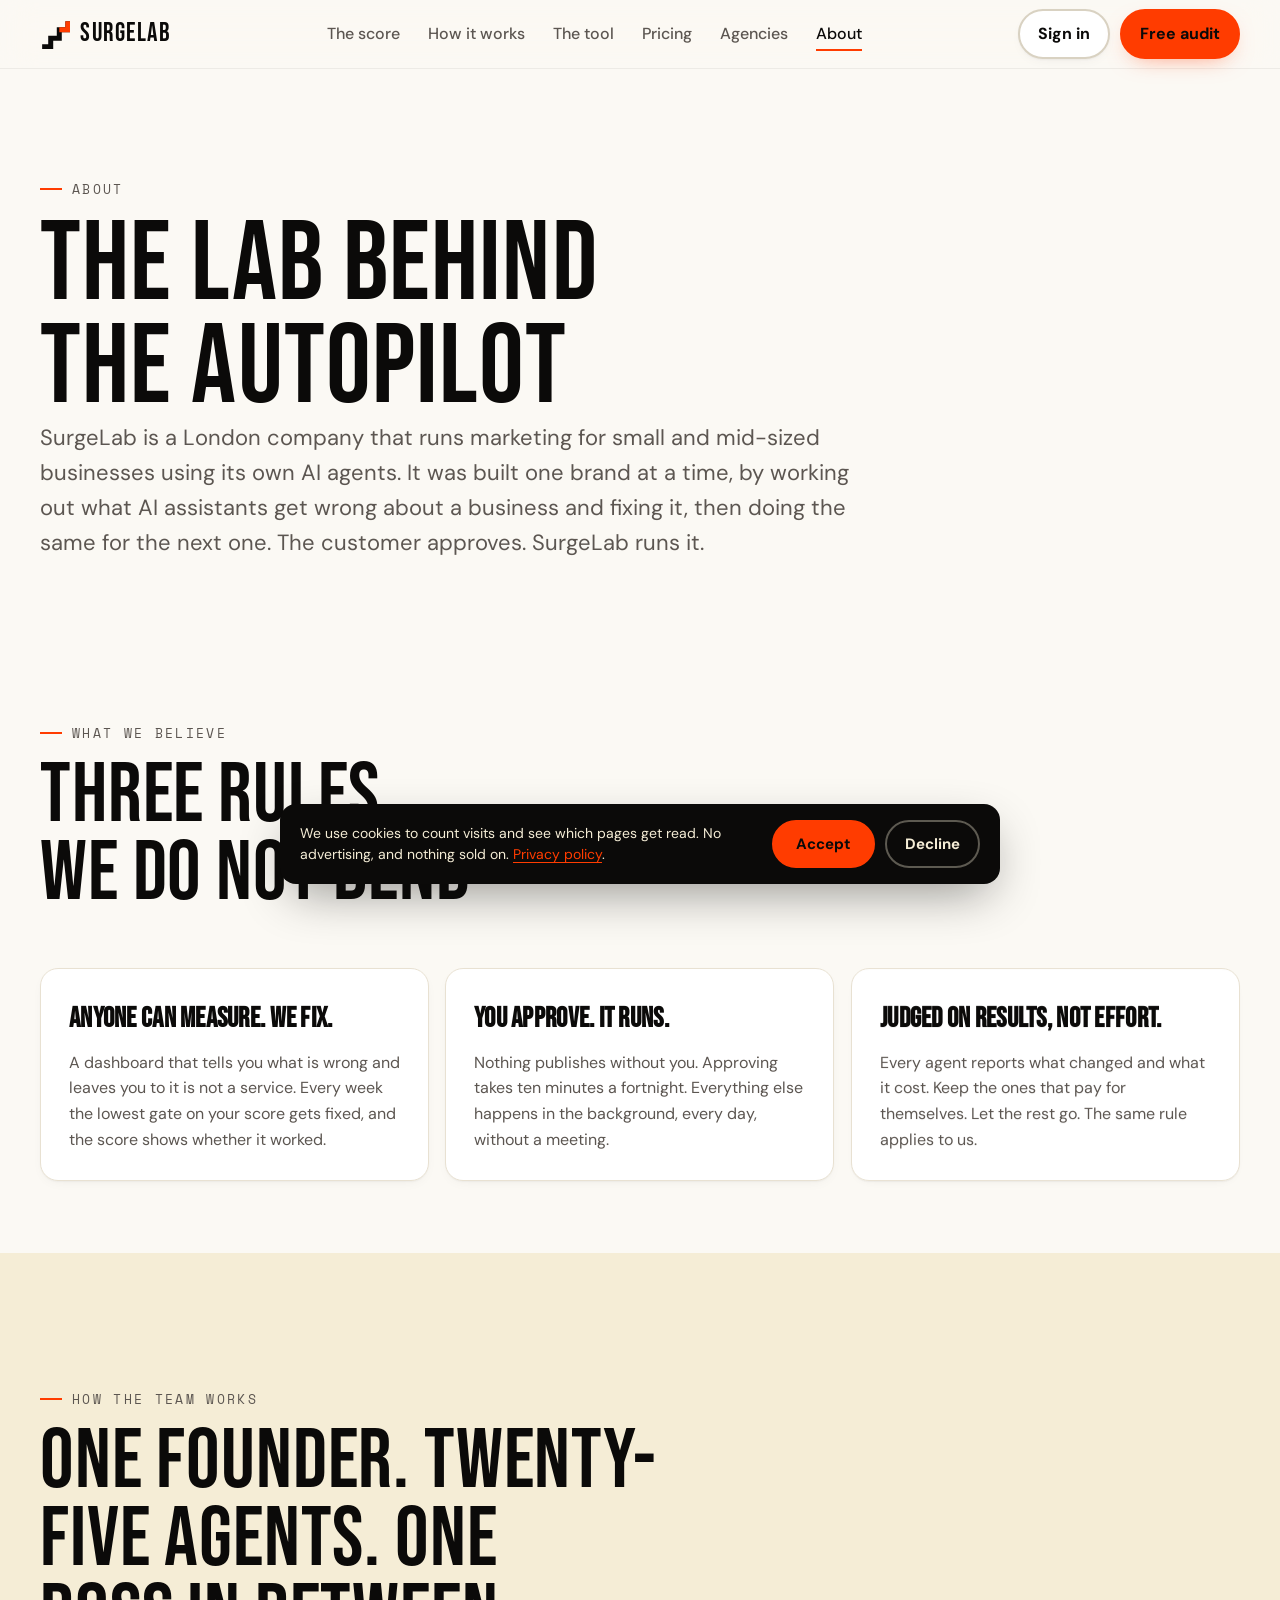
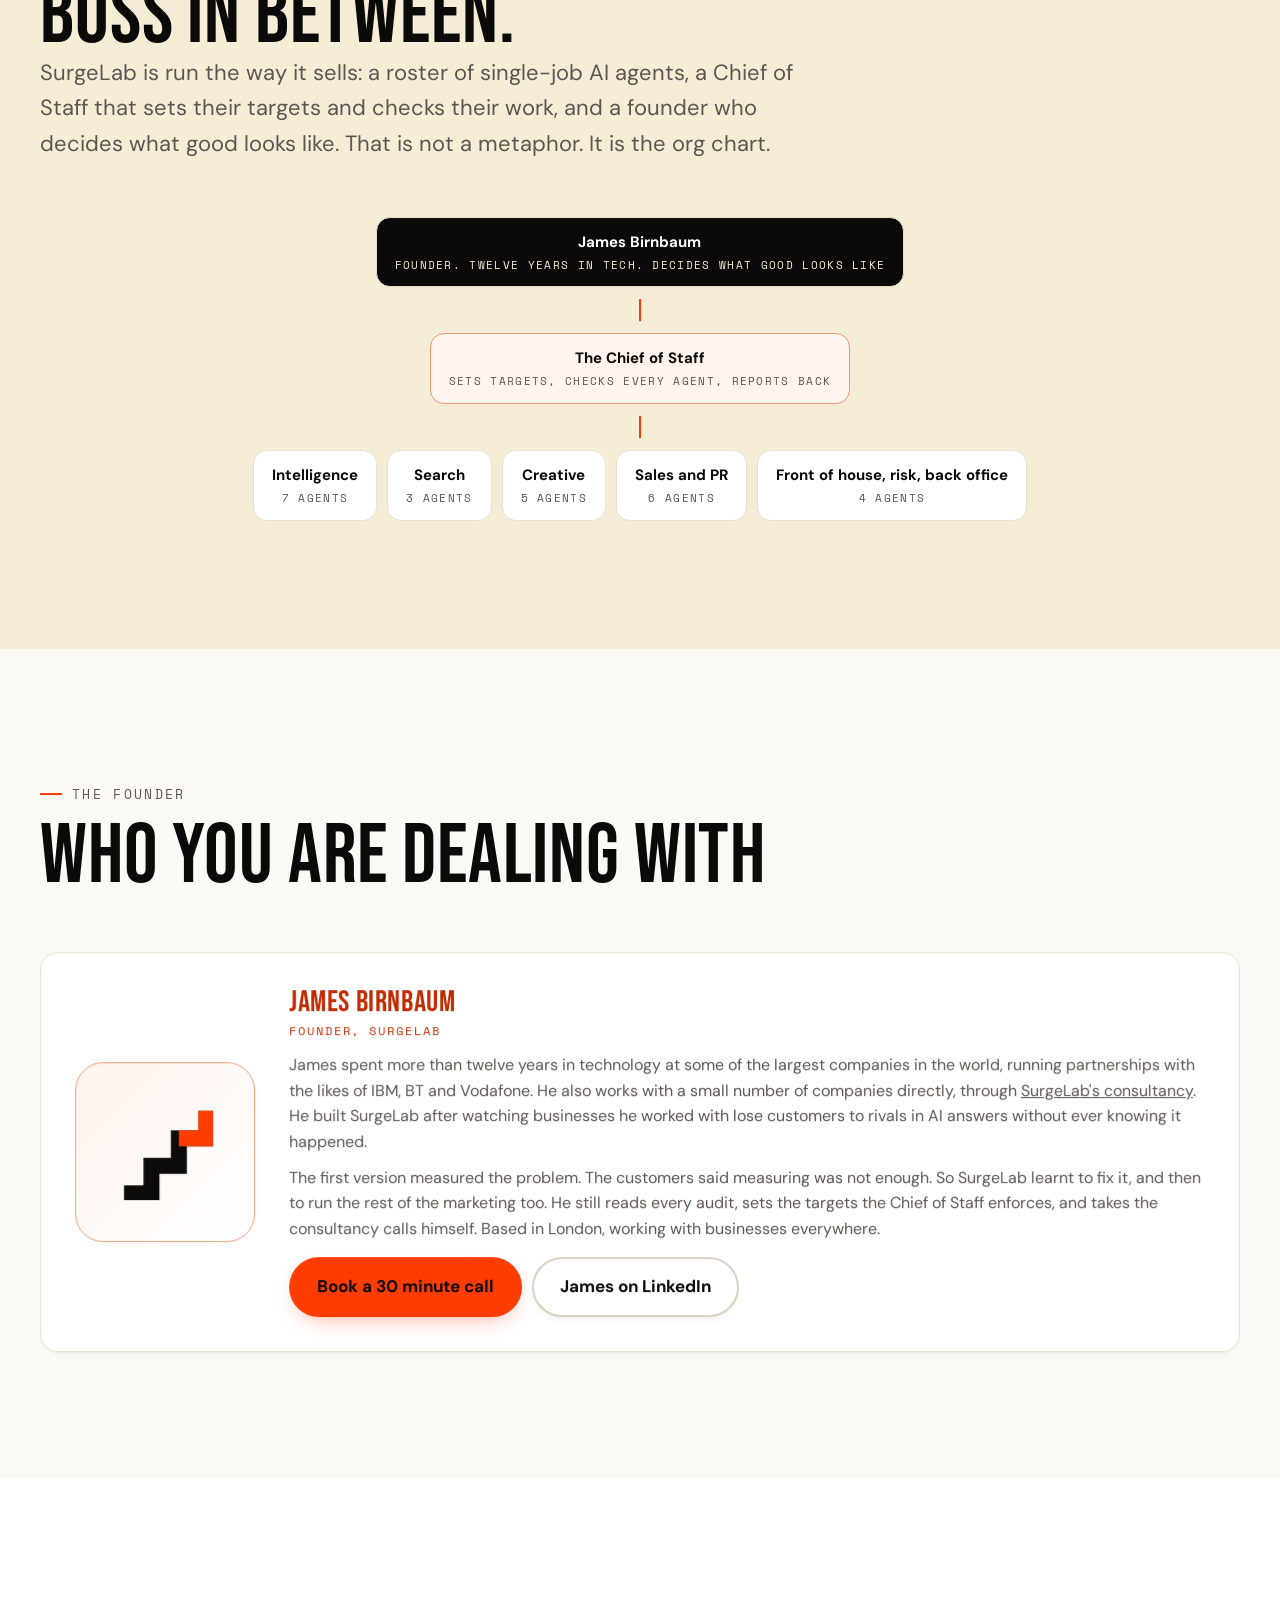
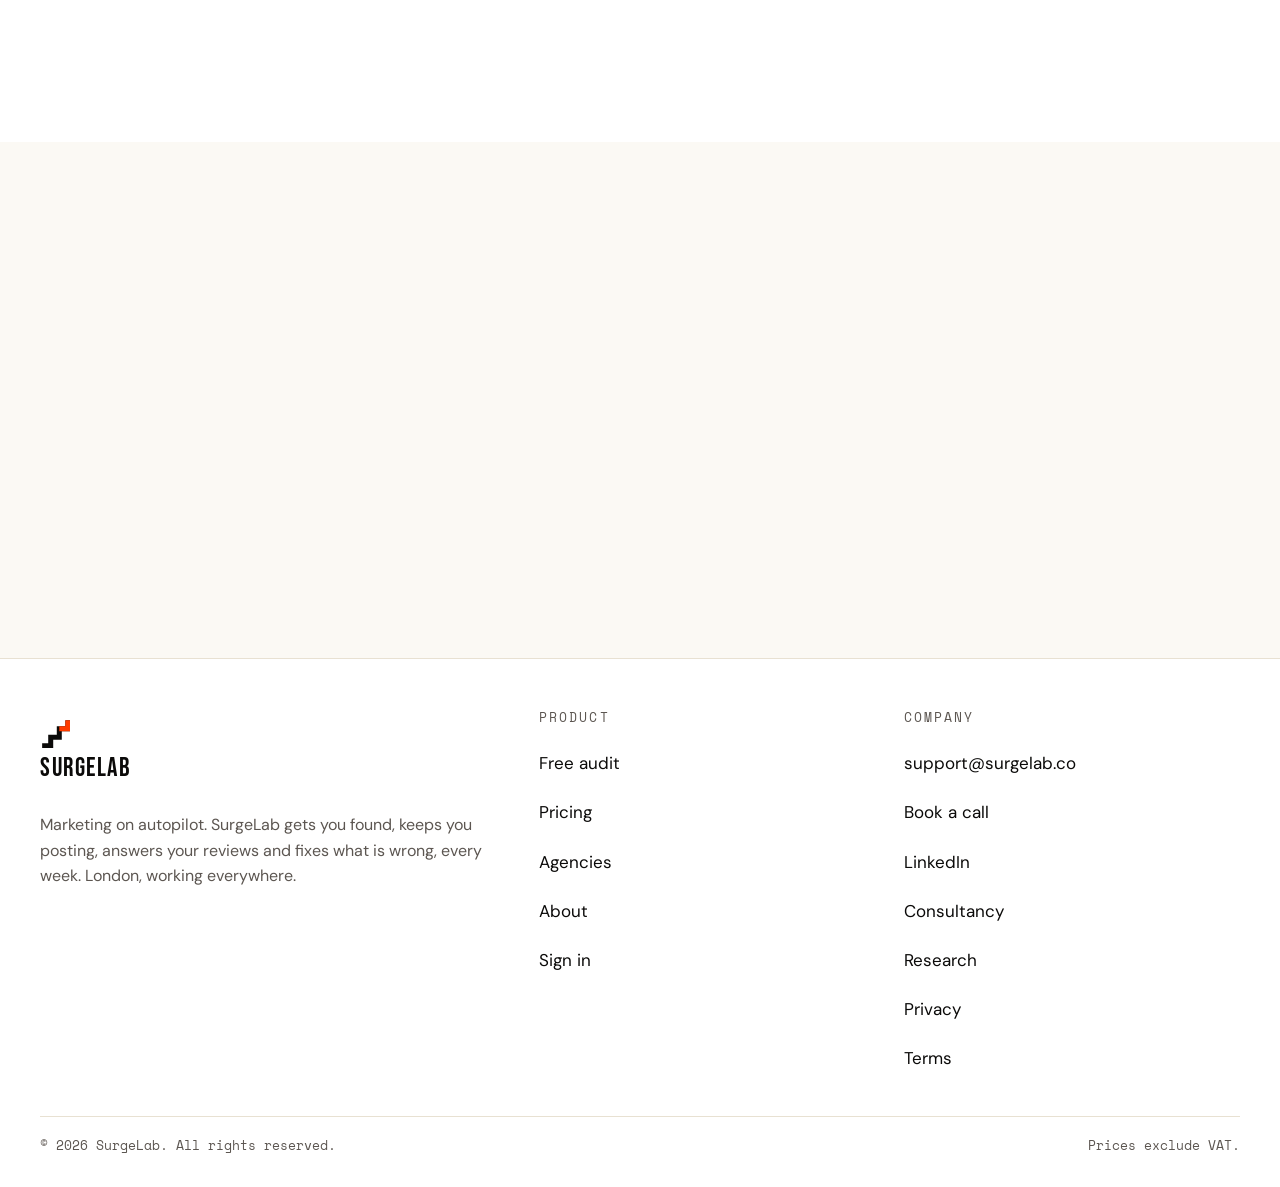
==== about.html @ 24a917e3 "Show the findings, the crawler block, and an honest upsell The report was four gate rows and a trans" ====
<!DOCTYPE html>
<html lang="en-GB">
<head>
  <meta charset="utf-8">
  <meta name="viewport" content="width=device-width, initial-scale=1">
  <title>The lab behind SurgeLab | About</title>
  <meta name="description" content="SurgeLab is built in London by James Birnbaum, twelve years in tech at some of the largest companies in the world, and run by a team of 25 AI marketing agents with a Chief of Staff keeping them honest. What we believe, how the team works, and how to reach us.">
  <link rel="canonical" href="https://surgelab.co/about">
  <link rel="llms-txt" href="/llms.txt" type="text/plain">
  <meta name="theme-color" content="#FBF9F4">
  <link rel="icon" href="/assets/img/favicon.svg" type="image/svg+xml">
  <link rel="apple-touch-icon" href="/assets/img/apple-touch-icon.png">
  <meta property="og:type" content="website">
  <meta property="og:site_name" content="SurgeLab">
  <meta property="og:title" content="The lab behind SurgeLab">
  <meta property="og:description" content="Who is behind SurgeLab, how a team of 25 agents and one founder runs marketing on autopilot, and what we stand for.">
  <meta property="og:url" content="https://surgelab.co/about">
  <meta property="og:image" content="https://surgelab.co/assets/img/og-image.png">
  <meta property="og:image:width" content="1200">
  <meta property="og:image:height" content="630">
  <meta property="og:image:alt" content="SurgeLab. Can AI book you? Your Front Door score out of 100.">
  <meta name="twitter:card" content="summary_large_image">
  <meta name="twitter:title" content="The lab behind SurgeLab">
  <meta name="twitter:description" content="Who is behind SurgeLab, how a team of 25 agents and one founder runs marketing on autopilot, and what we stand for.">
  <meta name="twitter:image" content="https://surgelab.co/assets/img/og-image.png">
  <link rel="preload" href="/assets/fonts/bebas-neue-latin-400-normal.woff2" as="font" type="font/woff2" crossorigin>
  <link rel="preload" href="/assets/fonts/dm-sans-latin-400-normal.woff2" as="font" type="font/woff2" crossorigin>
  <script>if(!matchMedia("(prefers-reduced-motion: reduce)").matches)document.documentElement.classList.add("js-anime")</script>
  <!-- Google Analytics. Held off until the visitor accepts cookies. -->
  <script>
    window.dataLayer = window.dataLayer || [];
    function gtag(){dataLayer.push(arguments);}
    gtag('consent','default',{ad_storage:'denied',ad_user_data:'denied',ad_personalization:'denied',analytics_storage:'denied'});
    try{if(localStorage.getItem('sl-cookies')==='granted'){gtag('consent','update',{analytics_storage:'granted'});}}catch(e){}
    gtag('js',new Date());
    gtag('config','G-MWPDZ9F3QK');
  </script>
  <script async src="https://www.googletagmanager.com/gtag/js?id=G-MWPDZ9F3QK"></script>
  <script type="application/ld+json">
{"@context":"https://schema.org","@graph":[
{"@type":"AboutPage","@id":"https://surgelab.co/about#page","url":"https://surgelab.co/about","name":"The lab behind SurgeLab","isPartOf":{"@id":"https://surgelab.co/#website"},"about":{"@id":"https://surgelab.co/#org"},"dateModified":"2026-09-08","inLanguage":"en-GB"},
{"@type":"Person","@id":"https://surgelab.co/#james","name":"James Birnbaum","jobTitle":"Founder","worksFor":{"@id":"https://surgelab.co/#org"},"url":"https://surgelab.co/about","sameAs":["https://www.linkedin.com/in/james-birnbaum/"],"knowsAbout":["AI marketing agents","Generative engine optimisation","Small business marketing","Technology partnerships"],"description":"Founder of SurgeLab. More than twelve years in technology at some of the largest companies in the world, running partnerships with IBM, BT and Vodafone among others.","email":"support@surgelab.co"},
{"@type":"Organization","@id":"https://surgelab.co/#org","name":"SurgeLab","legalName":"SurgeLab AI Ltd","url":"https://surgelab.co/","founder":{"@id":"https://surgelab.co/#james"},"foundingLocation":{"@type":"Place","name":"London, United Kingdom"}}
]}
  </script>
  <link rel="stylesheet" href="/assets/css/site.min.css?v=62cfa38e">
</head>
<body>
<a class="skip-link" href="#main">Skip to content</a>

<header class="site-header">
  <div class="container">
    <a class="logo" href="/" aria-label="SurgeLab home">
      <svg viewBox="0 0 84 84" aria-hidden="true" fill="none"><path d="M6 78H30V54H54V30H78V6" stroke="currentColor" stroke-width="14"/><path class="logo-tick" d="M54 30H78V6" stroke="#FF3C00" stroke-width="14"/></svg>
      <span>SurgeLab</span>
    </a>
    <nav class="nav" aria-label="Main">
      <a href="/#score">The score</a>
      <a href="/#how">How it works</a>
      <a href="/#tool">The tool</a>
      <a href="/#pricing">Pricing</a>
      <a href="/agencies">Agencies</a>
      <a href="/about" aria-current="page">About</a>
    </nav>
    <div class="header-actions">
      <a class="btn btn-ghost btn-signin" href="https://socialtool.surgelab.co/login">Sign in</a>
      <a class="btn" href="/audit">Free audit</a>
      <button class="menu-btn" type="button" aria-expanded="false" aria-controls="mobile-nav" aria-label="Menu"><span></span></button>
    </div>
  </div>
  <div class="mobile-nav" id="mobile-nav">
    <div class="container">
      <ul>
        <li><a href="/#score">The score</a></li>
        <li><a href="/#how">How it works</a></li>
        <li><a href="/#tool">The tool</a></li>
        <li><a href="/#pricing">Pricing</a></li>
        <li><a href="/agencies">Agencies</a></li>
        <li><a href="/about" aria-current="page">About</a></li>
        <li><a href="https://socialtool.surgelab.co/login">Sign in</a></li>
      </ul>
    </div>
  </div>
</header>

<main id="main">
  <section class="about-hero">
    <div class="container">
      <div style="max-width: 820px">
        <p class="eyebrow">About</p>
        <h1 id="about-title" class="display h1" style="font-size: clamp(52px, 11vw, 112px)">The lab behind <br>the autopilot</h1>
        <p class="lede">SurgeLab is a London company that runs marketing for small and mid-sized businesses using its own AI agents. It was built one brand at a time, by working out what AI assistants get wrong about a business and fixing it, then doing the same for the next one. The customer approves. SurgeLab runs it.</p>
      </div>
    </div>
  </section>

  <section class="section-tight">
    <div class="container">
      <div class="section-head" data-reveal>
        <p class="eyebrow">What we believe</p>
        <h2 class="display h2">Three rules we do not bend</h2>
      </div>
      <div class="grid grid-3 beliefs" data-stagger="first">
        <article class="card card-accent" style="--accent: var(--orange); --accent-ink: var(--orange-ink)"><b>Anyone can measure. We fix.</b><p>A dashboard that tells you what is wrong and leaves you to it is not a service. Every week the lowest gate on your score gets fixed, and the score shows whether it worked.</p></article>
        <article class="card card-accent" style="--accent: var(--cyan); --accent-ink: var(--cyan-ink)"><b>You approve. It runs.</b><p>Nothing publishes without you. Approving takes ten minutes a fortnight. Everything else happens in the background, every day, without a meeting.</p></article>
        <article class="card card-accent" style="--accent: var(--green); --accent-ink: var(--green-ink)"><b>Judged on results, not effort.</b><p>Every agent reports what changed and what it cost. Keep the ones that pay for themselves. Let the rest go. The same rule applies to us.</p></article>
      </div>
    </div>
  </section>

  <section class="section section-tint">
    <div class="container">
      <div class="section-head" data-reveal>
        <p class="eyebrow">How the team works</p>
        <h2 class="display h2">One founder. Twenty-five agents. One boss in between.</h2>
        <p class="lede">SurgeLab is run the way it sells: a roster of single-job AI agents, a Chief of Staff that sets their targets and checks their work, and a founder who decides what good looks like. That is not a metaphor. It is the org chart.</p>
      </div>
      <div class="org-chart" data-reveal>
        <div class="tier"><div class="node lead">James Birnbaum<small>Founder. Twelve years in tech. Decides what good looks like</small></div></div>
        <div class="line" aria-hidden="true"></div>
        <div class="tier"><div class="node boss">The Chief of Staff<small>Sets targets, checks every agent, reports back</small></div></div>
        <div class="line" aria-hidden="true"></div>
        <div class="tier">
          <div class="node">Intelligence<small>7 agents</small></div>
          <div class="node">Search<small>3 agents</small></div>
          <div class="node">Creative<small>5 agents</small></div>
          <div class="node">Sales and PR<small>6 agents</small></div>
          <div class="node">Front of house, risk, back office<small>4 agents</small></div>
        </div>
      </div>
    </div>
  </section>

  <section class="section">
    <div class="container">
      <div class="section-head" data-reveal>
        <p class="eyebrow">The founder</p>
        <h2 class="display h2">Who you are dealing with</h2>
      </div>
      <article class="card card-accent founder beam" data-reveal="scale">
        <div class="photo" aria-hidden="true"><svg viewBox="0 0 84 84" fill="none" width="96" height="96"><path d="M6 78H30V54H54V30H78V6" stroke="#0b0a09" stroke-width="14"/><path d="M54 30H78V6" stroke="#FF3C00" stroke-width="14"/></svg></div>
        <div>
          <h3 class="display">James Birnbaum</h3>
          <p class="role">Founder, SurgeLab</p>
          <p>James spent more than twelve years in technology at some of the largest companies in the world, running partnerships with the likes of IBM, BT and Vodafone. He also works with a small number of companies directly, through <a href="/consultancy">SurgeLab's consultancy</a>. He built SurgeLab after watching businesses he worked with lose customers to rivals in AI answers without ever knowing it happened.</p>
          <p style="margin-top: 10px">The first version measured the problem. The customers said measuring was not enough. So SurgeLab learnt to fix it, and then to run the rest of the marketing too. He still reads every audit, sets the targets the Chief of Staff enforces, and takes the consultancy calls himself. Based in London, working with businesses everywhere.</p>
          <div class="links">
            <a class="btn" href="https://cal.com/james-birnbaum-zgzeth/30min" rel="noopener">Book a 30 minute call</a>
            <a class="btn btn-ghost" href="https://www.linkedin.com/in/james-birnbaum/" rel="noopener">James on LinkedIn</a>
          </div>
        </div>
      </article>
    </div>
  </section>

  <section class="section-tight section-white">
    <div class="container">
      <div class="facts" data-stagger="first">
        <div class="card"><small>Company</small><b>SurgeLab AI Ltd</b></div>
        <div class="card"><small>Based in</small><b>London, working everywhere</b></div>
        <div class="card"><small>AI assistants checked</small><b>ChatGPT, Gemini, Perplexity, Claude</b></div>
        <div class="card"><small>Support</small><b><a href="mailto:support@surgelab.co">support@surgelab.co</a></b></div>
      </div>
    </div>
  </section>

  <section class="section-tight">
    <div class="container">
      <div class="cta-band" data-reveal="scale">
        <h2 class="display h2">See what AI says about you</h2>
        <p class="lede">Two minutes, free, on this site. Then decide.</p>
        <div class="btn-row">
          <a class="btn btn-lg" href="/audit">Run your free audit <span class="arrow" aria-hidden="true">&rarr;</span></a>
          <a class="btn btn-ghost btn-lg" href="/#pricing">See the plan</a>
        </div>
      </div>
    </div>
  </section>
</main>

<footer class="site-footer">
  <div class="container">
    <div class="foot-grid">
      <div>
        <a class="logo" href="/" aria-label="SurgeLab home">
          <svg viewBox="0 0 84 84" aria-hidden="true" fill="none"><path d="M6 78H30V54H54V30H78V6" stroke="currentColor" stroke-width="14"/><path class="logo-tick" d="M54 30H78V6" stroke="#FF3C00" stroke-width="14"/></svg>
          <span>SurgeLab</span>
        </a>
        <p style="margin-top: 12px">Marketing on autopilot. SurgeLab gets you found, keeps you posting, answers your reviews and fixes what is wrong, every week. London, working everywhere.</p>
      </div>
      <div>
        <h3>Product</h3>
        <a href="/audit">Free audit</a><br>
        <a href="/#pricing">Pricing</a><br>
        <a href="/agencies">Agencies</a><br>
        <a href="/about">About</a><br>
        <a href="https://socialtool.surgelab.co/login">Sign in</a>
      </div>
      <div>
        <h3>Company</h3>
        <a href="mailto:support@surgelab.co">support@surgelab.co</a><br>
        <a href="https://cal.com/james-birnbaum-zgzeth/30min" rel="noopener">Book a call</a><br>
        <a href="https://www.linkedin.com/company/surgelab-ai/" rel="noopener">LinkedIn</a><br>
        <a href="/consultancy">Consultancy</a><br>
        <a href="/blog">Research</a><br>
        <a href="/privacy">Privacy</a><br>
        <a href="/terms">Terms</a>
      </div>
    </div>
    <div class="foot-bottom">
      <span>&copy; <span data-year>2026</span> SurgeLab. All rights reserved.</span>
      <span>Prices exclude VAT.</span>
    </div>
  </div>
</footer>

<script src="/assets/js/anime.umd.min.js" defer></script>
<script src="/assets/js/site.js?v=c2477dcc" defer></script>
</body>
</html>
---- assets/css/site.min.css ----
@keyframes grad-slide{to{background-position:200%0}}@keyframes shine{0%{transform:translateX(-130%) skewX(-14deg)}to{transform:translateX(240%) skewX(-14deg)}}@keyframes drift{0%{transform:translate(0,0) scale(1)}50%{transform:translate(4%,-6%) scale(1.08)}to{transform:translate(-3%,5%) scale(.96)}}@keyframes char-in{0%{transform:translateY(112%) rotate(5deg)}to{transform:none}}@keyframes rise-in{0%{transform:translateY(26px)}to{transform:none}}@keyframes hud-in{0%{opacity:0;transform:translateY(40px) scale(.96)}to{opacity:1;transform:none}}@keyframes pulse{0%{box-shadow:0 0 0 0 rgba(15,120,51,.5)}70%{box-shadow:0 0 0 9px transparent}to{box-shadow:0 0 0 0 transparent}}@keyframes floaty{0%,to{transform:translateY(0)}50%{transform:translateY(-10px)}}@keyframes ticker{0%{transform:translateX(0)}to{transform:translateX(-50%)}}@keyframes scan{0%,20%{transform:translateX(-100%)}60%,to{transform:translateX(100%)}}@keyframes band{0%,to{background-position:0 50%}50%{background-position:100% 50%}}@keyframes blink{0%,88%,to{transform:scaleY(1)}94%{transform:scaleY(.1)}}@keyframes ant-glow{0%,to{fill:#fff}50%{fill:var(--bc)}}@keyframes bob{0%,to{transform:translateY(0) rotate(0)}50%{transform:translateY(-4px) rotate(-3deg)}}@keyframes beam-spin{to{--beam-a:360deg}}@keyframes chip-run{0%{offset-distance:0}to{offset-distance:100%}}@keyframes spark{0%,to{opacity:0;transform:scale(.4)}50%{opacity:.9;transform:scale(1.3)}}@keyframes warn-pulse{0%,to{box-shadow:0 0 0 0 rgba(202,138,4,.45)}60%{box-shadow:0 0 0 7px transparent}}@keyframes slot-in{0%{transform:scale(.7);opacity:0}}@keyframes ar-spin{to{transform:rotate(360deg)}}@keyframes consult-spin{to{transform:rotate(360deg)}}@keyframes spectrum-slide{to{background-position:-300%0}}@font-face{font-family:"Bebas Neue";font-style:normal;font-weight:400;font-display:swap;src:url(/assets/fonts/bebas-neue-latin-400-normal.woff2)format("woff2")}@font-face{font-family:"DM Sans";font-style:normal;font-weight:400;font-display:swap;src:url(/assets/fonts/dm-sans-latin-400-normal.woff2)format("woff2")}@font-face{font-family:"DM Sans";font-style:normal;font-weight:500;font-display:swap;src:url(/assets/fonts/dm-sans-latin-500-normal.woff2)format("woff2")}@font-face{font-family:"DM Sans";font-style:normal;font-weight:700;font-display:swap;src:url(/assets/fonts/dm-sans-latin-700-normal.woff2)format("woff2")}@font-face{font-family:"Space Mono";font-style:normal;font-weight:400;font-display:swap;src:url(/assets/fonts/space-mono-latin-400-normal.woff2)format("woff2")}@font-face{font-family:"Space Mono";font-style:normal;font-weight:700;font-display:swap;src:url(/assets/fonts/space-mono-latin-700-normal.woff2)format("woff2")}:root{--bg:#fbf9f4;--bg-2:#f5edd6;--bg-3:#ffffff;--card:#ffffff;--ink:#0b0a09;--muted:#5c5651;--muted-2:#857e77;--line:#e8e1d2;--line-2:#d9d2c2;--line-focus:#857e77;--orange:#ff3c00;--orange-ink:#c12a00;--amber:#ffb800;--amber-ink:#ca8a04;--cyan:#22d3ee;--cyan-ink:#0891b2;--blue:#60a5fa;--blue-ink:#2563eb;--green:#34d399;--green-ink:#0f7833;--pink:#f472b6;--pink-ink:#be185d;--violet:#a78bfa;--violet-ink:#6d28d9;--gate-found:var(--cyan-ink);--gate-right:var(--blue-ink);--gate-clear:var(--amber-ink);--gate-bookable:var(--orange-ink);--gate-proven:var(--green-ink);--font-display:"Bebas Neue", "Arial Narrow", Impact, sans-serif;--font-body:"DM Sans", system-ui, -apple-system, "Segoe UI", sans-serif;--font-mono:"Space Mono", ui-monospace, "SFMono-Regular", Menlo, monospace;--radius:18px;--radius-lg:26px;--ease-out:cubic-bezier(0.16, 1, 0.3, 1);--shadow-sm:0 1px 2px rgba(30, 20, 0, 0.04), 0 4px 14px -6px rgba(30, 20, 0, 0.08);--shadow:0 1px 2px rgba(30, 20, 0, 0.04), 0 18px 50px -20px rgba(30, 20, 0, 0.18);--shadow-hover:0 2px 4px rgba(30, 20, 0, 0.04), 0 30px 70px -24px rgba(255, 60, 0, 0.35);--container:1200px;--gutter:clamp(18px, 4vw, 40px)}*,::after,::before{box-sizing:border-box}html{-webkit-text-size-adjust:100%;scroll-behavior:smooth}body{margin:0;background:var(--bg);color:var(--ink);font-family:var(--font-body);font-size:17px;line-height:1.6;-webkit-font-smoothing:antialiased;overflow-x:hidden}img,svg,video{max-width:100%;height:auto;display:block}a,button{color:inherit}button{font:inherit}h1,h2,h3,h4{margin:0;font-weight:400}p{margin:0 0 1em}ol,ul{margin:0;padding:0;list-style:none}details summary{cursor:pointer}:focus-visible{outline:3px solid var(--orange-ink);outline-offset:3px;border-radius:6px}::selection{background:var(--orange);color:#fff}.skip-link{position:absolute;left:12px;top:-60px;z-index:100;background:var(--ink);color:#fff;padding:10px 14px;border-radius:8px;font-family:var(--font-mono);font-size:14px;text-decoration:none}.skip-link:focus{top:12px}.display{font-family:var(--font-display);line-height:.92;letter-spacing:.01em;text-transform:uppercase;text-wrap:balance}.h1{font-size:clamp(54px,12vw,128px)}.h2{font-size:clamp(42px,7.5vw,84px)}.h3{font-size:clamp(26px,4vw,40px)}.card h3,.eyebrow{text-transform:uppercase}.eyebrow,.lede{color:var(--muted)}.eyebrow{font-family:var(--font-mono);font-size:13px;letter-spacing:.18em;display:inline-flex;align-items:center;gap:10px;margin-bottom:14px}.eyebrow::before{content:"";width:22px;height:2px;background:var(--orange);display:inline-block}.lede{font-size:clamp(18px,2.2vw,22px);max-width:58ch;text-wrap:pretty}.mono{font-family:var(--font-mono);font-size:13px;letter-spacing:.06em}.faq summary:hover,.orange{color:var(--orange-ink)}.green{color:var(--green-ink)}.floater b,.ink,.nav a:hover,.nav a[aria-current=page],.prose strong{color:var(--ink)}.case-fix .found dd,.case-fix .found dt,.muted{color:var(--muted)}.grad-text{background:linear-gradient(92deg,#ff3c00 0,#ff7a00 45%,#ff3c00 100%);-webkit-background-clip:text;background-clip:text;color:transparent;background-size:200% 100%;animation:grad-slide 6s linear infinite}.vh{position:absolute;width:1px;height:1px;overflow:hidden;clip:rect(0 0 0 0);white-space:nowrap}.char,.word{display:inline-block}.word{white-space:nowrap}.char{will-change:transform}.container{width:min(100% - 2*var(--gutter),var(--container));margin-inline:auto}.section{padding:clamp(64px,10vw,136px)0;position:relative}.section-tight{padding:clamp(40px,6vw,72px)0}.section-tint{background:var(--bg-2)}.section-white{background:var(--bg-3)}.section-head{max-width:780px;margin-bottom:clamp(32px,5vw,56px)}.section-head.center{text-align:center;margin-inline:auto}.section-head.center .eyebrow{justify-content:center}.section-head.center .lede{margin-inline:auto}.grid{display:grid;gap:16px}@media (min-width:560px) and (max-width:719px){.grid-3{grid-template-columns:repeat(2,1fr)}}@media (min-width:720px){.grid-2{grid-template-columns:repeat(2,1fr)}.grid-3{grid-template-columns:repeat(3,1fr)}}@media (min-width:980px){.grid-4{grid-template-columns:repeat(4,1fr)}.grid-5{grid-template-columns:repeat(5,1fr)}}@media (min-width:720px) and (max-width:979px){.grid-4,.grid-5{grid-template-columns:repeat(2,1fr)}}.btn{--btn-bg:var(--orange);--btn-ink:#0b0a09;--btn-border:var(--orange);display:inline-flex;align-items:center;justify-content:center;gap:10px;min-height:52px;padding:14px 26px;background:var(--btn-bg);color:var(--btn-ink);border:2px solid var(--btn-border);border-radius:999px;font-family:var(--font-body);font-weight:700;font-size:17px;text-decoration:none;cursor:pointer;position:relative;overflow:hidden;isolation:isolate;transform:translate(var(--mx-btn, 0),var(--my-btn, 0));transition:transform .35s var(--ease-out),box-shadow .35s var(--ease-out),background .2s,color .2s,border-color .2s;box-shadow:0 8px 24px -12px rgba(255,60,0,.6)}.btn::after,.card::before{content:"";position:absolute;inset:0;pointer-events:none;opacity:0}.btn::after{z-index:-1;background:linear-gradient(90deg,transparent 0,rgba(255,255,255,.45) 50%,transparent 100%);transform:translateX(-130%) skewX(-14deg)}.btn:hover{box-shadow:0 18px 40px -12px rgba(255,60,0,.55);transform:translate(var(--mx-btn, 0),calc(var(--my-btn, 0) - 2px))}.btn:hover::after{opacity:1;animation:shine .9s var(--ease-out)}.btn:active{transform:scale(.97)}.btn-ghost{--btn-bg:#fff;--btn-ink:var(--ink);--btn-border:var(--line-2);box-shadow:var(--shadow-sm)}.btn-dark,.btn-ghost:hover{--btn-border:var(--ink);box-shadow:0 18px 40px -18px rgba(11,10,9,.3)}.btn-dark{--btn-bg:var(--ink);--btn-ink:#fff;box-shadow:0 8px 24px -12px rgba(11,10,9,.5)}.btn-dark:hover{box-shadow:0 18px 40px -12px rgba(11,10,9,.45)}.btn-lg{min-height:60px;padding:16px 34px;font-size:18px}.btn .arrow{transition:transform .28s var(--ease-out)}.btn:hover .arrow{transform:translateX(4px)}.btn-row{display:flex;flex-direction:column;gap:12px}@media (min-width:560px){.btn-row{flex-direction:row;flex-wrap:wrap;align-items:center}}@media (max-width:559px){.btn{width:100%}}.btn-note{font-family:var(--font-mono);font-size:13px;color:var(--muted);letter-spacing:.04em}.card,.card>*{position:relative}.card{--accent:var(--orange);--accent-ink:var(--orange-ink);overflow:hidden;background:var(--card);border:1px solid var(--line);border-radius:var(--radius);padding:clamp(20px,3vw,28px);box-shadow:var(--shadow-sm);transition:transform .35s var(--ease-out),box-shadow .35s var(--ease-out),border-color .3s ease;will-change:transform}.card::before{background:radial-gradient(420px circle at var(--mx, 50%) var(--my, 50%),color-mix(in srgb,var(--accent) 14%,transparent),transparent 60%);transition:opacity .35s ease}.card::after,.nav a::after{content:"";position:absolute;left:0}.card::after{top:0;width:60%;height:100%;pointer-events:none;opacity:0;background:linear-gradient(90deg,transparent 0,rgba(255,255,255,.7) 50%,transparent 100%);transform:translateX(-120%) skewX(-12deg)}.card:hover{transform:translateY(-5px);border-color:color-mix(in srgb,var(--accent) 45%,var(--line));box-shadow:0 2px 4px rgba(30,20,0,.04),0 30px 60px -24px color-mix(in srgb,var(--accent) 45%,transparent)}.card:hover::before{opacity:1}.card:hover::after{opacity:1;animation:shine 1.1s ease-out}.card>*{z-index:1}.card h3{font-family:var(--font-display);font-size:30px;line-height:1;letter-spacing:.02em;margin-bottom:8px}.card p{margin:0}.card p+p{margin-top:10px}.card-accent h3,.gate-card .lvl b,.icon{color:var(--accent-ink)}.icon{width:40px;height:40px;border-radius:12px;display:grid;place-items:center;background:color-mix(in srgb,var(--accent) 16%,#fff);margin-bottom:14px}.chip,.tag{font-family:var(--font-mono);letter-spacing:.12em;text-transform:uppercase}.chip{display:inline-flex;align-items:center;gap:8px;font-size:13px;padding:7px 13px;border-radius:999px;border:1px solid var(--line-2);color:var(--muted);background:#fff;box-shadow:var(--shadow-sm)}.chip .dot{width:8px;height:8px;border-radius:50%;background:var(--accent, var(--orange));box-shadow:0 0 10px var(--accent, var(--orange))}.tag{font-size:12px;padding:5px 10px;border-radius:8px;background:color-mix(in srgb,var(--accent) 14%,#fff);color:var(--accent-ink)}.site-header{position:sticky;top:0;z-index:50;background:rgba(251,249,244,.78);backdrop-filter:blur(16px) saturate(1.4);-webkit-backdrop-filter:blur(16px) saturate(1.4);border-bottom:1px solid rgba(11,10,9,.06)}.site-header .container{display:flex;align-items:center;justify-content:space-between;gap:16px;min-height:68px}.logo{display:inline-flex;align-items:center;gap:10px;min-height:44px;text-decoration:none;font-family:var(--font-display);font-size:26px;letter-spacing:.06em;text-transform:uppercase;color:var(--ink)}.logo svg{width:30px;height:30px}.logo:hover .logo-tick{transform:translate(2px,-2px)}.logo-tick{transition:transform .28s var(--ease-out)}.nav{display:none;align-items:center;gap:28px}.card p,.hud-verdict p,.nav a{color:var(--muted);font-size:16px}.nav a{text-decoration:none;font-weight:500;position:relative;padding:12px 0;display:inline-block}.nav a::after{right:100%;bottom:8px;height:2px;background:var(--orange);transition:right .28s var(--ease-out)}.nav a:hover::after,.nav a[aria-current=page]::after{right:0}.header-actions{display:flex;align-items:center;gap:10px}.header-actions .btn{min-height:44px;padding:10px 18px;font-size:16px;width:auto}.header-actions .btn-signin{display:none}.menu-btn{display:inline-flex;align-items:center;justify-content:center;width:44px;height:44px;flex:none;background:#fff;border:1px solid var(--line-2);border-radius:12px;cursor:pointer}.menu-btn span,.menu-btn span::after,.menu-btn span::before{display:block;width:18px;height:2px;background:var(--ink);position:relative;transition:transform .25s var(--ease-out),opacity .2s}.menu-btn span::after,.menu-btn span::before{content:"";position:absolute;left:0}.menu-btn span::before{top:-6px}.menu-btn span::after{top:6px}.menu-btn[aria-expanded=true] span{background:0 0}.menu-btn[aria-expanded=true] span::before{transform:translateY(6px) rotate(45deg)}.menu-btn[aria-expanded=true] span::after{transform:translateY(-6px) rotate(-45deg)}.mobile-nav{display:none;border-top:1px solid var(--line);background:rgba(251,249,244,.98)}.checklist li b,.consult li b,.gate .bar i,.mobile-nav.is-open{display:block}.mobile-nav ul{padding:12px 0 18px}.mobile-nav a{display:block;padding:14px 0;font-size:18px;text-decoration:none;border-bottom:1px solid var(--line)}.mobile-nav .btn{margin-top:14px}@media (min-width:900px){.nav{display:flex}.menu-btn,.mobile-nav{display:none!important}.header-actions .btn-signin{display:inline-flex}}.blob,.mesh{position:absolute}.mesh{inset:0;overflow:hidden;pointer-events:none}.blob{border-radius:50%;opacity:.55;will-change:transform;animation:drift 22s ease-in-out infinite alternate;background:radial-gradient(closest-side,var(--bc),transparent 100%)!important}.blob-1{width:56vw;height:56vw;max-width:720px;max-height:720px;--bc:#ff7a3d;top:-24%;right:-14%;opacity:.55}.blob-2{width:40vw;height:40vw;max-width:520px;max-height:520px;--bc:#ffd166;bottom:-18%;left:-10%;opacity:.7;animation-delay:-6s}.blob-3{width:30vw;height:30vw;max-width:380px;max-height:380px;--bc:#f9a8d4;top:40%;left:30%;opacity:.45;animation-delay:-11s}.blob-4{width:26vw;height:26vw;max-width:340px;max-height:340px;--bc:#7dd3fc;top:10%;left:55%;opacity:.45;animation-delay:-15s}.grid-bg,.noise{position:absolute;inset:0}.grid-bg{background-image:linear-gradient(rgba(11,10,9,.06) 1px,transparent 1px),linear-gradient(90deg,rgba(11,10,9,.06) 1px,transparent 1px);background-size:56px 56px;mask-image:radial-gradient(ellipse 70% 60%at 50% 40%,#000 30%,transparent 75%);-webkit-mask-image:radial-gradient(ellipse 70% 60%at 50% 40%,#000 30%,transparent 75%)}.noise{opacity:.35;pointer-events:none;background-image:url("data:image/svg+xml,%3Csvg xmlns='http://www.w3.org/2000/svg' width='180' height='180'%3E%3Cfilter id='n'%3E%3CfeTurbulence type='fractalNoise' baseFrequency='0.85' numOctaves='2' stitchTiles='stitch'/%3E%3CfeColorMatrix values='0 0 0 0 0 0 0 0 0 0 0 0 0 0 0 0 0 0 0.06 0'/%3E%3C/filter%3E%3Crect width='100%25' height='100%25' filter='url(%23n)'/%3E%3C/svg%3E")}.hero{position:relative;overflow:hidden;padding:clamp(56px,9vw,120px)0 clamp(48px,7vw,96px);min-height:80vh;display:flex;align-items:center}.hero-layer{position:absolute;inset:0;will-change:transform}.hero-inner{position:relative;display:grid;gap:44px;align-items:center}@media (min-width:980px){.hero-inner{grid-template-columns:1.1fr .9fr;gap:56px}}.hero .h1{margin:6px 0 22px}.hero .h1 .line{display:block;overflow:hidden;padding-bottom:.06em;margin-bottom:-.06em}.hero .h1 .char{animation:char-in 1.1s var(--ease-out) backwards;animation-delay:calc(var(--i, 0)*28ms + 60ms)}.hero .lede{margin-bottom:30px}.hero-sub{display:flex;flex-wrap:wrap;gap:10px;margin-top:22px}.hero-enter{animation:rise-in 1s var(--ease-out) backwards;animation-delay:calc(var(--i, 0)*110ms + 300ms)}.hud{animation:hud-in 1.3s cubic-bezier(.2,1.4,.4,1) backwards;animation-delay:500ms;position:relative;border-radius:var(--radius-lg);padding:clamp(20px,3vw,30px);background:rgba(255,255,255,.86);backdrop-filter:blur(14px);-webkit-backdrop-filter:blur(14px);border:1px solid rgba(11,10,9,.08);box-shadow:0 40px 90px -30px rgba(30,20,0,.35),0 0 0 1px rgba(255,255,255,.6) inset;transform-style:preserve-3d;will-change:transform}.hud-top{display:flex;justify-content:space-between;align-items:center;gap:12px;margin-bottom:18px}.live,.ring .num small{font-family:var(--font-mono)}.hud-score,.live{align-items:center}.live{display:inline-flex;gap:8px;font-size:13px;letter-spacing:.14em;color:var(--green-ink);white-space:nowrap}.floater::before,.live i{width:8px;height:8px;border-radius:50%}.live i{background:var(--green-ink);box-shadow:0 0 0 0 rgba(15,120,51,.5);animation:pulse 1.8s infinite}.hud-score{display:grid;grid-template-columns:auto 1fr;gap:20px;margin-bottom:20px}.ring{width:122px;height:122px;position:relative}.ring svg{width:100%;height:100%;transform:rotate(-90deg)}.ring circle{fill:none;stroke-width:10;stroke-linecap:round}.ring .track{stroke:rgba(11,10,9,.08)}.ring .bar{stroke:var(--orange);stroke-dasharray:314;stroke-dashoffset:314;transition:stroke-dashoffset 1.6s var(--ease-out)}.ring .num{position:absolute;inset:0;display:flex;flex-direction:column;align-items:center;justify-content:center;gap:2px;font-family:var(--font-display);font-size:44px;line-height:1}.ring .num small{display:block;font-size:10px;letter-spacing:.12em;color:var(--muted);line-height:1}.hud-verdict .display{font-size:30px;line-height:1}.hud-verdict p{margin:6px 0 0}.gate,.gates{display:grid;gap:10px}.gate{grid-template-columns:22px 1fr auto;align-items:center;font-size:16px;opacity:0;transform:translateX(-10px);transition:opacity .5s var(--ease-out),transform .5s var(--ease-out)}.gate.is-in{opacity:1;transform:none}.gate .k{font-family:var(--font-mono);font-size:12px;letter-spacing:.1em;color:var(--muted);width:22px}.gate .name{display:flex;align-items:center;gap:10px;font-weight:500}.gate .bar{height:8px;border-radius:999px;background:rgba(11,10,9,.07);flex:1;overflow:hidden;min-width:60px}.gate .bar i{height:100%;width:0;background:var(--g, var(--orange));transition:width 1.2s var(--ease-out);border-radius:inherit}.gate .pts,.hud-foot{font-family:var(--font-mono);font-size:13px}.gate .pts{min-width:44px;text-align:right;font-variant-numeric:tabular-nums}.hud-foot{margin-top:18px;color:var(--muted);letter-spacing:.04em}.floaters{position:absolute;inset:0;pointer-events:none;display:none;z-index:2}@media (min-width:980px){.floaters{display:block}}.floater,.marquee-track span{font-family:var(--font-mono);text-transform:uppercase}.floater{position:absolute;padding:9px 13px;border-radius:12px;font-size:13px;letter-spacing:.1em;background:#fff;border:1px solid var(--line-2);color:var(--ink);box-shadow:var(--shadow);animation:floaty 6s ease-in-out infinite}.floater::before{content:"";display:inline-block;background:var(--f, var(--orange));margin-right:8px;vertical-align:1px}.marquee{overflow:hidden;padding:16px 0;border-top:1px solid var(--line);border-bottom:1px solid var(--line);background:#fff}.marquee-track{display:flex;gap:48px;width:max-content;animation:ticker 44s linear infinite}.marquee:hover .marquee-track{animation-play-state:paused}.marquee-track span{font-size:14px;letter-spacing:.16em;color:var(--muted);white-space:nowrap;display:inline-flex;align-items:center;gap:14px}.marquee-track span::after{content:"";width:6px;height:6px;background:var(--orange);border-radius:50%}.marquee-logos .marquee-track{gap:64px;animation-duration:60s}.marquee-logos .marquee-track span{font-family:var(--font-display);font-size:26px;letter-spacing:.06em;color:var(--muted-2);text-transform:uppercase}.marquee-logos .marquee-track span::after{display:none}[data-reveal]{opacity:0;transform:translateY(28px);transition:opacity .9s var(--ease-out),transform .9s var(--ease-out);transition-delay:var(--d, 0ms)}.feed.is-in li,.js-anime [data-reveal].is-in,.js-anime [data-stagger].is-in>*,[data-reveal].is-in{opacity:1;transform:none}[data-reveal=scale]{transform:scale(.94) translateY(20px)}[data-reveal=left]{transform:translateX(-36px)}[data-reveal=right]{transform:translateX(36px)}.js-anime [data-reveal]{transition:none;opacity:0;transform:translateY(36px)}.js-anime [data-reveal=left]{transform:translateX(-40px)}.js-anime [data-reveal=right]{transform:translateX(40px)}.js-anime [data-reveal=scale]{transform:translateY(24px) scale(.94)}.js-anime [data-stagger]>*{opacity:0;transform:translateY(40px) scale(.97)}.section-tight,.section:not(.how){content-visibility:auto;contain-intrinsic-size:auto 900px}.gate-card{min-height:280px;display:flex;flex-direction:column}.gate-card .lvl{font-family:var(--font-mono);font-size:12px;letter-spacing:.12em;color:var(--muted);display:flex;justify-content:space-between;gap:8px;margin-bottom:14px;padding-right:44px;white-space:nowrap}.gate-card h3{font-size:clamp(32px,2.6vw,42px);color:var(--accent-ink)}.gate-card .q{color:var(--ink);font-size:17px;font-weight:500;margin-bottom:6px}.gate-card .xp{margin-top:auto;padding-top:18px}.gate-card .xp .bar{height:8px;border-radius:999px;background:rgba(11,10,9,.07);overflow:hidden}.gate-card .xp .bar i{display:block;height:100%;width:0;background:var(--accent-ink);transition-delay:var(--d, 0ms);border-radius:inherit}.gate-card .xp .lbl{display:flex;justify-content:space-between;gap:8px;font-family:var(--font-mono);font-size:13px;color:var(--muted);margin-top:8px}.gate-card .xp .lbl span:last-child{white-space:nowrap;font-variant-numeric:tabular-nums}.gate-card .badge{position:absolute;top:18px;right:18px;width:34px;height:34px;border-radius:50%;display:grid;place-items:center;background:color-mix(in srgb,var(--accent) 16%,#fff);color:var(--accent-ink);font-size:18px}.total-line{display:flex;flex-wrap:wrap;align-items:baseline;gap:10px 22px;margin-top:28px;font-family:var(--font-mono);font-size:14px;color:var(--muted)}.gate-card .badge,.step .n,.total-line b{font-family:var(--font-display)}.total-line b{font-size:44px;color:var(--ink);letter-spacing:.02em;font-variant-numeric:tabular-nums}.how{position:relative}.how-track{display:grid;gap:16px}.step .n{font-size:92px;line-height:.85;color:transparent;-webkit-text-stroke:1.5px var(--accent-ink);margin-bottom:14px}.step h3{font-size:36px}.step .tag-row{margin-top:18px}@media (min-width:1024px){.how-track{grid-template-columns:repeat(3,minmax(0,1fr));gap:24px}.step{padding:34px 32px}.step .n{font-size:80px}.step h3{font-size:32px}}.how-progress{display:none}.demo-wrap{position:relative}.section{overflow:hidden}.demo-glow{position:absolute;inset:-10% -6%;background:radial-gradient(60% 60%at 30% 30%,rgba(255,122,61,.35),transparent 70%),radial-gradient(50% 50%at 75% 70%,rgba(125,211,252,.35),transparent 70%),radial-gradient(40% 40%at 60% 20%,rgba(249,168,212,.3),transparent 70%);pointer-events:none}.window{position:relative;background:#fff;border:1px solid var(--line-2);border-radius:var(--radius-lg);box-shadow:0 50px 110px -40px rgba(30,20,0,.35),0 0 0 1px rgba(255,255,255,.8) inset;overflow:hidden}.window-bar{display:flex;align-items:center;gap:8px;padding:12px 16px;border-bottom:1px solid var(--line);background:var(--bg)}.window-bar i{width:11px;height:11px;border-radius:50%;background:var(--line-2)}.window-bar i:nth-child(1){background:#ff5f57}.window-bar i:nth-child(2){background:#febc2e}.window-bar i:nth-child(3){background:#28c840}.window-bar .url{margin-left:10px;font-family:var(--font-mono);font-size:12px;color:var(--muted);background:#fff;border:1px solid var(--line);border-radius:8px;padding:5px 12px;flex:1;letter-spacing:.04em}.panel .ph,.window-bar .demo-tag{font-family:var(--font-mono);letter-spacing:.14em}.window-bar .demo-tag{font-size:11px;color:#7a5200;background:#fff4d6;padding:4px 8px;border-radius:6px}.window-body{display:grid;gap:14px;padding:16px;background:linear-gradient(180deg,#fff,#fbf9f4)}@media (min-width:760px){.window-body{grid-template-columns:1.3fr 1fr;grid-template-rows:auto auto}.panel-wide{grid-column:1/-1}}@media (min-width:1024px){.window-body{grid-template-columns:1.4fr 1fr 1fr;grid-template-rows:auto auto}.panel-tall{grid-row:1/3}.panel-wide{grid-column:2/-1}}.panel{background:#fff;border:1px solid var(--line);border-radius:14px;padding:16px;box-shadow:var(--shadow-sm);min-width:0}.panel .ph{font-size:12px;text-transform:uppercase;color:var(--muted);margin:0 0 10px;display:flex;justify-content:space-between;gap:8px}.panel .ph span{color:var(--ink);letter-spacing:0;text-transform:none;font-family:var(--font-body);font-weight:600}.panel .big{font-family:var(--font-display);font-size:42px;line-height:1;letter-spacing:.02em;font-variant-numeric:tabular-nums}.chart text,.panel .delta{font-family:var(--font-mono)}.panel .delta{font-size:13px;color:var(--green-ink)}.chart{width:100%;height:auto;overflow:visible}.chart text{font-size:10px;fill:var(--muted)}.chart .grid-line{stroke:rgba(11,10,9,.08);stroke-width:1}.chart .line{fill:none;stroke:var(--orange-ink);stroke-width:2.5;stroke-linecap:round;stroke-linejoin:round}.chart .area{fill:url(#areaGrad);opacity:0;transition:opacity 1s ease 1s}.chart.is-in .area,.chart.is-in .pt{opacity:1}.chart .pt{fill:#fff;stroke:var(--orange-ink);stroke-width:2.5;r:5;opacity:0;transition:opacity .4s ease 1.4s}.chart .bar{transform-origin:bottom;transform:scaleY(0);transition:transform 1s var(--ease-out)}.chart.is-in .bar{transform:scaleY(1)}.chart .bar:nth-child(2){transition-delay:.1s}.chart .bar:nth-child(3){transition-delay:.2s}.chart .bar:nth-child(4){transition-delay:.3s}.brow,.legend li{align-items:center}.brow{display:grid;grid-template-columns:82px 1fr auto;gap:10px;font-size:14px}.brow .b{height:12px;border-radius:6px;background:rgba(11,10,9,.06);overflow:hidden}.brow .b i{display:block;height:100%;width:0;border-radius:inherit;background:var(--c);transition:width 1.1s var(--ease-out);transition-delay:var(--d, 0ms)}.brow .v{font-family:var(--font-mono);font-size:13px;color:var(--ink);font-variant-numeric:tabular-nums;min-width:42px;text-align:right}.donut{display:grid;grid-template-columns:96px 1fr;gap:14px;align-items:center}.donut svg{transform:rotate(-90deg)}.donut circle{fill:none;stroke-width:14}.donut .d-track{stroke:rgba(11,10,9,.07)}.donut .d-seg{stroke-dasharray:251;stroke-dashoffset:251;transition:stroke-dashoffset 1.3s var(--ease-out);stroke-linecap:butt}.legend{display:grid;gap:6px;font-size:14px}.legend li{display:flex;gap:8px}.legend i{width:10px;height:10px;border-radius:3px;background:var(--c);flex:none}.legend b{margin-left:auto;font-size:13px;font-weight:400}.feed,.feed li{display:grid;gap:8px}.feed li{grid-template-columns:30px 1fr auto;gap:10px;align-items:center;font-size:14px;padding:8px 10px;border-radius:10px;background:var(--bg);opacity:0;transform:translateY(8px);transition:opacity .5s var(--ease-out),transform .5s var(--ease-out);transition-delay:var(--d, 0ms)}.feed .av{width:30px;height:30px;border-radius:9px;display:grid;place-items:center;background:color-mix(in srgb,var(--c) 18%,#fff);color:var(--c);font-family:var(--font-display);font-size:15px}.feed .t,.legend b{font-family:var(--font-mono)}.feed .t{font-size:11px;color:var(--muted)}.gate-strip,.gate-strip+.lbls{display:grid;grid-template-columns:repeat(5,1fr);gap:6px;margin-top:12px}.gate-strip div{height:8px;border-radius:4px;background:var(--c);opacity:.85}.gate-strip+.lbls{font-family:var(--font-mono);font-size:10px;color:var(--muted);margin-top:6px;text-align:center}.bento{display:grid;gap:16px}@media (min-width:720px){.bento{grid-template-columns:repeat(2,1fr)}}@media (min-width:1024px){.bento{grid-template-columns:repeat(3,1fr)}.bento .span-2{grid-column:span 2}}.bento .card{padding:clamp(22px,3vw,30px)}.bento .card h3{font-size:32px}.agents-scroller{display:flex;overflow-x:auto;scroll-snap-type:x mandatory;gap:14px;margin-inline:calc(-1*var(--gutter));padding:8px var(--gutter) 22px;scrollbar-width:thin;-webkit-overflow-scrolling:touch;cursor:grab}.agents-scroller:active{cursor:grabbing}.agents-scroller .agent{flex:0 0 min(80%,300px);scroll-snap-align:start}.agent{padding:22px}.agent .role{font-family:var(--font-mono);font-size:12px;letter-spacing:.16em;text-transform:uppercase;color:var(--accent-ink);margin-bottom:8px;display:flex;justify-content:space-between}.agent h3{font-size:28px;color:var(--ink)}.agent p{font-size:16px}.agent .av{width:46px;height:46px;border-radius:14px;display:grid;place-items:center;background:color-mix(in srgb,var(--accent) 18%,#fff);color:var(--accent-ink);font-family:var(--font-display);font-size:24px;margin-bottom:12px}.sowhat{display:grid;gap:14px}@media (min-width:720px){.sowhat{grid-template-columns:repeat(3,1fr)}}.sowhat .card b{display:block;font-size:18px;margin-bottom:6px}.video-feature{display:grid;gap:24px;align-items:center}@media (min-width:900px){.video-feature{grid-template-columns:1fr 1fr;gap:48px}}.lock,.lock .frame-unused{box-shadow:var(--shadow);display:grid;place-items:center;overflow:hidden}.lock{--accent:var(--pink);--accent-ink:var(--pink-ink);position:relative;border-radius:var(--radius-lg);background:linear-gradient(135deg,#fff1eb,#fff8e1 50%,#ecfeff);border:1px solid var(--line-2)}.lock .frame-unused{position:absolute;inset:12%;border-radius:18px;background:#fff;border:1px solid var(--line)}.lock .frame::before{content:"";position:absolute;inset:0;background:linear-gradient(120deg,transparent 30%,rgba(255,255,255,.8) 50%,transparent 70%);transform:translateX(-100%);animation:scan 4s ease-in-out infinite}.lock .mark{width:34%}.lock .pin{position:absolute;padding:8px 12px;border-radius:10px;background:#fff;border:1px solid var(--line-2);box-shadow:var(--shadow);font-family:var(--font-mono);font-size:12px;letter-spacing:.1em;text-transform:uppercase;animation:floaty 5s ease-in-out infinite}.addon li::before,.lock .pin b{color:var(--accent-ink)}.addon ul,.checklist,.checklist li{display:grid;gap:12px}.checklist li{grid-template-columns:28px 1fr;align-items:start;font-size:17px}.checklist li span,.stat .big small{color:var(--muted);font-size:16px}.checklist .tick{width:28px;height:28px;border-radius:50%;display:grid;place-items:center;background:color-mix(in srgb,var(--accent, var(--orange)) 16%,#fff);color:var(--accent-ink, var(--orange-ink))}.stat .big{font-family:var(--font-display);font-size:clamp(64px,9vw,110px);line-height:.9;color:var(--accent-ink);font-variant-numeric:tabular-nums}.stat .big small{font-size:.42em}.stat p{margin-top:12px}.sample::before,.stat .src{font-family:var(--font-mono)}.stat .src{font-size:12px;color:var(--muted);margin-top:14px;letter-spacing:.06em}.sample{position:relative}.sample::before{content:"SAMPLE — REPLACE ME";position:absolute;top:12px;right:12px;font-size:10px;letter-spacing:.14em;color:var(--amber-ink);background:#fff4d6;padding:4px 8px;border-radius:6px;z-index:2}.quote{font-size:19px;line-height:1.5;color:var(--ink);margin:0 0 16px}.quote::before,.who .av{font-family:var(--font-display)}.quote::before{content:"“";color:var(--orange);font-size:48px;line-height:0;vertical-align:-14px;margin-right:6px}.inc b,.who{font-size:16px}.who{display:flex;align-items:center;gap:12px;color:var(--muted)}.who .av{width:40px;height:40px;border-radius:50%;background:linear-gradient(135deg,var(--orange),var(--amber));display:grid;place-items:center;font-size:20px;color:#fff}.seg,.seg .pill,.seg button{border-radius:999px}.seg{display:inline-flex;padding:5px;border:1px solid var(--line-2);background:#fff;position:relative;box-shadow:var(--shadow-sm)}.seg button{position:relative;z-index:1;border:0;background:0 0;padding:10px 22px;min-height:44px;font-weight:600;cursor:pointer;transition:color .2s;white-space:nowrap}.seg button[aria-pressed=true]{color:#fff}.seg .pill{position:absolute;top:5px;bottom:5px;left:5px;width:calc(50% - 5px);background:var(--ink);transition:transform .4s var(--ease-out)}.seg[data-mode=agencies] .pill,.seg[data-mode=annual] .pill{transform:translateX(100%)}.seg .save{font-family:var(--font-mono);font-size:11px;margin-left:6px;letter-spacing:.08em;color:var(--green-ink)}.seg button[aria-pressed=true] .save{color:#9be4b2}.quiz-steps span.on,.seg-orange .pill{background:var(--orange)}.seg-orange button[aria-pressed=true],.seg-orange button[aria-pressed=true] .save{color:#0b0a09}.plan{padding:clamp(24px,4vw,44px);border-color:color-mix(in srgb,var(--orange) 40%,var(--line));box-shadow:0 2px 4px rgba(30,20,0,.04),0 40px 90px -36px rgba(255,60,0,.45);max-width:860px;margin-inline:auto}.faq summary,.plan-head{display:flex;justify-content:space-between}.plan-head{flex-wrap:wrap;gap:18px;align-items:flex-end;margin-bottom:26px}.plan h3{font-size:clamp(42px,6vw,68px);margin:0}.plan .price{font-family:var(--font-display);font-size:clamp(60px,9vw,100px);line-height:.9;color:var(--orange-ink);display:flex;align-items:baseline;gap:8px;font-variant-numeric:tabular-nums}.plan .price small,.vat{font-family:var(--font-mono);font-size:13px;color:var(--muted);letter-spacing:.08em}.plan .price .amt{display:inline-block;min-width:3ch;transition:transform .35s var(--ease-out),opacity .35s}.plan .price.is-flipping .amt{transform:translateY(-14px) rotateX(70deg);opacity:0}.vat{letter-spacing:.06em;margin-top:6px}.includes{display:grid;gap:12px;margin:22px 0 26px}@media (min-width:640px){.includes{grid-template-columns:repeat(3,1fr)}}.inc{--accent:var(--orange);--accent-ink:var(--orange-ink);padding:16px;border-radius:14px;border:1px solid var(--line);background:var(--bg);transition:transform .3s var(--ease-out),border-color .3s,box-shadow .3s}.inc:hover{transform:translateY(-3px);border-color:color-mix(in srgb,var(--accent) 45%,var(--line));box-shadow:var(--shadow)}.inc .ic{width:34px;height:34px;border-radius:9px;display:grid;place-items:center;background:color-mix(in srgb,var(--accent) 16%,#fff);color:var(--accent-ink);margin-bottom:10px}.inc b{display:block;margin-bottom:4px}.addon li,.addons h4,.inc span,.seg button,.tl span{font-size:16px;color:var(--muted)}.addons{max-width:860px;margin:28px auto 0}.addons h4{font-family:var(--font-mono);font-size:13px;letter-spacing:.16em;text-transform:uppercase;margin-bottom:12px}.addon{display:grid;gap:14px;padding:22px}@media (min-width:640px){.addon{grid-template-columns:1fr auto;align-items:start}}.addon h3{font-size:30px;margin-bottom:6px}.addon ul{gap:6px;margin-top:10px}.addon li{display:flex;gap:10px}.addon li::before{content:"✓";font-weight:700;flex:none}.addon .tag{align-self:start;white-space:nowrap}.pricing-panel[hidden]{display:none}.agency-plan{max-width:860px;margin-inline:auto;padding:clamp(24px,4vw,44px);--accent:var(--cyan);--accent-ink:var(--cyan-ink)}.agency-plan h3{font-size:clamp(42px,6vw,68px)}.agency-plan .includes{grid-template-columns:1fr}@media (min-width:640px){.agency-plan .includes{grid-template-columns:repeat(2,1fr)}}.consult,.consult ul{display:grid;position:relative}.consult{overflow:hidden;border-radius:var(--radius-lg);background:var(--ink);color:#fff;padding:clamp(32px,5vw,64px);gap:28px;align-items:center}@media (min-width:900px){.consult{grid-template-columns:1.2fr .8fr}}.consult .eyebrow{color:#c9c2b6}.consult .display{color:#fff}.consult .lede{color:#c9c2b6}.consult .btn{--btn-bg:var(--orange);--btn-ink:#0b0a09;--btn-border:var(--orange)}.consult .btn-ghost{--btn-bg:transparent;--btn-ink:#fff;--btn-border:rgba(255,255,255,0.35)}.consult .btn-ghost:hover{--btn-border:#fff}.consult .orb{position:absolute;width:60%;aspect-ratio:1;border-radius:50%;background:radial-gradient(circle,rgba(255,60,0,.6),transparent 65%);right:-20%;top:-30%;animation:drift 18s ease-in-out infinite alternate}.consult ul{gap:12px}.consult li{display:grid;grid-template-columns:34px 1fr;gap:12px;align-items:start}.consult li span{color:#c9c2b6;font-size:16px}.consult .n{width:34px;height:34px;border-radius:10px;display:grid;place-items:center;background:rgba(255,255,255,.1);font-family:var(--font-display);font-size:18px;color:var(--orange)}.faq details{border-bottom:1px solid var(--line)}.faq summary{list-style:none;align-items:center;gap:16px;padding:20px 0;font-size:18px;font-weight:600;min-height:44px}.faq summary::-webkit-details-marker{display:none}.faq summary .plus{width:32px;height:32px;border-radius:50%;border:1px solid var(--line-2);background:#fff;display:grid;place-items:center;flex:none;position:relative;transition:transform .3s var(--ease-out),background .2s,border-color .2s}.faq summary .plus::after,.faq summary .plus::before{content:"";position:absolute;background:var(--ink);width:12px;height:2px}.faq summary .plus::after{transform:rotate(90deg)}.faq details[open] summary .plus{transform:rotate(45deg);background:var(--orange);border-color:var(--orange)}.faq .a{padding:0 0 22px;color:var(--muted);max-width:70ch}.faq .a p:last-child{margin:0}.faq .a a,.site-footer a:hover{color:var(--orange-ink)}.cta-band,.video-band{position:relative;overflow:hidden}.cta-band{border-radius:var(--radius-lg);padding:clamp(36px,6vw,80px);text-align:center;background:linear-gradient(120deg,#ff3c00,#ff7a00,#ffb800,#ff3c00);background-size:300% 300%;animation:band 14s ease infinite;box-shadow:0 40px 90px -36px rgba(255,60,0,.6)}.cta-band,.cta-band .display{color:#0b0a09}.cta-band .lede{color:rgba(11,10,9,.72);margin:14px auto 26px}.cta-band .btn{--btn-bg:#0b0a09;--btn-ink:#fff;--btn-border:#0b0a09}.cta-band .btn-ghost{--btn-bg:transparent;--btn-ink:#0b0a09;--btn-border:rgba(11,10,9,0.4)}.cta-band .btn-row{justify-content:center}.video-band{background:#050505}.video-band video{width:100%;max-height:70vh;object-fit:cover;display:block}.prose h2,.video-band .fallback{font-family:var(--font-display);text-transform:uppercase}.video-band .fallback{display:grid;place-items:center;min-height:240px;color:#f5edd6;font-size:clamp(40px,8vw,96px);letter-spacing:.04em}.site-footer{border-top:1px solid var(--line);padding:48px 0 32px;background:#fff}.foot-grid{display:grid;gap:28px}@media (min-width:720px){.foot-grid{grid-template-columns:1.4fr 1fr 1fr}}.site-footer h3{letter-spacing:.16em;text-transform:uppercase;color:var(--muted);margin-bottom:12px}.site-footer a{text-decoration:none;color:var(--ink);display:inline-block;padding:11px 0}.foot-bottom,.site-footer p{color:var(--muted);font-size:16px}.foot-bottom,.site-footer h3{font-family:var(--font-mono);font-size:13px}.foot-bottom{margin-top:32px;padding-top:18px;border-top:1px solid var(--line);display:flex;flex-wrap:wrap;gap:8px 20px;justify-content:space-between}.prose{max-width:760px}.prose h1{margin-bottom:8px}.prose h2{font-size:32px;letter-spacing:.02em;margin:40px 0 12px;color:var(--ink)}.prose h2:first-of-type{margin-top:28px}.prose li,.prose p{color:var(--muted);font-size:17px}.prose ul{list-style:disc;padding-left:22px;margin-bottom:1em}.prose li{margin-bottom:6px}.prose a{color:var(--orange-ink)}.prose code{font-family:var(--font-mono);font-size:.9em;background:var(--bg-2);padding:2px 6px;border-radius:6px}.field label,.prose .meta{font-family:var(--font-mono);font-size:14px;color:var(--muted);letter-spacing:.06em}.form{display:grid;gap:16px;max-width:560px}.field label{display:block;font-size:13px;letter-spacing:.14em;text-transform:uppercase;margin-bottom:8px}.field input,.field select,.field textarea{width:100%;min-height:52px;padding:12px 16px;border-radius:12px;background:#fff;border:1px solid var(--line-focus);color:var(--ink);font:inherit;font-size:17px;transition:border-color .2s,box-shadow .2s}.field input:focus,.field select:focus,.field textarea:focus{outline:0;border-color:var(--orange);box-shadow:0 0 0 4px rgba(255,60,0,.18)}.field select{appearance:none;-webkit-appearance:none;background-image:url("data:image/svg+xml,%3Csvg xmlns='http://www.w3.org/2000/svg' width='14' height='9' viewBox='0 0 14 9'%3E%3Cpath d='M1 1l6 6 6-6' stroke='%235c5651' stroke-width='2' fill='none'/%3E%3C/svg%3E");background-repeat:no-repeat;background-position:right 16px center;padding-right:44px}.field .hint{font-size:16px;color:var(--muted);margin-top:6px}.hp{position:absolute;left:-9999px}.audit-form{padding:clamp(20px,3vw,28px);border-color:color-mix(in srgb,var(--orange) 40%,var(--line));box-shadow:0 2px 4px rgba(30,20,0,.04),0 40px 90px -36px rgba(255,60,0,.45)}.audit-form .row{display:grid;gap:10px}@media (min-width:640px){.audit-form .row{grid-template-columns:1fr auto}.audit-form .row .btn{width:auto}}.audit-form input{min-height:56px;font-size:18px}.audit-form .note{display:flex;align-items:center;gap:8px;margin-top:12px;font-family:var(--font-mono);font-size:13px;color:var(--muted);letter-spacing:.04em}.timeline{gap:14px}.timeline,.tl,.tl .n{display:grid}.tl{grid-template-columns:44px 1fr;gap:16px;align-items:start;padding:18px}.tl .n{width:44px;height:44px;border-radius:12px;place-items:center;font-family:var(--font-display);font-size:24px;background:color-mix(in srgb,var(--accent) 16%,#fff);color:var(--accent-ink)}.tl b{display:block;font-size:17px;margin-bottom:4px}.result-demo{padding:clamp(20px,3vw,28px)}.result-demo .row{display:grid;grid-template-columns:1fr auto;gap:12px;align-items:center;padding:12px 0;border-bottom:1px solid var(--line);font-size:16px}.ar-table tr:last-child td,.result-demo .row:last-child{border-bottom:0}.result-demo .row b{color:var(--ink)}.doors .door text,.pill{font-family:var(--font-mono)}.pill{font-size:12px;letter-spacing:.12em;text-transform:uppercase;padding:5px 10px;border-radius:999px}.pill-ok{background:#dfede3;color:var(--green-ink)}.pill-warn{background:#fff4d6;color:var(--amber-ink)}.pill-bad{background:#ffe4da;color:var(--orange-ink)}.pillars .card h3{font-size:30px}.agency-form-wrap{padding:clamp(22px,3.5vw,36px)}@media (prefers-reduced-motion:reduce){html{scroll-behavior:auto}*,::after,::before{animation:none!important;transition:none!important}.feed li,.gate,.hero-enter,[data-reveal]{opacity:1!important;transform:none!important}.blob,.hero-layer,.hud{transform:none!important}.marquee-track{animation:none!important;flex-wrap:wrap;width:auto;justify-content:center}.btn:hover,.card:hover,.inc:hover,.plan:hover{transform:none}.brow .b i,.donut .d-seg,.gate .bar i,.gate-card .xp .bar i,.ring .bar{transition:none}.chart .bar{transform:none}.chart .area,.chart .pt{opacity:1}.how,.how-sticky{height:auto!important}.how-sticky{position:static!important;overflow:visible!important}.how-track{grid-template-columns:1fr!important;width:auto!important;transform:none!important}.how-progress{display:none!important}.grad-text{animation:none}.char,.word{transform:none!important;opacity:1!important}}.progress{position:absolute;left:0;right:0;top:0;height:3px;background:0 0}.progress i{display:block;height:100%;width:0;background:linear-gradient(90deg,var(--orange),var(--amber));transition:width .15s linear}.bot{width:64px;height:64px;margin-bottom:12px}.bot .eye{transform-origin:center}.agent:hover .bot .eye{animation:blink 1.8s ease-in-out infinite}.agent:hover .bot .ant{animation:ant-glow 1.2s ease-in-out infinite}.agent:hover .bot{animation:bob 1.6s ease-in-out infinite}.agent .role .lvl{color:var(--muted);letter-spacing:.12em}.gate-card .lbl-fixed,.gate-card .pts-fixed{display:none}.gate-card .xp .bar i{transition:width .9s var(--ease-out),background .3s}@media (hover:hover){.gate-card:hover .lbl-now,.gate-card:hover .pts-now{display:none}.gate-card:hover .lbl-fixed,.gate-card:hover .pts-fixed{display:inline;color:var(--green-ink);font-weight:700}.gate-card:hover .xp .bar i{width:var(--fixed, 100%)!important;background:var(--green-ink)}.gate-card:hover .badge{background:var(--green-ink);color:#fff}}.hud-actions{display:flex;flex-wrap:wrap;align-items:center;gap:12px;margin-top:18px}.hud-actions .hud-foot{margin:0;flex:1;min-width:160px}.hud .fixbtn{min-height:44px;padding:10px 18px;font-size:15px;width:auto}.hud.is-fixed .ring .bar{stroke:var(--green-ink)}.case-fix .fixed dt,.hud .pop,.hud.is-fixed .live{color:var(--green-ink)}.hud.is-fixed .gate .bar i{background:var(--green-ink)}.hud.is-fixed .fixbtn{--btn-bg:var(--ink);--btn-ink:#fff;--btn-border:var(--ink)}.hud .pop{display:inline-block;margin-top:10px;font-family:var(--font-mono);font-size:13px;background:#dfede3;padding:5px 10px;border-radius:999px;opacity:0;transform:translateY(8px);transition:opacity .4s,transform .4s var(--ease-out);pointer-events:none}.hud.is-fixed .pop{opacity:1;transform:none}.statement{text-align:center}.statement .eyebrow,.usp-row{justify-content:center}.statement .usp{font-size:clamp(48px,9vw,120px)}.statement .usp-a{display:block;color:var(--muted-2)}.phone video,.statement .usp-b{display:block}.statement .lede{margin:16px auto 22px}.usp-row{display:flex;flex-wrap:wrap;gap:10px}.lock{aspect-ratio:4/3.4}.phone,.phone::before{position:absolute;left:50%;transform:translateX(-50%);background:#0b0a09}.phone{top:7%;bottom:7%;aspect-ratio:9/16;border-radius:34px;padding:9px;box-shadow:0 40px 90px -30px rgba(30,20,0,.5),0 0 0 1px rgba(255,255,255,.4) inset}.phone::before{content:"";top:16px;width:26%;height:18px;border-radius:999px;z-index:2}.phone video{width:100%;height:100%;object-fit:cover;border-radius:26px;background:#f5f5f5}@media (max-width:899px){.lock{aspect-ratio:4/4.6}}.lock .pin{z-index:3}.lede strong{font-weight:700}.calc label,.step-top{display:flex;justify-content:space-between}.step-top{align-items:flex-start;gap:12px;margin-bottom:14px}.step .ill{width:64px;height:64px;color:var(--accent-ink);flex:none;opacity:.9}.js-anime .chief.is-in .cc-agent:hover .bot,.step:hover .ill{animation:bob 1.6s ease-in-out infinite}.journey{margin:0 0 28px}.doors{width:100%;height:auto;overflow:visible}.doors .path{stroke:rgba(11,10,9,.12);stroke-width:3;stroke-dasharray:8 8;fill:none}.doors .door .frame,.doors .walker{fill:none;stroke:var(--dc);stroke-width:3}.doors .door .leaf{fill:var(--dc);opacity:.9;transform-origin:-26px 0;transition:transform .9s var(--ease-out);transition-delay:var(--dd, 0ms)}.doors .door .knob{fill:#fff}.doors .door text{font-size:11px;letter-spacing:.14em;fill:var(--muted);text-anchor:middle}.doors.is-in .door .leaf{transform:rotateY(70deg) skewY(-6deg) scaleX(.35);opacity:.55}.doors .walker{stroke:var(--ink);stroke-linecap:round;stroke-linejoin:round;transform:translate(30px,78px);transition:transform 3.2s cubic-bezier(.45,0,.2,1);transition-delay:300ms}.doors .walker circle{fill:var(--ink)}.doors.is-in .walker{transform:translate(935px,78px)}.doors .end{font-family:var(--font-display);font-size:36px;fill:var(--green-ink);text-anchor:middle;opacity:0;transition:opacity .5s ease 3.3s}.doors.is-in .end{opacity:1}@media (max-width:720px){.doors .door text{font-size:16px}}.case-fix dt,.vertical-pick{display:flex;align-items:center}.vertical-pick{flex-wrap:wrap;gap:12px;margin-bottom:22px}.seg-vertical{flex-wrap:wrap}.seg-vertical .pill{display:none}.seg-vertical button[aria-pressed=true]{background:var(--ink);color:#fff}.seg-vertical button{padding:8px 16px}.case .case-num{font-family:var(--font-display);font-size:clamp(48px,6vw,72px);line-height:.9;color:var(--accent-ink);margin:14px 0 8px;font-variant-numeric:tabular-nums}.case .case-num small{font-size:.4em;color:var(--muted)}.case .who{margin-bottom:4px}.case-fix{display:grid;gap:10px;margin-top:4px}.case-fix>div{display:grid;grid-template-columns:62px 1fr;gap:10px;align-items:start}.case-fix dt{font-family:var(--font-mono);font-size:11px;letter-spacing:.14em;text-transform:uppercase;padding:4px 0 0;gap:6px}.brand::before,.case-fix dt::before{content:"";width:8px;height:8px;border-radius:50%}.case-fix dt::before{flex:none}.case-fix .found dt::before{background:var(--muted)}.case-fix .fixed dt::before{background:var(--green);box-shadow:0 0 0 3px color-mix(in srgb,var(--green) 25%,#fff)}.case-fix dd{font-size:15px;line-height:1.5}.case-fix .fixed dd{color:var(--ink);font-weight:500}.agency-window{align-self:center}.brand-grid{display:grid;grid-template-columns:repeat(2,1fr);gap:10px;padding:14px;background:linear-gradient(180deg,#fff,#fbf9f4)}@media (min-width:560px){.brand-grid{grid-template-columns:repeat(3,1fr)}}.brand,.calc-out div{border:1px solid var(--line);border-radius:12px;padding:12px}.brand{position:relative;background:#fff;box-shadow:var(--shadow-sm);display:grid;gap:4px}.brand b{font-size:14px}.brand .sc,.calc output{font-family:var(--font-display)}.brand .sc{font-size:34px;line-height:1;color:var(--c)}.brand i,.level .lvl-badge{font-family:var(--font-mono)}.brand i{font-style:normal;font-size:11px;color:var(--muted);letter-spacing:.04em}.brand::before{position:absolute;top:12px;right:12px;background:var(--c)}.brand-add{border-style:dashed;background:var(--bg)}.brand-add::before{display:none}.brand-add b{color:var(--orange-ink)}.levels{display:grid;gap:16px}@media (min-width:720px){.levels{grid-template-columns:repeat(3,1fr)}}.level{display:grid;gap:10px}.level .lvl-badge{font-size:12px;letter-spacing:.16em;color:var(--accent-ink)}.level h3{font-size:34px}.level .lvl-bar{height:120px;display:flex;align-items:flex-end;background:linear-gradient(180deg,transparent,rgba(11,10,9,.04));border-radius:12px;padding:8px}.level .lvl-bar i{display:block;width:100%;height:0;border-radius:8px;background:linear-gradient(180deg,var(--accent),var(--accent-ink));transition:height 1.2s var(--ease-out)}.js-anime .level .lvl-bar i,.level.is-in .lvl-bar i{height:var(--h)}.calc{padding:clamp(22px,3.5vw,36px);border-color:color-mix(in srgb,var(--orange) 40%,var(--line))}.calc .field{margin-bottom:18px}.calc label{align-items:baseline}.calc output{font-size:26px;letter-spacing:.02em}.calc input[type=range]{width:100%;min-height:44px;accent-color:var(--orange)}.calc-out{display:grid;grid-template-columns:repeat(3,1fr);gap:10px;margin:8px 0 16px}.calc-out div{background:var(--bg)}.calc-out .k{display:block;font-family:var(--font-mono);font-size:11px;letter-spacing:.14em;text-transform:uppercase;color:var(--muted);margin-bottom:4px}.calc-out b{font-size:clamp(22px,3vw,34px);line-height:1;color:var(--ink);font-variant-numeric:tabular-nums}.calc-out b.lv1{color:var(--cyan-ink)}.calc-out b.lv2{color:var(--amber-ink)}.calc-out b.lv3,.cc-agent em.ok{color:var(--green-ink)}.tiles{display:grid;grid-template-columns:repeat(10,1fr);gap:6px}.tiles i{display:block;aspect-ratio:1;border-radius:6px;background:rgba(11,10,9,.06);transition:background .3s,transform .3s var(--ease-out)}.tiles i.on{background:var(--orange);transform:scale(1.06)}.tiles i.on.l2{background:var(--amber-ink)}.tiles i.on.l3{background:var(--green-ink)}.beam{position:relative}.beam::after,.orbit{position:absolute;pointer-events:none}.beam::after{content:"";inset:-1px;border-radius:inherit;padding:2px;z-index:2;background:conic-gradient(from var(--beam-a, 0deg),transparent 0 70%,var(--orange) 85%,#fff 92%,transparent 100%);-webkit-mask:linear-gradient(#000 0 0) content-box,linear-gradient(#000 0 0);mask:linear-gradient(#000 0 0) content-box,linear-gradient(#000 0 0);-webkit-mask-composite:xor;mask-composite:exclude;animation:beam-spin 6s linear infinite}@property --beam-a{syntax:"<angle>";inherits:false;initial-value:0deg}.card.beam::after{opacity:.9}.btn-shimmer::after{opacity:1;animation:shine 2.8s var(--ease-out) infinite;animation-delay:1.6s}.orbit{inset:-16px;display:none;z-index:3}@media (min-width:980px){.orbit{display:block}}.orb-chip{position:absolute;top:0;left:0;padding:7px 12px;border-radius:10px;background:#fff;border:1px solid var(--line-2);box-shadow:var(--shadow);font-family:var(--font-mono);font-size:12px;letter-spacing:.12em;text-transform:uppercase;color:var(--f);white-space:nowrap;offset-path:inset(0 round 34px);offset-rotate:0deg;offset-distance:0;animation:chip-run 36s linear infinite;animation-delay:calc(var(--i)*-7.2s)}.orb-chip b{font-weight:700}@supports not (offset-path:inset(0)){.orb-chip{display:none}}.text-reveal .w{color:rgba(11,10,9,.6);transition:color .3s ease}.calc output,.chief h3,.text-reveal .w.on{color:var(--ink)}.icon svg,.inc .ic svg,.tl .n{transition:transform .4s var(--ease-out)}.card:hover .icon svg{transform:rotate(-8deg) scale(1.15)}.inc:hover .ic svg{transform:scale(1.18)}.tl:hover .n{transform:rotate(-6deg) scale(1.08)}.cta-band .spark{position:absolute;width:6px;height:6px;border-radius:50%;background:#fff;opacity:0;animation:spark 5s ease-in-out infinite;animation-delay:var(--d);left:var(--x);top:var(--y);box-shadow:0 0 12px 3px rgba(255,255,255,.7)}@media (prefers-reduced-motion:reduce){.beam::after,.btn-shimmer::after,.cta-band .spark,.orb-chip{animation:none!important}.orb-chip{offset-distance:calc(var(--i)*20%)}.text-reveal .w{color:var(--ink)}}.chief{--accent:var(--orange);--accent-ink:var(--orange-ink);display:grid;gap:26px;padding:26px;margin-bottom:26px;border-radius:var(--radius-lg);border:1px solid color-mix(in srgb,var(--orange) 45%,var(--line));background:linear-gradient(135deg,#fff 0,#fff4ee 60%,#fff 100%);box-shadow:0 18px 50px -30px rgba(255,60,0,.35)}@media (min-width:900px){.chief{grid-template-columns:1.1fr 1fr;align-items:center;padding:36px 40px;gap:40px}}.chief .role{font-family:var(--font-mono);font-size:12px;letter-spacing:.16em;text-transform:uppercase;color:var(--orange-ink);display:flex;justify-content:space-between;margin-bottom:12px}.chief .role .lvl{color:var(--muted);letter-spacing:.12em}.chief-who>.bot{width:92px;height:92px;margin-bottom:10px;animation:bob 2.4s ease-in-out infinite}.chief-who>.bot .eye{animation:blink 3.2s ease-in-out infinite}.chief h3{font-family:var(--font-display);font-size:clamp(38px,5vw,56px);line-height:.95;letter-spacing:.01em;margin-bottom:12px}.chief p{font-size:17px;max-width:52ch}.chief .tag{display:inline-block;margin-top:16px}.chief-chart{display:grid;justify-items:center}.cc-agent em,.cc-top{font-family:var(--font-mono);text-transform:uppercase}.cc-top{font-size:12px;letter-spacing:.16em;background:var(--ink);color:#f5edd6;padding:10px 18px;border-radius:999px;box-shadow:0 0 0 6px color-mix(in srgb,var(--orange) 16%,transparent)}.cc-lines{width:100%;height:44px;display:block}.cc-lines path{fill:none;stroke:var(--orange);stroke-width:2;stroke-linecap:round}.cc-row{display:grid;grid-template-columns:repeat(3,1fr);gap:10px;width:100%}.cc-agent{background:#fff;border:1px solid var(--line);border-radius:14px;padding:12px 8px;text-align:center;display:grid;gap:6px;justify-items:center}.cc-agent .bot{width:40px;height:40px;margin:0}.cc-agent b{font-size:13px;line-height:1.2}.cc-agent em{font-style:normal;font-size:10px;letter-spacing:.1em;padding:4px 8px;border-radius:6px;white-space:nowrap}.cc-agent em.ok{background:color-mix(in srgb,var(--green) 20%,#fff)}.cc-agent em.warn{background:color-mix(in srgb,var(--amber) 26%,#fff);color:var(--amber-ink);animation:warn-pulse 1.6s ease-in-out infinite}.chief .cc-note{font-family:var(--font-mono);font-size:12px;color:var(--muted);margin-top:14px;text-align:center}.js-anime .cc-lines path{stroke-dasharray:120;stroke-dashoffset:120;transition:stroke-dashoffset .9s var(--ease-out) .35s}.js-anime .chief.is-in .cc-lines path{stroke-dashoffset:0}.js-anime .cc-agent{opacity:0;transform:translateY(12px);transition:opacity .6s var(--ease-out) var(--d, 0ms),transform .6s var(--ease-out) var(--d, 0ms)}.js-anime .chief.is-in .cc-agent{opacity:1;transform:none}.agent-more{border-style:dashed;border-color:color-mix(in srgb,var(--cyan) 50%,var(--line));--accent:var(--cyan);--accent-ink:var(--cyan-ink);text-decoration:none;color:inherit;display:block}.agent-more:hover{border-style:solid}.agent-more .more-bots{display:flex;margin-bottom:8px}.agent-more .more-bots .bot{width:48px;height:48px;margin:0-8px 0 0}.agent-more:hover .more-bots .bot:nth-child(1){animation:bob 1.6s ease-in-out infinite}.agent-more:hover .more-bots .bot:nth-child(2){animation:bob 1.6s ease-in-out infinite .2s}.agent-more:hover .more-bots .bot:nth-child(3){animation:bob 1.6s ease-in-out infinite .4s}.agent-more .tag{display:inline-block;margin-top:12px}[hidden]{display:none!important}.agent{display:flex;flex-direction:column}.agent>p{flex:1}.hire,.q-opts button{background:#fff;font-family:var(--font-body);cursor:pointer}.hire{margin-top:14px;align-self:flex-start;border:2px solid var(--accent-ink);color:var(--accent-ink);font-weight:700;font-size:14px;line-height:1;padding:10px 18px;min-height:40px;border-radius:999px;transition:background .2s,color .2s,transform .2s}.hire:hover{transform:translateY(-1px)}.hire[aria-pressed=true]{background:var(--accent-ink);color:#fff}.hire[aria-pressed=true]::before{content:"✓ "}.team{margin-top:6px;padding:22px;display:grid;gap:16px;--accent:var(--orange);--accent-ink:var(--orange-ink)}@media (min-width:720px){.team{padding:26px 30px}}.team-head,.team-slots{display:flex;flex-wrap:wrap}.team-head{justify-content:space-between;gap:10px 20px;align-items:flex-end}.team-head b{font-family:var(--font-display);font-size:28px;letter-spacing:.01em;line-height:1;display:block}.team-slots{gap:8px}.qr-team .card .role,.slot{font-family:var(--font-mono);text-transform:uppercase}.slot{font-size:12px;letter-spacing:.08em;padding:10px 14px;border-radius:999px;border:1px dashed var(--line-2);color:var(--muted)}.slot.on{border-style:solid;border-color:var(--ink);background:var(--ink);color:#fff;animation:slot-in .45s var(--ease-out)}.team-chief,.team-cta{gap:14px;align-items:center}.team-chief{display:grid;grid-template-columns:72px 1fr;padding:16px;border-radius:16px;background:linear-gradient(135deg,#fff,#fff4ee);border:1px solid color-mix(in srgb,var(--orange) 45%,var(--line));opacity:0;transform:translateY(14px) scale(.98);transition:opacity .6s var(--ease-out),transform .6s var(--ease-out)}.team-chief.on{opacity:1;transform:none}.team-chief .bot{width:72px;height:72px;margin:0;animation:bob 2.4s ease-in-out infinite}.qr-team .card b,.team-chief b{display:block;font-size:18px;margin-bottom:4px}.team-chief p{font-size:15px}.team-cta{display:flex;flex-wrap:wrap}.quiz{padding:24px;max-width:840px;margin:0 auto}@media (min-width:720px){.quiz{padding:36px 40px}}.quiz-steps{display:flex;gap:6px;margin-bottom:22px}.quiz-steps span{flex:1;height:6px;border-radius:999px;background:var(--line);transition:background .3s}.q-title{font-family:var(--font-display);font-size:clamp(30px,4vw,44px);line-height:1;letter-spacing:.01em;text-transform:uppercase;margin-bottom:18px}.q-opts{display:grid;gap:10px}@media (min-width:600px){.q-opts{grid-template-columns:1fr 1fr}}.q-opts button{text-align:left;padding:16px 18px;min-height:56px;border-radius:14px;border:2px solid var(--line-2);font-weight:600;font-size:17px;line-height:1.3;color:var(--ink);transition:border-color .2s,transform .2s,box-shadow .2s,background .2s}.q-opts button:hover{border-color:var(--ink);transform:translateY(-2px);box-shadow:var(--shadow-sm)}.q-opts button[aria-pressed=true]{border-color:var(--orange);background:#fff4ee}.q-result h3{font-size:clamp(34px,5vw,56px);margin-bottom:18px}.qr-fixes{list-style:none}.qr-fixes li{display:flex;gap:12px;align-items:flex-start;font-size:17px}.qr-fixes li::before{content:"✓";flex:0 0 24px;height:24px;border-radius:50%;background:color-mix(in srgb,var(--green) 22%,#fff);color:var(--green-ink);font-family:var(--font-mono);font-size:13px;font-weight:700;line-height:24px;text-align:center;margin-top:1px}.qr-fixes,.qr-team{display:grid;gap:10px}@media (min-width:720px){.qr-team{grid-template-columns:repeat(3,1fr)}}.qr-team .card{padding:14px 16px}.qr-team .card .role{font-size:11px;letter-spacing:.14em;color:var(--accent-ink);margin-bottom:6px;display:block}.qr-team .card b{font-size:17px}.qr-team .card p{font-size:14px;color:var(--muted)}.qr-actions{display:flex;flex-wrap:wrap;gap:12px;align-items:center;margin-top:22px}.linkish{background:0 0;border:0;color:var(--muted);text-decoration:underline;cursor:pointer;font-family:var(--font-body);font-size:15px;padding:8px 4px}.js-anime .q,.js-anime .q-result{animation:rise-in .5s var(--ease-out) both}.q-result:focus{outline:0}.toasts{position:fixed;left:16px;bottom:16px;z-index:60;display:grid;gap:8px;pointer-events:none;max-width:min(380px,calc(100vw - 32px))}.toast{display:flex;gap:12px;align-items:center;padding:12px 18px 12px 12px;border-radius:14px;background:var(--ink);color:#fff;box-shadow:0 18px 40px -18px rgba(0,0,0,.5);text-decoration:none;opacity:0;transform:translateY(16px) scale(.96);transition:opacity .45s var(--ease-out),transform .45s var(--ease-out);pointer-events:auto}.toast.on{opacity:1;transform:none}.ar-ring .mid b,.toast .t-ic{font-family:var(--font-display)}.toast .t-ic{flex:0 0 36px;height:36px;border-radius:10px;background:var(--orange);color:#0b0a09;display:grid;place-items:center;font-size:20px}.toast b{display:block;font-size:15px;color:#fff}.toast small{font-size:13px;opacity:.8;display:block}a.toast:hover{background:#1c1a18}@media (max-width:600px){.toasts{left:12px;right:12px;bottom:12px;max-width:none}}.audit-run{margin-top:16px;display:grid;gap:12px}.ar-progress{display:flex;align-items:center;gap:12px;padding:16px 18px;border-radius:14px;background:#fff;border:1px solid var(--line);font-size:16px;color:var(--muted)}.ar-progress .spin{width:18px;height:18px;border-radius:50%;border:3px solid var(--line-2);border-top-color:var(--orange);animation:ar-spin .9s linear infinite;flex:none}.ar-error{padding:14px 18px;border-radius:12px;background:#ffe4da;color:var(--orange-ink);font-size:16px}.ar-result{padding:clamp(20px,3vw,28px);display:grid;gap:20px;animation:rise-in .5s var(--ease-out) both}.ar-head{display:grid;gap:18px;align-items:center}@media (min-width:640px){.ar-head{grid-template-columns:148px 1fr}}.ar-head h2{font-size:clamp(30px,4vw,40px);margin-bottom:8px}.ar-ring,.ar-ring svg{width:148px;height:148px}.ar-ring{position:relative;margin-inline:auto}.ar-ring svg{transform:rotate(-90deg)}.ar-ring circle{fill:none;stroke-width:10}.ar-ring .bg{stroke:var(--line)}.ar-ring .fg{stroke:var(--orange);stroke-linecap:round;transition:stroke-dashoffset 1.1s var(--ease-out)}.ar-ring .mid{position:absolute;inset:0;display:grid;place-content:center;text-align:center}.ar-ring .mid b{font-size:48px;line-height:1}.ar-ring .mid span{font-family:var(--font-mono);font-size:12px;color:var(--muted);letter-spacing:.08em}.ar-lead{display:grid;gap:14px;padding:18px;border-radius:14px;border:1px solid color-mix(in srgb,var(--orange) 40%,var(--line));background:#fff8f4}.ar-lead .row{display:grid;gap:12px}@media (min-width:640px){.ar-lead .row{grid-template-columns:1fr 1fr}}.ar-lead .field{margin:0}.ar-sent{padding:14px 18px;border-radius:12px;background:#dfede3;color:var(--green-ink);font-size:16px}.ar-gate ul,.ar-gates{display:grid;gap:10px}.ar-gate,.ar-table table{background:#fff;border:1px solid var(--line)}.ar-gate{padding:14px 16px;border-radius:14px;animation:rise-in .5s var(--ease-out) both;animation-delay:var(--d, 0ms)}.ar-gate .top{display:flex;flex-wrap:wrap;justify-content:space-between;gap:8px 14px;align-items:center;font-size:16px;color:var(--muted)}.ar-gate .top b,.ar-ring .mid b,.plan .vat b{color:var(--ink)}.ar-gate ul{list-style:none;margin-top:8px;gap:4px}.ar-gate li{font-size:15px;color:var(--muted)}.ar-table{display:grid;gap:8px;overflow-x:auto}.ar-table table{width:100%;border-collapse:collapse;font-size:15px;border-radius:12px;overflow:hidden}.ar-table td,.ar-table th{padding:10px 12px;border-bottom:1px solid var(--line);text-align:center}.ar-table td:first-child,.ar-table th:first-child{text-align:left}.ar-table th,.facts .card small,.org-chart .node small{font-family:var(--font-mono);text-transform:uppercase;color:var(--muted)}.ar-table th{font-size:12px;letter-spacing:.1em;background:var(--bg-2)}.ar-table td.yes{color:var(--green-ink);font-weight:700}.ar-table td.no{color:var(--orange-ink);font-weight:700}.ar-cta{display:flex;flex-wrap:wrap;gap:12px}.small{font-size:12px}.plan .vat s{color:var(--muted);text-decoration-thickness:2px;text-decoration-color:var(--orange)}.plan .monthly-note{color:var(--green-ink)}.about-hero{padding:clamp(56px,8vw,110px)0 clamp(32px,5vw,60px)}.about-hero .lede{max-width:62ch}.founder{display:grid;gap:22px;align-items:center;padding:clamp(22px,3vw,34px);--accent:var(--orange);--accent-ink:var(--orange-ink)}@media (min-width:720px){.founder{grid-template-columns:180px 1fr;gap:34px}}.founder .photo{width:180px;height:180px;border-radius:28px;overflow:hidden;background:linear-gradient(135deg,#fff4ee,#fff);border:1px solid color-mix(in srgb,var(--orange) 40%,var(--line));display:grid;place-items:center;margin-inline:auto}.founder .photo img{width:100%;height:100%;object-fit:cover;display:block}.founder .photo .bot{width:120px;height:120px;margin:0}.founder h3{font-size:30px;margin-bottom:4px}.founder .role{font-family:var(--font-mono);font-size:12px;letter-spacing:.16em;text-transform:uppercase;color:var(--orange-ink);margin-bottom:12px}.founder p{font-size:16px}.founder .links,.org-chart .tier{display:flex;flex-wrap:wrap;gap:10px}.founder .links{margin-top:16px}.org-chart{text-align:center}.org-chart .tier{justify-content:center}.org-chart .node{padding:12px 18px;border-radius:14px;background:#fff;border:1px solid var(--line);font-weight:600;font-size:15px}.org-chart .node.lead{background:var(--ink);color:#fff}.org-chart .node.boss{border-color:color-mix(in srgb,var(--orange) 45%,var(--line));background:#fff4ee}.facts .card small,.org-chart .node small{display:block;font-size:11px}.org-chart .node small{letter-spacing:.12em;font-weight:400;margin-top:3px}.org-chart .node.lead small{color:#f5edd6}.org-chart .line{width:2px;height:22px;background:var(--orange);margin:0 auto}.beliefs .card b{display:block;font-family:var(--font-display);font-size:28px;letter-spacing:.01em;margin-bottom:8px}.facts,.org-chart{display:grid;gap:12px}@media (min-width:640px){.facts{grid-template-columns:repeat(2,1fr)}}@media (min-width:1024px){.facts{grid-template-columns:repeat(4,1fr)}}.facts .card{padding:18px}.facts .card small{letter-spacing:.14em;margin-bottom:6px}.facts .card b{font-size:18px}.cookie-bar{position:fixed;left:16px;right:16px;bottom:16px;z-index:60;max-width:720px;margin:0 auto;display:flex;flex-wrap:wrap;align-items:center;justify-content:space-between;gap:16px;padding:16px 20px;background:var(--ink);color:var(--bg-2);border-radius:16px;box-shadow:0 18px 50px -12px rgba(11,10,9,.45)}.cookie-bar p{margin:0;flex:1 1 260px;font-size:14px;line-height:1.5;color:var(--bg-2)}.cookie-bar a{color:var(--orange);text-underline-offset:3px}.cookie-actions{display:flex;gap:10px;flex-shrink:0}.cookie-bar .cookie-yes{min-height:42px;padding:10px 22px;font-size:15px;box-shadow:none}.cookie-bar .cookie-no{min-height:42px;padding:10px 18px;background:0 0;color:var(--bg-2);border:2px solid rgba(245,237,214,.35);border-radius:999px;font-family:var(--font-body);font-weight:700;font-size:15px;cursor:pointer;transition:border-color .2s,color .2s}.cookie-bar .cookie-no:hover{border-color:var(--bg-2)}@media (max-width:560px){.cookie-bar{flex-direction:column;align-items:stretch}.cookie-bar p{flex:0 0 auto}.cookie-actions .cookie-no,.cookie-actions .cookie-yes{flex:1}}.page-dark{background:var(--d-bg);--d-bg:#050505;--d-bg-2:#0b0a09;--d-card:#121110;--d-fg:#f2f0ec;--d-muted:#a29c93;--d-line:#26241f}.page-dark .site-header{background:color-mix(in srgb,var(--d-bg) 86%,transparent);border-bottom-color:var(--d-line)}.page-dark,.page-dark .logo,.page-dark .nav a:hover,.page-dark .site-footer a{color:var(--d-fg)}.page-dark .nav a{color:var(--d-muted)}.page-dark .faq details,.page-dark .menu-btn,.page-dark .mobile-nav{border-color:var(--d-line)}.page-dark .faq summary .plus::after,.page-dark .faq summary .plus::before,.page-dark .menu-btn span,.page-dark .menu-btn span::after,.page-dark .menu-btn span::before{background:var(--d-fg)}.page-dark .mobile-nav{background:var(--d-bg)}.page-dark .faq summary,.page-dark .mobile-nav a,.page-dark b,.page-dark h1,.page-dark h2,.page-dark h3,.page-dark strong{color:var(--d-fg)}.page-dark .btn-ghost{--btn-bg:transparent;--btn-ink:var(--d-fg);--btn-border:#3a3630;box-shadow:none}.page-dark .btn-ghost:hover{--btn-border:var(--d-fg);box-shadow:none}.page-dark .site-footer{background:var(--d-bg);border-top-color:var(--d-line)}.page-dark .eyebrow,.page-dark .foot-bottom,.page-dark .lede,.page-dark .prose p,.page-dark .site-footer h3,.page-dark .site-footer p,.page-dark li,.page-dark p{color:var(--d-muted)}.page-dark .prose a{color:var(--orange)}.page-dark .about-hero,.page-dark .section,.page-dark .section-tight{background:0 0}.page-dark .section-tint,.page-dark .section-white{background:var(--d-bg-2)}.page-dark .card{background:var(--d-card);border-color:var(--d-line);box-shadow:none}.page-dark .card-accent::before{opacity:.9}.pair,.pairs{display:grid;gap:18px}.pair{gap:12px;grid-template-columns:1fr;align-items:stretch}@media (min-width:900px){.pair{grid-template-columns:1fr 72px 1fr;gap:0}}.pair-side{border-radius:20px;padding:clamp(22px,3vw,30px);display:flex;flex-direction:column;gap:10px}.pair-problem{background:var(--bg-2);border:1px solid var(--line)}.pair-solution{background:var(--card);border:1px solid color-mix(in srgb,var(--orange) 45%,transparent);box-shadow:0 30px 70px -44px color-mix(in srgb,var(--orange) 60%,transparent)}.pair-arrow,.pair-tag{display:flex;align-items:center}.pair-tag{font-family:var(--font-mono);font-size:11px;letter-spacing:.18em;text-transform:uppercase;gap:8px}.pair-problem .pair-tag{color:var(--muted-2)}.pair-solution .pair-tag{color:var(--orange-ink)}.pair-side p{margin:0;font-size:clamp(17px,2vw,20px);line-height:1.45}.pair-problem .pair-icon,.pair-problem p{color:var(--muted-2)}.article>p>strong,.pair-solution p,.post-card h3{color:var(--ink)}.pair-arrow{justify-content:center;color:var(--line-2)}.pair-arrow svg{width:26px;height:26px;transform:rotate(90deg)}@media (min-width:900px){.pair-arrow svg{transform:none}}.pair-icon{width:34px;height:34px;flex:none}.article a,.pair-solution .pair-icon{color:var(--orange-ink)}.post-list{display:grid;gap:18px}@media (min-width:820px){.post-list{grid-template-columns:repeat(2,1fr)}}.post-card{display:flex;flex-direction:column;gap:12px;text-decoration:none;color:inherit;background:var(--card);border:1px solid var(--line);border-radius:var(--radius-lg);padding:clamp(22px,3vw,30px);transition:transform .3s var(--ease-out),box-shadow .3s var(--ease-out),border-color .2s}.post-card:hover{transform:translateY(-3px);border-color:var(--line-2);box-shadow:0 24px 50px -30px rgba(11,10,9,.35)}.post-card .kicker{font-family:var(--font-mono);font-size:12px;letter-spacing:.14em;text-transform:uppercase;color:var(--muted-2);display:flex;gap:10px;align-items:center}.post-card h3{font-family:var(--font-display);font-size:clamp(26px,3.2vw,34px);letter-spacing:.02em;text-transform:uppercase;line-height:1.02}.post-card p{color:var(--muted);font-size:16px;margin:0}.post-card .more{font-weight:700;color:var(--orange-ink);margin-top:auto}.article{max-width:720px}.article>ol,.article>p,.article>ul{color:var(--muted);font-size:18px;line-height:1.65}.article>h2,.post-meta{text-transform:uppercase}.article>h2{font-size:clamp(30px,4.2vw,44px);letter-spacing:.02em;color:var(--ink);margin:48px 0 14px;line-height:1.04}.article>h3{font-size:21px;color:var(--ink);margin:30px 0 8px}.article ul,.method ul{list-style:disc;padding-left:22px}.article li{margin-bottom:8px}.article .standfirst{font-size:21px;line-height:1.5;color:var(--ink)}.post-meta{font-family:var(--font-mono);font-size:13px;letter-spacing:.08em;color:var(--muted-2)}.keynum{margin:34px 0;padding:26px 30px;border-left:4px solid var(--orange);background:var(--bg-2);border-radius:0 16px 16px 0}.article>h2,.bar-row .lab b,.keynum b{font-family:var(--font-display)}.keynum b{display:block;font-size:clamp(48px,8vw,76px);line-height:.95;color:var(--ink);letter-spacing:.01em}.keynum span{display:block;margin-top:8px;color:var(--muted);font-size:17px}.method{margin:40px 0;padding:24px 28px;border:1px solid var(--line);border-radius:16px;background:var(--card)}.method h3,figure.chart figcaption{font-family:var(--font-mono);color:var(--muted-2);text-transform:uppercase}.method h3{margin:0 0 10px;font-size:15px;letter-spacing:.14em}.method li,.method p{font-size:15px;color:var(--muted)}.method ul{padding-left:20px;margin:0}figure.chart{margin:38px 0}figure.chart figcaption{font-size:12px;letter-spacing:.08em;margin-top:12px}.bar-row,.bars{display:grid;gap:18px}.bar-row{gap:6px}.bar-row .lab{display:flex;justify-content:space-between;align-items:baseline;gap:12px;font-size:16px;color:var(--ink)}.bar-row .lab b{font-size:26px;letter-spacing:.02em}.bar-track{height:18px;border-radius:4px;background:var(--bg-2);overflow:hidden}.bar-fill{display:block;height:100%;border-radius:4px;width:0;transition:width 1.1s var(--ease-out)}.bars.is-in .bar-fill{width:var(--w)}.dotgrid{display:grid;grid-template-columns:repeat(auto-fill,11px);gap:5px}.dotgrid i{width:7px;height:7px;border-radius:50%;background:#8a8175;opacity:.42;display:block}.dotgrid i.hit{background:var(--orange);opacity:1;box-shadow:0 0 0 3px color-mix(in srgb,var(--orange) 22%,transparent)}.dot-key{display:flex;gap:20px;flex-wrap:wrap;margin-top:14px;font-size:14px;color:var(--muted)}.dot-key span{display:inline-flex;align-items:center;gap:8px}.dot-key i{width:9px;height:9px;border-radius:50%;display:inline-block}.post-card{padding-top:0;overflow:hidden}.post-thumb{display:block;width:calc(100% + 2px);margin:-1px -1px 4px;aspect-ratio:1200/630;object-fit:cover;border-bottom:1px solid var(--line);background:var(--bg-2)}.post-card>:not(.post-thumb){padding-left:0;padding-right:0}.answer{margin:34px 0;border:1px solid var(--line);border-radius:18px;background:var(--card);padding:22px 24px}.answer-q{font-family:var(--font-mono);font-size:13px;letter-spacing:.06em;color:var(--muted-2);text-transform:uppercase;margin:0 0 14px}.answer-q b{color:var(--ink);text-transform:none;letter-spacing:0;font-family:var(--font-body);font-size:16px;display:block;margin-top:6px;font-weight:500}.answer-a{font-size:17px;line-height:1.6;color:var(--muted);margin:0;padding-top:14px;border-top:1px solid var(--line)}.redact{display:inline-block;vertical-align:baseline;background:var(--orange);color:#fff;font-family:var(--font-mono);font-size:11px;letter-spacing:.1em;text-transform:uppercase;padding:2px 8px;border-radius:5px}.redact.other{background:var(--muted-2)}.ladder{display:grid;gap:8px;margin:0}.ladder-row{display:flex;align-items:center;gap:14px;padding:13px 16px;border-radius:12px;background:var(--bg-2);border:1px solid transparent}.ladder-rank{font-family:var(--font-mono);font-size:12px;letter-spacing:.1em;color:var(--muted-2);width:22px}.consult-inner h2,.ladder-name{font-family:var(--font-display);text-transform:uppercase;letter-spacing:.02em}.ladder-name{font-size:24px;color:var(--ink);line-height:1}.ladder-note{margin-left:auto;font-family:var(--font-mono);font-size:11px;letter-spacing:.1em;text-transform:uppercase;color:var(--muted-2)}.ladder-row.is-new{background:var(--card);border-color:var(--orange)}.ladder-row.is-new .ladder-note,.ladder-row.is-new .ladder-rank{color:var(--orange-ink)}.consult-band{position:relative;display:block;border-radius:28px;padding:3px;overflow:hidden;text-decoration:none;isolation:isolate}.consult-edge{position:absolute;inset:-75%;z-index:0;background:conic-gradient(from 0deg,#ff3c00,#ffb800,#34d399,#22d3ee,#60a5fa,#a78bfa,#f472b6,#ff3c00);animation:consult-spin 11s linear infinite}.consult-inner{position:relative;z-index:1;display:grid;border-radius:25px;background:#050505;color:#f5edd6;padding:clamp(28px,4.4vw,52px);gap:clamp(18px,3vw,40px)}@media (min-width:880px){.consult-inner{grid-template-columns:1.15fr 1fr;align-items:end}}.consult-col{display:block}.consult-inner .eyebrow{color:#ffb800}.consult-inner h2{color:#f5edd6;font-size:clamp(32px,5vw,56px);line-height:.98;margin:10px 0 0;max-width:17ch}.consult-inner p{color:#b8b0a2;font-size:clamp(16px,1.6vw,19px);margin:0;max-width:46ch}.consult-actions{margin-top:24px}.consult-actions .btn-ghost{--btn-bg:transparent;--btn-ink:#F5EDD6;--btn-border:#45403a;box-shadow:none}.consult-actions .btn-ghost:hover{--btn-border:#F5EDD6;box-shadow:none}@media (prefers-reduced-motion:reduce){.consult-edge{animation:none}}.post-card.compact p{display:none}.post-card.compact h3{font-size:clamp(22px,2.4vw,27px)}.spectrum-rule{display:block;width:190px;height:5px;border-radius:3px;margin:26px 0 24px;background:linear-gradient(90deg,#ff3c00,#ffb800,#34d399,#22d3ee,#60a5fa,#a78bfa,#f472b6,#ff3c00);background-size:300% 100%;animation:spectrum-slide 7s linear infinite}@media (prefers-reduced-motion:reduce){.spectrum-rule{animation:none}}.research-strip{border-top:1px solid var(--line);padding-top:22px}.research-strip .eyebrow{margin-bottom:14px}.mini-list{grid-template-columns:1fr;align-items:stretch}@media (min-width:820px){.mini-list{grid-template-columns:1fr 1fr auto;gap:14px;align-items:center}}.post-card.mini{flex-direction:row;align-items:center;gap:16px;padding:12px 16px 12px 12px;border-radius:14px}.post-card.mini .post-thumb{width:104px;flex:none;margin:0;border:1px solid var(--line);border-radius:8px;aspect-ratio:1200/630}.post-card.mini .mini-body{display:flex;flex-direction:column;gap:4px}.post-card.mini .kicker{font-size:11px}.post-card.mini h3{font-family:var(--font-body);font-weight:700;font-size:16px;line-height:1.3;text-transform:none;letter-spacing:0;color:var(--ink)}.mini-all{align-self:center;white-space:nowrap;font-weight:700;color:var(--orange-ink);text-decoration:none;font-size:15px}.mini-all:hover{text-decoration:underline}.ar-verdict{padding:18px 20px;border-radius:16px;border:1px solid var(--line);background:var(--bg-2);display:grid;gap:10px}.ar-verdict h3{margin:0}.ar-verdict>p{margin:0;font-size:16px}.ar-next{padding:12px 14px;border-radius:12px;background:#fff;border:1px solid var(--line);display:grid;gap:4px}.ar-next p{margin:0}.ar-note{padding:14px 16px;border-radius:14px;border:1px solid var(--line);background:var(--bg-2);display:grid;gap:6px}.ar-note p{margin:0;font-size:15px}.ar-gate .ar-sowhat{margin-top:8px;font-size:15px;color:var(--ink)}.ar-gate .ar-fix{margin-top:8px;font-size:15px;color:var(--muted)}.ar-gate .ar-fix b{color:var(--ink)}.ar-alert{padding:18px 20px;border-radius:16px;border:1px solid var(--brand);background:#fff;display:grid;gap:10px}.ar-alert h3{margin:0}.ar-alert p{margin:0;font-size:16px}.ar-snippet{margin:0;padding:12px 14px;border-radius:12px;background:var(--bg-2);border:1px solid var(--line);font-family:var(--font-mono);font-size:13px;white-space:pre-wrap;overflow-x:auto}.ar-findings{display:grid;gap:10px}.ar-findings h3{margin:0 0 2px}.ar-finding{padding:14px 16px;border-radius:14px;border:1px solid var(--line);background:#fff;animation:rise-in .5s var(--ease-out) both;animation-delay:var(--d,0ms)}.ar-finding b{display:block;font-size:16px}.ar-finding p{margin:6px 0 0;font-size:15px}.ar-tease{margin:0;font-size:17px}.ar-coverage{margin:0}
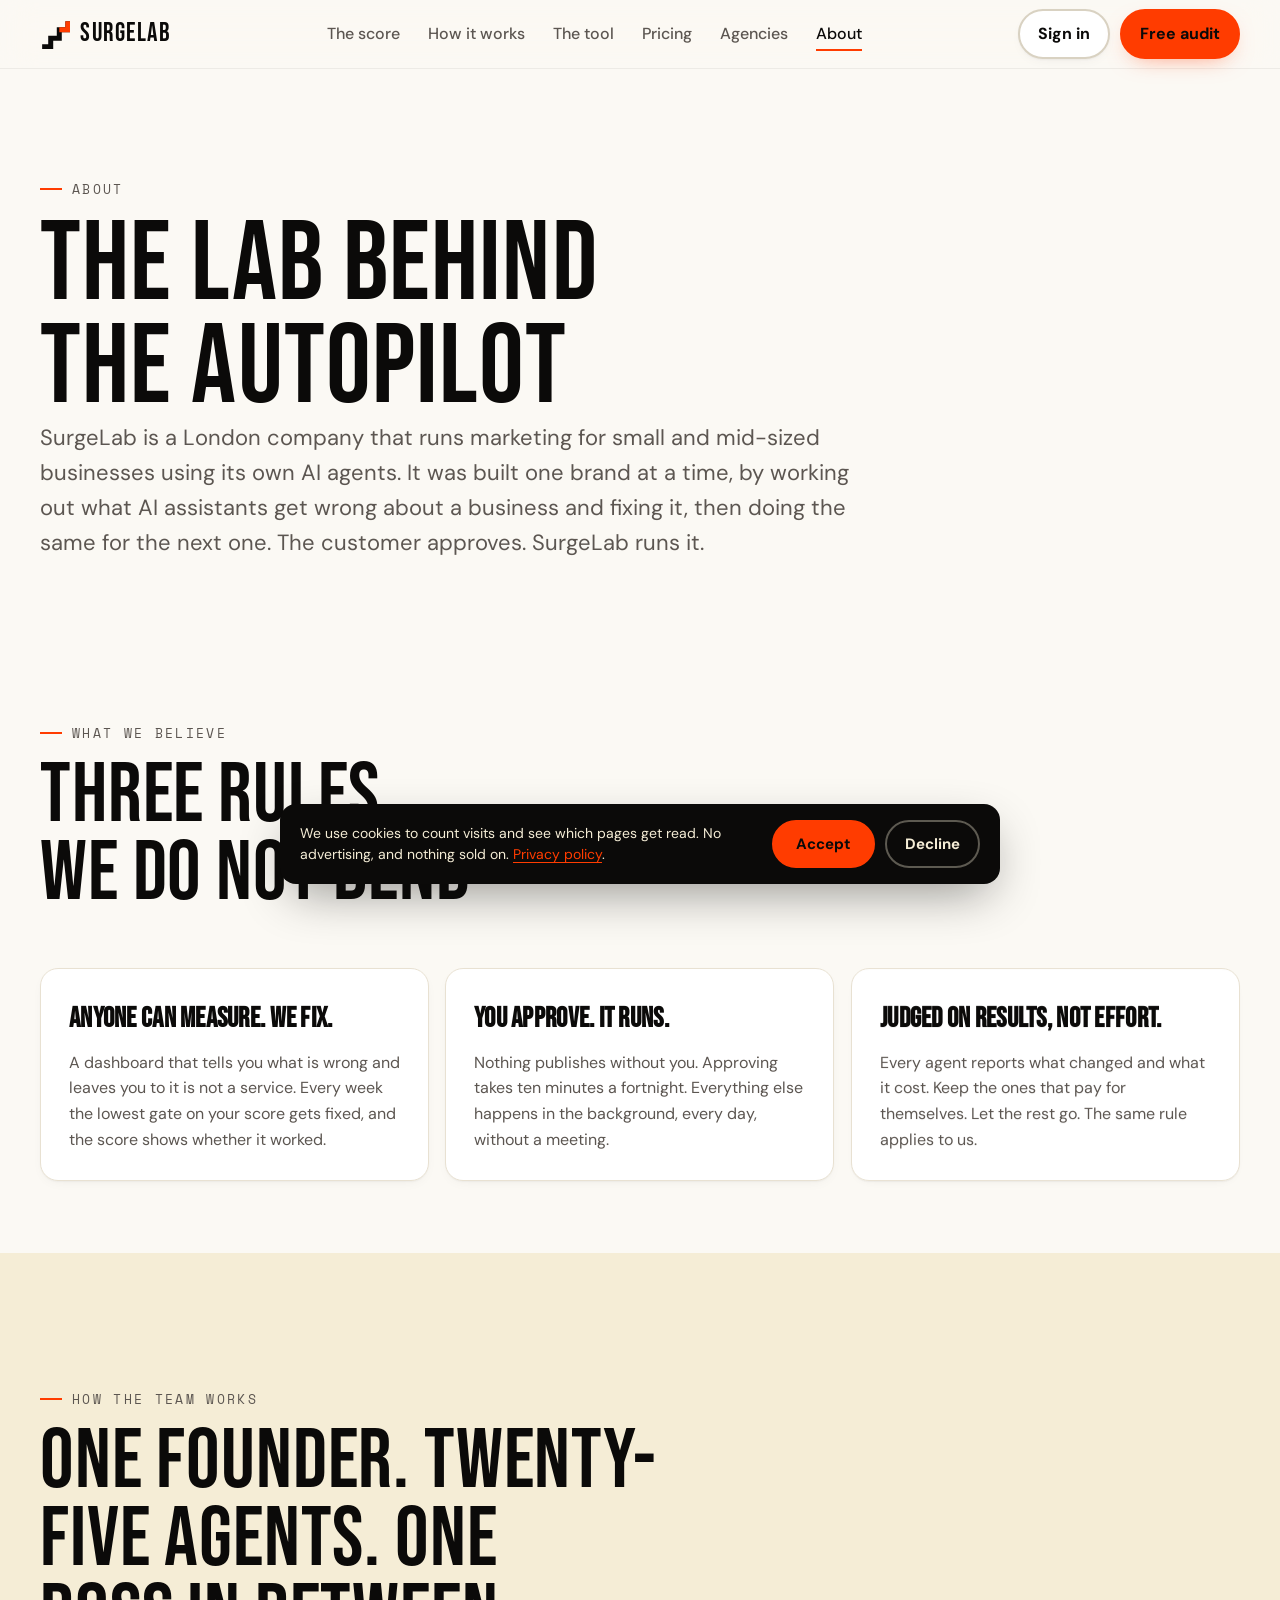
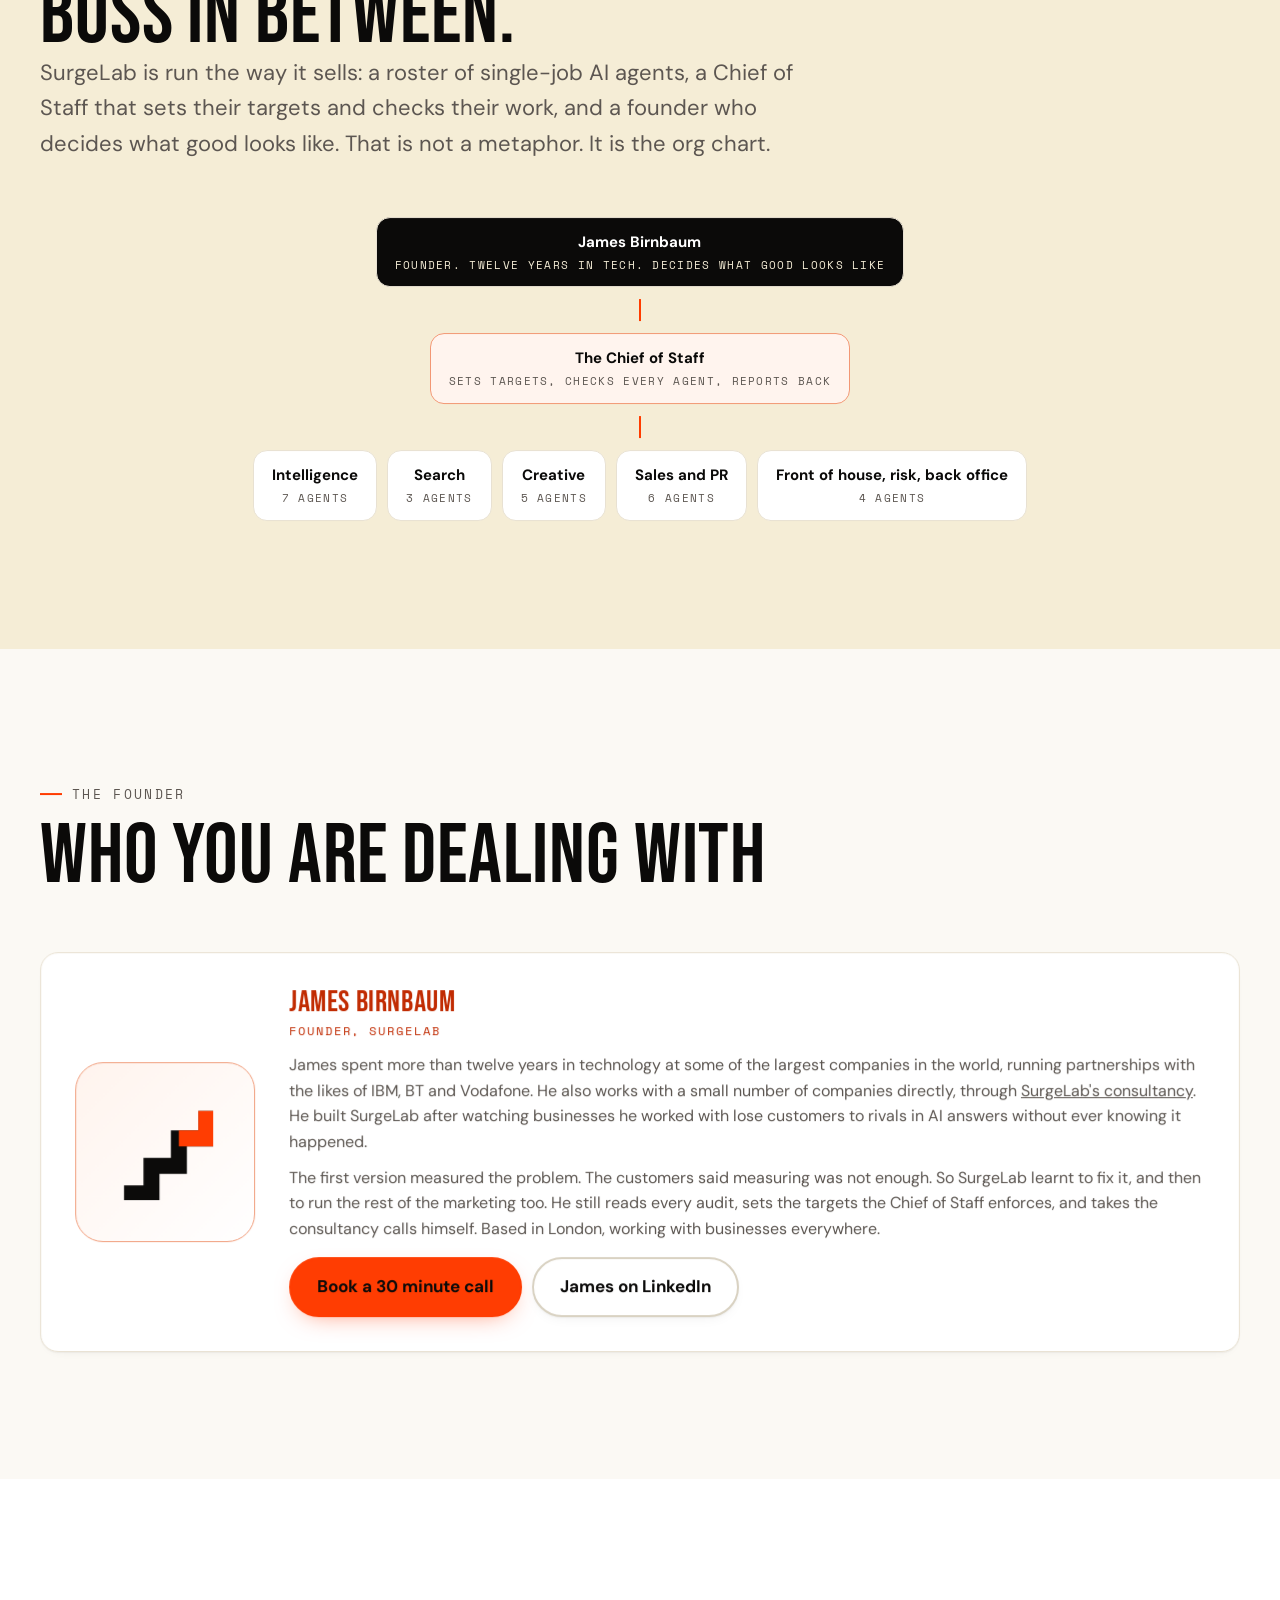
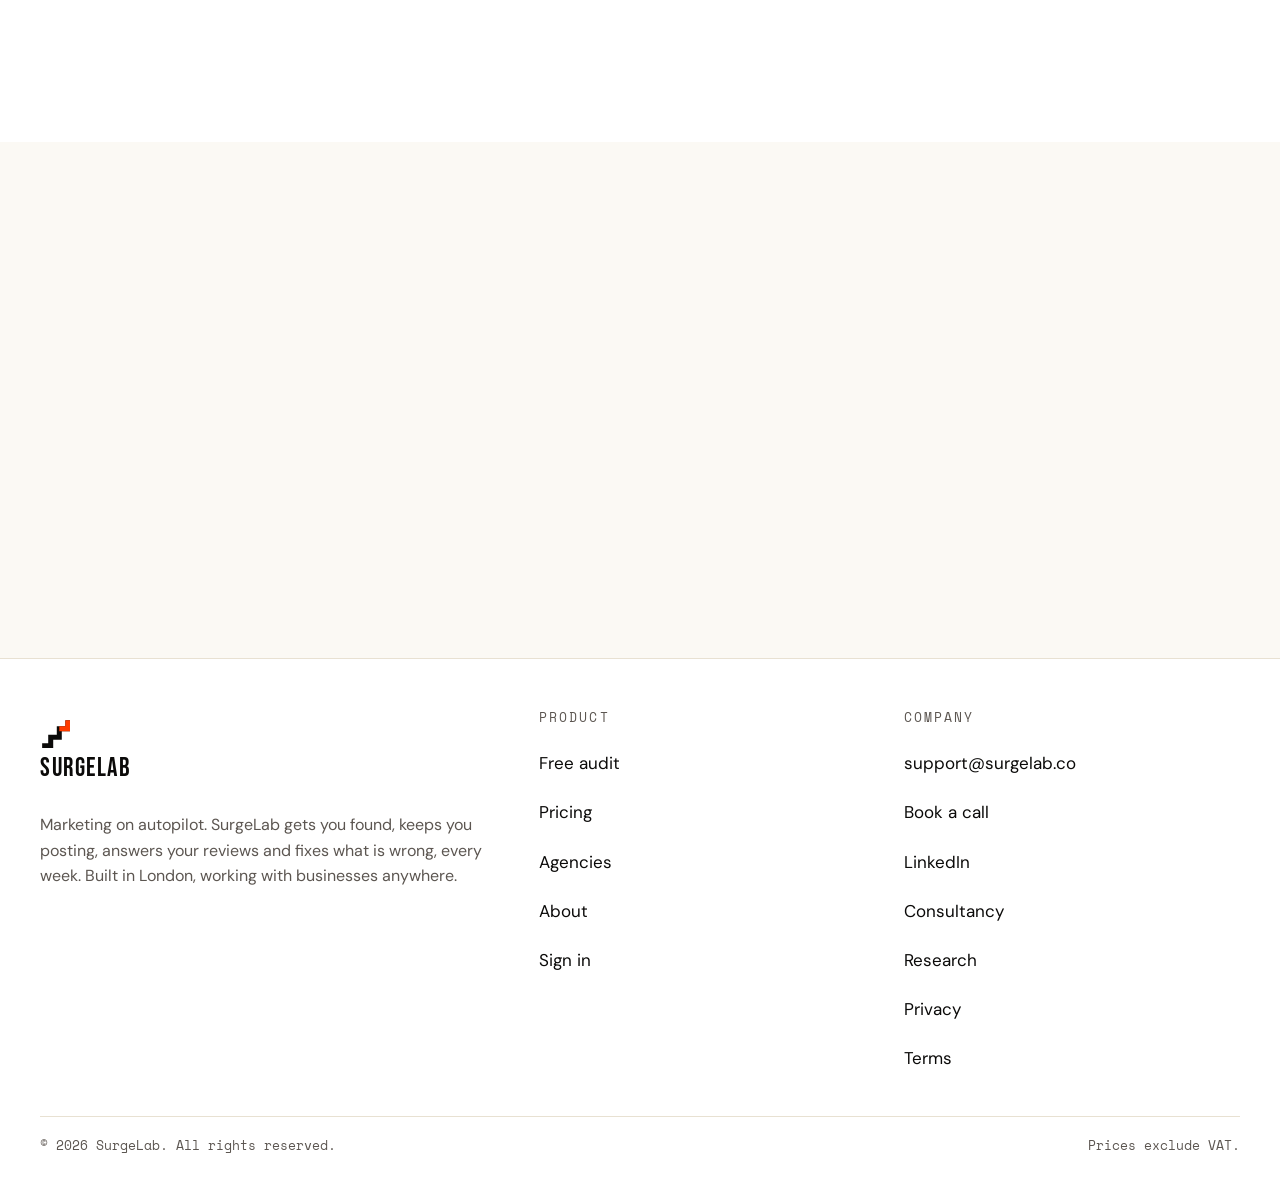
==== commit 513d85a0: "One name for the main action, the score explained, add-ons after the price James picked points 1 to " ====
--- a/about.html
+++ b/about.html
@@ -43,7 +43,7 @@
 {"@type":"Organization","@id":"https://surgelab.co/#org","name":"SurgeLab","legalName":"SurgeLab AI Ltd","url":"https://surgelab.co/","founder":{"@id":"https://surgelab.co/#james"},"foundingLocation":{"@type":"Place","name":"London, United Kingdom"}}
 ]}
   </script>
-  <link rel="stylesheet" href="/assets/css/site.min.css?v=62cfa38e">
+  <link rel="stylesheet" href="/assets/css/site.min.css?v=34ac29a8">
 </head>
 <body>
 <a class="skip-link" href="#main">Skip to content</a>
@@ -157,7 +157,7 @@
     <div class="container">
       <div class="facts" data-stagger="first">
         <div class="card"><small>Company</small><b>SurgeLab AI Ltd</b></div>
-        <div class="card"><small>Based in</small><b>London, working everywhere</b></div>
+        <div class="card"><small>Based in</small><b>London, working anywhere</b></div>
         <div class="card"><small>AI assistants checked</small><b>ChatGPT, Gemini, Perplexity, Claude</b></div>
         <div class="card"><small>Support</small><b><a href="mailto:support@surgelab.co">support@surgelab.co</a></b></div>
       </div>
@@ -186,7 +186,7 @@
           <svg viewBox="0 0 84 84" aria-hidden="true" fill="none"><path d="M6 78H30V54H54V30H78V6" stroke="currentColor" stroke-width="14"/><path class="logo-tick" d="M54 30H78V6" stroke="#FF3C00" stroke-width="14"/></svg>
           <span>SurgeLab</span>
         </a>
-        <p style="margin-top: 12px">Marketing on autopilot. SurgeLab gets you found, keeps you posting, answers your reviews and fixes what is wrong, every week. London, working everywhere.</p>
+        <p style="margin-top: 12px">Marketing on autopilot. SurgeLab gets you found, keeps you posting, answers your reviews and fixes what is wrong, every week. Built in London, working with businesses anywhere.</p>
       </div>
       <div>
         <h3>Product</h3>
@@ -215,6 +215,6 @@
 </footer>
 
 <script src="/assets/js/anime.umd.min.js" defer></script>
-<script src="/assets/js/site.js?v=c2477dcc" defer></script>
+<script src="/assets/js/site.js?v=2761c96d" defer></script>
 </body>
 </html>
--- a/assets/css/site.min.css
+++ b/assets/css/site.min.css
@@ -1 +1 @@
-@keyframes grad-slide{to{background-position:200%0}}@keyframes shine{0%{transform:translateX(-130%) skewX(-14deg)}to{transform:translateX(240%) skewX(-14deg)}}@keyframes drift{0%{transform:translate(0,0) scale(1)}50%{transform:translate(4%,-6%) scale(1.08)}to{transform:translate(-3%,5%) scale(.96)}}@keyframes char-in{0%{transform:translateY(112%) rotate(5deg)}to{transform:none}}@keyframes rise-in{0%{transform:translateY(26px)}to{transform:none}}@keyframes hud-in{0%{opacity:0;transform:translateY(40px) scale(.96)}to{opacity:1;transform:none}}@keyframes pulse{0%{box-shadow:0 0 0 0 rgba(15,120,51,.5)}70%{box-shadow:0 0 0 9px transparent}to{box-shadow:0 0 0 0 transparent}}@keyframes floaty{0%,to{transform:translateY(0)}50%{transform:translateY(-10px)}}@keyframes ticker{0%{transform:translateX(0)}to{transform:translateX(-50%)}}@keyframes scan{0%,20%{transform:translateX(-100%)}60%,to{transform:translateX(100%)}}@keyframes band{0%,to{background-position:0 50%}50%{background-position:100% 50%}}@keyframes blink{0%,88%,to{transform:scaleY(1)}94%{transform:scaleY(.1)}}@keyframes ant-glow{0%,to{fill:#fff}50%{fill:var(--bc)}}@keyframes bob{0%,to{transform:translateY(0) rotate(0)}50%{transform:translateY(-4px) rotate(-3deg)}}@keyframes beam-spin{to{--beam-a:360deg}}@keyframes chip-run{0%{offset-distance:0}to{offset-distance:100%}}@keyframes spark{0%,to{opacity:0;transform:scale(.4)}50%{opacity:.9;transform:scale(1.3)}}@keyframes warn-pulse{0%,to{box-shadow:0 0 0 0 rgba(202,138,4,.45)}60%{box-shadow:0 0 0 7px transparent}}@keyframes slot-in{0%{transform:scale(.7);opacity:0}}@keyframes ar-spin{to{transform:rotate(360deg)}}@keyframes consult-spin{to{transform:rotate(360deg)}}@keyframes spectrum-slide{to{background-position:-300%0}}@font-face{font-family:"Bebas Neue";font-style:normal;font-weight:400;font-display:swap;src:url(/assets/fonts/bebas-neue-latin-400-normal.woff2)format("woff2")}@font-face{font-family:"DM Sans";font-style:normal;font-weight:400;font-display:swap;src:url(/assets/fonts/dm-sans-latin-400-normal.woff2)format("woff2")}@font-face{font-family:"DM Sans";font-style:normal;font-weight:500;font-display:swap;src:url(/assets/fonts/dm-sans-latin-500-normal.woff2)format("woff2")}@font-face{font-family:"DM Sans";font-style:normal;font-weight:700;font-display:swap;src:url(/assets/fonts/dm-sans-latin-700-normal.woff2)format("woff2")}@font-face{font-family:"Space Mono";font-style:normal;font-weight:400;font-display:swap;src:url(/assets/fonts/space-mono-latin-400-normal.woff2)format("woff2")}@font-face{font-family:"Space Mono";font-style:normal;font-weight:700;font-display:swap;src:url(/assets/fonts/space-mono-latin-700-normal.woff2)format("woff2")}:root{--bg:#fbf9f4;--bg-2:#f5edd6;--bg-3:#ffffff;--card:#ffffff;--ink:#0b0a09;--muted:#5c5651;--muted-2:#857e77;--line:#e8e1d2;--line-2:#d9d2c2;--line-focus:#857e77;--orange:#ff3c00;--orange-ink:#c12a00;--amber:#ffb800;--amber-ink:#ca8a04;--cyan:#22d3ee;--cyan-ink:#0891b2;--blue:#60a5fa;--blue-ink:#2563eb;--green:#34d399;--green-ink:#0f7833;--pink:#f472b6;--pink-ink:#be185d;--violet:#a78bfa;--violet-ink:#6d28d9;--gate-found:var(--cyan-ink);--gate-right:var(--blue-ink);--gate-clear:var(--amber-ink);--gate-bookable:var(--orange-ink);--gate-proven:var(--green-ink);--font-display:"Bebas Neue", "Arial Narrow", Impact, sans-serif;--font-body:"DM Sans", system-ui, -apple-system, "Segoe UI", sans-serif;--font-mono:"Space Mono", ui-monospace, "SFMono-Regular", Menlo, monospace;--radius:18px;--radius-lg:26px;--ease-out:cubic-bezier(0.16, 1, 0.3, 1);--shadow-sm:0 1px 2px rgba(30, 20, 0, 0.04), 0 4px 14px -6px rgba(30, 20, 0, 0.08);--shadow:0 1px 2px rgba(30, 20, 0, 0.04), 0 18px 50px -20px rgba(30, 20, 0, 0.18);--shadow-hover:0 2px 4px rgba(30, 20, 0, 0.04), 0 30px 70px -24px rgba(255, 60, 0, 0.35);--container:1200px;--gutter:clamp(18px, 4vw, 40px)}*,::after,::before{box-sizing:border-box}html{-webkit-text-size-adjust:100%;scroll-behavior:smooth}body{margin:0;background:var(--bg);color:var(--ink);font-family:var(--font-body);font-size:17px;line-height:1.6;-webkit-font-smoothing:antialiased;overflow-x:hidden}img,svg,video{max-width:100%;height:auto;display:block}a,button{color:inherit}button{font:inherit}h1,h2,h3,h4{margin:0;font-weight:400}p{margin:0 0 1em}ol,ul{margin:0;padding:0;list-style:none}details summary{cursor:pointer}:focus-visible{outline:3px solid var(--orange-ink);outline-offset:3px;border-radius:6px}::selection{background:var(--orange);color:#fff}.skip-link{position:absolute;left:12px;top:-60px;z-index:100;background:var(--ink);color:#fff;padding:10px 14px;border-radius:8px;font-family:var(--font-mono);font-size:14px;text-decoration:none}.skip-link:focus{top:12px}.display{font-family:var(--font-display);line-height:.92;letter-spacing:.01em;text-transform:uppercase;text-wrap:balance}.h1{font-size:clamp(54px,12vw,128px)}.h2{font-size:clamp(42px,7.5vw,84px)}.h3{font-size:clamp(26px,4vw,40px)}.card h3,.eyebrow{text-transform:uppercase}.eyebrow,.lede{color:var(--muted)}.eyebrow{font-family:var(--font-mono);font-size:13px;letter-spacing:.18em;display:inline-flex;align-items:center;gap:10px;margin-bottom:14px}.eyebrow::before{content:"";width:22px;height:2px;background:var(--orange);display:inline-block}.lede{font-size:clamp(18px,2.2vw,22px);max-width:58ch;text-wrap:pretty}.mono{font-family:var(--font-mono);font-size:13px;letter-spacing:.06em}.faq summary:hover,.orange{color:var(--orange-ink)}.green{color:var(--green-ink)}.floater b,.ink,.nav a:hover,.nav a[aria-current=page],.prose strong{color:var(--ink)}.case-fix .found dd,.case-fix .found dt,.muted{color:var(--muted)}.grad-text{background:linear-gradient(92deg,#ff3c00 0,#ff7a00 45%,#ff3c00 100%);-webkit-background-clip:text;background-clip:text;color:transparent;background-size:200% 100%;animation:grad-slide 6s linear infinite}.vh{position:absolute;width:1px;height:1px;overflow:hidden;clip:rect(0 0 0 0);white-space:nowrap}.char,.word{display:inline-block}.word{white-space:nowrap}.char{will-change:transform}.container{width:min(100% - 2*var(--gutter),var(--container));margin-inline:auto}.section{padding:clamp(64px,10vw,136px)0;position:relative}.section-tight{padding:clamp(40px,6vw,72px)0}.section-tint{background:var(--bg-2)}.section-white{background:var(--bg-3)}.section-head{max-width:780px;margin-bottom:clamp(32px,5vw,56px)}.section-head.center{text-align:center;margin-inline:auto}.section-head.center .eyebrow{justify-content:center}.section-head.center .lede{margin-inline:auto}.grid{display:grid;gap:16px}@media (min-width:560px) and (max-width:719px){.grid-3{grid-template-columns:repeat(2,1fr)}}@media (min-width:720px){.grid-2{grid-template-columns:repeat(2,1fr)}.grid-3{grid-template-columns:repeat(3,1fr)}}@media (min-width:980px){.grid-4{grid-template-columns:repeat(4,1fr)}.grid-5{grid-template-columns:repeat(5,1fr)}}@media (min-width:720px) and (max-width:979px){.grid-4,.grid-5{grid-template-columns:repeat(2,1fr)}}.btn{--btn-bg:var(--orange);--btn-ink:#0b0a09;--btn-border:var(--orange);display:inline-flex;align-items:center;justify-content:center;gap:10px;min-height:52px;padding:14px 26px;background:var(--btn-bg);color:var(--btn-ink);border:2px solid var(--btn-border);border-radius:999px;font-family:var(--font-body);font-weight:700;font-size:17px;text-decoration:none;cursor:pointer;position:relative;overflow:hidden;isolation:isolate;transform:translate(var(--mx-btn, 0),var(--my-btn, 0));transition:transform .35s var(--ease-out),box-shadow .35s var(--ease-out),background .2s,color .2s,border-color .2s;box-shadow:0 8px 24px -12px rgba(255,60,0,.6)}.btn::after,.card::before{content:"";position:absolute;inset:0;pointer-events:none;opacity:0}.btn::after{z-index:-1;background:linear-gradient(90deg,transparent 0,rgba(255,255,255,.45) 50%,transparent 100%);transform:translateX(-130%) skewX(-14deg)}.btn:hover{box-shadow:0 18px 40px -12px rgba(255,60,0,.55);transform:translate(var(--mx-btn, 0),calc(var(--my-btn, 0) - 2px))}.btn:hover::after{opacity:1;animation:shine .9s var(--ease-out)}.btn:active{transform:scale(.97)}.btn-ghost{--btn-bg:#fff;--btn-ink:var(--ink);--btn-border:var(--line-2);box-shadow:var(--shadow-sm)}.btn-dark,.btn-ghost:hover{--btn-border:var(--ink);box-shadow:0 18px 40px -18px rgba(11,10,9,.3)}.btn-dark{--btn-bg:var(--ink);--btn-ink:#fff;box-shadow:0 8px 24px -12px rgba(11,10,9,.5)}.btn-dark:hover{box-shadow:0 18px 40px -12px rgba(11,10,9,.45)}.btn-lg{min-height:60px;padding:16px 34px;font-size:18px}.btn .arrow{transition:transform .28s var(--ease-out)}.btn:hover .arrow{transform:translateX(4px)}.btn-row{display:flex;flex-direction:column;gap:12px}@media (min-width:560px){.btn-row{flex-direction:row;flex-wrap:wrap;align-items:center}}@media (max-width:559px){.btn{width:100%}}.btn-note{font-family:var(--font-mono);font-size:13px;color:var(--muted);letter-spacing:.04em}.card,.card>*{position:relative}.card{--accent:var(--orange);--accent-ink:var(--orange-ink);overflow:hidden;background:var(--card);border:1px solid var(--line);border-radius:var(--radius);padding:clamp(20px,3vw,28px);box-shadow:var(--shadow-sm);transition:transform .35s var(--ease-out),box-shadow .35s var(--ease-out),border-color .3s ease;will-change:transform}.card::before{background:radial-gradient(420px circle at var(--mx, 50%) var(--my, 50%),color-mix(in srgb,var(--accent) 14%,transparent),transparent 60%);transition:opacity .35s ease}.card::after,.nav a::after{content:"";position:absolute;left:0}.card::after{top:0;width:60%;height:100%;pointer-events:none;opacity:0;background:linear-gradient(90deg,transparent 0,rgba(255,255,255,.7) 50%,transparent 100%);transform:translateX(-120%) skewX(-12deg)}.card:hover{transform:translateY(-5px);border-color:color-mix(in srgb,var(--accent) 45%,var(--line));box-shadow:0 2px 4px rgba(30,20,0,.04),0 30px 60px -24px color-mix(in srgb,var(--accent) 45%,transparent)}.card:hover::before{opacity:1}.card:hover::after{opacity:1;animation:shine 1.1s ease-out}.card>*{z-index:1}.card h3{font-family:var(--font-display);font-size:30px;line-height:1;letter-spacing:.02em;margin-bottom:8px}.card p{margin:0}.card p+p{margin-top:10px}.card-accent h3,.gate-card .lvl b,.icon{color:var(--accent-ink)}.icon{width:40px;height:40px;border-radius:12px;display:grid;place-items:center;background:color-mix(in srgb,var(--accent) 16%,#fff);margin-bottom:14px}.chip,.tag{font-family:var(--font-mono);letter-spacing:.12em;text-transform:uppercase}.chip{display:inline-flex;align-items:center;gap:8px;font-size:13px;padding:7px 13px;border-radius:999px;border:1px solid var(--line-2);color:var(--muted);background:#fff;box-shadow:var(--shadow-sm)}.chip .dot{width:8px;height:8px;border-radius:50%;background:var(--accent, var(--orange));box-shadow:0 0 10px var(--accent, var(--orange))}.tag{font-size:12px;padding:5px 10px;border-radius:8px;background:color-mix(in srgb,var(--accent) 14%,#fff);color:var(--accent-ink)}.site-header{position:sticky;top:0;z-index:50;background:rgba(251,249,244,.78);backdrop-filter:blur(16px) saturate(1.4);-webkit-backdrop-filter:blur(16px) saturate(1.4);border-bottom:1px solid rgba(11,10,9,.06)}.site-header .container{display:flex;align-items:center;justify-content:space-between;gap:16px;min-height:68px}.logo{display:inline-flex;align-items:center;gap:10px;min-height:44px;text-decoration:none;font-family:var(--font-display);font-size:26px;letter-spacing:.06em;text-transform:uppercase;color:var(--ink)}.logo svg{width:30px;height:30px}.logo:hover .logo-tick{transform:translate(2px,-2px)}.logo-tick{transition:transform .28s var(--ease-out)}.nav{display:none;align-items:center;gap:28px}.card p,.hud-verdict p,.nav a{color:var(--muted);font-size:16px}.nav a{text-decoration:none;font-weight:500;position:relative;padding:12px 0;display:inline-block}.nav a::after{right:100%;bottom:8px;height:2px;background:var(--orange);transition:right .28s var(--ease-out)}.nav a:hover::after,.nav a[aria-current=page]::after{right:0}.header-actions{display:flex;align-items:center;gap:10px}.header-actions .btn{min-height:44px;padding:10px 18px;font-size:16px;width:auto}.header-actions .btn-signin{display:none}.menu-btn{display:inline-flex;align-items:center;justify-content:center;width:44px;height:44px;flex:none;background:#fff;border:1px solid var(--line-2);border-radius:12px;cursor:pointer}.menu-btn span,.menu-btn span::after,.menu-btn span::before{display:block;width:18px;height:2px;background:var(--ink);position:relative;transition:transform .25s var(--ease-out),opacity .2s}.menu-btn span::after,.menu-btn span::before{content:"";position:absolute;left:0}.menu-btn span::before{top:-6px}.menu-btn span::after{top:6px}.menu-btn[aria-expanded=true] span{background:0 0}.menu-btn[aria-expanded=true] span::before{transform:translateY(6px) rotate(45deg)}.menu-btn[aria-expanded=true] span::after{transform:translateY(-6px) rotate(-45deg)}.mobile-nav{display:none;border-top:1px solid var(--line);background:rgba(251,249,244,.98)}.checklist li b,.consult li b,.gate .bar i,.mobile-nav.is-open{display:block}.mobile-nav ul{padding:12px 0 18px}.mobile-nav a{display:block;padding:14px 0;font-size:18px;text-decoration:none;border-bottom:1px solid var(--line)}.mobile-nav .btn{margin-top:14px}@media (min-width:900px){.nav{display:flex}.menu-btn,.mobile-nav{display:none!important}.header-actions .btn-signin{display:inline-flex}}.blob,.mesh{position:absolute}.mesh{inset:0;overflow:hidden;pointer-events:none}.blob{border-radius:50%;opacity:.55;will-change:transform;animation:drift 22s ease-in-out infinite alternate;background:radial-gradient(closest-side,var(--bc),transparent 100%)!important}.blob-1{width:56vw;height:56vw;max-width:720px;max-height:720px;--bc:#ff7a3d;top:-24%;right:-14%;opacity:.55}.blob-2{width:40vw;height:40vw;max-width:520px;max-height:520px;--bc:#ffd166;bottom:-18%;left:-10%;opacity:.7;animation-delay:-6s}.blob-3{width:30vw;height:30vw;max-width:380px;max-height:380px;--bc:#f9a8d4;top:40%;left:30%;opacity:.45;animation-delay:-11s}.blob-4{width:26vw;height:26vw;max-width:340px;max-height:340px;--bc:#7dd3fc;top:10%;left:55%;opacity:.45;animation-delay:-15s}.grid-bg,.noise{position:absolute;inset:0}.grid-bg{background-image:linear-gradient(rgba(11,10,9,.06) 1px,transparent 1px),linear-gradient(90deg,rgba(11,10,9,.06) 1px,transparent 1px);background-size:56px 56px;mask-image:radial-gradient(ellipse 70% 60%at 50% 40%,#000 30%,transparent 75%);-webkit-mask-image:radial-gradient(ellipse 70% 60%at 50% 40%,#000 30%,transparent 75%)}.noise{opacity:.35;pointer-events:none;background-image:url("data:image/svg+xml,%3Csvg xmlns='http://www.w3.org/2000/svg' width='180' height='180'%3E%3Cfilter id='n'%3E%3CfeTurbulence type='fractalNoise' baseFrequency='0.85' numOctaves='2' stitchTiles='stitch'/%3E%3CfeColorMatrix values='0 0 0 0 0 0 0 0 0 0 0 0 0 0 0 0 0 0 0.06 0'/%3E%3C/filter%3E%3Crect width='100%25' height='100%25' filter='url(%23n)'/%3E%3C/svg%3E")}.hero{position:relative;overflow:hidden;padding:clamp(56px,9vw,120px)0 clamp(48px,7vw,96px);min-height:80vh;display:flex;align-items:center}.hero-layer{position:absolute;inset:0;will-change:transform}.hero-inner{position:relative;display:grid;gap:44px;align-items:center}@media (min-width:980px){.hero-inner{grid-template-columns:1.1fr .9fr;gap:56px}}.hero .h1{margin:6px 0 22px}.hero .h1 .line{display:block;overflow:hidden;padding-bottom:.06em;margin-bottom:-.06em}.hero .h1 .char{animation:char-in 1.1s var(--ease-out) backwards;animation-delay:calc(var(--i, 0)*28ms + 60ms)}.hero .lede{margin-bottom:30px}.hero-sub{display:flex;flex-wrap:wrap;gap:10px;margin-top:22px}.hero-enter{animation:rise-in 1s var(--ease-out) backwards;animation-delay:calc(var(--i, 0)*110ms + 300ms)}.hud{animation:hud-in 1.3s cubic-bezier(.2,1.4,.4,1) backwards;animation-delay:500ms;position:relative;border-radius:var(--radius-lg);padding:clamp(20px,3vw,30px);background:rgba(255,255,255,.86);backdrop-filter:blur(14px);-webkit-backdrop-filter:blur(14px);border:1px solid rgba(11,10,9,.08);box-shadow:0 40px 90px -30px rgba(30,20,0,.35),0 0 0 1px rgba(255,255,255,.6) inset;transform-style:preserve-3d;will-change:transform}.hud-top{display:flex;justify-content:space-between;align-items:center;gap:12px;margin-bottom:18px}.live,.ring .num small{font-family:var(--font-mono)}.hud-score,.live{align-items:center}.live{display:inline-flex;gap:8px;font-size:13px;letter-spacing:.14em;color:var(--green-ink);white-space:nowrap}.floater::before,.live i{width:8px;height:8px;border-radius:50%}.live i{background:var(--green-ink);box-shadow:0 0 0 0 rgba(15,120,51,.5);animation:pulse 1.8s infinite}.hud-score{display:grid;grid-template-columns:auto 1fr;gap:20px;margin-bottom:20px}.ring{width:122px;height:122px;position:relative}.ring svg{width:100%;height:100%;transform:rotate(-90deg)}.ring circle{fill:none;stroke-width:10;stroke-linecap:round}.ring .track{stroke:rgba(11,10,9,.08)}.ring .bar{stroke:var(--orange);stroke-dasharray:314;stroke-dashoffset:314;transition:stroke-dashoffset 1.6s var(--ease-out)}.ring .num{position:absolute;inset:0;display:flex;flex-direction:column;align-items:center;justify-content:center;gap:2px;font-family:var(--font-display);font-size:44px;line-height:1}.ring .num small{display:block;font-size:10px;letter-spacing:.12em;color:var(--muted);line-height:1}.hud-verdict .display{font-size:30px;line-height:1}.hud-verdict p{margin:6px 0 0}.gate,.gates{display:grid;gap:10px}.gate{grid-template-columns:22px 1fr auto;align-items:center;font-size:16px;opacity:0;transform:translateX(-10px);transition:opacity .5s var(--ease-out),transform .5s var(--ease-out)}.gate.is-in{opacity:1;transform:none}.gate .k{font-family:var(--font-mono);font-size:12px;letter-spacing:.1em;color:var(--muted);width:22px}.gate .name{display:flex;align-items:center;gap:10px;font-weight:500}.gate .bar{height:8px;border-radius:999px;background:rgba(11,10,9,.07);flex:1;overflow:hidden;min-width:60px}.gate .bar i{height:100%;width:0;background:var(--g, var(--orange));transition:width 1.2s var(--ease-out);border-radius:inherit}.gate .pts,.hud-foot{font-family:var(--font-mono);font-size:13px}.gate .pts{min-width:44px;text-align:right;font-variant-numeric:tabular-nums}.hud-foot{margin-top:18px;color:var(--muted);letter-spacing:.04em}.floaters{position:absolute;inset:0;pointer-events:none;display:none;z-index:2}@media (min-width:980px){.floaters{display:block}}.floater,.marquee-track span{font-family:var(--font-mono);text-transform:uppercase}.floater{position:absolute;padding:9px 13px;border-radius:12px;font-size:13px;letter-spacing:.1em;background:#fff;border:1px solid var(--line-2);color:var(--ink);box-shadow:var(--shadow);animation:floaty 6s ease-in-out infinite}.floater::before{content:"";display:inline-block;background:var(--f, var(--orange));margin-right:8px;vertical-align:1px}.marquee{overflow:hidden;padding:16px 0;border-top:1px solid var(--line);border-bottom:1px solid var(--line);background:#fff}.marquee-track{display:flex;gap:48px;width:max-content;animation:ticker 44s linear infinite}.marquee:hover .marquee-track{animation-play-state:paused}.marquee-track span{font-size:14px;letter-spacing:.16em;color:var(--muted);white-space:nowrap;display:inline-flex;align-items:center;gap:14px}.marquee-track span::after{content:"";width:6px;height:6px;background:var(--orange);border-radius:50%}.marquee-logos .marquee-track{gap:64px;animation-duration:60s}.marquee-logos .marquee-track span{font-family:var(--font-display);font-size:26px;letter-spacing:.06em;color:var(--muted-2);text-transform:uppercase}.marquee-logos .marquee-track span::after{display:none}[data-reveal]{opacity:0;transform:translateY(28px);transition:opacity .9s var(--ease-out),transform .9s var(--ease-out);transition-delay:var(--d, 0ms)}.feed.is-in li,.js-anime [data-reveal].is-in,.js-anime [data-stagger].is-in>*,[data-reveal].is-in{opacity:1;transform:none}[data-reveal=scale]{transform:scale(.94) translateY(20px)}[data-reveal=left]{transform:translateX(-36px)}[data-reveal=right]{transform:translateX(36px)}.js-anime [data-reveal]{transition:none;opacity:0;transform:translateY(36px)}.js-anime [data-reveal=left]{transform:translateX(-40px)}.js-anime [data-reveal=right]{transform:translateX(40px)}.js-anime [data-reveal=scale]{transform:translateY(24px) scale(.94)}.js-anime [data-stagger]>*{opacity:0;transform:translateY(40px) scale(.97)}.section-tight,.section:not(.how){content-visibility:auto;contain-intrinsic-size:auto 900px}.gate-card{min-height:280px;display:flex;flex-direction:column}.gate-card .lvl{font-family:var(--font-mono);font-size:12px;letter-spacing:.12em;color:var(--muted);display:flex;justify-content:space-between;gap:8px;margin-bottom:14px;padding-right:44px;white-space:nowrap}.gate-card h3{font-size:clamp(32px,2.6vw,42px);color:var(--accent-ink)}.gate-card .q{color:var(--ink);font-size:17px;font-weight:500;margin-bottom:6px}.gate-card .xp{margin-top:auto;padding-top:18px}.gate-card .xp .bar{height:8px;border-radius:999px;background:rgba(11,10,9,.07);overflow:hidden}.gate-card .xp .bar i{display:block;height:100%;width:0;background:var(--accent-ink);transition-delay:var(--d, 0ms);border-radius:inherit}.gate-card .xp .lbl{display:flex;justify-content:space-between;gap:8px;font-family:var(--font-mono);font-size:13px;color:var(--muted);margin-top:8px}.gate-card .xp .lbl span:last-child{white-space:nowrap;font-variant-numeric:tabular-nums}.gate-card .badge{position:absolute;top:18px;right:18px;width:34px;height:34px;border-radius:50%;display:grid;place-items:center;background:color-mix(in srgb,var(--accent) 16%,#fff);color:var(--accent-ink);font-size:18px}.total-line{display:flex;flex-wrap:wrap;align-items:baseline;gap:10px 22px;margin-top:28px;font-family:var(--font-mono);font-size:14px;color:var(--muted)}.gate-card .badge,.step .n,.total-line b{font-family:var(--font-display)}.total-line b{font-size:44px;color:var(--ink);letter-spacing:.02em;font-variant-numeric:tabular-nums}.how{position:relative}.how-track{display:grid;gap:16px}.step .n{font-size:92px;line-height:.85;color:transparent;-webkit-text-stroke:1.5px var(--accent-ink);margin-bottom:14px}.step h3{font-size:36px}.step .tag-row{margin-top:18px}@media (min-width:1024px){.how-track{grid-template-columns:repeat(3,minmax(0,1fr));gap:24px}.step{padding:34px 32px}.step .n{font-size:80px}.step h3{font-size:32px}}.how-progress{display:none}.demo-wrap{position:relative}.section{overflow:hidden}.demo-glow{position:absolute;inset:-10% -6%;background:radial-gradient(60% 60%at 30% 30%,rgba(255,122,61,.35),transparent 70%),radial-gradient(50% 50%at 75% 70%,rgba(125,211,252,.35),transparent 70%),radial-gradient(40% 40%at 60% 20%,rgba(249,168,212,.3),transparent 70%);pointer-events:none}.window{position:relative;background:#fff;border:1px solid var(--line-2);border-radius:var(--radius-lg);box-shadow:0 50px 110px -40px rgba(30,20,0,.35),0 0 0 1px rgba(255,255,255,.8) inset;overflow:hidden}.window-bar{display:flex;align-items:center;gap:8px;padding:12px 16px;border-bottom:1px solid var(--line);background:var(--bg)}.window-bar i{width:11px;height:11px;border-radius:50%;background:var(--line-2)}.window-bar i:nth-child(1){background:#ff5f57}.window-bar i:nth-child(2){background:#febc2e}.window-bar i:nth-child(3){background:#28c840}.window-bar .url{margin-left:10px;font-family:var(--font-mono);font-size:12px;color:var(--muted);background:#fff;border:1px solid var(--line);border-radius:8px;padding:5px 12px;flex:1;letter-spacing:.04em}.panel .ph,.window-bar .demo-tag{font-family:var(--font-mono);letter-spacing:.14em}.window-bar .demo-tag{font-size:11px;color:#7a5200;background:#fff4d6;padding:4px 8px;border-radius:6px}.window-body{display:grid;gap:14px;padding:16px;background:linear-gradient(180deg,#fff,#fbf9f4)}@media (min-width:760px){.window-body{grid-template-columns:1.3fr 1fr;grid-template-rows:auto auto}.panel-wide{grid-column:1/-1}}@media (min-width:1024px){.window-body{grid-template-columns:1.4fr 1fr 1fr;grid-template-rows:auto auto}.panel-tall{grid-row:1/3}.panel-wide{grid-column:2/-1}}.panel{background:#fff;border:1px solid var(--line);border-radius:14px;padding:16px;box-shadow:var(--shadow-sm);min-width:0}.panel .ph{font-size:12px;text-transform:uppercase;color:var(--muted);margin:0 0 10px;display:flex;justify-content:space-between;gap:8px}.panel .ph span{color:var(--ink);letter-spacing:0;text-transform:none;font-family:var(--font-body);font-weight:600}.panel .big{font-family:var(--font-display);font-size:42px;line-height:1;letter-spacing:.02em;font-variant-numeric:tabular-nums}.chart text,.panel .delta{font-family:var(--font-mono)}.panel .delta{font-size:13px;color:var(--green-ink)}.chart{width:100%;height:auto;overflow:visible}.chart text{font-size:10px;fill:var(--muted)}.chart .grid-line{stroke:rgba(11,10,9,.08);stroke-width:1}.chart .line{fill:none;stroke:var(--orange-ink);stroke-width:2.5;stroke-linecap:round;stroke-linejoin:round}.chart .area{fill:url(#areaGrad);opacity:0;transition:opacity 1s ease 1s}.chart.is-in .area,.chart.is-in .pt{opacity:1}.chart .pt{fill:#fff;stroke:var(--orange-ink);stroke-width:2.5;r:5;opacity:0;transition:opacity .4s ease 1.4s}.chart .bar{transform-origin:bottom;transform:scaleY(0);transition:transform 1s var(--ease-out)}.chart.is-in .bar{transform:scaleY(1)}.chart .bar:nth-child(2){transition-delay:.1s}.chart .bar:nth-child(3){transition-delay:.2s}.chart .bar:nth-child(4){transition-delay:.3s}.brow,.legend li{align-items:center}.brow{display:grid;grid-template-columns:82px 1fr auto;gap:10px;font-size:14px}.brow .b{height:12px;border-radius:6px;background:rgba(11,10,9,.06);overflow:hidden}.brow .b i{display:block;height:100%;width:0;border-radius:inherit;background:var(--c);transition:width 1.1s var(--ease-out);transition-delay:var(--d, 0ms)}.brow .v{font-family:var(--font-mono);font-size:13px;color:var(--ink);font-variant-numeric:tabular-nums;min-width:42px;text-align:right}.donut{display:grid;grid-template-columns:96px 1fr;gap:14px;align-items:center}.donut svg{transform:rotate(-90deg)}.donut circle{fill:none;stroke-width:14}.donut .d-track{stroke:rgba(11,10,9,.07)}.donut .d-seg{stroke-dasharray:251;stroke-dashoffset:251;transition:stroke-dashoffset 1.3s var(--ease-out);stroke-linecap:butt}.legend{display:grid;gap:6px;font-size:14px}.legend li{display:flex;gap:8px}.legend i{width:10px;height:10px;border-radius:3px;background:var(--c);flex:none}.legend b{margin-left:auto;font-size:13px;font-weight:400}.feed,.feed li{display:grid;gap:8px}.feed li{grid-template-columns:30px 1fr auto;gap:10px;align-items:center;font-size:14px;padding:8px 10px;border-radius:10px;background:var(--bg);opacity:0;transform:translateY(8px);transition:opacity .5s var(--ease-out),transform .5s var(--ease-out);transition-delay:var(--d, 0ms)}.feed .av{width:30px;height:30px;border-radius:9px;display:grid;place-items:center;background:color-mix(in srgb,var(--c) 18%,#fff);color:var(--c);font-family:var(--font-display);font-size:15px}.feed .t,.legend b{font-family:var(--font-mono)}.feed .t{font-size:11px;color:var(--muted)}.gate-strip,.gate-strip+.lbls{display:grid;grid-template-columns:repeat(5,1fr);gap:6px;margin-top:12px}.gate-strip div{height:8px;border-radius:4px;background:var(--c);opacity:.85}.gate-strip+.lbls{font-family:var(--font-mono);font-size:10px;color:var(--muted);margin-top:6px;text-align:center}.bento{display:grid;gap:16px}@media (min-width:720px){.bento{grid-template-columns:repeat(2,1fr)}}@media (min-width:1024px){.bento{grid-template-columns:repeat(3,1fr)}.bento .span-2{grid-column:span 2}}.bento .card{padding:clamp(22px,3vw,30px)}.bento .card h3{font-size:32px}.agents-scroller{display:flex;overflow-x:auto;scroll-snap-type:x mandatory;gap:14px;margin-inline:calc(-1*var(--gutter));padding:8px var(--gutter) 22px;scrollbar-width:thin;-webkit-overflow-scrolling:touch;cursor:grab}.agents-scroller:active{cursor:grabbing}.agents-scroller .agent{flex:0 0 min(80%,300px);scroll-snap-align:start}.agent{padding:22px}.agent .role{font-family:var(--font-mono);font-size:12px;letter-spacing:.16em;text-transform:uppercase;color:var(--accent-ink);margin-bottom:8px;display:flex;justify-content:space-between}.agent h3{font-size:28px;color:var(--ink)}.agent p{font-size:16px}.agent .av{width:46px;height:46px;border-radius:14px;display:grid;place-items:center;background:color-mix(in srgb,var(--accent) 18%,#fff);color:var(--accent-ink);font-family:var(--font-display);font-size:24px;margin-bottom:12px}.sowhat{display:grid;gap:14px}@media (min-width:720px){.sowhat{grid-template-columns:repeat(3,1fr)}}.sowhat .card b{display:block;font-size:18px;margin-bottom:6px}.video-feature{display:grid;gap:24px;align-items:center}@media (min-width:900px){.video-feature{grid-template-columns:1fr 1fr;gap:48px}}.lock,.lock .frame-unused{box-shadow:var(--shadow);display:grid;place-items:center;overflow:hidden}.lock{--accent:var(--pink);--accent-ink:var(--pink-ink);position:relative;border-radius:var(--radius-lg);background:linear-gradient(135deg,#fff1eb,#fff8e1 50%,#ecfeff);border:1px solid var(--line-2)}.lock .frame-unused{position:absolute;inset:12%;border-radius:18px;background:#fff;border:1px solid var(--line)}.lock .frame::before{content:"";position:absolute;inset:0;background:linear-gradient(120deg,transparent 30%,rgba(255,255,255,.8) 50%,transparent 70%);transform:translateX(-100%);animation:scan 4s ease-in-out infinite}.lock .mark{width:34%}.lock .pin{position:absolute;padding:8px 12px;border-radius:10px;background:#fff;border:1px solid var(--line-2);box-shadow:var(--shadow);font-family:var(--font-mono);font-size:12px;letter-spacing:.1em;text-transform:uppercase;animation:floaty 5s ease-in-out infinite}.addon li::before,.lock .pin b{color:var(--accent-ink)}.addon ul,.checklist,.checklist li{display:grid;gap:12px}.checklist li{grid-template-columns:28px 1fr;align-items:start;font-size:17px}.checklist li span,.stat .big small{color:var(--muted);font-size:16px}.checklist .tick{width:28px;height:28px;border-radius:50%;display:grid;place-items:center;background:color-mix(in srgb,var(--accent, var(--orange)) 16%,#fff);color:var(--accent-ink, var(--orange-ink))}.stat .big{font-family:var(--font-display);font-size:clamp(64px,9vw,110px);line-height:.9;color:var(--accent-ink);font-variant-numeric:tabular-nums}.stat .big small{font-size:.42em}.stat p{margin-top:12px}.sample::before,.stat .src{font-family:var(--font-mono)}.stat .src{font-size:12px;color:var(--muted);margin-top:14px;letter-spacing:.06em}.sample{position:relative}.sample::before{content:"SAMPLE — REPLACE ME";position:absolute;top:12px;right:12px;font-size:10px;letter-spacing:.14em;color:var(--amber-ink);background:#fff4d6;padding:4px 8px;border-radius:6px;z-index:2}.quote{font-size:19px;line-height:1.5;color:var(--ink);margin:0 0 16px}.quote::before,.who .av{font-family:var(--font-display)}.quote::before{content:"“";color:var(--orange);font-size:48px;line-height:0;vertical-align:-14px;margin-right:6px}.inc b,.who{font-size:16px}.who{display:flex;align-items:center;gap:12px;color:var(--muted)}.who .av{width:40px;height:40px;border-radius:50%;background:linear-gradient(135deg,var(--orange),var(--amber));display:grid;place-items:center;font-size:20px;color:#fff}.seg,.seg .pill,.seg button{border-radius:999px}.seg{display:inline-flex;padding:5px;border:1px solid var(--line-2);background:#fff;position:relative;box-shadow:var(--shadow-sm)}.seg button{position:relative;z-index:1;border:0;background:0 0;padding:10px 22px;min-height:44px;font-weight:600;cursor:pointer;transition:color .2s;white-space:nowrap}.seg button[aria-pressed=true]{color:#fff}.seg .pill{position:absolute;top:5px;bottom:5px;left:5px;width:calc(50% - 5px);background:var(--ink);transition:transform .4s var(--ease-out)}.seg[data-mode=agencies] .pill,.seg[data-mode=annual] .pill{transform:translateX(100%)}.seg .save{font-family:var(--font-mono);font-size:11px;margin-left:6px;letter-spacing:.08em;color:var(--green-ink)}.seg button[aria-pressed=true] .save{color:#9be4b2}.quiz-steps span.on,.seg-orange .pill{background:var(--orange)}.seg-orange button[aria-pressed=true],.seg-orange button[aria-pressed=true] .save{color:#0b0a09}.plan{padding:clamp(24px,4vw,44px);border-color:color-mix(in srgb,var(--orange) 40%,var(--line));box-shadow:0 2px 4px rgba(30,20,0,.04),0 40px 90px -36px rgba(255,60,0,.45);max-width:860px;margin-inline:auto}.faq summary,.plan-head{display:flex;justify-content:space-between}.plan-head{flex-wrap:wrap;gap:18px;align-items:flex-end;margin-bottom:26px}.plan h3{font-size:clamp(42px,6vw,68px);margin:0}.plan .price{font-family:var(--font-display);font-size:clamp(60px,9vw,100px);line-height:.9;color:var(--orange-ink);display:flex;align-items:baseline;gap:8px;font-variant-numeric:tabular-nums}.plan .price small,.vat{font-family:var(--font-mono);font-size:13px;color:var(--muted);letter-spacing:.08em}.plan .price .amt{display:inline-block;min-width:3ch;transition:transform .35s var(--ease-out),opacity .35s}.plan .price.is-flipping .amt{transform:translateY(-14px) rotateX(70deg);opacity:0}.vat{letter-spacing:.06em;margin-top:6px}.includes{display:grid;gap:12px;margin:22px 0 26px}@media (min-width:640px){.includes{grid-template-columns:repeat(3,1fr)}}.inc{--accent:var(--orange);--accent-ink:var(--orange-ink);padding:16px;border-radius:14px;border:1px solid var(--line);background:var(--bg);transition:transform .3s var(--ease-out),border-color .3s,box-shadow .3s}.inc:hover{transform:translateY(-3px);border-color:color-mix(in srgb,var(--accent) 45%,var(--line));box-shadow:var(--shadow)}.inc .ic{width:34px;height:34px;border-radius:9px;display:grid;place-items:center;background:color-mix(in srgb,var(--accent) 16%,#fff);color:var(--accent-ink);margin-bottom:10px}.inc b{display:block;margin-bottom:4px}.addon li,.addons h4,.inc span,.seg button,.tl span{font-size:16px;color:var(--muted)}.addons{max-width:860px;margin:28px auto 0}.addons h4{font-family:var(--font-mono);font-size:13px;letter-spacing:.16em;text-transform:uppercase;margin-bottom:12px}.addon{display:grid;gap:14px;padding:22px}@media (min-width:640px){.addon{grid-template-columns:1fr auto;align-items:start}}.addon h3{font-size:30px;margin-bottom:6px}.addon ul{gap:6px;margin-top:10px}.addon li{display:flex;gap:10px}.addon li::before{content:"✓";font-weight:700;flex:none}.addon .tag{align-self:start;white-space:nowrap}.pricing-panel[hidden]{display:none}.agency-plan{max-width:860px;margin-inline:auto;padding:clamp(24px,4vw,44px);--accent:var(--cyan);--accent-ink:var(--cyan-ink)}.agency-plan h3{font-size:clamp(42px,6vw,68px)}.agency-plan .includes{grid-template-columns:1fr}@media (min-width:640px){.agency-plan .includes{grid-template-columns:repeat(2,1fr)}}.consult,.consult ul{display:grid;position:relative}.consult{overflow:hidden;border-radius:var(--radius-lg);background:var(--ink);color:#fff;padding:clamp(32px,5vw,64px);gap:28px;align-items:center}@media (min-width:900px){.consult{grid-template-columns:1.2fr .8fr}}.consult .eyebrow{color:#c9c2b6}.consult .display{color:#fff}.consult .lede{color:#c9c2b6}.consult .btn{--btn-bg:var(--orange);--btn-ink:#0b0a09;--btn-border:var(--orange)}.consult .btn-ghost{--btn-bg:transparent;--btn-ink:#fff;--btn-border:rgba(255,255,255,0.35)}.consult .btn-ghost:hover{--btn-border:#fff}.consult .orb{position:absolute;width:60%;aspect-ratio:1;border-radius:50%;background:radial-gradient(circle,rgba(255,60,0,.6),transparent 65%);right:-20%;top:-30%;animation:drift 18s ease-in-out infinite alternate}.consult ul{gap:12px}.consult li{display:grid;grid-template-columns:34px 1fr;gap:12px;align-items:start}.consult li span{color:#c9c2b6;font-size:16px}.consult .n{width:34px;height:34px;border-radius:10px;display:grid;place-items:center;background:rgba(255,255,255,.1);font-family:var(--font-display);font-size:18px;color:var(--orange)}.faq details{border-bottom:1px solid var(--line)}.faq summary{list-style:none;align-items:center;gap:16px;padding:20px 0;font-size:18px;font-weight:600;min-height:44px}.faq summary::-webkit-details-marker{display:none}.faq summary .plus{width:32px;height:32px;border-radius:50%;border:1px solid var(--line-2);background:#fff;display:grid;place-items:center;flex:none;position:relative;transition:transform .3s var(--ease-out),background .2s,border-color .2s}.faq summary .plus::after,.faq summary .plus::before{content:"";position:absolute;background:var(--ink);width:12px;height:2px}.faq summary .plus::after{transform:rotate(90deg)}.faq details[open] summary .plus{transform:rotate(45deg);background:var(--orange);border-color:var(--orange)}.faq .a{padding:0 0 22px;color:var(--muted);max-width:70ch}.faq .a p:last-child{margin:0}.faq .a a,.site-footer a:hover{color:var(--orange-ink)}.cta-band,.video-band{position:relative;overflow:hidden}.cta-band{border-radius:var(--radius-lg);padding:clamp(36px,6vw,80px);text-align:center;background:linear-gradient(120deg,#ff3c00,#ff7a00,#ffb800,#ff3c00);background-size:300% 300%;animation:band 14s ease infinite;box-shadow:0 40px 90px -36px rgba(255,60,0,.6)}.cta-band,.cta-band .display{color:#0b0a09}.cta-band .lede{color:rgba(11,10,9,.72);margin:14px auto 26px}.cta-band .btn{--btn-bg:#0b0a09;--btn-ink:#fff;--btn-border:#0b0a09}.cta-band .btn-ghost{--btn-bg:transparent;--btn-ink:#0b0a09;--btn-border:rgba(11,10,9,0.4)}.cta-band .btn-row{justify-content:center}.video-band{background:#050505}.video-band video{width:100%;max-height:70vh;object-fit:cover;display:block}.prose h2,.video-band .fallback{font-family:var(--font-display);text-transform:uppercase}.video-band .fallback{display:grid;place-items:center;min-height:240px;color:#f5edd6;font-size:clamp(40px,8vw,96px);letter-spacing:.04em}.site-footer{border-top:1px solid var(--line);padding:48px 0 32px;background:#fff}.foot-grid{display:grid;gap:28px}@media (min-width:720px){.foot-grid{grid-template-columns:1.4fr 1fr 1fr}}.site-footer h3{letter-spacing:.16em;text-transform:uppercase;color:var(--muted);margin-bottom:12px}.site-footer a{text-decoration:none;color:var(--ink);display:inline-block;padding:11px 0}.foot-bottom,.site-footer p{color:var(--muted);font-size:16px}.foot-bottom,.site-footer h3{font-family:var(--font-mono);font-size:13px}.foot-bottom{margin-top:32px;padding-top:18px;border-top:1px solid var(--line);display:flex;flex-wrap:wrap;gap:8px 20px;justify-content:space-between}.prose{max-width:760px}.prose h1{margin-bottom:8px}.prose h2{font-size:32px;letter-spacing:.02em;margin:40px 0 12px;color:var(--ink)}.prose h2:first-of-type{margin-top:28px}.prose li,.prose p{color:var(--muted);font-size:17px}.prose ul{list-style:disc;padding-left:22px;margin-bottom:1em}.prose li{margin-bottom:6px}.prose a{color:var(--orange-ink)}.prose code{font-family:var(--font-mono);font-size:.9em;background:var(--bg-2);padding:2px 6px;border-radius:6px}.field label,.prose .meta{font-family:var(--font-mono);font-size:14px;color:var(--muted);letter-spacing:.06em}.form{display:grid;gap:16px;max-width:560px}.field label{display:block;font-size:13px;letter-spacing:.14em;text-transform:uppercase;margin-bottom:8px}.field input,.field select,.field textarea{width:100%;min-height:52px;padding:12px 16px;border-radius:12px;background:#fff;border:1px solid var(--line-focus);color:var(--ink);font:inherit;font-size:17px;transition:border-color .2s,box-shadow .2s}.field input:focus,.field select:focus,.field textarea:focus{outline:0;border-color:var(--orange);box-shadow:0 0 0 4px rgba(255,60,0,.18)}.field select{appearance:none;-webkit-appearance:none;background-image:url("data:image/svg+xml,%3Csvg xmlns='http://www.w3.org/2000/svg' width='14' height='9' viewBox='0 0 14 9'%3E%3Cpath d='M1 1l6 6 6-6' stroke='%235c5651' stroke-width='2' fill='none'/%3E%3C/svg%3E");background-repeat:no-repeat;background-position:right 16px center;padding-right:44px}.field .hint{font-size:16px;color:var(--muted);margin-top:6px}.hp{position:absolute;left:-9999px}.audit-form{padding:clamp(20px,3vw,28px);border-color:color-mix(in srgb,var(--orange) 40%,var(--line));box-shadow:0 2px 4px rgba(30,20,0,.04),0 40px 90px -36px rgba(255,60,0,.45)}.audit-form .row{display:grid;gap:10px}@media (min-width:640px){.audit-form .row{grid-template-columns:1fr auto}.audit-form .row .btn{width:auto}}.audit-form input{min-height:56px;font-size:18px}.audit-form .note{display:flex;align-items:center;gap:8px;margin-top:12px;font-family:var(--font-mono);font-size:13px;color:var(--muted);letter-spacing:.04em}.timeline{gap:14px}.timeline,.tl,.tl .n{display:grid}.tl{grid-template-columns:44px 1fr;gap:16px;align-items:start;padding:18px}.tl .n{width:44px;height:44px;border-radius:12px;place-items:center;font-family:var(--font-display);font-size:24px;background:color-mix(in srgb,var(--accent) 16%,#fff);color:var(--accent-ink)}.tl b{display:block;font-size:17px;margin-bottom:4px}.result-demo{padding:clamp(20px,3vw,28px)}.result-demo .row{display:grid;grid-template-columns:1fr auto;gap:12px;align-items:center;padding:12px 0;border-bottom:1px solid var(--line);font-size:16px}.ar-table tr:last-child td,.result-demo .row:last-child{border-bottom:0}.result-demo .row b{color:var(--ink)}.doors .door text,.pill{font-family:var(--font-mono)}.pill{font-size:12px;letter-spacing:.12em;text-transform:uppercase;padding:5px 10px;border-radius:999px}.pill-ok{background:#dfede3;color:var(--green-ink)}.pill-warn{background:#fff4d6;color:var(--amber-ink)}.pill-bad{background:#ffe4da;color:var(--orange-ink)}.pillars .card h3{font-size:30px}.agency-form-wrap{padding:clamp(22px,3.5vw,36px)}@media (prefers-reduced-motion:reduce){html{scroll-behavior:auto}*,::after,::before{animation:none!important;transition:none!important}.feed li,.gate,.hero-enter,[data-reveal]{opacity:1!important;transform:none!important}.blob,.hero-layer,.hud{transform:none!important}.marquee-track{animation:none!important;flex-wrap:wrap;width:auto;justify-content:center}.btn:hover,.card:hover,.inc:hover,.plan:hover{transform:none}.brow .b i,.donut .d-seg,.gate .bar i,.gate-card .xp .bar i,.ring .bar{transition:none}.chart .bar{transform:none}.chart .area,.chart .pt{opacity:1}.how,.how-sticky{height:auto!important}.how-sticky{position:static!important;overflow:visible!important}.how-track{grid-template-columns:1fr!important;width:auto!important;transform:none!important}.how-progress{display:none!important}.grad-text{animation:none}.char,.word{transform:none!important;opacity:1!important}}.progress{position:absolute;left:0;right:0;top:0;height:3px;background:0 0}.progress i{display:block;height:100%;width:0;background:linear-gradient(90deg,var(--orange),var(--amber));transition:width .15s linear}.bot{width:64px;height:64px;margin-bottom:12px}.bot .eye{transform-origin:center}.agent:hover .bot .eye{animation:blink 1.8s ease-in-out infinite}.agent:hover .bot .ant{animation:ant-glow 1.2s ease-in-out infinite}.agent:hover .bot{animation:bob 1.6s ease-in-out infinite}.agent .role .lvl{color:var(--muted);letter-spacing:.12em}.gate-card .lbl-fixed,.gate-card .pts-fixed{display:none}.gate-card .xp .bar i{transition:width .9s var(--ease-out),background .3s}@media (hover:hover){.gate-card:hover .lbl-now,.gate-card:hover .pts-now{display:none}.gate-card:hover .lbl-fixed,.gate-card:hover .pts-fixed{display:inline;color:var(--green-ink);font-weight:700}.gate-card:hover .xp .bar i{width:var(--fixed, 100%)!important;background:var(--green-ink)}.gate-card:hover .badge{background:var(--green-ink);color:#fff}}.hud-actions{display:flex;flex-wrap:wrap;align-items:center;gap:12px;margin-top:18px}.hud-actions .hud-foot{margin:0;flex:1;min-width:160px}.hud .fixbtn{min-height:44px;padding:10px 18px;font-size:15px;width:auto}.hud.is-fixed .ring .bar{stroke:var(--green-ink)}.case-fix .fixed dt,.hud .pop,.hud.is-fixed .live{color:var(--green-ink)}.hud.is-fixed .gate .bar i{background:var(--green-ink)}.hud.is-fixed .fixbtn{--btn-bg:var(--ink);--btn-ink:#fff;--btn-border:var(--ink)}.hud .pop{display:inline-block;margin-top:10px;font-family:var(--font-mono);font-size:13px;background:#dfede3;padding:5px 10px;border-radius:999px;opacity:0;transform:translateY(8px);transition:opacity .4s,transform .4s var(--ease-out);pointer-events:none}.hud.is-fixed .pop{opacity:1;transform:none}.statement{text-align:center}.statement .eyebrow,.usp-row{justify-content:center}.statement .usp{font-size:clamp(48px,9vw,120px)}.statement .usp-a{display:block;color:var(--muted-2)}.phone video,.statement .usp-b{display:block}.statement .lede{margin:16px auto 22px}.usp-row{display:flex;flex-wrap:wrap;gap:10px}.lock{aspect-ratio:4/3.4}.phone,.phone::before{position:absolute;left:50%;transform:translateX(-50%);background:#0b0a09}.phone{top:7%;bottom:7%;aspect-ratio:9/16;border-radius:34px;padding:9px;box-shadow:0 40px 90px -30px rgba(30,20,0,.5),0 0 0 1px rgba(255,255,255,.4) inset}.phone::before{content:"";top:16px;width:26%;height:18px;border-radius:999px;z-index:2}.phone video{width:100%;height:100%;object-fit:cover;border-radius:26px;background:#f5f5f5}@media (max-width:899px){.lock{aspect-ratio:4/4.6}}.lock .pin{z-index:3}.lede strong{font-weight:700}.calc label,.step-top{display:flex;justify-content:space-between}.step-top{align-items:flex-start;gap:12px;margin-bottom:14px}.step .ill{width:64px;height:64px;color:var(--accent-ink);flex:none;opacity:.9}.js-anime .chief.is-in .cc-agent:hover .bot,.step:hover .ill{animation:bob 1.6s ease-in-out infinite}.journey{margin:0 0 28px}.doors{width:100%;height:auto;overflow:visible}.doors .path{stroke:rgba(11,10,9,.12);stroke-width:3;stroke-dasharray:8 8;fill:none}.doors .door .frame,.doors .walker{fill:none;stroke:var(--dc);stroke-width:3}.doors .door .leaf{fill:var(--dc);opacity:.9;transform-origin:-26px 0;transition:transform .9s var(--ease-out);transition-delay:var(--dd, 0ms)}.doors .door .knob{fill:#fff}.doors .door text{font-size:11px;letter-spacing:.14em;fill:var(--muted);text-anchor:middle}.doors.is-in .door .leaf{transform:rotateY(70deg) skewY(-6deg) scaleX(.35);opacity:.55}.doors .walker{stroke:var(--ink);stroke-linecap:round;stroke-linejoin:round;transform:translate(30px,78px);transition:transform 3.2s cubic-bezier(.45,0,.2,1);transition-delay:300ms}.doors .walker circle{fill:var(--ink)}.doors.is-in .walker{transform:translate(935px,78px)}.doors .end{font-family:var(--font-display);font-size:36px;fill:var(--green-ink);text-anchor:middle;opacity:0;transition:opacity .5s ease 3.3s}.doors.is-in .end{opacity:1}@media (max-width:720px){.doors .door text{font-size:16px}}.case-fix dt,.vertical-pick{display:flex;align-items:center}.vertical-pick{flex-wrap:wrap;gap:12px;margin-bottom:22px}.seg-vertical{flex-wrap:wrap}.seg-vertical .pill{display:none}.seg-vertical button[aria-pressed=true]{background:var(--ink);color:#fff}.seg-vertical button{padding:8px 16px}.case .case-num{font-family:var(--font-display);font-size:clamp(48px,6vw,72px);line-height:.9;color:var(--accent-ink);margin:14px 0 8px;font-variant-numeric:tabular-nums}.case .case-num small{font-size:.4em;color:var(--muted)}.case .who{margin-bottom:4px}.case-fix{display:grid;gap:10px;margin-top:4px}.case-fix>div{display:grid;grid-template-columns:62px 1fr;gap:10px;align-items:start}.case-fix dt{font-family:var(--font-mono);font-size:11px;letter-spacing:.14em;text-transform:uppercase;padding:4px 0 0;gap:6px}.brand::before,.case-fix dt::before{content:"";width:8px;height:8px;border-radius:50%}.case-fix dt::before{flex:none}.case-fix .found dt::before{background:var(--muted)}.case-fix .fixed dt::before{background:var(--green);box-shadow:0 0 0 3px color-mix(in srgb,var(--green) 25%,#fff)}.case-fix dd{font-size:15px;line-height:1.5}.case-fix .fixed dd{color:var(--ink);font-weight:500}.agency-window{align-self:center}.brand-grid{display:grid;grid-template-columns:repeat(2,1fr);gap:10px;padding:14px;background:linear-gradient(180deg,#fff,#fbf9f4)}@media (min-width:560px){.brand-grid{grid-template-columns:repeat(3,1fr)}}.brand,.calc-out div{border:1px solid var(--line);border-radius:12px;padding:12px}.brand{position:relative;background:#fff;box-shadow:var(--shadow-sm);display:grid;gap:4px}.brand b{font-size:14px}.brand .sc,.calc output{font-family:var(--font-display)}.brand .sc{font-size:34px;line-height:1;color:var(--c)}.brand i,.level .lvl-badge{font-family:var(--font-mono)}.brand i{font-style:normal;font-size:11px;color:var(--muted);letter-spacing:.04em}.brand::before{position:absolute;top:12px;right:12px;background:var(--c)}.brand-add{border-style:dashed;background:var(--bg)}.brand-add::before{display:none}.brand-add b{color:var(--orange-ink)}.levels{display:grid;gap:16px}@media (min-width:720px){.levels{grid-template-columns:repeat(3,1fr)}}.level{display:grid;gap:10px}.level .lvl-badge{font-size:12px;letter-spacing:.16em;color:var(--accent-ink)}.level h3{font-size:34px}.level .lvl-bar{height:120px;display:flex;align-items:flex-end;background:linear-gradient(180deg,transparent,rgba(11,10,9,.04));border-radius:12px;padding:8px}.level .lvl-bar i{display:block;width:100%;height:0;border-radius:8px;background:linear-gradient(180deg,var(--accent),var(--accent-ink));transition:height 1.2s var(--ease-out)}.js-anime .level .lvl-bar i,.level.is-in .lvl-bar i{height:var(--h)}.calc{padding:clamp(22px,3.5vw,36px);border-color:color-mix(in srgb,var(--orange) 40%,var(--line))}.calc .field{margin-bottom:18px}.calc label{align-items:baseline}.calc output{font-size:26px;letter-spacing:.02em}.calc input[type=range]{width:100%;min-height:44px;accent-color:var(--orange)}.calc-out{display:grid;grid-template-columns:repeat(3,1fr);gap:10px;margin:8px 0 16px}.calc-out div{background:var(--bg)}.calc-out .k{display:block;font-family:var(--font-mono);font-size:11px;letter-spacing:.14em;text-transform:uppercase;color:var(--muted);margin-bottom:4px}.calc-out b{font-size:clamp(22px,3vw,34px);line-height:1;color:var(--ink);font-variant-numeric:tabular-nums}.calc-out b.lv1{color:var(--cyan-ink)}.calc-out b.lv2{color:var(--amber-ink)}.calc-out b.lv3,.cc-agent em.ok{color:var(--green-ink)}.tiles{display:grid;grid-template-columns:repeat(10,1fr);gap:6px}.tiles i{display:block;aspect-ratio:1;border-radius:6px;background:rgba(11,10,9,.06);transition:background .3s,transform .3s var(--ease-out)}.tiles i.on{background:var(--orange);transform:scale(1.06)}.tiles i.on.l2{background:var(--amber-ink)}.tiles i.on.l3{background:var(--green-ink)}.beam{position:relative}.beam::after,.orbit{position:absolute;pointer-events:none}.beam::after{content:"";inset:-1px;border-radius:inherit;padding:2px;z-index:2;background:conic-gradient(from var(--beam-a, 0deg),transparent 0 70%,var(--orange) 85%,#fff 92%,transparent 100%);-webkit-mask:linear-gradient(#000 0 0) content-box,linear-gradient(#000 0 0);mask:linear-gradient(#000 0 0) content-box,linear-gradient(#000 0 0);-webkit-mask-composite:xor;mask-composite:exclude;animation:beam-spin 6s linear infinite}@property --beam-a{syntax:"<angle>";inherits:false;initial-value:0deg}.card.beam::after{opacity:.9}.btn-shimmer::after{opacity:1;animation:shine 2.8s var(--ease-out) infinite;animation-delay:1.6s}.orbit{inset:-16px;display:none;z-index:3}@media (min-width:980px){.orbit{display:block}}.orb-chip{position:absolute;top:0;left:0;padding:7px 12px;border-radius:10px;background:#fff;border:1px solid var(--line-2);box-shadow:var(--shadow);font-family:var(--font-mono);font-size:12px;letter-spacing:.12em;text-transform:uppercase;color:var(--f);white-space:nowrap;offset-path:inset(0 round 34px);offset-rotate:0deg;offset-distance:0;animation:chip-run 36s linear infinite;animation-delay:calc(var(--i)*-7.2s)}.orb-chip b{font-weight:700}@supports not (offset-path:inset(0)){.orb-chip{display:none}}.text-reveal .w{color:rgba(11,10,9,.6);transition:color .3s ease}.calc output,.chief h3,.text-reveal .w.on{color:var(--ink)}.icon svg,.inc .ic svg,.tl .n{transition:transform .4s var(--ease-out)}.card:hover .icon svg{transform:rotate(-8deg) scale(1.15)}.inc:hover .ic svg{transform:scale(1.18)}.tl:hover .n{transform:rotate(-6deg) scale(1.08)}.cta-band .spark{position:absolute;width:6px;height:6px;border-radius:50%;background:#fff;opacity:0;animation:spark 5s ease-in-out infinite;animation-delay:var(--d);left:var(--x);top:var(--y);box-shadow:0 0 12px 3px rgba(255,255,255,.7)}@media (prefers-reduced-motion:reduce){.beam::after,.btn-shimmer::after,.cta-band .spark,.orb-chip{animation:none!important}.orb-chip{offset-distance:calc(var(--i)*20%)}.text-reveal .w{color:var(--ink)}}.chief{--accent:var(--orange);--accent-ink:var(--orange-ink);display:grid;gap:26px;padding:26px;margin-bottom:26px;border-radius:var(--radius-lg);border:1px solid color-mix(in srgb,var(--orange) 45%,var(--line));background:linear-gradient(135deg,#fff 0,#fff4ee 60%,#fff 100%);box-shadow:0 18px 50px -30px rgba(255,60,0,.35)}@media (min-width:900px){.chief{grid-template-columns:1.1fr 1fr;align-items:center;padding:36px 40px;gap:40px}}.chief .role{font-family:var(--font-mono);font-size:12px;letter-spacing:.16em;text-transform:uppercase;color:var(--orange-ink);display:flex;justify-content:space-between;margin-bottom:12px}.chief .role .lvl{color:var(--muted);letter-spacing:.12em}.chief-who>.bot{width:92px;height:92px;margin-bottom:10px;animation:bob 2.4s ease-in-out infinite}.chief-who>.bot .eye{animation:blink 3.2s ease-in-out infinite}.chief h3{font-family:var(--font-display);font-size:clamp(38px,5vw,56px);line-height:.95;letter-spacing:.01em;margin-bottom:12px}.chief p{font-size:17px;max-width:52ch}.chief .tag{display:inline-block;margin-top:16px}.chief-chart{display:grid;justify-items:center}.cc-agent em,.cc-top{font-family:var(--font-mono);text-transform:uppercase}.cc-top{font-size:12px;letter-spacing:.16em;background:var(--ink);color:#f5edd6;padding:10px 18px;border-radius:999px;box-shadow:0 0 0 6px color-mix(in srgb,var(--orange) 16%,transparent)}.cc-lines{width:100%;height:44px;display:block}.cc-lines path{fill:none;stroke:var(--orange);stroke-width:2;stroke-linecap:round}.cc-row{display:grid;grid-template-columns:repeat(3,1fr);gap:10px;width:100%}.cc-agent{background:#fff;border:1px solid var(--line);border-radius:14px;padding:12px 8px;text-align:center;display:grid;gap:6px;justify-items:center}.cc-agent .bot{width:40px;height:40px;margin:0}.cc-agent b{font-size:13px;line-height:1.2}.cc-agent em{font-style:normal;font-size:10px;letter-spacing:.1em;padding:4px 8px;border-radius:6px;white-space:nowrap}.cc-agent em.ok{background:color-mix(in srgb,var(--green) 20%,#fff)}.cc-agent em.warn{background:color-mix(in srgb,var(--amber) 26%,#fff);color:var(--amber-ink);animation:warn-pulse 1.6s ease-in-out infinite}.chief .cc-note{font-family:var(--font-mono);font-size:12px;color:var(--muted);margin-top:14px;text-align:center}.js-anime .cc-lines path{stroke-dasharray:120;stroke-dashoffset:120;transition:stroke-dashoffset .9s var(--ease-out) .35s}.js-anime .chief.is-in .cc-lines path{stroke-dashoffset:0}.js-anime .cc-agent{opacity:0;transform:translateY(12px);transition:opacity .6s var(--ease-out) var(--d, 0ms),transform .6s var(--ease-out) var(--d, 0ms)}.js-anime .chief.is-in .cc-agent{opacity:1;transform:none}.agent-more{border-style:dashed;border-color:color-mix(in srgb,var(--cyan) 50%,var(--line));--accent:var(--cyan);--accent-ink:var(--cyan-ink);text-decoration:none;color:inherit;display:block}.agent-more:hover{border-style:solid}.agent-more .more-bots{display:flex;margin-bottom:8px}.agent-more .more-bots .bot{width:48px;height:48px;margin:0-8px 0 0}.agent-more:hover .more-bots .bot:nth-child(1){animation:bob 1.6s ease-in-out infinite}.agent-more:hover .more-bots .bot:nth-child(2){animation:bob 1.6s ease-in-out infinite .2s}.agent-more:hover .more-bots .bot:nth-child(3){animation:bob 1.6s ease-in-out infinite .4s}.agent-more .tag{display:inline-block;margin-top:12px}[hidden]{display:none!important}.agent{display:flex;flex-direction:column}.agent>p{flex:1}.hire,.q-opts button{background:#fff;font-family:var(--font-body);cursor:pointer}.hire{margin-top:14px;align-self:flex-start;border:2px solid var(--accent-ink);color:var(--accent-ink);font-weight:700;font-size:14px;line-height:1;padding:10px 18px;min-height:40px;border-radius:999px;transition:background .2s,color .2s,transform .2s}.hire:hover{transform:translateY(-1px)}.hire[aria-pressed=true]{background:var(--accent-ink);color:#fff}.hire[aria-pressed=true]::before{content:"✓ "}.team{margin-top:6px;padding:22px;display:grid;gap:16px;--accent:var(--orange);--accent-ink:var(--orange-ink)}@media (min-width:720px){.team{padding:26px 30px}}.team-head,.team-slots{display:flex;flex-wrap:wrap}.team-head{justify-content:space-between;gap:10px 20px;align-items:flex-end}.team-head b{font-family:var(--font-display);font-size:28px;letter-spacing:.01em;line-height:1;display:block}.team-slots{gap:8px}.qr-team .card .role,.slot{font-family:var(--font-mono);text-transform:uppercase}.slot{font-size:12px;letter-spacing:.08em;padding:10px 14px;border-radius:999px;border:1px dashed var(--line-2);color:var(--muted)}.slot.on{border-style:solid;border-color:var(--ink);background:var(--ink);color:#fff;animation:slot-in .45s var(--ease-out)}.team-chief,.team-cta{gap:14px;align-items:center}.team-chief{display:grid;grid-template-columns:72px 1fr;padding:16px;border-radius:16px;background:linear-gradient(135deg,#fff,#fff4ee);border:1px solid color-mix(in srgb,var(--orange) 45%,var(--line));opacity:0;transform:translateY(14px) scale(.98);transition:opacity .6s var(--ease-out),transform .6s var(--ease-out)}.team-chief.on{opacity:1;transform:none}.team-chief .bot{width:72px;height:72px;margin:0;animation:bob 2.4s ease-in-out infinite}.qr-team .card b,.team-chief b{display:block;font-size:18px;margin-bottom:4px}.team-chief p{font-size:15px}.team-cta{display:flex;flex-wrap:wrap}.quiz{padding:24px;max-width:840px;margin:0 auto}@media (min-width:720px){.quiz{padding:36px 40px}}.quiz-steps{display:flex;gap:6px;margin-bottom:22px}.quiz-steps span{flex:1;height:6px;border-radius:999px;background:var(--line);transition:background .3s}.q-title{font-family:var(--font-display);font-size:clamp(30px,4vw,44px);line-height:1;letter-spacing:.01em;text-transform:uppercase;margin-bottom:18px}.q-opts{display:grid;gap:10px}@media (min-width:600px){.q-opts{grid-template-columns:1fr 1fr}}.q-opts button{text-align:left;padding:16px 18px;min-height:56px;border-radius:14px;border:2px solid var(--line-2);font-weight:600;font-size:17px;line-height:1.3;color:var(--ink);transition:border-color .2s,transform .2s,box-shadow .2s,background .2s}.q-opts button:hover{border-color:var(--ink);transform:translateY(-2px);box-shadow:var(--shadow-sm)}.q-opts button[aria-pressed=true]{border-color:var(--orange);background:#fff4ee}.q-result h3{font-size:clamp(34px,5vw,56px);margin-bottom:18px}.qr-fixes{list-style:none}.qr-fixes li{display:flex;gap:12px;align-items:flex-start;font-size:17px}.qr-fixes li::before{content:"✓";flex:0 0 24px;height:24px;border-radius:50%;background:color-mix(in srgb,var(--green) 22%,#fff);color:var(--green-ink);font-family:var(--font-mono);font-size:13px;font-weight:700;line-height:24px;text-align:center;margin-top:1px}.qr-fixes,.qr-team{display:grid;gap:10px}@media (min-width:720px){.qr-team{grid-template-columns:repeat(3,1fr)}}.qr-team .card{padding:14px 16px}.qr-team .card .role{font-size:11px;letter-spacing:.14em;color:var(--accent-ink);margin-bottom:6px;display:block}.qr-team .card b{font-size:17px}.qr-team .card p{font-size:14px;color:var(--muted)}.qr-actions{display:flex;flex-wrap:wrap;gap:12px;align-items:center;margin-top:22px}.linkish{background:0 0;border:0;color:var(--muted);text-decoration:underline;cursor:pointer;font-family:var(--font-body);font-size:15px;padding:8px 4px}.js-anime .q,.js-anime .q-result{animation:rise-in .5s var(--ease-out) both}.q-result:focus{outline:0}.toasts{position:fixed;left:16px;bottom:16px;z-index:60;display:grid;gap:8px;pointer-events:none;max-width:min(380px,calc(100vw - 32px))}.toast{display:flex;gap:12px;align-items:center;padding:12px 18px 12px 12px;border-radius:14px;background:var(--ink);color:#fff;box-shadow:0 18px 40px -18px rgba(0,0,0,.5);text-decoration:none;opacity:0;transform:translateY(16px) scale(.96);transition:opacity .45s var(--ease-out),transform .45s var(--ease-out);pointer-events:auto}.toast.on{opacity:1;transform:none}.ar-ring .mid b,.toast .t-ic{font-family:var(--font-display)}.toast .t-ic{flex:0 0 36px;height:36px;border-radius:10px;background:var(--orange);color:#0b0a09;display:grid;place-items:center;font-size:20px}.toast b{display:block;font-size:15px;color:#fff}.toast small{font-size:13px;opacity:.8;display:block}a.toast:hover{background:#1c1a18}@media (max-width:600px){.toasts{left:12px;right:12px;bottom:12px;max-width:none}}.audit-run{margin-top:16px;display:grid;gap:12px}.ar-progress{display:flex;align-items:center;gap:12px;padding:16px 18px;border-radius:14px;background:#fff;border:1px solid var(--line);font-size:16px;color:var(--muted)}.ar-progress .spin{width:18px;height:18px;border-radius:50%;border:3px solid var(--line-2);border-top-color:var(--orange);animation:ar-spin .9s linear infinite;flex:none}.ar-error{padding:14px 18px;border-radius:12px;background:#ffe4da;color:var(--orange-ink);font-size:16px}.ar-result{padding:clamp(20px,3vw,28px);display:grid;gap:20px;animation:rise-in .5s var(--ease-out) both}.ar-head{display:grid;gap:18px;align-items:center}@media (min-width:640px){.ar-head{grid-template-columns:148px 1fr}}.ar-head h2{font-size:clamp(30px,4vw,40px);margin-bottom:8px}.ar-ring,.ar-ring svg{width:148px;height:148px}.ar-ring{position:relative;margin-inline:auto}.ar-ring svg{transform:rotate(-90deg)}.ar-ring circle{fill:none;stroke-width:10}.ar-ring .bg{stroke:var(--line)}.ar-ring .fg{stroke:var(--orange);stroke-linecap:round;transition:stroke-dashoffset 1.1s var(--ease-out)}.ar-ring .mid{position:absolute;inset:0;display:grid;place-content:center;text-align:center}.ar-ring .mid b{font-size:48px;line-height:1}.ar-ring .mid span{font-family:var(--font-mono);font-size:12px;color:var(--muted);letter-spacing:.08em}.ar-lead{display:grid;gap:14px;padding:18px;border-radius:14px;border:1px solid color-mix(in srgb,var(--orange) 40%,var(--line));background:#fff8f4}.ar-lead .row{display:grid;gap:12px}@media (min-width:640px){.ar-lead .row{grid-template-columns:1fr 1fr}}.ar-lead .field{margin:0}.ar-sent{padding:14px 18px;border-radius:12px;background:#dfede3;color:var(--green-ink);font-size:16px}.ar-gate ul,.ar-gates{display:grid;gap:10px}.ar-gate,.ar-table table{background:#fff;border:1px solid var(--line)}.ar-gate{padding:14px 16px;border-radius:14px;animation:rise-in .5s var(--ease-out) both;animation-delay:var(--d, 0ms)}.ar-gate .top{display:flex;flex-wrap:wrap;justify-content:space-between;gap:8px 14px;align-items:center;font-size:16px;color:var(--muted)}.ar-gate .top b,.ar-ring .mid b,.plan .vat b{color:var(--ink)}.ar-gate ul{list-style:none;margin-top:8px;gap:4px}.ar-gate li{font-size:15px;color:var(--muted)}.ar-table{display:grid;gap:8px;overflow-x:auto}.ar-table table{width:100%;border-collapse:collapse;font-size:15px;border-radius:12px;overflow:hidden}.ar-table td,.ar-table th{padding:10px 12px;border-bottom:1px solid var(--line);text-align:center}.ar-table td:first-child,.ar-table th:first-child{text-align:left}.ar-table th,.facts .card small,.org-chart .node small{font-family:var(--font-mono);text-transform:uppercase;color:var(--muted)}.ar-table th{font-size:12px;letter-spacing:.1em;background:var(--bg-2)}.ar-table td.yes{color:var(--green-ink);font-weight:700}.ar-table td.no{color:var(--orange-ink);font-weight:700}.ar-cta{display:flex;flex-wrap:wrap;gap:12px}.small{font-size:12px}.plan .vat s{color:var(--muted);text-decoration-thickness:2px;text-decoration-color:var(--orange)}.plan .monthly-note{color:var(--green-ink)}.about-hero{padding:clamp(56px,8vw,110px)0 clamp(32px,5vw,60px)}.about-hero .lede{max-width:62ch}.founder{display:grid;gap:22px;align-items:center;padding:clamp(22px,3vw,34px);--accent:var(--orange);--accent-ink:var(--orange-ink)}@media (min-width:720px){.founder{grid-template-columns:180px 1fr;gap:34px}}.founder .photo{width:180px;height:180px;border-radius:28px;overflow:hidden;background:linear-gradient(135deg,#fff4ee,#fff);border:1px solid color-mix(in srgb,var(--orange) 40%,var(--line));display:grid;place-items:center;margin-inline:auto}.founder .photo img{width:100%;height:100%;object-fit:cover;display:block}.founder .photo .bot{width:120px;height:120px;margin:0}.founder h3{font-size:30px;margin-bottom:4px}.founder .role{font-family:var(--font-mono);font-size:12px;letter-spacing:.16em;text-transform:uppercase;color:var(--orange-ink);margin-bottom:12px}.founder p{font-size:16px}.founder .links,.org-chart .tier{display:flex;flex-wrap:wrap;gap:10px}.founder .links{margin-top:16px}.org-chart{text-align:center}.org-chart .tier{justify-content:center}.org-chart .node{padding:12px 18px;border-radius:14px;background:#fff;border:1px solid var(--line);font-weight:600;font-size:15px}.org-chart .node.lead{background:var(--ink);color:#fff}.org-chart .node.boss{border-color:color-mix(in srgb,var(--orange) 45%,var(--line));background:#fff4ee}.facts .card small,.org-chart .node small{display:block;font-size:11px}.org-chart .node small{letter-spacing:.12em;font-weight:400;margin-top:3px}.org-chart .node.lead small{color:#f5edd6}.org-chart .line{width:2px;height:22px;background:var(--orange);margin:0 auto}.beliefs .card b{display:block;font-family:var(--font-display);font-size:28px;letter-spacing:.01em;margin-bottom:8px}.facts,.org-chart{display:grid;gap:12px}@media (min-width:640px){.facts{grid-template-columns:repeat(2,1fr)}}@media (min-width:1024px){.facts{grid-template-columns:repeat(4,1fr)}}.facts .card{padding:18px}.facts .card small{letter-spacing:.14em;margin-bottom:6px}.facts .card b{font-size:18px}.cookie-bar{position:fixed;left:16px;right:16px;bottom:16px;z-index:60;max-width:720px;margin:0 auto;display:flex;flex-wrap:wrap;align-items:center;justify-content:space-between;gap:16px;padding:16px 20px;background:var(--ink);color:var(--bg-2);border-radius:16px;box-shadow:0 18px 50px -12px rgba(11,10,9,.45)}.cookie-bar p{margin:0;flex:1 1 260px;font-size:14px;line-height:1.5;color:var(--bg-2)}.cookie-bar a{color:var(--orange);text-underline-offset:3px}.cookie-actions{display:flex;gap:10px;flex-shrink:0}.cookie-bar .cookie-yes{min-height:42px;padding:10px 22px;font-size:15px;box-shadow:none}.cookie-bar .cookie-no{min-height:42px;padding:10px 18px;background:0 0;color:var(--bg-2);border:2px solid rgba(245,237,214,.35);border-radius:999px;font-family:var(--font-body);font-weight:700;font-size:15px;cursor:pointer;transition:border-color .2s,color .2s}.cookie-bar .cookie-no:hover{border-color:var(--bg-2)}@media (max-width:560px){.cookie-bar{flex-direction:column;align-items:stretch}.cookie-bar p{flex:0 0 auto}.cookie-actions .cookie-no,.cookie-actions .cookie-yes{flex:1}}.page-dark{background:var(--d-bg);--d-bg:#050505;--d-bg-2:#0b0a09;--d-card:#121110;--d-fg:#f2f0ec;--d-muted:#a29c93;--d-line:#26241f}.page-dark .site-header{background:color-mix(in srgb,var(--d-bg) 86%,transparent);border-bottom-color:var(--d-line)}.page-dark,.page-dark .logo,.page-dark .nav a:hover,.page-dark .site-footer a{color:var(--d-fg)}.page-dark .nav a{color:var(--d-muted)}.page-dark .faq details,.page-dark .menu-btn,.page-dark .mobile-nav{border-color:var(--d-line)}.page-dark .faq summary .plus::after,.page-dark .faq summary .plus::before,.page-dark .menu-btn span,.page-dark .menu-btn span::after,.page-dark .menu-btn span::before{background:var(--d-fg)}.page-dark .mobile-nav{background:var(--d-bg)}.page-dark .faq summary,.page-dark .mobile-nav a,.page-dark b,.page-dark h1,.page-dark h2,.page-dark h3,.page-dark strong{color:var(--d-fg)}.page-dark .btn-ghost{--btn-bg:transparent;--btn-ink:var(--d-fg);--btn-border:#3a3630;box-shadow:none}.page-dark .btn-ghost:hover{--btn-border:var(--d-fg);box-shadow:none}.page-dark .site-footer{background:var(--d-bg);border-top-color:var(--d-line)}.page-dark .eyebrow,.page-dark .foot-bottom,.page-dark .lede,.page-dark .prose p,.page-dark .site-footer h3,.page-dark .site-footer p,.page-dark li,.page-dark p{color:var(--d-muted)}.page-dark .prose a{color:var(--orange)}.page-dark .about-hero,.page-dark .section,.page-dark .section-tight{background:0 0}.page-dark .section-tint,.page-dark .section-white{background:var(--d-bg-2)}.page-dark .card{background:var(--d-card);border-color:var(--d-line);box-shadow:none}.page-dark .card-accent::before{opacity:.9}.pair,.pairs{display:grid;gap:18px}.pair{gap:12px;grid-template-columns:1fr;align-items:stretch}@media (min-width:900px){.pair{grid-template-columns:1fr 72px 1fr;gap:0}}.pair-side{border-radius:20px;padding:clamp(22px,3vw,30px);display:flex;flex-direction:column;gap:10px}.pair-problem{background:var(--bg-2);border:1px solid var(--line)}.pair-solution{background:var(--card);border:1px solid color-mix(in srgb,var(--orange) 45%,transparent);box-shadow:0 30px 70px -44px color-mix(in srgb,var(--orange) 60%,transparent)}.pair-arrow,.pair-tag{display:flex;align-items:center}.pair-tag{font-family:var(--font-mono);font-size:11px;letter-spacing:.18em;text-transform:uppercase;gap:8px}.pair-problem .pair-tag{color:var(--muted-2)}.pair-solution .pair-tag{color:var(--orange-ink)}.pair-side p{margin:0;font-size:clamp(17px,2vw,20px);line-height:1.45}.pair-problem .pair-icon,.pair-problem p{color:var(--muted-2)}.article>p>strong,.pair-solution p,.post-card h3{color:var(--ink)}.pair-arrow{justify-content:center;color:var(--line-2)}.pair-arrow svg{width:26px;height:26px;transform:rotate(90deg)}@media (min-width:900px){.pair-arrow svg{transform:none}}.pair-icon{width:34px;height:34px;flex:none}.article a,.pair-solution .pair-icon{color:var(--orange-ink)}.post-list{display:grid;gap:18px}@media (min-width:820px){.post-list{grid-template-columns:repeat(2,1fr)}}.post-card{display:flex;flex-direction:column;gap:12px;text-decoration:none;color:inherit;background:var(--card);border:1px solid var(--line);border-radius:var(--radius-lg);padding:clamp(22px,3vw,30px);transition:transform .3s var(--ease-out),box-shadow .3s var(--ease-out),border-color .2s}.post-card:hover{transform:translateY(-3px);border-color:var(--line-2);box-shadow:0 24px 50px -30px rgba(11,10,9,.35)}.post-card .kicker{font-family:var(--font-mono);font-size:12px;letter-spacing:.14em;text-transform:uppercase;color:var(--muted-2);display:flex;gap:10px;align-items:center}.post-card h3{font-family:var(--font-display);font-size:clamp(26px,3.2vw,34px);letter-spacing:.02em;text-transform:uppercase;line-height:1.02}.post-card p{color:var(--muted);font-size:16px;margin:0}.post-card .more{font-weight:700;color:var(--orange-ink);margin-top:auto}.article{max-width:720px}.article>ol,.article>p,.article>ul{color:var(--muted);font-size:18px;line-height:1.65}.article>h2,.post-meta{text-transform:uppercase}.article>h2{font-size:clamp(30px,4.2vw,44px);letter-spacing:.02em;color:var(--ink);margin:48px 0 14px;line-height:1.04}.article>h3{font-size:21px;color:var(--ink);margin:30px 0 8px}.article ul,.method ul{list-style:disc;padding-left:22px}.article li{margin-bottom:8px}.article .standfirst{font-size:21px;line-height:1.5;color:var(--ink)}.post-meta{font-family:var(--font-mono);font-size:13px;letter-spacing:.08em;color:var(--muted-2)}.keynum{margin:34px 0;padding:26px 30px;border-left:4px solid var(--orange);background:var(--bg-2);border-radius:0 16px 16px 0}.article>h2,.bar-row .lab b,.keynum b{font-family:var(--font-display)}.keynum b{display:block;font-size:clamp(48px,8vw,76px);line-height:.95;color:var(--ink);letter-spacing:.01em}.keynum span{display:block;margin-top:8px;color:var(--muted);font-size:17px}.method{margin:40px 0;padding:24px 28px;border:1px solid var(--line);border-radius:16px;background:var(--card)}.method h3,figure.chart figcaption{font-family:var(--font-mono);color:var(--muted-2);text-transform:uppercase}.method h3{margin:0 0 10px;font-size:15px;letter-spacing:.14em}.method li,.method p{font-size:15px;color:var(--muted)}.method ul{padding-left:20px;margin:0}figure.chart{margin:38px 0}figure.chart figcaption{font-size:12px;letter-spacing:.08em;margin-top:12px}.bar-row,.bars{display:grid;gap:18px}.bar-row{gap:6px}.bar-row .lab{display:flex;justify-content:space-between;align-items:baseline;gap:12px;font-size:16px;color:var(--ink)}.bar-row .lab b{font-size:26px;letter-spacing:.02em}.bar-track{height:18px;border-radius:4px;background:var(--bg-2);overflow:hidden}.bar-fill{display:block;height:100%;border-radius:4px;width:0;transition:width 1.1s var(--ease-out)}.bars.is-in .bar-fill{width:var(--w)}.dotgrid{display:grid;grid-template-columns:repeat(auto-fill,11px);gap:5px}.dotgrid i{width:7px;height:7px;border-radius:50%;background:#8a8175;opacity:.42;display:block}.dotgrid i.hit{background:var(--orange);opacity:1;box-shadow:0 0 0 3px color-mix(in srgb,var(--orange) 22%,transparent)}.dot-key{display:flex;gap:20px;flex-wrap:wrap;margin-top:14px;font-size:14px;color:var(--muted)}.dot-key span{display:inline-flex;align-items:center;gap:8px}.dot-key i{width:9px;height:9px;border-radius:50%;display:inline-block}.post-card{padding-top:0;overflow:hidden}.post-thumb{display:block;width:calc(100% + 2px);margin:-1px -1px 4px;aspect-ratio:1200/630;object-fit:cover;border-bottom:1px solid var(--line);background:var(--bg-2)}.post-card>:not(.post-thumb){padding-left:0;padding-right:0}.answer{margin:34px 0;border:1px solid var(--line);border-radius:18px;background:var(--card);padding:22px 24px}.answer-q{font-family:var(--font-mono);font-size:13px;letter-spacing:.06em;color:var(--muted-2);text-transform:uppercase;margin:0 0 14px}.answer-q b{color:var(--ink);text-transform:none;letter-spacing:0;font-family:var(--font-body);font-size:16px;display:block;margin-top:6px;font-weight:500}.answer-a{font-size:17px;line-height:1.6;color:var(--muted);margin:0;padding-top:14px;border-top:1px solid var(--line)}.redact{display:inline-block;vertical-align:baseline;background:var(--orange);color:#fff;font-family:var(--font-mono);font-size:11px;letter-spacing:.1em;text-transform:uppercase;padding:2px 8px;border-radius:5px}.redact.other{background:var(--muted-2)}.ladder{display:grid;gap:8px;margin:0}.ladder-row{display:flex;align-items:center;gap:14px;padding:13px 16px;border-radius:12px;background:var(--bg-2);border:1px solid transparent}.ladder-rank{font-family:var(--font-mono);font-size:12px;letter-spacing:.1em;color:var(--muted-2);width:22px}.consult-inner h2,.ladder-name{font-family:var(--font-display);text-transform:uppercase;letter-spacing:.02em}.ladder-name{font-size:24px;color:var(--ink);line-height:1}.ladder-note{margin-left:auto;font-family:var(--font-mono);font-size:11px;letter-spacing:.1em;text-transform:uppercase;color:var(--muted-2)}.ladder-row.is-new{background:var(--card);border-color:var(--orange)}.ladder-row.is-new .ladder-note,.ladder-row.is-new .ladder-rank{color:var(--orange-ink)}.consult-band{position:relative;display:block;border-radius:28px;padding:3px;overflow:hidden;text-decoration:none;isolation:isolate}.consult-edge{position:absolute;inset:-75%;z-index:0;background:conic-gradient(from 0deg,#ff3c00,#ffb800,#34d399,#22d3ee,#60a5fa,#a78bfa,#f472b6,#ff3c00);animation:consult-spin 11s linear infinite}.consult-inner{position:relative;z-index:1;display:grid;border-radius:25px;background:#050505;color:#f5edd6;padding:clamp(28px,4.4vw,52px);gap:clamp(18px,3vw,40px)}@media (min-width:880px){.consult-inner{grid-template-columns:1.15fr 1fr;align-items:end}}.consult-col{display:block}.consult-inner .eyebrow{color:#ffb800}.consult-inner h2{color:#f5edd6;font-size:clamp(32px,5vw,56px);line-height:.98;margin:10px 0 0;max-width:17ch}.consult-inner p{color:#b8b0a2;font-size:clamp(16px,1.6vw,19px);margin:0;max-width:46ch}.consult-actions{margin-top:24px}.consult-actions .btn-ghost{--btn-bg:transparent;--btn-ink:#F5EDD6;--btn-border:#45403a;box-shadow:none}.consult-actions .btn-ghost:hover{--btn-border:#F5EDD6;box-shadow:none}@media (prefers-reduced-motion:reduce){.consult-edge{animation:none}}.post-card.compact p{display:none}.post-card.compact h3{font-size:clamp(22px,2.4vw,27px)}.spectrum-rule{display:block;width:190px;height:5px;border-radius:3px;margin:26px 0 24px;background:linear-gradient(90deg,#ff3c00,#ffb800,#34d399,#22d3ee,#60a5fa,#a78bfa,#f472b6,#ff3c00);background-size:300% 100%;animation:spectrum-slide 7s linear infinite}@media (prefers-reduced-motion:reduce){.spectrum-rule{animation:none}}.research-strip{border-top:1px solid var(--line);padding-top:22px}.research-strip .eyebrow{margin-bottom:14px}.mini-list{grid-template-columns:1fr;align-items:stretch}@media (min-width:820px){.mini-list{grid-template-columns:1fr 1fr auto;gap:14px;align-items:center}}.post-card.mini{flex-direction:row;align-items:center;gap:16px;padding:12px 16px 12px 12px;border-radius:14px}.post-card.mini .post-thumb{width:104px;flex:none;margin:0;border:1px solid var(--line);border-radius:8px;aspect-ratio:1200/630}.post-card.mini .mini-body{display:flex;flex-direction:column;gap:4px}.post-card.mini .kicker{font-size:11px}.post-card.mini h3{font-family:var(--font-body);font-weight:700;font-size:16px;line-height:1.3;text-transform:none;letter-spacing:0;color:var(--ink)}.mini-all{align-self:center;white-space:nowrap;font-weight:700;color:var(--orange-ink);text-decoration:none;font-size:15px}.mini-all:hover{text-decoration:underline}.ar-verdict{padding:18px 20px;border-radius:16px;border:1px solid var(--line);background:var(--bg-2);display:grid;gap:10px}.ar-verdict h3{margin:0}.ar-verdict>p{margin:0;font-size:16px}.ar-next{padding:12px 14px;border-radius:12px;background:#fff;border:1px solid var(--line);display:grid;gap:4px}.ar-next p{margin:0}.ar-note{padding:14px 16px;border-radius:14px;border:1px solid var(--line);background:var(--bg-2);display:grid;gap:6px}.ar-note p{margin:0;font-size:15px}.ar-gate .ar-sowhat{margin-top:8px;font-size:15px;color:var(--ink)}.ar-gate .ar-fix{margin-top:8px;font-size:15px;color:var(--muted)}.ar-gate .ar-fix b{color:var(--ink)}.ar-alert{padding:18px 20px;border-radius:16px;border:1px solid var(--brand);background:#fff;display:grid;gap:10px}.ar-alert h3{margin:0}.ar-alert p{margin:0;font-size:16px}.ar-snippet{margin:0;padding:12px 14px;border-radius:12px;background:var(--bg-2);border:1px solid var(--line);font-family:var(--font-mono);font-size:13px;white-space:pre-wrap;overflow-x:auto}.ar-findings{display:grid;gap:10px}.ar-findings h3{margin:0 0 2px}.ar-finding{padding:14px 16px;border-radius:14px;border:1px solid var(--line);background:#fff;animation:rise-in .5s var(--ease-out) both;animation-delay:var(--d,0ms)}.ar-finding b{display:block;font-size:16px}.ar-finding p{margin:6px 0 0;font-size:15px}.ar-tease{margin:0;font-size:17px}.ar-coverage{margin:0}
+@keyframes grad-slide{to{background-position:200%0}}@keyframes shine{0%{transform:translateX(-130%) skewX(-14deg)}to{transform:translateX(240%) skewX(-14deg)}}@keyframes drift{0%{transform:translate(0,0) scale(1)}50%{transform:translate(4%,-6%) scale(1.08)}to{transform:translate(-3%,5%) scale(.96)}}@keyframes char-in{0%{transform:translateY(112%) rotate(5deg)}to{transform:none}}@keyframes rise-in{0%{transform:translateY(26px)}to{transform:none}}@keyframes hud-in{0%{opacity:0;transform:translateY(40px) scale(.96)}to{opacity:1;transform:none}}@keyframes pulse{0%{box-shadow:0 0 0 0 rgba(15,120,51,.5)}70%{box-shadow:0 0 0 9px transparent}to{box-shadow:0 0 0 0 transparent}}@keyframes floaty{0%,to{transform:translateY(0)}50%{transform:translateY(-10px)}}@keyframes ticker{0%{transform:translateX(0)}to{transform:translateX(-50%)}}@keyframes scan{0%,20%{transform:translateX(-100%)}60%,to{transform:translateX(100%)}}@keyframes band{0%,to{background-position:0 50%}50%{background-position:100% 50%}}@keyframes blink{0%,88%,to{transform:scaleY(1)}94%{transform:scaleY(.1)}}@keyframes ant-glow{0%,to{fill:#fff}50%{fill:var(--bc)}}@keyframes bob{0%,to{transform:translateY(0) rotate(0)}50%{transform:translateY(-4px) rotate(-3deg)}}@keyframes beam-spin{to{--beam-a:360deg}}@keyframes chip-run{0%{offset-distance:0}to{offset-distance:100%}}@keyframes spark{0%,to{opacity:0;transform:scale(.4)}50%{opacity:.9;transform:scale(1.3)}}@keyframes warn-pulse{0%,to{box-shadow:0 0 0 0 rgba(202,138,4,.45)}60%{box-shadow:0 0 0 7px transparent}}@keyframes slot-in{0%{transform:scale(.7);opacity:0}}@keyframes ar-spin{to{transform:rotate(360deg)}}@keyframes consult-spin{to{transform:rotate(360deg)}}@keyframes spectrum-slide{to{background-position:-300%0}}@font-face{font-family:"Bebas Neue";font-style:normal;font-weight:400;font-display:swap;src:url(/assets/fonts/bebas-neue-latin-400-normal.woff2)format("woff2")}@font-face{font-family:"DM Sans";font-style:normal;font-weight:400;font-display:swap;src:url(/assets/fonts/dm-sans-latin-400-normal.woff2)format("woff2")}@font-face{font-family:"DM Sans";font-style:normal;font-weight:500;font-display:swap;src:url(/assets/fonts/dm-sans-latin-500-normal.woff2)format("woff2")}@font-face{font-family:"DM Sans";font-style:normal;font-weight:700;font-display:swap;src:url(/assets/fonts/dm-sans-latin-700-normal.woff2)format("woff2")}@font-face{font-family:"Space Mono";font-style:normal;font-weight:400;font-display:swap;src:url(/assets/fonts/space-mono-latin-400-normal.woff2)format("woff2")}@font-face{font-family:"Space Mono";font-style:normal;font-weight:700;font-display:swap;src:url(/assets/fonts/space-mono-latin-700-normal.woff2)format("woff2")}:root{--bg:#fbf9f4;--bg-2:#f5edd6;--bg-3:#ffffff;--card:#ffffff;--ink:#0b0a09;--muted:#5c5651;--muted-2:#857e77;--line:#e8e1d2;--line-2:#d9d2c2;--line-focus:#857e77;--orange:#ff3c00;--orange-ink:#c12a00;--amber:#ffb800;--amber-ink:#ca8a04;--cyan:#22d3ee;--cyan-ink:#0891b2;--blue:#60a5fa;--blue-ink:#2563eb;--green:#34d399;--green-ink:#0f7833;--pink:#f472b6;--pink-ink:#be185d;--violet:#a78bfa;--violet-ink:#6d28d9;--gate-found:var(--cyan-ink);--gate-right:var(--blue-ink);--gate-clear:var(--amber-ink);--gate-bookable:var(--orange-ink);--gate-proven:var(--green-ink);--font-display:"Bebas Neue", "Arial Narrow", Impact, sans-serif;--font-body:"DM Sans", system-ui, -apple-system, "Segoe UI", sans-serif;--font-mono:"Space Mono", ui-monospace, "SFMono-Regular", Menlo, monospace;--radius:18px;--radius-lg:26px;--ease-out:cubic-bezier(0.16, 1, 0.3, 1);--shadow-sm:0 1px 2px rgba(30, 20, 0, 0.04), 0 4px 14px -6px rgba(30, 20, 0, 0.08);--shadow:0 1px 2px rgba(30, 20, 0, 0.04), 0 18px 50px -20px rgba(30, 20, 0, 0.18);--shadow-hover:0 2px 4px rgba(30, 20, 0, 0.04), 0 30px 70px -24px rgba(255, 60, 0, 0.35);--container:1200px;--gutter:clamp(18px, 4vw, 40px)}*,::after,::before{box-sizing:border-box}html{-webkit-text-size-adjust:100%;scroll-behavior:smooth}body{margin:0;background:var(--bg);color:var(--ink);font-family:var(--font-body);font-size:17px;line-height:1.6;-webkit-font-smoothing:antialiased;overflow-x:hidden}img,svg,video{max-width:100%;height:auto;display:block}a,button{color:inherit}button{font:inherit}h1,h2,h3,h4{margin:0;font-weight:400}p{margin:0 0 1em}ol,ul{margin:0;padding:0;list-style:none}details summary{cursor:pointer}:focus-visible{outline:3px solid var(--orange-ink);outline-offset:3px;border-radius:6px}::selection{background:var(--orange);color:#fff}.skip-link{position:absolute;left:12px;top:-60px;z-index:100;background:var(--ink);color:#fff;padding:10px 14px;border-radius:8px;font-family:var(--font-mono);font-size:14px;text-decoration:none}.skip-link:focus{top:12px}.display{font-family:var(--font-display);line-height:.92;letter-spacing:.01em;text-transform:uppercase;text-wrap:balance}.h1{font-size:clamp(54px,12vw,128px)}.h2{font-size:clamp(42px,7.5vw,84px)}.h3{font-size:clamp(26px,4vw,40px)}.card h3,.eyebrow{text-transform:uppercase}.eyebrow,.lede{color:var(--muted)}.eyebrow{font-family:var(--font-mono);font-size:13px;letter-spacing:.18em;display:inline-flex;align-items:center;gap:10px;margin-bottom:14px}.eyebrow::before{content:"";width:22px;height:2px;background:var(--orange);display:inline-block}.lede{font-size:clamp(18px,2.2vw,22px);max-width:58ch;text-wrap:pretty}.mono{font-family:var(--font-mono);font-size:13px;letter-spacing:.06em}.faq summary:hover,.orange{color:var(--orange-ink)}.green{color:var(--green-ink)}.floater b,.ink,.nav a:hover,.nav a[aria-current=page],.prose strong{color:var(--ink)}.case-fix .found dd,.case-fix .found dt,.muted{color:var(--muted)}.grad-text{background:linear-gradient(92deg,#ff3c00 0,#ff7a00 45%,#ff3c00 100%);-webkit-background-clip:text;background-clip:text;color:transparent;background-size:200% 100%;animation:grad-slide 6s linear infinite}.vh{position:absolute;width:1px;height:1px;overflow:hidden;clip:rect(0 0 0 0);white-space:nowrap}.char,.word{display:inline-block}.word{white-space:nowrap}.char{will-change:transform}.container{width:min(100% - 2*var(--gutter),var(--container));margin-inline:auto}.section{padding:clamp(64px,10vw,136px)0;position:relative}.section-tight{padding:clamp(40px,6vw,72px)0}.section-tint{background:var(--bg-2)}.section-white{background:var(--bg-3)}.section-head{max-width:780px;margin-bottom:clamp(32px,5vw,56px)}.section-head.center{text-align:center;margin-inline:auto}.section-head.center .eyebrow{justify-content:center}.section-head.center .lede{margin-inline:auto}.grid{display:grid;gap:16px}@media (min-width:560px) and (max-width:719px){.grid-3{grid-template-columns:repeat(2,1fr)}}@media (min-width:720px){.grid-2{grid-template-columns:repeat(2,1fr)}.grid-3{grid-template-columns:repeat(3,1fr)}}@media (min-width:980px){.grid-4{grid-template-columns:repeat(4,1fr)}.grid-5{grid-template-columns:repeat(5,1fr)}}@media (min-width:720px) and (max-width:979px){.grid-4,.grid-5{grid-template-columns:repeat(2,1fr)}}.btn{--btn-bg:var(--orange);--btn-ink:#0b0a09;--btn-border:var(--orange);display:inline-flex;align-items:center;justify-content:center;gap:10px;min-height:52px;padding:14px 26px;background:var(--btn-bg);color:var(--btn-ink);border:2px solid var(--btn-border);border-radius:999px;font-family:var(--font-body);font-weight:700;font-size:17px;text-decoration:none;cursor:pointer;position:relative;overflow:hidden;isolation:isolate;transform:translate(var(--mx-btn, 0),var(--my-btn, 0));transition:transform .35s var(--ease-out),box-shadow .35s var(--ease-out),background .2s,color .2s,border-color .2s;box-shadow:0 8px 24px -12px rgba(255,60,0,.6)}.btn::after,.card::before{content:"";position:absolute;inset:0;pointer-events:none;opacity:0}.btn::after{z-index:-1;background:linear-gradient(90deg,transparent 0,rgba(255,255,255,.45) 50%,transparent 100%);transform:translateX(-130%) skewX(-14deg)}.btn:hover{box-shadow:0 18px 40px -12px rgba(255,60,0,.55);transform:translate(var(--mx-btn, 0),calc(var(--my-btn, 0) - 2px))}.btn:hover::after{opacity:1;animation:shine .9s var(--ease-out)}.btn:active{transform:scale(.97)}.btn-ghost{--btn-bg:#fff;--btn-ink:var(--ink);--btn-border:var(--line-2);box-shadow:var(--shadow-sm)}.btn-dark,.btn-ghost:hover{--btn-border:var(--ink);box-shadow:0 18px 40px -18px rgba(11,10,9,.3)}.btn-dark{--btn-bg:var(--ink);--btn-ink:#fff;box-shadow:0 8px 24px -12px rgba(11,10,9,.5)}.btn-dark:hover{box-shadow:0 18px 40px -12px rgba(11,10,9,.45)}.btn-lg{min-height:60px;padding:16px 34px;font-size:18px}.btn .arrow{transition:transform .28s var(--ease-out)}.btn:hover .arrow{transform:translateX(4px)}.btn-row{display:flex;flex-direction:column;gap:12px}@media (min-width:560px){.btn-row{flex-direction:row;flex-wrap:wrap;align-items:center}}@media (max-width:559px){.btn{width:100%}}.btn-note{font-family:var(--font-mono);font-size:13px;color:var(--muted);letter-spacing:.04em}.card,.card>*{position:relative}.card{--accent:var(--orange);--accent-ink:var(--orange-ink);overflow:hidden;background:var(--card);border:1px solid var(--line);border-radius:var(--radius);padding:clamp(20px,3vw,28px);box-shadow:var(--shadow-sm);transition:transform .35s var(--ease-out),box-shadow .35s var(--ease-out),border-color .3s ease;will-change:transform}.card::before{background:radial-gradient(420px circle at var(--mx, 50%) var(--my, 50%),color-mix(in srgb,var(--accent) 14%,transparent),transparent 60%);transition:opacity .35s ease}.card::after,.nav a::after{content:"";position:absolute;left:0}.card::after{top:0;width:60%;height:100%;pointer-events:none;opacity:0;background:linear-gradient(90deg,transparent 0,rgba(255,255,255,.7) 50%,transparent 100%);transform:translateX(-120%) skewX(-12deg)}.card:hover{transform:translateY(-5px);border-color:color-mix(in srgb,var(--accent) 45%,var(--line));box-shadow:0 2px 4px rgba(30,20,0,.04),0 30px 60px -24px color-mix(in srgb,var(--accent) 45%,transparent)}.card:hover::before{opacity:1}.card:hover::after{opacity:1;animation:shine 1.1s ease-out}.card>*{z-index:1}.card h3{font-family:var(--font-display);font-size:30px;line-height:1;letter-spacing:.02em;margin-bottom:8px}.card p{margin:0}.card p+p{margin-top:10px}.card-accent h3,.gate-card .lvl b,.icon{color:var(--accent-ink)}.icon{width:40px;height:40px;border-radius:12px;display:grid;place-items:center;background:color-mix(in srgb,var(--accent) 16%,#fff);margin-bottom:14px}.chip,.tag{font-family:var(--font-mono);letter-spacing:.12em;text-transform:uppercase}.chip{display:inline-flex;align-items:center;gap:8px;font-size:13px;padding:7px 13px;border-radius:999px;border:1px solid var(--line-2);color:var(--muted);background:#fff;box-shadow:var(--shadow-sm)}.chip .dot{width:8px;height:8px;border-radius:50%;background:var(--accent, var(--orange));box-shadow:0 0 10px var(--accent, var(--orange))}.tag{font-size:12px;padding:5px 10px;border-radius:8px;background:color-mix(in srgb,var(--accent) 14%,#fff);color:var(--accent-ink)}.site-header{position:sticky;top:0;z-index:50;background:rgba(251,249,244,.78);backdrop-filter:blur(16px) saturate(1.4);-webkit-backdrop-filter:blur(16px) saturate(1.4);border-bottom:1px solid rgba(11,10,9,.06)}.site-header .container{display:flex;align-items:center;justify-content:space-between;gap:16px;min-height:68px}.logo{display:inline-flex;align-items:center;gap:10px;min-height:44px;text-decoration:none;font-family:var(--font-display);font-size:26px;letter-spacing:.06em;text-transform:uppercase;color:var(--ink)}.logo svg{width:30px;height:30px}.logo:hover .logo-tick{transform:translate(2px,-2px)}.logo-tick{transition:transform .28s var(--ease-out)}.nav{display:none;align-items:center;gap:28px}.card p,.hud-verdict p,.nav a{color:var(--muted);font-size:16px}.nav a{text-decoration:none;font-weight:500;position:relative;padding:12px 0;display:inline-block}.nav a::after{right:100%;bottom:8px;height:2px;background:var(--orange);transition:right .28s var(--ease-out)}.nav a:hover::after,.nav a[aria-current=page]::after{right:0}.header-actions{display:flex;align-items:center;gap:10px}.header-actions .btn{min-height:44px;padding:10px 18px;font-size:16px;width:auto}.header-actions .btn-signin{display:none}.menu-btn{display:inline-flex;align-items:center;justify-content:center;width:44px;height:44px;flex:none;background:#fff;border:1px solid var(--line-2);border-radius:12px;cursor:pointer}.menu-btn span,.menu-btn span::after,.menu-btn span::before{display:block;width:18px;height:2px;background:var(--ink);position:relative;transition:transform .25s var(--ease-out),opacity .2s}.menu-btn span::after,.menu-btn span::before{content:"";position:absolute;left:0}.menu-btn span::before{top:-6px}.menu-btn span::after{top:6px}.menu-btn[aria-expanded=true] span{background:0 0}.menu-btn[aria-expanded=true] span::before{transform:translateY(6px) rotate(45deg)}.menu-btn[aria-expanded=true] span::after{transform:translateY(-6px) rotate(-45deg)}.mobile-nav{display:none;border-top:1px solid var(--line);background:rgba(251,249,244,.98)}.checklist li b,.consult li b,.gate .bar i,.mobile-nav.is-open{display:block}.mobile-nav ul{padding:12px 0 18px}.mobile-nav a{display:block;padding:14px 0;font-size:18px;text-decoration:none;border-bottom:1px solid var(--line)}.mobile-nav .btn{margin-top:14px}@media (min-width:900px){.nav{display:flex}.menu-btn,.mobile-nav{display:none!important}.header-actions .btn-signin{display:inline-flex}}.blob,.mesh{position:absolute}.mesh{inset:0;overflow:hidden;pointer-events:none}.blob{border-radius:50%;opacity:.55;will-change:transform;animation:drift 22s ease-in-out infinite alternate;background:radial-gradient(closest-side,var(--bc),transparent 100%)!important}.blob-1{width:56vw;height:56vw;max-width:720px;max-height:720px;--bc:#ff7a3d;top:-24%;right:-14%;opacity:.55}.blob-2{width:40vw;height:40vw;max-width:520px;max-height:520px;--bc:#ffd166;bottom:-18%;left:-10%;opacity:.7;animation-delay:-6s}.blob-3{width:30vw;height:30vw;max-width:380px;max-height:380px;--bc:#f9a8d4;top:40%;left:30%;opacity:.45;animation-delay:-11s}.blob-4{width:26vw;height:26vw;max-width:340px;max-height:340px;--bc:#7dd3fc;top:10%;left:55%;opacity:.45;animation-delay:-15s}.grid-bg,.noise{position:absolute;inset:0}.grid-bg{background-image:linear-gradient(rgba(11,10,9,.06) 1px,transparent 1px),linear-gradient(90deg,rgba(11,10,9,.06) 1px,transparent 1px);background-size:56px 56px;mask-image:radial-gradient(ellipse 70% 60%at 50% 40%,#000 30%,transparent 75%);-webkit-mask-image:radial-gradient(ellipse 70% 60%at 50% 40%,#000 30%,transparent 75%)}.noise{opacity:.35;pointer-events:none;background-image:url("data:image/svg+xml,%3Csvg xmlns='http://www.w3.org/2000/svg' width='180' height='180'%3E%3Cfilter id='n'%3E%3CfeTurbulence type='fractalNoise' baseFrequency='0.85' numOctaves='2' stitchTiles='stitch'/%3E%3CfeColorMatrix values='0 0 0 0 0 0 0 0 0 0 0 0 0 0 0 0 0 0 0.06 0'/%3E%3C/filter%3E%3Crect width='100%25' height='100%25' filter='url(%23n)'/%3E%3C/svg%3E")}.hero{position:relative;overflow:hidden;padding:clamp(56px,9vw,120px)0 clamp(48px,7vw,96px);min-height:80vh;display:flex;align-items:center}.hero-layer{position:absolute;inset:0;will-change:transform}.hero-inner{position:relative;display:grid;gap:44px;align-items:center}@media (min-width:980px){.hero-inner{grid-template-columns:1.1fr .9fr;gap:56px}}.hero .h1{margin:6px 0 22px}.hero .h1 .line{display:block;overflow:hidden;padding-bottom:.06em;margin-bottom:-.06em}.hero .h1 .char{animation:char-in 1.1s var(--ease-out) backwards;animation-delay:calc(var(--i, 0)*28ms + 60ms)}.hero .lede{margin-bottom:30px}.hero-sub{display:flex;flex-wrap:wrap;gap:10px;margin-top:22px}.hero-enter{animation:rise-in 1s var(--ease-out) backwards;animation-delay:calc(var(--i, 0)*110ms + 300ms)}.hud{animation:hud-in 1.3s cubic-bezier(.2,1.4,.4,1) backwards;animation-delay:500ms;position:relative;border-radius:var(--radius-lg);padding:clamp(20px,3vw,30px);background:rgba(255,255,255,.86);backdrop-filter:blur(14px);-webkit-backdrop-filter:blur(14px);border:1px solid rgba(11,10,9,.08);box-shadow:0 40px 90px -30px rgba(30,20,0,.35),0 0 0 1px rgba(255,255,255,.6) inset;transform-style:preserve-3d;will-change:transform}.hud-top{display:flex;justify-content:space-between;align-items:center;gap:12px;margin-bottom:18px}.live,.ring .num small{font-family:var(--font-mono)}.hud-score,.live{align-items:center}.live{display:inline-flex;gap:8px;font-size:13px;letter-spacing:.14em;color:var(--green-ink);white-space:nowrap}.floater::before,.live i{width:8px;height:8px;border-radius:50%}.live i{background:var(--green-ink);box-shadow:0 0 0 0 rgba(15,120,51,.5);animation:pulse 1.8s infinite}.hud-score{display:grid;grid-template-columns:auto 1fr;gap:20px;margin-bottom:20px}.ring{width:122px;height:122px;position:relative}.ring svg{width:100%;height:100%;transform:rotate(-90deg)}.ring circle{fill:none;stroke-width:10;stroke-linecap:round}.ring .track{stroke:rgba(11,10,9,.08)}.ring .bar{stroke:var(--orange);stroke-dasharray:314;stroke-dashoffset:314;transition:stroke-dashoffset 1.6s var(--ease-out)}.ring .num{position:absolute;inset:0;display:flex;flex-direction:column;align-items:center;justify-content:center;gap:2px;font-family:var(--font-display);font-size:44px;line-height:1}.ring .num small{display:block;font-size:10px;letter-spacing:.12em;color:var(--muted);line-height:1}.hud-verdict .display{font-size:30px;line-height:1}.hud-verdict p{margin:6px 0 0}.gate,.gates{display:grid;gap:10px}.gate{grid-template-columns:22px 1fr auto;align-items:center;font-size:16px;opacity:0;transform:translateX(-10px);transition:opacity .5s var(--ease-out),transform .5s var(--ease-out)}.gate.is-in{opacity:1;transform:none}.gate .k{font-family:var(--font-mono);font-size:12px;letter-spacing:.1em;color:var(--muted);width:22px}.gate .name{display:flex;align-items:center;gap:10px;font-weight:500}.gate .bar{height:8px;border-radius:999px;background:rgba(11,10,9,.07);flex:1;overflow:hidden;min-width:60px}.gate .bar i{height:100%;width:0;background:var(--g, var(--orange));transition:width 1.2s var(--ease-out);border-radius:inherit}.gate .pts,.hud-foot{font-family:var(--font-mono);font-size:13px}.gate .pts{min-width:44px;text-align:right;font-variant-numeric:tabular-nums}.hud-foot{margin-top:18px;color:var(--muted);letter-spacing:.04em}.floaters{position:absolute;inset:0;pointer-events:none;display:none;z-index:2}@media (min-width:980px){.floaters{display:block}}.floater,.marquee-track span{font-family:var(--font-mono);text-transform:uppercase}.floater{position:absolute;padding:9px 13px;border-radius:12px;font-size:13px;letter-spacing:.1em;background:#fff;border:1px solid var(--line-2);color:var(--ink);box-shadow:var(--shadow);animation:floaty 6s ease-in-out infinite}.floater::before{content:"";display:inline-block;background:var(--f, var(--orange));margin-right:8px;vertical-align:1px}.marquee{overflow:hidden;padding:16px 0;border-top:1px solid var(--line);border-bottom:1px solid var(--line);background:#fff}.marquee-track{display:flex;gap:48px;width:max-content;animation:ticker 44s linear infinite}.marquee:hover .marquee-track{animation-play-state:paused}.marquee-track span{font-size:14px;letter-spacing:.16em;color:var(--muted);white-space:nowrap;display:inline-flex;align-items:center;gap:14px}.marquee-track span::after{content:"";width:6px;height:6px;background:var(--orange);border-radius:50%}.marquee-logos .marquee-track{gap:64px;animation-duration:60s}.marquee-logos .marquee-track span{font-family:var(--font-display);font-size:26px;letter-spacing:.06em;color:var(--muted-2);text-transform:uppercase}.marquee-logos .marquee-track span::after{display:none}[data-reveal]{opacity:0;transform:translateY(28px);transition:opacity .9s var(--ease-out),transform .9s var(--ease-out);transition-delay:var(--d, 0ms)}.feed.is-in li,.js-anime [data-reveal].is-in,.js-anime [data-stagger].is-in>*,[data-reveal].is-in{opacity:1;transform:none}[data-reveal=scale]{transform:scale(.94) translateY(20px)}[data-reveal=left]{transform:translateX(-36px)}[data-reveal=right]{transform:translateX(36px)}.js-anime [data-reveal]{transition:none;opacity:0;transform:translateY(36px)}.js-anime [data-reveal=left]{transform:translateX(-40px)}.js-anime [data-reveal=right]{transform:translateX(40px)}.js-anime [data-reveal=scale]{transform:translateY(24px) scale(.94)}.js-anime [data-stagger]>*{opacity:0;transform:translateY(40px) scale(.97)}.section-tight,.section:not(.how){content-visibility:auto;contain-intrinsic-size:auto 900px}.gate-card{min-height:280px;display:flex;flex-direction:column}.gate-card .lvl{font-family:var(--font-mono);font-size:12px;letter-spacing:.12em;color:var(--muted);display:flex;justify-content:space-between;gap:8px;margin-bottom:14px;padding-right:44px;white-space:nowrap}.gate-card h3{font-size:clamp(32px,2.6vw,42px);color:var(--accent-ink)}.gate-card .q{color:var(--ink);font-size:17px;font-weight:500;margin-bottom:6px}.gate-card .xp{margin-top:auto;padding-top:18px}.gate-card .xp .bar{height:8px;border-radius:999px;background:rgba(11,10,9,.07);overflow:hidden}.gate-card .xp .bar i{display:block;height:100%;width:0;background:var(--accent-ink);transition-delay:var(--d, 0ms);border-radius:inherit}.gate-card .xp .lbl{display:flex;justify-content:space-between;gap:8px;font-family:var(--font-mono);font-size:13px;color:var(--muted);margin-top:8px}.gate-card .xp .lbl span:last-child{white-space:nowrap;font-variant-numeric:tabular-nums}.gate-card .badge{position:absolute;top:18px;right:18px;width:34px;height:34px;border-radius:50%;display:grid;place-items:center;background:color-mix(in srgb,var(--accent) 16%,#fff);color:var(--accent-ink);font-size:18px}.total-line{display:flex;flex-wrap:wrap;align-items:baseline;gap:10px 22px;margin-top:28px;font-family:var(--font-mono);font-size:14px;color:var(--muted)}.gate-card .badge,.step .n,.total-line b{font-family:var(--font-display)}.total-line b{font-size:44px;color:var(--ink);letter-spacing:.02em;font-variant-numeric:tabular-nums}.how{position:relative}.how-track{display:grid;gap:16px}.step .n{font-size:92px;line-height:.85;color:transparent;-webkit-text-stroke:1.5px var(--accent-ink);margin-bottom:14px}.step h3{font-size:36px}.step .tag-row{margin-top:18px}@media (min-width:1024px){.how-track{grid-template-columns:repeat(3,minmax(0,1fr));gap:24px}.step{padding:34px 32px}.step .n{font-size:80px}.step h3{font-size:32px}}.how-progress{display:none}.demo-wrap{position:relative}.section{overflow:hidden}.demo-glow{position:absolute;inset:-10% -6%;background:radial-gradient(60% 60%at 30% 30%,rgba(255,122,61,.35),transparent 70%),radial-gradient(50% 50%at 75% 70%,rgba(125,211,252,.35),transparent 70%),radial-gradient(40% 40%at 60% 20%,rgba(249,168,212,.3),transparent 70%);pointer-events:none}.window{position:relative;background:#fff;border:1px solid var(--line-2);border-radius:var(--radius-lg);box-shadow:0 50px 110px -40px rgba(30,20,0,.35),0 0 0 1px rgba(255,255,255,.8) inset;overflow:hidden}.window-bar{display:flex;align-items:center;gap:8px;padding:12px 16px;border-bottom:1px solid var(--line);background:var(--bg)}.window-bar i{width:11px;height:11px;border-radius:50%;background:var(--line-2)}.window-bar i:nth-child(1){background:#ff5f57}.window-bar i:nth-child(2){background:#febc2e}.window-bar i:nth-child(3){background:#28c840}.window-bar .url{margin-left:10px;font-family:var(--font-mono);font-size:12px;color:var(--muted);background:#fff;border:1px solid var(--line);border-radius:8px;padding:5px 12px;flex:1;letter-spacing:.04em}.panel .ph,.window-bar .demo-tag{font-family:var(--font-mono);letter-spacing:.14em}.window-bar .demo-tag{font-size:11px;color:#7a5200;background:#fff4d6;padding:4px 8px;border-radius:6px}.window-body{display:grid;gap:14px;padding:16px;background:linear-gradient(180deg,#fff,#fbf9f4)}@media (min-width:760px){.window-body{grid-template-columns:1.3fr 1fr;grid-template-rows:auto auto}.panel-wide{grid-column:1/-1}}@media (min-width:1024px){.window-body{grid-template-columns:1.4fr 1fr 1fr;grid-template-rows:auto auto}.panel-tall{grid-row:1/3}.panel-wide{grid-column:2/-1}}.panel{background:#fff;border:1px solid var(--line);border-radius:14px;padding:16px;box-shadow:var(--shadow-sm);min-width:0}.panel .ph{font-size:12px;text-transform:uppercase;color:var(--muted);margin:0 0 10px;display:flex;justify-content:space-between;gap:8px}.panel .ph span{color:var(--ink);letter-spacing:0;text-transform:none;font-family:var(--font-body);font-weight:600}.panel .big{font-family:var(--font-display);font-size:42px;line-height:1;letter-spacing:.02em;font-variant-numeric:tabular-nums}.chart text,.panel .delta{font-family:var(--font-mono)}.panel .delta{font-size:13px;color:var(--green-ink)}.chart{width:100%;height:auto;overflow:visible}.chart text{font-size:10px;fill:var(--muted)}.chart .grid-line{stroke:rgba(11,10,9,.08);stroke-width:1}.chart .line{fill:none;stroke:var(--orange-ink);stroke-width:2.5;stroke-linecap:round;stroke-linejoin:round}.chart .area{fill:url(#areaGrad);opacity:0;transition:opacity 1s ease 1s}.chart.is-in .area,.chart.is-in .pt{opacity:1}.chart .pt{fill:#fff;stroke:var(--orange-ink);stroke-width:2.5;r:5;opacity:0;transition:opacity .4s ease 1.4s}.chart .bar{transform-origin:bottom;transform:scaleY(0);transition:transform 1s var(--ease-out)}.chart.is-in .bar{transform:scaleY(1)}.chart .bar:nth-child(2){transition-delay:.1s}.chart .bar:nth-child(3){transition-delay:.2s}.chart .bar:nth-child(4){transition-delay:.3s}.brow,.legend li{align-items:center}.brow{display:grid;grid-template-columns:82px 1fr auto;gap:10px;font-size:14px}.brow .b{height:12px;border-radius:6px;background:rgba(11,10,9,.06);overflow:hidden}.brow .b i{display:block;height:100%;width:0;border-radius:inherit;background:var(--c);transition:width 1.1s var(--ease-out);transition-delay:var(--d, 0ms)}.brow .v{font-family:var(--font-mono);font-size:13px;color:var(--ink);font-variant-numeric:tabular-nums;min-width:42px;text-align:right}.donut{display:grid;grid-template-columns:96px 1fr;gap:14px;align-items:center}.donut svg{transform:rotate(-90deg)}.donut circle{fill:none;stroke-width:14}.donut .d-track{stroke:rgba(11,10,9,.07)}.donut .d-seg{stroke-dasharray:251;stroke-dashoffset:251;transition:stroke-dashoffset 1.3s var(--ease-out);stroke-linecap:butt}.legend{display:grid;gap:6px;font-size:14px}.legend li{display:flex;gap:8px}.legend i{width:10px;height:10px;border-radius:3px;background:var(--c);flex:none}.legend b{margin-left:auto;font-size:13px;font-weight:400}.feed,.feed li{display:grid;gap:8px}.feed li{grid-template-columns:30px 1fr auto;gap:10px;align-items:center;font-size:14px;padding:8px 10px;border-radius:10px;background:var(--bg);opacity:0;transform:translateY(8px);transition:opacity .5s var(--ease-out),transform .5s var(--ease-out);transition-delay:var(--d, 0ms)}.feed .av{width:30px;height:30px;border-radius:9px;display:grid;place-items:center;background:color-mix(in srgb,var(--c) 18%,#fff);color:var(--c);font-family:var(--font-display);font-size:15px}.feed .t,.legend b{font-family:var(--font-mono)}.feed .t{font-size:11px;color:var(--muted)}.gate-strip,.gate-strip+.lbls{display:grid;grid-template-columns:repeat(5,1fr);gap:6px;margin-top:12px}.gate-strip div{height:8px;border-radius:4px;background:var(--c);opacity:.85}.gate-strip+.lbls{font-family:var(--font-mono);font-size:10px;color:var(--muted);margin-top:6px;text-align:center}.bento{display:grid;gap:16px}@media (min-width:720px){.bento{grid-template-columns:repeat(2,1fr)}}@media (min-width:1024px){.bento{grid-template-columns:repeat(3,1fr)}.bento .span-2{grid-column:span 2}}.bento .card{padding:clamp(22px,3vw,30px)}.bento .card h3{font-size:32px}.agents-scroller{display:flex;overflow-x:auto;scroll-snap-type:x mandatory;gap:14px;margin-inline:calc(-1*var(--gutter));padding:8px var(--gutter) 22px;scrollbar-width:thin;-webkit-overflow-scrolling:touch;cursor:grab}.agents-scroller:active{cursor:grabbing}.agents-scroller .agent{flex:0 0 min(80%,300px);scroll-snap-align:start}.agent{padding:22px}.agent .role{font-family:var(--font-mono);font-size:12px;letter-spacing:.16em;text-transform:uppercase;color:var(--accent-ink);margin-bottom:8px;display:flex;justify-content:space-between}.agent h3{font-size:28px;color:var(--ink)}.agent p{font-size:16px}.agent .av{width:46px;height:46px;border-radius:14px;display:grid;place-items:center;background:color-mix(in srgb,var(--accent) 18%,#fff);color:var(--accent-ink);font-family:var(--font-display);font-size:24px;margin-bottom:12px}.sowhat{display:grid;gap:14px}@media (min-width:720px){.sowhat{grid-template-columns:repeat(3,1fr)}}.sowhat .card b{display:block;font-size:18px;margin-bottom:6px}.video-feature{display:grid;gap:24px;align-items:center}@media (min-width:900px){.video-feature{grid-template-columns:1fr 1fr;gap:48px}}.lock,.lock .frame-unused{box-shadow:var(--shadow);display:grid;place-items:center;overflow:hidden}.lock{--accent:var(--pink);--accent-ink:var(--pink-ink);position:relative;border-radius:var(--radius-lg);background:linear-gradient(135deg,#fff1eb,#fff8e1 50%,#ecfeff);border:1px solid var(--line-2)}.lock .frame-unused{position:absolute;inset:12%;border-radius:18px;background:#fff;border:1px solid var(--line)}.lock .frame::before{content:"";position:absolute;inset:0;background:linear-gradient(120deg,transparent 30%,rgba(255,255,255,.8) 50%,transparent 70%);transform:translateX(-100%);animation:scan 4s ease-in-out infinite}.lock .mark{width:34%}.lock .pin{position:absolute;padding:8px 12px;border-radius:10px;background:#fff;border:1px solid var(--line-2);box-shadow:var(--shadow);font-family:var(--font-mono);font-size:12px;letter-spacing:.1em;text-transform:uppercase;animation:floaty 5s ease-in-out infinite}.addon li::before,.lock .pin b{color:var(--accent-ink)}.addon ul,.checklist,.checklist li{display:grid;gap:12px}.checklist li{grid-template-columns:28px 1fr;align-items:start;font-size:17px}.checklist li span,.stat .big small{color:var(--muted);font-size:16px}.checklist .tick{width:28px;height:28px;border-radius:50%;display:grid;place-items:center;background:color-mix(in srgb,var(--accent, var(--orange)) 16%,#fff);color:var(--accent-ink, var(--orange-ink))}.stat .big{font-family:var(--font-display);font-size:clamp(64px,9vw,110px);line-height:.9;color:var(--accent-ink);font-variant-numeric:tabular-nums}.stat .big small{font-size:.42em}.stat p{margin-top:12px}.sample::before,.stat .src{font-family:var(--font-mono)}.stat .src{font-size:12px;color:var(--muted);margin-top:14px;letter-spacing:.06em}.sample{position:relative}.sample::before{content:"SAMPLE — REPLACE ME";position:absolute;top:12px;right:12px;font-size:10px;letter-spacing:.14em;color:var(--amber-ink);background:#fff4d6;padding:4px 8px;border-radius:6px;z-index:2}.quote{font-size:19px;line-height:1.5;color:var(--ink);margin:0 0 16px}.quote::before,.who .av{font-family:var(--font-display)}.quote::before{content:"“";color:var(--orange);font-size:48px;line-height:0;vertical-align:-14px;margin-right:6px}.inc b,.who{font-size:16px}.who{display:flex;align-items:center;gap:12px;color:var(--muted)}.who .av{width:40px;height:40px;border-radius:50%;background:linear-gradient(135deg,var(--orange),var(--amber));display:grid;place-items:center;font-size:20px;color:#fff}.seg,.seg .pill,.seg button{border-radius:999px}.seg{display:inline-flex;padding:5px;border:1px solid var(--line-2);background:#fff;position:relative;box-shadow:var(--shadow-sm)}.seg button{position:relative;z-index:1;border:0;background:0 0;padding:10px 22px;min-height:44px;font-weight:600;cursor:pointer;transition:color .2s;white-space:nowrap}.seg button[aria-pressed=true]{color:#fff}.seg .pill{position:absolute;top:5px;bottom:5px;left:5px;width:calc(50% - 5px);background:var(--ink);transition:transform .4s var(--ease-out)}.seg[data-mode=agencies] .pill,.seg[data-mode=annual] .pill{transform:translateX(100%)}.seg .save{font-family:var(--font-mono);font-size:11px;margin-left:6px;letter-spacing:.08em;color:var(--green-ink)}.seg button[aria-pressed=true] .save{color:#9be4b2}.quiz-steps span.on,.seg-orange .pill{background:var(--orange)}.seg-orange button[aria-pressed=true],.seg-orange button[aria-pressed=true] .save{color:#0b0a09}.plan{padding:clamp(24px,4vw,44px);border-color:color-mix(in srgb,var(--orange) 40%,var(--line));box-shadow:0 2px 4px rgba(30,20,0,.04),0 40px 90px -36px rgba(255,60,0,.45);max-width:860px;margin-inline:auto}.faq summary,.plan-head{display:flex;justify-content:space-between}.plan-head{flex-wrap:wrap;gap:18px;align-items:flex-end;margin-bottom:26px}.plan h3{font-size:clamp(42px,6vw,68px);margin:0}.plan .price{font-family:var(--font-display);font-size:clamp(60px,9vw,100px);line-height:.9;color:var(--orange-ink);display:flex;align-items:baseline;gap:8px;font-variant-numeric:tabular-nums}.plan .price small,.vat{font-family:var(--font-mono);font-size:13px;color:var(--muted);letter-spacing:.08em}.plan .price .amt{display:inline-block;min-width:3ch;transition:transform .35s var(--ease-out),opacity .35s}.plan .price.is-flipping .amt{transform:translateY(-14px) rotateX(70deg);opacity:0}.vat{letter-spacing:.06em;margin-top:6px}.includes{display:grid;gap:12px;margin:22px 0 26px}@media (min-width:640px){.includes{grid-template-columns:repeat(3,1fr)}}.inc{--accent:var(--orange);--accent-ink:var(--orange-ink);padding:16px;border-radius:14px;border:1px solid var(--line);background:var(--bg);transition:transform .3s var(--ease-out),border-color .3s,box-shadow .3s}.inc:hover{transform:translateY(-3px);border-color:color-mix(in srgb,var(--accent) 45%,var(--line));box-shadow:var(--shadow)}.inc .ic{width:34px;height:34px;border-radius:9px;display:grid;place-items:center;background:color-mix(in srgb,var(--accent) 16%,#fff);color:var(--accent-ink);margin-bottom:10px}.inc b{display:block;margin-bottom:4px}.addon li,.addons h4,.inc span,.seg button,.tl span{font-size:16px;color:var(--muted)}.addons{max-width:860px;margin:28px auto 0}.addons h4{font-family:var(--font-mono);font-size:13px;letter-spacing:.16em;text-transform:uppercase;margin-bottom:12px}.addon{display:grid;gap:14px;padding:22px}@media (min-width:640px){.addon{grid-template-columns:1fr auto;align-items:start}}.addon h3{font-size:30px;margin-bottom:6px}.addon ul{gap:6px;margin-top:10px}.addon li{display:flex;gap:10px}.addon li::before{content:"✓";font-weight:700;flex:none}.addon .tag{align-self:start;white-space:nowrap}.pricing-panel[hidden]{display:none}.agency-plan{max-width:860px;margin-inline:auto;padding:clamp(24px,4vw,44px);--accent:var(--cyan);--accent-ink:var(--cyan-ink)}.agency-plan h3{font-size:clamp(42px,6vw,68px)}.agency-plan .includes{grid-template-columns:1fr}@media (min-width:640px){.agency-plan .includes{grid-template-columns:repeat(2,1fr)}}.consult,.consult ul{display:grid;position:relative}.consult{overflow:hidden;border-radius:var(--radius-lg);background:var(--ink);color:#fff;padding:clamp(32px,5vw,64px);gap:28px;align-items:center}@media (min-width:900px){.consult{grid-template-columns:1.2fr .8fr}}.consult .eyebrow{color:#c9c2b6}.consult .display{color:#fff}.consult .lede{color:#c9c2b6}.consult .btn{--btn-bg:var(--orange);--btn-ink:#0b0a09;--btn-border:var(--orange)}.consult .btn-ghost{--btn-bg:transparent;--btn-ink:#fff;--btn-border:rgba(255,255,255,0.35)}.consult .btn-ghost:hover{--btn-border:#fff}.consult .orb{position:absolute;width:60%;aspect-ratio:1;border-radius:50%;background:radial-gradient(circle,rgba(255,60,0,.6),transparent 65%);right:-20%;top:-30%;animation:drift 18s ease-in-out infinite alternate}.consult ul{gap:12px}.consult li{display:grid;grid-template-columns:34px 1fr;gap:12px;align-items:start}.consult li span{color:#c9c2b6;font-size:16px}.consult .n{width:34px;height:34px;border-radius:10px;display:grid;place-items:center;background:rgba(255,255,255,.1);font-family:var(--font-display);font-size:18px;color:var(--orange)}.faq details{border-bottom:1px solid var(--line)}.faq summary{list-style:none;align-items:center;gap:16px;padding:20px 0;font-size:18px;font-weight:600;min-height:44px}.faq summary::-webkit-details-marker{display:none}.faq summary .plus{width:32px;height:32px;border-radius:50%;border:1px solid var(--line-2);background:#fff;display:grid;place-items:center;flex:none;position:relative;transition:transform .3s var(--ease-out),background .2s,border-color .2s}.faq summary .plus::after,.faq summary .plus::before{content:"";position:absolute;background:var(--ink);width:12px;height:2px}.faq summary .plus::after{transform:rotate(90deg)}.faq details[open] summary .plus{transform:rotate(45deg);background:var(--orange);border-color:var(--orange)}.faq .a{padding:0 0 22px;color:var(--muted);max-width:70ch}.faq .a p:last-child{margin:0}.faq .a a,.site-footer a:hover{color:var(--orange-ink)}.cta-band,.video-band{position:relative;overflow:hidden}.cta-band{border-radius:var(--radius-lg);padding:clamp(36px,6vw,80px);text-align:center;background:linear-gradient(120deg,#ff3c00,#ff7a00,#ffb800,#ff3c00);background-size:300% 300%;animation:band 14s ease infinite;box-shadow:0 40px 90px -36px rgba(255,60,0,.6)}.cta-band,.cta-band .display{color:#0b0a09}.cta-band .lede{color:rgba(11,10,9,.72);margin:14px auto 26px}.cta-band .btn{--btn-bg:#0b0a09;--btn-ink:#fff;--btn-border:#0b0a09}.cta-band .btn-ghost{--btn-bg:transparent;--btn-ink:#0b0a09;--btn-border:rgba(11,10,9,0.4)}.cta-band .btn-row{justify-content:center}.video-band{background:#050505}.video-band video{width:100%;max-height:70vh;object-fit:cover;display:block}.prose h2,.video-band .fallback{font-family:var(--font-display);text-transform:uppercase}.video-band .fallback{display:grid;place-items:center;min-height:240px;color:#f5edd6;font-size:clamp(40px,8vw,96px);letter-spacing:.04em}.site-footer{border-top:1px solid var(--line);padding:48px 0 32px;background:#fff}.foot-grid{display:grid;gap:28px}@media (min-width:720px){.foot-grid{grid-template-columns:1.4fr 1fr 1fr}}.site-footer h3{letter-spacing:.16em;text-transform:uppercase;color:var(--muted);margin-bottom:12px}.site-footer a{text-decoration:none;color:var(--ink);display:inline-block;padding:11px 0}.foot-bottom,.site-footer p{color:var(--muted);font-size:16px}.foot-bottom,.site-footer h3{font-family:var(--font-mono);font-size:13px}.foot-bottom{margin-top:32px;padding-top:18px;border-top:1px solid var(--line);display:flex;flex-wrap:wrap;gap:8px 20px;justify-content:space-between}.prose{max-width:760px}.prose h1{margin-bottom:8px}.prose h2{font-size:32px;letter-spacing:.02em;margin:40px 0 12px;color:var(--ink)}.prose h2:first-of-type{margin-top:28px}.prose li,.prose p{color:var(--muted);font-size:17px}.prose ul{list-style:disc;padding-left:22px;margin-bottom:1em}.prose li{margin-bottom:6px}.prose a{color:var(--orange-ink)}.prose code{font-family:var(--font-mono);font-size:.9em;background:var(--bg-2);padding:2px 6px;border-radius:6px}.field label,.prose .meta{font-family:var(--font-mono);font-size:14px;color:var(--muted);letter-spacing:.06em}.form{display:grid;gap:16px;max-width:560px}.field label{display:block;font-size:13px;letter-spacing:.14em;text-transform:uppercase;margin-bottom:8px}.field input,.field select,.field textarea{width:100%;min-height:52px;padding:12px 16px;border-radius:12px;background:#fff;border:1px solid var(--line-focus);color:var(--ink);font:inherit;font-size:17px;transition:border-color .2s,box-shadow .2s}.field input:focus,.field select:focus,.field textarea:focus{outline:0;border-color:var(--orange);box-shadow:0 0 0 4px rgba(255,60,0,.18)}.field select{appearance:none;-webkit-appearance:none;background-image:url("data:image/svg+xml,%3Csvg xmlns='http://www.w3.org/2000/svg' width='14' height='9' viewBox='0 0 14 9'%3E%3Cpath d='M1 1l6 6 6-6' stroke='%235c5651' stroke-width='2' fill='none'/%3E%3C/svg%3E");background-repeat:no-repeat;background-position:right 16px center;padding-right:44px}.field .hint{font-size:16px;color:var(--muted);margin-top:6px}.hp{position:absolute;left:-9999px}.audit-form{padding:clamp(20px,3vw,28px);border-color:color-mix(in srgb,var(--orange) 40%,var(--line));box-shadow:0 2px 4px rgba(30,20,0,.04),0 40px 90px -36px rgba(255,60,0,.45)}.audit-form .row{display:grid;gap:10px}@media (min-width:640px){.audit-form .row{grid-template-columns:1fr auto}.audit-form .row .btn{width:auto}}.audit-form input{min-height:56px;font-size:18px}.audit-form .note{display:flex;align-items:center;gap:8px;margin-top:12px;font-family:var(--font-mono);font-size:13px;color:var(--muted);letter-spacing:.04em}.timeline{gap:14px}.timeline,.tl,.tl .n{display:grid}.tl{grid-template-columns:44px 1fr;gap:16px;align-items:start;padding:18px}.tl .n{width:44px;height:44px;border-radius:12px;place-items:center;font-family:var(--font-display);font-size:24px;background:color-mix(in srgb,var(--accent) 16%,#fff);color:var(--accent-ink)}.tl b{display:block;font-size:17px;margin-bottom:4px}.result-demo{padding:clamp(20px,3vw,28px)}.result-demo .row{display:grid;grid-template-columns:1fr auto;gap:12px;align-items:center;padding:12px 0;border-bottom:1px solid var(--line);font-size:16px}.ar-table tr:last-child td,.result-demo .row:last-child{border-bottom:0}.result-demo .row b{color:var(--ink)}.doors .door text,.pill{font-family:var(--font-mono)}.pill{font-size:12px;letter-spacing:.12em;text-transform:uppercase;padding:5px 10px;border-radius:999px}.pill-ok{background:#dfede3;color:var(--green-ink)}.pill-warn{background:#fff4d6;color:var(--amber-ink)}.pill-bad{background:#ffe4da;color:var(--orange-ink)}.pillars .card h3{font-size:30px}.agency-form-wrap{padding:clamp(22px,3.5vw,36px)}@media (prefers-reduced-motion:reduce){html{scroll-behavior:auto}*,::after,::before{animation:none!important;transition:none!important}.feed li,.gate,.hero-enter,[data-reveal]{opacity:1!important;transform:none!important}.blob,.hero-layer,.hud{transform:none!important}.marquee-track{animation:none!important;flex-wrap:wrap;width:auto;justify-content:center}.btn:hover,.card:hover,.inc:hover,.plan:hover{transform:none}.brow .b i,.donut .d-seg,.gate .bar i,.gate-card .xp .bar i,.ring .bar{transition:none}.chart .bar{transform:none}.chart .area,.chart .pt{opacity:1}.how,.how-sticky{height:auto!important}.how-sticky{position:static!important;overflow:visible!important}.how-track{grid-template-columns:1fr!important;width:auto!important;transform:none!important}.how-progress{display:none!important}.grad-text{animation:none}.char,.word{transform:none!important;opacity:1!important}}.progress{position:absolute;left:0;right:0;top:0;height:3px;background:0 0}.progress i{display:block;height:100%;width:0;background:linear-gradient(90deg,var(--orange),var(--amber));transition:width .15s linear}.bot{width:64px;height:64px;margin-bottom:12px}.bot .eye{transform-origin:center}.agent:hover .bot .eye{animation:blink 1.8s ease-in-out infinite}.agent:hover .bot .ant{animation:ant-glow 1.2s ease-in-out infinite}.agent:hover .bot{animation:bob 1.6s ease-in-out infinite}.agent .role .lvl{color:var(--muted);letter-spacing:.12em}.gate-card .lbl-fixed,.gate-card .pts-fixed{display:none}.gate-card .xp .bar i{transition:width .9s var(--ease-out),background .3s}@media (hover:hover){.gate-card:hover .lbl-now,.gate-card:hover .pts-now{display:none}.gate-card:hover .lbl-fixed,.gate-card:hover .pts-fixed{display:inline;color:var(--green-ink);font-weight:700}.gate-card:hover .xp .bar i{width:var(--fixed, 100%)!important;background:var(--green-ink)}.gate-card:hover .badge{background:var(--green-ink);color:#fff}}.hud-actions{display:flex;flex-wrap:wrap;align-items:center;gap:12px;margin-top:18px}.hud-actions .hud-foot{margin:0;flex:1;min-width:160px}.hud .fixbtn{min-height:44px;padding:10px 18px;font-size:15px;width:auto}.hud.is-fixed .ring .bar{stroke:var(--green-ink)}.case-fix .fixed dt,.hud .pop,.hud.is-fixed .live{color:var(--green-ink)}.hud.is-fixed .gate .bar i{background:var(--green-ink)}.hud.is-fixed .fixbtn{--btn-bg:var(--ink);--btn-ink:#fff;--btn-border:var(--ink)}.hud .pop{display:inline-block;margin-top:10px;font-family:var(--font-mono);font-size:13px;background:#dfede3;padding:5px 10px;border-radius:999px;opacity:0;transform:translateY(8px);transition:opacity .4s,transform .4s var(--ease-out);pointer-events:none}.hud.is-fixed .pop{opacity:1;transform:none}.statement{text-align:center}.statement .eyebrow,.usp-row{justify-content:center}.statement .usp{font-size:clamp(48px,9vw,120px)}.statement .usp-a{display:block;color:var(--muted-2)}.phone video,.statement .usp-b{display:block}.statement .lede{margin:16px auto 22px}.usp-row{display:flex;flex-wrap:wrap;gap:10px}.lock{aspect-ratio:4/3.4}.phone,.phone::before{position:absolute;left:50%;transform:translateX(-50%);background:#0b0a09}.phone{top:7%;bottom:7%;aspect-ratio:9/16;border-radius:34px;padding:9px;box-shadow:0 40px 90px -30px rgba(30,20,0,.5),0 0 0 1px rgba(255,255,255,.4) inset}.phone::before{content:"";top:16px;width:26%;height:18px;border-radius:999px;z-index:2}.phone video{width:100%;height:100%;object-fit:cover;border-radius:26px;background:#f5f5f5}@media (max-width:899px){.lock{aspect-ratio:4/4.6}}.lock .pin{z-index:3}.lede strong{font-weight:700}.calc label,.step-top{display:flex;justify-content:space-between}.step-top{align-items:flex-start;gap:12px;margin-bottom:14px}.step .ill{width:64px;height:64px;color:var(--accent-ink);flex:none;opacity:.9}.js-anime .chief.is-in .cc-agent:hover .bot,.step:hover .ill{animation:bob 1.6s ease-in-out infinite}.journey{margin:0 0 28px}.doors{width:100%;height:auto;overflow:visible}.doors .path{stroke:rgba(11,10,9,.12);stroke-width:3;stroke-dasharray:8 8;fill:none}.doors .door .frame,.doors .walker{fill:none;stroke:var(--dc);stroke-width:3}.doors .door .leaf{fill:var(--dc);opacity:.9;transform-origin:-26px 0;transition:transform .9s var(--ease-out);transition-delay:var(--dd, 0ms)}.doors .door .knob{fill:#fff}.doors .door text{font-size:11px;letter-spacing:.14em;fill:var(--muted);text-anchor:middle}.doors.is-in .door .leaf{transform:rotateY(70deg) skewY(-6deg) scaleX(.35);opacity:.55}.doors .walker{stroke:var(--ink);stroke-linecap:round;stroke-linejoin:round;transform:translate(30px,78px);transition:transform 3.2s cubic-bezier(.45,0,.2,1);transition-delay:300ms}.doors .walker circle{fill:var(--ink)}.doors.is-in .walker{transform:translate(935px,78px)}.doors .end{font-family:var(--font-display);font-size:36px;fill:var(--green-ink);text-anchor:middle;opacity:0;transition:opacity .5s ease 3.3s}.doors.is-in .end{opacity:1}@media (max-width:720px){.doors .door text{font-size:16px}}.case-fix dt,.vertical-pick{display:flex;align-items:center}.vertical-pick{flex-wrap:wrap;gap:12px;margin-bottom:22px}.seg-vertical{flex-wrap:wrap}.seg-vertical .pill{display:none}.seg-vertical button[aria-pressed=true]{background:var(--ink);color:#fff}.seg-vertical button{padding:8px 16px}.case .case-num{font-family:var(--font-display);font-size:clamp(48px,6vw,72px);line-height:.9;color:var(--accent-ink);margin:14px 0 8px;font-variant-numeric:tabular-nums}.case .case-num small{font-size:.4em;color:var(--muted)}.case .who{margin-bottom:4px}.case-fix{display:grid;gap:10px;margin-top:4px}.case-fix>div{display:grid;grid-template-columns:62px 1fr;gap:10px;align-items:start}.case-fix dt{font-family:var(--font-mono);font-size:11px;letter-spacing:.14em;text-transform:uppercase;padding:4px 0 0;gap:6px}.brand::before,.case-fix dt::before{content:"";width:8px;height:8px;border-radius:50%}.case-fix dt::before{flex:none}.case-fix .found dt::before{background:var(--muted)}.case-fix .fixed dt::before{background:var(--green);box-shadow:0 0 0 3px color-mix(in srgb,var(--green) 25%,#fff)}.case-fix dd{font-size:15px;line-height:1.5}.case-fix .fixed dd{color:var(--ink);font-weight:500}.agency-window{align-self:center}.brand-grid{display:grid;grid-template-columns:repeat(2,1fr);gap:10px;padding:14px;background:linear-gradient(180deg,#fff,#fbf9f4)}@media (min-width:560px){.brand-grid{grid-template-columns:repeat(3,1fr)}}.brand,.calc-out div{border:1px solid var(--line);border-radius:12px;padding:12px}.brand{position:relative;background:#fff;box-shadow:var(--shadow-sm);display:grid;gap:4px}.brand b{font-size:14px}.brand .sc,.calc output{font-family:var(--font-display)}.brand .sc{font-size:34px;line-height:1;color:var(--c)}.brand i,.level .lvl-badge{font-family:var(--font-mono)}.brand i{font-style:normal;font-size:11px;color:var(--muted);letter-spacing:.04em}.brand::before{position:absolute;top:12px;right:12px;background:var(--c)}.brand-add{border-style:dashed;background:var(--bg)}.brand-add::before{display:none}.brand-add b{color:var(--orange-ink)}.levels{display:grid;gap:16px}@media (min-width:720px){.levels{grid-template-columns:repeat(3,1fr)}}.level{display:grid;gap:10px}.level .lvl-badge{font-size:12px;letter-spacing:.16em;color:var(--accent-ink)}.level h3{font-size:34px}.level .lvl-bar{height:120px;display:flex;align-items:flex-end;background:linear-gradient(180deg,transparent,rgba(11,10,9,.04));border-radius:12px;padding:8px}.level .lvl-bar i{display:block;width:100%;height:0;border-radius:8px;background:linear-gradient(180deg,var(--accent),var(--accent-ink));transition:height 1.2s var(--ease-out)}.js-anime .level .lvl-bar i,.level.is-in .lvl-bar i{height:var(--h)}.calc{padding:clamp(22px,3.5vw,36px);border-color:color-mix(in srgb,var(--orange) 40%,var(--line))}.calc .field{margin-bottom:18px}.calc label{align-items:baseline}.calc output{font-size:26px;letter-spacing:.02em}.calc input[type=range]{width:100%;min-height:44px;accent-color:var(--orange)}.calc-out{display:grid;grid-template-columns:repeat(3,1fr);gap:10px;margin:8px 0 16px}.calc-out div{background:var(--bg)}.calc-out .k{display:block;font-family:var(--font-mono);font-size:11px;letter-spacing:.14em;text-transform:uppercase;color:var(--muted);margin-bottom:4px}.calc-out b{font-size:clamp(22px,3vw,34px);line-height:1;color:var(--ink);font-variant-numeric:tabular-nums}.calc-out b.lv1{color:var(--cyan-ink)}.calc-out b.lv2{color:var(--amber-ink)}.calc-out b.lv3,.cc-agent em.ok{color:var(--green-ink)}.tiles{display:grid;grid-template-columns:repeat(10,1fr);gap:6px}.tiles i{display:block;aspect-ratio:1;border-radius:6px;background:rgba(11,10,9,.06);transition:background .3s,transform .3s var(--ease-out)}.tiles i.on{background:var(--orange);transform:scale(1.06)}.tiles i.on.l2{background:var(--amber-ink)}.tiles i.on.l3{background:var(--green-ink)}.beam{position:relative}.beam::after,.orbit{position:absolute;pointer-events:none}.beam::after{content:"";inset:-1px;border-radius:inherit;padding:2px;z-index:2;background:conic-gradient(from var(--beam-a, 0deg),transparent 0 70%,var(--orange) 85%,#fff 92%,transparent 100%);-webkit-mask:linear-gradient(#000 0 0) content-box,linear-gradient(#000 0 0);mask:linear-gradient(#000 0 0) content-box,linear-gradient(#000 0 0);-webkit-mask-composite:xor;mask-composite:exclude;animation:beam-spin 6s linear infinite}@property --beam-a{syntax:"<angle>";inherits:false;initial-value:0deg}.card.beam::after{opacity:.9}.btn-shimmer::after{opacity:1;animation:shine 2.8s var(--ease-out) infinite;animation-delay:1.6s}.orbit{inset:-16px;display:none;z-index:3}@media (min-width:980px){.orbit{display:block}}.orb-chip{position:absolute;top:0;left:0;padding:7px 12px;border-radius:10px;background:#fff;border:1px solid var(--line-2);box-shadow:var(--shadow);font-family:var(--font-mono);font-size:12px;letter-spacing:.12em;text-transform:uppercase;color:var(--f);white-space:nowrap;offset-path:inset(0 round 34px);offset-rotate:0deg;offset-distance:0;animation:chip-run 36s linear infinite;animation-delay:calc(var(--i)*-7.2s)}.orb-chip b{font-weight:700}@supports not (offset-path:inset(0)){.orb-chip{display:none}}.text-reveal .w{color:rgba(11,10,9,.6);transition:color .3s ease}.calc output,.chief h3,.text-reveal .w.on{color:var(--ink)}.icon svg,.inc .ic svg,.tl .n{transition:transform .4s var(--ease-out)}.card:hover .icon svg{transform:rotate(-8deg) scale(1.15)}.inc:hover .ic svg{transform:scale(1.18)}.tl:hover .n{transform:rotate(-6deg) scale(1.08)}.cta-band .spark{position:absolute;width:6px;height:6px;border-radius:50%;background:#fff;opacity:0;animation:spark 5s ease-in-out infinite;animation-delay:var(--d);left:var(--x);top:var(--y);box-shadow:0 0 12px 3px rgba(255,255,255,.7)}@media (prefers-reduced-motion:reduce){.beam::after,.btn-shimmer::after,.cta-band .spark,.orb-chip{animation:none!important}.orb-chip{offset-distance:calc(var(--i)*20%)}.text-reveal .w{color:var(--ink)}}.chief{--accent:var(--orange);--accent-ink:var(--orange-ink);display:grid;gap:26px;padding:26px;margin-bottom:26px;border-radius:var(--radius-lg);border:1px solid color-mix(in srgb,var(--orange) 45%,var(--line));background:linear-gradient(135deg,#fff 0,#fff4ee 60%,#fff 100%);box-shadow:0 18px 50px -30px rgba(255,60,0,.35)}@media (min-width:900px){.chief{grid-template-columns:1.1fr 1fr;align-items:center;padding:36px 40px;gap:40px}}.chief .role{font-family:var(--font-mono);font-size:12px;letter-spacing:.16em;text-transform:uppercase;color:var(--orange-ink);display:flex;justify-content:space-between;margin-bottom:12px}.chief .role .lvl{color:var(--muted);letter-spacing:.12em}.chief-who>.bot{width:92px;height:92px;margin-bottom:10px;animation:bob 2.4s ease-in-out infinite}.chief-who>.bot .eye{animation:blink 3.2s ease-in-out infinite}.chief h3{font-family:var(--font-display);font-size:clamp(38px,5vw,56px);line-height:.95;letter-spacing:.01em;margin-bottom:12px}.chief p{font-size:17px;max-width:52ch}.chief .tag{display:inline-block;margin-top:16px}.chief-chart{display:grid;justify-items:center}.cc-agent em,.cc-top{font-family:var(--font-mono);text-transform:uppercase}.cc-top{font-size:12px;letter-spacing:.16em;background:var(--ink);color:#f5edd6;padding:10px 18px;border-radius:999px;box-shadow:0 0 0 6px color-mix(in srgb,var(--orange) 16%,transparent)}.cc-lines{width:100%;height:44px;display:block}.cc-lines path{fill:none;stroke:var(--orange);stroke-width:2;stroke-linecap:round}.cc-row{display:grid;grid-template-columns:repeat(3,1fr);gap:10px;width:100%}.cc-agent{background:#fff;border:1px solid var(--line);border-radius:14px;padding:12px 8px;text-align:center;display:grid;gap:6px;justify-items:center}.cc-agent .bot{width:40px;height:40px;margin:0}.cc-agent b{font-size:13px;line-height:1.2}.cc-agent em{font-style:normal;font-size:10px;letter-spacing:.1em;padding:4px 8px;border-radius:6px;white-space:nowrap}.cc-agent em.ok{background:color-mix(in srgb,var(--green) 20%,#fff)}.cc-agent em.warn{background:color-mix(in srgb,var(--amber) 26%,#fff);color:var(--amber-ink);animation:warn-pulse 1.6s ease-in-out infinite}.chief .cc-note{font-family:var(--font-mono);font-size:12px;color:var(--muted);margin-top:14px;text-align:center}.js-anime .cc-lines path{stroke-dasharray:120;stroke-dashoffset:120;transition:stroke-dashoffset .9s var(--ease-out) .35s}.js-anime .chief.is-in .cc-lines path{stroke-dashoffset:0}.js-anime .cc-agent{opacity:0;transform:translateY(12px);transition:opacity .6s var(--ease-out) var(--d, 0ms),transform .6s var(--ease-out) var(--d, 0ms)}.js-anime .chief.is-in .cc-agent{opacity:1;transform:none}.agent-more{border-style:dashed;border-color:color-mix(in srgb,var(--cyan) 50%,var(--line));--accent:var(--cyan);--accent-ink:var(--cyan-ink);text-decoration:none;color:inherit;display:block}.agent-more:hover{border-style:solid}.agent-more .more-bots{display:flex;margin-bottom:8px}.agent-more .more-bots .bot{width:48px;height:48px;margin:0-8px 0 0}.agent-more:hover .more-bots .bot:nth-child(1){animation:bob 1.6s ease-in-out infinite}.agent-more:hover .more-bots .bot:nth-child(2){animation:bob 1.6s ease-in-out infinite .2s}.agent-more:hover .more-bots .bot:nth-child(3){animation:bob 1.6s ease-in-out infinite .4s}.agent-more .tag{display:inline-block;margin-top:12px}[hidden]{display:none!important}.agent{display:flex;flex-direction:column}.agent>p{flex:1}.hire,.q-opts button{background:#fff;font-family:var(--font-body);cursor:pointer}.hire{margin-top:14px;align-self:flex-start;border:2px solid var(--accent-ink);color:var(--accent-ink);font-weight:700;font-size:14px;line-height:1;padding:10px 18px;min-height:40px;border-radius:999px;transition:background .2s,color .2s,transform .2s}.hire:hover{transform:translateY(-1px)}.hire[aria-pressed=true]{background:var(--accent-ink);color:#fff}.hire[aria-pressed=true]::before{content:"✓ "}.team{margin-top:6px;padding:22px;display:grid;gap:16px;--accent:var(--orange);--accent-ink:var(--orange-ink)}@media (min-width:720px){.team{padding:26px 30px}}.team-head,.team-slots{display:flex;flex-wrap:wrap}.team-head{justify-content:space-between;gap:10px 20px;align-items:flex-end}.team-head b{font-family:var(--font-display);font-size:28px;letter-spacing:.01em;line-height:1;display:block}.team-slots{gap:8px}.qr-team .card .role,.slot{font-family:var(--font-mono);text-transform:uppercase}.slot{font-size:12px;letter-spacing:.08em;padding:10px 14px;border-radius:999px;border:1px dashed var(--line-2);color:var(--muted)}.slot.on{border-style:solid;border-color:var(--ink);background:var(--ink);color:#fff;animation:slot-in .45s var(--ease-out)}.team-chief,.team-cta{gap:14px;align-items:center}.team-chief{display:grid;grid-template-columns:72px 1fr;padding:16px;border-radius:16px;background:linear-gradient(135deg,#fff,#fff4ee);border:1px solid color-mix(in srgb,var(--orange) 45%,var(--line));opacity:0;transform:translateY(14px) scale(.98);transition:opacity .6s var(--ease-out),transform .6s var(--ease-out)}.team-chief.on{opacity:1;transform:none}.team-chief .bot{width:72px;height:72px;margin:0;animation:bob 2.4s ease-in-out infinite}.qr-team .card b,.team-chief b{display:block;font-size:18px;margin-bottom:4px}.team-chief p{font-size:15px}.team-cta{display:flex;flex-wrap:wrap}.quiz{padding:24px;max-width:840px;margin:0 auto}@media (min-width:720px){.quiz{padding:36px 40px}}.quiz-steps{display:flex;gap:6px;margin-bottom:22px}.quiz-steps span{flex:1;height:6px;border-radius:999px;background:var(--line);transition:background .3s}.q-title{font-family:var(--font-display);font-size:clamp(30px,4vw,44px);line-height:1;letter-spacing:.01em;text-transform:uppercase;margin-bottom:18px}.q-opts{display:grid;gap:10px}@media (min-width:600px){.q-opts{grid-template-columns:1fr 1fr}}.q-opts button{text-align:left;padding:16px 18px;min-height:56px;border-radius:14px;border:2px solid var(--line-2);font-weight:600;font-size:17px;line-height:1.3;color:var(--ink);transition:border-color .2s,transform .2s,box-shadow .2s,background .2s}.q-opts button:hover{border-color:var(--ink);transform:translateY(-2px);box-shadow:var(--shadow-sm)}.q-opts button[aria-pressed=true]{border-color:var(--orange);background:#fff4ee}.q-result h3{font-size:clamp(34px,5vw,56px);margin-bottom:18px}.qr-fixes{list-style:none}.qr-fixes li{display:flex;gap:12px;align-items:flex-start;font-size:17px}.qr-fixes li::before{content:"✓";flex:0 0 24px;height:24px;border-radius:50%;background:color-mix(in srgb,var(--green) 22%,#fff);color:var(--green-ink);font-family:var(--font-mono);font-size:13px;font-weight:700;line-height:24px;text-align:center;margin-top:1px}.qr-fixes,.qr-team{display:grid;gap:10px}@media (min-width:720px){.qr-team{grid-template-columns:repeat(3,1fr)}}.qr-team .card{padding:14px 16px}.qr-team .card .role{font-size:11px;letter-spacing:.14em;color:var(--accent-ink);margin-bottom:6px;display:block}.qr-team .card b{font-size:17px}.qr-team .card p{font-size:14px;color:var(--muted)}.qr-actions{display:flex;flex-wrap:wrap;gap:12px;align-items:center;margin-top:22px}.linkish{background:0 0;border:0;color:var(--muted);text-decoration:underline;cursor:pointer;font-family:var(--font-body);font-size:15px;padding:8px 4px}.js-anime .q,.js-anime .q-result{animation:rise-in .5s var(--ease-out) both}.q-result:focus{outline:0}.toasts{position:fixed;left:16px;bottom:16px;z-index:60;display:grid;gap:8px;pointer-events:none;max-width:min(380px,calc(100vw - 32px))}.toast{display:flex;gap:12px;align-items:center;padding:12px 18px 12px 12px;border-radius:14px;background:var(--ink);color:#fff;box-shadow:0 18px 40px -18px rgba(0,0,0,.5);text-decoration:none;opacity:0;transform:translateY(16px) scale(.96);transition:opacity .45s var(--ease-out),transform .45s var(--ease-out);pointer-events:auto}.toast.on{opacity:1;transform:none}.ar-ring .mid b,.toast .t-ic{font-family:var(--font-display)}.toast .t-ic{flex:0 0 36px;height:36px;border-radius:10px;background:var(--orange);color:#0b0a09;display:grid;place-items:center;font-size:20px}.toast b{display:block;font-size:15px;color:#fff}.toast small{font-size:13px;opacity:.8;display:block}a.toast:hover{background:#1c1a18}@media (max-width:600px){.toasts{left:12px;right:12px;bottom:12px;max-width:none}}.audit-run{margin-top:16px;display:grid;gap:12px}.ar-progress{display:flex;align-items:center;gap:12px;padding:16px 18px;border-radius:14px;background:#fff;border:1px solid var(--line);font-size:16px;color:var(--muted)}.ar-progress .spin{width:18px;height:18px;border-radius:50%;border:3px solid var(--line-2);border-top-color:var(--orange);animation:ar-spin .9s linear infinite;flex:none}.ar-error{padding:14px 18px;border-radius:12px;background:#ffe4da;color:var(--orange-ink);font-size:16px}.ar-result{padding:clamp(20px,3vw,28px);display:grid;gap:20px;animation:rise-in .5s var(--ease-out) both}.ar-head{display:grid;gap:18px;align-items:center}@media (min-width:640px){.ar-head{grid-template-columns:148px 1fr}}.ar-head h2{font-size:clamp(30px,4vw,40px);margin-bottom:8px}.ar-ring,.ar-ring svg{width:148px;height:148px}.ar-ring{position:relative;margin-inline:auto}.ar-ring svg{transform:rotate(-90deg)}.ar-ring circle{fill:none;stroke-width:10}.ar-ring .bg{stroke:var(--line)}.ar-ring .fg{stroke:var(--orange);stroke-linecap:round;transition:stroke-dashoffset 1.1s var(--ease-out)}.ar-ring .mid{position:absolute;inset:0;display:grid;place-content:center;text-align:center}.ar-ring .mid b{font-size:48px;line-height:1}.ar-ring .mid span{font-family:var(--font-mono);font-size:12px;color:var(--muted);letter-spacing:.08em}.ar-lead{display:grid;gap:14px;padding:18px;border-radius:14px;border:1px solid color-mix(in srgb,var(--orange) 40%,var(--line));background:#fff8f4}.ar-lead .row{display:grid;gap:12px}@media (min-width:640px){.ar-lead .row{grid-template-columns:1fr 1fr}}.ar-lead .field{margin:0}.ar-sent{padding:14px 18px;border-radius:12px;background:#dfede3;color:var(--green-ink);font-size:16px}.ar-gate ul,.ar-gates{display:grid;gap:10px}.ar-gate,.ar-table table{background:#fff;border:1px solid var(--line)}.ar-gate{padding:14px 16px;border-radius:14px;animation:rise-in .5s var(--ease-out) both;animation-delay:var(--d, 0ms)}.ar-gate .top{display:flex;flex-wrap:wrap;justify-content:space-between;gap:8px 14px;align-items:center;font-size:16px;color:var(--muted)}.ar-gate .top b,.ar-ring .mid b,.plan .vat b{color:var(--ink)}.ar-gate ul{list-style:none;margin-top:8px;gap:4px}.ar-gate li{font-size:15px;color:var(--muted)}.ar-table{display:grid;gap:8px;overflow-x:auto}.ar-table table{width:100%;border-collapse:collapse;font-size:15px;border-radius:12px;overflow:hidden}.ar-table td,.ar-table th{padding:10px 12px;border-bottom:1px solid var(--line);text-align:center}.ar-table td:first-child,.ar-table th:first-child{text-align:left}.ar-table th,.facts .card small,.org-chart .node small{font-family:var(--font-mono);text-transform:uppercase;color:var(--muted)}.ar-table th{font-size:12px;letter-spacing:.1em;background:var(--bg-2)}.ar-table td.yes{color:var(--green-ink);font-weight:700}.ar-table td.no{color:var(--orange-ink);font-weight:700}.ar-cta{display:flex;flex-wrap:wrap;gap:12px}.small{font-size:12px}.plan .vat s{color:var(--muted);text-decoration-thickness:2px;text-decoration-color:var(--orange)}.plan .monthly-note{color:var(--green-ink)}.about-hero{padding:clamp(56px,8vw,110px)0 clamp(32px,5vw,60px)}.about-hero .lede{max-width:62ch}.founder{display:grid;gap:22px;align-items:center;padding:clamp(22px,3vw,34px);--accent:var(--orange);--accent-ink:var(--orange-ink)}@media (min-width:720px){.founder{grid-template-columns:180px 1fr;gap:34px}}.founder .photo{width:180px;height:180px;border-radius:28px;overflow:hidden;background:linear-gradient(135deg,#fff4ee,#fff);border:1px solid color-mix(in srgb,var(--orange) 40%,var(--line));display:grid;place-items:center;margin-inline:auto}.founder .photo img{width:100%;height:100%;object-fit:cover;display:block}.founder .photo .bot{width:120px;height:120px;margin:0}.founder h3{font-size:30px;margin-bottom:4px}.founder .role{font-family:var(--font-mono);font-size:12px;letter-spacing:.16em;text-transform:uppercase;color:var(--orange-ink);margin-bottom:12px}.founder p{font-size:16px}.founder .links,.org-chart .tier{display:flex;flex-wrap:wrap;gap:10px}.founder .links{margin-top:16px}.org-chart{text-align:center}.org-chart .tier{justify-content:center}.org-chart .node{padding:12px 18px;border-radius:14px;background:#fff;border:1px solid var(--line);font-weight:600;font-size:15px}.org-chart .node.lead{background:var(--ink);color:#fff}.org-chart .node.boss{border-color:color-mix(in srgb,var(--orange) 45%,var(--line));background:#fff4ee}.facts .card small,.org-chart .node small{display:block;font-size:11px}.org-chart .node small{letter-spacing:.12em;font-weight:400;margin-top:3px}.org-chart .node.lead small{color:#f5edd6}.org-chart .line{width:2px;height:22px;background:var(--orange);margin:0 auto}.beliefs .card b{display:block;font-family:var(--font-display);font-size:28px;letter-spacing:.01em;margin-bottom:8px}.facts,.org-chart{display:grid;gap:12px}@media (min-width:640px){.facts{grid-template-columns:repeat(2,1fr)}}@media (min-width:1024px){.facts{grid-template-columns:repeat(4,1fr)}}.facts .card{padding:18px}.facts .card small{letter-spacing:.14em;margin-bottom:6px}.facts .card b{font-size:18px}.cookie-bar{position:fixed;left:16px;right:16px;bottom:16px;z-index:60;max-width:720px;margin:0 auto;display:flex;flex-wrap:wrap;align-items:center;justify-content:space-between;gap:16px;padding:16px 20px;background:var(--ink);color:var(--bg-2);border-radius:16px;box-shadow:0 18px 50px -12px rgba(11,10,9,.45)}.cookie-bar p{margin:0;flex:1 1 260px;font-size:14px;line-height:1.5;color:var(--bg-2)}.cookie-bar a{color:var(--orange);text-underline-offset:3px}.cookie-actions{display:flex;gap:10px;flex-shrink:0}.cookie-bar .cookie-yes{min-height:42px;padding:10px 22px;font-size:15px;box-shadow:none}.cookie-bar .cookie-no{min-height:42px;padding:10px 18px;background:0 0;color:var(--bg-2);border:2px solid rgba(245,237,214,.35);border-radius:999px;font-family:var(--font-body);font-weight:700;font-size:15px;cursor:pointer;transition:border-color .2s,color .2s}.cookie-bar .cookie-no:hover{border-color:var(--bg-2)}@media (max-width:560px){.cookie-bar{flex-direction:column;align-items:stretch}.cookie-bar p{flex:0 0 auto}.cookie-actions .cookie-no,.cookie-actions .cookie-yes{flex:1}}.page-dark{background:var(--d-bg);--d-bg:#050505;--d-bg-2:#0b0a09;--d-card:#121110;--d-fg:#f2f0ec;--d-muted:#a29c93;--d-line:#26241f}.page-dark .site-header{background:color-mix(in srgb,var(--d-bg) 86%,transparent);border-bottom-color:var(--d-line)}.page-dark,.page-dark .logo,.page-dark .nav a:hover,.page-dark .site-footer a{color:var(--d-fg)}.page-dark .nav a{color:var(--d-muted)}.page-dark .faq details,.page-dark .menu-btn,.page-dark .mobile-nav{border-color:var(--d-line)}.page-dark .faq summary .plus::after,.page-dark .faq summary .plus::before,.page-dark .menu-btn span,.page-dark .menu-btn span::after,.page-dark .menu-btn span::before{background:var(--d-fg)}.page-dark .mobile-nav{background:var(--d-bg)}.page-dark .faq summary,.page-dark .mobile-nav a,.page-dark b,.page-dark h1,.page-dark h2,.page-dark h3,.page-dark strong{color:var(--d-fg)}.page-dark .btn-ghost{--btn-bg:transparent;--btn-ink:var(--d-fg);--btn-border:#3a3630;box-shadow:none}.page-dark .btn-ghost:hover{--btn-border:var(--d-fg);box-shadow:none}.page-dark .site-footer{background:var(--d-bg);border-top-color:var(--d-line)}.page-dark .eyebrow,.page-dark .foot-bottom,.page-dark .lede,.page-dark .prose p,.page-dark .site-footer h3,.page-dark .site-footer p,.page-dark li,.page-dark p{color:var(--d-muted)}.page-dark .prose a{color:var(--orange)}.page-dark .about-hero,.page-dark .section,.page-dark .section-tight{background:0 0}.page-dark .section-tint,.page-dark .section-white{background:var(--d-bg-2)}.page-dark .card{background:var(--d-card);border-color:var(--d-line);box-shadow:none}.page-dark .card-accent::before{opacity:.9}.pair,.pairs{display:grid;gap:18px}.pair{gap:12px;grid-template-columns:1fr;align-items:stretch}@media (min-width:900px){.pair{grid-template-columns:1fr 72px 1fr;gap:0}}.pair-side{border-radius:20px;padding:clamp(22px,3vw,30px);display:flex;flex-direction:column;gap:10px}.pair-problem{background:var(--bg-2);border:1px solid var(--line)}.pair-solution{background:var(--card);border:1px solid color-mix(in srgb,var(--orange) 45%,transparent);box-shadow:0 30px 70px -44px color-mix(in srgb,var(--orange) 60%,transparent)}.pair-arrow,.pair-tag{display:flex;align-items:center}.pair-tag{font-family:var(--font-mono);font-size:11px;letter-spacing:.18em;text-transform:uppercase;gap:8px}.pair-problem .pair-tag{color:var(--muted-2)}.pair-solution .pair-tag{color:var(--orange-ink)}.pair-side p{margin:0;font-size:clamp(17px,2vw,20px);line-height:1.45}.pair-problem .pair-icon,.pair-problem p{color:var(--muted-2)}.article>p>strong,.pair-solution p,.post-card h3{color:var(--ink)}.pair-arrow{justify-content:center;color:var(--line-2)}.pair-arrow svg{width:26px;height:26px;transform:rotate(90deg)}@media (min-width:900px){.pair-arrow svg{transform:none}}.pair-icon{width:34px;height:34px;flex:none}.article a,.pair-solution .pair-icon{color:var(--orange-ink)}.post-list{display:grid;gap:18px}@media (min-width:820px){.post-list{grid-template-columns:repeat(2,1fr)}}.post-card{display:flex;flex-direction:column;gap:12px;text-decoration:none;color:inherit;background:var(--card);border:1px solid var(--line);border-radius:var(--radius-lg);padding:clamp(22px,3vw,30px);transition:transform .3s var(--ease-out),box-shadow .3s var(--ease-out),border-color .2s}.post-card:hover{transform:translateY(-3px);border-color:var(--line-2);box-shadow:0 24px 50px -30px rgba(11,10,9,.35)}.post-card .kicker{font-family:var(--font-mono);font-size:12px;letter-spacing:.14em;text-transform:uppercase;color:var(--muted-2);display:flex;gap:10px;align-items:center}.post-card h3{font-family:var(--font-display);font-size:clamp(26px,3.2vw,34px);letter-spacing:.02em;text-transform:uppercase;line-height:1.02}.post-card p{color:var(--muted);font-size:16px;margin:0}.post-card .more{font-weight:700;color:var(--orange-ink);margin-top:auto}.article{max-width:720px}.article>ol,.article>p,.article>ul{color:var(--muted);font-size:18px;line-height:1.65}.article>h2,.post-meta{text-transform:uppercase}.article>h2{font-size:clamp(30px,4.2vw,44px);letter-spacing:.02em;color:var(--ink);margin:48px 0 14px;line-height:1.04}.article>h3{font-size:21px;color:var(--ink);margin:30px 0 8px}.article ul,.method ul{list-style:disc;padding-left:22px}.article li{margin-bottom:8px}.article .standfirst{font-size:21px;line-height:1.5;color:var(--ink)}.post-meta{font-family:var(--font-mono);font-size:13px;letter-spacing:.08em;color:var(--muted-2)}.keynum{margin:34px 0;padding:26px 30px;border-left:4px solid var(--orange);background:var(--bg-2);border-radius:0 16px 16px 0}.article>h2,.bar-row .lab b,.keynum b{font-family:var(--font-display)}.keynum b{display:block;font-size:clamp(48px,8vw,76px);line-height:.95;color:var(--ink);letter-spacing:.01em}.keynum span{display:block;margin-top:8px;color:var(--muted);font-size:17px}.method{margin:40px 0;padding:24px 28px;border:1px solid var(--line);border-radius:16px;background:var(--card)}.method h3,figure.chart figcaption{font-family:var(--font-mono);color:var(--muted-2);text-transform:uppercase}.method h3{margin:0 0 10px;font-size:15px;letter-spacing:.14em}.method li,.method p{font-size:15px;color:var(--muted)}.method ul{padding-left:20px;margin:0}figure.chart{margin:38px 0}figure.chart figcaption{font-size:12px;letter-spacing:.08em;margin-top:12px}.bar-row,.bars{display:grid;gap:18px}.bar-row{gap:6px}.bar-row .lab{display:flex;justify-content:space-between;align-items:baseline;gap:12px;font-size:16px;color:var(--ink)}.bar-row .lab b{font-size:26px;letter-spacing:.02em}.bar-track{height:18px;border-radius:4px;background:var(--bg-2);overflow:hidden}.bar-fill{display:block;height:100%;border-radius:4px;width:0;transition:width 1.1s var(--ease-out)}.bars.is-in .bar-fill{width:var(--w)}.dotgrid{display:grid;grid-template-columns:repeat(auto-fill,11px);gap:5px}.dotgrid i{width:7px;height:7px;border-radius:50%;background:#8a8175;opacity:.42;display:block}.dotgrid i.hit{background:var(--orange);opacity:1;box-shadow:0 0 0 3px color-mix(in srgb,var(--orange) 22%,transparent)}.dot-key{display:flex;gap:20px;flex-wrap:wrap;margin-top:14px;font-size:14px;color:var(--muted)}.dot-key span{display:inline-flex;align-items:center;gap:8px}.dot-key i{width:9px;height:9px;border-radius:50%;display:inline-block}.post-card{padding-top:0;overflow:hidden}.post-thumb{display:block;width:calc(100% + 2px);margin:-1px -1px 4px;aspect-ratio:1200/630;object-fit:cover;border-bottom:1px solid var(--line);background:var(--bg-2)}.post-card>:not(.post-thumb){padding-left:0;padding-right:0}.answer{margin:34px 0;border:1px solid var(--line);border-radius:18px;background:var(--card);padding:22px 24px}.answer-q{font-family:var(--font-mono);font-size:13px;letter-spacing:.06em;color:var(--muted-2);text-transform:uppercase;margin:0 0 14px}.answer-q b{text-transform:none;letter-spacing:0;font-family:var(--font-body);font-size:16px;display:block;margin-top:6px;font-weight:500}.answer-a{font-size:17px;line-height:1.6;color:var(--muted);margin:0;padding-top:14px;border-top:1px solid var(--line)}.redact{display:inline-block;vertical-align:baseline;background:var(--orange);color:#fff;font-family:var(--font-mono);font-size:11px;letter-spacing:.1em;text-transform:uppercase;padding:2px 8px;border-radius:5px}.redact.other{background:var(--muted-2)}.ladder{display:grid;gap:8px;margin:0}.ladder-row{display:flex;align-items:center;gap:14px;padding:13px 16px;border-radius:12px;background:var(--bg-2);border:1px solid transparent}.ladder-rank{font-family:var(--font-mono);font-size:12px;letter-spacing:.1em;color:var(--muted-2);width:22px}.consult-inner h2,.ladder-name{font-family:var(--font-display);text-transform:uppercase;letter-spacing:.02em}.ladder-name{font-size:24px;color:var(--ink);line-height:1}.ladder-note{margin-left:auto;font-family:var(--font-mono);font-size:11px;letter-spacing:.1em;text-transform:uppercase;color:var(--muted-2)}.ladder-row.is-new{background:var(--card);border-color:var(--orange)}.ladder-row.is-new .ladder-note,.ladder-row.is-new .ladder-rank{color:var(--orange-ink)}.consult-band{position:relative;display:block;border-radius:28px;padding:3px;overflow:hidden;text-decoration:none;isolation:isolate}.consult-edge{position:absolute;inset:-75%;z-index:0;background:conic-gradient(from 0deg,#ff3c00,#ffb800,#34d399,#22d3ee,#60a5fa,#a78bfa,#f472b6,#ff3c00);animation:consult-spin 11s linear infinite}.consult-inner{position:relative;z-index:1;display:grid;border-radius:25px;background:#050505;color:#f5edd6;padding:clamp(28px,4.4vw,52px);gap:clamp(18px,3vw,40px)}@media (min-width:880px){.consult-inner{grid-template-columns:1.15fr 1fr;align-items:end}}.consult-col{display:block}.consult-inner .eyebrow{color:#ffb800}.consult-inner h2{color:#f5edd6;font-size:clamp(32px,5vw,56px);line-height:.98;margin:10px 0 0;max-width:17ch}.consult-inner p{color:#b8b0a2;font-size:clamp(16px,1.6vw,19px);margin:0;max-width:46ch}.consult-actions{margin-top:24px}.consult-actions .btn-ghost{--btn-bg:transparent;--btn-ink:#F5EDD6;--btn-border:#45403a;box-shadow:none}.consult-actions .btn-ghost:hover{--btn-border:#F5EDD6;box-shadow:none}@media (prefers-reduced-motion:reduce){.consult-edge{animation:none}}.post-card.compact p{display:none}.post-card.compact h3{font-size:clamp(22px,2.4vw,27px)}.spectrum-rule{display:block;width:190px;height:5px;border-radius:3px;margin:26px 0 24px;background:linear-gradient(90deg,#ff3c00,#ffb800,#34d399,#22d3ee,#60a5fa,#a78bfa,#f472b6,#ff3c00);background-size:300% 100%;animation:spectrum-slide 7s linear infinite}@media (prefers-reduced-motion:reduce){.spectrum-rule{animation:none}}.research-strip{border-top:1px solid var(--line);padding-top:22px}.research-strip .eyebrow{margin-bottom:14px}.mini-list{grid-template-columns:1fr;align-items:stretch}@media (min-width:820px){.mini-list{grid-template-columns:1fr 1fr auto;gap:14px;align-items:center}}.post-card.mini{flex-direction:row;align-items:center;gap:16px;padding:12px 16px 12px 12px;border-radius:14px}.post-card.mini .post-thumb{width:104px;flex:none;margin:0;border:1px solid var(--line);border-radius:8px;aspect-ratio:1200/630}.post-card.mini .mini-body{display:flex;flex-direction:column;gap:4px}.post-card.mini .kicker{font-size:11px}.post-card.mini h3{font-family:var(--font-body);font-weight:700;font-size:16px;line-height:1.3;text-transform:none;letter-spacing:0;color:var(--ink)}.mini-all{align-self:center;white-space:nowrap;font-weight:700;color:var(--orange-ink);text-decoration:none;font-size:15px}.mini-all:hover{text-decoration:underline}.ar-verdict{padding:18px 20px;border-radius:16px;background:var(--bg-2);gap:10px}.ar-verdict>p{margin:0;font-size:16px}.ar-next,.ar-note,.ar-verdict{border:1px solid var(--line);display:grid}.ar-next{padding:12px 14px;border-radius:12px;background:#fff;gap:4px}.ar-next p,.ar-verdict h3{margin:0}.ar-note{padding:14px 16px;border-radius:14px;background:var(--bg-2);gap:6px}.ar-note p{margin:0;font-size:15px}.ar-gate .ar-fix,.ar-gate .ar-sowhat{margin-top:8px;font-size:15px;color:var(--ink)}.ar-gate .ar-fix{color:var(--muted)}.answer-q b,.ar-gate .ar-fix b{color:var(--ink)}.addons-note{max-width:62ch;margin:0 0 clamp(28px,4vw,48px);color:var(--muted);font-size:clamp(16px,1.7vw,19px);line-height:1.55}
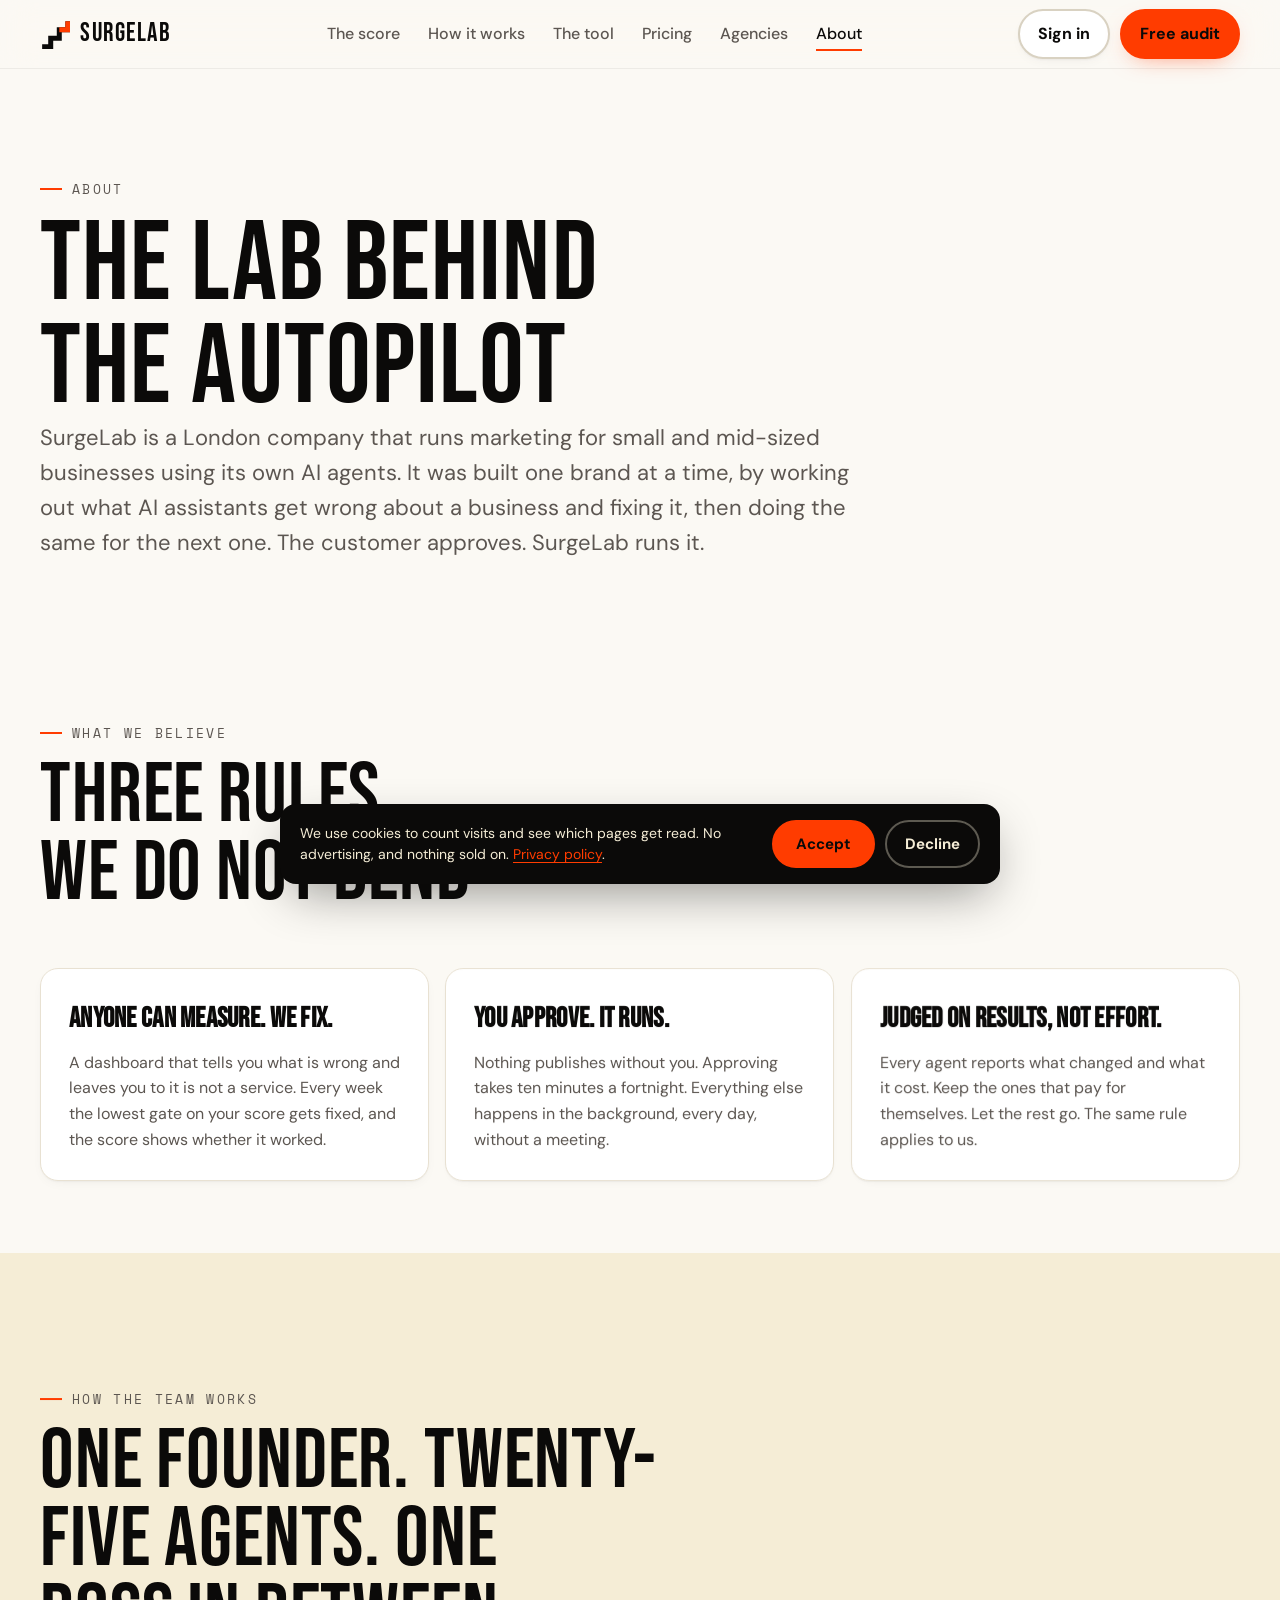
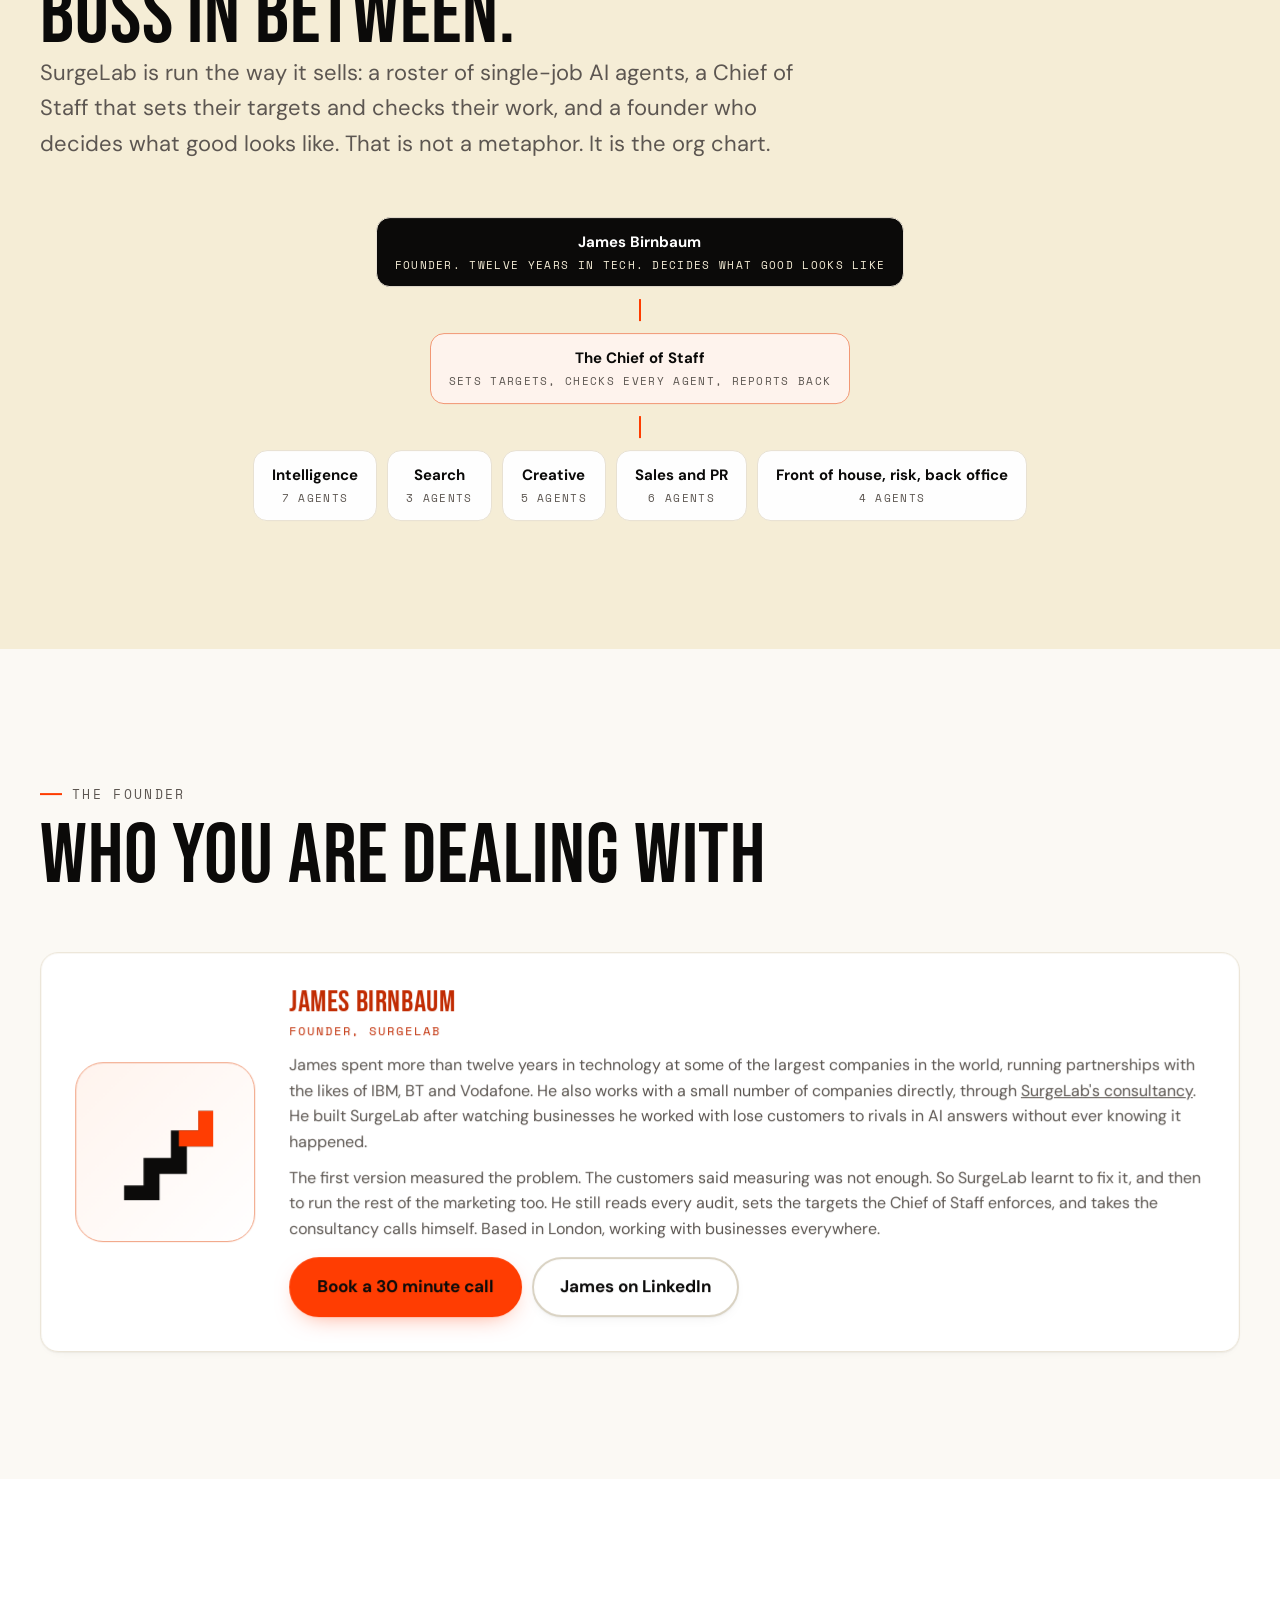
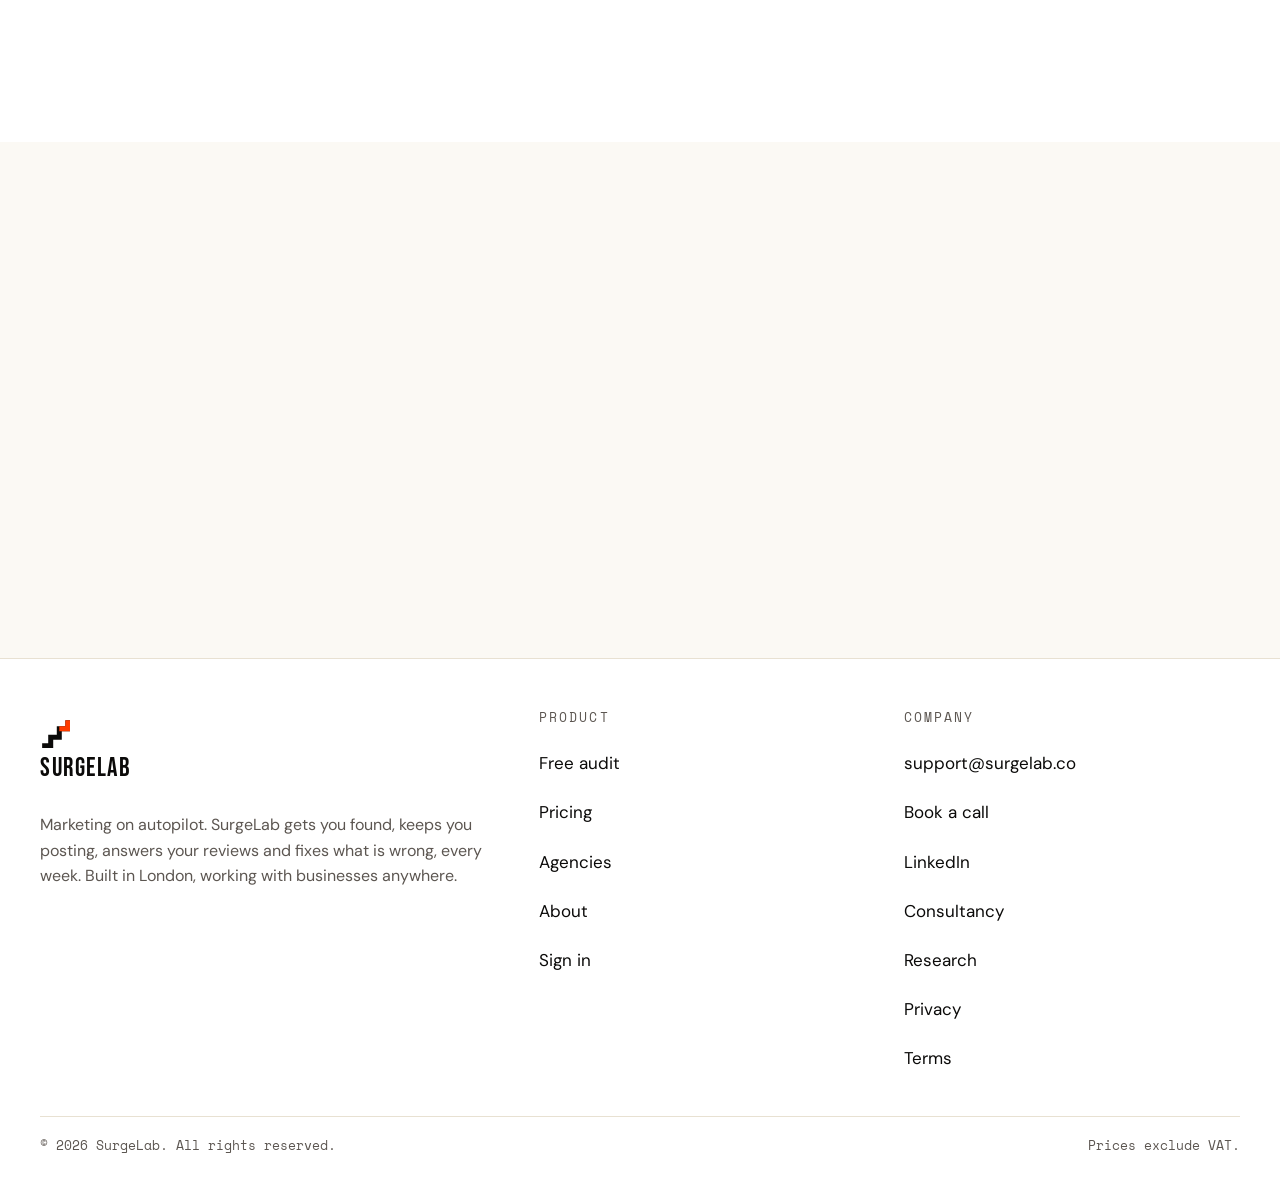
==== commit 61293682: "One name for the main action, the score explained, add-ons after the price James picked points 1 to " ====
--- a/about.html
+++ b/about.html
@@ -43,7 +43,7 @@
 {"@type":"Organization","@id":"https://surgelab.co/#org","name":"SurgeLab","legalName":"SurgeLab AI Ltd","url":"https://surgelab.co/","founder":{"@id":"https://surgelab.co/#james"},"foundingLocation":{"@type":"Place","name":"London, United Kingdom"}}
 ]}
   </script>
-  <link rel="stylesheet" href="/assets/css/site.min.css?v=34ac29a8">
+  <link rel="stylesheet" href="/assets/css/site.min.css?v=bd63cc34">
 </head>
 <body>
 <a class="skip-link" href="#main">Skip to content</a>
@@ -215,6 +215,6 @@
 </footer>
 
 <script src="/assets/js/anime.umd.min.js" defer></script>
-<script src="/assets/js/site.js?v=2761c96d" defer></script>
+<script src="/assets/js/site.js?v=320e2da7" defer></script>
 </body>
 </html>
--- a/assets/css/site.min.css
+++ b/assets/css/site.min.css
@@ -1 +1 @@
-@keyframes grad-slide{to{background-position:200%0}}@keyframes shine{0%{transform:translateX(-130%) skewX(-14deg)}to{transform:translateX(240%) skewX(-14deg)}}@keyframes drift{0%{transform:translate(0,0) scale(1)}50%{transform:translate(4%,-6%) scale(1.08)}to{transform:translate(-3%,5%) scale(.96)}}@keyframes char-in{0%{transform:translateY(112%) rotate(5deg)}to{transform:none}}@keyframes rise-in{0%{transform:translateY(26px)}to{transform:none}}@keyframes hud-in{0%{opacity:0;transform:translateY(40px) scale(.96)}to{opacity:1;transform:none}}@keyframes pulse{0%{box-shadow:0 0 0 0 rgba(15,120,51,.5)}70%{box-shadow:0 0 0 9px transparent}to{box-shadow:0 0 0 0 transparent}}@keyframes floaty{0%,to{transform:translateY(0)}50%{transform:translateY(-10px)}}@keyframes ticker{0%{transform:translateX(0)}to{transform:translateX(-50%)}}@keyframes scan{0%,20%{transform:translateX(-100%)}60%,to{transform:translateX(100%)}}@keyframes band{0%,to{background-position:0 50%}50%{background-position:100% 50%}}@keyframes blink{0%,88%,to{transform:scaleY(1)}94%{transform:scaleY(.1)}}@keyframes ant-glow{0%,to{fill:#fff}50%{fill:var(--bc)}}@keyframes bob{0%,to{transform:translateY(0) rotate(0)}50%{transform:translateY(-4px) rotate(-3deg)}}@keyframes beam-spin{to{--beam-a:360deg}}@keyframes chip-run{0%{offset-distance:0}to{offset-distance:100%}}@keyframes spark{0%,to{opacity:0;transform:scale(.4)}50%{opacity:.9;transform:scale(1.3)}}@keyframes warn-pulse{0%,to{box-shadow:0 0 0 0 rgba(202,138,4,.45)}60%{box-shadow:0 0 0 7px transparent}}@keyframes slot-in{0%{transform:scale(.7);opacity:0}}@keyframes ar-spin{to{transform:rotate(360deg)}}@keyframes consult-spin{to{transform:rotate(360deg)}}@keyframes spectrum-slide{to{background-position:-300%0}}@font-face{font-family:"Bebas Neue";font-style:normal;font-weight:400;font-display:swap;src:url(/assets/fonts/bebas-neue-latin-400-normal.woff2)format("woff2")}@font-face{font-family:"DM Sans";font-style:normal;font-weight:400;font-display:swap;src:url(/assets/fonts/dm-sans-latin-400-normal.woff2)format("woff2")}@font-face{font-family:"DM Sans";font-style:normal;font-weight:500;font-display:swap;src:url(/assets/fonts/dm-sans-latin-500-normal.woff2)format("woff2")}@font-face{font-family:"DM Sans";font-style:normal;font-weight:700;font-display:swap;src:url(/assets/fonts/dm-sans-latin-700-normal.woff2)format("woff2")}@font-face{font-family:"Space Mono";font-style:normal;font-weight:400;font-display:swap;src:url(/assets/fonts/space-mono-latin-400-normal.woff2)format("woff2")}@font-face{font-family:"Space Mono";font-style:normal;font-weight:700;font-display:swap;src:url(/assets/fonts/space-mono-latin-700-normal.woff2)format("woff2")}:root{--bg:#fbf9f4;--bg-2:#f5edd6;--bg-3:#ffffff;--card:#ffffff;--ink:#0b0a09;--muted:#5c5651;--muted-2:#857e77;--line:#e8e1d2;--line-2:#d9d2c2;--line-focus:#857e77;--orange:#ff3c00;--orange-ink:#c12a00;--amber:#ffb800;--amber-ink:#ca8a04;--cyan:#22d3ee;--cyan-ink:#0891b2;--blue:#60a5fa;--blue-ink:#2563eb;--green:#34d399;--green-ink:#0f7833;--pink:#f472b6;--pink-ink:#be185d;--violet:#a78bfa;--violet-ink:#6d28d9;--gate-found:var(--cyan-ink);--gate-right:var(--blue-ink);--gate-clear:var(--amber-ink);--gate-bookable:var(--orange-ink);--gate-proven:var(--green-ink);--font-display:"Bebas Neue", "Arial Narrow", Impact, sans-serif;--font-body:"DM Sans", system-ui, -apple-system, "Segoe UI", sans-serif;--font-mono:"Space Mono", ui-monospace, "SFMono-Regular", Menlo, monospace;--radius:18px;--radius-lg:26px;--ease-out:cubic-bezier(0.16, 1, 0.3, 1);--shadow-sm:0 1px 2px rgba(30, 20, 0, 0.04), 0 4px 14px -6px rgba(30, 20, 0, 0.08);--shadow:0 1px 2px rgba(30, 20, 0, 0.04), 0 18px 50px -20px rgba(30, 20, 0, 0.18);--shadow-hover:0 2px 4px rgba(30, 20, 0, 0.04), 0 30px 70px -24px rgba(255, 60, 0, 0.35);--container:1200px;--gutter:clamp(18px, 4vw, 40px)}*,::after,::before{box-sizing:border-box}html{-webkit-text-size-adjust:100%;scroll-behavior:smooth}body{margin:0;background:var(--bg);color:var(--ink);font-family:var(--font-body);font-size:17px;line-height:1.6;-webkit-font-smoothing:antialiased;overflow-x:hidden}img,svg,video{max-width:100%;height:auto;display:block}a,button{color:inherit}button{font:inherit}h1,h2,h3,h4{margin:0;font-weight:400}p{margin:0 0 1em}ol,ul{margin:0;padding:0;list-style:none}details summary{cursor:pointer}:focus-visible{outline:3px solid var(--orange-ink);outline-offset:3px;border-radius:6px}::selection{background:var(--orange);color:#fff}.skip-link{position:absolute;left:12px;top:-60px;z-index:100;background:var(--ink);color:#fff;padding:10px 14px;border-radius:8px;font-family:var(--font-mono);font-size:14px;text-decoration:none}.skip-link:focus{top:12px}.display{font-family:var(--font-display);line-height:.92;letter-spacing:.01em;text-transform:uppercase;text-wrap:balance}.h1{font-size:clamp(54px,12vw,128px)}.h2{font-size:clamp(42px,7.5vw,84px)}.h3{font-size:clamp(26px,4vw,40px)}.card h3,.eyebrow{text-transform:uppercase}.eyebrow,.lede{color:var(--muted)}.eyebrow{font-family:var(--font-mono);font-size:13px;letter-spacing:.18em;display:inline-flex;align-items:center;gap:10px;margin-bottom:14px}.eyebrow::before{content:"";width:22px;height:2px;background:var(--orange);display:inline-block}.lede{font-size:clamp(18px,2.2vw,22px);max-width:58ch;text-wrap:pretty}.mono{font-family:var(--font-mono);font-size:13px;letter-spacing:.06em}.faq summary:hover,.orange{color:var(--orange-ink)}.green{color:var(--green-ink)}.floater b,.ink,.nav a:hover,.nav a[aria-current=page],.prose strong{color:var(--ink)}.case-fix .found dd,.case-fix .found dt,.muted{color:var(--muted)}.grad-text{background:linear-gradient(92deg,#ff3c00 0,#ff7a00 45%,#ff3c00 100%);-webkit-background-clip:text;background-clip:text;color:transparent;background-size:200% 100%;animation:grad-slide 6s linear infinite}.vh{position:absolute;width:1px;height:1px;overflow:hidden;clip:rect(0 0 0 0);white-space:nowrap}.char,.word{display:inline-block}.word{white-space:nowrap}.char{will-change:transform}.container{width:min(100% - 2*var(--gutter),var(--container));margin-inline:auto}.section{padding:clamp(64px,10vw,136px)0;position:relative}.section-tight{padding:clamp(40px,6vw,72px)0}.section-tint{background:var(--bg-2)}.section-white{background:var(--bg-3)}.section-head{max-width:780px;margin-bottom:clamp(32px,5vw,56px)}.section-head.center{text-align:center;margin-inline:auto}.section-head.center .eyebrow{justify-content:center}.section-head.center .lede{margin-inline:auto}.grid{display:grid;gap:16px}@media (min-width:560px) and (max-width:719px){.grid-3{grid-template-columns:repeat(2,1fr)}}@media (min-width:720px){.grid-2{grid-template-columns:repeat(2,1fr)}.grid-3{grid-template-columns:repeat(3,1fr)}}@media (min-width:980px){.grid-4{grid-template-columns:repeat(4,1fr)}.grid-5{grid-template-columns:repeat(5,1fr)}}@media (min-width:720px) and (max-width:979px){.grid-4,.grid-5{grid-template-columns:repeat(2,1fr)}}.btn{--btn-bg:var(--orange);--btn-ink:#0b0a09;--btn-border:var(--orange);display:inline-flex;align-items:center;justify-content:center;gap:10px;min-height:52px;padding:14px 26px;background:var(--btn-bg);color:var(--btn-ink);border:2px solid var(--btn-border);border-radius:999px;font-family:var(--font-body);font-weight:700;font-size:17px;text-decoration:none;cursor:pointer;position:relative;overflow:hidden;isolation:isolate;transform:translate(var(--mx-btn, 0),var(--my-btn, 0));transition:transform .35s var(--ease-out),box-shadow .35s var(--ease-out),background .2s,color .2s,border-color .2s;box-shadow:0 8px 24px -12px rgba(255,60,0,.6)}.btn::after,.card::before{content:"";position:absolute;inset:0;pointer-events:none;opacity:0}.btn::after{z-index:-1;background:linear-gradient(90deg,transparent 0,rgba(255,255,255,.45) 50%,transparent 100%);transform:translateX(-130%) skewX(-14deg)}.btn:hover{box-shadow:0 18px 40px -12px rgba(255,60,0,.55);transform:translate(var(--mx-btn, 0),calc(var(--my-btn, 0) - 2px))}.btn:hover::after{opacity:1;animation:shine .9s var(--ease-out)}.btn:active{transform:scale(.97)}.btn-ghost{--btn-bg:#fff;--btn-ink:var(--ink);--btn-border:var(--line-2);box-shadow:var(--shadow-sm)}.btn-dark,.btn-ghost:hover{--btn-border:var(--ink);box-shadow:0 18px 40px -18px rgba(11,10,9,.3)}.btn-dark{--btn-bg:var(--ink);--btn-ink:#fff;box-shadow:0 8px 24px -12px rgba(11,10,9,.5)}.btn-dark:hover{box-shadow:0 18px 40px -12px rgba(11,10,9,.45)}.btn-lg{min-height:60px;padding:16px 34px;font-size:18px}.btn .arrow{transition:transform .28s var(--ease-out)}.btn:hover .arrow{transform:translateX(4px)}.btn-row{display:flex;flex-direction:column;gap:12px}@media (min-width:560px){.btn-row{flex-direction:row;flex-wrap:wrap;align-items:center}}@media (max-width:559px){.btn{width:100%}}.btn-note{font-family:var(--font-mono);font-size:13px;color:var(--muted);letter-spacing:.04em}.card,.card>*{position:relative}.card{--accent:var(--orange);--accent-ink:var(--orange-ink);overflow:hidden;background:var(--card);border:1px solid var(--line);border-radius:var(--radius);padding:clamp(20px,3vw,28px);box-shadow:var(--shadow-sm);transition:transform .35s var(--ease-out),box-shadow .35s var(--ease-out),border-color .3s ease;will-change:transform}.card::before{background:radial-gradient(420px circle at var(--mx, 50%) var(--my, 50%),color-mix(in srgb,var(--accent) 14%,transparent),transparent 60%);transition:opacity .35s ease}.card::after,.nav a::after{content:"";position:absolute;left:0}.card::after{top:0;width:60%;height:100%;pointer-events:none;opacity:0;background:linear-gradient(90deg,transparent 0,rgba(255,255,255,.7) 50%,transparent 100%);transform:translateX(-120%) skewX(-12deg)}.card:hover{transform:translateY(-5px);border-color:color-mix(in srgb,var(--accent) 45%,var(--line));box-shadow:0 2px 4px rgba(30,20,0,.04),0 30px 60px -24px color-mix(in srgb,var(--accent) 45%,transparent)}.card:hover::before{opacity:1}.card:hover::after{opacity:1;animation:shine 1.1s ease-out}.card>*{z-index:1}.card h3{font-family:var(--font-display);font-size:30px;line-height:1;letter-spacing:.02em;margin-bottom:8px}.card p{margin:0}.card p+p{margin-top:10px}.card-accent h3,.gate-card .lvl b,.icon{color:var(--accent-ink)}.icon{width:40px;height:40px;border-radius:12px;display:grid;place-items:center;background:color-mix(in srgb,var(--accent) 16%,#fff);margin-bottom:14px}.chip,.tag{font-family:var(--font-mono);letter-spacing:.12em;text-transform:uppercase}.chip{display:inline-flex;align-items:center;gap:8px;font-size:13px;padding:7px 13px;border-radius:999px;border:1px solid var(--line-2);color:var(--muted);background:#fff;box-shadow:var(--shadow-sm)}.chip .dot{width:8px;height:8px;border-radius:50%;background:var(--accent, var(--orange));box-shadow:0 0 10px var(--accent, var(--orange))}.tag{font-size:12px;padding:5px 10px;border-radius:8px;background:color-mix(in srgb,var(--accent) 14%,#fff);color:var(--accent-ink)}.site-header{position:sticky;top:0;z-index:50;background:rgba(251,249,244,.78);backdrop-filter:blur(16px) saturate(1.4);-webkit-backdrop-filter:blur(16px) saturate(1.4);border-bottom:1px solid rgba(11,10,9,.06)}.site-header .container{display:flex;align-items:center;justify-content:space-between;gap:16px;min-height:68px}.logo{display:inline-flex;align-items:center;gap:10px;min-height:44px;text-decoration:none;font-family:var(--font-display);font-size:26px;letter-spacing:.06em;text-transform:uppercase;color:var(--ink)}.logo svg{width:30px;height:30px}.logo:hover .logo-tick{transform:translate(2px,-2px)}.logo-tick{transition:transform .28s var(--ease-out)}.nav{display:none;align-items:center;gap:28px}.card p,.hud-verdict p,.nav a{color:var(--muted);font-size:16px}.nav a{text-decoration:none;font-weight:500;position:relative;padding:12px 0;display:inline-block}.nav a::after{right:100%;bottom:8px;height:2px;background:var(--orange);transition:right .28s var(--ease-out)}.nav a:hover::after,.nav a[aria-current=page]::after{right:0}.header-actions{display:flex;align-items:center;gap:10px}.header-actions .btn{min-height:44px;padding:10px 18px;font-size:16px;width:auto}.header-actions .btn-signin{display:none}.menu-btn{display:inline-flex;align-items:center;justify-content:center;width:44px;height:44px;flex:none;background:#fff;border:1px solid var(--line-2);border-radius:12px;cursor:pointer}.menu-btn span,.menu-btn span::after,.menu-btn span::before{display:block;width:18px;height:2px;background:var(--ink);position:relative;transition:transform .25s var(--ease-out),opacity .2s}.menu-btn span::after,.menu-btn span::before{content:"";position:absolute;left:0}.menu-btn span::before{top:-6px}.menu-btn span::after{top:6px}.menu-btn[aria-expanded=true] span{background:0 0}.menu-btn[aria-expanded=true] span::before{transform:translateY(6px) rotate(45deg)}.menu-btn[aria-expanded=true] span::after{transform:translateY(-6px) rotate(-45deg)}.mobile-nav{display:none;border-top:1px solid var(--line);background:rgba(251,249,244,.98)}.checklist li b,.consult li b,.gate .bar i,.mobile-nav.is-open{display:block}.mobile-nav ul{padding:12px 0 18px}.mobile-nav a{display:block;padding:14px 0;font-size:18px;text-decoration:none;border-bottom:1px solid var(--line)}.mobile-nav .btn{margin-top:14px}@media (min-width:900px){.nav{display:flex}.menu-btn,.mobile-nav{display:none!important}.header-actions .btn-signin{display:inline-flex}}.blob,.mesh{position:absolute}.mesh{inset:0;overflow:hidden;pointer-events:none}.blob{border-radius:50%;opacity:.55;will-change:transform;animation:drift 22s ease-in-out infinite alternate;background:radial-gradient(closest-side,var(--bc),transparent 100%)!important}.blob-1{width:56vw;height:56vw;max-width:720px;max-height:720px;--bc:#ff7a3d;top:-24%;right:-14%;opacity:.55}.blob-2{width:40vw;height:40vw;max-width:520px;max-height:520px;--bc:#ffd166;bottom:-18%;left:-10%;opacity:.7;animation-delay:-6s}.blob-3{width:30vw;height:30vw;max-width:380px;max-height:380px;--bc:#f9a8d4;top:40%;left:30%;opacity:.45;animation-delay:-11s}.blob-4{width:26vw;height:26vw;max-width:340px;max-height:340px;--bc:#7dd3fc;top:10%;left:55%;opacity:.45;animation-delay:-15s}.grid-bg,.noise{position:absolute;inset:0}.grid-bg{background-image:linear-gradient(rgba(11,10,9,.06) 1px,transparent 1px),linear-gradient(90deg,rgba(11,10,9,.06) 1px,transparent 1px);background-size:56px 56px;mask-image:radial-gradient(ellipse 70% 60%at 50% 40%,#000 30%,transparent 75%);-webkit-mask-image:radial-gradient(ellipse 70% 60%at 50% 40%,#000 30%,transparent 75%)}.noise{opacity:.35;pointer-events:none;background-image:url("data:image/svg+xml,%3Csvg xmlns='http://www.w3.org/2000/svg' width='180' height='180'%3E%3Cfilter id='n'%3E%3CfeTurbulence type='fractalNoise' baseFrequency='0.85' numOctaves='2' stitchTiles='stitch'/%3E%3CfeColorMatrix values='0 0 0 0 0 0 0 0 0 0 0 0 0 0 0 0 0 0 0.06 0'/%3E%3C/filter%3E%3Crect width='100%25' height='100%25' filter='url(%23n)'/%3E%3C/svg%3E")}.hero{position:relative;overflow:hidden;padding:clamp(56px,9vw,120px)0 clamp(48px,7vw,96px);min-height:80vh;display:flex;align-items:center}.hero-layer{position:absolute;inset:0;will-change:transform}.hero-inner{position:relative;display:grid;gap:44px;align-items:center}@media (min-width:980px){.hero-inner{grid-template-columns:1.1fr .9fr;gap:56px}}.hero .h1{margin:6px 0 22px}.hero .h1 .line{display:block;overflow:hidden;padding-bottom:.06em;margin-bottom:-.06em}.hero .h1 .char{animation:char-in 1.1s var(--ease-out) backwards;animation-delay:calc(var(--i, 0)*28ms + 60ms)}.hero .lede{margin-bottom:30px}.hero-sub{display:flex;flex-wrap:wrap;gap:10px;margin-top:22px}.hero-enter{animation:rise-in 1s var(--ease-out) backwards;animation-delay:calc(var(--i, 0)*110ms + 300ms)}.hud{animation:hud-in 1.3s cubic-bezier(.2,1.4,.4,1) backwards;animation-delay:500ms;position:relative;border-radius:var(--radius-lg);padding:clamp(20px,3vw,30px);background:rgba(255,255,255,.86);backdrop-filter:blur(14px);-webkit-backdrop-filter:blur(14px);border:1px solid rgba(11,10,9,.08);box-shadow:0 40px 90px -30px rgba(30,20,0,.35),0 0 0 1px rgba(255,255,255,.6) inset;transform-style:preserve-3d;will-change:transform}.hud-top{display:flex;justify-content:space-between;align-items:center;gap:12px;margin-bottom:18px}.live,.ring .num small{font-family:var(--font-mono)}.hud-score,.live{align-items:center}.live{display:inline-flex;gap:8px;font-size:13px;letter-spacing:.14em;color:var(--green-ink);white-space:nowrap}.floater::before,.live i{width:8px;height:8px;border-radius:50%}.live i{background:var(--green-ink);box-shadow:0 0 0 0 rgba(15,120,51,.5);animation:pulse 1.8s infinite}.hud-score{display:grid;grid-template-columns:auto 1fr;gap:20px;margin-bottom:20px}.ring{width:122px;height:122px;position:relative}.ring svg{width:100%;height:100%;transform:rotate(-90deg)}.ring circle{fill:none;stroke-width:10;stroke-linecap:round}.ring .track{stroke:rgba(11,10,9,.08)}.ring .bar{stroke:var(--orange);stroke-dasharray:314;stroke-dashoffset:314;transition:stroke-dashoffset 1.6s var(--ease-out)}.ring .num{position:absolute;inset:0;display:flex;flex-direction:column;align-items:center;justify-content:center;gap:2px;font-family:var(--font-display);font-size:44px;line-height:1}.ring .num small{display:block;font-size:10px;letter-spacing:.12em;color:var(--muted);line-height:1}.hud-verdict .display{font-size:30px;line-height:1}.hud-verdict p{margin:6px 0 0}.gate,.gates{display:grid;gap:10px}.gate{grid-template-columns:22px 1fr auto;align-items:center;font-size:16px;opacity:0;transform:translateX(-10px);transition:opacity .5s var(--ease-out),transform .5s var(--ease-out)}.gate.is-in{opacity:1;transform:none}.gate .k{font-family:var(--font-mono);font-size:12px;letter-spacing:.1em;color:var(--muted);width:22px}.gate .name{display:flex;align-items:center;gap:10px;font-weight:500}.gate .bar{height:8px;border-radius:999px;background:rgba(11,10,9,.07);flex:1;overflow:hidden;min-width:60px}.gate .bar i{height:100%;width:0;background:var(--g, var(--orange));transition:width 1.2s var(--ease-out);border-radius:inherit}.gate .pts,.hud-foot{font-family:var(--font-mono);font-size:13px}.gate .pts{min-width:44px;text-align:right;font-variant-numeric:tabular-nums}.hud-foot{margin-top:18px;color:var(--muted);letter-spacing:.04em}.floaters{position:absolute;inset:0;pointer-events:none;display:none;z-index:2}@media (min-width:980px){.floaters{display:block}}.floater,.marquee-track span{font-family:var(--font-mono);text-transform:uppercase}.floater{position:absolute;padding:9px 13px;border-radius:12px;font-size:13px;letter-spacing:.1em;background:#fff;border:1px solid var(--line-2);color:var(--ink);box-shadow:var(--shadow);animation:floaty 6s ease-in-out infinite}.floater::before{content:"";display:inline-block;background:var(--f, var(--orange));margin-right:8px;vertical-align:1px}.marquee{overflow:hidden;padding:16px 0;border-top:1px solid var(--line);border-bottom:1px solid var(--line);background:#fff}.marquee-track{display:flex;gap:48px;width:max-content;animation:ticker 44s linear infinite}.marquee:hover .marquee-track{animation-play-state:paused}.marquee-track span{font-size:14px;letter-spacing:.16em;color:var(--muted);white-space:nowrap;display:inline-flex;align-items:center;gap:14px}.marquee-track span::after{content:"";width:6px;height:6px;background:var(--orange);border-radius:50%}.marquee-logos .marquee-track{gap:64px;animation-duration:60s}.marquee-logos .marquee-track span{font-family:var(--font-display);font-size:26px;letter-spacing:.06em;color:var(--muted-2);text-transform:uppercase}.marquee-logos .marquee-track span::after{display:none}[data-reveal]{opacity:0;transform:translateY(28px);transition:opacity .9s var(--ease-out),transform .9s var(--ease-out);transition-delay:var(--d, 0ms)}.feed.is-in li,.js-anime [data-reveal].is-in,.js-anime [data-stagger].is-in>*,[data-reveal].is-in{opacity:1;transform:none}[data-reveal=scale]{transform:scale(.94) translateY(20px)}[data-reveal=left]{transform:translateX(-36px)}[data-reveal=right]{transform:translateX(36px)}.js-anime [data-reveal]{transition:none;opacity:0;transform:translateY(36px)}.js-anime [data-reveal=left]{transform:translateX(-40px)}.js-anime [data-reveal=right]{transform:translateX(40px)}.js-anime [data-reveal=scale]{transform:translateY(24px) scale(.94)}.js-anime [data-stagger]>*{opacity:0;transform:translateY(40px) scale(.97)}.section-tight,.section:not(.how){content-visibility:auto;contain-intrinsic-size:auto 900px}.gate-card{min-height:280px;display:flex;flex-direction:column}.gate-card .lvl{font-family:var(--font-mono);font-size:12px;letter-spacing:.12em;color:var(--muted);display:flex;justify-content:space-between;gap:8px;margin-bottom:14px;padding-right:44px;white-space:nowrap}.gate-card h3{font-size:clamp(32px,2.6vw,42px);color:var(--accent-ink)}.gate-card .q{color:var(--ink);font-size:17px;font-weight:500;margin-bottom:6px}.gate-card .xp{margin-top:auto;padding-top:18px}.gate-card .xp .bar{height:8px;border-radius:999px;background:rgba(11,10,9,.07);overflow:hidden}.gate-card .xp .bar i{display:block;height:100%;width:0;background:var(--accent-ink);transition-delay:var(--d, 0ms);border-radius:inherit}.gate-card .xp .lbl{display:flex;justify-content:space-between;gap:8px;font-family:var(--font-mono);font-size:13px;color:var(--muted);margin-top:8px}.gate-card .xp .lbl span:last-child{white-space:nowrap;font-variant-numeric:tabular-nums}.gate-card .badge{position:absolute;top:18px;right:18px;width:34px;height:34px;border-radius:50%;display:grid;place-items:center;background:color-mix(in srgb,var(--accent) 16%,#fff);color:var(--accent-ink);font-size:18px}.total-line{display:flex;flex-wrap:wrap;align-items:baseline;gap:10px 22px;margin-top:28px;font-family:var(--font-mono);font-size:14px;color:var(--muted)}.gate-card .badge,.step .n,.total-line b{font-family:var(--font-display)}.total-line b{font-size:44px;color:var(--ink);letter-spacing:.02em;font-variant-numeric:tabular-nums}.how{position:relative}.how-track{display:grid;gap:16px}.step .n{font-size:92px;line-height:.85;color:transparent;-webkit-text-stroke:1.5px var(--accent-ink);margin-bottom:14px}.step h3{font-size:36px}.step .tag-row{margin-top:18px}@media (min-width:1024px){.how-track{grid-template-columns:repeat(3,minmax(0,1fr));gap:24px}.step{padding:34px 32px}.step .n{font-size:80px}.step h3{font-size:32px}}.how-progress{display:none}.demo-wrap{position:relative}.section{overflow:hidden}.demo-glow{position:absolute;inset:-10% -6%;background:radial-gradient(60% 60%at 30% 30%,rgba(255,122,61,.35),transparent 70%),radial-gradient(50% 50%at 75% 70%,rgba(125,211,252,.35),transparent 70%),radial-gradient(40% 40%at 60% 20%,rgba(249,168,212,.3),transparent 70%);pointer-events:none}.window{position:relative;background:#fff;border:1px solid var(--line-2);border-radius:var(--radius-lg);box-shadow:0 50px 110px -40px rgba(30,20,0,.35),0 0 0 1px rgba(255,255,255,.8) inset;overflow:hidden}.window-bar{display:flex;align-items:center;gap:8px;padding:12px 16px;border-bottom:1px solid var(--line);background:var(--bg)}.window-bar i{width:11px;height:11px;border-radius:50%;background:var(--line-2)}.window-bar i:nth-child(1){background:#ff5f57}.window-bar i:nth-child(2){background:#febc2e}.window-bar i:nth-child(3){background:#28c840}.window-bar .url{margin-left:10px;font-family:var(--font-mono);font-size:12px;color:var(--muted);background:#fff;border:1px solid var(--line);border-radius:8px;padding:5px 12px;flex:1;letter-spacing:.04em}.panel .ph,.window-bar .demo-tag{font-family:var(--font-mono);letter-spacing:.14em}.window-bar .demo-tag{font-size:11px;color:#7a5200;background:#fff4d6;padding:4px 8px;border-radius:6px}.window-body{display:grid;gap:14px;padding:16px;background:linear-gradient(180deg,#fff,#fbf9f4)}@media (min-width:760px){.window-body{grid-template-columns:1.3fr 1fr;grid-template-rows:auto auto}.panel-wide{grid-column:1/-1}}@media (min-width:1024px){.window-body{grid-template-columns:1.4fr 1fr 1fr;grid-template-rows:auto auto}.panel-tall{grid-row:1/3}.panel-wide{grid-column:2/-1}}.panel{background:#fff;border:1px solid var(--line);border-radius:14px;padding:16px;box-shadow:var(--shadow-sm);min-width:0}.panel .ph{font-size:12px;text-transform:uppercase;color:var(--muted);margin:0 0 10px;display:flex;justify-content:space-between;gap:8px}.panel .ph span{color:var(--ink);letter-spacing:0;text-transform:none;font-family:var(--font-body);font-weight:600}.panel .big{font-family:var(--font-display);font-size:42px;line-height:1;letter-spacing:.02em;font-variant-numeric:tabular-nums}.chart text,.panel .delta{font-family:var(--font-mono)}.panel .delta{font-size:13px;color:var(--green-ink)}.chart{width:100%;height:auto;overflow:visible}.chart text{font-size:10px;fill:var(--muted)}.chart .grid-line{stroke:rgba(11,10,9,.08);stroke-width:1}.chart .line{fill:none;stroke:var(--orange-ink);stroke-width:2.5;stroke-linecap:round;stroke-linejoin:round}.chart .area{fill:url(#areaGrad);opacity:0;transition:opacity 1s ease 1s}.chart.is-in .area,.chart.is-in .pt{opacity:1}.chart .pt{fill:#fff;stroke:var(--orange-ink);stroke-width:2.5;r:5;opacity:0;transition:opacity .4s ease 1.4s}.chart .bar{transform-origin:bottom;transform:scaleY(0);transition:transform 1s var(--ease-out)}.chart.is-in .bar{transform:scaleY(1)}.chart .bar:nth-child(2){transition-delay:.1s}.chart .bar:nth-child(3){transition-delay:.2s}.chart .bar:nth-child(4){transition-delay:.3s}.brow,.legend li{align-items:center}.brow{display:grid;grid-template-columns:82px 1fr auto;gap:10px;font-size:14px}.brow .b{height:12px;border-radius:6px;background:rgba(11,10,9,.06);overflow:hidden}.brow .b i{display:block;height:100%;width:0;border-radius:inherit;background:var(--c);transition:width 1.1s var(--ease-out);transition-delay:var(--d, 0ms)}.brow .v{font-family:var(--font-mono);font-size:13px;color:var(--ink);font-variant-numeric:tabular-nums;min-width:42px;text-align:right}.donut{display:grid;grid-template-columns:96px 1fr;gap:14px;align-items:center}.donut svg{transform:rotate(-90deg)}.donut circle{fill:none;stroke-width:14}.donut .d-track{stroke:rgba(11,10,9,.07)}.donut .d-seg{stroke-dasharray:251;stroke-dashoffset:251;transition:stroke-dashoffset 1.3s var(--ease-out);stroke-linecap:butt}.legend{display:grid;gap:6px;font-size:14px}.legend li{display:flex;gap:8px}.legend i{width:10px;height:10px;border-radius:3px;background:var(--c);flex:none}.legend b{margin-left:auto;font-size:13px;font-weight:400}.feed,.feed li{display:grid;gap:8px}.feed li{grid-template-columns:30px 1fr auto;gap:10px;align-items:center;font-size:14px;padding:8px 10px;border-radius:10px;background:var(--bg);opacity:0;transform:translateY(8px);transition:opacity .5s var(--ease-out),transform .5s var(--ease-out);transition-delay:var(--d, 0ms)}.feed .av{width:30px;height:30px;border-radius:9px;display:grid;place-items:center;background:color-mix(in srgb,var(--c) 18%,#fff);color:var(--c);font-family:var(--font-display);font-size:15px}.feed .t,.legend b{font-family:var(--font-mono)}.feed .t{font-size:11px;color:var(--muted)}.gate-strip,.gate-strip+.lbls{display:grid;grid-template-columns:repeat(5,1fr);gap:6px;margin-top:12px}.gate-strip div{height:8px;border-radius:4px;background:var(--c);opacity:.85}.gate-strip+.lbls{font-family:var(--font-mono);font-size:10px;color:var(--muted);margin-top:6px;text-align:center}.bento{display:grid;gap:16px}@media (min-width:720px){.bento{grid-template-columns:repeat(2,1fr)}}@media (min-width:1024px){.bento{grid-template-columns:repeat(3,1fr)}.bento .span-2{grid-column:span 2}}.bento .card{padding:clamp(22px,3vw,30px)}.bento .card h3{font-size:32px}.agents-scroller{display:flex;overflow-x:auto;scroll-snap-type:x mandatory;gap:14px;margin-inline:calc(-1*var(--gutter));padding:8px var(--gutter) 22px;scrollbar-width:thin;-webkit-overflow-scrolling:touch;cursor:grab}.agents-scroller:active{cursor:grabbing}.agents-scroller .agent{flex:0 0 min(80%,300px);scroll-snap-align:start}.agent{padding:22px}.agent .role{font-family:var(--font-mono);font-size:12px;letter-spacing:.16em;text-transform:uppercase;color:var(--accent-ink);margin-bottom:8px;display:flex;justify-content:space-between}.agent h3{font-size:28px;color:var(--ink)}.agent p{font-size:16px}.agent .av{width:46px;height:46px;border-radius:14px;display:grid;place-items:center;background:color-mix(in srgb,var(--accent) 18%,#fff);color:var(--accent-ink);font-family:var(--font-display);font-size:24px;margin-bottom:12px}.sowhat{display:grid;gap:14px}@media (min-width:720px){.sowhat{grid-template-columns:repeat(3,1fr)}}.sowhat .card b{display:block;font-size:18px;margin-bottom:6px}.video-feature{display:grid;gap:24px;align-items:center}@media (min-width:900px){.video-feature{grid-template-columns:1fr 1fr;gap:48px}}.lock,.lock .frame-unused{box-shadow:var(--shadow);display:grid;place-items:center;overflow:hidden}.lock{--accent:var(--pink);--accent-ink:var(--pink-ink);position:relative;border-radius:var(--radius-lg);background:linear-gradient(135deg,#fff1eb,#fff8e1 50%,#ecfeff);border:1px solid var(--line-2)}.lock .frame-unused{position:absolute;inset:12%;border-radius:18px;background:#fff;border:1px solid var(--line)}.lock .frame::before{content:"";position:absolute;inset:0;background:linear-gradient(120deg,transparent 30%,rgba(255,255,255,.8) 50%,transparent 70%);transform:translateX(-100%);animation:scan 4s ease-in-out infinite}.lock .mark{width:34%}.lock .pin{position:absolute;padding:8px 12px;border-radius:10px;background:#fff;border:1px solid var(--line-2);box-shadow:var(--shadow);font-family:var(--font-mono);font-size:12px;letter-spacing:.1em;text-transform:uppercase;animation:floaty 5s ease-in-out infinite}.addon li::before,.lock .pin b{color:var(--accent-ink)}.addon ul,.checklist,.checklist li{display:grid;gap:12px}.checklist li{grid-template-columns:28px 1fr;align-items:start;font-size:17px}.checklist li span,.stat .big small{color:var(--muted);font-size:16px}.checklist .tick{width:28px;height:28px;border-radius:50%;display:grid;place-items:center;background:color-mix(in srgb,var(--accent, var(--orange)) 16%,#fff);color:var(--accent-ink, var(--orange-ink))}.stat .big{font-family:var(--font-display);font-size:clamp(64px,9vw,110px);line-height:.9;color:var(--accent-ink);font-variant-numeric:tabular-nums}.stat .big small{font-size:.42em}.stat p{margin-top:12px}.sample::before,.stat .src{font-family:var(--font-mono)}.stat .src{font-size:12px;color:var(--muted);margin-top:14px;letter-spacing:.06em}.sample{position:relative}.sample::before{content:"SAMPLE — REPLACE ME";position:absolute;top:12px;right:12px;font-size:10px;letter-spacing:.14em;color:var(--amber-ink);background:#fff4d6;padding:4px 8px;border-radius:6px;z-index:2}.quote{font-size:19px;line-height:1.5;color:var(--ink);margin:0 0 16px}.quote::before,.who .av{font-family:var(--font-display)}.quote::before{content:"“";color:var(--orange);font-size:48px;line-height:0;vertical-align:-14px;margin-right:6px}.inc b,.who{font-size:16px}.who{display:flex;align-items:center;gap:12px;color:var(--muted)}.who .av{width:40px;height:40px;border-radius:50%;background:linear-gradient(135deg,var(--orange),var(--amber));display:grid;place-items:center;font-size:20px;color:#fff}.seg,.seg .pill,.seg button{border-radius:999px}.seg{display:inline-flex;padding:5px;border:1px solid var(--line-2);background:#fff;position:relative;box-shadow:var(--shadow-sm)}.seg button{position:relative;z-index:1;border:0;background:0 0;padding:10px 22px;min-height:44px;font-weight:600;cursor:pointer;transition:color .2s;white-space:nowrap}.seg button[aria-pressed=true]{color:#fff}.seg .pill{position:absolute;top:5px;bottom:5px;left:5px;width:calc(50% - 5px);background:var(--ink);transition:transform .4s var(--ease-out)}.seg[data-mode=agencies] .pill,.seg[data-mode=annual] .pill{transform:translateX(100%)}.seg .save{font-family:var(--font-mono);font-size:11px;margin-left:6px;letter-spacing:.08em;color:var(--green-ink)}.seg button[aria-pressed=true] .save{color:#9be4b2}.quiz-steps span.on,.seg-orange .pill{background:var(--orange)}.seg-orange button[aria-pressed=true],.seg-orange button[aria-pressed=true] .save{color:#0b0a09}.plan{padding:clamp(24px,4vw,44px);border-color:color-mix(in srgb,var(--orange) 40%,var(--line));box-shadow:0 2px 4px rgba(30,20,0,.04),0 40px 90px -36px rgba(255,60,0,.45);max-width:860px;margin-inline:auto}.faq summary,.plan-head{display:flex;justify-content:space-between}.plan-head{flex-wrap:wrap;gap:18px;align-items:flex-end;margin-bottom:26px}.plan h3{font-size:clamp(42px,6vw,68px);margin:0}.plan .price{font-family:var(--font-display);font-size:clamp(60px,9vw,100px);line-height:.9;color:var(--orange-ink);display:flex;align-items:baseline;gap:8px;font-variant-numeric:tabular-nums}.plan .price small,.vat{font-family:var(--font-mono);font-size:13px;color:var(--muted);letter-spacing:.08em}.plan .price .amt{display:inline-block;min-width:3ch;transition:transform .35s var(--ease-out),opacity .35s}.plan .price.is-flipping .amt{transform:translateY(-14px) rotateX(70deg);opacity:0}.vat{letter-spacing:.06em;margin-top:6px}.includes{display:grid;gap:12px;margin:22px 0 26px}@media (min-width:640px){.includes{grid-template-columns:repeat(3,1fr)}}.inc{--accent:var(--orange);--accent-ink:var(--orange-ink);padding:16px;border-radius:14px;border:1px solid var(--line);background:var(--bg);transition:transform .3s var(--ease-out),border-color .3s,box-shadow .3s}.inc:hover{transform:translateY(-3px);border-color:color-mix(in srgb,var(--accent) 45%,var(--line));box-shadow:var(--shadow)}.inc .ic{width:34px;height:34px;border-radius:9px;display:grid;place-items:center;background:color-mix(in srgb,var(--accent) 16%,#fff);color:var(--accent-ink);margin-bottom:10px}.inc b{display:block;margin-bottom:4px}.addon li,.addons h4,.inc span,.seg button,.tl span{font-size:16px;color:var(--muted)}.addons{max-width:860px;margin:28px auto 0}.addons h4{font-family:var(--font-mono);font-size:13px;letter-spacing:.16em;text-transform:uppercase;margin-bottom:12px}.addon{display:grid;gap:14px;padding:22px}@media (min-width:640px){.addon{grid-template-columns:1fr auto;align-items:start}}.addon h3{font-size:30px;margin-bottom:6px}.addon ul{gap:6px;margin-top:10px}.addon li{display:flex;gap:10px}.addon li::before{content:"✓";font-weight:700;flex:none}.addon .tag{align-self:start;white-space:nowrap}.pricing-panel[hidden]{display:none}.agency-plan{max-width:860px;margin-inline:auto;padding:clamp(24px,4vw,44px);--accent:var(--cyan);--accent-ink:var(--cyan-ink)}.agency-plan h3{font-size:clamp(42px,6vw,68px)}.agency-plan .includes{grid-template-columns:1fr}@media (min-width:640px){.agency-plan .includes{grid-template-columns:repeat(2,1fr)}}.consult,.consult ul{display:grid;position:relative}.consult{overflow:hidden;border-radius:var(--radius-lg);background:var(--ink);color:#fff;padding:clamp(32px,5vw,64px);gap:28px;align-items:center}@media (min-width:900px){.consult{grid-template-columns:1.2fr .8fr}}.consult .eyebrow{color:#c9c2b6}.consult .display{color:#fff}.consult .lede{color:#c9c2b6}.consult .btn{--btn-bg:var(--orange);--btn-ink:#0b0a09;--btn-border:var(--orange)}.consult .btn-ghost{--btn-bg:transparent;--btn-ink:#fff;--btn-border:rgba(255,255,255,0.35)}.consult .btn-ghost:hover{--btn-border:#fff}.consult .orb{position:absolute;width:60%;aspect-ratio:1;border-radius:50%;background:radial-gradient(circle,rgba(255,60,0,.6),transparent 65%);right:-20%;top:-30%;animation:drift 18s ease-in-out infinite alternate}.consult ul{gap:12px}.consult li{display:grid;grid-template-columns:34px 1fr;gap:12px;align-items:start}.consult li span{color:#c9c2b6;font-size:16px}.consult .n{width:34px;height:34px;border-radius:10px;display:grid;place-items:center;background:rgba(255,255,255,.1);font-family:var(--font-display);font-size:18px;color:var(--orange)}.faq details{border-bottom:1px solid var(--line)}.faq summary{list-style:none;align-items:center;gap:16px;padding:20px 0;font-size:18px;font-weight:600;min-height:44px}.faq summary::-webkit-details-marker{display:none}.faq summary .plus{width:32px;height:32px;border-radius:50%;border:1px solid var(--line-2);background:#fff;display:grid;place-items:center;flex:none;position:relative;transition:transform .3s var(--ease-out),background .2s,border-color .2s}.faq summary .plus::after,.faq summary .plus::before{content:"";position:absolute;background:var(--ink);width:12px;height:2px}.faq summary .plus::after{transform:rotate(90deg)}.faq details[open] summary .plus{transform:rotate(45deg);background:var(--orange);border-color:var(--orange)}.faq .a{padding:0 0 22px;color:var(--muted);max-width:70ch}.faq .a p:last-child{margin:0}.faq .a a,.site-footer a:hover{color:var(--orange-ink)}.cta-band,.video-band{position:relative;overflow:hidden}.cta-band{border-radius:var(--radius-lg);padding:clamp(36px,6vw,80px);text-align:center;background:linear-gradient(120deg,#ff3c00,#ff7a00,#ffb800,#ff3c00);background-size:300% 300%;animation:band 14s ease infinite;box-shadow:0 40px 90px -36px rgba(255,60,0,.6)}.cta-band,.cta-band .display{color:#0b0a09}.cta-band .lede{color:rgba(11,10,9,.72);margin:14px auto 26px}.cta-band .btn{--btn-bg:#0b0a09;--btn-ink:#fff;--btn-border:#0b0a09}.cta-band .btn-ghost{--btn-bg:transparent;--btn-ink:#0b0a09;--btn-border:rgba(11,10,9,0.4)}.cta-band .btn-row{justify-content:center}.video-band{background:#050505}.video-band video{width:100%;max-height:70vh;object-fit:cover;display:block}.prose h2,.video-band .fallback{font-family:var(--font-display);text-transform:uppercase}.video-band .fallback{display:grid;place-items:center;min-height:240px;color:#f5edd6;font-size:clamp(40px,8vw,96px);letter-spacing:.04em}.site-footer{border-top:1px solid var(--line);padding:48px 0 32px;background:#fff}.foot-grid{display:grid;gap:28px}@media (min-width:720px){.foot-grid{grid-template-columns:1.4fr 1fr 1fr}}.site-footer h3{letter-spacing:.16em;text-transform:uppercase;color:var(--muted);margin-bottom:12px}.site-footer a{text-decoration:none;color:var(--ink);display:inline-block;padding:11px 0}.foot-bottom,.site-footer p{color:var(--muted);font-size:16px}.foot-bottom,.site-footer h3{font-family:var(--font-mono);font-size:13px}.foot-bottom{margin-top:32px;padding-top:18px;border-top:1px solid var(--line);display:flex;flex-wrap:wrap;gap:8px 20px;justify-content:space-between}.prose{max-width:760px}.prose h1{margin-bottom:8px}.prose h2{font-size:32px;letter-spacing:.02em;margin:40px 0 12px;color:var(--ink)}.prose h2:first-of-type{margin-top:28px}.prose li,.prose p{color:var(--muted);font-size:17px}.prose ul{list-style:disc;padding-left:22px;margin-bottom:1em}.prose li{margin-bottom:6px}.prose a{color:var(--orange-ink)}.prose code{font-family:var(--font-mono);font-size:.9em;background:var(--bg-2);padding:2px 6px;border-radius:6px}.field label,.prose .meta{font-family:var(--font-mono);font-size:14px;color:var(--muted);letter-spacing:.06em}.form{display:grid;gap:16px;max-width:560px}.field label{display:block;font-size:13px;letter-spacing:.14em;text-transform:uppercase;margin-bottom:8px}.field input,.field select,.field textarea{width:100%;min-height:52px;padding:12px 16px;border-radius:12px;background:#fff;border:1px solid var(--line-focus);color:var(--ink);font:inherit;font-size:17px;transition:border-color .2s,box-shadow .2s}.field input:focus,.field select:focus,.field textarea:focus{outline:0;border-color:var(--orange);box-shadow:0 0 0 4px rgba(255,60,0,.18)}.field select{appearance:none;-webkit-appearance:none;background-image:url("data:image/svg+xml,%3Csvg xmlns='http://www.w3.org/2000/svg' width='14' height='9' viewBox='0 0 14 9'%3E%3Cpath d='M1 1l6 6 6-6' stroke='%235c5651' stroke-width='2' fill='none'/%3E%3C/svg%3E");background-repeat:no-repeat;background-position:right 16px center;padding-right:44px}.field .hint{font-size:16px;color:var(--muted);margin-top:6px}.hp{position:absolute;left:-9999px}.audit-form{padding:clamp(20px,3vw,28px);border-color:color-mix(in srgb,var(--orange) 40%,var(--line));box-shadow:0 2px 4px rgba(30,20,0,.04),0 40px 90px -36px rgba(255,60,0,.45)}.audit-form .row{display:grid;gap:10px}@media (min-width:640px){.audit-form .row{grid-template-columns:1fr auto}.audit-form .row .btn{width:auto}}.audit-form input{min-height:56px;font-size:18px}.audit-form .note{display:flex;align-items:center;gap:8px;margin-top:12px;font-family:var(--font-mono);font-size:13px;color:var(--muted);letter-spacing:.04em}.timeline{gap:14px}.timeline,.tl,.tl .n{display:grid}.tl{grid-template-columns:44px 1fr;gap:16px;align-items:start;padding:18px}.tl .n{width:44px;height:44px;border-radius:12px;place-items:center;font-family:var(--font-display);font-size:24px;background:color-mix(in srgb,var(--accent) 16%,#fff);color:var(--accent-ink)}.tl b{display:block;font-size:17px;margin-bottom:4px}.result-demo{padding:clamp(20px,3vw,28px)}.result-demo .row{display:grid;grid-template-columns:1fr auto;gap:12px;align-items:center;padding:12px 0;border-bottom:1px solid var(--line);font-size:16px}.ar-table tr:last-child td,.result-demo .row:last-child{border-bottom:0}.result-demo .row b{color:var(--ink)}.doors .door text,.pill{font-family:var(--font-mono)}.pill{font-size:12px;letter-spacing:.12em;text-transform:uppercase;padding:5px 10px;border-radius:999px}.pill-ok{background:#dfede3;color:var(--green-ink)}.pill-warn{background:#fff4d6;color:var(--amber-ink)}.pill-bad{background:#ffe4da;color:var(--orange-ink)}.pillars .card h3{font-size:30px}.agency-form-wrap{padding:clamp(22px,3.5vw,36px)}@media (prefers-reduced-motion:reduce){html{scroll-behavior:auto}*,::after,::before{animation:none!important;transition:none!important}.feed li,.gate,.hero-enter,[data-reveal]{opacity:1!important;transform:none!important}.blob,.hero-layer,.hud{transform:none!important}.marquee-track{animation:none!important;flex-wrap:wrap;width:auto;justify-content:center}.btn:hover,.card:hover,.inc:hover,.plan:hover{transform:none}.brow .b i,.donut .d-seg,.gate .bar i,.gate-card .xp .bar i,.ring .bar{transition:none}.chart .bar{transform:none}.chart .area,.chart .pt{opacity:1}.how,.how-sticky{height:auto!important}.how-sticky{position:static!important;overflow:visible!important}.how-track{grid-template-columns:1fr!important;width:auto!important;transform:none!important}.how-progress{display:none!important}.grad-text{animation:none}.char,.word{transform:none!important;opacity:1!important}}.progress{position:absolute;left:0;right:0;top:0;height:3px;background:0 0}.progress i{display:block;height:100%;width:0;background:linear-gradient(90deg,var(--orange),var(--amber));transition:width .15s linear}.bot{width:64px;height:64px;margin-bottom:12px}.bot .eye{transform-origin:center}.agent:hover .bot .eye{animation:blink 1.8s ease-in-out infinite}.agent:hover .bot .ant{animation:ant-glow 1.2s ease-in-out infinite}.agent:hover .bot{animation:bob 1.6s ease-in-out infinite}.agent .role .lvl{color:var(--muted);letter-spacing:.12em}.gate-card .lbl-fixed,.gate-card .pts-fixed{display:none}.gate-card .xp .bar i{transition:width .9s var(--ease-out),background .3s}@media (hover:hover){.gate-card:hover .lbl-now,.gate-card:hover .pts-now{display:none}.gate-card:hover .lbl-fixed,.gate-card:hover .pts-fixed{display:inline;color:var(--green-ink);font-weight:700}.gate-card:hover .xp .bar i{width:var(--fixed, 100%)!important;background:var(--green-ink)}.gate-card:hover .badge{background:var(--green-ink);color:#fff}}.hud-actions{display:flex;flex-wrap:wrap;align-items:center;gap:12px;margin-top:18px}.hud-actions .hud-foot{margin:0;flex:1;min-width:160px}.hud .fixbtn{min-height:44px;padding:10px 18px;font-size:15px;width:auto}.hud.is-fixed .ring .bar{stroke:var(--green-ink)}.case-fix .fixed dt,.hud .pop,.hud.is-fixed .live{color:var(--green-ink)}.hud.is-fixed .gate .bar i{background:var(--green-ink)}.hud.is-fixed .fixbtn{--btn-bg:var(--ink);--btn-ink:#fff;--btn-border:var(--ink)}.hud .pop{display:inline-block;margin-top:10px;font-family:var(--font-mono);font-size:13px;background:#dfede3;padding:5px 10px;border-radius:999px;opacity:0;transform:translateY(8px);transition:opacity .4s,transform .4s var(--ease-out);pointer-events:none}.hud.is-fixed .pop{opacity:1;transform:none}.statement{text-align:center}.statement .eyebrow,.usp-row{justify-content:center}.statement .usp{font-size:clamp(48px,9vw,120px)}.statement .usp-a{display:block;color:var(--muted-2)}.phone video,.statement .usp-b{display:block}.statement .lede{margin:16px auto 22px}.usp-row{display:flex;flex-wrap:wrap;gap:10px}.lock{aspect-ratio:4/3.4}.phone,.phone::before{position:absolute;left:50%;transform:translateX(-50%);background:#0b0a09}.phone{top:7%;bottom:7%;aspect-ratio:9/16;border-radius:34px;padding:9px;box-shadow:0 40px 90px -30px rgba(30,20,0,.5),0 0 0 1px rgba(255,255,255,.4) inset}.phone::before{content:"";top:16px;width:26%;height:18px;border-radius:999px;z-index:2}.phone video{width:100%;height:100%;object-fit:cover;border-radius:26px;background:#f5f5f5}@media (max-width:899px){.lock{aspect-ratio:4/4.6}}.lock .pin{z-index:3}.lede strong{font-weight:700}.calc label,.step-top{display:flex;justify-content:space-between}.step-top{align-items:flex-start;gap:12px;margin-bottom:14px}.step .ill{width:64px;height:64px;color:var(--accent-ink);flex:none;opacity:.9}.js-anime .chief.is-in .cc-agent:hover .bot,.step:hover .ill{animation:bob 1.6s ease-in-out infinite}.journey{margin:0 0 28px}.doors{width:100%;height:auto;overflow:visible}.doors .path{stroke:rgba(11,10,9,.12);stroke-width:3;stroke-dasharray:8 8;fill:none}.doors .door .frame,.doors .walker{fill:none;stroke:var(--dc);stroke-width:3}.doors .door .leaf{fill:var(--dc);opacity:.9;transform-origin:-26px 0;transition:transform .9s var(--ease-out);transition-delay:var(--dd, 0ms)}.doors .door .knob{fill:#fff}.doors .door text{font-size:11px;letter-spacing:.14em;fill:var(--muted);text-anchor:middle}.doors.is-in .door .leaf{transform:rotateY(70deg) skewY(-6deg) scaleX(.35);opacity:.55}.doors .walker{stroke:var(--ink);stroke-linecap:round;stroke-linejoin:round;transform:translate(30px,78px);transition:transform 3.2s cubic-bezier(.45,0,.2,1);transition-delay:300ms}.doors .walker circle{fill:var(--ink)}.doors.is-in .walker{transform:translate(935px,78px)}.doors .end{font-family:var(--font-display);font-size:36px;fill:var(--green-ink);text-anchor:middle;opacity:0;transition:opacity .5s ease 3.3s}.doors.is-in .end{opacity:1}@media (max-width:720px){.doors .door text{font-size:16px}}.case-fix dt,.vertical-pick{display:flex;align-items:center}.vertical-pick{flex-wrap:wrap;gap:12px;margin-bottom:22px}.seg-vertical{flex-wrap:wrap}.seg-vertical .pill{display:none}.seg-vertical button[aria-pressed=true]{background:var(--ink);color:#fff}.seg-vertical button{padding:8px 16px}.case .case-num{font-family:var(--font-display);font-size:clamp(48px,6vw,72px);line-height:.9;color:var(--accent-ink);margin:14px 0 8px;font-variant-numeric:tabular-nums}.case .case-num small{font-size:.4em;color:var(--muted)}.case .who{margin-bottom:4px}.case-fix{display:grid;gap:10px;margin-top:4px}.case-fix>div{display:grid;grid-template-columns:62px 1fr;gap:10px;align-items:start}.case-fix dt{font-family:var(--font-mono);font-size:11px;letter-spacing:.14em;text-transform:uppercase;padding:4px 0 0;gap:6px}.brand::before,.case-fix dt::before{content:"";width:8px;height:8px;border-radius:50%}.case-fix dt::before{flex:none}.case-fix .found dt::before{background:var(--muted)}.case-fix .fixed dt::before{background:var(--green);box-shadow:0 0 0 3px color-mix(in srgb,var(--green) 25%,#fff)}.case-fix dd{font-size:15px;line-height:1.5}.case-fix .fixed dd{color:var(--ink);font-weight:500}.agency-window{align-self:center}.brand-grid{display:grid;grid-template-columns:repeat(2,1fr);gap:10px;padding:14px;background:linear-gradient(180deg,#fff,#fbf9f4)}@media (min-width:560px){.brand-grid{grid-template-columns:repeat(3,1fr)}}.brand,.calc-out div{border:1px solid var(--line);border-radius:12px;padding:12px}.brand{position:relative;background:#fff;box-shadow:var(--shadow-sm);display:grid;gap:4px}.brand b{font-size:14px}.brand .sc,.calc output{font-family:var(--font-display)}.brand .sc{font-size:34px;line-height:1;color:var(--c)}.brand i,.level .lvl-badge{font-family:var(--font-mono)}.brand i{font-style:normal;font-size:11px;color:var(--muted);letter-spacing:.04em}.brand::before{position:absolute;top:12px;right:12px;background:var(--c)}.brand-add{border-style:dashed;background:var(--bg)}.brand-add::before{display:none}.brand-add b{color:var(--orange-ink)}.levels{display:grid;gap:16px}@media (min-width:720px){.levels{grid-template-columns:repeat(3,1fr)}}.level{display:grid;gap:10px}.level .lvl-badge{font-size:12px;letter-spacing:.16em;color:var(--accent-ink)}.level h3{font-size:34px}.level .lvl-bar{height:120px;display:flex;align-items:flex-end;background:linear-gradient(180deg,transparent,rgba(11,10,9,.04));border-radius:12px;padding:8px}.level .lvl-bar i{display:block;width:100%;height:0;border-radius:8px;background:linear-gradient(180deg,var(--accent),var(--accent-ink));transition:height 1.2s var(--ease-out)}.js-anime .level .lvl-bar i,.level.is-in .lvl-bar i{height:var(--h)}.calc{padding:clamp(22px,3.5vw,36px);border-color:color-mix(in srgb,var(--orange) 40%,var(--line))}.calc .field{margin-bottom:18px}.calc label{align-items:baseline}.calc output{font-size:26px;letter-spacing:.02em}.calc input[type=range]{width:100%;min-height:44px;accent-color:var(--orange)}.calc-out{display:grid;grid-template-columns:repeat(3,1fr);gap:10px;margin:8px 0 16px}.calc-out div{background:var(--bg)}.calc-out .k{display:block;font-family:var(--font-mono);font-size:11px;letter-spacing:.14em;text-transform:uppercase;color:var(--muted);margin-bottom:4px}.calc-out b{font-size:clamp(22px,3vw,34px);line-height:1;color:var(--ink);font-variant-numeric:tabular-nums}.calc-out b.lv1{color:var(--cyan-ink)}.calc-out b.lv2{color:var(--amber-ink)}.calc-out b.lv3,.cc-agent em.ok{color:var(--green-ink)}.tiles{display:grid;grid-template-columns:repeat(10,1fr);gap:6px}.tiles i{display:block;aspect-ratio:1;border-radius:6px;background:rgba(11,10,9,.06);transition:background .3s,transform .3s var(--ease-out)}.tiles i.on{background:var(--orange);transform:scale(1.06)}.tiles i.on.l2{background:var(--amber-ink)}.tiles i.on.l3{background:var(--green-ink)}.beam{position:relative}.beam::after,.orbit{position:absolute;pointer-events:none}.beam::after{content:"";inset:-1px;border-radius:inherit;padding:2px;z-index:2;background:conic-gradient(from var(--beam-a, 0deg),transparent 0 70%,var(--orange) 85%,#fff 92%,transparent 100%);-webkit-mask:linear-gradient(#000 0 0) content-box,linear-gradient(#000 0 0);mask:linear-gradient(#000 0 0) content-box,linear-gradient(#000 0 0);-webkit-mask-composite:xor;mask-composite:exclude;animation:beam-spin 6s linear infinite}@property --beam-a{syntax:"<angle>";inherits:false;initial-value:0deg}.card.beam::after{opacity:.9}.btn-shimmer::after{opacity:1;animation:shine 2.8s var(--ease-out) infinite;animation-delay:1.6s}.orbit{inset:-16px;display:none;z-index:3}@media (min-width:980px){.orbit{display:block}}.orb-chip{position:absolute;top:0;left:0;padding:7px 12px;border-radius:10px;background:#fff;border:1px solid var(--line-2);box-shadow:var(--shadow);font-family:var(--font-mono);font-size:12px;letter-spacing:.12em;text-transform:uppercase;color:var(--f);white-space:nowrap;offset-path:inset(0 round 34px);offset-rotate:0deg;offset-distance:0;animation:chip-run 36s linear infinite;animation-delay:calc(var(--i)*-7.2s)}.orb-chip b{font-weight:700}@supports not (offset-path:inset(0)){.orb-chip{display:none}}.text-reveal .w{color:rgba(11,10,9,.6);transition:color .3s ease}.calc output,.chief h3,.text-reveal .w.on{color:var(--ink)}.icon svg,.inc .ic svg,.tl .n{transition:transform .4s var(--ease-out)}.card:hover .icon svg{transform:rotate(-8deg) scale(1.15)}.inc:hover .ic svg{transform:scale(1.18)}.tl:hover .n{transform:rotate(-6deg) scale(1.08)}.cta-band .spark{position:absolute;width:6px;height:6px;border-radius:50%;background:#fff;opacity:0;animation:spark 5s ease-in-out infinite;animation-delay:var(--d);left:var(--x);top:var(--y);box-shadow:0 0 12px 3px rgba(255,255,255,.7)}@media (prefers-reduced-motion:reduce){.beam::after,.btn-shimmer::after,.cta-band .spark,.orb-chip{animation:none!important}.orb-chip{offset-distance:calc(var(--i)*20%)}.text-reveal .w{color:var(--ink)}}.chief{--accent:var(--orange);--accent-ink:var(--orange-ink);display:grid;gap:26px;padding:26px;margin-bottom:26px;border-radius:var(--radius-lg);border:1px solid color-mix(in srgb,var(--orange) 45%,var(--line));background:linear-gradient(135deg,#fff 0,#fff4ee 60%,#fff 100%);box-shadow:0 18px 50px -30px rgba(255,60,0,.35)}@media (min-width:900px){.chief{grid-template-columns:1.1fr 1fr;align-items:center;padding:36px 40px;gap:40px}}.chief .role{font-family:var(--font-mono);font-size:12px;letter-spacing:.16em;text-transform:uppercase;color:var(--orange-ink);display:flex;justify-content:space-between;margin-bottom:12px}.chief .role .lvl{color:var(--muted);letter-spacing:.12em}.chief-who>.bot{width:92px;height:92px;margin-bottom:10px;animation:bob 2.4s ease-in-out infinite}.chief-who>.bot .eye{animation:blink 3.2s ease-in-out infinite}.chief h3{font-family:var(--font-display);font-size:clamp(38px,5vw,56px);line-height:.95;letter-spacing:.01em;margin-bottom:12px}.chief p{font-size:17px;max-width:52ch}.chief .tag{display:inline-block;margin-top:16px}.chief-chart{display:grid;justify-items:center}.cc-agent em,.cc-top{font-family:var(--font-mono);text-transform:uppercase}.cc-top{font-size:12px;letter-spacing:.16em;background:var(--ink);color:#f5edd6;padding:10px 18px;border-radius:999px;box-shadow:0 0 0 6px color-mix(in srgb,var(--orange) 16%,transparent)}.cc-lines{width:100%;height:44px;display:block}.cc-lines path{fill:none;stroke:var(--orange);stroke-width:2;stroke-linecap:round}.cc-row{display:grid;grid-template-columns:repeat(3,1fr);gap:10px;width:100%}.cc-agent{background:#fff;border:1px solid var(--line);border-radius:14px;padding:12px 8px;text-align:center;display:grid;gap:6px;justify-items:center}.cc-agent .bot{width:40px;height:40px;margin:0}.cc-agent b{font-size:13px;line-height:1.2}.cc-agent em{font-style:normal;font-size:10px;letter-spacing:.1em;padding:4px 8px;border-radius:6px;white-space:nowrap}.cc-agent em.ok{background:color-mix(in srgb,var(--green) 20%,#fff)}.cc-agent em.warn{background:color-mix(in srgb,var(--amber) 26%,#fff);color:var(--amber-ink);animation:warn-pulse 1.6s ease-in-out infinite}.chief .cc-note{font-family:var(--font-mono);font-size:12px;color:var(--muted);margin-top:14px;text-align:center}.js-anime .cc-lines path{stroke-dasharray:120;stroke-dashoffset:120;transition:stroke-dashoffset .9s var(--ease-out) .35s}.js-anime .chief.is-in .cc-lines path{stroke-dashoffset:0}.js-anime .cc-agent{opacity:0;transform:translateY(12px);transition:opacity .6s var(--ease-out) var(--d, 0ms),transform .6s var(--ease-out) var(--d, 0ms)}.js-anime .chief.is-in .cc-agent{opacity:1;transform:none}.agent-more{border-style:dashed;border-color:color-mix(in srgb,var(--cyan) 50%,var(--line));--accent:var(--cyan);--accent-ink:var(--cyan-ink);text-decoration:none;color:inherit;display:block}.agent-more:hover{border-style:solid}.agent-more .more-bots{display:flex;margin-bottom:8px}.agent-more .more-bots .bot{width:48px;height:48px;margin:0-8px 0 0}.agent-more:hover .more-bots .bot:nth-child(1){animation:bob 1.6s ease-in-out infinite}.agent-more:hover .more-bots .bot:nth-child(2){animation:bob 1.6s ease-in-out infinite .2s}.agent-more:hover .more-bots .bot:nth-child(3){animation:bob 1.6s ease-in-out infinite .4s}.agent-more .tag{display:inline-block;margin-top:12px}[hidden]{display:none!important}.agent{display:flex;flex-direction:column}.agent>p{flex:1}.hire,.q-opts button{background:#fff;font-family:var(--font-body);cursor:pointer}.hire{margin-top:14px;align-self:flex-start;border:2px solid var(--accent-ink);color:var(--accent-ink);font-weight:700;font-size:14px;line-height:1;padding:10px 18px;min-height:40px;border-radius:999px;transition:background .2s,color .2s,transform .2s}.hire:hover{transform:translateY(-1px)}.hire[aria-pressed=true]{background:var(--accent-ink);color:#fff}.hire[aria-pressed=true]::before{content:"✓ "}.team{margin-top:6px;padding:22px;display:grid;gap:16px;--accent:var(--orange);--accent-ink:var(--orange-ink)}@media (min-width:720px){.team{padding:26px 30px}}.team-head,.team-slots{display:flex;flex-wrap:wrap}.team-head{justify-content:space-between;gap:10px 20px;align-items:flex-end}.team-head b{font-family:var(--font-display);font-size:28px;letter-spacing:.01em;line-height:1;display:block}.team-slots{gap:8px}.qr-team .card .role,.slot{font-family:var(--font-mono);text-transform:uppercase}.slot{font-size:12px;letter-spacing:.08em;padding:10px 14px;border-radius:999px;border:1px dashed var(--line-2);color:var(--muted)}.slot.on{border-style:solid;border-color:var(--ink);background:var(--ink);color:#fff;animation:slot-in .45s var(--ease-out)}.team-chief,.team-cta{gap:14px;align-items:center}.team-chief{display:grid;grid-template-columns:72px 1fr;padding:16px;border-radius:16px;background:linear-gradient(135deg,#fff,#fff4ee);border:1px solid color-mix(in srgb,var(--orange) 45%,var(--line));opacity:0;transform:translateY(14px) scale(.98);transition:opacity .6s var(--ease-out),transform .6s var(--ease-out)}.team-chief.on{opacity:1;transform:none}.team-chief .bot{width:72px;height:72px;margin:0;animation:bob 2.4s ease-in-out infinite}.qr-team .card b,.team-chief b{display:block;font-size:18px;margin-bottom:4px}.team-chief p{font-size:15px}.team-cta{display:flex;flex-wrap:wrap}.quiz{padding:24px;max-width:840px;margin:0 auto}@media (min-width:720px){.quiz{padding:36px 40px}}.quiz-steps{display:flex;gap:6px;margin-bottom:22px}.quiz-steps span{flex:1;height:6px;border-radius:999px;background:var(--line);transition:background .3s}.q-title{font-family:var(--font-display);font-size:clamp(30px,4vw,44px);line-height:1;letter-spacing:.01em;text-transform:uppercase;margin-bottom:18px}.q-opts{display:grid;gap:10px}@media (min-width:600px){.q-opts{grid-template-columns:1fr 1fr}}.q-opts button{text-align:left;padding:16px 18px;min-height:56px;border-radius:14px;border:2px solid var(--line-2);font-weight:600;font-size:17px;line-height:1.3;color:var(--ink);transition:border-color .2s,transform .2s,box-shadow .2s,background .2s}.q-opts button:hover{border-color:var(--ink);transform:translateY(-2px);box-shadow:var(--shadow-sm)}.q-opts button[aria-pressed=true]{border-color:var(--orange);background:#fff4ee}.q-result h3{font-size:clamp(34px,5vw,56px);margin-bottom:18px}.qr-fixes{list-style:none}.qr-fixes li{display:flex;gap:12px;align-items:flex-start;font-size:17px}.qr-fixes li::before{content:"✓";flex:0 0 24px;height:24px;border-radius:50%;background:color-mix(in srgb,var(--green) 22%,#fff);color:var(--green-ink);font-family:var(--font-mono);font-size:13px;font-weight:700;line-height:24px;text-align:center;margin-top:1px}.qr-fixes,.qr-team{display:grid;gap:10px}@media (min-width:720px){.qr-team{grid-template-columns:repeat(3,1fr)}}.qr-team .card{padding:14px 16px}.qr-team .card .role{font-size:11px;letter-spacing:.14em;color:var(--accent-ink);margin-bottom:6px;display:block}.qr-team .card b{font-size:17px}.qr-team .card p{font-size:14px;color:var(--muted)}.qr-actions{display:flex;flex-wrap:wrap;gap:12px;align-items:center;margin-top:22px}.linkish{background:0 0;border:0;color:var(--muted);text-decoration:underline;cursor:pointer;font-family:var(--font-body);font-size:15px;padding:8px 4px}.js-anime .q,.js-anime .q-result{animation:rise-in .5s var(--ease-out) both}.q-result:focus{outline:0}.toasts{position:fixed;left:16px;bottom:16px;z-index:60;display:grid;gap:8px;pointer-events:none;max-width:min(380px,calc(100vw - 32px))}.toast{display:flex;gap:12px;align-items:center;padding:12px 18px 12px 12px;border-radius:14px;background:var(--ink);color:#fff;box-shadow:0 18px 40px -18px rgba(0,0,0,.5);text-decoration:none;opacity:0;transform:translateY(16px) scale(.96);transition:opacity .45s var(--ease-out),transform .45s var(--ease-out);pointer-events:auto}.toast.on{opacity:1;transform:none}.ar-ring .mid b,.toast .t-ic{font-family:var(--font-display)}.toast .t-ic{flex:0 0 36px;height:36px;border-radius:10px;background:var(--orange);color:#0b0a09;display:grid;place-items:center;font-size:20px}.toast b{display:block;font-size:15px;color:#fff}.toast small{font-size:13px;opacity:.8;display:block}a.toast:hover{background:#1c1a18}@media (max-width:600px){.toasts{left:12px;right:12px;bottom:12px;max-width:none}}.audit-run{margin-top:16px;display:grid;gap:12px}.ar-progress{display:flex;align-items:center;gap:12px;padding:16px 18px;border-radius:14px;background:#fff;border:1px solid var(--line);font-size:16px;color:var(--muted)}.ar-progress .spin{width:18px;height:18px;border-radius:50%;border:3px solid var(--line-2);border-top-color:var(--orange);animation:ar-spin .9s linear infinite;flex:none}.ar-error{padding:14px 18px;border-radius:12px;background:#ffe4da;color:var(--orange-ink);font-size:16px}.ar-result{padding:clamp(20px,3vw,28px);display:grid;gap:20px;animation:rise-in .5s var(--ease-out) both}.ar-head{display:grid;gap:18px;align-items:center}@media (min-width:640px){.ar-head{grid-template-columns:148px 1fr}}.ar-head h2{font-size:clamp(30px,4vw,40px);margin-bottom:8px}.ar-ring,.ar-ring svg{width:148px;height:148px}.ar-ring{position:relative;margin-inline:auto}.ar-ring svg{transform:rotate(-90deg)}.ar-ring circle{fill:none;stroke-width:10}.ar-ring .bg{stroke:var(--line)}.ar-ring .fg{stroke:var(--orange);stroke-linecap:round;transition:stroke-dashoffset 1.1s var(--ease-out)}.ar-ring .mid{position:absolute;inset:0;display:grid;place-content:center;text-align:center}.ar-ring .mid b{font-size:48px;line-height:1}.ar-ring .mid span{font-family:var(--font-mono);font-size:12px;color:var(--muted);letter-spacing:.08em}.ar-lead{display:grid;gap:14px;padding:18px;border-radius:14px;border:1px solid color-mix(in srgb,var(--orange) 40%,var(--line));background:#fff8f4}.ar-lead .row{display:grid;gap:12px}@media (min-width:640px){.ar-lead .row{grid-template-columns:1fr 1fr}}.ar-lead .field{margin:0}.ar-sent{padding:14px 18px;border-radius:12px;background:#dfede3;color:var(--green-ink);font-size:16px}.ar-gate ul,.ar-gates{display:grid;gap:10px}.ar-gate,.ar-table table{background:#fff;border:1px solid var(--line)}.ar-gate{padding:14px 16px;border-radius:14px;animation:rise-in .5s var(--ease-out) both;animation-delay:var(--d, 0ms)}.ar-gate .top{display:flex;flex-wrap:wrap;justify-content:space-between;gap:8px 14px;align-items:center;font-size:16px;color:var(--muted)}.ar-gate .top b,.ar-ring .mid b,.plan .vat b{color:var(--ink)}.ar-gate ul{list-style:none;margin-top:8px;gap:4px}.ar-gate li{font-size:15px;color:var(--muted)}.ar-table{display:grid;gap:8px;overflow-x:auto}.ar-table table{width:100%;border-collapse:collapse;font-size:15px;border-radius:12px;overflow:hidden}.ar-table td,.ar-table th{padding:10px 12px;border-bottom:1px solid var(--line);text-align:center}.ar-table td:first-child,.ar-table th:first-child{text-align:left}.ar-table th,.facts .card small,.org-chart .node small{font-family:var(--font-mono);text-transform:uppercase;color:var(--muted)}.ar-table th{font-size:12px;letter-spacing:.1em;background:var(--bg-2)}.ar-table td.yes{color:var(--green-ink);font-weight:700}.ar-table td.no{color:var(--orange-ink);font-weight:700}.ar-cta{display:flex;flex-wrap:wrap;gap:12px}.small{font-size:12px}.plan .vat s{color:var(--muted);text-decoration-thickness:2px;text-decoration-color:var(--orange)}.plan .monthly-note{color:var(--green-ink)}.about-hero{padding:clamp(56px,8vw,110px)0 clamp(32px,5vw,60px)}.about-hero .lede{max-width:62ch}.founder{display:grid;gap:22px;align-items:center;padding:clamp(22px,3vw,34px);--accent:var(--orange);--accent-ink:var(--orange-ink)}@media (min-width:720px){.founder{grid-template-columns:180px 1fr;gap:34px}}.founder .photo{width:180px;height:180px;border-radius:28px;overflow:hidden;background:linear-gradient(135deg,#fff4ee,#fff);border:1px solid color-mix(in srgb,var(--orange) 40%,var(--line));display:grid;place-items:center;margin-inline:auto}.founder .photo img{width:100%;height:100%;object-fit:cover;display:block}.founder .photo .bot{width:120px;height:120px;margin:0}.founder h3{font-size:30px;margin-bottom:4px}.founder .role{font-family:var(--font-mono);font-size:12px;letter-spacing:.16em;text-transform:uppercase;color:var(--orange-ink);margin-bottom:12px}.founder p{font-size:16px}.founder .links,.org-chart .tier{display:flex;flex-wrap:wrap;gap:10px}.founder .links{margin-top:16px}.org-chart{text-align:center}.org-chart .tier{justify-content:center}.org-chart .node{padding:12px 18px;border-radius:14px;background:#fff;border:1px solid var(--line);font-weight:600;font-size:15px}.org-chart .node.lead{background:var(--ink);color:#fff}.org-chart .node.boss{border-color:color-mix(in srgb,var(--orange) 45%,var(--line));background:#fff4ee}.facts .card small,.org-chart .node small{display:block;font-size:11px}.org-chart .node small{letter-spacing:.12em;font-weight:400;margin-top:3px}.org-chart .node.lead small{color:#f5edd6}.org-chart .line{width:2px;height:22px;background:var(--orange);margin:0 auto}.beliefs .card b{display:block;font-family:var(--font-display);font-size:28px;letter-spacing:.01em;margin-bottom:8px}.facts,.org-chart{display:grid;gap:12px}@media (min-width:640px){.facts{grid-template-columns:repeat(2,1fr)}}@media (min-width:1024px){.facts{grid-template-columns:repeat(4,1fr)}}.facts .card{padding:18px}.facts .card small{letter-spacing:.14em;margin-bottom:6px}.facts .card b{font-size:18px}.cookie-bar{position:fixed;left:16px;right:16px;bottom:16px;z-index:60;max-width:720px;margin:0 auto;display:flex;flex-wrap:wrap;align-items:center;justify-content:space-between;gap:16px;padding:16px 20px;background:var(--ink);color:var(--bg-2);border-radius:16px;box-shadow:0 18px 50px -12px rgba(11,10,9,.45)}.cookie-bar p{margin:0;flex:1 1 260px;font-size:14px;line-height:1.5;color:var(--bg-2)}.cookie-bar a{color:var(--orange);text-underline-offset:3px}.cookie-actions{display:flex;gap:10px;flex-shrink:0}.cookie-bar .cookie-yes{min-height:42px;padding:10px 22px;font-size:15px;box-shadow:none}.cookie-bar .cookie-no{min-height:42px;padding:10px 18px;background:0 0;color:var(--bg-2);border:2px solid rgba(245,237,214,.35);border-radius:999px;font-family:var(--font-body);font-weight:700;font-size:15px;cursor:pointer;transition:border-color .2s,color .2s}.cookie-bar .cookie-no:hover{border-color:var(--bg-2)}@media (max-width:560px){.cookie-bar{flex-direction:column;align-items:stretch}.cookie-bar p{flex:0 0 auto}.cookie-actions .cookie-no,.cookie-actions .cookie-yes{flex:1}}.page-dark{background:var(--d-bg);--d-bg:#050505;--d-bg-2:#0b0a09;--d-card:#121110;--d-fg:#f2f0ec;--d-muted:#a29c93;--d-line:#26241f}.page-dark .site-header{background:color-mix(in srgb,var(--d-bg) 86%,transparent);border-bottom-color:var(--d-line)}.page-dark,.page-dark .logo,.page-dark .nav a:hover,.page-dark .site-footer a{color:var(--d-fg)}.page-dark .nav a{color:var(--d-muted)}.page-dark .faq details,.page-dark .menu-btn,.page-dark .mobile-nav{border-color:var(--d-line)}.page-dark .faq summary .plus::after,.page-dark .faq summary .plus::before,.page-dark .menu-btn span,.page-dark .menu-btn span::after,.page-dark .menu-btn span::before{background:var(--d-fg)}.page-dark .mobile-nav{background:var(--d-bg)}.page-dark .faq summary,.page-dark .mobile-nav a,.page-dark b,.page-dark h1,.page-dark h2,.page-dark h3,.page-dark strong{color:var(--d-fg)}.page-dark .btn-ghost{--btn-bg:transparent;--btn-ink:var(--d-fg);--btn-border:#3a3630;box-shadow:none}.page-dark .btn-ghost:hover{--btn-border:var(--d-fg);box-shadow:none}.page-dark .site-footer{background:var(--d-bg);border-top-color:var(--d-line)}.page-dark .eyebrow,.page-dark .foot-bottom,.page-dark .lede,.page-dark .prose p,.page-dark .site-footer h3,.page-dark .site-footer p,.page-dark li,.page-dark p{color:var(--d-muted)}.page-dark .prose a{color:var(--orange)}.page-dark .about-hero,.page-dark .section,.page-dark .section-tight{background:0 0}.page-dark .section-tint,.page-dark .section-white{background:var(--d-bg-2)}.page-dark .card{background:var(--d-card);border-color:var(--d-line);box-shadow:none}.page-dark .card-accent::before{opacity:.9}.pair,.pairs{display:grid;gap:18px}.pair{gap:12px;grid-template-columns:1fr;align-items:stretch}@media (min-width:900px){.pair{grid-template-columns:1fr 72px 1fr;gap:0}}.pair-side{border-radius:20px;padding:clamp(22px,3vw,30px);display:flex;flex-direction:column;gap:10px}.pair-problem{background:var(--bg-2);border:1px solid var(--line)}.pair-solution{background:var(--card);border:1px solid color-mix(in srgb,var(--orange) 45%,transparent);box-shadow:0 30px 70px -44px color-mix(in srgb,var(--orange) 60%,transparent)}.pair-arrow,.pair-tag{display:flex;align-items:center}.pair-tag{font-family:var(--font-mono);font-size:11px;letter-spacing:.18em;text-transform:uppercase;gap:8px}.pair-problem .pair-tag{color:var(--muted-2)}.pair-solution .pair-tag{color:var(--orange-ink)}.pair-side p{margin:0;font-size:clamp(17px,2vw,20px);line-height:1.45}.pair-problem .pair-icon,.pair-problem p{color:var(--muted-2)}.article>p>strong,.pair-solution p,.post-card h3{color:var(--ink)}.pair-arrow{justify-content:center;color:var(--line-2)}.pair-arrow svg{width:26px;height:26px;transform:rotate(90deg)}@media (min-width:900px){.pair-arrow svg{transform:none}}.pair-icon{width:34px;height:34px;flex:none}.article a,.pair-solution .pair-icon{color:var(--orange-ink)}.post-list{display:grid;gap:18px}@media (min-width:820px){.post-list{grid-template-columns:repeat(2,1fr)}}.post-card{display:flex;flex-direction:column;gap:12px;text-decoration:none;color:inherit;background:var(--card);border:1px solid var(--line);border-radius:var(--radius-lg);padding:clamp(22px,3vw,30px);transition:transform .3s var(--ease-out),box-shadow .3s var(--ease-out),border-color .2s}.post-card:hover{transform:translateY(-3px);border-color:var(--line-2);box-shadow:0 24px 50px -30px rgba(11,10,9,.35)}.post-card .kicker{font-family:var(--font-mono);font-size:12px;letter-spacing:.14em;text-transform:uppercase;color:var(--muted-2);display:flex;gap:10px;align-items:center}.post-card h3{font-family:var(--font-display);font-size:clamp(26px,3.2vw,34px);letter-spacing:.02em;text-transform:uppercase;line-height:1.02}.post-card p{color:var(--muted);font-size:16px;margin:0}.post-card .more{font-weight:700;color:var(--orange-ink);margin-top:auto}.article{max-width:720px}.article>ol,.article>p,.article>ul{color:var(--muted);font-size:18px;line-height:1.65}.article>h2,.post-meta{text-transform:uppercase}.article>h2{font-size:clamp(30px,4.2vw,44px);letter-spacing:.02em;color:var(--ink);margin:48px 0 14px;line-height:1.04}.article>h3{font-size:21px;color:var(--ink);margin:30px 0 8px}.article ul,.method ul{list-style:disc;padding-left:22px}.article li{margin-bottom:8px}.article .standfirst{font-size:21px;line-height:1.5;color:var(--ink)}.post-meta{font-family:var(--font-mono);font-size:13px;letter-spacing:.08em;color:var(--muted-2)}.keynum{margin:34px 0;padding:26px 30px;border-left:4px solid var(--orange);background:var(--bg-2);border-radius:0 16px 16px 0}.article>h2,.bar-row .lab b,.keynum b{font-family:var(--font-display)}.keynum b{display:block;font-size:clamp(48px,8vw,76px);line-height:.95;color:var(--ink);letter-spacing:.01em}.keynum span{display:block;margin-top:8px;color:var(--muted);font-size:17px}.method{margin:40px 0;padding:24px 28px;border:1px solid var(--line);border-radius:16px;background:var(--card)}.method h3,figure.chart figcaption{font-family:var(--font-mono);color:var(--muted-2);text-transform:uppercase}.method h3{margin:0 0 10px;font-size:15px;letter-spacing:.14em}.method li,.method p{font-size:15px;color:var(--muted)}.method ul{padding-left:20px;margin:0}figure.chart{margin:38px 0}figure.chart figcaption{font-size:12px;letter-spacing:.08em;margin-top:12px}.bar-row,.bars{display:grid;gap:18px}.bar-row{gap:6px}.bar-row .lab{display:flex;justify-content:space-between;align-items:baseline;gap:12px;font-size:16px;color:var(--ink)}.bar-row .lab b{font-size:26px;letter-spacing:.02em}.bar-track{height:18px;border-radius:4px;background:var(--bg-2);overflow:hidden}.bar-fill{display:block;height:100%;border-radius:4px;width:0;transition:width 1.1s var(--ease-out)}.bars.is-in .bar-fill{width:var(--w)}.dotgrid{display:grid;grid-template-columns:repeat(auto-fill,11px);gap:5px}.dotgrid i{width:7px;height:7px;border-radius:50%;background:#8a8175;opacity:.42;display:block}.dotgrid i.hit{background:var(--orange);opacity:1;box-shadow:0 0 0 3px color-mix(in srgb,var(--orange) 22%,transparent)}.dot-key{display:flex;gap:20px;flex-wrap:wrap;margin-top:14px;font-size:14px;color:var(--muted)}.dot-key span{display:inline-flex;align-items:center;gap:8px}.dot-key i{width:9px;height:9px;border-radius:50%;display:inline-block}.post-card{padding-top:0;overflow:hidden}.post-thumb{display:block;width:calc(100% + 2px);margin:-1px -1px 4px;aspect-ratio:1200/630;object-fit:cover;border-bottom:1px solid var(--line);background:var(--bg-2)}.post-card>:not(.post-thumb){padding-left:0;padding-right:0}.answer{margin:34px 0;border:1px solid var(--line);border-radius:18px;background:var(--card);padding:22px 24px}.answer-q{font-family:var(--font-mono);font-size:13px;letter-spacing:.06em;color:var(--muted-2);text-transform:uppercase;margin:0 0 14px}.answer-q b{text-transform:none;letter-spacing:0;font-family:var(--font-body);font-size:16px;display:block;margin-top:6px;font-weight:500}.answer-a{font-size:17px;line-height:1.6;color:var(--muted);margin:0;padding-top:14px;border-top:1px solid var(--line)}.redact{display:inline-block;vertical-align:baseline;background:var(--orange);color:#fff;font-family:var(--font-mono);font-size:11px;letter-spacing:.1em;text-transform:uppercase;padding:2px 8px;border-radius:5px}.redact.other{background:var(--muted-2)}.ladder{display:grid;gap:8px;margin:0}.ladder-row{display:flex;align-items:center;gap:14px;padding:13px 16px;border-radius:12px;background:var(--bg-2);border:1px solid transparent}.ladder-rank{font-family:var(--font-mono);font-size:12px;letter-spacing:.1em;color:var(--muted-2);width:22px}.consult-inner h2,.ladder-name{font-family:var(--font-display);text-transform:uppercase;letter-spacing:.02em}.ladder-name{font-size:24px;color:var(--ink);line-height:1}.ladder-note{margin-left:auto;font-family:var(--font-mono);font-size:11px;letter-spacing:.1em;text-transform:uppercase;color:var(--muted-2)}.ladder-row.is-new{background:var(--card);border-color:var(--orange)}.ladder-row.is-new .ladder-note,.ladder-row.is-new .ladder-rank{color:var(--orange-ink)}.consult-band{position:relative;display:block;border-radius:28px;padding:3px;overflow:hidden;text-decoration:none;isolation:isolate}.consult-edge{position:absolute;inset:-75%;z-index:0;background:conic-gradient(from 0deg,#ff3c00,#ffb800,#34d399,#22d3ee,#60a5fa,#a78bfa,#f472b6,#ff3c00);animation:consult-spin 11s linear infinite}.consult-inner{position:relative;z-index:1;display:grid;border-radius:25px;background:#050505;color:#f5edd6;padding:clamp(28px,4.4vw,52px);gap:clamp(18px,3vw,40px)}@media (min-width:880px){.consult-inner{grid-template-columns:1.15fr 1fr;align-items:end}}.consult-col{display:block}.consult-inner .eyebrow{color:#ffb800}.consult-inner h2{color:#f5edd6;font-size:clamp(32px,5vw,56px);line-height:.98;margin:10px 0 0;max-width:17ch}.consult-inner p{color:#b8b0a2;font-size:clamp(16px,1.6vw,19px);margin:0;max-width:46ch}.consult-actions{margin-top:24px}.consult-actions .btn-ghost{--btn-bg:transparent;--btn-ink:#F5EDD6;--btn-border:#45403a;box-shadow:none}.consult-actions .btn-ghost:hover{--btn-border:#F5EDD6;box-shadow:none}@media (prefers-reduced-motion:reduce){.consult-edge{animation:none}}.post-card.compact p{display:none}.post-card.compact h3{font-size:clamp(22px,2.4vw,27px)}.spectrum-rule{display:block;width:190px;height:5px;border-radius:3px;margin:26px 0 24px;background:linear-gradient(90deg,#ff3c00,#ffb800,#34d399,#22d3ee,#60a5fa,#a78bfa,#f472b6,#ff3c00);background-size:300% 100%;animation:spectrum-slide 7s linear infinite}@media (prefers-reduced-motion:reduce){.spectrum-rule{animation:none}}.research-strip{border-top:1px solid var(--line);padding-top:22px}.research-strip .eyebrow{margin-bottom:14px}.mini-list{grid-template-columns:1fr;align-items:stretch}@media (min-width:820px){.mini-list{grid-template-columns:1fr 1fr auto;gap:14px;align-items:center}}.post-card.mini{flex-direction:row;align-items:center;gap:16px;padding:12px 16px 12px 12px;border-radius:14px}.post-card.mini .post-thumb{width:104px;flex:none;margin:0;border:1px solid var(--line);border-radius:8px;aspect-ratio:1200/630}.post-card.mini .mini-body{display:flex;flex-direction:column;gap:4px}.post-card.mini .kicker{font-size:11px}.post-card.mini h3{font-family:var(--font-body);font-weight:700;font-size:16px;line-height:1.3;text-transform:none;letter-spacing:0;color:var(--ink)}.mini-all{align-self:center;white-space:nowrap;font-weight:700;color:var(--orange-ink);text-decoration:none;font-size:15px}.mini-all:hover{text-decoration:underline}.ar-verdict{padding:18px 20px;border-radius:16px;background:var(--bg-2);gap:10px}.ar-verdict>p{margin:0;font-size:16px}.ar-next,.ar-note,.ar-verdict{border:1px solid var(--line);display:grid}.ar-next{padding:12px 14px;border-radius:12px;background:#fff;gap:4px}.ar-next p,.ar-verdict h3{margin:0}.ar-note{padding:14px 16px;border-radius:14px;background:var(--bg-2);gap:6px}.ar-note p{margin:0;font-size:15px}.ar-gate .ar-fix,.ar-gate .ar-sowhat{margin-top:8px;font-size:15px;color:var(--ink)}.ar-gate .ar-fix{color:var(--muted)}.answer-q b,.ar-gate .ar-fix b{color:var(--ink)}.addons-note{max-width:62ch;margin:0 0 clamp(28px,4vw,48px);color:var(--muted);font-size:clamp(16px,1.7vw,19px);line-height:1.55}+@keyframes grad-slide{to{background-position:200%0}}@keyframes shine{0%{transform:translateX(-130%) skewX(-14deg)}to{transform:translateX(240%) skewX(-14deg)}}@keyframes drift{0%{transform:translate(0,0) scale(1)}50%{transform:translate(4%,-6%) scale(1.08)}to{transform:translate(-3%,5%) scale(.96)}}@keyframes char-in{0%{transform:translateY(112%) rotate(5deg)}to{transform:none}}@keyframes rise-in{0%{transform:translateY(26px)}to{transform:none}}@keyframes hud-in{0%{opacity:0;transform:translateY(40px) scale(.96)}to{opacity:1;transform:none}}@keyframes pulse{0%{box-shadow:0 0 0 0 rgba(15,120,51,.5)}70%{box-shadow:0 0 0 9px transparent}to{box-shadow:0 0 0 0 transparent}}@keyframes floaty{0%,to{transform:translateY(0)}50%{transform:translateY(-10px)}}@keyframes ticker{0%{transform:translateX(0)}to{transform:translateX(-50%)}}@keyframes scan{0%,20%{transform:translateX(-100%)}60%,to{transform:translateX(100%)}}@keyframes band{0%,to{background-position:0 50%}50%{background-position:100% 50%}}@keyframes blink{0%,88%,to{transform:scaleY(1)}94%{transform:scaleY(.1)}}@keyframes ant-glow{0%,to{fill:#fff}50%{fill:var(--bc)}}@keyframes bob{0%,to{transform:translateY(0) rotate(0)}50%{transform:translateY(-4px) rotate(-3deg)}}@keyframes beam-spin{to{--beam-a:360deg}}@keyframes chip-run{0%{offset-distance:0}to{offset-distance:100%}}@keyframes spark{0%,to{opacity:0;transform:scale(.4)}50%{opacity:.9;transform:scale(1.3)}}@keyframes warn-pulse{0%,to{box-shadow:0 0 0 0 rgba(202,138,4,.45)}60%{box-shadow:0 0 0 7px transparent}}@keyframes slot-in{0%{transform:scale(.7);opacity:0}}@keyframes ar-spin{to{transform:rotate(360deg)}}@keyframes consult-spin{to{transform:rotate(360deg)}}@keyframes spectrum-slide{to{background-position:-300%0}}@font-face{font-family:"Bebas Neue";font-style:normal;font-weight:400;font-display:swap;src:url(/assets/fonts/bebas-neue-latin-400-normal.woff2)format("woff2")}@font-face{font-family:"DM Sans";font-style:normal;font-weight:400;font-display:swap;src:url(/assets/fonts/dm-sans-latin-400-normal.woff2)format("woff2")}@font-face{font-family:"DM Sans";font-style:normal;font-weight:500;font-display:swap;src:url(/assets/fonts/dm-sans-latin-500-normal.woff2)format("woff2")}@font-face{font-family:"DM Sans";font-style:normal;font-weight:700;font-display:swap;src:url(/assets/fonts/dm-sans-latin-700-normal.woff2)format("woff2")}@font-face{font-family:"Space Mono";font-style:normal;font-weight:400;font-display:swap;src:url(/assets/fonts/space-mono-latin-400-normal.woff2)format("woff2")}@font-face{font-family:"Space Mono";font-style:normal;font-weight:700;font-display:swap;src:url(/assets/fonts/space-mono-latin-700-normal.woff2)format("woff2")}:root{--bg:#fbf9f4;--bg-2:#f5edd6;--bg-3:#ffffff;--card:#ffffff;--ink:#0b0a09;--muted:#5c5651;--muted-2:#857e77;--line:#e8e1d2;--line-2:#d9d2c2;--line-focus:#857e77;--orange:#ff3c00;--orange-ink:#c12a00;--amber:#ffb800;--amber-ink:#ca8a04;--cyan:#22d3ee;--cyan-ink:#0891b2;--blue:#60a5fa;--blue-ink:#2563eb;--green:#34d399;--green-ink:#0f7833;--pink:#f472b6;--pink-ink:#be185d;--violet:#a78bfa;--violet-ink:#6d28d9;--gate-found:var(--cyan-ink);--gate-right:var(--blue-ink);--gate-clear:var(--amber-ink);--gate-bookable:var(--orange-ink);--gate-proven:var(--green-ink);--font-display:"Bebas Neue", "Arial Narrow", Impact, sans-serif;--font-body:"DM Sans", system-ui, -apple-system, "Segoe UI", sans-serif;--font-mono:"Space Mono", ui-monospace, "SFMono-Regular", Menlo, monospace;--radius:18px;--radius-lg:26px;--ease-out:cubic-bezier(0.16, 1, 0.3, 1);--shadow-sm:0 1px 2px rgba(30, 20, 0, 0.04), 0 4px 14px -6px rgba(30, 20, 0, 0.08);--shadow:0 1px 2px rgba(30, 20, 0, 0.04), 0 18px 50px -20px rgba(30, 20, 0, 0.18);--shadow-hover:0 2px 4px rgba(30, 20, 0, 0.04), 0 30px 70px -24px rgba(255, 60, 0, 0.35);--container:1200px;--gutter:clamp(18px, 4vw, 40px)}*,::after,::before{box-sizing:border-box}html{-webkit-text-size-adjust:100%;scroll-behavior:smooth}body{margin:0;background:var(--bg);color:var(--ink);font-family:var(--font-body);font-size:17px;line-height:1.6;-webkit-font-smoothing:antialiased;overflow-x:hidden}img,svg,video{max-width:100%;height:auto;display:block}a,button{color:inherit}button{font:inherit}h1,h2,h3,h4{margin:0;font-weight:400}p{margin:0 0 1em}ol,ul{margin:0;padding:0;list-style:none}details summary{cursor:pointer}:focus-visible{outline:3px solid var(--orange-ink);outline-offset:3px;border-radius:6px}::selection{background:var(--orange);color:#fff}.skip-link{position:absolute;left:12px;top:-60px;z-index:100;background:var(--ink);color:#fff;padding:10px 14px;border-radius:8px;font-family:var(--font-mono);font-size:14px;text-decoration:none}.skip-link:focus{top:12px}.display{font-family:var(--font-display);line-height:.92;letter-spacing:.01em;text-transform:uppercase;text-wrap:balance}.h1{font-size:clamp(54px,12vw,128px)}.h2{font-size:clamp(42px,7.5vw,84px)}.h3{font-size:clamp(26px,4vw,40px)}.card h3,.eyebrow{text-transform:uppercase}.eyebrow,.lede{color:var(--muted)}.eyebrow{font-family:var(--font-mono);font-size:13px;letter-spacing:.18em;display:inline-flex;align-items:center;gap:10px;margin-bottom:14px}.eyebrow::before{content:"";width:22px;height:2px;background:var(--orange);display:inline-block}.lede{font-size:clamp(18px,2.2vw,22px);max-width:58ch;text-wrap:pretty}.mono{font-family:var(--font-mono);font-size:13px;letter-spacing:.06em}.faq summary:hover,.orange{color:var(--orange-ink)}.green{color:var(--green-ink)}.floater b,.ink,.nav a:hover,.nav a[aria-current=page],.prose strong{color:var(--ink)}.case-fix .found dd,.case-fix .found dt,.muted{color:var(--muted)}.grad-text{background:linear-gradient(92deg,#ff3c00 0,#ff7a00 45%,#ff3c00 100%);-webkit-background-clip:text;background-clip:text;color:transparent;background-size:200% 100%;animation:grad-slide 6s linear infinite}.vh{position:absolute;width:1px;height:1px;overflow:hidden;clip:rect(0 0 0 0);white-space:nowrap}.char,.word{display:inline-block}.word{white-space:nowrap}.char{will-change:transform}.container{width:min(100% - 2*var(--gutter),var(--container));margin-inline:auto}.section{padding:clamp(64px,10vw,136px)0;position:relative}.section-tight{padding:clamp(40px,6vw,72px)0}.section-tint{background:var(--bg-2)}.section-white{background:var(--bg-3)}.section-head{max-width:780px;margin-bottom:clamp(32px,5vw,56px)}.section-head.center{text-align:center;margin-inline:auto}.section-head.center .eyebrow{justify-content:center}.section-head.center .lede{margin-inline:auto}.grid{display:grid;gap:16px}@media (min-width:560px) and (max-width:719px){.grid-3{grid-template-columns:repeat(2,1fr)}}@media (min-width:720px){.grid-2{grid-template-columns:repeat(2,1fr)}.grid-3{grid-template-columns:repeat(3,1fr)}}@media (min-width:980px){.grid-4{grid-template-columns:repeat(4,1fr)}.grid-5{grid-template-columns:repeat(5,1fr)}}@media (min-width:720px) and (max-width:979px){.grid-4,.grid-5{grid-template-columns:repeat(2,1fr)}}.btn{--btn-bg:var(--orange);--btn-ink:#0b0a09;--btn-border:var(--orange);display:inline-flex;align-items:center;justify-content:center;gap:10px;min-height:52px;padding:14px 26px;background:var(--btn-bg);color:var(--btn-ink);border:2px solid var(--btn-border);border-radius:999px;font-family:var(--font-body);font-weight:700;font-size:17px;text-decoration:none;cursor:pointer;position:relative;overflow:hidden;isolation:isolate;transform:translate(var(--mx-btn, 0),var(--my-btn, 0));transition:transform .35s var(--ease-out),box-shadow .35s var(--ease-out),background .2s,color .2s,border-color .2s;box-shadow:0 8px 24px -12px rgba(255,60,0,.6)}.btn::after,.card::before{content:"";position:absolute;inset:0;pointer-events:none;opacity:0}.btn::after{z-index:-1;background:linear-gradient(90deg,transparent 0,rgba(255,255,255,.45) 50%,transparent 100%);transform:translateX(-130%) skewX(-14deg)}.btn:hover{box-shadow:0 18px 40px -12px rgba(255,60,0,.55);transform:translate(var(--mx-btn, 0),calc(var(--my-btn, 0) - 2px))}.btn:hover::after{opacity:1;animation:shine .9s var(--ease-out)}.btn:active{transform:scale(.97)}.btn-ghost{--btn-bg:#fff;--btn-ink:var(--ink);--btn-border:var(--line-2);box-shadow:var(--shadow-sm)}.btn-dark,.btn-ghost:hover{--btn-border:var(--ink);box-shadow:0 18px 40px -18px rgba(11,10,9,.3)}.btn-dark{--btn-bg:var(--ink);--btn-ink:#fff;box-shadow:0 8px 24px -12px rgba(11,10,9,.5)}.btn-dark:hover{box-shadow:0 18px 40px -12px rgba(11,10,9,.45)}.btn-lg{min-height:60px;padding:16px 34px;font-size:18px}.btn .arrow{transition:transform .28s var(--ease-out)}.btn:hover .arrow{transform:translateX(4px)}.btn-row{display:flex;flex-direction:column;gap:12px}@media (min-width:560px){.btn-row{flex-direction:row;flex-wrap:wrap;align-items:center}}@media (max-width:559px){.btn{width:100%}}.btn-note{font-family:var(--font-mono);font-size:13px;color:var(--muted);letter-spacing:.04em}.card,.card>*{position:relative}.card{--accent:var(--orange);--accent-ink:var(--orange-ink);overflow:hidden;background:var(--card);border:1px solid var(--line);border-radius:var(--radius);padding:clamp(20px,3vw,28px);box-shadow:var(--shadow-sm);transition:transform .35s var(--ease-out),box-shadow .35s var(--ease-out),border-color .3s ease;will-change:transform}.card::before{background:radial-gradient(420px circle at var(--mx, 50%) var(--my, 50%),color-mix(in srgb,var(--accent) 14%,transparent),transparent 60%);transition:opacity .35s ease}.card::after,.nav a::after{content:"";position:absolute;left:0}.card::after{top:0;width:60%;height:100%;pointer-events:none;opacity:0;background:linear-gradient(90deg,transparent 0,rgba(255,255,255,.7) 50%,transparent 100%);transform:translateX(-120%) skewX(-12deg)}.card:hover{transform:translateY(-5px);border-color:color-mix(in srgb,var(--accent) 45%,var(--line));box-shadow:0 2px 4px rgba(30,20,0,.04),0 30px 60px -24px color-mix(in srgb,var(--accent) 45%,transparent)}.card:hover::before{opacity:1}.card:hover::after{opacity:1;animation:shine 1.1s ease-out}.card>*{z-index:1}.card h3{font-family:var(--font-display);font-size:30px;line-height:1;letter-spacing:.02em;margin-bottom:8px}.card p{margin:0}.card p+p{margin-top:10px}.card-accent h3,.gate-card .lvl b,.icon{color:var(--accent-ink)}.icon{width:40px;height:40px;border-radius:12px;display:grid;place-items:center;background:color-mix(in srgb,var(--accent) 16%,#fff);margin-bottom:14px}.chip,.tag{font-family:var(--font-mono);letter-spacing:.12em;text-transform:uppercase}.chip{display:inline-flex;align-items:center;gap:8px;font-size:13px;padding:7px 13px;border-radius:999px;border:1px solid var(--line-2);color:var(--muted);background:#fff;box-shadow:var(--shadow-sm)}.chip .dot{width:8px;height:8px;border-radius:50%;background:var(--accent, var(--orange));box-shadow:0 0 10px var(--accent, var(--orange))}.tag{font-size:12px;padding:5px 10px;border-radius:8px;background:color-mix(in srgb,var(--accent) 14%,#fff);color:var(--accent-ink)}.site-header{position:sticky;top:0;z-index:50;background:rgba(251,249,244,.78);backdrop-filter:blur(16px) saturate(1.4);-webkit-backdrop-filter:blur(16px) saturate(1.4);border-bottom:1px solid rgba(11,10,9,.06)}.site-header .container{display:flex;align-items:center;justify-content:space-between;gap:16px;min-height:68px}.logo{display:inline-flex;align-items:center;gap:10px;min-height:44px;text-decoration:none;font-family:var(--font-display);font-size:26px;letter-spacing:.06em;text-transform:uppercase;color:var(--ink)}.logo svg{width:30px;height:30px}.logo:hover .logo-tick{transform:translate(2px,-2px)}.logo-tick{transition:transform .28s var(--ease-out)}.nav{display:none;align-items:center;gap:28px}.card p,.hud-verdict p,.nav a{color:var(--muted);font-size:16px}.nav a{text-decoration:none;font-weight:500;position:relative;padding:12px 0;display:inline-block}.nav a::after{right:100%;bottom:8px;height:2px;background:var(--orange);transition:right .28s var(--ease-out)}.nav a:hover::after,.nav a[aria-current=page]::after{right:0}.header-actions{display:flex;align-items:center;gap:10px}.header-actions .btn{min-height:44px;padding:10px 18px;font-size:16px;width:auto}.header-actions .btn-signin{display:none}.menu-btn{display:inline-flex;align-items:center;justify-content:center;width:44px;height:44px;flex:none;background:#fff;border:1px solid var(--line-2);border-radius:12px;cursor:pointer}.menu-btn span,.menu-btn span::after,.menu-btn span::before{display:block;width:18px;height:2px;background:var(--ink);position:relative;transition:transform .25s var(--ease-out),opacity .2s}.menu-btn span::after,.menu-btn span::before{content:"";position:absolute;left:0}.menu-btn span::before{top:-6px}.menu-btn span::after{top:6px}.menu-btn[aria-expanded=true] span{background:0 0}.menu-btn[aria-expanded=true] span::before{transform:translateY(6px) rotate(45deg)}.menu-btn[aria-expanded=true] span::after{transform:translateY(-6px) rotate(-45deg)}.mobile-nav{display:none;border-top:1px solid var(--line);background:rgba(251,249,244,.98)}.checklist li b,.consult li b,.gate .bar i,.mobile-nav.is-open{display:block}.mobile-nav ul{padding:12px 0 18px}.mobile-nav a{display:block;padding:14px 0;font-size:18px;text-decoration:none;border-bottom:1px solid var(--line)}.mobile-nav .btn{margin-top:14px}@media (min-width:900px){.nav{display:flex}.menu-btn,.mobile-nav{display:none!important}.header-actions .btn-signin{display:inline-flex}}.blob,.mesh{position:absolute}.mesh{inset:0;overflow:hidden;pointer-events:none}.blob{border-radius:50%;opacity:.55;will-change:transform;animation:drift 22s ease-in-out infinite alternate;background:radial-gradient(closest-side,var(--bc),transparent 100%)!important}.blob-1{width:56vw;height:56vw;max-width:720px;max-height:720px;--bc:#ff7a3d;top:-24%;right:-14%;opacity:.55}.blob-2{width:40vw;height:40vw;max-width:520px;max-height:520px;--bc:#ffd166;bottom:-18%;left:-10%;opacity:.7;animation-delay:-6s}.blob-3{width:30vw;height:30vw;max-width:380px;max-height:380px;--bc:#f9a8d4;top:40%;left:30%;opacity:.45;animation-delay:-11s}.blob-4{width:26vw;height:26vw;max-width:340px;max-height:340px;--bc:#7dd3fc;top:10%;left:55%;opacity:.45;animation-delay:-15s}.grid-bg,.noise{position:absolute;inset:0}.grid-bg{background-image:linear-gradient(rgba(11,10,9,.06) 1px,transparent 1px),linear-gradient(90deg,rgba(11,10,9,.06) 1px,transparent 1px);background-size:56px 56px;mask-image:radial-gradient(ellipse 70% 60%at 50% 40%,#000 30%,transparent 75%);-webkit-mask-image:radial-gradient(ellipse 70% 60%at 50% 40%,#000 30%,transparent 75%)}.noise{opacity:.35;pointer-events:none;background-image:url("data:image/svg+xml,%3Csvg xmlns='http://www.w3.org/2000/svg' width='180' height='180'%3E%3Cfilter id='n'%3E%3CfeTurbulence type='fractalNoise' baseFrequency='0.85' numOctaves='2' stitchTiles='stitch'/%3E%3CfeColorMatrix values='0 0 0 0 0 0 0 0 0 0 0 0 0 0 0 0 0 0 0.06 0'/%3E%3C/filter%3E%3Crect width='100%25' height='100%25' filter='url(%23n)'/%3E%3C/svg%3E")}.hero{position:relative;overflow:hidden;padding:clamp(56px,9vw,120px)0 clamp(48px,7vw,96px);min-height:80vh;display:flex;align-items:center}.hero-layer{position:absolute;inset:0;will-change:transform}.hero-inner{position:relative;display:grid;gap:44px;align-items:center}@media (min-width:980px){.hero-inner{grid-template-columns:1.1fr .9fr;gap:56px}}.hero .h1{margin:6px 0 22px}.hero .h1 .line{display:block;overflow:hidden;padding-bottom:.06em;margin-bottom:-.06em}.hero .h1 .char{animation:char-in 1.1s var(--ease-out) backwards;animation-delay:calc(var(--i, 0)*28ms + 60ms)}.hero .lede{margin-bottom:30px}.hero-sub{display:flex;flex-wrap:wrap;gap:10px;margin-top:22px}.hero-enter{animation:rise-in 1s var(--ease-out) backwards;animation-delay:calc(var(--i, 0)*110ms + 300ms)}.hud{animation:hud-in 1.3s cubic-bezier(.2,1.4,.4,1) backwards;animation-delay:500ms;position:relative;border-radius:var(--radius-lg);padding:clamp(20px,3vw,30px);background:rgba(255,255,255,.86);backdrop-filter:blur(14px);-webkit-backdrop-filter:blur(14px);border:1px solid rgba(11,10,9,.08);box-shadow:0 40px 90px -30px rgba(30,20,0,.35),0 0 0 1px rgba(255,255,255,.6) inset;transform-style:preserve-3d;will-change:transform}.hud-top{display:flex;justify-content:space-between;align-items:center;gap:12px;margin-bottom:18px}.live,.ring .num small{font-family:var(--font-mono)}.hud-score,.live{align-items:center}.live{display:inline-flex;gap:8px;font-size:13px;letter-spacing:.14em;color:var(--green-ink);white-space:nowrap}.floater::before,.live i{width:8px;height:8px;border-radius:50%}.live i{background:var(--green-ink);box-shadow:0 0 0 0 rgba(15,120,51,.5);animation:pulse 1.8s infinite}.hud-score{display:grid;grid-template-columns:auto 1fr;gap:20px;margin-bottom:20px}.ring{width:122px;height:122px;position:relative}.ring svg{width:100%;height:100%;transform:rotate(-90deg)}.ring circle{fill:none;stroke-width:10;stroke-linecap:round}.ring .track{stroke:rgba(11,10,9,.08)}.ring .bar{stroke:var(--orange);stroke-dasharray:314;stroke-dashoffset:314;transition:stroke-dashoffset 1.6s var(--ease-out)}.ring .num{position:absolute;inset:0;display:flex;flex-direction:column;align-items:center;justify-content:center;gap:2px;font-family:var(--font-display);font-size:44px;line-height:1}.ring .num small{display:block;font-size:10px;letter-spacing:.12em;color:var(--muted);line-height:1}.hud-verdict .display{font-size:30px;line-height:1}.hud-verdict p{margin:6px 0 0}.gate,.gates{display:grid;gap:10px}.gate{grid-template-columns:22px 1fr auto;align-items:center;font-size:16px;opacity:0;transform:translateX(-10px);transition:opacity .5s var(--ease-out),transform .5s var(--ease-out)}.gate.is-in{opacity:1;transform:none}.gate .k{font-family:var(--font-mono);font-size:12px;letter-spacing:.1em;color:var(--muted);width:22px}.gate .name{display:flex;align-items:center;gap:10px;font-weight:500}.gate .bar{height:8px;border-radius:999px;background:rgba(11,10,9,.07);flex:1;overflow:hidden;min-width:60px}.gate .bar i{height:100%;width:0;background:var(--g, var(--orange));transition:width 1.2s var(--ease-out);border-radius:inherit}.gate .pts,.hud-foot{font-family:var(--font-mono);font-size:13px}.gate .pts{min-width:44px;text-align:right;font-variant-numeric:tabular-nums}.hud-foot{margin-top:18px;color:var(--muted);letter-spacing:.04em}.floaters{position:absolute;inset:0;pointer-events:none;display:none;z-index:2}@media (min-width:980px){.floaters{display:block}}.floater,.marquee-track span{font-family:var(--font-mono);text-transform:uppercase}.floater{position:absolute;padding:9px 13px;border-radius:12px;font-size:13px;letter-spacing:.1em;background:#fff;border:1px solid var(--line-2);color:var(--ink);box-shadow:var(--shadow);animation:floaty 6s ease-in-out infinite}.floater::before{content:"";display:inline-block;background:var(--f, var(--orange));margin-right:8px;vertical-align:1px}.marquee{overflow:hidden;padding:16px 0;border-top:1px solid var(--line);border-bottom:1px solid var(--line);background:#fff}.marquee-track{display:flex;gap:48px;width:max-content;animation:ticker 44s linear infinite}.marquee:hover .marquee-track{animation-play-state:paused}.marquee-track span{font-size:14px;letter-spacing:.16em;color:var(--muted);white-space:nowrap;display:inline-flex;align-items:center;gap:14px}.marquee-track span::after{content:"";width:6px;height:6px;background:var(--orange);border-radius:50%}.marquee-logos .marquee-track{gap:64px;animation-duration:60s}.marquee-logos .marquee-track span{font-family:var(--font-display);font-size:26px;letter-spacing:.06em;color:var(--muted-2);text-transform:uppercase}.marquee-logos .marquee-track span::after{display:none}[data-reveal]{opacity:0;transform:translateY(28px);transition:opacity .9s var(--ease-out),transform .9s var(--ease-out);transition-delay:var(--d, 0ms)}.feed.is-in li,.js-anime [data-reveal].is-in,.js-anime [data-stagger].is-in>*,[data-reveal].is-in{opacity:1;transform:none}[data-reveal=scale]{transform:scale(.94) translateY(20px)}[data-reveal=left]{transform:translateX(-36px)}[data-reveal=right]{transform:translateX(36px)}.js-anime [data-reveal]{transition:none;opacity:0;transform:translateY(36px)}.js-anime [data-reveal=left]{transform:translateX(-40px)}.js-anime [data-reveal=right]{transform:translateX(40px)}.js-anime [data-reveal=scale]{transform:translateY(24px) scale(.94)}.js-anime [data-stagger]>*{opacity:0;transform:translateY(40px) scale(.97)}.section-tight,.section:not(.how){content-visibility:auto;contain-intrinsic-size:auto 900px}.gate-card{min-height:280px;display:flex;flex-direction:column}.gate-card .lvl{font-family:var(--font-mono);font-size:12px;letter-spacing:.12em;color:var(--muted);display:flex;justify-content:space-between;gap:8px;margin-bottom:14px;padding-right:44px;white-space:nowrap}.gate-card h3{font-size:clamp(32px,2.6vw,42px);color:var(--accent-ink)}.gate-card .q{color:var(--ink);font-size:17px;font-weight:500;margin-bottom:6px}.gate-card .xp{margin-top:auto;padding-top:18px}.gate-card .xp .bar{height:8px;border-radius:999px;background:rgba(11,10,9,.07);overflow:hidden}.gate-card .xp .bar i{display:block;height:100%;width:0;background:var(--accent-ink);transition-delay:var(--d, 0ms);border-radius:inherit}.gate-card .xp .lbl{display:flex;justify-content:space-between;gap:8px;font-family:var(--font-mono);font-size:13px;color:var(--muted);margin-top:8px}.gate-card .xp .lbl span:last-child{white-space:nowrap;font-variant-numeric:tabular-nums}.gate-card .badge{position:absolute;top:18px;right:18px;width:34px;height:34px;border-radius:50%;display:grid;place-items:center;background:color-mix(in srgb,var(--accent) 16%,#fff);color:var(--accent-ink);font-size:18px}.total-line{display:flex;flex-wrap:wrap;align-items:baseline;gap:10px 22px;margin-top:28px;font-family:var(--font-mono);font-size:14px;color:var(--muted)}.gate-card .badge,.step .n,.total-line b{font-family:var(--font-display)}.total-line b{font-size:44px;color:var(--ink);letter-spacing:.02em;font-variant-numeric:tabular-nums}.how{position:relative}.how-track{display:grid;gap:16px}.step .n{font-size:92px;line-height:.85;color:transparent;-webkit-text-stroke:1.5px var(--accent-ink);margin-bottom:14px}.step h3{font-size:36px}.step .tag-row{margin-top:18px}@media (min-width:1024px){.how-track{grid-template-columns:repeat(3,minmax(0,1fr));gap:24px}.step{padding:34px 32px}.step .n{font-size:80px}.step h3{font-size:32px}}.how-progress{display:none}.demo-wrap{position:relative}.section{overflow:hidden}.demo-glow{position:absolute;inset:-10% -6%;background:radial-gradient(60% 60%at 30% 30%,rgba(255,122,61,.35),transparent 70%),radial-gradient(50% 50%at 75% 70%,rgba(125,211,252,.35),transparent 70%),radial-gradient(40% 40%at 60% 20%,rgba(249,168,212,.3),transparent 70%);pointer-events:none}.window{position:relative;background:#fff;border:1px solid var(--line-2);border-radius:var(--radius-lg);box-shadow:0 50px 110px -40px rgba(30,20,0,.35),0 0 0 1px rgba(255,255,255,.8) inset;overflow:hidden}.window-bar{display:flex;align-items:center;gap:8px;padding:12px 16px;border-bottom:1px solid var(--line);background:var(--bg)}.window-bar i{width:11px;height:11px;border-radius:50%;background:var(--line-2)}.window-bar i:nth-child(1){background:#ff5f57}.window-bar i:nth-child(2){background:#febc2e}.window-bar i:nth-child(3){background:#28c840}.window-bar .url{margin-left:10px;font-family:var(--font-mono);font-size:12px;color:var(--muted);background:#fff;border:1px solid var(--line);border-radius:8px;padding:5px 12px;flex:1;letter-spacing:.04em}.panel .ph,.window-bar .demo-tag{font-family:var(--font-mono);letter-spacing:.14em}.window-bar .demo-tag{font-size:11px;color:#7a5200;background:#fff4d6;padding:4px 8px;border-radius:6px}.window-body{display:grid;gap:14px;padding:16px;background:linear-gradient(180deg,#fff,#fbf9f4)}@media (min-width:760px){.window-body{grid-template-columns:1.3fr 1fr;grid-template-rows:auto auto}.panel-wide{grid-column:1/-1}}@media (min-width:1024px){.window-body{grid-template-columns:1.4fr 1fr 1fr;grid-template-rows:auto auto}.panel-tall{grid-row:1/3}.panel-wide{grid-column:2/-1}}.panel{background:#fff;border:1px solid var(--line);border-radius:14px;padding:16px;box-shadow:var(--shadow-sm);min-width:0}.panel .ph{font-size:12px;text-transform:uppercase;color:var(--muted);margin:0 0 10px;display:flex;justify-content:space-between;gap:8px}.panel .ph span{color:var(--ink);letter-spacing:0;text-transform:none;font-family:var(--font-body);font-weight:600}.panel .big{font-family:var(--font-display);font-size:42px;line-height:1;letter-spacing:.02em;font-variant-numeric:tabular-nums}.chart text,.panel .delta{font-family:var(--font-mono)}.panel .delta{font-size:13px;color:var(--green-ink)}.chart{width:100%;height:auto;overflow:visible}.chart text{font-size:10px;fill:var(--muted)}.chart .grid-line{stroke:rgba(11,10,9,.08);stroke-width:1}.chart .line{fill:none;stroke:var(--orange-ink);stroke-width:2.5;stroke-linecap:round;stroke-linejoin:round}.chart .area{fill:url(#areaGrad);opacity:0;transition:opacity 1s ease 1s}.chart.is-in .area,.chart.is-in .pt{opacity:1}.chart .pt{fill:#fff;stroke:var(--orange-ink);stroke-width:2.5;r:5;opacity:0;transition:opacity .4s ease 1.4s}.chart .bar{transform-origin:bottom;transform:scaleY(0);transition:transform 1s var(--ease-out)}.chart.is-in .bar{transform:scaleY(1)}.chart .bar:nth-child(2){transition-delay:.1s}.chart .bar:nth-child(3){transition-delay:.2s}.chart .bar:nth-child(4){transition-delay:.3s}.brow,.legend li{align-items:center}.brow{display:grid;grid-template-columns:82px 1fr auto;gap:10px;font-size:14px}.brow .b{height:12px;border-radius:6px;background:rgba(11,10,9,.06);overflow:hidden}.brow .b i{display:block;height:100%;width:0;border-radius:inherit;background:var(--c);transition:width 1.1s var(--ease-out);transition-delay:var(--d, 0ms)}.brow .v{font-family:var(--font-mono);font-size:13px;color:var(--ink);font-variant-numeric:tabular-nums;min-width:42px;text-align:right}.donut{display:grid;grid-template-columns:96px 1fr;gap:14px;align-items:center}.donut svg{transform:rotate(-90deg)}.donut circle{fill:none;stroke-width:14}.donut .d-track{stroke:rgba(11,10,9,.07)}.donut .d-seg{stroke-dasharray:251;stroke-dashoffset:251;transition:stroke-dashoffset 1.3s var(--ease-out);stroke-linecap:butt}.legend{display:grid;gap:6px;font-size:14px}.legend li{display:flex;gap:8px}.legend i{width:10px;height:10px;border-radius:3px;background:var(--c);flex:none}.legend b{margin-left:auto;font-size:13px;font-weight:400}.feed,.feed li{display:grid;gap:8px}.feed li{grid-template-columns:30px 1fr auto;gap:10px;align-items:center;font-size:14px;padding:8px 10px;border-radius:10px;background:var(--bg);opacity:0;transform:translateY(8px);transition:opacity .5s var(--ease-out),transform .5s var(--ease-out);transition-delay:var(--d, 0ms)}.feed .av{width:30px;height:30px;border-radius:9px;display:grid;place-items:center;background:color-mix(in srgb,var(--c) 18%,#fff);color:var(--c);font-family:var(--font-display);font-size:15px}.feed .t,.legend b{font-family:var(--font-mono)}.feed .t{font-size:11px;color:var(--muted)}.gate-strip,.gate-strip+.lbls{display:grid;grid-template-columns:repeat(5,1fr);gap:6px;margin-top:12px}.gate-strip div{height:8px;border-radius:4px;background:var(--c);opacity:.85}.gate-strip+.lbls{font-family:var(--font-mono);font-size:10px;color:var(--muted);margin-top:6px;text-align:center}.bento{display:grid;gap:16px}@media (min-width:720px){.bento{grid-template-columns:repeat(2,1fr)}}@media (min-width:1024px){.bento{grid-template-columns:repeat(3,1fr)}.bento .span-2{grid-column:span 2}}.bento .card{padding:clamp(22px,3vw,30px)}.bento .card h3{font-size:32px}.agents-scroller{display:flex;overflow-x:auto;scroll-snap-type:x mandatory;gap:14px;margin-inline:calc(-1*var(--gutter));padding:8px var(--gutter) 22px;scrollbar-width:thin;-webkit-overflow-scrolling:touch;cursor:grab}.agents-scroller:active{cursor:grabbing}.agents-scroller .agent{flex:0 0 min(80%,300px);scroll-snap-align:start}.agent{padding:22px}.agent .role{font-family:var(--font-mono);font-size:12px;letter-spacing:.16em;text-transform:uppercase;color:var(--accent-ink);margin-bottom:8px;display:flex;justify-content:space-between}.agent h3{font-size:28px;color:var(--ink)}.agent p{font-size:16px}.agent .av{width:46px;height:46px;border-radius:14px;display:grid;place-items:center;background:color-mix(in srgb,var(--accent) 18%,#fff);color:var(--accent-ink);font-family:var(--font-display);font-size:24px;margin-bottom:12px}.sowhat{display:grid;gap:14px}@media (min-width:720px){.sowhat{grid-template-columns:repeat(3,1fr)}}.sowhat .card b{display:block;font-size:18px;margin-bottom:6px}.video-feature{display:grid;gap:24px;align-items:center}@media (min-width:900px){.video-feature{grid-template-columns:1fr 1fr;gap:48px}}.lock,.lock .frame-unused{box-shadow:var(--shadow);display:grid;place-items:center;overflow:hidden}.lock{--accent:var(--pink);--accent-ink:var(--pink-ink);position:relative;border-radius:var(--radius-lg);background:linear-gradient(135deg,#fff1eb,#fff8e1 50%,#ecfeff);border:1px solid var(--line-2)}.lock .frame-unused{position:absolute;inset:12%;border-radius:18px;background:#fff;border:1px solid var(--line)}.lock .frame::before{content:"";position:absolute;inset:0;background:linear-gradient(120deg,transparent 30%,rgba(255,255,255,.8) 50%,transparent 70%);transform:translateX(-100%);animation:scan 4s ease-in-out infinite}.lock .mark{width:34%}.lock .pin{position:absolute;padding:8px 12px;border-radius:10px;background:#fff;border:1px solid var(--line-2);box-shadow:var(--shadow);font-family:var(--font-mono);font-size:12px;letter-spacing:.1em;text-transform:uppercase;animation:floaty 5s ease-in-out infinite}.addon li::before,.lock .pin b{color:var(--accent-ink)}.addon ul,.checklist,.checklist li{display:grid;gap:12px}.checklist li{grid-template-columns:28px 1fr;align-items:start;font-size:17px}.checklist li span,.stat .big small{color:var(--muted);font-size:16px}.checklist .tick{width:28px;height:28px;border-radius:50%;display:grid;place-items:center;background:color-mix(in srgb,var(--accent, var(--orange)) 16%,#fff);color:var(--accent-ink, var(--orange-ink))}.stat .big{font-family:var(--font-display);font-size:clamp(64px,9vw,110px);line-height:.9;color:var(--accent-ink);font-variant-numeric:tabular-nums}.stat .big small{font-size:.42em}.stat p{margin-top:12px}.sample::before,.stat .src{font-family:var(--font-mono)}.stat .src{font-size:12px;color:var(--muted);margin-top:14px;letter-spacing:.06em}.sample{position:relative}.sample::before{content:"SAMPLE — REPLACE ME";position:absolute;top:12px;right:12px;font-size:10px;letter-spacing:.14em;color:var(--amber-ink);background:#fff4d6;padding:4px 8px;border-radius:6px;z-index:2}.quote{font-size:19px;line-height:1.5;color:var(--ink);margin:0 0 16px}.quote::before,.who .av{font-family:var(--font-display)}.quote::before{content:"“";color:var(--orange);font-size:48px;line-height:0;vertical-align:-14px;margin-right:6px}.inc b,.who{font-size:16px}.who{display:flex;align-items:center;gap:12px;color:var(--muted)}.who .av{width:40px;height:40px;border-radius:50%;background:linear-gradient(135deg,var(--orange),var(--amber));display:grid;place-items:center;font-size:20px;color:#fff}.seg,.seg .pill,.seg button{border-radius:999px}.seg{display:inline-flex;padding:5px;border:1px solid var(--line-2);background:#fff;position:relative;box-shadow:var(--shadow-sm)}.seg button{position:relative;z-index:1;border:0;background:0 0;padding:10px 22px;min-height:44px;font-weight:600;cursor:pointer;transition:color .2s;white-space:nowrap}.seg button[aria-pressed=true]{color:#fff}.seg .pill{position:absolute;top:5px;bottom:5px;left:5px;width:calc(50% - 5px);background:var(--ink);transition:transform .4s var(--ease-out)}.seg[data-mode=agencies] .pill,.seg[data-mode=annual] .pill{transform:translateX(100%)}.seg .save{font-family:var(--font-mono);font-size:11px;margin-left:6px;letter-spacing:.08em;color:var(--green-ink)}.seg button[aria-pressed=true] .save{color:#9be4b2}.quiz-steps span.on,.seg-orange .pill{background:var(--orange)}.seg-orange button[aria-pressed=true],.seg-orange button[aria-pressed=true] .save{color:#0b0a09}.plan{padding:clamp(24px,4vw,44px);border-color:color-mix(in srgb,var(--orange) 40%,var(--line));box-shadow:0 2px 4px rgba(30,20,0,.04),0 40px 90px -36px rgba(255,60,0,.45);max-width:860px;margin-inline:auto}.faq summary,.plan-head{display:flex;justify-content:space-between}.plan-head{flex-wrap:wrap;gap:18px;align-items:flex-end;margin-bottom:26px}.plan h3{font-size:clamp(42px,6vw,68px);margin:0}.plan .price{font-family:var(--font-display);font-size:clamp(60px,9vw,100px);line-height:.9;color:var(--orange-ink);display:flex;align-items:baseline;gap:8px;font-variant-numeric:tabular-nums}.plan .price small,.vat{font-family:var(--font-mono);font-size:13px;color:var(--muted);letter-spacing:.08em}.plan .price .amt{display:inline-block;min-width:3ch;transition:transform .35s var(--ease-out),opacity .35s}.plan .price.is-flipping .amt{transform:translateY(-14px) rotateX(70deg);opacity:0}.vat{letter-spacing:.06em;margin-top:6px}.includes{display:grid;gap:12px;margin:22px 0 26px}@media (min-width:640px){.includes{grid-template-columns:repeat(3,1fr)}}.inc{--accent:var(--orange);--accent-ink:var(--orange-ink);padding:16px;border-radius:14px;border:1px solid var(--line);background:var(--bg);transition:transform .3s var(--ease-out),border-color .3s,box-shadow .3s}.inc:hover{transform:translateY(-3px);border-color:color-mix(in srgb,var(--accent) 45%,var(--line));box-shadow:var(--shadow)}.inc .ic{width:34px;height:34px;border-radius:9px;display:grid;place-items:center;background:color-mix(in srgb,var(--accent) 16%,#fff);color:var(--accent-ink);margin-bottom:10px}.inc b{display:block;margin-bottom:4px}.addon li,.addons h4,.inc span,.seg button,.tl span{font-size:16px;color:var(--muted)}.addons{max-width:860px;margin:28px auto 0}.addons h4{font-family:var(--font-mono);font-size:13px;letter-spacing:.16em;text-transform:uppercase;margin-bottom:12px}.addon{display:grid;gap:14px;padding:22px}@media (min-width:640px){.addon{grid-template-columns:1fr auto;align-items:start}}.addon h3{font-size:30px;margin-bottom:6px}.addon ul{gap:6px;margin-top:10px}.addon li{display:flex;gap:10px}.addon li::before{content:"✓";font-weight:700;flex:none}.addon .tag{align-self:start;white-space:nowrap}.pricing-panel[hidden]{display:none}.agency-plan{max-width:860px;margin-inline:auto;padding:clamp(24px,4vw,44px);--accent:var(--cyan);--accent-ink:var(--cyan-ink)}.agency-plan h3{font-size:clamp(42px,6vw,68px)}.agency-plan .includes{grid-template-columns:1fr}@media (min-width:640px){.agency-plan .includes{grid-template-columns:repeat(2,1fr)}}.consult,.consult ul{display:grid;position:relative}.consult{overflow:hidden;border-radius:var(--radius-lg);background:var(--ink);color:#fff;padding:clamp(32px,5vw,64px);gap:28px;align-items:center}@media (min-width:900px){.consult{grid-template-columns:1.2fr .8fr}}.consult .eyebrow{color:#c9c2b6}.consult .display{color:#fff}.consult .lede{color:#c9c2b6}.consult .btn{--btn-bg:var(--orange);--btn-ink:#0b0a09;--btn-border:var(--orange)}.consult .btn-ghost{--btn-bg:transparent;--btn-ink:#fff;--btn-border:rgba(255,255,255,0.35)}.consult .btn-ghost:hover{--btn-border:#fff}.consult .orb{position:absolute;width:60%;aspect-ratio:1;border-radius:50%;background:radial-gradient(circle,rgba(255,60,0,.6),transparent 65%);right:-20%;top:-30%;animation:drift 18s ease-in-out infinite alternate}.consult ul{gap:12px}.consult li{display:grid;grid-template-columns:34px 1fr;gap:12px;align-items:start}.consult li span{color:#c9c2b6;font-size:16px}.consult .n{width:34px;height:34px;border-radius:10px;display:grid;place-items:center;background:rgba(255,255,255,.1);font-family:var(--font-display);font-size:18px;color:var(--orange)}.faq details{border-bottom:1px solid var(--line)}.faq summary{list-style:none;align-items:center;gap:16px;padding:20px 0;font-size:18px;font-weight:600;min-height:44px}.faq summary::-webkit-details-marker{display:none}.faq summary .plus{width:32px;height:32px;border-radius:50%;border:1px solid var(--line-2);background:#fff;display:grid;place-items:center;flex:none;position:relative;transition:transform .3s var(--ease-out),background .2s,border-color .2s}.faq summary .plus::after,.faq summary .plus::before{content:"";position:absolute;background:var(--ink);width:12px;height:2px}.faq summary .plus::after{transform:rotate(90deg)}.faq details[open] summary .plus{transform:rotate(45deg);background:var(--orange);border-color:var(--orange)}.faq .a{padding:0 0 22px;color:var(--muted);max-width:70ch}.faq .a p:last-child{margin:0}.faq .a a,.site-footer a:hover{color:var(--orange-ink)}.cta-band,.video-band{position:relative;overflow:hidden}.cta-band{border-radius:var(--radius-lg);padding:clamp(36px,6vw,80px);text-align:center;background:linear-gradient(120deg,#ff3c00,#ff7a00,#ffb800,#ff3c00);background-size:300% 300%;animation:band 14s ease infinite;box-shadow:0 40px 90px -36px rgba(255,60,0,.6)}.cta-band,.cta-band .display{color:#0b0a09}.cta-band .lede{color:rgba(11,10,9,.72);margin:14px auto 26px}.cta-band .btn{--btn-bg:#0b0a09;--btn-ink:#fff;--btn-border:#0b0a09}.cta-band .btn-ghost{--btn-bg:transparent;--btn-ink:#0b0a09;--btn-border:rgba(11,10,9,0.4)}.cta-band .btn-row{justify-content:center}.video-band{background:#050505}.video-band video{width:100%;max-height:70vh;object-fit:cover;display:block}.prose h2,.video-band .fallback{font-family:var(--font-display);text-transform:uppercase}.video-band .fallback{display:grid;place-items:center;min-height:240px;color:#f5edd6;font-size:clamp(40px,8vw,96px);letter-spacing:.04em}.site-footer{border-top:1px solid var(--line);padding:48px 0 32px;background:#fff}.foot-grid{display:grid;gap:28px}@media (min-width:720px){.foot-grid{grid-template-columns:1.4fr 1fr 1fr}}.site-footer h3{letter-spacing:.16em;text-transform:uppercase;color:var(--muted);margin-bottom:12px}.site-footer a{text-decoration:none;color:var(--ink);display:inline-block;padding:11px 0}.foot-bottom,.site-footer p{color:var(--muted);font-size:16px}.foot-bottom,.site-footer h3{font-family:var(--font-mono);font-size:13px}.foot-bottom{margin-top:32px;padding-top:18px;border-top:1px solid var(--line);display:flex;flex-wrap:wrap;gap:8px 20px;justify-content:space-between}.prose{max-width:760px}.prose h1{margin-bottom:8px}.prose h2{font-size:32px;letter-spacing:.02em;margin:40px 0 12px;color:var(--ink)}.prose h2:first-of-type{margin-top:28px}.prose li,.prose p{color:var(--muted);font-size:17px}.prose ul{list-style:disc;padding-left:22px;margin-bottom:1em}.prose li{margin-bottom:6px}.prose a{color:var(--orange-ink)}.prose code{font-family:var(--font-mono);font-size:.9em;background:var(--bg-2);padding:2px 6px;border-radius:6px}.field label,.prose .meta{font-family:var(--font-mono);font-size:14px;color:var(--muted);letter-spacing:.06em}.form{display:grid;gap:16px;max-width:560px}.field label{display:block;font-size:13px;letter-spacing:.14em;text-transform:uppercase;margin-bottom:8px}.field input,.field select,.field textarea{width:100%;min-height:52px;padding:12px 16px;border-radius:12px;background:#fff;border:1px solid var(--line-focus);color:var(--ink);font:inherit;font-size:17px;transition:border-color .2s,box-shadow .2s}.field input:focus,.field select:focus,.field textarea:focus{outline:0;border-color:var(--orange);box-shadow:0 0 0 4px rgba(255,60,0,.18)}.field select{appearance:none;-webkit-appearance:none;background-image:url("data:image/svg+xml,%3Csvg xmlns='http://www.w3.org/2000/svg' width='14' height='9' viewBox='0 0 14 9'%3E%3Cpath d='M1 1l6 6 6-6' stroke='%235c5651' stroke-width='2' fill='none'/%3E%3C/svg%3E");background-repeat:no-repeat;background-position:right 16px center;padding-right:44px}.field .hint{font-size:16px;color:var(--muted);margin-top:6px}.hp{position:absolute;left:-9999px}.audit-form{padding:clamp(20px,3vw,28px);border-color:color-mix(in srgb,var(--orange) 40%,var(--line));box-shadow:0 2px 4px rgba(30,20,0,.04),0 40px 90px -36px rgba(255,60,0,.45)}.audit-form .row{display:grid;gap:10px}@media (min-width:640px){.audit-form .row{grid-template-columns:1fr auto}.audit-form .row .btn{width:auto}}.audit-form input{min-height:56px;font-size:18px}.audit-form .note{display:flex;align-items:center;gap:8px;margin-top:12px;font-family:var(--font-mono);font-size:13px;color:var(--muted);letter-spacing:.04em}.timeline{gap:14px}.timeline,.tl,.tl .n{display:grid}.tl{grid-template-columns:44px 1fr;gap:16px;align-items:start;padding:18px}.tl .n{width:44px;height:44px;border-radius:12px;place-items:center;font-family:var(--font-display);font-size:24px;background:color-mix(in srgb,var(--accent) 16%,#fff);color:var(--accent-ink)}.tl b{display:block;font-size:17px;margin-bottom:4px}.result-demo{padding:clamp(20px,3vw,28px)}.result-demo .row{display:grid;grid-template-columns:1fr auto;gap:12px;align-items:center;padding:12px 0;border-bottom:1px solid var(--line);font-size:16px}.ar-table tr:last-child td,.result-demo .row:last-child{border-bottom:0}.result-demo .row b{color:var(--ink)}.doors .door text,.pill{font-family:var(--font-mono)}.pill{font-size:12px;letter-spacing:.12em;text-transform:uppercase;padding:5px 10px;border-radius:999px}.pill-ok{background:#dfede3;color:var(--green-ink)}.pill-warn{background:#fff4d6;color:var(--amber-ink)}.pill-bad{background:#ffe4da;color:var(--orange-ink)}.pillars .card h3{font-size:30px}.agency-form-wrap{padding:clamp(22px,3.5vw,36px)}@media (prefers-reduced-motion:reduce){html{scroll-behavior:auto}*,::after,::before{animation:none!important;transition:none!important}.feed li,.gate,.hero-enter,[data-reveal]{opacity:1!important;transform:none!important}.blob,.hero-layer,.hud{transform:none!important}.marquee-track{animation:none!important;flex-wrap:wrap;width:auto;justify-content:center}.btn:hover,.card:hover,.inc:hover,.plan:hover{transform:none}.brow .b i,.donut .d-seg,.gate .bar i,.gate-card .xp .bar i,.ring .bar{transition:none}.chart .bar{transform:none}.chart .area,.chart .pt{opacity:1}.how,.how-sticky{height:auto!important}.how-sticky{position:static!important;overflow:visible!important}.how-track{grid-template-columns:1fr!important;width:auto!important;transform:none!important}.how-progress{display:none!important}.grad-text{animation:none}.char,.word{transform:none!important;opacity:1!important}}.progress{position:absolute;left:0;right:0;top:0;height:3px;background:0 0}.progress i{display:block;height:100%;width:0;background:linear-gradient(90deg,var(--orange),var(--amber));transition:width .15s linear}.bot{width:64px;height:64px;margin-bottom:12px}.bot .eye{transform-origin:center}.agent:hover .bot .eye{animation:blink 1.8s ease-in-out infinite}.agent:hover .bot .ant{animation:ant-glow 1.2s ease-in-out infinite}.agent:hover .bot{animation:bob 1.6s ease-in-out infinite}.agent .role .lvl{color:var(--muted);letter-spacing:.12em}.gate-card .lbl-fixed,.gate-card .pts-fixed{display:none}.gate-card .xp .bar i{transition:width .9s var(--ease-out),background .3s}@media (hover:hover){.gate-card:hover .lbl-now,.gate-card:hover .pts-now{display:none}.gate-card:hover .lbl-fixed,.gate-card:hover .pts-fixed{display:inline;color:var(--green-ink);font-weight:700}.gate-card:hover .xp .bar i{width:var(--fixed, 100%)!important;background:var(--green-ink)}.gate-card:hover .badge{background:var(--green-ink);color:#fff}}.hud-actions{display:flex;flex-wrap:wrap;align-items:center;gap:12px;margin-top:18px}.hud-actions .hud-foot{margin:0;flex:1;min-width:160px}.hud .fixbtn{min-height:44px;padding:10px 18px;font-size:15px;width:auto}.hud.is-fixed .ring .bar{stroke:var(--green-ink)}.case-fix .fixed dt,.hud .pop,.hud.is-fixed .live{color:var(--green-ink)}.hud.is-fixed .gate .bar i{background:var(--green-ink)}.hud.is-fixed .fixbtn{--btn-bg:var(--ink);--btn-ink:#fff;--btn-border:var(--ink)}.hud .pop{display:inline-block;margin-top:10px;font-family:var(--font-mono);font-size:13px;background:#dfede3;padding:5px 10px;border-radius:999px;opacity:0;transform:translateY(8px);transition:opacity .4s,transform .4s var(--ease-out);pointer-events:none}.hud.is-fixed .pop{opacity:1;transform:none}.statement{text-align:center}.statement .eyebrow,.usp-row{justify-content:center}.statement .usp{font-size:clamp(48px,9vw,120px)}.statement .usp-a{display:block;color:var(--muted-2)}.phone video,.statement .usp-b{display:block}.statement .lede{margin:16px auto 22px}.usp-row{display:flex;flex-wrap:wrap;gap:10px}.lock{aspect-ratio:4/3.4}.phone,.phone::before{position:absolute;left:50%;transform:translateX(-50%);background:#0b0a09}.phone{top:7%;bottom:7%;aspect-ratio:9/16;border-radius:34px;padding:9px;box-shadow:0 40px 90px -30px rgba(30,20,0,.5),0 0 0 1px rgba(255,255,255,.4) inset}.phone::before{content:"";top:16px;width:26%;height:18px;border-radius:999px;z-index:2}.phone video{width:100%;height:100%;object-fit:cover;border-radius:26px;background:#f5f5f5}@media (max-width:899px){.lock{aspect-ratio:4/4.6}}.lock .pin{z-index:3}.lede strong{font-weight:700}.calc label,.step-top{display:flex;justify-content:space-between}.step-top{align-items:flex-start;gap:12px;margin-bottom:14px}.step .ill{width:64px;height:64px;color:var(--accent-ink);flex:none;opacity:.9}.js-anime .chief.is-in .cc-agent:hover .bot,.step:hover .ill{animation:bob 1.6s ease-in-out infinite}.journey{margin:0 0 28px}.doors{width:100%;height:auto;overflow:visible}.doors .path{stroke:rgba(11,10,9,.12);stroke-width:3;stroke-dasharray:8 8;fill:none}.doors .door .frame,.doors .walker{fill:none;stroke:var(--dc);stroke-width:3}.doors .door .leaf{fill:var(--dc);opacity:.9;transform-origin:-26px 0;transition:transform .9s var(--ease-out);transition-delay:var(--dd, 0ms)}.doors .door .knob{fill:#fff}.doors .door text{font-size:11px;letter-spacing:.14em;fill:var(--muted);text-anchor:middle}.doors.is-in .door .leaf{transform:rotateY(70deg) skewY(-6deg) scaleX(.35);opacity:.55}.doors .walker{stroke:var(--ink);stroke-linecap:round;stroke-linejoin:round;transform:translate(30px,78px);transition:transform 3.2s cubic-bezier(.45,0,.2,1);transition-delay:300ms}.doors .walker circle{fill:var(--ink)}.doors.is-in .walker{transform:translate(935px,78px)}.doors .end{font-family:var(--font-display);font-size:36px;fill:var(--green-ink);text-anchor:middle;opacity:0;transition:opacity .5s ease 3.3s}.doors.is-in .end{opacity:1}@media (max-width:720px){.doors .door text{font-size:16px}}.case-fix dt,.vertical-pick{display:flex;align-items:center}.vertical-pick{flex-wrap:wrap;gap:12px;margin-bottom:22px}.seg-vertical{flex-wrap:wrap}.seg-vertical .pill{display:none}.seg-vertical button[aria-pressed=true]{background:var(--ink);color:#fff}.seg-vertical button{padding:8px 16px}.case .case-num{font-family:var(--font-display);font-size:clamp(48px,6vw,72px);line-height:.9;color:var(--accent-ink);margin:14px 0 8px;font-variant-numeric:tabular-nums}.case .case-num small{font-size:.4em;color:var(--muted)}.case .who{margin-bottom:4px}.case-fix{display:grid;gap:10px;margin-top:4px}.case-fix>div{display:grid;grid-template-columns:62px 1fr;gap:10px;align-items:start}.case-fix dt{font-family:var(--font-mono);font-size:11px;letter-spacing:.14em;text-transform:uppercase;padding:4px 0 0;gap:6px}.brand::before,.case-fix dt::before{content:"";width:8px;height:8px;border-radius:50%}.case-fix dt::before{flex:none}.case-fix .found dt::before{background:var(--muted)}.case-fix .fixed dt::before{background:var(--green);box-shadow:0 0 0 3px color-mix(in srgb,var(--green) 25%,#fff)}.case-fix dd{font-size:15px;line-height:1.5}.case-fix .fixed dd{color:var(--ink);font-weight:500}.agency-window{align-self:center}.brand-grid{display:grid;grid-template-columns:repeat(2,1fr);gap:10px;padding:14px;background:linear-gradient(180deg,#fff,#fbf9f4)}@media (min-width:560px){.brand-grid{grid-template-columns:repeat(3,1fr)}}.brand,.calc-out div{border:1px solid var(--line);border-radius:12px;padding:12px}.brand{position:relative;background:#fff;box-shadow:var(--shadow-sm);display:grid;gap:4px}.brand b{font-size:14px}.brand .sc,.calc output{font-family:var(--font-display)}.brand .sc{font-size:34px;line-height:1;color:var(--c)}.brand i,.level .lvl-badge{font-family:var(--font-mono)}.brand i{font-style:normal;font-size:11px;color:var(--muted);letter-spacing:.04em}.brand::before{position:absolute;top:12px;right:12px;background:var(--c)}.brand-add{border-style:dashed;background:var(--bg)}.brand-add::before{display:none}.brand-add b{color:var(--orange-ink)}.levels{display:grid;gap:16px}@media (min-width:720px){.levels{grid-template-columns:repeat(3,1fr)}}.level{display:grid;gap:10px}.level .lvl-badge{font-size:12px;letter-spacing:.16em;color:var(--accent-ink)}.level h3{font-size:34px}.level .lvl-bar{height:120px;display:flex;align-items:flex-end;background:linear-gradient(180deg,transparent,rgba(11,10,9,.04));border-radius:12px;padding:8px}.level .lvl-bar i{display:block;width:100%;height:0;border-radius:8px;background:linear-gradient(180deg,var(--accent),var(--accent-ink));transition:height 1.2s var(--ease-out)}.js-anime .level .lvl-bar i,.level.is-in .lvl-bar i{height:var(--h)}.calc{padding:clamp(22px,3.5vw,36px);border-color:color-mix(in srgb,var(--orange) 40%,var(--line))}.calc .field{margin-bottom:18px}.calc label{align-items:baseline}.calc output{font-size:26px;letter-spacing:.02em}.calc input[type=range]{width:100%;min-height:44px;accent-color:var(--orange)}.calc-out{display:grid;grid-template-columns:repeat(3,1fr);gap:10px;margin:8px 0 16px}.calc-out div{background:var(--bg)}.calc-out .k{display:block;font-family:var(--font-mono);font-size:11px;letter-spacing:.14em;text-transform:uppercase;color:var(--muted);margin-bottom:4px}.calc-out b{font-size:clamp(22px,3vw,34px);line-height:1;color:var(--ink);font-variant-numeric:tabular-nums}.calc-out b.lv1{color:var(--cyan-ink)}.calc-out b.lv2{color:var(--amber-ink)}.calc-out b.lv3,.cc-agent em.ok{color:var(--green-ink)}.tiles{display:grid;grid-template-columns:repeat(10,1fr);gap:6px}.tiles i{display:block;aspect-ratio:1;border-radius:6px;background:rgba(11,10,9,.06);transition:background .3s,transform .3s var(--ease-out)}.tiles i.on{background:var(--orange);transform:scale(1.06)}.tiles i.on.l2{background:var(--amber-ink)}.tiles i.on.l3{background:var(--green-ink)}.beam{position:relative}.beam::after,.orbit{position:absolute;pointer-events:none}.beam::after{content:"";inset:-1px;border-radius:inherit;padding:2px;z-index:2;background:conic-gradient(from var(--beam-a, 0deg),transparent 0 70%,var(--orange) 85%,#fff 92%,transparent 100%);-webkit-mask:linear-gradient(#000 0 0) content-box,linear-gradient(#000 0 0);mask:linear-gradient(#000 0 0) content-box,linear-gradient(#000 0 0);-webkit-mask-composite:xor;mask-composite:exclude;animation:beam-spin 6s linear infinite}@property --beam-a{syntax:"<angle>";inherits:false;initial-value:0deg}.card.beam::after{opacity:.9}.btn-shimmer::after{opacity:1;animation:shine 2.8s var(--ease-out) infinite;animation-delay:1.6s}.orbit{inset:-16px;display:none;z-index:3}@media (min-width:980px){.orbit{display:block}}.orb-chip{position:absolute;top:0;left:0;padding:7px 12px;border-radius:10px;background:#fff;border:1px solid var(--line-2);box-shadow:var(--shadow);font-family:var(--font-mono);font-size:12px;letter-spacing:.12em;text-transform:uppercase;color:var(--f);white-space:nowrap;offset-path:inset(0 round 34px);offset-rotate:0deg;offset-distance:0;animation:chip-run 36s linear infinite;animation-delay:calc(var(--i)*-7.2s)}.orb-chip b{font-weight:700}@supports not (offset-path:inset(0)){.orb-chip{display:none}}.text-reveal .w{color:rgba(11,10,9,.6);transition:color .3s ease}.calc output,.chief h3,.text-reveal .w.on{color:var(--ink)}.icon svg,.inc .ic svg,.tl .n{transition:transform .4s var(--ease-out)}.card:hover .icon svg{transform:rotate(-8deg) scale(1.15)}.inc:hover .ic svg{transform:scale(1.18)}.tl:hover .n{transform:rotate(-6deg) scale(1.08)}.cta-band .spark{position:absolute;width:6px;height:6px;border-radius:50%;background:#fff;opacity:0;animation:spark 5s ease-in-out infinite;animation-delay:var(--d);left:var(--x);top:var(--y);box-shadow:0 0 12px 3px rgba(255,255,255,.7)}@media (prefers-reduced-motion:reduce){.beam::after,.btn-shimmer::after,.cta-band .spark,.orb-chip{animation:none!important}.orb-chip{offset-distance:calc(var(--i)*20%)}.text-reveal .w{color:var(--ink)}}.chief{--accent:var(--orange);--accent-ink:var(--orange-ink);display:grid;gap:26px;padding:26px;margin-bottom:26px;border-radius:var(--radius-lg);border:1px solid color-mix(in srgb,var(--orange) 45%,var(--line));background:linear-gradient(135deg,#fff 0,#fff4ee 60%,#fff 100%);box-shadow:0 18px 50px -30px rgba(255,60,0,.35)}@media (min-width:900px){.chief{grid-template-columns:1.1fr 1fr;align-items:center;padding:36px 40px;gap:40px}}.chief .role{font-family:var(--font-mono);font-size:12px;letter-spacing:.16em;text-transform:uppercase;color:var(--orange-ink);display:flex;justify-content:space-between;margin-bottom:12px}.chief .role .lvl{color:var(--muted);letter-spacing:.12em}.chief-who>.bot{width:92px;height:92px;margin-bottom:10px;animation:bob 2.4s ease-in-out infinite}.chief-who>.bot .eye{animation:blink 3.2s ease-in-out infinite}.chief h3{font-family:var(--font-display);font-size:clamp(38px,5vw,56px);line-height:.95;letter-spacing:.01em;margin-bottom:12px}.chief p{font-size:17px;max-width:52ch}.chief .tag{display:inline-block;margin-top:16px}.chief-chart{display:grid;justify-items:center}.cc-agent em,.cc-top{font-family:var(--font-mono);text-transform:uppercase}.cc-top{font-size:12px;letter-spacing:.16em;background:var(--ink);color:#f5edd6;padding:10px 18px;border-radius:999px;box-shadow:0 0 0 6px color-mix(in srgb,var(--orange) 16%,transparent)}.cc-lines{width:100%;height:44px;display:block}.cc-lines path{fill:none;stroke:var(--orange);stroke-width:2;stroke-linecap:round}.cc-row{display:grid;grid-template-columns:repeat(3,1fr);gap:10px;width:100%}.cc-agent{background:#fff;border:1px solid var(--line);border-radius:14px;padding:12px 8px;text-align:center;display:grid;gap:6px;justify-items:center}.cc-agent .bot{width:40px;height:40px;margin:0}.cc-agent b{font-size:13px;line-height:1.2}.cc-agent em{font-style:normal;font-size:10px;letter-spacing:.1em;padding:4px 8px;border-radius:6px;white-space:nowrap}.cc-agent em.ok{background:color-mix(in srgb,var(--green) 20%,#fff)}.cc-agent em.warn{background:color-mix(in srgb,var(--amber) 26%,#fff);color:var(--amber-ink);animation:warn-pulse 1.6s ease-in-out infinite}.chief .cc-note{font-family:var(--font-mono);font-size:12px;color:var(--muted);margin-top:14px;text-align:center}.js-anime .cc-lines path{stroke-dasharray:120;stroke-dashoffset:120;transition:stroke-dashoffset .9s var(--ease-out) .35s}.js-anime .chief.is-in .cc-lines path{stroke-dashoffset:0}.js-anime .cc-agent{opacity:0;transform:translateY(12px);transition:opacity .6s var(--ease-out) var(--d, 0ms),transform .6s var(--ease-out) var(--d, 0ms)}.js-anime .chief.is-in .cc-agent{opacity:1;transform:none}.agent-more{border-style:dashed;border-color:color-mix(in srgb,var(--cyan) 50%,var(--line));--accent:var(--cyan);--accent-ink:var(--cyan-ink);text-decoration:none;color:inherit;display:block}.agent-more:hover{border-style:solid}.agent-more .more-bots{display:flex;margin-bottom:8px}.agent-more .more-bots .bot{width:48px;height:48px;margin:0-8px 0 0}.agent-more:hover .more-bots .bot:nth-child(1){animation:bob 1.6s ease-in-out infinite}.agent-more:hover .more-bots .bot:nth-child(2){animation:bob 1.6s ease-in-out infinite .2s}.agent-more:hover .more-bots .bot:nth-child(3){animation:bob 1.6s ease-in-out infinite .4s}.agent-more .tag{display:inline-block;margin-top:12px}[hidden]{display:none!important}.agent{display:flex;flex-direction:column}.agent>p{flex:1}.hire,.q-opts button{background:#fff;font-family:var(--font-body);cursor:pointer}.hire{margin-top:14px;align-self:flex-start;border:2px solid var(--accent-ink);color:var(--accent-ink);font-weight:700;font-size:14px;line-height:1;padding:10px 18px;min-height:40px;border-radius:999px;transition:background .2s,color .2s,transform .2s}.hire:hover{transform:translateY(-1px)}.hire[aria-pressed=true]{background:var(--accent-ink);color:#fff}.hire[aria-pressed=true]::before{content:"✓ "}.team{margin-top:6px;padding:22px;display:grid;gap:16px;--accent:var(--orange);--accent-ink:var(--orange-ink)}@media (min-width:720px){.team{padding:26px 30px}}.team-head,.team-slots{display:flex;flex-wrap:wrap}.team-head{justify-content:space-between;gap:10px 20px;align-items:flex-end}.team-head b{font-family:var(--font-display);font-size:28px;letter-spacing:.01em;line-height:1;display:block}.team-slots{gap:8px}.qr-team .card .role,.slot{font-family:var(--font-mono);text-transform:uppercase}.slot{font-size:12px;letter-spacing:.08em;padding:10px 14px;border-radius:999px;border:1px dashed var(--line-2);color:var(--muted)}.slot.on{border-style:solid;border-color:var(--ink);background:var(--ink);color:#fff;animation:slot-in .45s var(--ease-out)}.team-chief,.team-cta{gap:14px;align-items:center}.team-chief{display:grid;grid-template-columns:72px 1fr;padding:16px;border-radius:16px;background:linear-gradient(135deg,#fff,#fff4ee);border:1px solid color-mix(in srgb,var(--orange) 45%,var(--line));opacity:0;transform:translateY(14px) scale(.98);transition:opacity .6s var(--ease-out),transform .6s var(--ease-out)}.team-chief.on{opacity:1;transform:none}.team-chief .bot{width:72px;height:72px;margin:0;animation:bob 2.4s ease-in-out infinite}.qr-team .card b,.team-chief b{display:block;font-size:18px;margin-bottom:4px}.team-chief p{font-size:15px}.team-cta{display:flex;flex-wrap:wrap}.quiz{padding:24px;max-width:840px;margin:0 auto}@media (min-width:720px){.quiz{padding:36px 40px}}.quiz-steps{display:flex;gap:6px;margin-bottom:22px}.quiz-steps span{flex:1;height:6px;border-radius:999px;background:var(--line);transition:background .3s}.q-title{font-family:var(--font-display);font-size:clamp(30px,4vw,44px);line-height:1;letter-spacing:.01em;text-transform:uppercase;margin-bottom:18px}.q-opts{display:grid;gap:10px}@media (min-width:600px){.q-opts{grid-template-columns:1fr 1fr}}.q-opts button{text-align:left;padding:16px 18px;min-height:56px;border-radius:14px;border:2px solid var(--line-2);font-weight:600;font-size:17px;line-height:1.3;color:var(--ink);transition:border-color .2s,transform .2s,box-shadow .2s,background .2s}.q-opts button:hover{border-color:var(--ink);transform:translateY(-2px);box-shadow:var(--shadow-sm)}.q-opts button[aria-pressed=true]{border-color:var(--orange);background:#fff4ee}.q-result h3{font-size:clamp(34px,5vw,56px);margin-bottom:18px}.qr-fixes{list-style:none}.qr-fixes li{display:flex;gap:12px;align-items:flex-start;font-size:17px}.qr-fixes li::before{content:"✓";flex:0 0 24px;height:24px;border-radius:50%;background:color-mix(in srgb,var(--green) 22%,#fff);color:var(--green-ink);font-family:var(--font-mono);font-size:13px;font-weight:700;line-height:24px;text-align:center;margin-top:1px}.qr-fixes,.qr-team{display:grid;gap:10px}@media (min-width:720px){.qr-team{grid-template-columns:repeat(3,1fr)}}.qr-team .card{padding:14px 16px}.qr-team .card .role{font-size:11px;letter-spacing:.14em;color:var(--accent-ink);margin-bottom:6px;display:block}.qr-team .card b{font-size:17px}.qr-team .card p{font-size:14px;color:var(--muted)}.qr-actions{display:flex;flex-wrap:wrap;gap:12px;align-items:center;margin-top:22px}.linkish{background:0 0;border:0;color:var(--muted);text-decoration:underline;cursor:pointer;font-family:var(--font-body);font-size:15px;padding:8px 4px}.js-anime .q,.js-anime .q-result{animation:rise-in .5s var(--ease-out) both}.q-result:focus{outline:0}.toasts{position:fixed;left:16px;bottom:16px;z-index:60;display:grid;gap:8px;pointer-events:none;max-width:min(380px,calc(100vw - 32px))}.toast{display:flex;gap:12px;align-items:center;padding:12px 18px 12px 12px;border-radius:14px;background:var(--ink);color:#fff;box-shadow:0 18px 40px -18px rgba(0,0,0,.5);text-decoration:none;opacity:0;transform:translateY(16px) scale(.96);transition:opacity .45s var(--ease-out),transform .45s var(--ease-out);pointer-events:auto}.toast.on{opacity:1;transform:none}.ar-ring .mid b,.toast .t-ic{font-family:var(--font-display)}.toast .t-ic{flex:0 0 36px;height:36px;border-radius:10px;background:var(--orange);color:#0b0a09;display:grid;place-items:center;font-size:20px}.toast b{display:block;font-size:15px;color:#fff}.toast small{font-size:13px;opacity:.8;display:block}a.toast:hover{background:#1c1a18}@media (max-width:600px){.toasts{left:12px;right:12px;bottom:12px;max-width:none}}.audit-run{margin-top:16px;display:grid;gap:12px}.ar-progress{display:flex;align-items:center;gap:12px;padding:16px 18px;border-radius:14px;background:#fff;border:1px solid var(--line);font-size:16px;color:var(--muted)}.ar-progress .spin{width:18px;height:18px;border-radius:50%;border:3px solid var(--line-2);border-top-color:var(--orange);animation:ar-spin .9s linear infinite;flex:none}.ar-error{padding:14px 18px;border-radius:12px;background:#ffe4da;color:var(--orange-ink);font-size:16px}.ar-result{padding:clamp(20px,3vw,28px);display:grid;gap:20px;animation:rise-in .5s var(--ease-out) both}.ar-head{display:grid;gap:18px;align-items:center}@media (min-width:640px){.ar-head{grid-template-columns:148px 1fr}}.ar-head h2{font-size:clamp(30px,4vw,40px);margin-bottom:8px}.ar-ring,.ar-ring svg{width:148px;height:148px}.ar-ring{position:relative;margin-inline:auto}.ar-ring svg{transform:rotate(-90deg)}.ar-ring circle{fill:none;stroke-width:10}.ar-ring .bg{stroke:var(--line)}.ar-ring .fg{stroke:var(--orange);stroke-linecap:round;transition:stroke-dashoffset 1.1s var(--ease-out)}.ar-ring .mid{position:absolute;inset:0;display:grid;place-content:center;text-align:center}.ar-ring .mid b{font-size:48px;line-height:1}.ar-ring .mid span{font-family:var(--font-mono);font-size:12px;color:var(--muted);letter-spacing:.08em}.ar-lead{display:grid;gap:14px;padding:18px;border-radius:14px;border:1px solid color-mix(in srgb,var(--orange) 40%,var(--line));background:#fff8f4}.ar-lead .row{display:grid;gap:12px}@media (min-width:640px){.ar-lead .row{grid-template-columns:1fr 1fr}}.ar-lead .field{margin:0}.ar-sent{padding:14px 18px;border-radius:12px;background:#dfede3;color:var(--green-ink);font-size:16px}.ar-gate ul,.ar-gates{display:grid;gap:10px}.ar-gate,.ar-table table{background:#fff;border:1px solid var(--line)}.ar-gate{padding:14px 16px;border-radius:14px;animation:rise-in .5s var(--ease-out) both;animation-delay:var(--d, 0ms)}.ar-gate .top{display:flex;flex-wrap:wrap;justify-content:space-between;gap:8px 14px;align-items:center;font-size:16px;color:var(--muted)}.ar-gate .top b,.ar-ring .mid b,.plan .vat b{color:var(--ink)}.ar-gate ul{list-style:none;margin-top:8px;gap:4px}.ar-gate li{font-size:15px;color:var(--muted)}.ar-table{display:grid;gap:8px;overflow-x:auto}.ar-table table{width:100%;border-collapse:collapse;font-size:15px;border-radius:12px;overflow:hidden}.ar-table td,.ar-table th{padding:10px 12px;border-bottom:1px solid var(--line);text-align:center}.ar-table td:first-child,.ar-table th:first-child{text-align:left}.ar-table th,.facts .card small,.org-chart .node small{font-family:var(--font-mono);text-transform:uppercase;color:var(--muted)}.ar-table th{font-size:12px;letter-spacing:.1em;background:var(--bg-2)}.ar-table td.yes{color:var(--green-ink);font-weight:700}.ar-table td.no{color:var(--orange-ink);font-weight:700}.ar-cta{display:flex;flex-wrap:wrap;gap:12px}.small{font-size:12px}.plan .vat s{color:var(--muted);text-decoration-thickness:2px;text-decoration-color:var(--orange)}.plan .monthly-note{color:var(--green-ink)}.about-hero{padding:clamp(56px,8vw,110px)0 clamp(32px,5vw,60px)}.about-hero .lede{max-width:62ch}.founder{display:grid;gap:22px;align-items:center;padding:clamp(22px,3vw,34px);--accent:var(--orange);--accent-ink:var(--orange-ink)}@media (min-width:720px){.founder{grid-template-columns:180px 1fr;gap:34px}}.founder .photo{width:180px;height:180px;border-radius:28px;overflow:hidden;background:linear-gradient(135deg,#fff4ee,#fff);border:1px solid color-mix(in srgb,var(--orange) 40%,var(--line));display:grid;place-items:center;margin-inline:auto}.founder .photo img{width:100%;height:100%;object-fit:cover;display:block}.founder .photo .bot{width:120px;height:120px;margin:0}.founder h3{font-size:30px;margin-bottom:4px}.founder .role{font-family:var(--font-mono);font-size:12px;letter-spacing:.16em;text-transform:uppercase;color:var(--orange-ink);margin-bottom:12px}.founder p{font-size:16px}.founder .links,.org-chart .tier{display:flex;flex-wrap:wrap;gap:10px}.founder .links{margin-top:16px}.org-chart{text-align:center}.org-chart .tier{justify-content:center}.org-chart .node{padding:12px 18px;border-radius:14px;background:#fff;border:1px solid var(--line);font-weight:600;font-size:15px}.org-chart .node.lead{background:var(--ink);color:#fff}.org-chart .node.boss{border-color:color-mix(in srgb,var(--orange) 45%,var(--line));background:#fff4ee}.facts .card small,.org-chart .node small{display:block;font-size:11px}.org-chart .node small{letter-spacing:.12em;font-weight:400;margin-top:3px}.org-chart .node.lead small{color:#f5edd6}.org-chart .line{width:2px;height:22px;background:var(--orange);margin:0 auto}.beliefs .card b{display:block;font-family:var(--font-display);font-size:28px;letter-spacing:.01em;margin-bottom:8px}.facts,.org-chart{display:grid;gap:12px}@media (min-width:640px){.facts{grid-template-columns:repeat(2,1fr)}}@media (min-width:1024px){.facts{grid-template-columns:repeat(4,1fr)}}.facts .card{padding:18px}.facts .card small{letter-spacing:.14em;margin-bottom:6px}.facts .card b{font-size:18px}.cookie-bar{position:fixed;left:16px;right:16px;bottom:16px;z-index:60;max-width:720px;margin:0 auto;display:flex;flex-wrap:wrap;align-items:center;justify-content:space-between;gap:16px;padding:16px 20px;background:var(--ink);color:var(--bg-2);border-radius:16px;box-shadow:0 18px 50px -12px rgba(11,10,9,.45)}.cookie-bar p{margin:0;flex:1 1 260px;font-size:14px;line-height:1.5;color:var(--bg-2)}.cookie-bar a{color:var(--orange);text-underline-offset:3px}.cookie-actions{display:flex;gap:10px;flex-shrink:0}.cookie-bar .cookie-yes{min-height:42px;padding:10px 22px;font-size:15px;box-shadow:none}.cookie-bar .cookie-no{min-height:42px;padding:10px 18px;background:0 0;color:var(--bg-2);border:2px solid rgba(245,237,214,.35);border-radius:999px;font-family:var(--font-body);font-weight:700;font-size:15px;cursor:pointer;transition:border-color .2s,color .2s}.cookie-bar .cookie-no:hover{border-color:var(--bg-2)}@media (max-width:560px){.cookie-bar{flex-direction:column;align-items:stretch}.cookie-bar p{flex:0 0 auto}.cookie-actions .cookie-no,.cookie-actions .cookie-yes{flex:1}}.page-dark{background:var(--d-bg);--d-bg:#050505;--d-bg-2:#0b0a09;--d-card:#121110;--d-fg:#f2f0ec;--d-muted:#a29c93;--d-line:#26241f}.page-dark .site-header{background:color-mix(in srgb,var(--d-bg) 86%,transparent);border-bottom-color:var(--d-line)}.page-dark,.page-dark .logo,.page-dark .nav a:hover,.page-dark .site-footer a{color:var(--d-fg)}.page-dark .nav a{color:var(--d-muted)}.page-dark .faq details,.page-dark .menu-btn,.page-dark .mobile-nav{border-color:var(--d-line)}.page-dark .faq summary .plus::after,.page-dark .faq summary .plus::before,.page-dark .menu-btn span,.page-dark .menu-btn span::after,.page-dark .menu-btn span::before{background:var(--d-fg)}.page-dark .mobile-nav{background:var(--d-bg)}.page-dark .faq summary,.page-dark .mobile-nav a,.page-dark b,.page-dark h1,.page-dark h2,.page-dark h3,.page-dark strong{color:var(--d-fg)}.page-dark .btn-ghost{--btn-bg:transparent;--btn-ink:var(--d-fg);--btn-border:#3a3630;box-shadow:none}.page-dark .btn-ghost:hover{--btn-border:var(--d-fg);box-shadow:none}.page-dark .site-footer{background:var(--d-bg);border-top-color:var(--d-line)}.page-dark .eyebrow,.page-dark .foot-bottom,.page-dark .lede,.page-dark .prose p,.page-dark .site-footer h3,.page-dark .site-footer p,.page-dark li,.page-dark p{color:var(--d-muted)}.page-dark .prose a{color:var(--orange)}.page-dark .about-hero,.page-dark .section,.page-dark .section-tight{background:0 0}.page-dark .section-tint,.page-dark .section-white{background:var(--d-bg-2)}.page-dark .card{background:var(--d-card);border-color:var(--d-line);box-shadow:none}.page-dark .card-accent::before{opacity:.9}.pair,.pairs{display:grid;gap:18px}.pair{gap:12px;grid-template-columns:1fr;align-items:stretch}@media (min-width:900px){.pair{grid-template-columns:1fr 72px 1fr;gap:0}}.pair-side{border-radius:20px;padding:clamp(22px,3vw,30px);display:flex;flex-direction:column;gap:10px}.pair-problem{background:var(--bg-2);border:1px solid var(--line)}.pair-solution{background:var(--card);border:1px solid color-mix(in srgb,var(--orange) 45%,transparent);box-shadow:0 30px 70px -44px color-mix(in srgb,var(--orange) 60%,transparent)}.pair-arrow,.pair-tag{display:flex;align-items:center}.pair-tag{font-family:var(--font-mono);font-size:11px;letter-spacing:.18em;text-transform:uppercase;gap:8px}.pair-problem .pair-tag{color:var(--muted-2)}.pair-solution .pair-tag{color:var(--orange-ink)}.pair-side p{margin:0;font-size:clamp(17px,2vw,20px);line-height:1.45}.pair-problem .pair-icon,.pair-problem p{color:var(--muted-2)}.article>p>strong,.pair-solution p,.post-card h3{color:var(--ink)}.pair-arrow{justify-content:center;color:var(--line-2)}.pair-arrow svg{width:26px;height:26px;transform:rotate(90deg)}@media (min-width:900px){.pair-arrow svg{transform:none}}.pair-icon{width:34px;height:34px;flex:none}.article a,.pair-solution .pair-icon{color:var(--orange-ink)}.post-list{display:grid;gap:18px}@media (min-width:820px){.post-list{grid-template-columns:repeat(2,1fr)}}.post-card{display:flex;flex-direction:column;gap:12px;text-decoration:none;color:inherit;background:var(--card);border:1px solid var(--line);border-radius:var(--radius-lg);padding:clamp(22px,3vw,30px);transition:transform .3s var(--ease-out),box-shadow .3s var(--ease-out),border-color .2s}.post-card:hover{transform:translateY(-3px);border-color:var(--line-2);box-shadow:0 24px 50px -30px rgba(11,10,9,.35)}.post-card .kicker{font-family:var(--font-mono);font-size:12px;letter-spacing:.14em;text-transform:uppercase;color:var(--muted-2);display:flex;gap:10px;align-items:center}.post-card h3{font-family:var(--font-display);font-size:clamp(26px,3.2vw,34px);letter-spacing:.02em;text-transform:uppercase;line-height:1.02}.post-card p{color:var(--muted);font-size:16px;margin:0}.post-card .more{font-weight:700;color:var(--orange-ink);margin-top:auto}.article{max-width:720px}.article>ol,.article>p,.article>ul{color:var(--muted);font-size:18px;line-height:1.65}.article>h2,.post-meta{text-transform:uppercase}.article>h2{font-size:clamp(30px,4.2vw,44px);letter-spacing:.02em;color:var(--ink);margin:48px 0 14px;line-height:1.04}.article>h3{font-size:21px;color:var(--ink);margin:30px 0 8px}.article ul,.method ul{list-style:disc;padding-left:22px}.article li{margin-bottom:8px}.article .standfirst{font-size:21px;line-height:1.5;color:var(--ink)}.post-meta{font-family:var(--font-mono);font-size:13px;letter-spacing:.08em;color:var(--muted-2)}.keynum{margin:34px 0;padding:26px 30px;border-left:4px solid var(--orange);background:var(--bg-2);border-radius:0 16px 16px 0}.article>h2,.bar-row .lab b,.keynum b{font-family:var(--font-display)}.keynum b{display:block;font-size:clamp(48px,8vw,76px);line-height:.95;color:var(--ink);letter-spacing:.01em}.keynum span{display:block;margin-top:8px;color:var(--muted);font-size:17px}.method{margin:40px 0;padding:24px 28px;border:1px solid var(--line);border-radius:16px;background:var(--card)}.method h3,figure.chart figcaption{font-family:var(--font-mono);color:var(--muted-2);text-transform:uppercase}.method h3{margin:0 0 10px;font-size:15px;letter-spacing:.14em}.method li,.method p{font-size:15px;color:var(--muted)}.method ul{padding-left:20px;margin:0}figure.chart{margin:38px 0}figure.chart figcaption{font-size:12px;letter-spacing:.08em;margin-top:12px}.bar-row,.bars{display:grid;gap:18px}.bar-row{gap:6px}.bar-row .lab{display:flex;justify-content:space-between;align-items:baseline;gap:12px;font-size:16px;color:var(--ink)}.bar-row .lab b{font-size:26px;letter-spacing:.02em}.bar-track{height:18px;border-radius:4px;background:var(--bg-2);overflow:hidden}.bar-fill{display:block;height:100%;border-radius:4px;width:0;transition:width 1.1s var(--ease-out)}.bars.is-in .bar-fill{width:var(--w)}.dotgrid{display:grid;grid-template-columns:repeat(auto-fill,11px);gap:5px}.dotgrid i{width:7px;height:7px;border-radius:50%;background:#8a8175;opacity:.42;display:block}.dotgrid i.hit{background:var(--orange);opacity:1;box-shadow:0 0 0 3px color-mix(in srgb,var(--orange) 22%,transparent)}.dot-key{display:flex;gap:20px;flex-wrap:wrap;margin-top:14px;font-size:14px;color:var(--muted)}.dot-key span{display:inline-flex;align-items:center;gap:8px}.dot-key i{width:9px;height:9px;border-radius:50%;display:inline-block}.post-card{padding-top:0;overflow:hidden}.post-thumb{display:block;width:calc(100% + 2px);margin:-1px -1px 4px;aspect-ratio:1200/630;object-fit:cover;border-bottom:1px solid var(--line);background:var(--bg-2)}.post-card>:not(.post-thumb){padding-left:0;padding-right:0}.answer{margin:34px 0;border:1px solid var(--line);border-radius:18px;background:var(--card);padding:22px 24px}.answer-q{font-family:var(--font-mono);font-size:13px;letter-spacing:.06em;color:var(--muted-2);text-transform:uppercase;margin:0 0 14px}.answer-q b{color:var(--ink);text-transform:none;letter-spacing:0;font-family:var(--font-body);font-size:16px;display:block;margin-top:6px;font-weight:500}.answer-a{font-size:17px;line-height:1.6;color:var(--muted);margin:0;padding-top:14px;border-top:1px solid var(--line)}.redact{display:inline-block;vertical-align:baseline;background:var(--orange);color:#fff;font-family:var(--font-mono);font-size:11px;letter-spacing:.1em;text-transform:uppercase;padding:2px 8px;border-radius:5px}.redact.other{background:var(--muted-2)}.ladder{display:grid;gap:8px;margin:0}.ladder-row{display:flex;align-items:center;gap:14px;padding:13px 16px;border-radius:12px;background:var(--bg-2);border:1px solid transparent}.ladder-rank{font-family:var(--font-mono);font-size:12px;letter-spacing:.1em;color:var(--muted-2);width:22px}.consult-inner h2,.ladder-name{font-family:var(--font-display);text-transform:uppercase;letter-spacing:.02em}.ladder-name{font-size:24px;color:var(--ink);line-height:1}.ladder-note{margin-left:auto;font-family:var(--font-mono);font-size:11px;letter-spacing:.1em;text-transform:uppercase;color:var(--muted-2)}.ladder-row.is-new{background:var(--card);border-color:var(--orange)}.ladder-row.is-new .ladder-note,.ladder-row.is-new .ladder-rank{color:var(--orange-ink)}.consult-band{position:relative;display:block;border-radius:28px;padding:3px;overflow:hidden;text-decoration:none;isolation:isolate}.consult-edge{position:absolute;inset:-75%;z-index:0;background:conic-gradient(from 0deg,#ff3c00,#ffb800,#34d399,#22d3ee,#60a5fa,#a78bfa,#f472b6,#ff3c00);animation:consult-spin 11s linear infinite}.consult-inner{position:relative;z-index:1;display:grid;border-radius:25px;background:#050505;color:#f5edd6;padding:clamp(28px,4.4vw,52px);gap:clamp(18px,3vw,40px)}@media (min-width:880px){.consult-inner{grid-template-columns:1.15fr 1fr;align-items:end}}.consult-col{display:block}.consult-inner .eyebrow{color:#ffb800}.consult-inner h2{color:#f5edd6;font-size:clamp(32px,5vw,56px);line-height:.98;margin:10px 0 0;max-width:17ch}.consult-inner p{color:#b8b0a2;font-size:clamp(16px,1.6vw,19px);margin:0;max-width:46ch}.consult-actions{margin-top:24px}.consult-actions .btn-ghost{--btn-bg:transparent;--btn-ink:#F5EDD6;--btn-border:#45403a;box-shadow:none}.consult-actions .btn-ghost:hover{--btn-border:#F5EDD6;box-shadow:none}@media (prefers-reduced-motion:reduce){.consult-edge{animation:none}}.post-card.compact p{display:none}.post-card.compact h3{font-size:clamp(22px,2.4vw,27px)}.spectrum-rule{display:block;width:190px;height:5px;border-radius:3px;margin:26px 0 24px;background:linear-gradient(90deg,#ff3c00,#ffb800,#34d399,#22d3ee,#60a5fa,#a78bfa,#f472b6,#ff3c00);background-size:300% 100%;animation:spectrum-slide 7s linear infinite}@media (prefers-reduced-motion:reduce){.spectrum-rule{animation:none}}.research-strip{border-top:1px solid var(--line);padding-top:22px}.research-strip .eyebrow{margin-bottom:14px}.mini-list{grid-template-columns:1fr;align-items:stretch}@media (min-width:820px){.mini-list{grid-template-columns:1fr 1fr auto;gap:14px;align-items:center}}.post-card.mini{flex-direction:row;align-items:center;gap:16px;padding:12px 16px 12px 12px;border-radius:14px}.post-card.mini .post-thumb{width:104px;flex:none;margin:0;border:1px solid var(--line);border-radius:8px;aspect-ratio:1200/630}.post-card.mini .mini-body{display:flex;flex-direction:column;gap:4px}.post-card.mini .kicker{font-size:11px}.post-card.mini h3{font-family:var(--font-body);font-weight:700;font-size:16px;line-height:1.3;text-transform:none;letter-spacing:0;color:var(--ink)}.mini-all{align-self:center;white-space:nowrap;font-weight:700;color:var(--orange-ink);text-decoration:none;font-size:15px}.mini-all:hover{text-decoration:underline}.addons-note{max-width:62ch;margin:0 0 clamp(28px,4vw,48px);color:var(--muted);font-size:clamp(16px,1.7vw,19px);line-height:1.55}
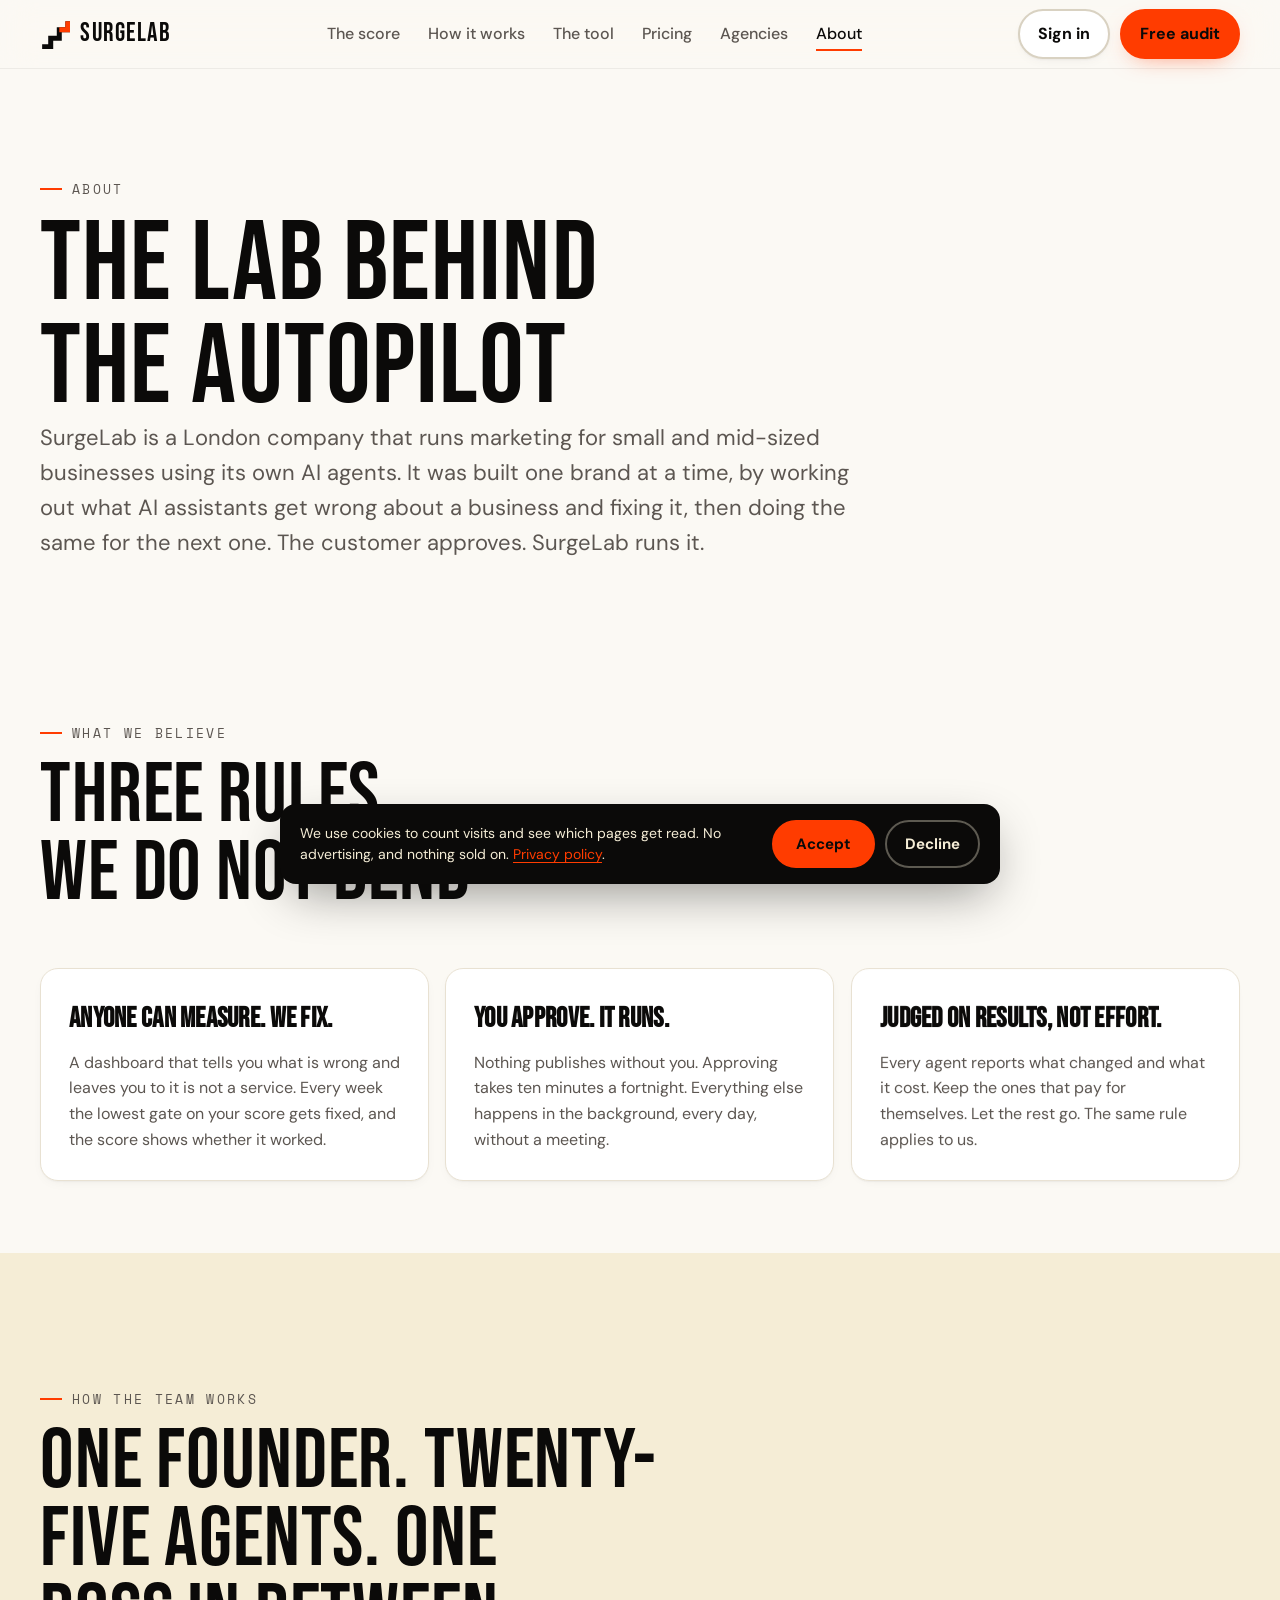
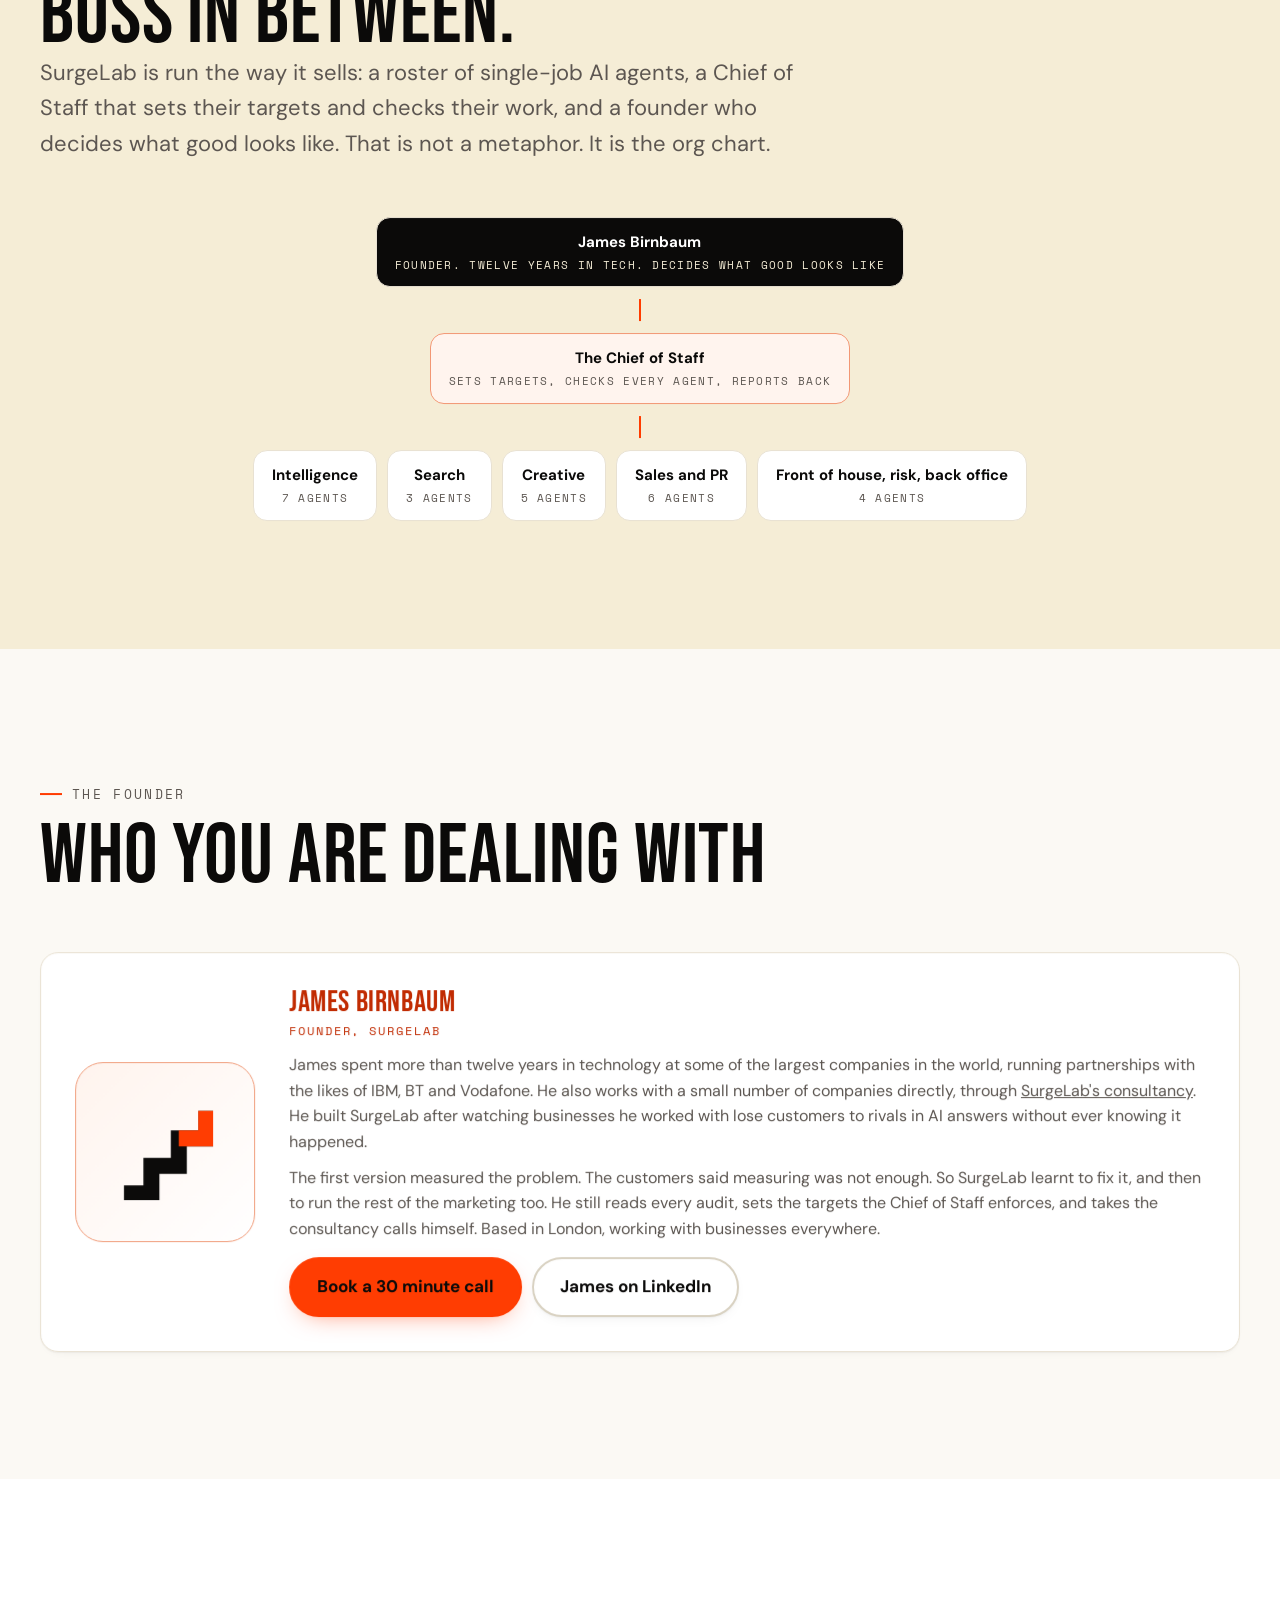
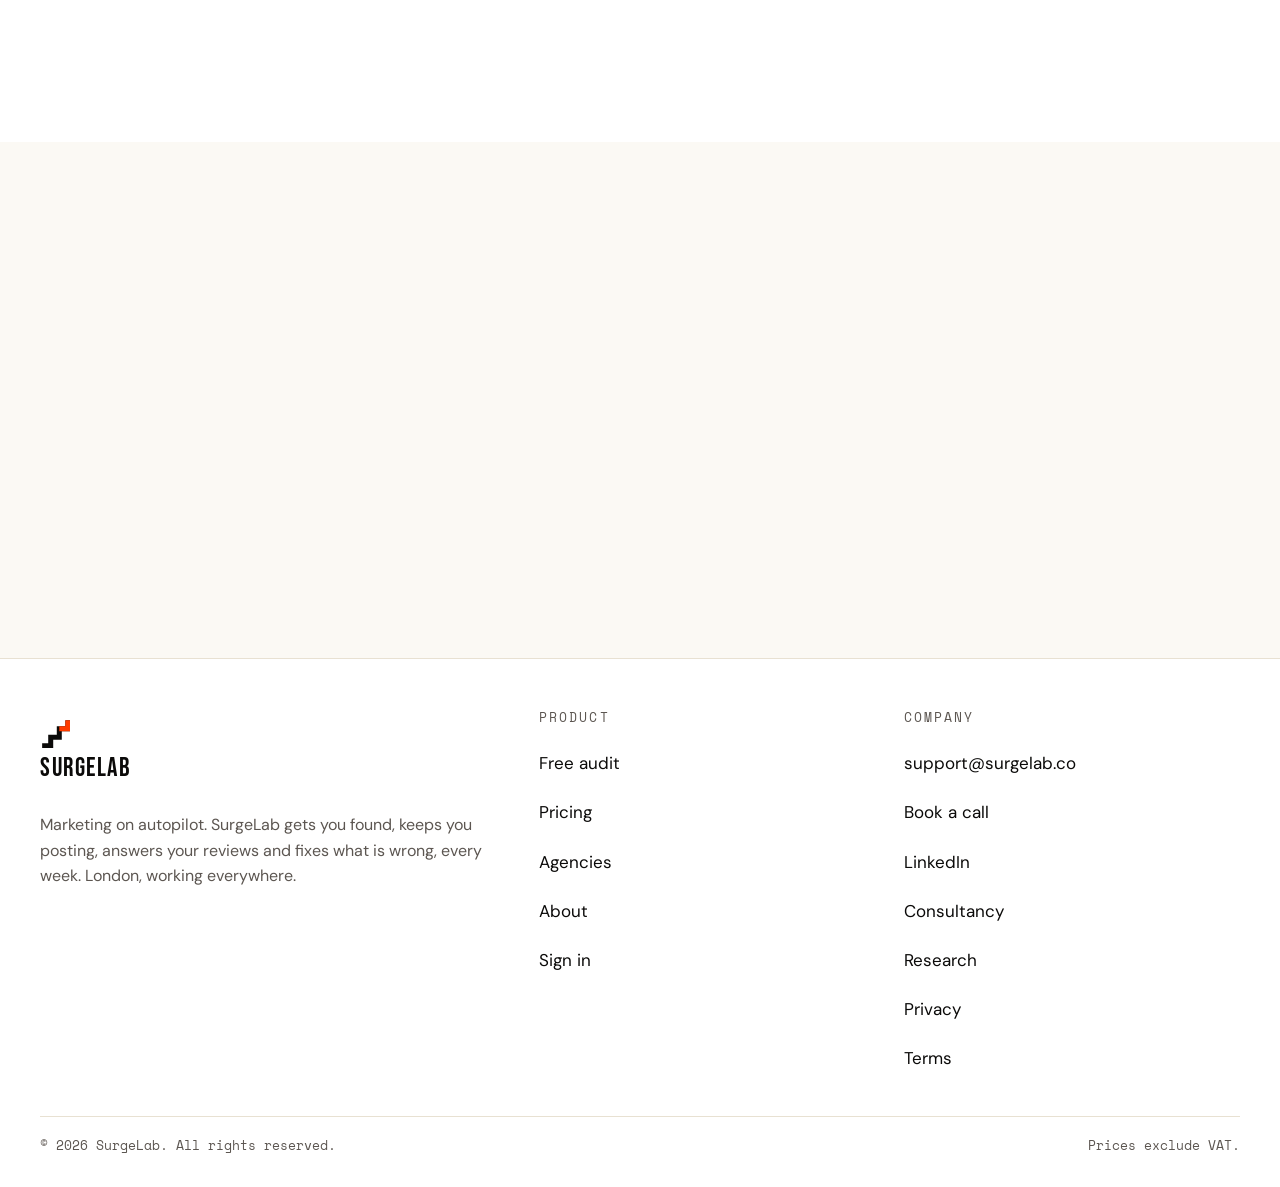
==== commit 0c4c6161: "Do not hand a non-paying visitor the robots.txt fix James: "we cant give a non paying customer robot" ====
--- a/about.html
+++ b/about.html
@@ -43,7 +43,7 @@
 {"@type":"Organization","@id":"https://surgelab.co/#org","name":"SurgeLab","legalName":"SurgeLab AI Ltd","url":"https://surgelab.co/","founder":{"@id":"https://surgelab.co/#james"},"foundingLocation":{"@type":"Place","name":"London, United Kingdom"}}
 ]}
   </script>
-  <link rel="stylesheet" href="/assets/css/site.min.css?v=bd63cc34">
+  <link rel="stylesheet" href="/assets/css/site.min.css?v=62cfa38e">
 </head>
 <body>
 <a class="skip-link" href="#main">Skip to content</a>
@@ -157,7 +157,7 @@
     <div class="container">
       <div class="facts" data-stagger="first">
         <div class="card"><small>Company</small><b>SurgeLab AI Ltd</b></div>
-        <div class="card"><small>Based in</small><b>London, working anywhere</b></div>
+        <div class="card"><small>Based in</small><b>London, working everywhere</b></div>
         <div class="card"><small>AI assistants checked</small><b>ChatGPT, Gemini, Perplexity, Claude</b></div>
         <div class="card"><small>Support</small><b><a href="mailto:support@surgelab.co">support@surgelab.co</a></b></div>
       </div>
@@ -186,7 +186,7 @@
           <svg viewBox="0 0 84 84" aria-hidden="true" fill="none"><path d="M6 78H30V54H54V30H78V6" stroke="currentColor" stroke-width="14"/><path class="logo-tick" d="M54 30H78V6" stroke="#FF3C00" stroke-width="14"/></svg>
           <span>SurgeLab</span>
         </a>
-        <p style="margin-top: 12px">Marketing on autopilot. SurgeLab gets you found, keeps you posting, answers your reviews and fixes what is wrong, every week. Built in London, working with businesses anywhere.</p>
+        <p style="margin-top: 12px">Marketing on autopilot. SurgeLab gets you found, keeps you posting, answers your reviews and fixes what is wrong, every week. London, working everywhere.</p>
       </div>
       <div>
         <h3>Product</h3>
@@ -215,6 +215,6 @@
 </footer>
 
 <script src="/assets/js/anime.umd.min.js" defer></script>
-<script src="/assets/js/site.js?v=320e2da7" defer></script>
+<script src="/assets/js/site.js?v=5ea0ce2c" defer></script>
 </body>
 </html>
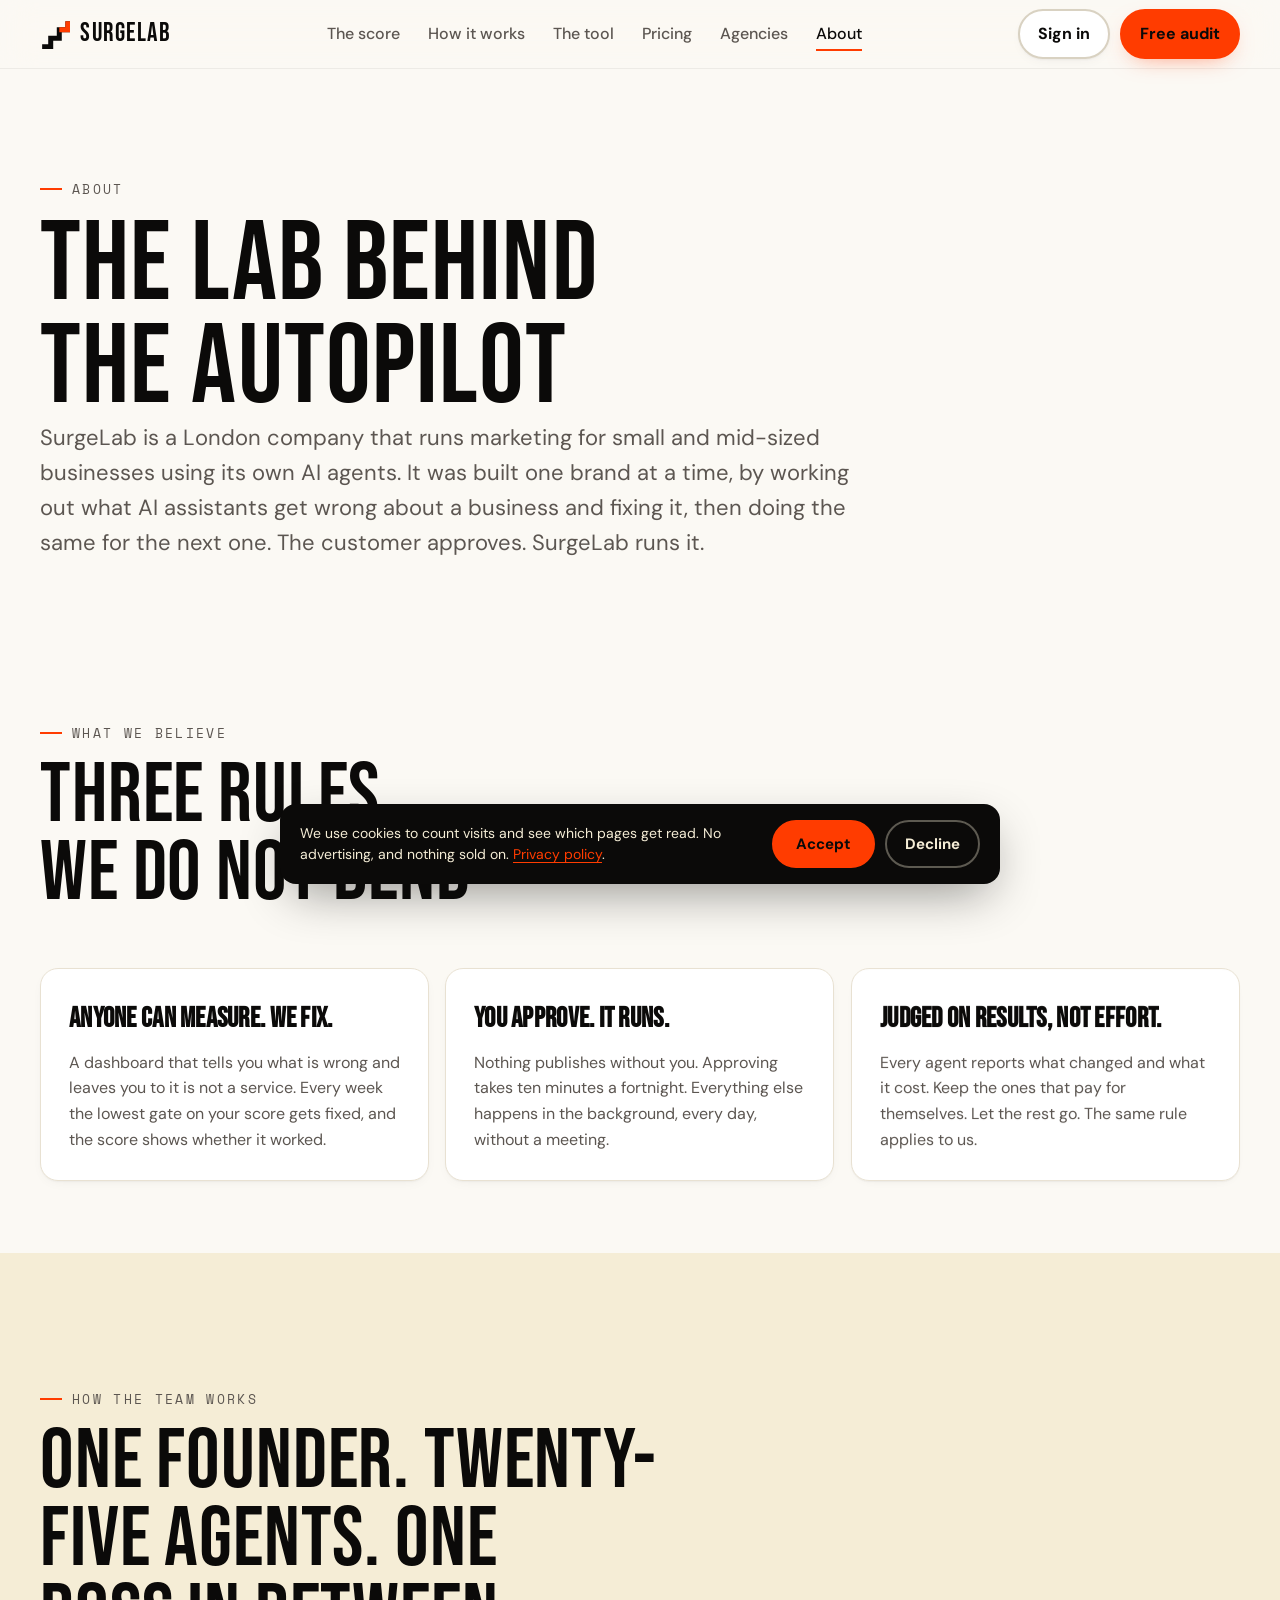
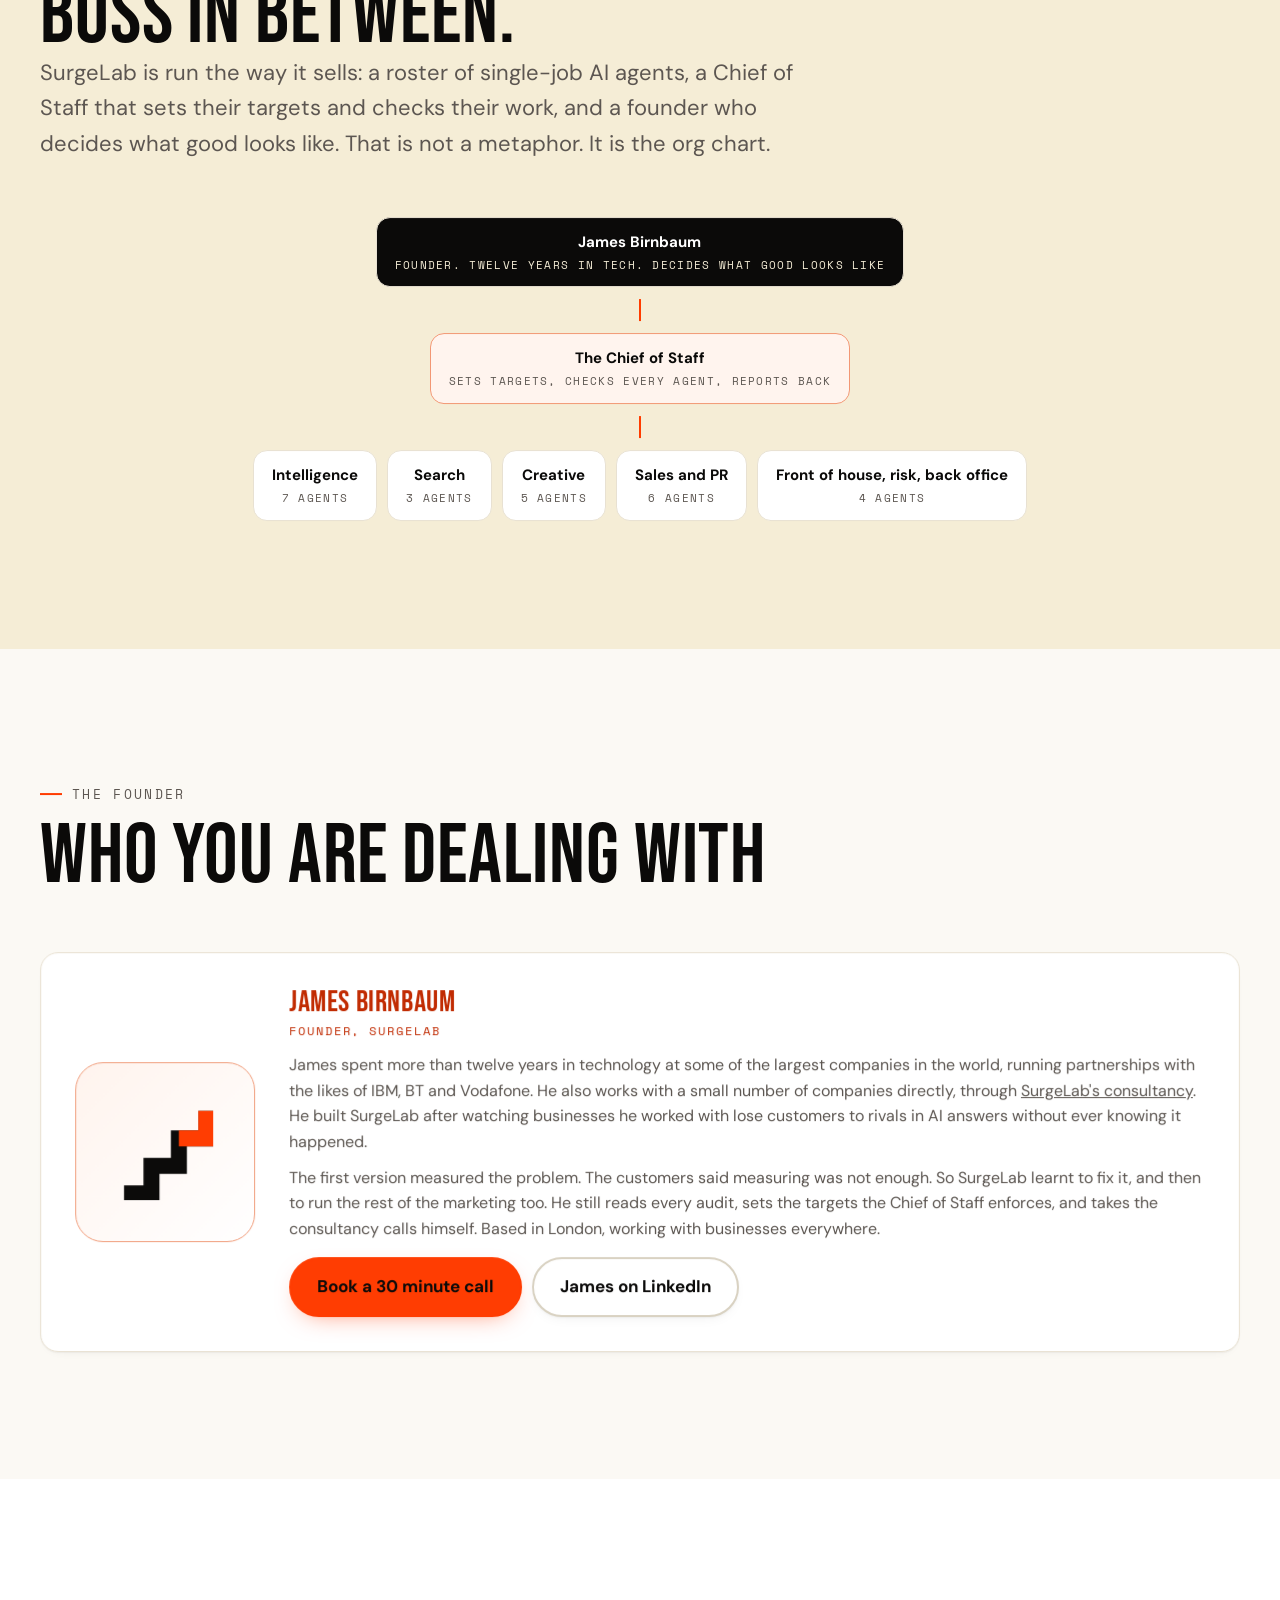
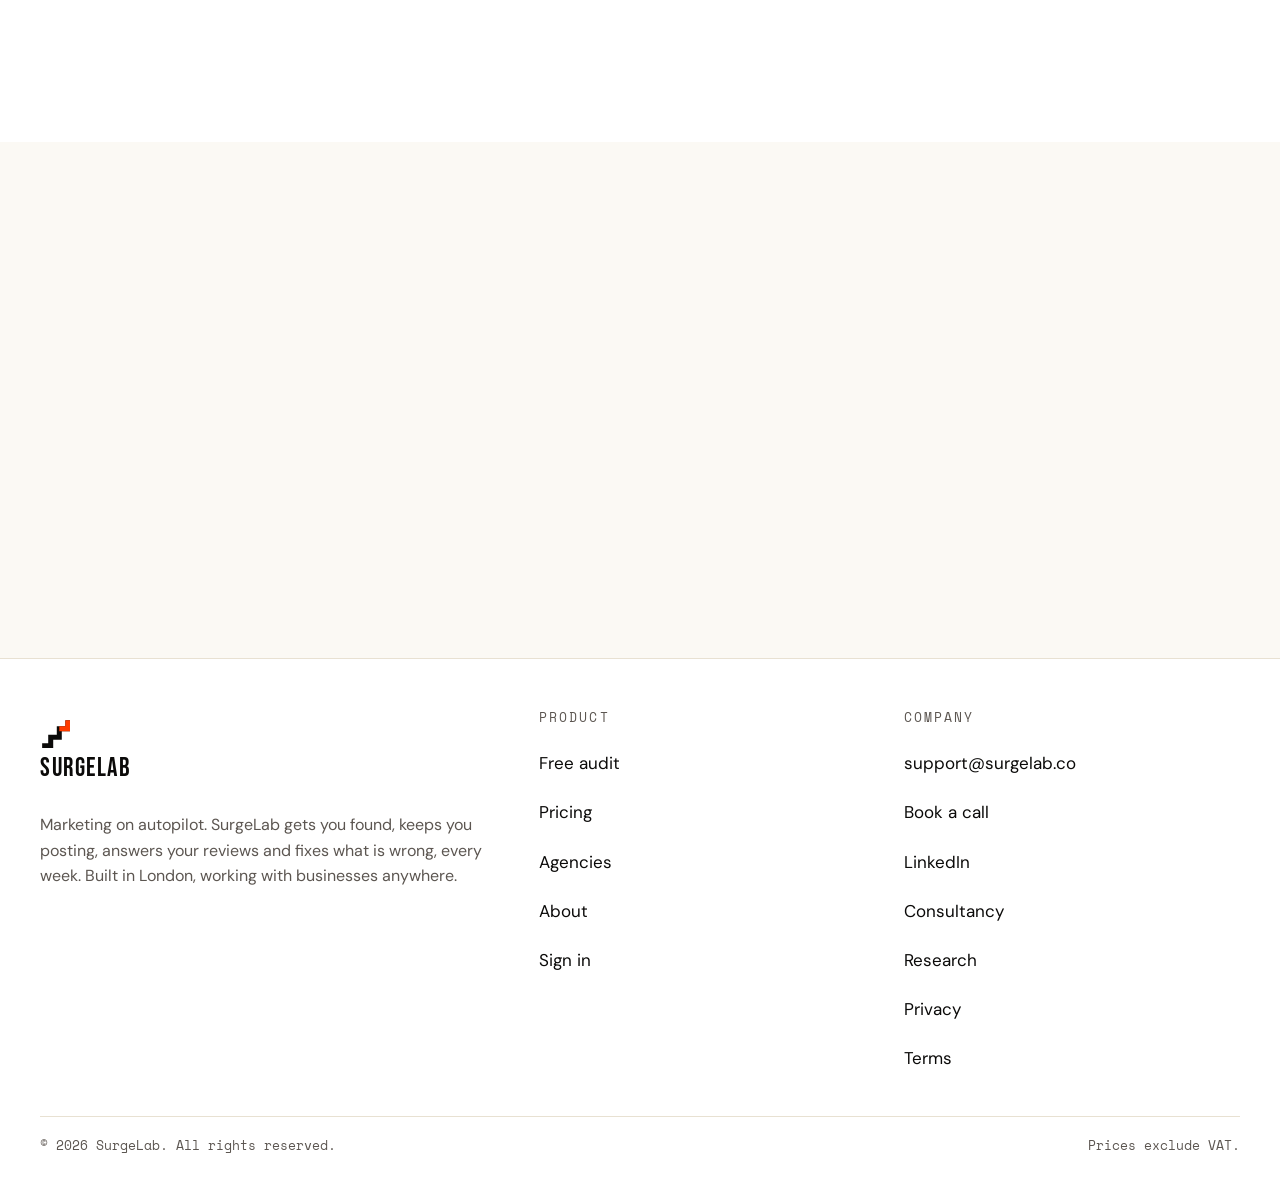
==== commit f05f9c47: "Footer wording, one name for the main action, the score explained, add-ons after the price (#19) * F" ====
--- a/about.html
+++ b/about.html
@@ -43,7 +43,7 @@
 {"@type":"Organization","@id":"https://surgelab.co/#org","name":"SurgeLab","legalName":"SurgeLab AI Ltd","url":"https://surgelab.co/","founder":{"@id":"https://surgelab.co/#james"},"foundingLocation":{"@type":"Place","name":"London, United Kingdom"}}
 ]}
   </script>
-  <link rel="stylesheet" href="/assets/css/site.min.css?v=62cfa38e">
+  <link rel="stylesheet" href="/assets/css/site.min.css?v=34ac29a8">
 </head>
 <body>
 <a class="skip-link" href="#main">Skip to content</a>
@@ -157,7 +157,7 @@
     <div class="container">
       <div class="facts" data-stagger="first">
         <div class="card"><small>Company</small><b>SurgeLab AI Ltd</b></div>
-        <div class="card"><small>Based in</small><b>London, working everywhere</b></div>
+        <div class="card"><small>Based in</small><b>London, working anywhere</b></div>
         <div class="card"><small>AI assistants checked</small><b>ChatGPT, Gemini, Perplexity, Claude</b></div>
         <div class="card"><small>Support</small><b><a href="mailto:support@surgelab.co">support@surgelab.co</a></b></div>
       </div>
@@ -186,7 +186,7 @@
           <svg viewBox="0 0 84 84" aria-hidden="true" fill="none"><path d="M6 78H30V54H54V30H78V6" stroke="currentColor" stroke-width="14"/><path class="logo-tick" d="M54 30H78V6" stroke="#FF3C00" stroke-width="14"/></svg>
           <span>SurgeLab</span>
         </a>
-        <p style="margin-top: 12px">Marketing on autopilot. SurgeLab gets you found, keeps you posting, answers your reviews and fixes what is wrong, every week. London, working everywhere.</p>
+        <p style="margin-top: 12px">Marketing on autopilot. SurgeLab gets you found, keeps you posting, answers your reviews and fixes what is wrong, every week. Built in London, working with businesses anywhere.</p>
       </div>
       <div>
         <h3>Product</h3>
@@ -215,6 +215,6 @@
 </footer>
 
 <script src="/assets/js/anime.umd.min.js" defer></script>
-<script src="/assets/js/site.js?v=5ea0ce2c" defer></script>
+<script src="/assets/js/site.js?v=2761c96d" defer></script>
 </body>
 </html>
--- a/assets/css/site.min.css
+++ b/assets/css/site.min.css
@@ -1 +1 @@
-@keyframes grad-slide{to{background-position:200%0}}@keyframes shine{0%{transform:translateX(-130%) skewX(-14deg)}to{transform:translateX(240%) skewX(-14deg)}}@keyframes drift{0%{transform:translate(0,0) scale(1)}50%{transform:translate(4%,-6%) scale(1.08)}to{transform:translate(-3%,5%) scale(.96)}}@keyframes char-in{0%{transform:translateY(112%) rotate(5deg)}to{transform:none}}@keyframes rise-in{0%{transform:translateY(26px)}to{transform:none}}@keyframes hud-in{0%{opacity:0;transform:translateY(40px) scale(.96)}to{opacity:1;transform:none}}@keyframes pulse{0%{box-shadow:0 0 0 0 rgba(15,120,51,.5)}70%{box-shadow:0 0 0 9px transparent}to{box-shadow:0 0 0 0 transparent}}@keyframes floaty{0%,to{transform:translateY(0)}50%{transform:translateY(-10px)}}@keyframes ticker{0%{transform:translateX(0)}to{transform:translateX(-50%)}}@keyframes scan{0%,20%{transform:translateX(-100%)}60%,to{transform:translateX(100%)}}@keyframes band{0%,to{background-position:0 50%}50%{background-position:100% 50%}}@keyframes blink{0%,88%,to{transform:scaleY(1)}94%{transform:scaleY(.1)}}@keyframes ant-glow{0%,to{fill:#fff}50%{fill:var(--bc)}}@keyframes bob{0%,to{transform:translateY(0) rotate(0)}50%{transform:translateY(-4px) rotate(-3deg)}}@keyframes beam-spin{to{--beam-a:360deg}}@keyframes chip-run{0%{offset-distance:0}to{offset-distance:100%}}@keyframes spark{0%,to{opacity:0;transform:scale(.4)}50%{opacity:.9;transform:scale(1.3)}}@keyframes warn-pulse{0%,to{box-shadow:0 0 0 0 rgba(202,138,4,.45)}60%{box-shadow:0 0 0 7px transparent}}@keyframes slot-in{0%{transform:scale(.7);opacity:0}}@keyframes ar-spin{to{transform:rotate(360deg)}}@keyframes consult-spin{to{transform:rotate(360deg)}}@keyframes spectrum-slide{to{background-position:-300%0}}@font-face{font-family:"Bebas Neue";font-style:normal;font-weight:400;font-display:swap;src:url(/assets/fonts/bebas-neue-latin-400-normal.woff2)format("woff2")}@font-face{font-family:"DM Sans";font-style:normal;font-weight:400;font-display:swap;src:url(/assets/fonts/dm-sans-latin-400-normal.woff2)format("woff2")}@font-face{font-family:"DM Sans";font-style:normal;font-weight:500;font-display:swap;src:url(/assets/fonts/dm-sans-latin-500-normal.woff2)format("woff2")}@font-face{font-family:"DM Sans";font-style:normal;font-weight:700;font-display:swap;src:url(/assets/fonts/dm-sans-latin-700-normal.woff2)format("woff2")}@font-face{font-family:"Space Mono";font-style:normal;font-weight:400;font-display:swap;src:url(/assets/fonts/space-mono-latin-400-normal.woff2)format("woff2")}@font-face{font-family:"Space Mono";font-style:normal;font-weight:700;font-display:swap;src:url(/assets/fonts/space-mono-latin-700-normal.woff2)format("woff2")}:root{--bg:#fbf9f4;--bg-2:#f5edd6;--bg-3:#ffffff;--card:#ffffff;--ink:#0b0a09;--muted:#5c5651;--muted-2:#857e77;--line:#e8e1d2;--line-2:#d9d2c2;--line-focus:#857e77;--orange:#ff3c00;--orange-ink:#c12a00;--amber:#ffb800;--amber-ink:#ca8a04;--cyan:#22d3ee;--cyan-ink:#0891b2;--blue:#60a5fa;--blue-ink:#2563eb;--green:#34d399;--green-ink:#0f7833;--pink:#f472b6;--pink-ink:#be185d;--violet:#a78bfa;--violet-ink:#6d28d9;--gate-found:var(--cyan-ink);--gate-right:var(--blue-ink);--gate-clear:var(--amber-ink);--gate-bookable:var(--orange-ink);--gate-proven:var(--green-ink);--font-display:"Bebas Neue", "Arial Narrow", Impact, sans-serif;--font-body:"DM Sans", system-ui, -apple-system, "Segoe UI", sans-serif;--font-mono:"Space Mono", ui-monospace, "SFMono-Regular", Menlo, monospace;--radius:18px;--radius-lg:26px;--ease-out:cubic-bezier(0.16, 1, 0.3, 1);--shadow-sm:0 1px 2px rgba(30, 20, 0, 0.04), 0 4px 14px -6px rgba(30, 20, 0, 0.08);--shadow:0 1px 2px rgba(30, 20, 0, 0.04), 0 18px 50px -20px rgba(30, 20, 0, 0.18);--shadow-hover:0 2px 4px rgba(30, 20, 0, 0.04), 0 30px 70px -24px rgba(255, 60, 0, 0.35);--container:1200px;--gutter:clamp(18px, 4vw, 40px)}*,::after,::before{box-sizing:border-box}html{-webkit-text-size-adjust:100%;scroll-behavior:smooth}body{margin:0;background:var(--bg);color:var(--ink);font-family:var(--font-body);font-size:17px;line-height:1.6;-webkit-font-smoothing:antialiased;overflow-x:hidden}img,svg,video{max-width:100%;height:auto;display:block}a,button{color:inherit}button{font:inherit}h1,h2,h3,h4{margin:0;font-weight:400}p{margin:0 0 1em}ol,ul{margin:0;padding:0;list-style:none}details summary{cursor:pointer}:focus-visible{outline:3px solid var(--orange-ink);outline-offset:3px;border-radius:6px}::selection{background:var(--orange);color:#fff}.skip-link{position:absolute;left:12px;top:-60px;z-index:100;background:var(--ink);color:#fff;padding:10px 14px;border-radius:8px;font-family:var(--font-mono);font-size:14px;text-decoration:none}.skip-link:focus{top:12px}.display{font-family:var(--font-display);line-height:.92;letter-spacing:.01em;text-transform:uppercase;text-wrap:balance}.h1{font-size:clamp(54px,12vw,128px)}.h2{font-size:clamp(42px,7.5vw,84px)}.h3{font-size:clamp(26px,4vw,40px)}.card h3,.eyebrow{text-transform:uppercase}.eyebrow,.lede{color:var(--muted)}.eyebrow{font-family:var(--font-mono);font-size:13px;letter-spacing:.18em;display:inline-flex;align-items:center;gap:10px;margin-bottom:14px}.eyebrow::before{content:"";width:22px;height:2px;background:var(--orange);display:inline-block}.lede{font-size:clamp(18px,2.2vw,22px);max-width:58ch;text-wrap:pretty}.mono{font-family:var(--font-mono);font-size:13px;letter-spacing:.06em}.faq summary:hover,.orange{color:var(--orange-ink)}.green{color:var(--green-ink)}.floater b,.ink,.nav a:hover,.nav a[aria-current=page],.prose strong{color:var(--ink)}.case-fix .found dd,.case-fix .found dt,.muted{color:var(--muted)}.grad-text{background:linear-gradient(92deg,#ff3c00 0,#ff7a00 45%,#ff3c00 100%);-webkit-background-clip:text;background-clip:text;color:transparent;background-size:200% 100%;animation:grad-slide 6s linear infinite}.vh{position:absolute;width:1px;height:1px;overflow:hidden;clip:rect(0 0 0 0);white-space:nowrap}.char,.word{display:inline-block}.word{white-space:nowrap}.char{will-change:transform}.container{width:min(100% - 2*var(--gutter),var(--container));margin-inline:auto}.section{padding:clamp(64px,10vw,136px)0;position:relative}.section-tight{padding:clamp(40px,6vw,72px)0}.section-tint{background:var(--bg-2)}.section-white{background:var(--bg-3)}.section-head{max-width:780px;margin-bottom:clamp(32px,5vw,56px)}.section-head.center{text-align:center;margin-inline:auto}.section-head.center .eyebrow{justify-content:center}.section-head.center .lede{margin-inline:auto}.grid{display:grid;gap:16px}@media (min-width:560px) and (max-width:719px){.grid-3{grid-template-columns:repeat(2,1fr)}}@media (min-width:720px){.grid-2{grid-template-columns:repeat(2,1fr)}.grid-3{grid-template-columns:repeat(3,1fr)}}@media (min-width:980px){.grid-4{grid-template-columns:repeat(4,1fr)}.grid-5{grid-template-columns:repeat(5,1fr)}}@media (min-width:720px) and (max-width:979px){.grid-4,.grid-5{grid-template-columns:repeat(2,1fr)}}.btn{--btn-bg:var(--orange);--btn-ink:#0b0a09;--btn-border:var(--orange);display:inline-flex;align-items:center;justify-content:center;gap:10px;min-height:52px;padding:14px 26px;background:var(--btn-bg);color:var(--btn-ink);border:2px solid var(--btn-border);border-radius:999px;font-family:var(--font-body);font-weight:700;font-size:17px;text-decoration:none;cursor:pointer;position:relative;overflow:hidden;isolation:isolate;transform:translate(var(--mx-btn, 0),var(--my-btn, 0));transition:transform .35s var(--ease-out),box-shadow .35s var(--ease-out),background .2s,color .2s,border-color .2s;box-shadow:0 8px 24px -12px rgba(255,60,0,.6)}.btn::after,.card::before{content:"";position:absolute;inset:0;pointer-events:none;opacity:0}.btn::after{z-index:-1;background:linear-gradient(90deg,transparent 0,rgba(255,255,255,.45) 50%,transparent 100%);transform:translateX(-130%) skewX(-14deg)}.btn:hover{box-shadow:0 18px 40px -12px rgba(255,60,0,.55);transform:translate(var(--mx-btn, 0),calc(var(--my-btn, 0) - 2px))}.btn:hover::after{opacity:1;animation:shine .9s var(--ease-out)}.btn:active{transform:scale(.97)}.btn-ghost{--btn-bg:#fff;--btn-ink:var(--ink);--btn-border:var(--line-2);box-shadow:var(--shadow-sm)}.btn-dark,.btn-ghost:hover{--btn-border:var(--ink);box-shadow:0 18px 40px -18px rgba(11,10,9,.3)}.btn-dark{--btn-bg:var(--ink);--btn-ink:#fff;box-shadow:0 8px 24px -12px rgba(11,10,9,.5)}.btn-dark:hover{box-shadow:0 18px 40px -12px rgba(11,10,9,.45)}.btn-lg{min-height:60px;padding:16px 34px;font-size:18px}.btn .arrow{transition:transform .28s var(--ease-out)}.btn:hover .arrow{transform:translateX(4px)}.btn-row{display:flex;flex-direction:column;gap:12px}@media (min-width:560px){.btn-row{flex-direction:row;flex-wrap:wrap;align-items:center}}@media (max-width:559px){.btn{width:100%}}.btn-note{font-family:var(--font-mono);font-size:13px;color:var(--muted);letter-spacing:.04em}.card,.card>*{position:relative}.card{--accent:var(--orange);--accent-ink:var(--orange-ink);overflow:hidden;background:var(--card);border:1px solid var(--line);border-radius:var(--radius);padding:clamp(20px,3vw,28px);box-shadow:var(--shadow-sm);transition:transform .35s var(--ease-out),box-shadow .35s var(--ease-out),border-color .3s ease;will-change:transform}.card::before{background:radial-gradient(420px circle at var(--mx, 50%) var(--my, 50%),color-mix(in srgb,var(--accent) 14%,transparent),transparent 60%);transition:opacity .35s ease}.card::after,.nav a::after{content:"";position:absolute;left:0}.card::after{top:0;width:60%;height:100%;pointer-events:none;opacity:0;background:linear-gradient(90deg,transparent 0,rgba(255,255,255,.7) 50%,transparent 100%);transform:translateX(-120%) skewX(-12deg)}.card:hover{transform:translateY(-5px);border-color:color-mix(in srgb,var(--accent) 45%,var(--line));box-shadow:0 2px 4px rgba(30,20,0,.04),0 30px 60px -24px color-mix(in srgb,var(--accent) 45%,transparent)}.card:hover::before{opacity:1}.card:hover::after{opacity:1;animation:shine 1.1s ease-out}.card>*{z-index:1}.card h3{font-family:var(--font-display);font-size:30px;line-height:1;letter-spacing:.02em;margin-bottom:8px}.card p{margin:0}.card p+p{margin-top:10px}.card-accent h3,.gate-card .lvl b,.icon{color:var(--accent-ink)}.icon{width:40px;height:40px;border-radius:12px;display:grid;place-items:center;background:color-mix(in srgb,var(--accent) 16%,#fff);margin-bottom:14px}.chip,.tag{font-family:var(--font-mono);letter-spacing:.12em;text-transform:uppercase}.chip{display:inline-flex;align-items:center;gap:8px;font-size:13px;padding:7px 13px;border-radius:999px;border:1px solid var(--line-2);color:var(--muted);background:#fff;box-shadow:var(--shadow-sm)}.chip .dot{width:8px;height:8px;border-radius:50%;background:var(--accent, var(--orange));box-shadow:0 0 10px var(--accent, var(--orange))}.tag{font-size:12px;padding:5px 10px;border-radius:8px;background:color-mix(in srgb,var(--accent) 14%,#fff);color:var(--accent-ink)}.site-header{position:sticky;top:0;z-index:50;background:rgba(251,249,244,.78);backdrop-filter:blur(16px) saturate(1.4);-webkit-backdrop-filter:blur(16px) saturate(1.4);border-bottom:1px solid rgba(11,10,9,.06)}.site-header .container{display:flex;align-items:center;justify-content:space-between;gap:16px;min-height:68px}.logo{display:inline-flex;align-items:center;gap:10px;min-height:44px;text-decoration:none;font-family:var(--font-display);font-size:26px;letter-spacing:.06em;text-transform:uppercase;color:var(--ink)}.logo svg{width:30px;height:30px}.logo:hover .logo-tick{transform:translate(2px,-2px)}.logo-tick{transition:transform .28s var(--ease-out)}.nav{display:none;align-items:center;gap:28px}.card p,.hud-verdict p,.nav a{color:var(--muted);font-size:16px}.nav a{text-decoration:none;font-weight:500;position:relative;padding:12px 0;display:inline-block}.nav a::after{right:100%;bottom:8px;height:2px;background:var(--orange);transition:right .28s var(--ease-out)}.nav a:hover::after,.nav a[aria-current=page]::after{right:0}.header-actions{display:flex;align-items:center;gap:10px}.header-actions .btn{min-height:44px;padding:10px 18px;font-size:16px;width:auto}.header-actions .btn-signin{display:none}.menu-btn{display:inline-flex;align-items:center;justify-content:center;width:44px;height:44px;flex:none;background:#fff;border:1px solid var(--line-2);border-radius:12px;cursor:pointer}.menu-btn span,.menu-btn span::after,.menu-btn span::before{display:block;width:18px;height:2px;background:var(--ink);position:relative;transition:transform .25s var(--ease-out),opacity .2s}.menu-btn span::after,.menu-btn span::before{content:"";position:absolute;left:0}.menu-btn span::before{top:-6px}.menu-btn span::after{top:6px}.menu-btn[aria-expanded=true] span{background:0 0}.menu-btn[aria-expanded=true] span::before{transform:translateY(6px) rotate(45deg)}.menu-btn[aria-expanded=true] span::after{transform:translateY(-6px) rotate(-45deg)}.mobile-nav{display:none;border-top:1px solid var(--line);background:rgba(251,249,244,.98)}.checklist li b,.consult li b,.gate .bar i,.mobile-nav.is-open{display:block}.mobile-nav ul{padding:12px 0 18px}.mobile-nav a{display:block;padding:14px 0;font-size:18px;text-decoration:none;border-bottom:1px solid var(--line)}.mobile-nav .btn{margin-top:14px}@media (min-width:900px){.nav{display:flex}.menu-btn,.mobile-nav{display:none!important}.header-actions .btn-signin{display:inline-flex}}.blob,.mesh{position:absolute}.mesh{inset:0;overflow:hidden;pointer-events:none}.blob{border-radius:50%;opacity:.55;will-change:transform;animation:drift 22s ease-in-out infinite alternate;background:radial-gradient(closest-side,var(--bc),transparent 100%)!important}.blob-1{width:56vw;height:56vw;max-width:720px;max-height:720px;--bc:#ff7a3d;top:-24%;right:-14%;opacity:.55}.blob-2{width:40vw;height:40vw;max-width:520px;max-height:520px;--bc:#ffd166;bottom:-18%;left:-10%;opacity:.7;animation-delay:-6s}.blob-3{width:30vw;height:30vw;max-width:380px;max-height:380px;--bc:#f9a8d4;top:40%;left:30%;opacity:.45;animation-delay:-11s}.blob-4{width:26vw;height:26vw;max-width:340px;max-height:340px;--bc:#7dd3fc;top:10%;left:55%;opacity:.45;animation-delay:-15s}.grid-bg,.noise{position:absolute;inset:0}.grid-bg{background-image:linear-gradient(rgba(11,10,9,.06) 1px,transparent 1px),linear-gradient(90deg,rgba(11,10,9,.06) 1px,transparent 1px);background-size:56px 56px;mask-image:radial-gradient(ellipse 70% 60%at 50% 40%,#000 30%,transparent 75%);-webkit-mask-image:radial-gradient(ellipse 70% 60%at 50% 40%,#000 30%,transparent 75%)}.noise{opacity:.35;pointer-events:none;background-image:url("data:image/svg+xml,%3Csvg xmlns='http://www.w3.org/2000/svg' width='180' height='180'%3E%3Cfilter id='n'%3E%3CfeTurbulence type='fractalNoise' baseFrequency='0.85' numOctaves='2' stitchTiles='stitch'/%3E%3CfeColorMatrix values='0 0 0 0 0 0 0 0 0 0 0 0 0 0 0 0 0 0 0.06 0'/%3E%3C/filter%3E%3Crect width='100%25' height='100%25' filter='url(%23n)'/%3E%3C/svg%3E")}.hero{position:relative;overflow:hidden;padding:clamp(56px,9vw,120px)0 clamp(48px,7vw,96px);min-height:80vh;display:flex;align-items:center}.hero-layer{position:absolute;inset:0;will-change:transform}.hero-inner{position:relative;display:grid;gap:44px;align-items:center}@media (min-width:980px){.hero-inner{grid-template-columns:1.1fr .9fr;gap:56px}}.hero .h1{margin:6px 0 22px}.hero .h1 .line{display:block;overflow:hidden;padding-bottom:.06em;margin-bottom:-.06em}.hero .h1 .char{animation:char-in 1.1s var(--ease-out) backwards;animation-delay:calc(var(--i, 0)*28ms + 60ms)}.hero .lede{margin-bottom:30px}.hero-sub{display:flex;flex-wrap:wrap;gap:10px;margin-top:22px}.hero-enter{animation:rise-in 1s var(--ease-out) backwards;animation-delay:calc(var(--i, 0)*110ms + 300ms)}.hud{animation:hud-in 1.3s cubic-bezier(.2,1.4,.4,1) backwards;animation-delay:500ms;position:relative;border-radius:var(--radius-lg);padding:clamp(20px,3vw,30px);background:rgba(255,255,255,.86);backdrop-filter:blur(14px);-webkit-backdrop-filter:blur(14px);border:1px solid rgba(11,10,9,.08);box-shadow:0 40px 90px -30px rgba(30,20,0,.35),0 0 0 1px rgba(255,255,255,.6) inset;transform-style:preserve-3d;will-change:transform}.hud-top{display:flex;justify-content:space-between;align-items:center;gap:12px;margin-bottom:18px}.live,.ring .num small{font-family:var(--font-mono)}.hud-score,.live{align-items:center}.live{display:inline-flex;gap:8px;font-size:13px;letter-spacing:.14em;color:var(--green-ink);white-space:nowrap}.floater::before,.live i{width:8px;height:8px;border-radius:50%}.live i{background:var(--green-ink);box-shadow:0 0 0 0 rgba(15,120,51,.5);animation:pulse 1.8s infinite}.hud-score{display:grid;grid-template-columns:auto 1fr;gap:20px;margin-bottom:20px}.ring{width:122px;height:122px;position:relative}.ring svg{width:100%;height:100%;transform:rotate(-90deg)}.ring circle{fill:none;stroke-width:10;stroke-linecap:round}.ring .track{stroke:rgba(11,10,9,.08)}.ring .bar{stroke:var(--orange);stroke-dasharray:314;stroke-dashoffset:314;transition:stroke-dashoffset 1.6s var(--ease-out)}.ring .num{position:absolute;inset:0;display:flex;flex-direction:column;align-items:center;justify-content:center;gap:2px;font-family:var(--font-display);font-size:44px;line-height:1}.ring .num small{display:block;font-size:10px;letter-spacing:.12em;color:var(--muted);line-height:1}.hud-verdict .display{font-size:30px;line-height:1}.hud-verdict p{margin:6px 0 0}.gate,.gates{display:grid;gap:10px}.gate{grid-template-columns:22px 1fr auto;align-items:center;font-size:16px;opacity:0;transform:translateX(-10px);transition:opacity .5s var(--ease-out),transform .5s var(--ease-out)}.gate.is-in{opacity:1;transform:none}.gate .k{font-family:var(--font-mono);font-size:12px;letter-spacing:.1em;color:var(--muted);width:22px}.gate .name{display:flex;align-items:center;gap:10px;font-weight:500}.gate .bar{height:8px;border-radius:999px;background:rgba(11,10,9,.07);flex:1;overflow:hidden;min-width:60px}.gate .bar i{height:100%;width:0;background:var(--g, var(--orange));transition:width 1.2s var(--ease-out);border-radius:inherit}.gate .pts,.hud-foot{font-family:var(--font-mono);font-size:13px}.gate .pts{min-width:44px;text-align:right;font-variant-numeric:tabular-nums}.hud-foot{margin-top:18px;color:var(--muted);letter-spacing:.04em}.floaters{position:absolute;inset:0;pointer-events:none;display:none;z-index:2}@media (min-width:980px){.floaters{display:block}}.floater,.marquee-track span{font-family:var(--font-mono);text-transform:uppercase}.floater{position:absolute;padding:9px 13px;border-radius:12px;font-size:13px;letter-spacing:.1em;background:#fff;border:1px solid var(--line-2);color:var(--ink);box-shadow:var(--shadow);animation:floaty 6s ease-in-out infinite}.floater::before{content:"";display:inline-block;background:var(--f, var(--orange));margin-right:8px;vertical-align:1px}.marquee{overflow:hidden;padding:16px 0;border-top:1px solid var(--line);border-bottom:1px solid var(--line);background:#fff}.marquee-track{display:flex;gap:48px;width:max-content;animation:ticker 44s linear infinite}.marquee:hover .marquee-track{animation-play-state:paused}.marquee-track span{font-size:14px;letter-spacing:.16em;color:var(--muted);white-space:nowrap;display:inline-flex;align-items:center;gap:14px}.marquee-track span::after{content:"";width:6px;height:6px;background:var(--orange);border-radius:50%}.marquee-logos .marquee-track{gap:64px;animation-duration:60s}.marquee-logos .marquee-track span{font-family:var(--font-display);font-size:26px;letter-spacing:.06em;color:var(--muted-2);text-transform:uppercase}.marquee-logos .marquee-track span::after{display:none}[data-reveal]{opacity:0;transform:translateY(28px);transition:opacity .9s var(--ease-out),transform .9s var(--ease-out);transition-delay:var(--d, 0ms)}.feed.is-in li,.js-anime [data-reveal].is-in,.js-anime [data-stagger].is-in>*,[data-reveal].is-in{opacity:1;transform:none}[data-reveal=scale]{transform:scale(.94) translateY(20px)}[data-reveal=left]{transform:translateX(-36px)}[data-reveal=right]{transform:translateX(36px)}.js-anime [data-reveal]{transition:none;opacity:0;transform:translateY(36px)}.js-anime [data-reveal=left]{transform:translateX(-40px)}.js-anime [data-reveal=right]{transform:translateX(40px)}.js-anime [data-reveal=scale]{transform:translateY(24px) scale(.94)}.js-anime [data-stagger]>*{opacity:0;transform:translateY(40px) scale(.97)}.section-tight,.section:not(.how){content-visibility:auto;contain-intrinsic-size:auto 900px}.gate-card{min-height:280px;display:flex;flex-direction:column}.gate-card .lvl{font-family:var(--font-mono);font-size:12px;letter-spacing:.12em;color:var(--muted);display:flex;justify-content:space-between;gap:8px;margin-bottom:14px;padding-right:44px;white-space:nowrap}.gate-card h3{font-size:clamp(32px,2.6vw,42px);color:var(--accent-ink)}.gate-card .q{color:var(--ink);font-size:17px;font-weight:500;margin-bottom:6px}.gate-card .xp{margin-top:auto;padding-top:18px}.gate-card .xp .bar{height:8px;border-radius:999px;background:rgba(11,10,9,.07);overflow:hidden}.gate-card .xp .bar i{display:block;height:100%;width:0;background:var(--accent-ink);transition-delay:var(--d, 0ms);border-radius:inherit}.gate-card .xp .lbl{display:flex;justify-content:space-between;gap:8px;font-family:var(--font-mono);font-size:13px;color:var(--muted);margin-top:8px}.gate-card .xp .lbl span:last-child{white-space:nowrap;font-variant-numeric:tabular-nums}.gate-card .badge{position:absolute;top:18px;right:18px;width:34px;height:34px;border-radius:50%;display:grid;place-items:center;background:color-mix(in srgb,var(--accent) 16%,#fff);color:var(--accent-ink);font-size:18px}.total-line{display:flex;flex-wrap:wrap;align-items:baseline;gap:10px 22px;margin-top:28px;font-family:var(--font-mono);font-size:14px;color:var(--muted)}.gate-card .badge,.step .n,.total-line b{font-family:var(--font-display)}.total-line b{font-size:44px;color:var(--ink);letter-spacing:.02em;font-variant-numeric:tabular-nums}.how{position:relative}.how-track{display:grid;gap:16px}.step .n{font-size:92px;line-height:.85;color:transparent;-webkit-text-stroke:1.5px var(--accent-ink);margin-bottom:14px}.step h3{font-size:36px}.step .tag-row{margin-top:18px}@media (min-width:1024px){.how-track{grid-template-columns:repeat(3,minmax(0,1fr));gap:24px}.step{padding:34px 32px}.step .n{font-size:80px}.step h3{font-size:32px}}.how-progress{display:none}.demo-wrap{position:relative}.section{overflow:hidden}.demo-glow{position:absolute;inset:-10% -6%;background:radial-gradient(60% 60%at 30% 30%,rgba(255,122,61,.35),transparent 70%),radial-gradient(50% 50%at 75% 70%,rgba(125,211,252,.35),transparent 70%),radial-gradient(40% 40%at 60% 20%,rgba(249,168,212,.3),transparent 70%);pointer-events:none}.window{position:relative;background:#fff;border:1px solid var(--line-2);border-radius:var(--radius-lg);box-shadow:0 50px 110px -40px rgba(30,20,0,.35),0 0 0 1px rgba(255,255,255,.8) inset;overflow:hidden}.window-bar{display:flex;align-items:center;gap:8px;padding:12px 16px;border-bottom:1px solid var(--line);background:var(--bg)}.window-bar i{width:11px;height:11px;border-radius:50%;background:var(--line-2)}.window-bar i:nth-child(1){background:#ff5f57}.window-bar i:nth-child(2){background:#febc2e}.window-bar i:nth-child(3){background:#28c840}.window-bar .url{margin-left:10px;font-family:var(--font-mono);font-size:12px;color:var(--muted);background:#fff;border:1px solid var(--line);border-radius:8px;padding:5px 12px;flex:1;letter-spacing:.04em}.panel .ph,.window-bar .demo-tag{font-family:var(--font-mono);letter-spacing:.14em}.window-bar .demo-tag{font-size:11px;color:#7a5200;background:#fff4d6;padding:4px 8px;border-radius:6px}.window-body{display:grid;gap:14px;padding:16px;background:linear-gradient(180deg,#fff,#fbf9f4)}@media (min-width:760px){.window-body{grid-template-columns:1.3fr 1fr;grid-template-rows:auto auto}.panel-wide{grid-column:1/-1}}@media (min-width:1024px){.window-body{grid-template-columns:1.4fr 1fr 1fr;grid-template-rows:auto auto}.panel-tall{grid-row:1/3}.panel-wide{grid-column:2/-1}}.panel{background:#fff;border:1px solid var(--line);border-radius:14px;padding:16px;box-shadow:var(--shadow-sm);min-width:0}.panel .ph{font-size:12px;text-transform:uppercase;color:var(--muted);margin:0 0 10px;display:flex;justify-content:space-between;gap:8px}.panel .ph span{color:var(--ink);letter-spacing:0;text-transform:none;font-family:var(--font-body);font-weight:600}.panel .big{font-family:var(--font-display);font-size:42px;line-height:1;letter-spacing:.02em;font-variant-numeric:tabular-nums}.chart text,.panel .delta{font-family:var(--font-mono)}.panel .delta{font-size:13px;color:var(--green-ink)}.chart{width:100%;height:auto;overflow:visible}.chart text{font-size:10px;fill:var(--muted)}.chart .grid-line{stroke:rgba(11,10,9,.08);stroke-width:1}.chart .line{fill:none;stroke:var(--orange-ink);stroke-width:2.5;stroke-linecap:round;stroke-linejoin:round}.chart .area{fill:url(#areaGrad);opacity:0;transition:opacity 1s ease 1s}.chart.is-in .area,.chart.is-in .pt{opacity:1}.chart .pt{fill:#fff;stroke:var(--orange-ink);stroke-width:2.5;r:5;opacity:0;transition:opacity .4s ease 1.4s}.chart .bar{transform-origin:bottom;transform:scaleY(0);transition:transform 1s var(--ease-out)}.chart.is-in .bar{transform:scaleY(1)}.chart .bar:nth-child(2){transition-delay:.1s}.chart .bar:nth-child(3){transition-delay:.2s}.chart .bar:nth-child(4){transition-delay:.3s}.brow,.legend li{align-items:center}.brow{display:grid;grid-template-columns:82px 1fr auto;gap:10px;font-size:14px}.brow .b{height:12px;border-radius:6px;background:rgba(11,10,9,.06);overflow:hidden}.brow .b i{display:block;height:100%;width:0;border-radius:inherit;background:var(--c);transition:width 1.1s var(--ease-out);transition-delay:var(--d, 0ms)}.brow .v{font-family:var(--font-mono);font-size:13px;color:var(--ink);font-variant-numeric:tabular-nums;min-width:42px;text-align:right}.donut{display:grid;grid-template-columns:96px 1fr;gap:14px;align-items:center}.donut svg{transform:rotate(-90deg)}.donut circle{fill:none;stroke-width:14}.donut .d-track{stroke:rgba(11,10,9,.07)}.donut .d-seg{stroke-dasharray:251;stroke-dashoffset:251;transition:stroke-dashoffset 1.3s var(--ease-out);stroke-linecap:butt}.legend{display:grid;gap:6px;font-size:14px}.legend li{display:flex;gap:8px}.legend i{width:10px;height:10px;border-radius:3px;background:var(--c);flex:none}.legend b{margin-left:auto;font-size:13px;font-weight:400}.feed,.feed li{display:grid;gap:8px}.feed li{grid-template-columns:30px 1fr auto;gap:10px;align-items:center;font-size:14px;padding:8px 10px;border-radius:10px;background:var(--bg);opacity:0;transform:translateY(8px);transition:opacity .5s var(--ease-out),transform .5s var(--ease-out);transition-delay:var(--d, 0ms)}.feed .av{width:30px;height:30px;border-radius:9px;display:grid;place-items:center;background:color-mix(in srgb,var(--c) 18%,#fff);color:var(--c);font-family:var(--font-display);font-size:15px}.feed .t,.legend b{font-family:var(--font-mono)}.feed .t{font-size:11px;color:var(--muted)}.gate-strip,.gate-strip+.lbls{display:grid;grid-template-columns:repeat(5,1fr);gap:6px;margin-top:12px}.gate-strip div{height:8px;border-radius:4px;background:var(--c);opacity:.85}.gate-strip+.lbls{font-family:var(--font-mono);font-size:10px;color:var(--muted);margin-top:6px;text-align:center}.bento{display:grid;gap:16px}@media (min-width:720px){.bento{grid-template-columns:repeat(2,1fr)}}@media (min-width:1024px){.bento{grid-template-columns:repeat(3,1fr)}.bento .span-2{grid-column:span 2}}.bento .card{padding:clamp(22px,3vw,30px)}.bento .card h3{font-size:32px}.agents-scroller{display:flex;overflow-x:auto;scroll-snap-type:x mandatory;gap:14px;margin-inline:calc(-1*var(--gutter));padding:8px var(--gutter) 22px;scrollbar-width:thin;-webkit-overflow-scrolling:touch;cursor:grab}.agents-scroller:active{cursor:grabbing}.agents-scroller .agent{flex:0 0 min(80%,300px);scroll-snap-align:start}.agent{padding:22px}.agent .role{font-family:var(--font-mono);font-size:12px;letter-spacing:.16em;text-transform:uppercase;color:var(--accent-ink);margin-bottom:8px;display:flex;justify-content:space-between}.agent h3{font-size:28px;color:var(--ink)}.agent p{font-size:16px}.agent .av{width:46px;height:46px;border-radius:14px;display:grid;place-items:center;background:color-mix(in srgb,var(--accent) 18%,#fff);color:var(--accent-ink);font-family:var(--font-display);font-size:24px;margin-bottom:12px}.sowhat{display:grid;gap:14px}@media (min-width:720px){.sowhat{grid-template-columns:repeat(3,1fr)}}.sowhat .card b{display:block;font-size:18px;margin-bottom:6px}.video-feature{display:grid;gap:24px;align-items:center}@media (min-width:900px){.video-feature{grid-template-columns:1fr 1fr;gap:48px}}.lock,.lock .frame-unused{box-shadow:var(--shadow);display:grid;place-items:center;overflow:hidden}.lock{--accent:var(--pink);--accent-ink:var(--pink-ink);position:relative;border-radius:var(--radius-lg);background:linear-gradient(135deg,#fff1eb,#fff8e1 50%,#ecfeff);border:1px solid var(--line-2)}.lock .frame-unused{position:absolute;inset:12%;border-radius:18px;background:#fff;border:1px solid var(--line)}.lock .frame::before{content:"";position:absolute;inset:0;background:linear-gradient(120deg,transparent 30%,rgba(255,255,255,.8) 50%,transparent 70%);transform:translateX(-100%);animation:scan 4s ease-in-out infinite}.lock .mark{width:34%}.lock .pin{position:absolute;padding:8px 12px;border-radius:10px;background:#fff;border:1px solid var(--line-2);box-shadow:var(--shadow);font-family:var(--font-mono);font-size:12px;letter-spacing:.1em;text-transform:uppercase;animation:floaty 5s ease-in-out infinite}.addon li::before,.lock .pin b{color:var(--accent-ink)}.addon ul,.checklist,.checklist li{display:grid;gap:12px}.checklist li{grid-template-columns:28px 1fr;align-items:start;font-size:17px}.checklist li span,.stat .big small{color:var(--muted);font-size:16px}.checklist .tick{width:28px;height:28px;border-radius:50%;display:grid;place-items:center;background:color-mix(in srgb,var(--accent, var(--orange)) 16%,#fff);color:var(--accent-ink, var(--orange-ink))}.stat .big{font-family:var(--font-display);font-size:clamp(64px,9vw,110px);line-height:.9;color:var(--accent-ink);font-variant-numeric:tabular-nums}.stat .big small{font-size:.42em}.stat p{margin-top:12px}.sample::before,.stat .src{font-family:var(--font-mono)}.stat .src{font-size:12px;color:var(--muted);margin-top:14px;letter-spacing:.06em}.sample{position:relative}.sample::before{content:"SAMPLE — REPLACE ME";position:absolute;top:12px;right:12px;font-size:10px;letter-spacing:.14em;color:var(--amber-ink);background:#fff4d6;padding:4px 8px;border-radius:6px;z-index:2}.quote{font-size:19px;line-height:1.5;color:var(--ink);margin:0 0 16px}.quote::before,.who .av{font-family:var(--font-display)}.quote::before{content:"“";color:var(--orange);font-size:48px;line-height:0;vertical-align:-14px;margin-right:6px}.inc b,.who{font-size:16px}.who{display:flex;align-items:center;gap:12px;color:var(--muted)}.who .av{width:40px;height:40px;border-radius:50%;background:linear-gradient(135deg,var(--orange),var(--amber));display:grid;place-items:center;font-size:20px;color:#fff}.seg,.seg .pill,.seg button{border-radius:999px}.seg{display:inline-flex;padding:5px;border:1px solid var(--line-2);background:#fff;position:relative;box-shadow:var(--shadow-sm)}.seg button{position:relative;z-index:1;border:0;background:0 0;padding:10px 22px;min-height:44px;font-weight:600;cursor:pointer;transition:color .2s;white-space:nowrap}.seg button[aria-pressed=true]{color:#fff}.seg .pill{position:absolute;top:5px;bottom:5px;left:5px;width:calc(50% - 5px);background:var(--ink);transition:transform .4s var(--ease-out)}.seg[data-mode=agencies] .pill,.seg[data-mode=annual] .pill{transform:translateX(100%)}.seg .save{font-family:var(--font-mono);font-size:11px;margin-left:6px;letter-spacing:.08em;color:var(--green-ink)}.seg button[aria-pressed=true] .save{color:#9be4b2}.quiz-steps span.on,.seg-orange .pill{background:var(--orange)}.seg-orange button[aria-pressed=true],.seg-orange button[aria-pressed=true] .save{color:#0b0a09}.plan{padding:clamp(24px,4vw,44px);border-color:color-mix(in srgb,var(--orange) 40%,var(--line));box-shadow:0 2px 4px rgba(30,20,0,.04),0 40px 90px -36px rgba(255,60,0,.45);max-width:860px;margin-inline:auto}.faq summary,.plan-head{display:flex;justify-content:space-between}.plan-head{flex-wrap:wrap;gap:18px;align-items:flex-end;margin-bottom:26px}.plan h3{font-size:clamp(42px,6vw,68px);margin:0}.plan .price{font-family:var(--font-display);font-size:clamp(60px,9vw,100px);line-height:.9;color:var(--orange-ink);display:flex;align-items:baseline;gap:8px;font-variant-numeric:tabular-nums}.plan .price small,.vat{font-family:var(--font-mono);font-size:13px;color:var(--muted);letter-spacing:.08em}.plan .price .amt{display:inline-block;min-width:3ch;transition:transform .35s var(--ease-out),opacity .35s}.plan .price.is-flipping .amt{transform:translateY(-14px) rotateX(70deg);opacity:0}.vat{letter-spacing:.06em;margin-top:6px}.includes{display:grid;gap:12px;margin:22px 0 26px}@media (min-width:640px){.includes{grid-template-columns:repeat(3,1fr)}}.inc{--accent:var(--orange);--accent-ink:var(--orange-ink);padding:16px;border-radius:14px;border:1px solid var(--line);background:var(--bg);transition:transform .3s var(--ease-out),border-color .3s,box-shadow .3s}.inc:hover{transform:translateY(-3px);border-color:color-mix(in srgb,var(--accent) 45%,var(--line));box-shadow:var(--shadow)}.inc .ic{width:34px;height:34px;border-radius:9px;display:grid;place-items:center;background:color-mix(in srgb,var(--accent) 16%,#fff);color:var(--accent-ink);margin-bottom:10px}.inc b{display:block;margin-bottom:4px}.addon li,.addons h4,.inc span,.seg button,.tl span{font-size:16px;color:var(--muted)}.addons{max-width:860px;margin:28px auto 0}.addons h4{font-family:var(--font-mono);font-size:13px;letter-spacing:.16em;text-transform:uppercase;margin-bottom:12px}.addon{display:grid;gap:14px;padding:22px}@media (min-width:640px){.addon{grid-template-columns:1fr auto;align-items:start}}.addon h3{font-size:30px;margin-bottom:6px}.addon ul{gap:6px;margin-top:10px}.addon li{display:flex;gap:10px}.addon li::before{content:"✓";font-weight:700;flex:none}.addon .tag{align-self:start;white-space:nowrap}.pricing-panel[hidden]{display:none}.agency-plan{max-width:860px;margin-inline:auto;padding:clamp(24px,4vw,44px);--accent:var(--cyan);--accent-ink:var(--cyan-ink)}.agency-plan h3{font-size:clamp(42px,6vw,68px)}.agency-plan .includes{grid-template-columns:1fr}@media (min-width:640px){.agency-plan .includes{grid-template-columns:repeat(2,1fr)}}.consult,.consult ul{display:grid;position:relative}.consult{overflow:hidden;border-radius:var(--radius-lg);background:var(--ink);color:#fff;padding:clamp(32px,5vw,64px);gap:28px;align-items:center}@media (min-width:900px){.consult{grid-template-columns:1.2fr .8fr}}.consult .eyebrow{color:#c9c2b6}.consult .display{color:#fff}.consult .lede{color:#c9c2b6}.consult .btn{--btn-bg:var(--orange);--btn-ink:#0b0a09;--btn-border:var(--orange)}.consult .btn-ghost{--btn-bg:transparent;--btn-ink:#fff;--btn-border:rgba(255,255,255,0.35)}.consult .btn-ghost:hover{--btn-border:#fff}.consult .orb{position:absolute;width:60%;aspect-ratio:1;border-radius:50%;background:radial-gradient(circle,rgba(255,60,0,.6),transparent 65%);right:-20%;top:-30%;animation:drift 18s ease-in-out infinite alternate}.consult ul{gap:12px}.consult li{display:grid;grid-template-columns:34px 1fr;gap:12px;align-items:start}.consult li span{color:#c9c2b6;font-size:16px}.consult .n{width:34px;height:34px;border-radius:10px;display:grid;place-items:center;background:rgba(255,255,255,.1);font-family:var(--font-display);font-size:18px;color:var(--orange)}.faq details{border-bottom:1px solid var(--line)}.faq summary{list-style:none;align-items:center;gap:16px;padding:20px 0;font-size:18px;font-weight:600;min-height:44px}.faq summary::-webkit-details-marker{display:none}.faq summary .plus{width:32px;height:32px;border-radius:50%;border:1px solid var(--line-2);background:#fff;display:grid;place-items:center;flex:none;position:relative;transition:transform .3s var(--ease-out),background .2s,border-color .2s}.faq summary .plus::after,.faq summary .plus::before{content:"";position:absolute;background:var(--ink);width:12px;height:2px}.faq summary .plus::after{transform:rotate(90deg)}.faq details[open] summary .plus{transform:rotate(45deg);background:var(--orange);border-color:var(--orange)}.faq .a{padding:0 0 22px;color:var(--muted);max-width:70ch}.faq .a p:last-child{margin:0}.faq .a a,.site-footer a:hover{color:var(--orange-ink)}.cta-band,.video-band{position:relative;overflow:hidden}.cta-band{border-radius:var(--radius-lg);padding:clamp(36px,6vw,80px);text-align:center;background:linear-gradient(120deg,#ff3c00,#ff7a00,#ffb800,#ff3c00);background-size:300% 300%;animation:band 14s ease infinite;box-shadow:0 40px 90px -36px rgba(255,60,0,.6)}.cta-band,.cta-band .display{color:#0b0a09}.cta-band .lede{color:rgba(11,10,9,.72);margin:14px auto 26px}.cta-band .btn{--btn-bg:#0b0a09;--btn-ink:#fff;--btn-border:#0b0a09}.cta-band .btn-ghost{--btn-bg:transparent;--btn-ink:#0b0a09;--btn-border:rgba(11,10,9,0.4)}.cta-band .btn-row{justify-content:center}.video-band{background:#050505}.video-band video{width:100%;max-height:70vh;object-fit:cover;display:block}.prose h2,.video-band .fallback{font-family:var(--font-display);text-transform:uppercase}.video-band .fallback{display:grid;place-items:center;min-height:240px;color:#f5edd6;font-size:clamp(40px,8vw,96px);letter-spacing:.04em}.site-footer{border-top:1px solid var(--line);padding:48px 0 32px;background:#fff}.foot-grid{display:grid;gap:28px}@media (min-width:720px){.foot-grid{grid-template-columns:1.4fr 1fr 1fr}}.site-footer h3{letter-spacing:.16em;text-transform:uppercase;color:var(--muted);margin-bottom:12px}.site-footer a{text-decoration:none;color:var(--ink);display:inline-block;padding:11px 0}.foot-bottom,.site-footer p{color:var(--muted);font-size:16px}.foot-bottom,.site-footer h3{font-family:var(--font-mono);font-size:13px}.foot-bottom{margin-top:32px;padding-top:18px;border-top:1px solid var(--line);display:flex;flex-wrap:wrap;gap:8px 20px;justify-content:space-between}.prose{max-width:760px}.prose h1{margin-bottom:8px}.prose h2{font-size:32px;letter-spacing:.02em;margin:40px 0 12px;color:var(--ink)}.prose h2:first-of-type{margin-top:28px}.prose li,.prose p{color:var(--muted);font-size:17px}.prose ul{list-style:disc;padding-left:22px;margin-bottom:1em}.prose li{margin-bottom:6px}.prose a{color:var(--orange-ink)}.prose code{font-family:var(--font-mono);font-size:.9em;background:var(--bg-2);padding:2px 6px;border-radius:6px}.field label,.prose .meta{font-family:var(--font-mono);font-size:14px;color:var(--muted);letter-spacing:.06em}.form{display:grid;gap:16px;max-width:560px}.field label{display:block;font-size:13px;letter-spacing:.14em;text-transform:uppercase;margin-bottom:8px}.field input,.field select,.field textarea{width:100%;min-height:52px;padding:12px 16px;border-radius:12px;background:#fff;border:1px solid var(--line-focus);color:var(--ink);font:inherit;font-size:17px;transition:border-color .2s,box-shadow .2s}.field input:focus,.field select:focus,.field textarea:focus{outline:0;border-color:var(--orange);box-shadow:0 0 0 4px rgba(255,60,0,.18)}.field select{appearance:none;-webkit-appearance:none;background-image:url("data:image/svg+xml,%3Csvg xmlns='http://www.w3.org/2000/svg' width='14' height='9' viewBox='0 0 14 9'%3E%3Cpath d='M1 1l6 6 6-6' stroke='%235c5651' stroke-width='2' fill='none'/%3E%3C/svg%3E");background-repeat:no-repeat;background-position:right 16px center;padding-right:44px}.field .hint{font-size:16px;color:var(--muted);margin-top:6px}.hp{position:absolute;left:-9999px}.audit-form{padding:clamp(20px,3vw,28px);border-color:color-mix(in srgb,var(--orange) 40%,var(--line));box-shadow:0 2px 4px rgba(30,20,0,.04),0 40px 90px -36px rgba(255,60,0,.45)}.audit-form .row{display:grid;gap:10px}@media (min-width:640px){.audit-form .row{grid-template-columns:1fr auto}.audit-form .row .btn{width:auto}}.audit-form input{min-height:56px;font-size:18px}.audit-form .note{display:flex;align-items:center;gap:8px;margin-top:12px;font-family:var(--font-mono);font-size:13px;color:var(--muted);letter-spacing:.04em}.timeline{gap:14px}.timeline,.tl,.tl .n{display:grid}.tl{grid-template-columns:44px 1fr;gap:16px;align-items:start;padding:18px}.tl .n{width:44px;height:44px;border-radius:12px;place-items:center;font-family:var(--font-display);font-size:24px;background:color-mix(in srgb,var(--accent) 16%,#fff);color:var(--accent-ink)}.tl b{display:block;font-size:17px;margin-bottom:4px}.result-demo{padding:clamp(20px,3vw,28px)}.result-demo .row{display:grid;grid-template-columns:1fr auto;gap:12px;align-items:center;padding:12px 0;border-bottom:1px solid var(--line);font-size:16px}.ar-table tr:last-child td,.result-demo .row:last-child{border-bottom:0}.result-demo .row b{color:var(--ink)}.doors .door text,.pill{font-family:var(--font-mono)}.pill{font-size:12px;letter-spacing:.12em;text-transform:uppercase;padding:5px 10px;border-radius:999px}.pill-ok{background:#dfede3;color:var(--green-ink)}.pill-warn{background:#fff4d6;color:var(--amber-ink)}.pill-bad{background:#ffe4da;color:var(--orange-ink)}.pillars .card h3{font-size:30px}.agency-form-wrap{padding:clamp(22px,3.5vw,36px)}@media (prefers-reduced-motion:reduce){html{scroll-behavior:auto}*,::after,::before{animation:none!important;transition:none!important}.feed li,.gate,.hero-enter,[data-reveal]{opacity:1!important;transform:none!important}.blob,.hero-layer,.hud{transform:none!important}.marquee-track{animation:none!important;flex-wrap:wrap;width:auto;justify-content:center}.btn:hover,.card:hover,.inc:hover,.plan:hover{transform:none}.brow .b i,.donut .d-seg,.gate .bar i,.gate-card .xp .bar i,.ring .bar{transition:none}.chart .bar{transform:none}.chart .area,.chart .pt{opacity:1}.how,.how-sticky{height:auto!important}.how-sticky{position:static!important;overflow:visible!important}.how-track{grid-template-columns:1fr!important;width:auto!important;transform:none!important}.how-progress{display:none!important}.grad-text{animation:none}.char,.word{transform:none!important;opacity:1!important}}.progress{position:absolute;left:0;right:0;top:0;height:3px;background:0 0}.progress i{display:block;height:100%;width:0;background:linear-gradient(90deg,var(--orange),var(--amber));transition:width .15s linear}.bot{width:64px;height:64px;margin-bottom:12px}.bot .eye{transform-origin:center}.agent:hover .bot .eye{animation:blink 1.8s ease-in-out infinite}.agent:hover .bot .ant{animation:ant-glow 1.2s ease-in-out infinite}.agent:hover .bot{animation:bob 1.6s ease-in-out infinite}.agent .role .lvl{color:var(--muted);letter-spacing:.12em}.gate-card .lbl-fixed,.gate-card .pts-fixed{display:none}.gate-card .xp .bar i{transition:width .9s var(--ease-out),background .3s}@media (hover:hover){.gate-card:hover .lbl-now,.gate-card:hover .pts-now{display:none}.gate-card:hover .lbl-fixed,.gate-card:hover .pts-fixed{display:inline;color:var(--green-ink);font-weight:700}.gate-card:hover .xp .bar i{width:var(--fixed, 100%)!important;background:var(--green-ink)}.gate-card:hover .badge{background:var(--green-ink);color:#fff}}.hud-actions{display:flex;flex-wrap:wrap;align-items:center;gap:12px;margin-top:18px}.hud-actions .hud-foot{margin:0;flex:1;min-width:160px}.hud .fixbtn{min-height:44px;padding:10px 18px;font-size:15px;width:auto}.hud.is-fixed .ring .bar{stroke:var(--green-ink)}.case-fix .fixed dt,.hud .pop,.hud.is-fixed .live{color:var(--green-ink)}.hud.is-fixed .gate .bar i{background:var(--green-ink)}.hud.is-fixed .fixbtn{--btn-bg:var(--ink);--btn-ink:#fff;--btn-border:var(--ink)}.hud .pop{display:inline-block;margin-top:10px;font-family:var(--font-mono);font-size:13px;background:#dfede3;padding:5px 10px;border-radius:999px;opacity:0;transform:translateY(8px);transition:opacity .4s,transform .4s var(--ease-out);pointer-events:none}.hud.is-fixed .pop{opacity:1;transform:none}.statement{text-align:center}.statement .eyebrow,.usp-row{justify-content:center}.statement .usp{font-size:clamp(48px,9vw,120px)}.statement .usp-a{display:block;color:var(--muted-2)}.phone video,.statement .usp-b{display:block}.statement .lede{margin:16px auto 22px}.usp-row{display:flex;flex-wrap:wrap;gap:10px}.lock{aspect-ratio:4/3.4}.phone,.phone::before{position:absolute;left:50%;transform:translateX(-50%);background:#0b0a09}.phone{top:7%;bottom:7%;aspect-ratio:9/16;border-radius:34px;padding:9px;box-shadow:0 40px 90px -30px rgba(30,20,0,.5),0 0 0 1px rgba(255,255,255,.4) inset}.phone::before{content:"";top:16px;width:26%;height:18px;border-radius:999px;z-index:2}.phone video{width:100%;height:100%;object-fit:cover;border-radius:26px;background:#f5f5f5}@media (max-width:899px){.lock{aspect-ratio:4/4.6}}.lock .pin{z-index:3}.lede strong{font-weight:700}.calc label,.step-top{display:flex;justify-content:space-between}.step-top{align-items:flex-start;gap:12px;margin-bottom:14px}.step .ill{width:64px;height:64px;color:var(--accent-ink);flex:none;opacity:.9}.js-anime .chief.is-in .cc-agent:hover .bot,.step:hover .ill{animation:bob 1.6s ease-in-out infinite}.journey{margin:0 0 28px}.doors{width:100%;height:auto;overflow:visible}.doors .path{stroke:rgba(11,10,9,.12);stroke-width:3;stroke-dasharray:8 8;fill:none}.doors .door .frame,.doors .walker{fill:none;stroke:var(--dc);stroke-width:3}.doors .door .leaf{fill:var(--dc);opacity:.9;transform-origin:-26px 0;transition:transform .9s var(--ease-out);transition-delay:var(--dd, 0ms)}.doors .door .knob{fill:#fff}.doors .door text{font-size:11px;letter-spacing:.14em;fill:var(--muted);text-anchor:middle}.doors.is-in .door .leaf{transform:rotateY(70deg) skewY(-6deg) scaleX(.35);opacity:.55}.doors .walker{stroke:var(--ink);stroke-linecap:round;stroke-linejoin:round;transform:translate(30px,78px);transition:transform 3.2s cubic-bezier(.45,0,.2,1);transition-delay:300ms}.doors .walker circle{fill:var(--ink)}.doors.is-in .walker{transform:translate(935px,78px)}.doors .end{font-family:var(--font-display);font-size:36px;fill:var(--green-ink);text-anchor:middle;opacity:0;transition:opacity .5s ease 3.3s}.doors.is-in .end{opacity:1}@media (max-width:720px){.doors .door text{font-size:16px}}.case-fix dt,.vertical-pick{display:flex;align-items:center}.vertical-pick{flex-wrap:wrap;gap:12px;margin-bottom:22px}.seg-vertical{flex-wrap:wrap}.seg-vertical .pill{display:none}.seg-vertical button[aria-pressed=true]{background:var(--ink);color:#fff}.seg-vertical button{padding:8px 16px}.case .case-num{font-family:var(--font-display);font-size:clamp(48px,6vw,72px);line-height:.9;color:var(--accent-ink);margin:14px 0 8px;font-variant-numeric:tabular-nums}.case .case-num small{font-size:.4em;color:var(--muted)}.case .who{margin-bottom:4px}.case-fix{display:grid;gap:10px;margin-top:4px}.case-fix>div{display:grid;grid-template-columns:62px 1fr;gap:10px;align-items:start}.case-fix dt{font-family:var(--font-mono);font-size:11px;letter-spacing:.14em;text-transform:uppercase;padding:4px 0 0;gap:6px}.brand::before,.case-fix dt::before{content:"";width:8px;height:8px;border-radius:50%}.case-fix dt::before{flex:none}.case-fix .found dt::before{background:var(--muted)}.case-fix .fixed dt::before{background:var(--green);box-shadow:0 0 0 3px color-mix(in srgb,var(--green) 25%,#fff)}.case-fix dd{font-size:15px;line-height:1.5}.case-fix .fixed dd{color:var(--ink);font-weight:500}.agency-window{align-self:center}.brand-grid{display:grid;grid-template-columns:repeat(2,1fr);gap:10px;padding:14px;background:linear-gradient(180deg,#fff,#fbf9f4)}@media (min-width:560px){.brand-grid{grid-template-columns:repeat(3,1fr)}}.brand,.calc-out div{border:1px solid var(--line);border-radius:12px;padding:12px}.brand{position:relative;background:#fff;box-shadow:var(--shadow-sm);display:grid;gap:4px}.brand b{font-size:14px}.brand .sc,.calc output{font-family:var(--font-display)}.brand .sc{font-size:34px;line-height:1;color:var(--c)}.brand i,.level .lvl-badge{font-family:var(--font-mono)}.brand i{font-style:normal;font-size:11px;color:var(--muted);letter-spacing:.04em}.brand::before{position:absolute;top:12px;right:12px;background:var(--c)}.brand-add{border-style:dashed;background:var(--bg)}.brand-add::before{display:none}.brand-add b{color:var(--orange-ink)}.levels{display:grid;gap:16px}@media (min-width:720px){.levels{grid-template-columns:repeat(3,1fr)}}.level{display:grid;gap:10px}.level .lvl-badge{font-size:12px;letter-spacing:.16em;color:var(--accent-ink)}.level h3{font-size:34px}.level .lvl-bar{height:120px;display:flex;align-items:flex-end;background:linear-gradient(180deg,transparent,rgba(11,10,9,.04));border-radius:12px;padding:8px}.level .lvl-bar i{display:block;width:100%;height:0;border-radius:8px;background:linear-gradient(180deg,var(--accent),var(--accent-ink));transition:height 1.2s var(--ease-out)}.js-anime .level .lvl-bar i,.level.is-in .lvl-bar i{height:var(--h)}.calc{padding:clamp(22px,3.5vw,36px);border-color:color-mix(in srgb,var(--orange) 40%,var(--line))}.calc .field{margin-bottom:18px}.calc label{align-items:baseline}.calc output{font-size:26px;letter-spacing:.02em}.calc input[type=range]{width:100%;min-height:44px;accent-color:var(--orange)}.calc-out{display:grid;grid-template-columns:repeat(3,1fr);gap:10px;margin:8px 0 16px}.calc-out div{background:var(--bg)}.calc-out .k{display:block;font-family:var(--font-mono);font-size:11px;letter-spacing:.14em;text-transform:uppercase;color:var(--muted);margin-bottom:4px}.calc-out b{font-size:clamp(22px,3vw,34px);line-height:1;color:var(--ink);font-variant-numeric:tabular-nums}.calc-out b.lv1{color:var(--cyan-ink)}.calc-out b.lv2{color:var(--amber-ink)}.calc-out b.lv3,.cc-agent em.ok{color:var(--green-ink)}.tiles{display:grid;grid-template-columns:repeat(10,1fr);gap:6px}.tiles i{display:block;aspect-ratio:1;border-radius:6px;background:rgba(11,10,9,.06);transition:background .3s,transform .3s var(--ease-out)}.tiles i.on{background:var(--orange);transform:scale(1.06)}.tiles i.on.l2{background:var(--amber-ink)}.tiles i.on.l3{background:var(--green-ink)}.beam{position:relative}.beam::after,.orbit{position:absolute;pointer-events:none}.beam::after{content:"";inset:-1px;border-radius:inherit;padding:2px;z-index:2;background:conic-gradient(from var(--beam-a, 0deg),transparent 0 70%,var(--orange) 85%,#fff 92%,transparent 100%);-webkit-mask:linear-gradient(#000 0 0) content-box,linear-gradient(#000 0 0);mask:linear-gradient(#000 0 0) content-box,linear-gradient(#000 0 0);-webkit-mask-composite:xor;mask-composite:exclude;animation:beam-spin 6s linear infinite}@property --beam-a{syntax:"<angle>";inherits:false;initial-value:0deg}.card.beam::after{opacity:.9}.btn-shimmer::after{opacity:1;animation:shine 2.8s var(--ease-out) infinite;animation-delay:1.6s}.orbit{inset:-16px;display:none;z-index:3}@media (min-width:980px){.orbit{display:block}}.orb-chip{position:absolute;top:0;left:0;padding:7px 12px;border-radius:10px;background:#fff;border:1px solid var(--line-2);box-shadow:var(--shadow);font-family:var(--font-mono);font-size:12px;letter-spacing:.12em;text-transform:uppercase;color:var(--f);white-space:nowrap;offset-path:inset(0 round 34px);offset-rotate:0deg;offset-distance:0;animation:chip-run 36s linear infinite;animation-delay:calc(var(--i)*-7.2s)}.orb-chip b{font-weight:700}@supports not (offset-path:inset(0)){.orb-chip{display:none}}.text-reveal .w{color:rgba(11,10,9,.6);transition:color .3s ease}.calc output,.chief h3,.text-reveal .w.on{color:var(--ink)}.icon svg,.inc .ic svg,.tl .n{transition:transform .4s var(--ease-out)}.card:hover .icon svg{transform:rotate(-8deg) scale(1.15)}.inc:hover .ic svg{transform:scale(1.18)}.tl:hover .n{transform:rotate(-6deg) scale(1.08)}.cta-band .spark{position:absolute;width:6px;height:6px;border-radius:50%;background:#fff;opacity:0;animation:spark 5s ease-in-out infinite;animation-delay:var(--d);left:var(--x);top:var(--y);box-shadow:0 0 12px 3px rgba(255,255,255,.7)}@media (prefers-reduced-motion:reduce){.beam::after,.btn-shimmer::after,.cta-band .spark,.orb-chip{animation:none!important}.orb-chip{offset-distance:calc(var(--i)*20%)}.text-reveal .w{color:var(--ink)}}.chief{--accent:var(--orange);--accent-ink:var(--orange-ink);display:grid;gap:26px;padding:26px;margin-bottom:26px;border-radius:var(--radius-lg);border:1px solid color-mix(in srgb,var(--orange) 45%,var(--line));background:linear-gradient(135deg,#fff 0,#fff4ee 60%,#fff 100%);box-shadow:0 18px 50px -30px rgba(255,60,0,.35)}@media (min-width:900px){.chief{grid-template-columns:1.1fr 1fr;align-items:center;padding:36px 40px;gap:40px}}.chief .role{font-family:var(--font-mono);font-size:12px;letter-spacing:.16em;text-transform:uppercase;color:var(--orange-ink);display:flex;justify-content:space-between;margin-bottom:12px}.chief .role .lvl{color:var(--muted);letter-spacing:.12em}.chief-who>.bot{width:92px;height:92px;margin-bottom:10px;animation:bob 2.4s ease-in-out infinite}.chief-who>.bot .eye{animation:blink 3.2s ease-in-out infinite}.chief h3{font-family:var(--font-display);font-size:clamp(38px,5vw,56px);line-height:.95;letter-spacing:.01em;margin-bottom:12px}.chief p{font-size:17px;max-width:52ch}.chief .tag{display:inline-block;margin-top:16px}.chief-chart{display:grid;justify-items:center}.cc-agent em,.cc-top{font-family:var(--font-mono);text-transform:uppercase}.cc-top{font-size:12px;letter-spacing:.16em;background:var(--ink);color:#f5edd6;padding:10px 18px;border-radius:999px;box-shadow:0 0 0 6px color-mix(in srgb,var(--orange) 16%,transparent)}.cc-lines{width:100%;height:44px;display:block}.cc-lines path{fill:none;stroke:var(--orange);stroke-width:2;stroke-linecap:round}.cc-row{display:grid;grid-template-columns:repeat(3,1fr);gap:10px;width:100%}.cc-agent{background:#fff;border:1px solid var(--line);border-radius:14px;padding:12px 8px;text-align:center;display:grid;gap:6px;justify-items:center}.cc-agent .bot{width:40px;height:40px;margin:0}.cc-agent b{font-size:13px;line-height:1.2}.cc-agent em{font-style:normal;font-size:10px;letter-spacing:.1em;padding:4px 8px;border-radius:6px;white-space:nowrap}.cc-agent em.ok{background:color-mix(in srgb,var(--green) 20%,#fff)}.cc-agent em.warn{background:color-mix(in srgb,var(--amber) 26%,#fff);color:var(--amber-ink);animation:warn-pulse 1.6s ease-in-out infinite}.chief .cc-note{font-family:var(--font-mono);font-size:12px;color:var(--muted);margin-top:14px;text-align:center}.js-anime .cc-lines path{stroke-dasharray:120;stroke-dashoffset:120;transition:stroke-dashoffset .9s var(--ease-out) .35s}.js-anime .chief.is-in .cc-lines path{stroke-dashoffset:0}.js-anime .cc-agent{opacity:0;transform:translateY(12px);transition:opacity .6s var(--ease-out) var(--d, 0ms),transform .6s var(--ease-out) var(--d, 0ms)}.js-anime .chief.is-in .cc-agent{opacity:1;transform:none}.agent-more{border-style:dashed;border-color:color-mix(in srgb,var(--cyan) 50%,var(--line));--accent:var(--cyan);--accent-ink:var(--cyan-ink);text-decoration:none;color:inherit;display:block}.agent-more:hover{border-style:solid}.agent-more .more-bots{display:flex;margin-bottom:8px}.agent-more .more-bots .bot{width:48px;height:48px;margin:0-8px 0 0}.agent-more:hover .more-bots .bot:nth-child(1){animation:bob 1.6s ease-in-out infinite}.agent-more:hover .more-bots .bot:nth-child(2){animation:bob 1.6s ease-in-out infinite .2s}.agent-more:hover .more-bots .bot:nth-child(3){animation:bob 1.6s ease-in-out infinite .4s}.agent-more .tag{display:inline-block;margin-top:12px}[hidden]{display:none!important}.agent{display:flex;flex-direction:column}.agent>p{flex:1}.hire,.q-opts button{background:#fff;font-family:var(--font-body);cursor:pointer}.hire{margin-top:14px;align-self:flex-start;border:2px solid var(--accent-ink);color:var(--accent-ink);font-weight:700;font-size:14px;line-height:1;padding:10px 18px;min-height:40px;border-radius:999px;transition:background .2s,color .2s,transform .2s}.hire:hover{transform:translateY(-1px)}.hire[aria-pressed=true]{background:var(--accent-ink);color:#fff}.hire[aria-pressed=true]::before{content:"✓ "}.team{margin-top:6px;padding:22px;display:grid;gap:16px;--accent:var(--orange);--accent-ink:var(--orange-ink)}@media (min-width:720px){.team{padding:26px 30px}}.team-head,.team-slots{display:flex;flex-wrap:wrap}.team-head{justify-content:space-between;gap:10px 20px;align-items:flex-end}.team-head b{font-family:var(--font-display);font-size:28px;letter-spacing:.01em;line-height:1;display:block}.team-slots{gap:8px}.qr-team .card .role,.slot{font-family:var(--font-mono);text-transform:uppercase}.slot{font-size:12px;letter-spacing:.08em;padding:10px 14px;border-radius:999px;border:1px dashed var(--line-2);color:var(--muted)}.slot.on{border-style:solid;border-color:var(--ink);background:var(--ink);color:#fff;animation:slot-in .45s var(--ease-out)}.team-chief,.team-cta{gap:14px;align-items:center}.team-chief{display:grid;grid-template-columns:72px 1fr;padding:16px;border-radius:16px;background:linear-gradient(135deg,#fff,#fff4ee);border:1px solid color-mix(in srgb,var(--orange) 45%,var(--line));opacity:0;transform:translateY(14px) scale(.98);transition:opacity .6s var(--ease-out),transform .6s var(--ease-out)}.team-chief.on{opacity:1;transform:none}.team-chief .bot{width:72px;height:72px;margin:0;animation:bob 2.4s ease-in-out infinite}.qr-team .card b,.team-chief b{display:block;font-size:18px;margin-bottom:4px}.team-chief p{font-size:15px}.team-cta{display:flex;flex-wrap:wrap}.quiz{padding:24px;max-width:840px;margin:0 auto}@media (min-width:720px){.quiz{padding:36px 40px}}.quiz-steps{display:flex;gap:6px;margin-bottom:22px}.quiz-steps span{flex:1;height:6px;border-radius:999px;background:var(--line);transition:background .3s}.q-title{font-family:var(--font-display);font-size:clamp(30px,4vw,44px);line-height:1;letter-spacing:.01em;text-transform:uppercase;margin-bottom:18px}.q-opts{display:grid;gap:10px}@media (min-width:600px){.q-opts{grid-template-columns:1fr 1fr}}.q-opts button{text-align:left;padding:16px 18px;min-height:56px;border-radius:14px;border:2px solid var(--line-2);font-weight:600;font-size:17px;line-height:1.3;color:var(--ink);transition:border-color .2s,transform .2s,box-shadow .2s,background .2s}.q-opts button:hover{border-color:var(--ink);transform:translateY(-2px);box-shadow:var(--shadow-sm)}.q-opts button[aria-pressed=true]{border-color:var(--orange);background:#fff4ee}.q-result h3{font-size:clamp(34px,5vw,56px);margin-bottom:18px}.qr-fixes{list-style:none}.qr-fixes li{display:flex;gap:12px;align-items:flex-start;font-size:17px}.qr-fixes li::before{content:"✓";flex:0 0 24px;height:24px;border-radius:50%;background:color-mix(in srgb,var(--green) 22%,#fff);color:var(--green-ink);font-family:var(--font-mono);font-size:13px;font-weight:700;line-height:24px;text-align:center;margin-top:1px}.qr-fixes,.qr-team{display:grid;gap:10px}@media (min-width:720px){.qr-team{grid-template-columns:repeat(3,1fr)}}.qr-team .card{padding:14px 16px}.qr-team .card .role{font-size:11px;letter-spacing:.14em;color:var(--accent-ink);margin-bottom:6px;display:block}.qr-team .card b{font-size:17px}.qr-team .card p{font-size:14px;color:var(--muted)}.qr-actions{display:flex;flex-wrap:wrap;gap:12px;align-items:center;margin-top:22px}.linkish{background:0 0;border:0;color:var(--muted);text-decoration:underline;cursor:pointer;font-family:var(--font-body);font-size:15px;padding:8px 4px}.js-anime .q,.js-anime .q-result{animation:rise-in .5s var(--ease-out) both}.q-result:focus{outline:0}.toasts{position:fixed;left:16px;bottom:16px;z-index:60;display:grid;gap:8px;pointer-events:none;max-width:min(380px,calc(100vw - 32px))}.toast{display:flex;gap:12px;align-items:center;padding:12px 18px 12px 12px;border-radius:14px;background:var(--ink);color:#fff;box-shadow:0 18px 40px -18px rgba(0,0,0,.5);text-decoration:none;opacity:0;transform:translateY(16px) scale(.96);transition:opacity .45s var(--ease-out),transform .45s var(--ease-out);pointer-events:auto}.toast.on{opacity:1;transform:none}.ar-ring .mid b,.toast .t-ic{font-family:var(--font-display)}.toast .t-ic{flex:0 0 36px;height:36px;border-radius:10px;background:var(--orange);color:#0b0a09;display:grid;place-items:center;font-size:20px}.toast b{display:block;font-size:15px;color:#fff}.toast small{font-size:13px;opacity:.8;display:block}a.toast:hover{background:#1c1a18}@media (max-width:600px){.toasts{left:12px;right:12px;bottom:12px;max-width:none}}.audit-run{margin-top:16px;display:grid;gap:12px}.ar-progress{display:flex;align-items:center;gap:12px;padding:16px 18px;border-radius:14px;background:#fff;border:1px solid var(--line);font-size:16px;color:var(--muted)}.ar-progress .spin{width:18px;height:18px;border-radius:50%;border:3px solid var(--line-2);border-top-color:var(--orange);animation:ar-spin .9s linear infinite;flex:none}.ar-error{padding:14px 18px;border-radius:12px;background:#ffe4da;color:var(--orange-ink);font-size:16px}.ar-result{padding:clamp(20px,3vw,28px);display:grid;gap:20px;animation:rise-in .5s var(--ease-out) both}.ar-head{display:grid;gap:18px;align-items:center}@media (min-width:640px){.ar-head{grid-template-columns:148px 1fr}}.ar-head h2{font-size:clamp(30px,4vw,40px);margin-bottom:8px}.ar-ring,.ar-ring svg{width:148px;height:148px}.ar-ring{position:relative;margin-inline:auto}.ar-ring svg{transform:rotate(-90deg)}.ar-ring circle{fill:none;stroke-width:10}.ar-ring .bg{stroke:var(--line)}.ar-ring .fg{stroke:var(--orange);stroke-linecap:round;transition:stroke-dashoffset 1.1s var(--ease-out)}.ar-ring .mid{position:absolute;inset:0;display:grid;place-content:center;text-align:center}.ar-ring .mid b{font-size:48px;line-height:1}.ar-ring .mid span{font-family:var(--font-mono);font-size:12px;color:var(--muted);letter-spacing:.08em}.ar-lead{display:grid;gap:14px;padding:18px;border-radius:14px;border:1px solid color-mix(in srgb,var(--orange) 40%,var(--line));background:#fff8f4}.ar-lead .row{display:grid;gap:12px}@media (min-width:640px){.ar-lead .row{grid-template-columns:1fr 1fr}}.ar-lead .field{margin:0}.ar-sent{padding:14px 18px;border-radius:12px;background:#dfede3;color:var(--green-ink);font-size:16px}.ar-gate ul,.ar-gates{display:grid;gap:10px}.ar-gate,.ar-table table{background:#fff;border:1px solid var(--line)}.ar-gate{padding:14px 16px;border-radius:14px;animation:rise-in .5s var(--ease-out) both;animation-delay:var(--d, 0ms)}.ar-gate .top{display:flex;flex-wrap:wrap;justify-content:space-between;gap:8px 14px;align-items:center;font-size:16px;color:var(--muted)}.ar-gate .top b,.ar-ring .mid b,.plan .vat b{color:var(--ink)}.ar-gate ul{list-style:none;margin-top:8px;gap:4px}.ar-gate li{font-size:15px;color:var(--muted)}.ar-table{display:grid;gap:8px;overflow-x:auto}.ar-table table{width:100%;border-collapse:collapse;font-size:15px;border-radius:12px;overflow:hidden}.ar-table td,.ar-table th{padding:10px 12px;border-bottom:1px solid var(--line);text-align:center}.ar-table td:first-child,.ar-table th:first-child{text-align:left}.ar-table th,.facts .card small,.org-chart .node small{font-family:var(--font-mono);text-transform:uppercase;color:var(--muted)}.ar-table th{font-size:12px;letter-spacing:.1em;background:var(--bg-2)}.ar-table td.yes{color:var(--green-ink);font-weight:700}.ar-table td.no{color:var(--orange-ink);font-weight:700}.ar-cta{display:flex;flex-wrap:wrap;gap:12px}.small{font-size:12px}.plan .vat s{color:var(--muted);text-decoration-thickness:2px;text-decoration-color:var(--orange)}.plan .monthly-note{color:var(--green-ink)}.about-hero{padding:clamp(56px,8vw,110px)0 clamp(32px,5vw,60px)}.about-hero .lede{max-width:62ch}.founder{display:grid;gap:22px;align-items:center;padding:clamp(22px,3vw,34px);--accent:var(--orange);--accent-ink:var(--orange-ink)}@media (min-width:720px){.founder{grid-template-columns:180px 1fr;gap:34px}}.founder .photo{width:180px;height:180px;border-radius:28px;overflow:hidden;background:linear-gradient(135deg,#fff4ee,#fff);border:1px solid color-mix(in srgb,var(--orange) 40%,var(--line));display:grid;place-items:center;margin-inline:auto}.founder .photo img{width:100%;height:100%;object-fit:cover;display:block}.founder .photo .bot{width:120px;height:120px;margin:0}.founder h3{font-size:30px;margin-bottom:4px}.founder .role{font-family:var(--font-mono);font-size:12px;letter-spacing:.16em;text-transform:uppercase;color:var(--orange-ink);margin-bottom:12px}.founder p{font-size:16px}.founder .links,.org-chart .tier{display:flex;flex-wrap:wrap;gap:10px}.founder .links{margin-top:16px}.org-chart{text-align:center}.org-chart .tier{justify-content:center}.org-chart .node{padding:12px 18px;border-radius:14px;background:#fff;border:1px solid var(--line);font-weight:600;font-size:15px}.org-chart .node.lead{background:var(--ink);color:#fff}.org-chart .node.boss{border-color:color-mix(in srgb,var(--orange) 45%,var(--line));background:#fff4ee}.facts .card small,.org-chart .node small{display:block;font-size:11px}.org-chart .node small{letter-spacing:.12em;font-weight:400;margin-top:3px}.org-chart .node.lead small{color:#f5edd6}.org-chart .line{width:2px;height:22px;background:var(--orange);margin:0 auto}.beliefs .card b{display:block;font-family:var(--font-display);font-size:28px;letter-spacing:.01em;margin-bottom:8px}.facts,.org-chart{display:grid;gap:12px}@media (min-width:640px){.facts{grid-template-columns:repeat(2,1fr)}}@media (min-width:1024px){.facts{grid-template-columns:repeat(4,1fr)}}.facts .card{padding:18px}.facts .card small{letter-spacing:.14em;margin-bottom:6px}.facts .card b{font-size:18px}.cookie-bar{position:fixed;left:16px;right:16px;bottom:16px;z-index:60;max-width:720px;margin:0 auto;display:flex;flex-wrap:wrap;align-items:center;justify-content:space-between;gap:16px;padding:16px 20px;background:var(--ink);color:var(--bg-2);border-radius:16px;box-shadow:0 18px 50px -12px rgba(11,10,9,.45)}.cookie-bar p{margin:0;flex:1 1 260px;font-size:14px;line-height:1.5;color:var(--bg-2)}.cookie-bar a{color:var(--orange);text-underline-offset:3px}.cookie-actions{display:flex;gap:10px;flex-shrink:0}.cookie-bar .cookie-yes{min-height:42px;padding:10px 22px;font-size:15px;box-shadow:none}.cookie-bar .cookie-no{min-height:42px;padding:10px 18px;background:0 0;color:var(--bg-2);border:2px solid rgba(245,237,214,.35);border-radius:999px;font-family:var(--font-body);font-weight:700;font-size:15px;cursor:pointer;transition:border-color .2s,color .2s}.cookie-bar .cookie-no:hover{border-color:var(--bg-2)}@media (max-width:560px){.cookie-bar{flex-direction:column;align-items:stretch}.cookie-bar p{flex:0 0 auto}.cookie-actions .cookie-no,.cookie-actions .cookie-yes{flex:1}}.page-dark{background:var(--d-bg);--d-bg:#050505;--d-bg-2:#0b0a09;--d-card:#121110;--d-fg:#f2f0ec;--d-muted:#a29c93;--d-line:#26241f}.page-dark .site-header{background:color-mix(in srgb,var(--d-bg) 86%,transparent);border-bottom-color:var(--d-line)}.page-dark,.page-dark .logo,.page-dark .nav a:hover,.page-dark .site-footer a{color:var(--d-fg)}.page-dark .nav a{color:var(--d-muted)}.page-dark .faq details,.page-dark .menu-btn,.page-dark .mobile-nav{border-color:var(--d-line)}.page-dark .faq summary .plus::after,.page-dark .faq summary .plus::before,.page-dark .menu-btn span,.page-dark .menu-btn span::after,.page-dark .menu-btn span::before{background:var(--d-fg)}.page-dark .mobile-nav{background:var(--d-bg)}.page-dark .faq summary,.page-dark .mobile-nav a,.page-dark b,.page-dark h1,.page-dark h2,.page-dark h3,.page-dark strong{color:var(--d-fg)}.page-dark .btn-ghost{--btn-bg:transparent;--btn-ink:var(--d-fg);--btn-border:#3a3630;box-shadow:none}.page-dark .btn-ghost:hover{--btn-border:var(--d-fg);box-shadow:none}.page-dark .site-footer{background:var(--d-bg);border-top-color:var(--d-line)}.page-dark .eyebrow,.page-dark .foot-bottom,.page-dark .lede,.page-dark .prose p,.page-dark .site-footer h3,.page-dark .site-footer p,.page-dark li,.page-dark p{color:var(--d-muted)}.page-dark .prose a{color:var(--orange)}.page-dark .about-hero,.page-dark .section,.page-dark .section-tight{background:0 0}.page-dark .section-tint,.page-dark .section-white{background:var(--d-bg-2)}.page-dark .card{background:var(--d-card);border-color:var(--d-line);box-shadow:none}.page-dark .card-accent::before{opacity:.9}.pair,.pairs{display:grid;gap:18px}.pair{gap:12px;grid-template-columns:1fr;align-items:stretch}@media (min-width:900px){.pair{grid-template-columns:1fr 72px 1fr;gap:0}}.pair-side{border-radius:20px;padding:clamp(22px,3vw,30px);display:flex;flex-direction:column;gap:10px}.pair-problem{background:var(--bg-2);border:1px solid var(--line)}.pair-solution{background:var(--card);border:1px solid color-mix(in srgb,var(--orange) 45%,transparent);box-shadow:0 30px 70px -44px color-mix(in srgb,var(--orange) 60%,transparent)}.pair-arrow,.pair-tag{display:flex;align-items:center}.pair-tag{font-family:var(--font-mono);font-size:11px;letter-spacing:.18em;text-transform:uppercase;gap:8px}.pair-problem .pair-tag{color:var(--muted-2)}.pair-solution .pair-tag{color:var(--orange-ink)}.pair-side p{margin:0;font-size:clamp(17px,2vw,20px);line-height:1.45}.pair-problem .pair-icon,.pair-problem p{color:var(--muted-2)}.article>p>strong,.pair-solution p,.post-card h3{color:var(--ink)}.pair-arrow{justify-content:center;color:var(--line-2)}.pair-arrow svg{width:26px;height:26px;transform:rotate(90deg)}@media (min-width:900px){.pair-arrow svg{transform:none}}.pair-icon{width:34px;height:34px;flex:none}.article a,.pair-solution .pair-icon{color:var(--orange-ink)}.post-list{display:grid;gap:18px}@media (min-width:820px){.post-list{grid-template-columns:repeat(2,1fr)}}.post-card{display:flex;flex-direction:column;gap:12px;text-decoration:none;color:inherit;background:var(--card);border:1px solid var(--line);border-radius:var(--radius-lg);padding:clamp(22px,3vw,30px);transition:transform .3s var(--ease-out),box-shadow .3s var(--ease-out),border-color .2s}.post-card:hover{transform:translateY(-3px);border-color:var(--line-2);box-shadow:0 24px 50px -30px rgba(11,10,9,.35)}.post-card .kicker{font-family:var(--font-mono);font-size:12px;letter-spacing:.14em;text-transform:uppercase;color:var(--muted-2);display:flex;gap:10px;align-items:center}.post-card h3{font-family:var(--font-display);font-size:clamp(26px,3.2vw,34px);letter-spacing:.02em;text-transform:uppercase;line-height:1.02}.post-card p{color:var(--muted);font-size:16px;margin:0}.post-card .more{font-weight:700;color:var(--orange-ink);margin-top:auto}.article{max-width:720px}.article>ol,.article>p,.article>ul{color:var(--muted);font-size:18px;line-height:1.65}.article>h2,.post-meta{text-transform:uppercase}.article>h2{font-size:clamp(30px,4.2vw,44px);letter-spacing:.02em;color:var(--ink);margin:48px 0 14px;line-height:1.04}.article>h3{font-size:21px;color:var(--ink);margin:30px 0 8px}.article ul,.method ul{list-style:disc;padding-left:22px}.article li{margin-bottom:8px}.article .standfirst{font-size:21px;line-height:1.5;color:var(--ink)}.post-meta{font-family:var(--font-mono);font-size:13px;letter-spacing:.08em;color:var(--muted-2)}.keynum{margin:34px 0;padding:26px 30px;border-left:4px solid var(--orange);background:var(--bg-2);border-radius:0 16px 16px 0}.article>h2,.bar-row .lab b,.keynum b{font-family:var(--font-display)}.keynum b{display:block;font-size:clamp(48px,8vw,76px);line-height:.95;color:var(--ink);letter-spacing:.01em}.keynum span{display:block;margin-top:8px;color:var(--muted);font-size:17px}.method{margin:40px 0;padding:24px 28px;border:1px solid var(--line);border-radius:16px;background:var(--card)}.method h3,figure.chart figcaption{font-family:var(--font-mono);color:var(--muted-2);text-transform:uppercase}.method h3{margin:0 0 10px;font-size:15px;letter-spacing:.14em}.method li,.method p{font-size:15px;color:var(--muted)}.method ul{padding-left:20px;margin:0}figure.chart{margin:38px 0}figure.chart figcaption{font-size:12px;letter-spacing:.08em;margin-top:12px}.bar-row,.bars{display:grid;gap:18px}.bar-row{gap:6px}.bar-row .lab{display:flex;justify-content:space-between;align-items:baseline;gap:12px;font-size:16px;color:var(--ink)}.bar-row .lab b{font-size:26px;letter-spacing:.02em}.bar-track{height:18px;border-radius:4px;background:var(--bg-2);overflow:hidden}.bar-fill{display:block;height:100%;border-radius:4px;width:0;transition:width 1.1s var(--ease-out)}.bars.is-in .bar-fill{width:var(--w)}.dotgrid{display:grid;grid-template-columns:repeat(auto-fill,11px);gap:5px}.dotgrid i{width:7px;height:7px;border-radius:50%;background:#8a8175;opacity:.42;display:block}.dotgrid i.hit{background:var(--orange);opacity:1;box-shadow:0 0 0 3px color-mix(in srgb,var(--orange) 22%,transparent)}.dot-key{display:flex;gap:20px;flex-wrap:wrap;margin-top:14px;font-size:14px;color:var(--muted)}.dot-key span{display:inline-flex;align-items:center;gap:8px}.dot-key i{width:9px;height:9px;border-radius:50%;display:inline-block}.post-card{padding-top:0;overflow:hidden}.post-thumb{display:block;width:calc(100% + 2px);margin:-1px -1px 4px;aspect-ratio:1200/630;object-fit:cover;border-bottom:1px solid var(--line);background:var(--bg-2)}.post-card>:not(.post-thumb){padding-left:0;padding-right:0}.answer{margin:34px 0;border:1px solid var(--line);border-radius:18px;background:var(--card);padding:22px 24px}.answer-q{font-family:var(--font-mono);font-size:13px;letter-spacing:.06em;color:var(--muted-2);text-transform:uppercase;margin:0 0 14px}.answer-q b{color:var(--ink);text-transform:none;letter-spacing:0;font-family:var(--font-body);font-size:16px;display:block;margin-top:6px;font-weight:500}.answer-a{font-size:17px;line-height:1.6;color:var(--muted);margin:0;padding-top:14px;border-top:1px solid var(--line)}.redact{display:inline-block;vertical-align:baseline;background:var(--orange);color:#fff;font-family:var(--font-mono);font-size:11px;letter-spacing:.1em;text-transform:uppercase;padding:2px 8px;border-radius:5px}.redact.other{background:var(--muted-2)}.ladder{display:grid;gap:8px;margin:0}.ladder-row{display:flex;align-items:center;gap:14px;padding:13px 16px;border-radius:12px;background:var(--bg-2);border:1px solid transparent}.ladder-rank{font-family:var(--font-mono);font-size:12px;letter-spacing:.1em;color:var(--muted-2);width:22px}.consult-inner h2,.ladder-name{font-family:var(--font-display);text-transform:uppercase;letter-spacing:.02em}.ladder-name{font-size:24px;color:var(--ink);line-height:1}.ladder-note{margin-left:auto;font-family:var(--font-mono);font-size:11px;letter-spacing:.1em;text-transform:uppercase;color:var(--muted-2)}.ladder-row.is-new{background:var(--card);border-color:var(--orange)}.ladder-row.is-new .ladder-note,.ladder-row.is-new .ladder-rank{color:var(--orange-ink)}.consult-band{position:relative;display:block;border-radius:28px;padding:3px;overflow:hidden;text-decoration:none;isolation:isolate}.consult-edge{position:absolute;inset:-75%;z-index:0;background:conic-gradient(from 0deg,#ff3c00,#ffb800,#34d399,#22d3ee,#60a5fa,#a78bfa,#f472b6,#ff3c00);animation:consult-spin 11s linear infinite}.consult-inner{position:relative;z-index:1;display:grid;border-radius:25px;background:#050505;color:#f5edd6;padding:clamp(28px,4.4vw,52px);gap:clamp(18px,3vw,40px)}@media (min-width:880px){.consult-inner{grid-template-columns:1.15fr 1fr;align-items:end}}.consult-col{display:block}.consult-inner .eyebrow{color:#ffb800}.consult-inner h2{color:#f5edd6;font-size:clamp(32px,5vw,56px);line-height:.98;margin:10px 0 0;max-width:17ch}.consult-inner p{color:#b8b0a2;font-size:clamp(16px,1.6vw,19px);margin:0;max-width:46ch}.consult-actions{margin-top:24px}.consult-actions .btn-ghost{--btn-bg:transparent;--btn-ink:#F5EDD6;--btn-border:#45403a;box-shadow:none}.consult-actions .btn-ghost:hover{--btn-border:#F5EDD6;box-shadow:none}@media (prefers-reduced-motion:reduce){.consult-edge{animation:none}}.post-card.compact p{display:none}.post-card.compact h3{font-size:clamp(22px,2.4vw,27px)}.spectrum-rule{display:block;width:190px;height:5px;border-radius:3px;margin:26px 0 24px;background:linear-gradient(90deg,#ff3c00,#ffb800,#34d399,#22d3ee,#60a5fa,#a78bfa,#f472b6,#ff3c00);background-size:300% 100%;animation:spectrum-slide 7s linear infinite}@media (prefers-reduced-motion:reduce){.spectrum-rule{animation:none}}.research-strip{border-top:1px solid var(--line);padding-top:22px}.research-strip .eyebrow{margin-bottom:14px}.mini-list{grid-template-columns:1fr;align-items:stretch}@media (min-width:820px){.mini-list{grid-template-columns:1fr 1fr auto;gap:14px;align-items:center}}.post-card.mini{flex-direction:row;align-items:center;gap:16px;padding:12px 16px 12px 12px;border-radius:14px}.post-card.mini .post-thumb{width:104px;flex:none;margin:0;border:1px solid var(--line);border-radius:8px;aspect-ratio:1200/630}.post-card.mini .mini-body{display:flex;flex-direction:column;gap:4px}.post-card.mini .kicker{font-size:11px}.post-card.mini h3{font-family:var(--font-body);font-weight:700;font-size:16px;line-height:1.3;text-transform:none;letter-spacing:0;color:var(--ink)}.mini-all{align-self:center;white-space:nowrap;font-weight:700;color:var(--orange-ink);text-decoration:none;font-size:15px}.mini-all:hover{text-decoration:underline}.addons-note{max-width:62ch;margin:0 0 clamp(28px,4vw,48px);color:var(--muted);font-size:clamp(16px,1.7vw,19px);line-height:1.55}+@keyframes grad-slide{to{background-position:200%0}}@keyframes shine{0%{transform:translateX(-130%) skewX(-14deg)}to{transform:translateX(240%) skewX(-14deg)}}@keyframes drift{0%{transform:translate(0,0) scale(1)}50%{transform:translate(4%,-6%) scale(1.08)}to{transform:translate(-3%,5%) scale(.96)}}@keyframes char-in{0%{transform:translateY(112%) rotate(5deg)}to{transform:none}}@keyframes rise-in{0%{transform:translateY(26px)}to{transform:none}}@keyframes hud-in{0%{opacity:0;transform:translateY(40px) scale(.96)}to{opacity:1;transform:none}}@keyframes pulse{0%{box-shadow:0 0 0 0 rgba(15,120,51,.5)}70%{box-shadow:0 0 0 9px transparent}to{box-shadow:0 0 0 0 transparent}}@keyframes floaty{0%,to{transform:translateY(0)}50%{transform:translateY(-10px)}}@keyframes ticker{0%{transform:translateX(0)}to{transform:translateX(-50%)}}@keyframes scan{0%,20%{transform:translateX(-100%)}60%,to{transform:translateX(100%)}}@keyframes band{0%,to{background-position:0 50%}50%{background-position:100% 50%}}@keyframes blink{0%,88%,to{transform:scaleY(1)}94%{transform:scaleY(.1)}}@keyframes ant-glow{0%,to{fill:#fff}50%{fill:var(--bc)}}@keyframes bob{0%,to{transform:translateY(0) rotate(0)}50%{transform:translateY(-4px) rotate(-3deg)}}@keyframes beam-spin{to{--beam-a:360deg}}@keyframes chip-run{0%{offset-distance:0}to{offset-distance:100%}}@keyframes spark{0%,to{opacity:0;transform:scale(.4)}50%{opacity:.9;transform:scale(1.3)}}@keyframes warn-pulse{0%,to{box-shadow:0 0 0 0 rgba(202,138,4,.45)}60%{box-shadow:0 0 0 7px transparent}}@keyframes slot-in{0%{transform:scale(.7);opacity:0}}@keyframes ar-spin{to{transform:rotate(360deg)}}@keyframes consult-spin{to{transform:rotate(360deg)}}@keyframes spectrum-slide{to{background-position:-300%0}}@font-face{font-family:"Bebas Neue";font-style:normal;font-weight:400;font-display:swap;src:url(/assets/fonts/bebas-neue-latin-400-normal.woff2)format("woff2")}@font-face{font-family:"DM Sans";font-style:normal;font-weight:400;font-display:swap;src:url(/assets/fonts/dm-sans-latin-400-normal.woff2)format("woff2")}@font-face{font-family:"DM Sans";font-style:normal;font-weight:500;font-display:swap;src:url(/assets/fonts/dm-sans-latin-500-normal.woff2)format("woff2")}@font-face{font-family:"DM Sans";font-style:normal;font-weight:700;font-display:swap;src:url(/assets/fonts/dm-sans-latin-700-normal.woff2)format("woff2")}@font-face{font-family:"Space Mono";font-style:normal;font-weight:400;font-display:swap;src:url(/assets/fonts/space-mono-latin-400-normal.woff2)format("woff2")}@font-face{font-family:"Space Mono";font-style:normal;font-weight:700;font-display:swap;src:url(/assets/fonts/space-mono-latin-700-normal.woff2)format("woff2")}:root{--bg:#fbf9f4;--bg-2:#f5edd6;--bg-3:#ffffff;--card:#ffffff;--ink:#0b0a09;--muted:#5c5651;--muted-2:#857e77;--line:#e8e1d2;--line-2:#d9d2c2;--line-focus:#857e77;--orange:#ff3c00;--orange-ink:#c12a00;--amber:#ffb800;--amber-ink:#ca8a04;--cyan:#22d3ee;--cyan-ink:#0891b2;--blue:#60a5fa;--blue-ink:#2563eb;--green:#34d399;--green-ink:#0f7833;--pink:#f472b6;--pink-ink:#be185d;--violet:#a78bfa;--violet-ink:#6d28d9;--gate-found:var(--cyan-ink);--gate-right:var(--blue-ink);--gate-clear:var(--amber-ink);--gate-bookable:var(--orange-ink);--gate-proven:var(--green-ink);--font-display:"Bebas Neue", "Arial Narrow", Impact, sans-serif;--font-body:"DM Sans", system-ui, -apple-system, "Segoe UI", sans-serif;--font-mono:"Space Mono", ui-monospace, "SFMono-Regular", Menlo, monospace;--radius:18px;--radius-lg:26px;--ease-out:cubic-bezier(0.16, 1, 0.3, 1);--shadow-sm:0 1px 2px rgba(30, 20, 0, 0.04), 0 4px 14px -6px rgba(30, 20, 0, 0.08);--shadow:0 1px 2px rgba(30, 20, 0, 0.04), 0 18px 50px -20px rgba(30, 20, 0, 0.18);--shadow-hover:0 2px 4px rgba(30, 20, 0, 0.04), 0 30px 70px -24px rgba(255, 60, 0, 0.35);--container:1200px;--gutter:clamp(18px, 4vw, 40px)}*,::after,::before{box-sizing:border-box}html{-webkit-text-size-adjust:100%;scroll-behavior:smooth}body{margin:0;background:var(--bg);color:var(--ink);font-family:var(--font-body);font-size:17px;line-height:1.6;-webkit-font-smoothing:antialiased;overflow-x:hidden}img,svg,video{max-width:100%;height:auto;display:block}a,button{color:inherit}button{font:inherit}h1,h2,h3,h4{margin:0;font-weight:400}p{margin:0 0 1em}ol,ul{margin:0;padding:0;list-style:none}details summary{cursor:pointer}:focus-visible{outline:3px solid var(--orange-ink);outline-offset:3px;border-radius:6px}::selection{background:var(--orange);color:#fff}.skip-link{position:absolute;left:12px;top:-60px;z-index:100;background:var(--ink);color:#fff;padding:10px 14px;border-radius:8px;font-family:var(--font-mono);font-size:14px;text-decoration:none}.skip-link:focus{top:12px}.display{font-family:var(--font-display);line-height:.92;letter-spacing:.01em;text-transform:uppercase;text-wrap:balance}.h1{font-size:clamp(54px,12vw,128px)}.h2{font-size:clamp(42px,7.5vw,84px)}.h3{font-size:clamp(26px,4vw,40px)}.card h3,.eyebrow{text-transform:uppercase}.eyebrow,.lede{color:var(--muted)}.eyebrow{font-family:var(--font-mono);font-size:13px;letter-spacing:.18em;display:inline-flex;align-items:center;gap:10px;margin-bottom:14px}.eyebrow::before{content:"";width:22px;height:2px;background:var(--orange);display:inline-block}.lede{font-size:clamp(18px,2.2vw,22px);max-width:58ch;text-wrap:pretty}.mono{font-family:var(--font-mono);font-size:13px;letter-spacing:.06em}.faq summary:hover,.orange{color:var(--orange-ink)}.green{color:var(--green-ink)}.floater b,.ink,.nav a:hover,.nav a[aria-current=page],.prose strong{color:var(--ink)}.case-fix .found dd,.case-fix .found dt,.muted{color:var(--muted)}.grad-text{background:linear-gradient(92deg,#ff3c00 0,#ff7a00 45%,#ff3c00 100%);-webkit-background-clip:text;background-clip:text;color:transparent;background-size:200% 100%;animation:grad-slide 6s linear infinite}.vh{position:absolute;width:1px;height:1px;overflow:hidden;clip:rect(0 0 0 0);white-space:nowrap}.char,.word{display:inline-block}.word{white-space:nowrap}.char{will-change:transform}.container{width:min(100% - 2*var(--gutter),var(--container));margin-inline:auto}.section{padding:clamp(64px,10vw,136px)0;position:relative}.section-tight{padding:clamp(40px,6vw,72px)0}.section-tint{background:var(--bg-2)}.section-white{background:var(--bg-3)}.section-head{max-width:780px;margin-bottom:clamp(32px,5vw,56px)}.section-head.center{text-align:center;margin-inline:auto}.section-head.center .eyebrow{justify-content:center}.section-head.center .lede{margin-inline:auto}.grid{display:grid;gap:16px}@media (min-width:560px) and (max-width:719px){.grid-3{grid-template-columns:repeat(2,1fr)}}@media (min-width:720px){.grid-2{grid-template-columns:repeat(2,1fr)}.grid-3{grid-template-columns:repeat(3,1fr)}}@media (min-width:980px){.grid-4{grid-template-columns:repeat(4,1fr)}.grid-5{grid-template-columns:repeat(5,1fr)}}@media (min-width:720px) and (max-width:979px){.grid-4,.grid-5{grid-template-columns:repeat(2,1fr)}}.btn{--btn-bg:var(--orange);--btn-ink:#0b0a09;--btn-border:var(--orange);display:inline-flex;align-items:center;justify-content:center;gap:10px;min-height:52px;padding:14px 26px;background:var(--btn-bg);color:var(--btn-ink);border:2px solid var(--btn-border);border-radius:999px;font-family:var(--font-body);font-weight:700;font-size:17px;text-decoration:none;cursor:pointer;position:relative;overflow:hidden;isolation:isolate;transform:translate(var(--mx-btn, 0),var(--my-btn, 0));transition:transform .35s var(--ease-out),box-shadow .35s var(--ease-out),background .2s,color .2s,border-color .2s;box-shadow:0 8px 24px -12px rgba(255,60,0,.6)}.btn::after,.card::before{content:"";position:absolute;inset:0;pointer-events:none;opacity:0}.btn::after{z-index:-1;background:linear-gradient(90deg,transparent 0,rgba(255,255,255,.45) 50%,transparent 100%);transform:translateX(-130%) skewX(-14deg)}.btn:hover{box-shadow:0 18px 40px -12px rgba(255,60,0,.55);transform:translate(var(--mx-btn, 0),calc(var(--my-btn, 0) - 2px))}.btn:hover::after{opacity:1;animation:shine .9s var(--ease-out)}.btn:active{transform:scale(.97)}.btn-ghost{--btn-bg:#fff;--btn-ink:var(--ink);--btn-border:var(--line-2);box-shadow:var(--shadow-sm)}.btn-dark,.btn-ghost:hover{--btn-border:var(--ink);box-shadow:0 18px 40px -18px rgba(11,10,9,.3)}.btn-dark{--btn-bg:var(--ink);--btn-ink:#fff;box-shadow:0 8px 24px -12px rgba(11,10,9,.5)}.btn-dark:hover{box-shadow:0 18px 40px -12px rgba(11,10,9,.45)}.btn-lg{min-height:60px;padding:16px 34px;font-size:18px}.btn .arrow{transition:transform .28s var(--ease-out)}.btn:hover .arrow{transform:translateX(4px)}.btn-row{display:flex;flex-direction:column;gap:12px}@media (min-width:560px){.btn-row{flex-direction:row;flex-wrap:wrap;align-items:center}}@media (max-width:559px){.btn{width:100%}}.btn-note{font-family:var(--font-mono);font-size:13px;color:var(--muted);letter-spacing:.04em}.card,.card>*{position:relative}.card{--accent:var(--orange);--accent-ink:var(--orange-ink);overflow:hidden;background:var(--card);border:1px solid var(--line);border-radius:var(--radius);padding:clamp(20px,3vw,28px);box-shadow:var(--shadow-sm);transition:transform .35s var(--ease-out),box-shadow .35s var(--ease-out),border-color .3s ease;will-change:transform}.card::before{background:radial-gradient(420px circle at var(--mx, 50%) var(--my, 50%),color-mix(in srgb,var(--accent) 14%,transparent),transparent 60%);transition:opacity .35s ease}.card::after,.nav a::after{content:"";position:absolute;left:0}.card::after{top:0;width:60%;height:100%;pointer-events:none;opacity:0;background:linear-gradient(90deg,transparent 0,rgba(255,255,255,.7) 50%,transparent 100%);transform:translateX(-120%) skewX(-12deg)}.card:hover{transform:translateY(-5px);border-color:color-mix(in srgb,var(--accent) 45%,var(--line));box-shadow:0 2px 4px rgba(30,20,0,.04),0 30px 60px -24px color-mix(in srgb,var(--accent) 45%,transparent)}.card:hover::before{opacity:1}.card:hover::after{opacity:1;animation:shine 1.1s ease-out}.card>*{z-index:1}.card h3{font-family:var(--font-display);font-size:30px;line-height:1;letter-spacing:.02em;margin-bottom:8px}.card p{margin:0}.card p+p{margin-top:10px}.card-accent h3,.gate-card .lvl b,.icon{color:var(--accent-ink)}.icon{width:40px;height:40px;border-radius:12px;display:grid;place-items:center;background:color-mix(in srgb,var(--accent) 16%,#fff);margin-bottom:14px}.chip,.tag{font-family:var(--font-mono);letter-spacing:.12em;text-transform:uppercase}.chip{display:inline-flex;align-items:center;gap:8px;font-size:13px;padding:7px 13px;border-radius:999px;border:1px solid var(--line-2);color:var(--muted);background:#fff;box-shadow:var(--shadow-sm)}.chip .dot{width:8px;height:8px;border-radius:50%;background:var(--accent, var(--orange));box-shadow:0 0 10px var(--accent, var(--orange))}.tag{font-size:12px;padding:5px 10px;border-radius:8px;background:color-mix(in srgb,var(--accent) 14%,#fff);color:var(--accent-ink)}.site-header{position:sticky;top:0;z-index:50;background:rgba(251,249,244,.78);backdrop-filter:blur(16px) saturate(1.4);-webkit-backdrop-filter:blur(16px) saturate(1.4);border-bottom:1px solid rgba(11,10,9,.06)}.site-header .container{display:flex;align-items:center;justify-content:space-between;gap:16px;min-height:68px}.logo{display:inline-flex;align-items:center;gap:10px;min-height:44px;text-decoration:none;font-family:var(--font-display);font-size:26px;letter-spacing:.06em;text-transform:uppercase;color:var(--ink)}.logo svg{width:30px;height:30px}.logo:hover .logo-tick{transform:translate(2px,-2px)}.logo-tick{transition:transform .28s var(--ease-out)}.nav{display:none;align-items:center;gap:28px}.card p,.hud-verdict p,.nav a{color:var(--muted);font-size:16px}.nav a{text-decoration:none;font-weight:500;position:relative;padding:12px 0;display:inline-block}.nav a::after{right:100%;bottom:8px;height:2px;background:var(--orange);transition:right .28s var(--ease-out)}.nav a:hover::after,.nav a[aria-current=page]::after{right:0}.header-actions{display:flex;align-items:center;gap:10px}.header-actions .btn{min-height:44px;padding:10px 18px;font-size:16px;width:auto}.header-actions .btn-signin{display:none}.menu-btn{display:inline-flex;align-items:center;justify-content:center;width:44px;height:44px;flex:none;background:#fff;border:1px solid var(--line-2);border-radius:12px;cursor:pointer}.menu-btn span,.menu-btn span::after,.menu-btn span::before{display:block;width:18px;height:2px;background:var(--ink);position:relative;transition:transform .25s var(--ease-out),opacity .2s}.menu-btn span::after,.menu-btn span::before{content:"";position:absolute;left:0}.menu-btn span::before{top:-6px}.menu-btn span::after{top:6px}.menu-btn[aria-expanded=true] span{background:0 0}.menu-btn[aria-expanded=true] span::before{transform:translateY(6px) rotate(45deg)}.menu-btn[aria-expanded=true] span::after{transform:translateY(-6px) rotate(-45deg)}.mobile-nav{display:none;border-top:1px solid var(--line);background:rgba(251,249,244,.98)}.checklist li b,.consult li b,.gate .bar i,.mobile-nav.is-open{display:block}.mobile-nav ul{padding:12px 0 18px}.mobile-nav a{display:block;padding:14px 0;font-size:18px;text-decoration:none;border-bottom:1px solid var(--line)}.mobile-nav .btn{margin-top:14px}@media (min-width:900px){.nav{display:flex}.menu-btn,.mobile-nav{display:none!important}.header-actions .btn-signin{display:inline-flex}}.blob,.mesh{position:absolute}.mesh{inset:0;overflow:hidden;pointer-events:none}.blob{border-radius:50%;opacity:.55;will-change:transform;animation:drift 22s ease-in-out infinite alternate;background:radial-gradient(closest-side,var(--bc),transparent 100%)!important}.blob-1{width:56vw;height:56vw;max-width:720px;max-height:720px;--bc:#ff7a3d;top:-24%;right:-14%;opacity:.55}.blob-2{width:40vw;height:40vw;max-width:520px;max-height:520px;--bc:#ffd166;bottom:-18%;left:-10%;opacity:.7;animation-delay:-6s}.blob-3{width:30vw;height:30vw;max-width:380px;max-height:380px;--bc:#f9a8d4;top:40%;left:30%;opacity:.45;animation-delay:-11s}.blob-4{width:26vw;height:26vw;max-width:340px;max-height:340px;--bc:#7dd3fc;top:10%;left:55%;opacity:.45;animation-delay:-15s}.grid-bg,.noise{position:absolute;inset:0}.grid-bg{background-image:linear-gradient(rgba(11,10,9,.06) 1px,transparent 1px),linear-gradient(90deg,rgba(11,10,9,.06) 1px,transparent 1px);background-size:56px 56px;mask-image:radial-gradient(ellipse 70% 60%at 50% 40%,#000 30%,transparent 75%);-webkit-mask-image:radial-gradient(ellipse 70% 60%at 50% 40%,#000 30%,transparent 75%)}.noise{opacity:.35;pointer-events:none;background-image:url("data:image/svg+xml,%3Csvg xmlns='http://www.w3.org/2000/svg' width='180' height='180'%3E%3Cfilter id='n'%3E%3CfeTurbulence type='fractalNoise' baseFrequency='0.85' numOctaves='2' stitchTiles='stitch'/%3E%3CfeColorMatrix values='0 0 0 0 0 0 0 0 0 0 0 0 0 0 0 0 0 0 0.06 0'/%3E%3C/filter%3E%3Crect width='100%25' height='100%25' filter='url(%23n)'/%3E%3C/svg%3E")}.hero{position:relative;overflow:hidden;padding:clamp(56px,9vw,120px)0 clamp(48px,7vw,96px);min-height:80vh;display:flex;align-items:center}.hero-layer{position:absolute;inset:0;will-change:transform}.hero-inner{position:relative;display:grid;gap:44px;align-items:center}@media (min-width:980px){.hero-inner{grid-template-columns:1.1fr .9fr;gap:56px}}.hero .h1{margin:6px 0 22px}.hero .h1 .line{display:block;overflow:hidden;padding-bottom:.06em;margin-bottom:-.06em}.hero .h1 .char{animation:char-in 1.1s var(--ease-out) backwards;animation-delay:calc(var(--i, 0)*28ms + 60ms)}.hero .lede{margin-bottom:30px}.hero-sub{display:flex;flex-wrap:wrap;gap:10px;margin-top:22px}.hero-enter{animation:rise-in 1s var(--ease-out) backwards;animation-delay:calc(var(--i, 0)*110ms + 300ms)}.hud{animation:hud-in 1.3s cubic-bezier(.2,1.4,.4,1) backwards;animation-delay:500ms;position:relative;border-radius:var(--radius-lg);padding:clamp(20px,3vw,30px);background:rgba(255,255,255,.86);backdrop-filter:blur(14px);-webkit-backdrop-filter:blur(14px);border:1px solid rgba(11,10,9,.08);box-shadow:0 40px 90px -30px rgba(30,20,0,.35),0 0 0 1px rgba(255,255,255,.6) inset;transform-style:preserve-3d;will-change:transform}.hud-top{display:flex;justify-content:space-between;align-items:center;gap:12px;margin-bottom:18px}.live,.ring .num small{font-family:var(--font-mono)}.hud-score,.live{align-items:center}.live{display:inline-flex;gap:8px;font-size:13px;letter-spacing:.14em;color:var(--green-ink);white-space:nowrap}.floater::before,.live i{width:8px;height:8px;border-radius:50%}.live i{background:var(--green-ink);box-shadow:0 0 0 0 rgba(15,120,51,.5);animation:pulse 1.8s infinite}.hud-score{display:grid;grid-template-columns:auto 1fr;gap:20px;margin-bottom:20px}.ring{width:122px;height:122px;position:relative}.ring svg{width:100%;height:100%;transform:rotate(-90deg)}.ring circle{fill:none;stroke-width:10;stroke-linecap:round}.ring .track{stroke:rgba(11,10,9,.08)}.ring .bar{stroke:var(--orange);stroke-dasharray:314;stroke-dashoffset:314;transition:stroke-dashoffset 1.6s var(--ease-out)}.ring .num{position:absolute;inset:0;display:flex;flex-direction:column;align-items:center;justify-content:center;gap:2px;font-family:var(--font-display);font-size:44px;line-height:1}.ring .num small{display:block;font-size:10px;letter-spacing:.12em;color:var(--muted);line-height:1}.hud-verdict .display{font-size:30px;line-height:1}.hud-verdict p{margin:6px 0 0}.gate,.gates{display:grid;gap:10px}.gate{grid-template-columns:22px 1fr auto;align-items:center;font-size:16px;opacity:0;transform:translateX(-10px);transition:opacity .5s var(--ease-out),transform .5s var(--ease-out)}.gate.is-in{opacity:1;transform:none}.gate .k{font-family:var(--font-mono);font-size:12px;letter-spacing:.1em;color:var(--muted);width:22px}.gate .name{display:flex;align-items:center;gap:10px;font-weight:500}.gate .bar{height:8px;border-radius:999px;background:rgba(11,10,9,.07);flex:1;overflow:hidden;min-width:60px}.gate .bar i{height:100%;width:0;background:var(--g, var(--orange));transition:width 1.2s var(--ease-out);border-radius:inherit}.gate .pts,.hud-foot{font-family:var(--font-mono);font-size:13px}.gate .pts{min-width:44px;text-align:right;font-variant-numeric:tabular-nums}.hud-foot{margin-top:18px;color:var(--muted);letter-spacing:.04em}.floaters{position:absolute;inset:0;pointer-events:none;display:none;z-index:2}@media (min-width:980px){.floaters{display:block}}.floater,.marquee-track span{font-family:var(--font-mono);text-transform:uppercase}.floater{position:absolute;padding:9px 13px;border-radius:12px;font-size:13px;letter-spacing:.1em;background:#fff;border:1px solid var(--line-2);color:var(--ink);box-shadow:var(--shadow);animation:floaty 6s ease-in-out infinite}.floater::before{content:"";display:inline-block;background:var(--f, var(--orange));margin-right:8px;vertical-align:1px}.marquee{overflow:hidden;padding:16px 0;border-top:1px solid var(--line);border-bottom:1px solid var(--line);background:#fff}.marquee-track{display:flex;gap:48px;width:max-content;animation:ticker 44s linear infinite}.marquee:hover .marquee-track{animation-play-state:paused}.marquee-track span{font-size:14px;letter-spacing:.16em;color:var(--muted);white-space:nowrap;display:inline-flex;align-items:center;gap:14px}.marquee-track span::after{content:"";width:6px;height:6px;background:var(--orange);border-radius:50%}.marquee-logos .marquee-track{gap:64px;animation-duration:60s}.marquee-logos .marquee-track span{font-family:var(--font-display);font-size:26px;letter-spacing:.06em;color:var(--muted-2);text-transform:uppercase}.marquee-logos .marquee-track span::after{display:none}[data-reveal]{opacity:0;transform:translateY(28px);transition:opacity .9s var(--ease-out),transform .9s var(--ease-out);transition-delay:var(--d, 0ms)}.feed.is-in li,.js-anime [data-reveal].is-in,.js-anime [data-stagger].is-in>*,[data-reveal].is-in{opacity:1;transform:none}[data-reveal=scale]{transform:scale(.94) translateY(20px)}[data-reveal=left]{transform:translateX(-36px)}[data-reveal=right]{transform:translateX(36px)}.js-anime [data-reveal]{transition:none;opacity:0;transform:translateY(36px)}.js-anime [data-reveal=left]{transform:translateX(-40px)}.js-anime [data-reveal=right]{transform:translateX(40px)}.js-anime [data-reveal=scale]{transform:translateY(24px) scale(.94)}.js-anime [data-stagger]>*{opacity:0;transform:translateY(40px) scale(.97)}.section-tight,.section:not(.how){content-visibility:auto;contain-intrinsic-size:auto 900px}.gate-card{min-height:280px;display:flex;flex-direction:column}.gate-card .lvl{font-family:var(--font-mono);font-size:12px;letter-spacing:.12em;color:var(--muted);display:flex;justify-content:space-between;gap:8px;margin-bottom:14px;padding-right:44px;white-space:nowrap}.gate-card h3{font-size:clamp(32px,2.6vw,42px);color:var(--accent-ink)}.gate-card .q{color:var(--ink);font-size:17px;font-weight:500;margin-bottom:6px}.gate-card .xp{margin-top:auto;padding-top:18px}.gate-card .xp .bar{height:8px;border-radius:999px;background:rgba(11,10,9,.07);overflow:hidden}.gate-card .xp .bar i{display:block;height:100%;width:0;background:var(--accent-ink);transition-delay:var(--d, 0ms);border-radius:inherit}.gate-card .xp .lbl{display:flex;justify-content:space-between;gap:8px;font-family:var(--font-mono);font-size:13px;color:var(--muted);margin-top:8px}.gate-card .xp .lbl span:last-child{white-space:nowrap;font-variant-numeric:tabular-nums}.gate-card .badge{position:absolute;top:18px;right:18px;width:34px;height:34px;border-radius:50%;display:grid;place-items:center;background:color-mix(in srgb,var(--accent) 16%,#fff);color:var(--accent-ink);font-size:18px}.total-line{display:flex;flex-wrap:wrap;align-items:baseline;gap:10px 22px;margin-top:28px;font-family:var(--font-mono);font-size:14px;color:var(--muted)}.gate-card .badge,.step .n,.total-line b{font-family:var(--font-display)}.total-line b{font-size:44px;color:var(--ink);letter-spacing:.02em;font-variant-numeric:tabular-nums}.how{position:relative}.how-track{display:grid;gap:16px}.step .n{font-size:92px;line-height:.85;color:transparent;-webkit-text-stroke:1.5px var(--accent-ink);margin-bottom:14px}.step h3{font-size:36px}.step .tag-row{margin-top:18px}@media (min-width:1024px){.how-track{grid-template-columns:repeat(3,minmax(0,1fr));gap:24px}.step{padding:34px 32px}.step .n{font-size:80px}.step h3{font-size:32px}}.how-progress{display:none}.demo-wrap{position:relative}.section{overflow:hidden}.demo-glow{position:absolute;inset:-10% -6%;background:radial-gradient(60% 60%at 30% 30%,rgba(255,122,61,.35),transparent 70%),radial-gradient(50% 50%at 75% 70%,rgba(125,211,252,.35),transparent 70%),radial-gradient(40% 40%at 60% 20%,rgba(249,168,212,.3),transparent 70%);pointer-events:none}.window{position:relative;background:#fff;border:1px solid var(--line-2);border-radius:var(--radius-lg);box-shadow:0 50px 110px -40px rgba(30,20,0,.35),0 0 0 1px rgba(255,255,255,.8) inset;overflow:hidden}.window-bar{display:flex;align-items:center;gap:8px;padding:12px 16px;border-bottom:1px solid var(--line);background:var(--bg)}.window-bar i{width:11px;height:11px;border-radius:50%;background:var(--line-2)}.window-bar i:nth-child(1){background:#ff5f57}.window-bar i:nth-child(2){background:#febc2e}.window-bar i:nth-child(3){background:#28c840}.window-bar .url{margin-left:10px;font-family:var(--font-mono);font-size:12px;color:var(--muted);background:#fff;border:1px solid var(--line);border-radius:8px;padding:5px 12px;flex:1;letter-spacing:.04em}.panel .ph,.window-bar .demo-tag{font-family:var(--font-mono);letter-spacing:.14em}.window-bar .demo-tag{font-size:11px;color:#7a5200;background:#fff4d6;padding:4px 8px;border-radius:6px}.window-body{display:grid;gap:14px;padding:16px;background:linear-gradient(180deg,#fff,#fbf9f4)}@media (min-width:760px){.window-body{grid-template-columns:1.3fr 1fr;grid-template-rows:auto auto}.panel-wide{grid-column:1/-1}}@media (min-width:1024px){.window-body{grid-template-columns:1.4fr 1fr 1fr;grid-template-rows:auto auto}.panel-tall{grid-row:1/3}.panel-wide{grid-column:2/-1}}.panel{background:#fff;border:1px solid var(--line);border-radius:14px;padding:16px;box-shadow:var(--shadow-sm);min-width:0}.panel .ph{font-size:12px;text-transform:uppercase;color:var(--muted);margin:0 0 10px;display:flex;justify-content:space-between;gap:8px}.panel .ph span{color:var(--ink);letter-spacing:0;text-transform:none;font-family:var(--font-body);font-weight:600}.panel .big{font-family:var(--font-display);font-size:42px;line-height:1;letter-spacing:.02em;font-variant-numeric:tabular-nums}.chart text,.panel .delta{font-family:var(--font-mono)}.panel .delta{font-size:13px;color:var(--green-ink)}.chart{width:100%;height:auto;overflow:visible}.chart text{font-size:10px;fill:var(--muted)}.chart .grid-line{stroke:rgba(11,10,9,.08);stroke-width:1}.chart .line{fill:none;stroke:var(--orange-ink);stroke-width:2.5;stroke-linecap:round;stroke-linejoin:round}.chart .area{fill:url(#areaGrad);opacity:0;transition:opacity 1s ease 1s}.chart.is-in .area,.chart.is-in .pt{opacity:1}.chart .pt{fill:#fff;stroke:var(--orange-ink);stroke-width:2.5;r:5;opacity:0;transition:opacity .4s ease 1.4s}.chart .bar{transform-origin:bottom;transform:scaleY(0);transition:transform 1s var(--ease-out)}.chart.is-in .bar{transform:scaleY(1)}.chart .bar:nth-child(2){transition-delay:.1s}.chart .bar:nth-child(3){transition-delay:.2s}.chart .bar:nth-child(4){transition-delay:.3s}.brow,.legend li{align-items:center}.brow{display:grid;grid-template-columns:82px 1fr auto;gap:10px;font-size:14px}.brow .b{height:12px;border-radius:6px;background:rgba(11,10,9,.06);overflow:hidden}.brow .b i{display:block;height:100%;width:0;border-radius:inherit;background:var(--c);transition:width 1.1s var(--ease-out);transition-delay:var(--d, 0ms)}.brow .v{font-family:var(--font-mono);font-size:13px;color:var(--ink);font-variant-numeric:tabular-nums;min-width:42px;text-align:right}.donut{display:grid;grid-template-columns:96px 1fr;gap:14px;align-items:center}.donut svg{transform:rotate(-90deg)}.donut circle{fill:none;stroke-width:14}.donut .d-track{stroke:rgba(11,10,9,.07)}.donut .d-seg{stroke-dasharray:251;stroke-dashoffset:251;transition:stroke-dashoffset 1.3s var(--ease-out);stroke-linecap:butt}.legend{display:grid;gap:6px;font-size:14px}.legend li{display:flex;gap:8px}.legend i{width:10px;height:10px;border-radius:3px;background:var(--c);flex:none}.legend b{margin-left:auto;font-size:13px;font-weight:400}.feed,.feed li{display:grid;gap:8px}.feed li{grid-template-columns:30px 1fr auto;gap:10px;align-items:center;font-size:14px;padding:8px 10px;border-radius:10px;background:var(--bg);opacity:0;transform:translateY(8px);transition:opacity .5s var(--ease-out),transform .5s var(--ease-out);transition-delay:var(--d, 0ms)}.feed .av{width:30px;height:30px;border-radius:9px;display:grid;place-items:center;background:color-mix(in srgb,var(--c) 18%,#fff);color:var(--c);font-family:var(--font-display);font-size:15px}.feed .t,.legend b{font-family:var(--font-mono)}.feed .t{font-size:11px;color:var(--muted)}.gate-strip,.gate-strip+.lbls{display:grid;grid-template-columns:repeat(5,1fr);gap:6px;margin-top:12px}.gate-strip div{height:8px;border-radius:4px;background:var(--c);opacity:.85}.gate-strip+.lbls{font-family:var(--font-mono);font-size:10px;color:var(--muted);margin-top:6px;text-align:center}.bento{display:grid;gap:16px}@media (min-width:720px){.bento{grid-template-columns:repeat(2,1fr)}}@media (min-width:1024px){.bento{grid-template-columns:repeat(3,1fr)}.bento .span-2{grid-column:span 2}}.bento .card{padding:clamp(22px,3vw,30px)}.bento .card h3{font-size:32px}.agents-scroller{display:flex;overflow-x:auto;scroll-snap-type:x mandatory;gap:14px;margin-inline:calc(-1*var(--gutter));padding:8px var(--gutter) 22px;scrollbar-width:thin;-webkit-overflow-scrolling:touch;cursor:grab}.agents-scroller:active{cursor:grabbing}.agents-scroller .agent{flex:0 0 min(80%,300px);scroll-snap-align:start}.agent{padding:22px}.agent .role{font-family:var(--font-mono);font-size:12px;letter-spacing:.16em;text-transform:uppercase;color:var(--accent-ink);margin-bottom:8px;display:flex;justify-content:space-between}.agent h3{font-size:28px;color:var(--ink)}.agent p{font-size:16px}.agent .av{width:46px;height:46px;border-radius:14px;display:grid;place-items:center;background:color-mix(in srgb,var(--accent) 18%,#fff);color:var(--accent-ink);font-family:var(--font-display);font-size:24px;margin-bottom:12px}.sowhat{display:grid;gap:14px}@media (min-width:720px){.sowhat{grid-template-columns:repeat(3,1fr)}}.sowhat .card b{display:block;font-size:18px;margin-bottom:6px}.video-feature{display:grid;gap:24px;align-items:center}@media (min-width:900px){.video-feature{grid-template-columns:1fr 1fr;gap:48px}}.lock,.lock .frame-unused{box-shadow:var(--shadow);display:grid;place-items:center;overflow:hidden}.lock{--accent:var(--pink);--accent-ink:var(--pink-ink);position:relative;border-radius:var(--radius-lg);background:linear-gradient(135deg,#fff1eb,#fff8e1 50%,#ecfeff);border:1px solid var(--line-2)}.lock .frame-unused{position:absolute;inset:12%;border-radius:18px;background:#fff;border:1px solid var(--line)}.lock .frame::before{content:"";position:absolute;inset:0;background:linear-gradient(120deg,transparent 30%,rgba(255,255,255,.8) 50%,transparent 70%);transform:translateX(-100%);animation:scan 4s ease-in-out infinite}.lock .mark{width:34%}.lock .pin{position:absolute;padding:8px 12px;border-radius:10px;background:#fff;border:1px solid var(--line-2);box-shadow:var(--shadow);font-family:var(--font-mono);font-size:12px;letter-spacing:.1em;text-transform:uppercase;animation:floaty 5s ease-in-out infinite}.addon li::before,.lock .pin b{color:var(--accent-ink)}.addon ul,.checklist,.checklist li{display:grid;gap:12px}.checklist li{grid-template-columns:28px 1fr;align-items:start;font-size:17px}.checklist li span,.stat .big small{color:var(--muted);font-size:16px}.checklist .tick{width:28px;height:28px;border-radius:50%;display:grid;place-items:center;background:color-mix(in srgb,var(--accent, var(--orange)) 16%,#fff);color:var(--accent-ink, var(--orange-ink))}.stat .big{font-family:var(--font-display);font-size:clamp(64px,9vw,110px);line-height:.9;color:var(--accent-ink);font-variant-numeric:tabular-nums}.stat .big small{font-size:.42em}.stat p{margin-top:12px}.sample::before,.stat .src{font-family:var(--font-mono)}.stat .src{font-size:12px;color:var(--muted);margin-top:14px;letter-spacing:.06em}.sample{position:relative}.sample::before{content:"SAMPLE — REPLACE ME";position:absolute;top:12px;right:12px;font-size:10px;letter-spacing:.14em;color:var(--amber-ink);background:#fff4d6;padding:4px 8px;border-radius:6px;z-index:2}.quote{font-size:19px;line-height:1.5;color:var(--ink);margin:0 0 16px}.quote::before,.who .av{font-family:var(--font-display)}.quote::before{content:"“";color:var(--orange);font-size:48px;line-height:0;vertical-align:-14px;margin-right:6px}.inc b,.who{font-size:16px}.who{display:flex;align-items:center;gap:12px;color:var(--muted)}.who .av{width:40px;height:40px;border-radius:50%;background:linear-gradient(135deg,var(--orange),var(--amber));display:grid;place-items:center;font-size:20px;color:#fff}.seg,.seg .pill,.seg button{border-radius:999px}.seg{display:inline-flex;padding:5px;border:1px solid var(--line-2);background:#fff;position:relative;box-shadow:var(--shadow-sm)}.seg button{position:relative;z-index:1;border:0;background:0 0;padding:10px 22px;min-height:44px;font-weight:600;cursor:pointer;transition:color .2s;white-space:nowrap}.seg button[aria-pressed=true]{color:#fff}.seg .pill{position:absolute;top:5px;bottom:5px;left:5px;width:calc(50% - 5px);background:var(--ink);transition:transform .4s var(--ease-out)}.seg[data-mode=agencies] .pill,.seg[data-mode=annual] .pill{transform:translateX(100%)}.seg .save{font-family:var(--font-mono);font-size:11px;margin-left:6px;letter-spacing:.08em;color:var(--green-ink)}.seg button[aria-pressed=true] .save{color:#9be4b2}.quiz-steps span.on,.seg-orange .pill{background:var(--orange)}.seg-orange button[aria-pressed=true],.seg-orange button[aria-pressed=true] .save{color:#0b0a09}.plan{padding:clamp(24px,4vw,44px);border-color:color-mix(in srgb,var(--orange) 40%,var(--line));box-shadow:0 2px 4px rgba(30,20,0,.04),0 40px 90px -36px rgba(255,60,0,.45);max-width:860px;margin-inline:auto}.faq summary,.plan-head{display:flex;justify-content:space-between}.plan-head{flex-wrap:wrap;gap:18px;align-items:flex-end;margin-bottom:26px}.plan h3{font-size:clamp(42px,6vw,68px);margin:0}.plan .price{font-family:var(--font-display);font-size:clamp(60px,9vw,100px);line-height:.9;color:var(--orange-ink);display:flex;align-items:baseline;gap:8px;font-variant-numeric:tabular-nums}.plan .price small,.vat{font-family:var(--font-mono);font-size:13px;color:var(--muted);letter-spacing:.08em}.plan .price .amt{display:inline-block;min-width:3ch;transition:transform .35s var(--ease-out),opacity .35s}.plan .price.is-flipping .amt{transform:translateY(-14px) rotateX(70deg);opacity:0}.vat{letter-spacing:.06em;margin-top:6px}.includes{display:grid;gap:12px;margin:22px 0 26px}@media (min-width:640px){.includes{grid-template-columns:repeat(3,1fr)}}.inc{--accent:var(--orange);--accent-ink:var(--orange-ink);padding:16px;border-radius:14px;border:1px solid var(--line);background:var(--bg);transition:transform .3s var(--ease-out),border-color .3s,box-shadow .3s}.inc:hover{transform:translateY(-3px);border-color:color-mix(in srgb,var(--accent) 45%,var(--line));box-shadow:var(--shadow)}.inc .ic{width:34px;height:34px;border-radius:9px;display:grid;place-items:center;background:color-mix(in srgb,var(--accent) 16%,#fff);color:var(--accent-ink);margin-bottom:10px}.inc b{display:block;margin-bottom:4px}.addon li,.addons h4,.inc span,.seg button,.tl span{font-size:16px;color:var(--muted)}.addons{max-width:860px;margin:28px auto 0}.addons h4{font-family:var(--font-mono);font-size:13px;letter-spacing:.16em;text-transform:uppercase;margin-bottom:12px}.addon{display:grid;gap:14px;padding:22px}@media (min-width:640px){.addon{grid-template-columns:1fr auto;align-items:start}}.addon h3{font-size:30px;margin-bottom:6px}.addon ul{gap:6px;margin-top:10px}.addon li{display:flex;gap:10px}.addon li::before{content:"✓";font-weight:700;flex:none}.addon .tag{align-self:start;white-space:nowrap}.pricing-panel[hidden]{display:none}.agency-plan{max-width:860px;margin-inline:auto;padding:clamp(24px,4vw,44px);--accent:var(--cyan);--accent-ink:var(--cyan-ink)}.agency-plan h3{font-size:clamp(42px,6vw,68px)}.agency-plan .includes{grid-template-columns:1fr}@media (min-width:640px){.agency-plan .includes{grid-template-columns:repeat(2,1fr)}}.consult,.consult ul{display:grid;position:relative}.consult{overflow:hidden;border-radius:var(--radius-lg);background:var(--ink);color:#fff;padding:clamp(32px,5vw,64px);gap:28px;align-items:center}@media (min-width:900px){.consult{grid-template-columns:1.2fr .8fr}}.consult .eyebrow{color:#c9c2b6}.consult .display{color:#fff}.consult .lede{color:#c9c2b6}.consult .btn{--btn-bg:var(--orange);--btn-ink:#0b0a09;--btn-border:var(--orange)}.consult .btn-ghost{--btn-bg:transparent;--btn-ink:#fff;--btn-border:rgba(255,255,255,0.35)}.consult .btn-ghost:hover{--btn-border:#fff}.consult .orb{position:absolute;width:60%;aspect-ratio:1;border-radius:50%;background:radial-gradient(circle,rgba(255,60,0,.6),transparent 65%);right:-20%;top:-30%;animation:drift 18s ease-in-out infinite alternate}.consult ul{gap:12px}.consult li{display:grid;grid-template-columns:34px 1fr;gap:12px;align-items:start}.consult li span{color:#c9c2b6;font-size:16px}.consult .n{width:34px;height:34px;border-radius:10px;display:grid;place-items:center;background:rgba(255,255,255,.1);font-family:var(--font-display);font-size:18px;color:var(--orange)}.faq details{border-bottom:1px solid var(--line)}.faq summary{list-style:none;align-items:center;gap:16px;padding:20px 0;font-size:18px;font-weight:600;min-height:44px}.faq summary::-webkit-details-marker{display:none}.faq summary .plus{width:32px;height:32px;border-radius:50%;border:1px solid var(--line-2);background:#fff;display:grid;place-items:center;flex:none;position:relative;transition:transform .3s var(--ease-out),background .2s,border-color .2s}.faq summary .plus::after,.faq summary .plus::before{content:"";position:absolute;background:var(--ink);width:12px;height:2px}.faq summary .plus::after{transform:rotate(90deg)}.faq details[open] summary .plus{transform:rotate(45deg);background:var(--orange);border-color:var(--orange)}.faq .a{padding:0 0 22px;color:var(--muted);max-width:70ch}.faq .a p:last-child{margin:0}.faq .a a,.site-footer a:hover{color:var(--orange-ink)}.cta-band,.video-band{position:relative;overflow:hidden}.cta-band{border-radius:var(--radius-lg);padding:clamp(36px,6vw,80px);text-align:center;background:linear-gradient(120deg,#ff3c00,#ff7a00,#ffb800,#ff3c00);background-size:300% 300%;animation:band 14s ease infinite;box-shadow:0 40px 90px -36px rgba(255,60,0,.6)}.cta-band,.cta-band .display{color:#0b0a09}.cta-band .lede{color:rgba(11,10,9,.72);margin:14px auto 26px}.cta-band .btn{--btn-bg:#0b0a09;--btn-ink:#fff;--btn-border:#0b0a09}.cta-band .btn-ghost{--btn-bg:transparent;--btn-ink:#0b0a09;--btn-border:rgba(11,10,9,0.4)}.cta-band .btn-row{justify-content:center}.video-band{background:#050505}.video-band video{width:100%;max-height:70vh;object-fit:cover;display:block}.prose h2,.video-band .fallback{font-family:var(--font-display);text-transform:uppercase}.video-band .fallback{display:grid;place-items:center;min-height:240px;color:#f5edd6;font-size:clamp(40px,8vw,96px);letter-spacing:.04em}.site-footer{border-top:1px solid var(--line);padding:48px 0 32px;background:#fff}.foot-grid{display:grid;gap:28px}@media (min-width:720px){.foot-grid{grid-template-columns:1.4fr 1fr 1fr}}.site-footer h3{letter-spacing:.16em;text-transform:uppercase;color:var(--muted);margin-bottom:12px}.site-footer a{text-decoration:none;color:var(--ink);display:inline-block;padding:11px 0}.foot-bottom,.site-footer p{color:var(--muted);font-size:16px}.foot-bottom,.site-footer h3{font-family:var(--font-mono);font-size:13px}.foot-bottom{margin-top:32px;padding-top:18px;border-top:1px solid var(--line);display:flex;flex-wrap:wrap;gap:8px 20px;justify-content:space-between}.prose{max-width:760px}.prose h1{margin-bottom:8px}.prose h2{font-size:32px;letter-spacing:.02em;margin:40px 0 12px;color:var(--ink)}.prose h2:first-of-type{margin-top:28px}.prose li,.prose p{color:var(--muted);font-size:17px}.prose ul{list-style:disc;padding-left:22px;margin-bottom:1em}.prose li{margin-bottom:6px}.prose a{color:var(--orange-ink)}.prose code{font-family:var(--font-mono);font-size:.9em;background:var(--bg-2);padding:2px 6px;border-radius:6px}.field label,.prose .meta{font-family:var(--font-mono);font-size:14px;color:var(--muted);letter-spacing:.06em}.form{display:grid;gap:16px;max-width:560px}.field label{display:block;font-size:13px;letter-spacing:.14em;text-transform:uppercase;margin-bottom:8px}.field input,.field select,.field textarea{width:100%;min-height:52px;padding:12px 16px;border-radius:12px;background:#fff;border:1px solid var(--line-focus);color:var(--ink);font:inherit;font-size:17px;transition:border-color .2s,box-shadow .2s}.field input:focus,.field select:focus,.field textarea:focus{outline:0;border-color:var(--orange);box-shadow:0 0 0 4px rgba(255,60,0,.18)}.field select{appearance:none;-webkit-appearance:none;background-image:url("data:image/svg+xml,%3Csvg xmlns='http://www.w3.org/2000/svg' width='14' height='9' viewBox='0 0 14 9'%3E%3Cpath d='M1 1l6 6 6-6' stroke='%235c5651' stroke-width='2' fill='none'/%3E%3C/svg%3E");background-repeat:no-repeat;background-position:right 16px center;padding-right:44px}.field .hint{font-size:16px;color:var(--muted);margin-top:6px}.hp{position:absolute;left:-9999px}.audit-form{padding:clamp(20px,3vw,28px);border-color:color-mix(in srgb,var(--orange) 40%,var(--line));box-shadow:0 2px 4px rgba(30,20,0,.04),0 40px 90px -36px rgba(255,60,0,.45)}.audit-form .row{display:grid;gap:10px}@media (min-width:640px){.audit-form .row{grid-template-columns:1fr auto}.audit-form .row .btn{width:auto}}.audit-form input{min-height:56px;font-size:18px}.audit-form .note{display:flex;align-items:center;gap:8px;margin-top:12px;font-family:var(--font-mono);font-size:13px;color:var(--muted);letter-spacing:.04em}.timeline{gap:14px}.timeline,.tl,.tl .n{display:grid}.tl{grid-template-columns:44px 1fr;gap:16px;align-items:start;padding:18px}.tl .n{width:44px;height:44px;border-radius:12px;place-items:center;font-family:var(--font-display);font-size:24px;background:color-mix(in srgb,var(--accent) 16%,#fff);color:var(--accent-ink)}.tl b{display:block;font-size:17px;margin-bottom:4px}.result-demo{padding:clamp(20px,3vw,28px)}.result-demo .row{display:grid;grid-template-columns:1fr auto;gap:12px;align-items:center;padding:12px 0;border-bottom:1px solid var(--line);font-size:16px}.ar-table tr:last-child td,.result-demo .row:last-child{border-bottom:0}.result-demo .row b{color:var(--ink)}.doors .door text,.pill{font-family:var(--font-mono)}.pill{font-size:12px;letter-spacing:.12em;text-transform:uppercase;padding:5px 10px;border-radius:999px}.pill-ok{background:#dfede3;color:var(--green-ink)}.pill-warn{background:#fff4d6;color:var(--amber-ink)}.pill-bad{background:#ffe4da;color:var(--orange-ink)}.pillars .card h3{font-size:30px}.agency-form-wrap{padding:clamp(22px,3.5vw,36px)}@media (prefers-reduced-motion:reduce){html{scroll-behavior:auto}*,::after,::before{animation:none!important;transition:none!important}.feed li,.gate,.hero-enter,[data-reveal]{opacity:1!important;transform:none!important}.blob,.hero-layer,.hud{transform:none!important}.marquee-track{animation:none!important;flex-wrap:wrap;width:auto;justify-content:center}.btn:hover,.card:hover,.inc:hover,.plan:hover{transform:none}.brow .b i,.donut .d-seg,.gate .bar i,.gate-card .xp .bar i,.ring .bar{transition:none}.chart .bar{transform:none}.chart .area,.chart .pt{opacity:1}.how,.how-sticky{height:auto!important}.how-sticky{position:static!important;overflow:visible!important}.how-track{grid-template-columns:1fr!important;width:auto!important;transform:none!important}.how-progress{display:none!important}.grad-text{animation:none}.char,.word{transform:none!important;opacity:1!important}}.progress{position:absolute;left:0;right:0;top:0;height:3px;background:0 0}.progress i{display:block;height:100%;width:0;background:linear-gradient(90deg,var(--orange),var(--amber));transition:width .15s linear}.bot{width:64px;height:64px;margin-bottom:12px}.bot .eye{transform-origin:center}.agent:hover .bot .eye{animation:blink 1.8s ease-in-out infinite}.agent:hover .bot .ant{animation:ant-glow 1.2s ease-in-out infinite}.agent:hover .bot{animation:bob 1.6s ease-in-out infinite}.agent .role .lvl{color:var(--muted);letter-spacing:.12em}.gate-card .lbl-fixed,.gate-card .pts-fixed{display:none}.gate-card .xp .bar i{transition:width .9s var(--ease-out),background .3s}@media (hover:hover){.gate-card:hover .lbl-now,.gate-card:hover .pts-now{display:none}.gate-card:hover .lbl-fixed,.gate-card:hover .pts-fixed{display:inline;color:var(--green-ink);font-weight:700}.gate-card:hover .xp .bar i{width:var(--fixed, 100%)!important;background:var(--green-ink)}.gate-card:hover .badge{background:var(--green-ink);color:#fff}}.hud-actions{display:flex;flex-wrap:wrap;align-items:center;gap:12px;margin-top:18px}.hud-actions .hud-foot{margin:0;flex:1;min-width:160px}.hud .fixbtn{min-height:44px;padding:10px 18px;font-size:15px;width:auto}.hud.is-fixed .ring .bar{stroke:var(--green-ink)}.case-fix .fixed dt,.hud .pop,.hud.is-fixed .live{color:var(--green-ink)}.hud.is-fixed .gate .bar i{background:var(--green-ink)}.hud.is-fixed .fixbtn{--btn-bg:var(--ink);--btn-ink:#fff;--btn-border:var(--ink)}.hud .pop{display:inline-block;margin-top:10px;font-family:var(--font-mono);font-size:13px;background:#dfede3;padding:5px 10px;border-radius:999px;opacity:0;transform:translateY(8px);transition:opacity .4s,transform .4s var(--ease-out);pointer-events:none}.hud.is-fixed .pop{opacity:1;transform:none}.statement{text-align:center}.statement .eyebrow,.usp-row{justify-content:center}.statement .usp{font-size:clamp(48px,9vw,120px)}.statement .usp-a{display:block;color:var(--muted-2)}.phone video,.statement .usp-b{display:block}.statement .lede{margin:16px auto 22px}.usp-row{display:flex;flex-wrap:wrap;gap:10px}.lock{aspect-ratio:4/3.4}.phone,.phone::before{position:absolute;left:50%;transform:translateX(-50%);background:#0b0a09}.phone{top:7%;bottom:7%;aspect-ratio:9/16;border-radius:34px;padding:9px;box-shadow:0 40px 90px -30px rgba(30,20,0,.5),0 0 0 1px rgba(255,255,255,.4) inset}.phone::before{content:"";top:16px;width:26%;height:18px;border-radius:999px;z-index:2}.phone video{width:100%;height:100%;object-fit:cover;border-radius:26px;background:#f5f5f5}@media (max-width:899px){.lock{aspect-ratio:4/4.6}}.lock .pin{z-index:3}.lede strong{font-weight:700}.calc label,.step-top{display:flex;justify-content:space-between}.step-top{align-items:flex-start;gap:12px;margin-bottom:14px}.step .ill{width:64px;height:64px;color:var(--accent-ink);flex:none;opacity:.9}.js-anime .chief.is-in .cc-agent:hover .bot,.step:hover .ill{animation:bob 1.6s ease-in-out infinite}.journey{margin:0 0 28px}.doors{width:100%;height:auto;overflow:visible}.doors .path{stroke:rgba(11,10,9,.12);stroke-width:3;stroke-dasharray:8 8;fill:none}.doors .door .frame,.doors .walker{fill:none;stroke:var(--dc);stroke-width:3}.doors .door .leaf{fill:var(--dc);opacity:.9;transform-origin:-26px 0;transition:transform .9s var(--ease-out);transition-delay:var(--dd, 0ms)}.doors .door .knob{fill:#fff}.doors .door text{font-size:11px;letter-spacing:.14em;fill:var(--muted);text-anchor:middle}.doors.is-in .door .leaf{transform:rotateY(70deg) skewY(-6deg) scaleX(.35);opacity:.55}.doors .walker{stroke:var(--ink);stroke-linecap:round;stroke-linejoin:round;transform:translate(30px,78px);transition:transform 3.2s cubic-bezier(.45,0,.2,1);transition-delay:300ms}.doors .walker circle{fill:var(--ink)}.doors.is-in .walker{transform:translate(935px,78px)}.doors .end{font-family:var(--font-display);font-size:36px;fill:var(--green-ink);text-anchor:middle;opacity:0;transition:opacity .5s ease 3.3s}.doors.is-in .end{opacity:1}@media (max-width:720px){.doors .door text{font-size:16px}}.case-fix dt,.vertical-pick{display:flex;align-items:center}.vertical-pick{flex-wrap:wrap;gap:12px;margin-bottom:22px}.seg-vertical{flex-wrap:wrap}.seg-vertical .pill{display:none}.seg-vertical button[aria-pressed=true]{background:var(--ink);color:#fff}.seg-vertical button{padding:8px 16px}.case .case-num{font-family:var(--font-display);font-size:clamp(48px,6vw,72px);line-height:.9;color:var(--accent-ink);margin:14px 0 8px;font-variant-numeric:tabular-nums}.case .case-num small{font-size:.4em;color:var(--muted)}.case .who{margin-bottom:4px}.case-fix{display:grid;gap:10px;margin-top:4px}.case-fix>div{display:grid;grid-template-columns:62px 1fr;gap:10px;align-items:start}.case-fix dt{font-family:var(--font-mono);font-size:11px;letter-spacing:.14em;text-transform:uppercase;padding:4px 0 0;gap:6px}.brand::before,.case-fix dt::before{content:"";width:8px;height:8px;border-radius:50%}.case-fix dt::before{flex:none}.case-fix .found dt::before{background:var(--muted)}.case-fix .fixed dt::before{background:var(--green);box-shadow:0 0 0 3px color-mix(in srgb,var(--green) 25%,#fff)}.case-fix dd{font-size:15px;line-height:1.5}.case-fix .fixed dd{color:var(--ink);font-weight:500}.agency-window{align-self:center}.brand-grid{display:grid;grid-template-columns:repeat(2,1fr);gap:10px;padding:14px;background:linear-gradient(180deg,#fff,#fbf9f4)}@media (min-width:560px){.brand-grid{grid-template-columns:repeat(3,1fr)}}.brand,.calc-out div{border:1px solid var(--line);border-radius:12px;padding:12px}.brand{position:relative;background:#fff;box-shadow:var(--shadow-sm);display:grid;gap:4px}.brand b{font-size:14px}.brand .sc,.calc output{font-family:var(--font-display)}.brand .sc{font-size:34px;line-height:1;color:var(--c)}.brand i,.level .lvl-badge{font-family:var(--font-mono)}.brand i{font-style:normal;font-size:11px;color:var(--muted);letter-spacing:.04em}.brand::before{position:absolute;top:12px;right:12px;background:var(--c)}.brand-add{border-style:dashed;background:var(--bg)}.brand-add::before{display:none}.brand-add b{color:var(--orange-ink)}.levels{display:grid;gap:16px}@media (min-width:720px){.levels{grid-template-columns:repeat(3,1fr)}}.level{display:grid;gap:10px}.level .lvl-badge{font-size:12px;letter-spacing:.16em;color:var(--accent-ink)}.level h3{font-size:34px}.level .lvl-bar{height:120px;display:flex;align-items:flex-end;background:linear-gradient(180deg,transparent,rgba(11,10,9,.04));border-radius:12px;padding:8px}.level .lvl-bar i{display:block;width:100%;height:0;border-radius:8px;background:linear-gradient(180deg,var(--accent),var(--accent-ink));transition:height 1.2s var(--ease-out)}.js-anime .level .lvl-bar i,.level.is-in .lvl-bar i{height:var(--h)}.calc{padding:clamp(22px,3.5vw,36px);border-color:color-mix(in srgb,var(--orange) 40%,var(--line))}.calc .field{margin-bottom:18px}.calc label{align-items:baseline}.calc output{font-size:26px;letter-spacing:.02em}.calc input[type=range]{width:100%;min-height:44px;accent-color:var(--orange)}.calc-out{display:grid;grid-template-columns:repeat(3,1fr);gap:10px;margin:8px 0 16px}.calc-out div{background:var(--bg)}.calc-out .k{display:block;font-family:var(--font-mono);font-size:11px;letter-spacing:.14em;text-transform:uppercase;color:var(--muted);margin-bottom:4px}.calc-out b{font-size:clamp(22px,3vw,34px);line-height:1;color:var(--ink);font-variant-numeric:tabular-nums}.calc-out b.lv1{color:var(--cyan-ink)}.calc-out b.lv2{color:var(--amber-ink)}.calc-out b.lv3,.cc-agent em.ok{color:var(--green-ink)}.tiles{display:grid;grid-template-columns:repeat(10,1fr);gap:6px}.tiles i{display:block;aspect-ratio:1;border-radius:6px;background:rgba(11,10,9,.06);transition:background .3s,transform .3s var(--ease-out)}.tiles i.on{background:var(--orange);transform:scale(1.06)}.tiles i.on.l2{background:var(--amber-ink)}.tiles i.on.l3{background:var(--green-ink)}.beam{position:relative}.beam::after,.orbit{position:absolute;pointer-events:none}.beam::after{content:"";inset:-1px;border-radius:inherit;padding:2px;z-index:2;background:conic-gradient(from var(--beam-a, 0deg),transparent 0 70%,var(--orange) 85%,#fff 92%,transparent 100%);-webkit-mask:linear-gradient(#000 0 0) content-box,linear-gradient(#000 0 0);mask:linear-gradient(#000 0 0) content-box,linear-gradient(#000 0 0);-webkit-mask-composite:xor;mask-composite:exclude;animation:beam-spin 6s linear infinite}@property --beam-a{syntax:"<angle>";inherits:false;initial-value:0deg}.card.beam::after{opacity:.9}.btn-shimmer::after{opacity:1;animation:shine 2.8s var(--ease-out) infinite;animation-delay:1.6s}.orbit{inset:-16px;display:none;z-index:3}@media (min-width:980px){.orbit{display:block}}.orb-chip{position:absolute;top:0;left:0;padding:7px 12px;border-radius:10px;background:#fff;border:1px solid var(--line-2);box-shadow:var(--shadow);font-family:var(--font-mono);font-size:12px;letter-spacing:.12em;text-transform:uppercase;color:var(--f);white-space:nowrap;offset-path:inset(0 round 34px);offset-rotate:0deg;offset-distance:0;animation:chip-run 36s linear infinite;animation-delay:calc(var(--i)*-7.2s)}.orb-chip b{font-weight:700}@supports not (offset-path:inset(0)){.orb-chip{display:none}}.text-reveal .w{color:rgba(11,10,9,.6);transition:color .3s ease}.calc output,.chief h3,.text-reveal .w.on{color:var(--ink)}.icon svg,.inc .ic svg,.tl .n{transition:transform .4s var(--ease-out)}.card:hover .icon svg{transform:rotate(-8deg) scale(1.15)}.inc:hover .ic svg{transform:scale(1.18)}.tl:hover .n{transform:rotate(-6deg) scale(1.08)}.cta-band .spark{position:absolute;width:6px;height:6px;border-radius:50%;background:#fff;opacity:0;animation:spark 5s ease-in-out infinite;animation-delay:var(--d);left:var(--x);top:var(--y);box-shadow:0 0 12px 3px rgba(255,255,255,.7)}@media (prefers-reduced-motion:reduce){.beam::after,.btn-shimmer::after,.cta-band .spark,.orb-chip{animation:none!important}.orb-chip{offset-distance:calc(var(--i)*20%)}.text-reveal .w{color:var(--ink)}}.chief{--accent:var(--orange);--accent-ink:var(--orange-ink);display:grid;gap:26px;padding:26px;margin-bottom:26px;border-radius:var(--radius-lg);border:1px solid color-mix(in srgb,var(--orange) 45%,var(--line));background:linear-gradient(135deg,#fff 0,#fff4ee 60%,#fff 100%);box-shadow:0 18px 50px -30px rgba(255,60,0,.35)}@media (min-width:900px){.chief{grid-template-columns:1.1fr 1fr;align-items:center;padding:36px 40px;gap:40px}}.chief .role{font-family:var(--font-mono);font-size:12px;letter-spacing:.16em;text-transform:uppercase;color:var(--orange-ink);display:flex;justify-content:space-between;margin-bottom:12px}.chief .role .lvl{color:var(--muted);letter-spacing:.12em}.chief-who>.bot{width:92px;height:92px;margin-bottom:10px;animation:bob 2.4s ease-in-out infinite}.chief-who>.bot .eye{animation:blink 3.2s ease-in-out infinite}.chief h3{font-family:var(--font-display);font-size:clamp(38px,5vw,56px);line-height:.95;letter-spacing:.01em;margin-bottom:12px}.chief p{font-size:17px;max-width:52ch}.chief .tag{display:inline-block;margin-top:16px}.chief-chart{display:grid;justify-items:center}.cc-agent em,.cc-top{font-family:var(--font-mono);text-transform:uppercase}.cc-top{font-size:12px;letter-spacing:.16em;background:var(--ink);color:#f5edd6;padding:10px 18px;border-radius:999px;box-shadow:0 0 0 6px color-mix(in srgb,var(--orange) 16%,transparent)}.cc-lines{width:100%;height:44px;display:block}.cc-lines path{fill:none;stroke:var(--orange);stroke-width:2;stroke-linecap:round}.cc-row{display:grid;grid-template-columns:repeat(3,1fr);gap:10px;width:100%}.cc-agent{background:#fff;border:1px solid var(--line);border-radius:14px;padding:12px 8px;text-align:center;display:grid;gap:6px;justify-items:center}.cc-agent .bot{width:40px;height:40px;margin:0}.cc-agent b{font-size:13px;line-height:1.2}.cc-agent em{font-style:normal;font-size:10px;letter-spacing:.1em;padding:4px 8px;border-radius:6px;white-space:nowrap}.cc-agent em.ok{background:color-mix(in srgb,var(--green) 20%,#fff)}.cc-agent em.warn{background:color-mix(in srgb,var(--amber) 26%,#fff);color:var(--amber-ink);animation:warn-pulse 1.6s ease-in-out infinite}.chief .cc-note{font-family:var(--font-mono);font-size:12px;color:var(--muted);margin-top:14px;text-align:center}.js-anime .cc-lines path{stroke-dasharray:120;stroke-dashoffset:120;transition:stroke-dashoffset .9s var(--ease-out) .35s}.js-anime .chief.is-in .cc-lines path{stroke-dashoffset:0}.js-anime .cc-agent{opacity:0;transform:translateY(12px);transition:opacity .6s var(--ease-out) var(--d, 0ms),transform .6s var(--ease-out) var(--d, 0ms)}.js-anime .chief.is-in .cc-agent{opacity:1;transform:none}.agent-more{border-style:dashed;border-color:color-mix(in srgb,var(--cyan) 50%,var(--line));--accent:var(--cyan);--accent-ink:var(--cyan-ink);text-decoration:none;color:inherit;display:block}.agent-more:hover{border-style:solid}.agent-more .more-bots{display:flex;margin-bottom:8px}.agent-more .more-bots .bot{width:48px;height:48px;margin:0-8px 0 0}.agent-more:hover .more-bots .bot:nth-child(1){animation:bob 1.6s ease-in-out infinite}.agent-more:hover .more-bots .bot:nth-child(2){animation:bob 1.6s ease-in-out infinite .2s}.agent-more:hover .more-bots .bot:nth-child(3){animation:bob 1.6s ease-in-out infinite .4s}.agent-more .tag{display:inline-block;margin-top:12px}[hidden]{display:none!important}.agent{display:flex;flex-direction:column}.agent>p{flex:1}.hire,.q-opts button{background:#fff;font-family:var(--font-body);cursor:pointer}.hire{margin-top:14px;align-self:flex-start;border:2px solid var(--accent-ink);color:var(--accent-ink);font-weight:700;font-size:14px;line-height:1;padding:10px 18px;min-height:40px;border-radius:999px;transition:background .2s,color .2s,transform .2s}.hire:hover{transform:translateY(-1px)}.hire[aria-pressed=true]{background:var(--accent-ink);color:#fff}.hire[aria-pressed=true]::before{content:"✓ "}.team{margin-top:6px;padding:22px;display:grid;gap:16px;--accent:var(--orange);--accent-ink:var(--orange-ink)}@media (min-width:720px){.team{padding:26px 30px}}.team-head,.team-slots{display:flex;flex-wrap:wrap}.team-head{justify-content:space-between;gap:10px 20px;align-items:flex-end}.team-head b{font-family:var(--font-display);font-size:28px;letter-spacing:.01em;line-height:1;display:block}.team-slots{gap:8px}.qr-team .card .role,.slot{font-family:var(--font-mono);text-transform:uppercase}.slot{font-size:12px;letter-spacing:.08em;padding:10px 14px;border-radius:999px;border:1px dashed var(--line-2);color:var(--muted)}.slot.on{border-style:solid;border-color:var(--ink);background:var(--ink);color:#fff;animation:slot-in .45s var(--ease-out)}.team-chief,.team-cta{gap:14px;align-items:center}.team-chief{display:grid;grid-template-columns:72px 1fr;padding:16px;border-radius:16px;background:linear-gradient(135deg,#fff,#fff4ee);border:1px solid color-mix(in srgb,var(--orange) 45%,var(--line));opacity:0;transform:translateY(14px) scale(.98);transition:opacity .6s var(--ease-out),transform .6s var(--ease-out)}.team-chief.on{opacity:1;transform:none}.team-chief .bot{width:72px;height:72px;margin:0;animation:bob 2.4s ease-in-out infinite}.qr-team .card b,.team-chief b{display:block;font-size:18px;margin-bottom:4px}.team-chief p{font-size:15px}.team-cta{display:flex;flex-wrap:wrap}.quiz{padding:24px;max-width:840px;margin:0 auto}@media (min-width:720px){.quiz{padding:36px 40px}}.quiz-steps{display:flex;gap:6px;margin-bottom:22px}.quiz-steps span{flex:1;height:6px;border-radius:999px;background:var(--line);transition:background .3s}.q-title{font-family:var(--font-display);font-size:clamp(30px,4vw,44px);line-height:1;letter-spacing:.01em;text-transform:uppercase;margin-bottom:18px}.q-opts{display:grid;gap:10px}@media (min-width:600px){.q-opts{grid-template-columns:1fr 1fr}}.q-opts button{text-align:left;padding:16px 18px;min-height:56px;border-radius:14px;border:2px solid var(--line-2);font-weight:600;font-size:17px;line-height:1.3;color:var(--ink);transition:border-color .2s,transform .2s,box-shadow .2s,background .2s}.q-opts button:hover{border-color:var(--ink);transform:translateY(-2px);box-shadow:var(--shadow-sm)}.q-opts button[aria-pressed=true]{border-color:var(--orange);background:#fff4ee}.q-result h3{font-size:clamp(34px,5vw,56px);margin-bottom:18px}.qr-fixes{list-style:none}.qr-fixes li{display:flex;gap:12px;align-items:flex-start;font-size:17px}.qr-fixes li::before{content:"✓";flex:0 0 24px;height:24px;border-radius:50%;background:color-mix(in srgb,var(--green) 22%,#fff);color:var(--green-ink);font-family:var(--font-mono);font-size:13px;font-weight:700;line-height:24px;text-align:center;margin-top:1px}.qr-fixes,.qr-team{display:grid;gap:10px}@media (min-width:720px){.qr-team{grid-template-columns:repeat(3,1fr)}}.qr-team .card{padding:14px 16px}.qr-team .card .role{font-size:11px;letter-spacing:.14em;color:var(--accent-ink);margin-bottom:6px;display:block}.qr-team .card b{font-size:17px}.qr-team .card p{font-size:14px;color:var(--muted)}.qr-actions{display:flex;flex-wrap:wrap;gap:12px;align-items:center;margin-top:22px}.linkish{background:0 0;border:0;color:var(--muted);text-decoration:underline;cursor:pointer;font-family:var(--font-body);font-size:15px;padding:8px 4px}.js-anime .q,.js-anime .q-result{animation:rise-in .5s var(--ease-out) both}.q-result:focus{outline:0}.toasts{position:fixed;left:16px;bottom:16px;z-index:60;display:grid;gap:8px;pointer-events:none;max-width:min(380px,calc(100vw - 32px))}.toast{display:flex;gap:12px;align-items:center;padding:12px 18px 12px 12px;border-radius:14px;background:var(--ink);color:#fff;box-shadow:0 18px 40px -18px rgba(0,0,0,.5);text-decoration:none;opacity:0;transform:translateY(16px) scale(.96);transition:opacity .45s var(--ease-out),transform .45s var(--ease-out);pointer-events:auto}.toast.on{opacity:1;transform:none}.ar-ring .mid b,.toast .t-ic{font-family:var(--font-display)}.toast .t-ic{flex:0 0 36px;height:36px;border-radius:10px;background:var(--orange);color:#0b0a09;display:grid;place-items:center;font-size:20px}.toast b{display:block;font-size:15px;color:#fff}.toast small{font-size:13px;opacity:.8;display:block}a.toast:hover{background:#1c1a18}@media (max-width:600px){.toasts{left:12px;right:12px;bottom:12px;max-width:none}}.audit-run{margin-top:16px;display:grid;gap:12px}.ar-progress{display:flex;align-items:center;gap:12px;padding:16px 18px;border-radius:14px;background:#fff;border:1px solid var(--line);font-size:16px;color:var(--muted)}.ar-progress .spin{width:18px;height:18px;border-radius:50%;border:3px solid var(--line-2);border-top-color:var(--orange);animation:ar-spin .9s linear infinite;flex:none}.ar-error{padding:14px 18px;border-radius:12px;background:#ffe4da;color:var(--orange-ink);font-size:16px}.ar-result{padding:clamp(20px,3vw,28px);display:grid;gap:20px;animation:rise-in .5s var(--ease-out) both}.ar-head{display:grid;gap:18px;align-items:center}@media (min-width:640px){.ar-head{grid-template-columns:148px 1fr}}.ar-head h2{font-size:clamp(30px,4vw,40px);margin-bottom:8px}.ar-ring,.ar-ring svg{width:148px;height:148px}.ar-ring{position:relative;margin-inline:auto}.ar-ring svg{transform:rotate(-90deg)}.ar-ring circle{fill:none;stroke-width:10}.ar-ring .bg{stroke:var(--line)}.ar-ring .fg{stroke:var(--orange);stroke-linecap:round;transition:stroke-dashoffset 1.1s var(--ease-out)}.ar-ring .mid{position:absolute;inset:0;display:grid;place-content:center;text-align:center}.ar-ring .mid b{font-size:48px;line-height:1}.ar-ring .mid span{font-family:var(--font-mono);font-size:12px;color:var(--muted);letter-spacing:.08em}.ar-lead{display:grid;gap:14px;padding:18px;border-radius:14px;border:1px solid color-mix(in srgb,var(--orange) 40%,var(--line));background:#fff8f4}.ar-lead .row{display:grid;gap:12px}@media (min-width:640px){.ar-lead .row{grid-template-columns:1fr 1fr}}.ar-lead .field{margin:0}.ar-sent{padding:14px 18px;border-radius:12px;background:#dfede3;color:var(--green-ink);font-size:16px}.ar-gate ul,.ar-gates{display:grid;gap:10px}.ar-gate,.ar-table table{background:#fff;border:1px solid var(--line)}.ar-gate{padding:14px 16px;border-radius:14px;animation:rise-in .5s var(--ease-out) both;animation-delay:var(--d, 0ms)}.ar-gate .top{display:flex;flex-wrap:wrap;justify-content:space-between;gap:8px 14px;align-items:center;font-size:16px;color:var(--muted)}.ar-gate .top b,.ar-ring .mid b,.plan .vat b{color:var(--ink)}.ar-gate ul{list-style:none;margin-top:8px;gap:4px}.ar-gate li{font-size:15px;color:var(--muted)}.ar-table{display:grid;gap:8px;overflow-x:auto}.ar-table table{width:100%;border-collapse:collapse;font-size:15px;border-radius:12px;overflow:hidden}.ar-table td,.ar-table th{padding:10px 12px;border-bottom:1px solid var(--line);text-align:center}.ar-table td:first-child,.ar-table th:first-child{text-align:left}.ar-table th,.facts .card small,.org-chart .node small{font-family:var(--font-mono);text-transform:uppercase;color:var(--muted)}.ar-table th{font-size:12px;letter-spacing:.1em;background:var(--bg-2)}.ar-table td.yes{color:var(--green-ink);font-weight:700}.ar-table td.no{color:var(--orange-ink);font-weight:700}.ar-cta{display:flex;flex-wrap:wrap;gap:12px}.small{font-size:12px}.plan .vat s{color:var(--muted);text-decoration-thickness:2px;text-decoration-color:var(--orange)}.plan .monthly-note{color:var(--green-ink)}.about-hero{padding:clamp(56px,8vw,110px)0 clamp(32px,5vw,60px)}.about-hero .lede{max-width:62ch}.founder{display:grid;gap:22px;align-items:center;padding:clamp(22px,3vw,34px);--accent:var(--orange);--accent-ink:var(--orange-ink)}@media (min-width:720px){.founder{grid-template-columns:180px 1fr;gap:34px}}.founder .photo{width:180px;height:180px;border-radius:28px;overflow:hidden;background:linear-gradient(135deg,#fff4ee,#fff);border:1px solid color-mix(in srgb,var(--orange) 40%,var(--line));display:grid;place-items:center;margin-inline:auto}.founder .photo img{width:100%;height:100%;object-fit:cover;display:block}.founder .photo .bot{width:120px;height:120px;margin:0}.founder h3{font-size:30px;margin-bottom:4px}.founder .role{font-family:var(--font-mono);font-size:12px;letter-spacing:.16em;text-transform:uppercase;color:var(--orange-ink);margin-bottom:12px}.founder p{font-size:16px}.founder .links,.org-chart .tier{display:flex;flex-wrap:wrap;gap:10px}.founder .links{margin-top:16px}.org-chart{text-align:center}.org-chart .tier{justify-content:center}.org-chart .node{padding:12px 18px;border-radius:14px;background:#fff;border:1px solid var(--line);font-weight:600;font-size:15px}.org-chart .node.lead{background:var(--ink);color:#fff}.org-chart .node.boss{border-color:color-mix(in srgb,var(--orange) 45%,var(--line));background:#fff4ee}.facts .card small,.org-chart .node small{display:block;font-size:11px}.org-chart .node small{letter-spacing:.12em;font-weight:400;margin-top:3px}.org-chart .node.lead small{color:#f5edd6}.org-chart .line{width:2px;height:22px;background:var(--orange);margin:0 auto}.beliefs .card b{display:block;font-family:var(--font-display);font-size:28px;letter-spacing:.01em;margin-bottom:8px}.facts,.org-chart{display:grid;gap:12px}@media (min-width:640px){.facts{grid-template-columns:repeat(2,1fr)}}@media (min-width:1024px){.facts{grid-template-columns:repeat(4,1fr)}}.facts .card{padding:18px}.facts .card small{letter-spacing:.14em;margin-bottom:6px}.facts .card b{font-size:18px}.cookie-bar{position:fixed;left:16px;right:16px;bottom:16px;z-index:60;max-width:720px;margin:0 auto;display:flex;flex-wrap:wrap;align-items:center;justify-content:space-between;gap:16px;padding:16px 20px;background:var(--ink);color:var(--bg-2);border-radius:16px;box-shadow:0 18px 50px -12px rgba(11,10,9,.45)}.cookie-bar p{margin:0;flex:1 1 260px;font-size:14px;line-height:1.5;color:var(--bg-2)}.cookie-bar a{color:var(--orange);text-underline-offset:3px}.cookie-actions{display:flex;gap:10px;flex-shrink:0}.cookie-bar .cookie-yes{min-height:42px;padding:10px 22px;font-size:15px;box-shadow:none}.cookie-bar .cookie-no{min-height:42px;padding:10px 18px;background:0 0;color:var(--bg-2);border:2px solid rgba(245,237,214,.35);border-radius:999px;font-family:var(--font-body);font-weight:700;font-size:15px;cursor:pointer;transition:border-color .2s,color .2s}.cookie-bar .cookie-no:hover{border-color:var(--bg-2)}@media (max-width:560px){.cookie-bar{flex-direction:column;align-items:stretch}.cookie-bar p{flex:0 0 auto}.cookie-actions .cookie-no,.cookie-actions .cookie-yes{flex:1}}.page-dark{background:var(--d-bg);--d-bg:#050505;--d-bg-2:#0b0a09;--d-card:#121110;--d-fg:#f2f0ec;--d-muted:#a29c93;--d-line:#26241f}.page-dark .site-header{background:color-mix(in srgb,var(--d-bg) 86%,transparent);border-bottom-color:var(--d-line)}.page-dark,.page-dark .logo,.page-dark .nav a:hover,.page-dark .site-footer a{color:var(--d-fg)}.page-dark .nav a{color:var(--d-muted)}.page-dark .faq details,.page-dark .menu-btn,.page-dark .mobile-nav{border-color:var(--d-line)}.page-dark .faq summary .plus::after,.page-dark .faq summary .plus::before,.page-dark .menu-btn span,.page-dark .menu-btn span::after,.page-dark .menu-btn span::before{background:var(--d-fg)}.page-dark .mobile-nav{background:var(--d-bg)}.page-dark .faq summary,.page-dark .mobile-nav a,.page-dark b,.page-dark h1,.page-dark h2,.page-dark h3,.page-dark strong{color:var(--d-fg)}.page-dark .btn-ghost{--btn-bg:transparent;--btn-ink:var(--d-fg);--btn-border:#3a3630;box-shadow:none}.page-dark .btn-ghost:hover{--btn-border:var(--d-fg);box-shadow:none}.page-dark .site-footer{background:var(--d-bg);border-top-color:var(--d-line)}.page-dark .eyebrow,.page-dark .foot-bottom,.page-dark .lede,.page-dark .prose p,.page-dark .site-footer h3,.page-dark .site-footer p,.page-dark li,.page-dark p{color:var(--d-muted)}.page-dark .prose a{color:var(--orange)}.page-dark .about-hero,.page-dark .section,.page-dark .section-tight{background:0 0}.page-dark .section-tint,.page-dark .section-white{background:var(--d-bg-2)}.page-dark .card{background:var(--d-card);border-color:var(--d-line);box-shadow:none}.page-dark .card-accent::before{opacity:.9}.pair,.pairs{display:grid;gap:18px}.pair{gap:12px;grid-template-columns:1fr;align-items:stretch}@media (min-width:900px){.pair{grid-template-columns:1fr 72px 1fr;gap:0}}.pair-side{border-radius:20px;padding:clamp(22px,3vw,30px);display:flex;flex-direction:column;gap:10px}.pair-problem{background:var(--bg-2);border:1px solid var(--line)}.pair-solution{background:var(--card);border:1px solid color-mix(in srgb,var(--orange) 45%,transparent);box-shadow:0 30px 70px -44px color-mix(in srgb,var(--orange) 60%,transparent)}.pair-arrow,.pair-tag{display:flex;align-items:center}.pair-tag{font-family:var(--font-mono);font-size:11px;letter-spacing:.18em;text-transform:uppercase;gap:8px}.pair-problem .pair-tag{color:var(--muted-2)}.pair-solution .pair-tag{color:var(--orange-ink)}.pair-side p{margin:0;font-size:clamp(17px,2vw,20px);line-height:1.45}.pair-problem .pair-icon,.pair-problem p{color:var(--muted-2)}.article>p>strong,.pair-solution p,.post-card h3{color:var(--ink)}.pair-arrow{justify-content:center;color:var(--line-2)}.pair-arrow svg{width:26px;height:26px;transform:rotate(90deg)}@media (min-width:900px){.pair-arrow svg{transform:none}}.pair-icon{width:34px;height:34px;flex:none}.article a,.pair-solution .pair-icon{color:var(--orange-ink)}.post-list{display:grid;gap:18px}@media (min-width:820px){.post-list{grid-template-columns:repeat(2,1fr)}}.post-card{display:flex;flex-direction:column;gap:12px;text-decoration:none;color:inherit;background:var(--card);border:1px solid var(--line);border-radius:var(--radius-lg);padding:clamp(22px,3vw,30px);transition:transform .3s var(--ease-out),box-shadow .3s var(--ease-out),border-color .2s}.post-card:hover{transform:translateY(-3px);border-color:var(--line-2);box-shadow:0 24px 50px -30px rgba(11,10,9,.35)}.post-card .kicker{font-family:var(--font-mono);font-size:12px;letter-spacing:.14em;text-transform:uppercase;color:var(--muted-2);display:flex;gap:10px;align-items:center}.post-card h3{font-family:var(--font-display);font-size:clamp(26px,3.2vw,34px);letter-spacing:.02em;text-transform:uppercase;line-height:1.02}.post-card p{color:var(--muted);font-size:16px;margin:0}.post-card .more{font-weight:700;color:var(--orange-ink);margin-top:auto}.article{max-width:720px}.article>ol,.article>p,.article>ul{color:var(--muted);font-size:18px;line-height:1.65}.article>h2,.post-meta{text-transform:uppercase}.article>h2{font-size:clamp(30px,4.2vw,44px);letter-spacing:.02em;color:var(--ink);margin:48px 0 14px;line-height:1.04}.article>h3{font-size:21px;color:var(--ink);margin:30px 0 8px}.article ul,.method ul{list-style:disc;padding-left:22px}.article li{margin-bottom:8px}.article .standfirst{font-size:21px;line-height:1.5;color:var(--ink)}.post-meta{font-family:var(--font-mono);font-size:13px;letter-spacing:.08em;color:var(--muted-2)}.keynum{margin:34px 0;padding:26px 30px;border-left:4px solid var(--orange);background:var(--bg-2);border-radius:0 16px 16px 0}.article>h2,.bar-row .lab b,.keynum b{font-family:var(--font-display)}.keynum b{display:block;font-size:clamp(48px,8vw,76px);line-height:.95;color:var(--ink);letter-spacing:.01em}.keynum span{display:block;margin-top:8px;color:var(--muted);font-size:17px}.method{margin:40px 0;padding:24px 28px;border:1px solid var(--line);border-radius:16px;background:var(--card)}.method h3,figure.chart figcaption{font-family:var(--font-mono);color:var(--muted-2);text-transform:uppercase}.method h3{margin:0 0 10px;font-size:15px;letter-spacing:.14em}.method li,.method p{font-size:15px;color:var(--muted)}.method ul{padding-left:20px;margin:0}figure.chart{margin:38px 0}figure.chart figcaption{font-size:12px;letter-spacing:.08em;margin-top:12px}.bar-row,.bars{display:grid;gap:18px}.bar-row{gap:6px}.bar-row .lab{display:flex;justify-content:space-between;align-items:baseline;gap:12px;font-size:16px;color:var(--ink)}.bar-row .lab b{font-size:26px;letter-spacing:.02em}.bar-track{height:18px;border-radius:4px;background:var(--bg-2);overflow:hidden}.bar-fill{display:block;height:100%;border-radius:4px;width:0;transition:width 1.1s var(--ease-out)}.bars.is-in .bar-fill{width:var(--w)}.dotgrid{display:grid;grid-template-columns:repeat(auto-fill,11px);gap:5px}.dotgrid i{width:7px;height:7px;border-radius:50%;background:#8a8175;opacity:.42;display:block}.dotgrid i.hit{background:var(--orange);opacity:1;box-shadow:0 0 0 3px color-mix(in srgb,var(--orange) 22%,transparent)}.dot-key{display:flex;gap:20px;flex-wrap:wrap;margin-top:14px;font-size:14px;color:var(--muted)}.dot-key span{display:inline-flex;align-items:center;gap:8px}.dot-key i{width:9px;height:9px;border-radius:50%;display:inline-block}.post-card{padding-top:0;overflow:hidden}.post-thumb{display:block;width:calc(100% + 2px);margin:-1px -1px 4px;aspect-ratio:1200/630;object-fit:cover;border-bottom:1px solid var(--line);background:var(--bg-2)}.post-card>:not(.post-thumb){padding-left:0;padding-right:0}.answer{margin:34px 0;border:1px solid var(--line);border-radius:18px;background:var(--card);padding:22px 24px}.answer-q{font-family:var(--font-mono);font-size:13px;letter-spacing:.06em;color:var(--muted-2);text-transform:uppercase;margin:0 0 14px}.answer-q b{text-transform:none;letter-spacing:0;font-family:var(--font-body);font-size:16px;display:block;margin-top:6px;font-weight:500}.answer-a{font-size:17px;line-height:1.6;color:var(--muted);margin:0;padding-top:14px;border-top:1px solid var(--line)}.redact{display:inline-block;vertical-align:baseline;background:var(--orange);color:#fff;font-family:var(--font-mono);font-size:11px;letter-spacing:.1em;text-transform:uppercase;padding:2px 8px;border-radius:5px}.redact.other{background:var(--muted-2)}.ladder{display:grid;gap:8px;margin:0}.ladder-row{display:flex;align-items:center;gap:14px;padding:13px 16px;border-radius:12px;background:var(--bg-2);border:1px solid transparent}.ladder-rank{font-family:var(--font-mono);font-size:12px;letter-spacing:.1em;color:var(--muted-2);width:22px}.consult-inner h2,.ladder-name{font-family:var(--font-display);text-transform:uppercase;letter-spacing:.02em}.ladder-name{font-size:24px;color:var(--ink);line-height:1}.ladder-note{margin-left:auto;font-family:var(--font-mono);font-size:11px;letter-spacing:.1em;text-transform:uppercase;color:var(--muted-2)}.ladder-row.is-new{background:var(--card);border-color:var(--orange)}.ladder-row.is-new .ladder-note,.ladder-row.is-new .ladder-rank{color:var(--orange-ink)}.consult-band{position:relative;display:block;border-radius:28px;padding:3px;overflow:hidden;text-decoration:none;isolation:isolate}.consult-edge{position:absolute;inset:-75%;z-index:0;background:conic-gradient(from 0deg,#ff3c00,#ffb800,#34d399,#22d3ee,#60a5fa,#a78bfa,#f472b6,#ff3c00);animation:consult-spin 11s linear infinite}.consult-inner{position:relative;z-index:1;display:grid;border-radius:25px;background:#050505;color:#f5edd6;padding:clamp(28px,4.4vw,52px);gap:clamp(18px,3vw,40px)}@media (min-width:880px){.consult-inner{grid-template-columns:1.15fr 1fr;align-items:end}}.consult-col{display:block}.consult-inner .eyebrow{color:#ffb800}.consult-inner h2{color:#f5edd6;font-size:clamp(32px,5vw,56px);line-height:.98;margin:10px 0 0;max-width:17ch}.consult-inner p{color:#b8b0a2;font-size:clamp(16px,1.6vw,19px);margin:0;max-width:46ch}.consult-actions{margin-top:24px}.consult-actions .btn-ghost{--btn-bg:transparent;--btn-ink:#F5EDD6;--btn-border:#45403a;box-shadow:none}.consult-actions .btn-ghost:hover{--btn-border:#F5EDD6;box-shadow:none}@media (prefers-reduced-motion:reduce){.consult-edge{animation:none}}.post-card.compact p{display:none}.post-card.compact h3{font-size:clamp(22px,2.4vw,27px)}.spectrum-rule{display:block;width:190px;height:5px;border-radius:3px;margin:26px 0 24px;background:linear-gradient(90deg,#ff3c00,#ffb800,#34d399,#22d3ee,#60a5fa,#a78bfa,#f472b6,#ff3c00);background-size:300% 100%;animation:spectrum-slide 7s linear infinite}@media (prefers-reduced-motion:reduce){.spectrum-rule{animation:none}}.research-strip{border-top:1px solid var(--line);padding-top:22px}.research-strip .eyebrow{margin-bottom:14px}.mini-list{grid-template-columns:1fr;align-items:stretch}@media (min-width:820px){.mini-list{grid-template-columns:1fr 1fr auto;gap:14px;align-items:center}}.post-card.mini{flex-direction:row;align-items:center;gap:16px;padding:12px 16px 12px 12px;border-radius:14px}.post-card.mini .post-thumb{width:104px;flex:none;margin:0;border:1px solid var(--line);border-radius:8px;aspect-ratio:1200/630}.post-card.mini .mini-body{display:flex;flex-direction:column;gap:4px}.post-card.mini .kicker{font-size:11px}.post-card.mini h3{font-family:var(--font-body);font-weight:700;font-size:16px;line-height:1.3;text-transform:none;letter-spacing:0;color:var(--ink)}.mini-all{align-self:center;white-space:nowrap;font-weight:700;color:var(--orange-ink);text-decoration:none;font-size:15px}.mini-all:hover{text-decoration:underline}.ar-verdict{padding:18px 20px;border-radius:16px;background:var(--bg-2);gap:10px}.ar-verdict>p{margin:0;font-size:16px}.ar-next,.ar-note,.ar-verdict{border:1px solid var(--line);display:grid}.ar-next{padding:12px 14px;border-radius:12px;background:#fff;gap:4px}.ar-next p,.ar-verdict h3{margin:0}.ar-note{padding:14px 16px;border-radius:14px;background:var(--bg-2);gap:6px}.ar-note p{margin:0;font-size:15px}.ar-gate .ar-fix,.ar-gate .ar-sowhat{margin-top:8px;font-size:15px;color:var(--ink)}.ar-gate .ar-fix{color:var(--muted)}.answer-q b,.ar-gate .ar-fix b{color:var(--ink)}.addons-note{max-width:62ch;margin:0 0 clamp(28px,4vw,48px);color:var(--muted);font-size:clamp(16px,1.7vw,19px);line-height:1.55}
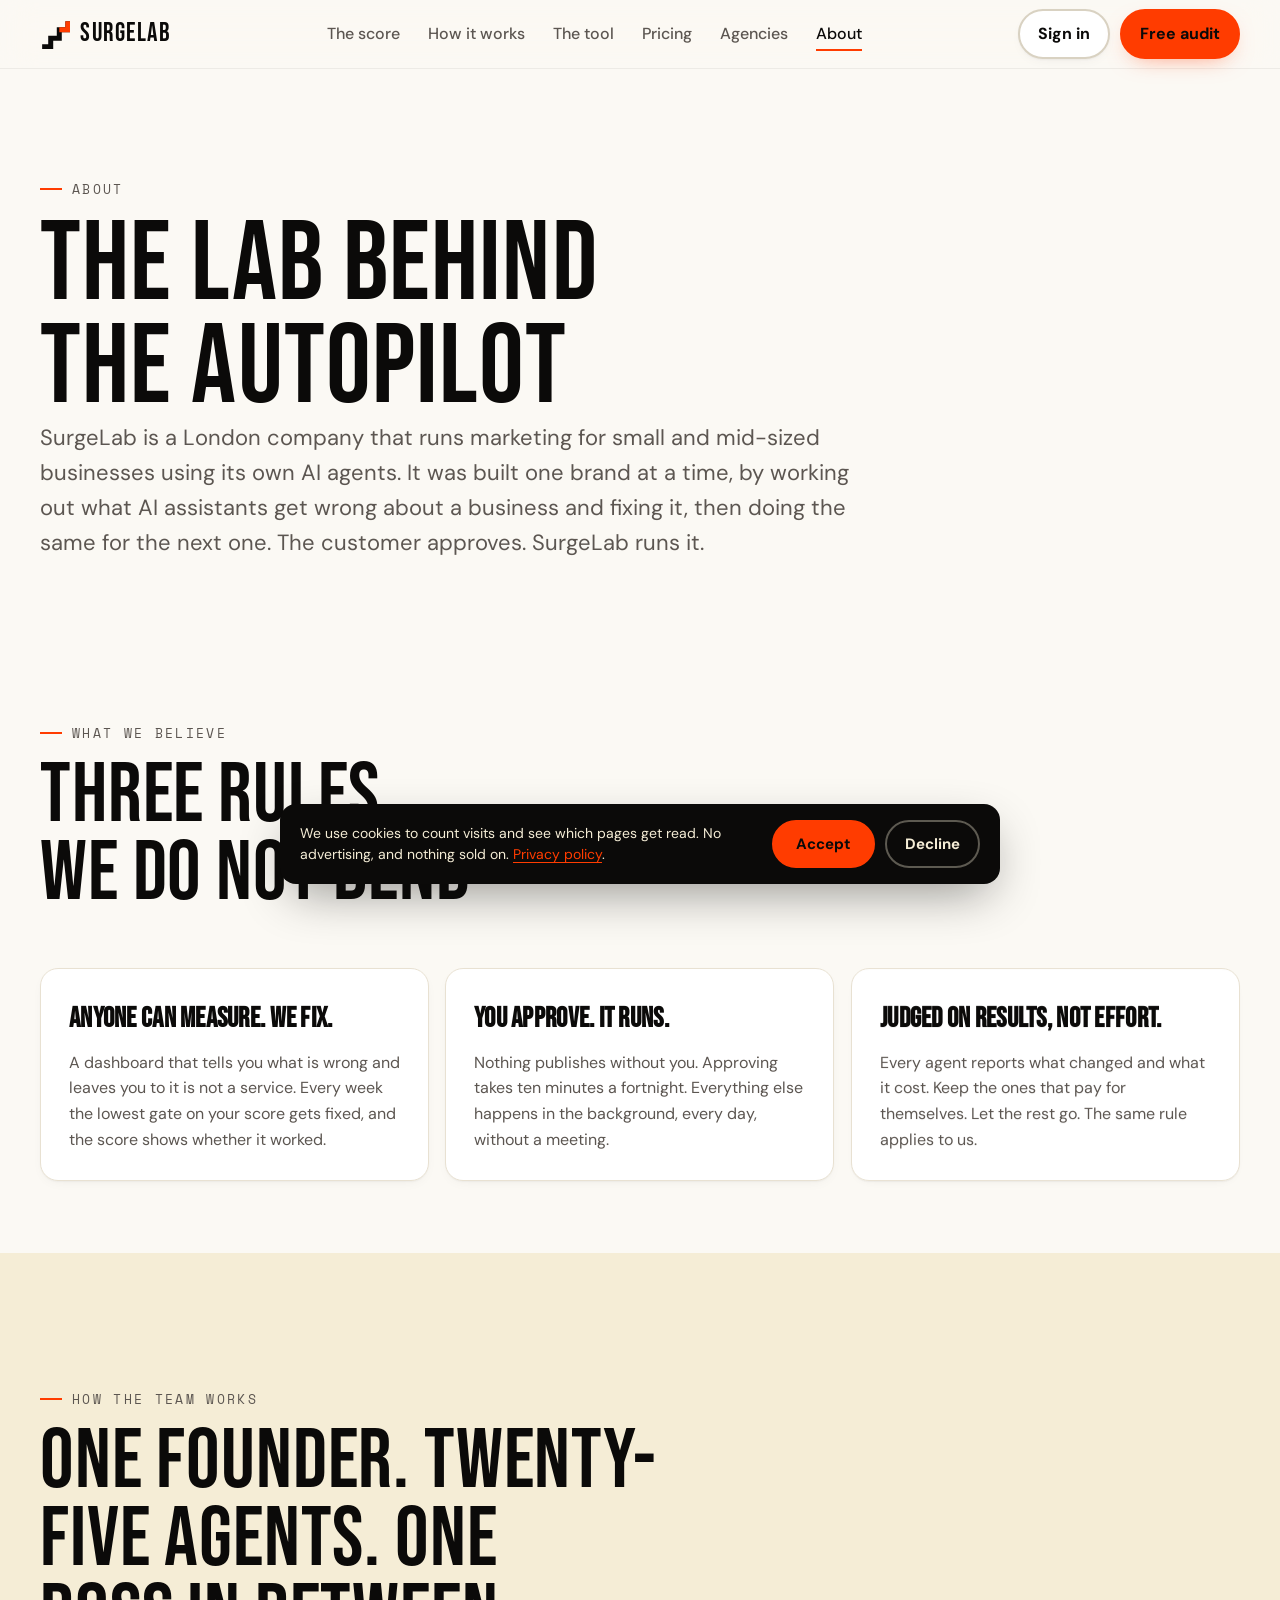
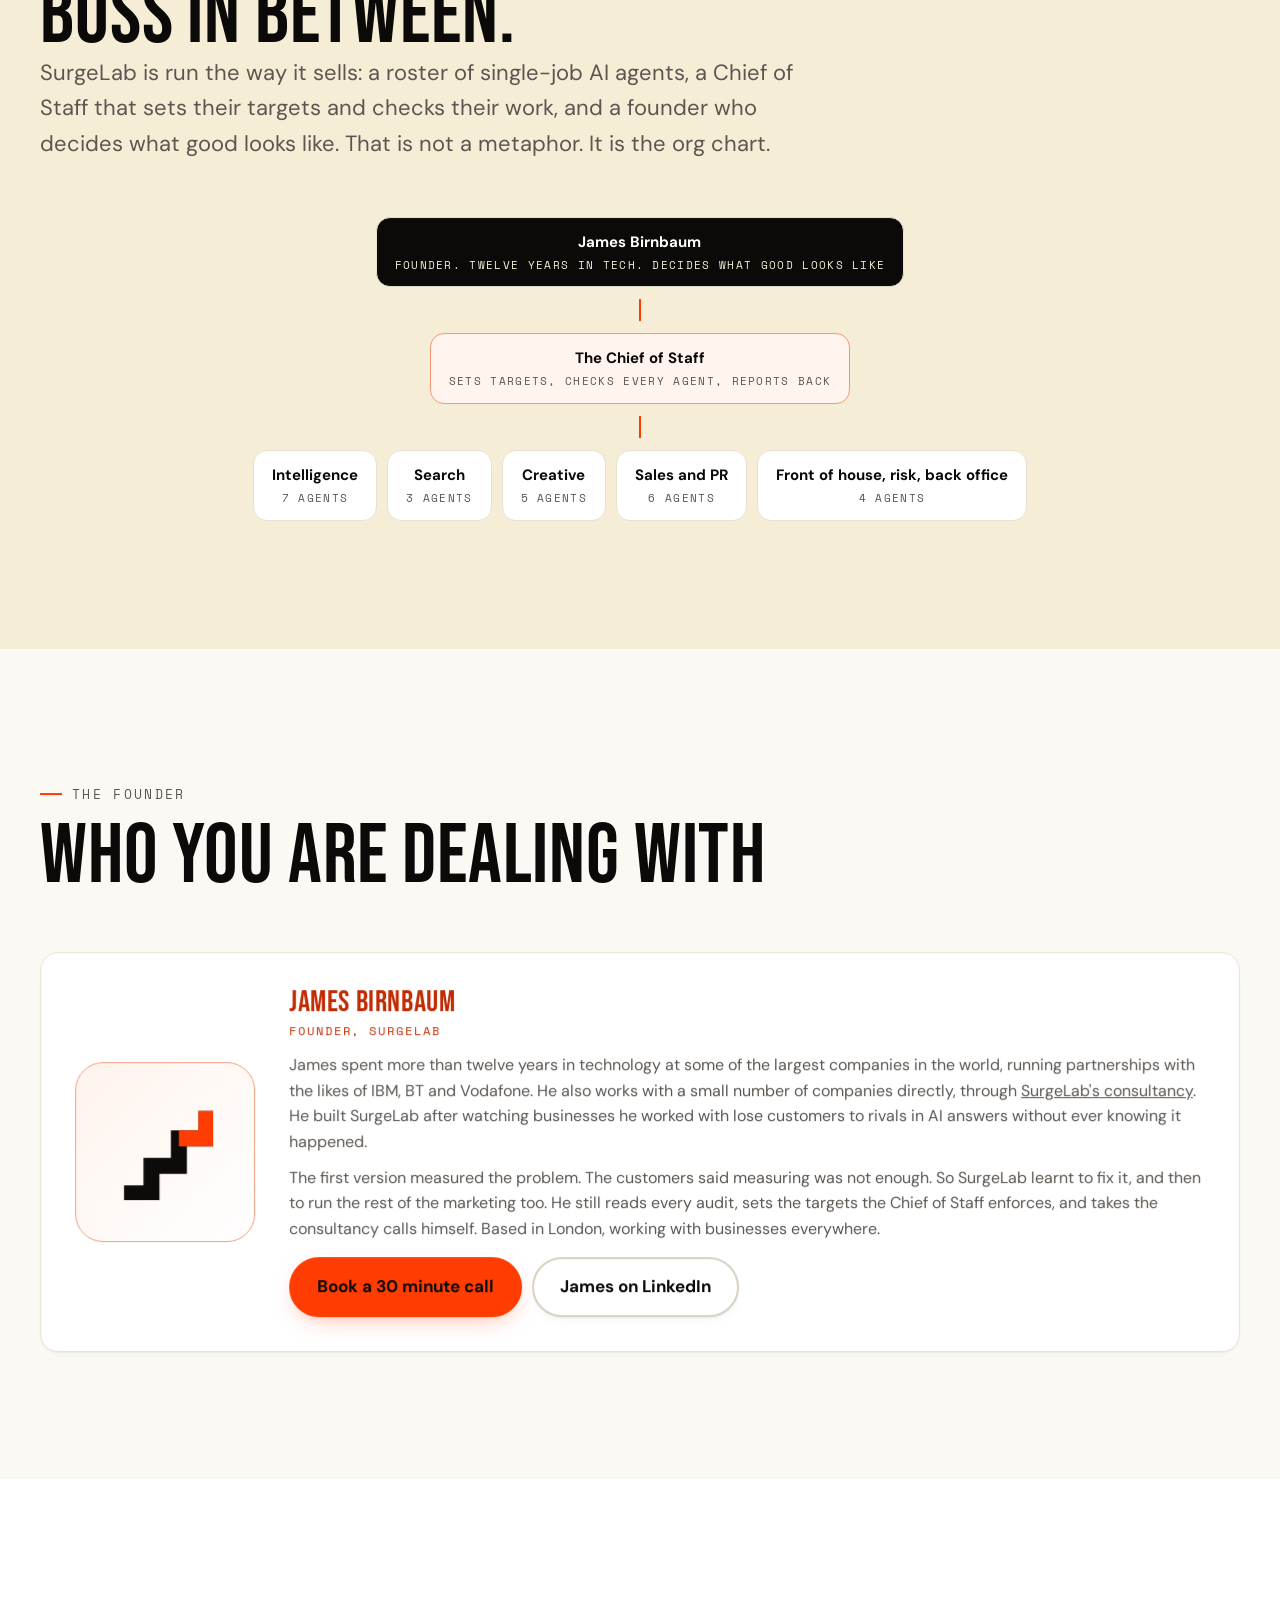
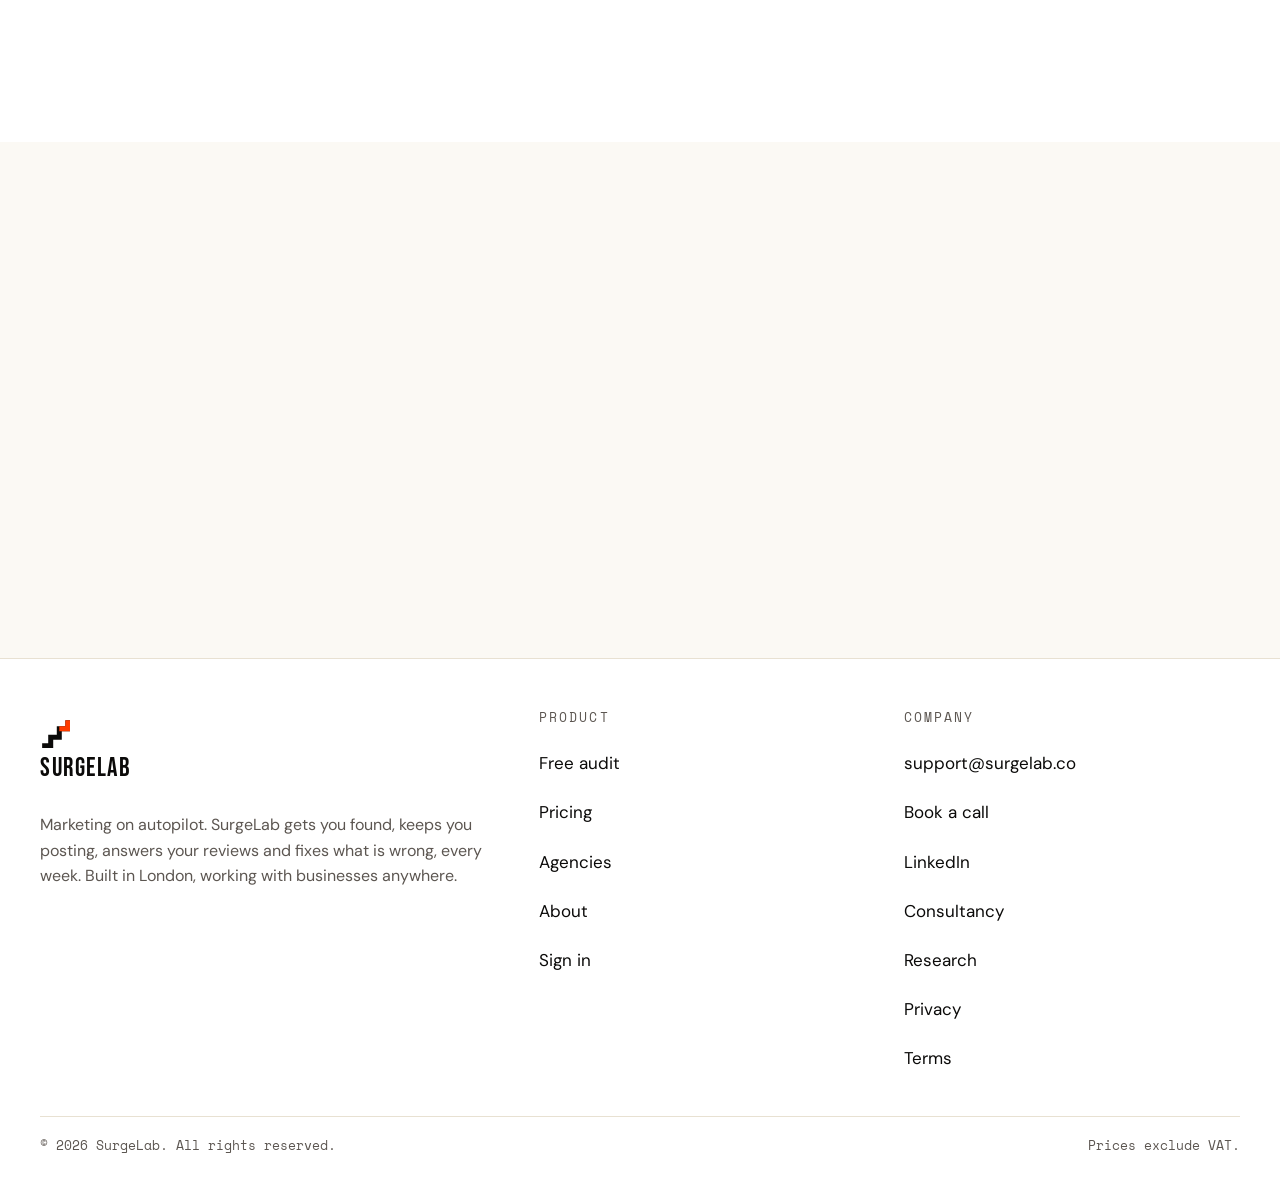
==== commit 6860993f: "Merge main, keeping both sets of styles PR #19 landed on main while this branch was open. Every conf" ====
--- a/about.html
+++ b/about.html
@@ -43,7 +43,7 @@
 {"@type":"Organization","@id":"https://surgelab.co/#org","name":"SurgeLab","legalName":"SurgeLab AI Ltd","url":"https://surgelab.co/","founder":{"@id":"https://surgelab.co/#james"},"foundingLocation":{"@type":"Place","name":"London, United Kingdom"}}
 ]}
   </script>
-  <link rel="stylesheet" href="/assets/css/site.min.css?v=34ac29a8">
+  <link rel="stylesheet" href="/assets/css/site.min.css?v=5d4e5f11">
 </head>
 <body>
 <a class="skip-link" href="#main">Skip to content</a>
@@ -215,6 +215,6 @@
 </footer>
 
 <script src="/assets/js/anime.umd.min.js" defer></script>
-<script src="/assets/js/site.js?v=2761c96d" defer></script>
+<script src="/assets/js/site.js?v=5ea0ce2c" defer></script>
 </body>
 </html>
--- a/assets/css/site.min.css
+++ b/assets/css/site.min.css
@@ -1 +1,2 @@
-@keyframes grad-slide{to{background-position:200%0}}@keyframes shine{0%{transform:translateX(-130%) skewX(-14deg)}to{transform:translateX(240%) skewX(-14deg)}}@keyframes drift{0%{transform:translate(0,0) scale(1)}50%{transform:translate(4%,-6%) scale(1.08)}to{transform:translate(-3%,5%) scale(.96)}}@keyframes char-in{0%{transform:translateY(112%) rotate(5deg)}to{transform:none}}@keyframes rise-in{0%{transform:translateY(26px)}to{transform:none}}@keyframes hud-in{0%{opacity:0;transform:translateY(40px) scale(.96)}to{opacity:1;transform:none}}@keyframes pulse{0%{box-shadow:0 0 0 0 rgba(15,120,51,.5)}70%{box-shadow:0 0 0 9px transparent}to{box-shadow:0 0 0 0 transparent}}@keyframes floaty{0%,to{transform:translateY(0)}50%{transform:translateY(-10px)}}@keyframes ticker{0%{transform:translateX(0)}to{transform:translateX(-50%)}}@keyframes scan{0%,20%{transform:translateX(-100%)}60%,to{transform:translateX(100%)}}@keyframes band{0%,to{background-position:0 50%}50%{background-position:100% 50%}}@keyframes blink{0%,88%,to{transform:scaleY(1)}94%{transform:scaleY(.1)}}@keyframes ant-glow{0%,to{fill:#fff}50%{fill:var(--bc)}}@keyframes bob{0%,to{transform:translateY(0) rotate(0)}50%{transform:translateY(-4px) rotate(-3deg)}}@keyframes beam-spin{to{--beam-a:360deg}}@keyframes chip-run{0%{offset-distance:0}to{offset-distance:100%}}@keyframes spark{0%,to{opacity:0;transform:scale(.4)}50%{opacity:.9;transform:scale(1.3)}}@keyframes warn-pulse{0%,to{box-shadow:0 0 0 0 rgba(202,138,4,.45)}60%{box-shadow:0 0 0 7px transparent}}@keyframes slot-in{0%{transform:scale(.7);opacity:0}}@keyframes ar-spin{to{transform:rotate(360deg)}}@keyframes consult-spin{to{transform:rotate(360deg)}}@keyframes spectrum-slide{to{background-position:-300%0}}@font-face{font-family:"Bebas Neue";font-style:normal;font-weight:400;font-display:swap;src:url(/assets/fonts/bebas-neue-latin-400-normal.woff2)format("woff2")}@font-face{font-family:"DM Sans";font-style:normal;font-weight:400;font-display:swap;src:url(/assets/fonts/dm-sans-latin-400-normal.woff2)format("woff2")}@font-face{font-family:"DM Sans";font-style:normal;font-weight:500;font-display:swap;src:url(/assets/fonts/dm-sans-latin-500-normal.woff2)format("woff2")}@font-face{font-family:"DM Sans";font-style:normal;font-weight:700;font-display:swap;src:url(/assets/fonts/dm-sans-latin-700-normal.woff2)format("woff2")}@font-face{font-family:"Space Mono";font-style:normal;font-weight:400;font-display:swap;src:url(/assets/fonts/space-mono-latin-400-normal.woff2)format("woff2")}@font-face{font-family:"Space Mono";font-style:normal;font-weight:700;font-display:swap;src:url(/assets/fonts/space-mono-latin-700-normal.woff2)format("woff2")}:root{--bg:#fbf9f4;--bg-2:#f5edd6;--bg-3:#ffffff;--card:#ffffff;--ink:#0b0a09;--muted:#5c5651;--muted-2:#857e77;--line:#e8e1d2;--line-2:#d9d2c2;--line-focus:#857e77;--orange:#ff3c00;--orange-ink:#c12a00;--amber:#ffb800;--amber-ink:#ca8a04;--cyan:#22d3ee;--cyan-ink:#0891b2;--blue:#60a5fa;--blue-ink:#2563eb;--green:#34d399;--green-ink:#0f7833;--pink:#f472b6;--pink-ink:#be185d;--violet:#a78bfa;--violet-ink:#6d28d9;--gate-found:var(--cyan-ink);--gate-right:var(--blue-ink);--gate-clear:var(--amber-ink);--gate-bookable:var(--orange-ink);--gate-proven:var(--green-ink);--font-display:"Bebas Neue", "Arial Narrow", Impact, sans-serif;--font-body:"DM Sans", system-ui, -apple-system, "Segoe UI", sans-serif;--font-mono:"Space Mono", ui-monospace, "SFMono-Regular", Menlo, monospace;--radius:18px;--radius-lg:26px;--ease-out:cubic-bezier(0.16, 1, 0.3, 1);--shadow-sm:0 1px 2px rgba(30, 20, 0, 0.04), 0 4px 14px -6px rgba(30, 20, 0, 0.08);--shadow:0 1px 2px rgba(30, 20, 0, 0.04), 0 18px 50px -20px rgba(30, 20, 0, 0.18);--shadow-hover:0 2px 4px rgba(30, 20, 0, 0.04), 0 30px 70px -24px rgba(255, 60, 0, 0.35);--container:1200px;--gutter:clamp(18px, 4vw, 40px)}*,::after,::before{box-sizing:border-box}html{-webkit-text-size-adjust:100%;scroll-behavior:smooth}body{margin:0;background:var(--bg);color:var(--ink);font-family:var(--font-body);font-size:17px;line-height:1.6;-webkit-font-smoothing:antialiased;overflow-x:hidden}img,svg,video{max-width:100%;height:auto;display:block}a,button{color:inherit}button{font:inherit}h1,h2,h3,h4{margin:0;font-weight:400}p{margin:0 0 1em}ol,ul{margin:0;padding:0;list-style:none}details summary{cursor:pointer}:focus-visible{outline:3px solid var(--orange-ink);outline-offset:3px;border-radius:6px}::selection{background:var(--orange);color:#fff}.skip-link{position:absolute;left:12px;top:-60px;z-index:100;background:var(--ink);color:#fff;padding:10px 14px;border-radius:8px;font-family:var(--font-mono);font-size:14px;text-decoration:none}.skip-link:focus{top:12px}.display{font-family:var(--font-display);line-height:.92;letter-spacing:.01em;text-transform:uppercase;text-wrap:balance}.h1{font-size:clamp(54px,12vw,128px)}.h2{font-size:clamp(42px,7.5vw,84px)}.h3{font-size:clamp(26px,4vw,40px)}.card h3,.eyebrow{text-transform:uppercase}.eyebrow,.lede{color:var(--muted)}.eyebrow{font-family:var(--font-mono);font-size:13px;letter-spacing:.18em;display:inline-flex;align-items:center;gap:10px;margin-bottom:14px}.eyebrow::before{content:"";width:22px;height:2px;background:var(--orange);display:inline-block}.lede{font-size:clamp(18px,2.2vw,22px);max-width:58ch;text-wrap:pretty}.mono{font-family:var(--font-mono);font-size:13px;letter-spacing:.06em}.faq summary:hover,.orange{color:var(--orange-ink)}.green{color:var(--green-ink)}.floater b,.ink,.nav a:hover,.nav a[aria-current=page],.prose strong{color:var(--ink)}.case-fix .found dd,.case-fix .found dt,.muted{color:var(--muted)}.grad-text{background:linear-gradient(92deg,#ff3c00 0,#ff7a00 45%,#ff3c00 100%);-webkit-background-clip:text;background-clip:text;color:transparent;background-size:200% 100%;animation:grad-slide 6s linear infinite}.vh{position:absolute;width:1px;height:1px;overflow:hidden;clip:rect(0 0 0 0);white-space:nowrap}.char,.word{display:inline-block}.word{white-space:nowrap}.char{will-change:transform}.container{width:min(100% - 2*var(--gutter),var(--container));margin-inline:auto}.section{padding:clamp(64px,10vw,136px)0;position:relative}.section-tight{padding:clamp(40px,6vw,72px)0}.section-tint{background:var(--bg-2)}.section-white{background:var(--bg-3)}.section-head{max-width:780px;margin-bottom:clamp(32px,5vw,56px)}.section-head.center{text-align:center;margin-inline:auto}.section-head.center .eyebrow{justify-content:center}.section-head.center .lede{margin-inline:auto}.grid{display:grid;gap:16px}@media (min-width:560px) and (max-width:719px){.grid-3{grid-template-columns:repeat(2,1fr)}}@media (min-width:720px){.grid-2{grid-template-columns:repeat(2,1fr)}.grid-3{grid-template-columns:repeat(3,1fr)}}@media (min-width:980px){.grid-4{grid-template-columns:repeat(4,1fr)}.grid-5{grid-template-columns:repeat(5,1fr)}}@media (min-width:720px) and (max-width:979px){.grid-4,.grid-5{grid-template-columns:repeat(2,1fr)}}.btn{--btn-bg:var(--orange);--btn-ink:#0b0a09;--btn-border:var(--orange);display:inline-flex;align-items:center;justify-content:center;gap:10px;min-height:52px;padding:14px 26px;background:var(--btn-bg);color:var(--btn-ink);border:2px solid var(--btn-border);border-radius:999px;font-family:var(--font-body);font-weight:700;font-size:17px;text-decoration:none;cursor:pointer;position:relative;overflow:hidden;isolation:isolate;transform:translate(var(--mx-btn, 0),var(--my-btn, 0));transition:transform .35s var(--ease-out),box-shadow .35s var(--ease-out),background .2s,color .2s,border-color .2s;box-shadow:0 8px 24px -12px rgba(255,60,0,.6)}.btn::after,.card::before{content:"";position:absolute;inset:0;pointer-events:none;opacity:0}.btn::after{z-index:-1;background:linear-gradient(90deg,transparent 0,rgba(255,255,255,.45) 50%,transparent 100%);transform:translateX(-130%) skewX(-14deg)}.btn:hover{box-shadow:0 18px 40px -12px rgba(255,60,0,.55);transform:translate(var(--mx-btn, 0),calc(var(--my-btn, 0) - 2px))}.btn:hover::after{opacity:1;animation:shine .9s var(--ease-out)}.btn:active{transform:scale(.97)}.btn-ghost{--btn-bg:#fff;--btn-ink:var(--ink);--btn-border:var(--line-2);box-shadow:var(--shadow-sm)}.btn-dark,.btn-ghost:hover{--btn-border:var(--ink);box-shadow:0 18px 40px -18px rgba(11,10,9,.3)}.btn-dark{--btn-bg:var(--ink);--btn-ink:#fff;box-shadow:0 8px 24px -12px rgba(11,10,9,.5)}.btn-dark:hover{box-shadow:0 18px 40px -12px rgba(11,10,9,.45)}.btn-lg{min-height:60px;padding:16px 34px;font-size:18px}.btn .arrow{transition:transform .28s var(--ease-out)}.btn:hover .arrow{transform:translateX(4px)}.btn-row{display:flex;flex-direction:column;gap:12px}@media (min-width:560px){.btn-row{flex-direction:row;flex-wrap:wrap;align-items:center}}@media (max-width:559px){.btn{width:100%}}.btn-note{font-family:var(--font-mono);font-size:13px;color:var(--muted);letter-spacing:.04em}.card,.card>*{position:relative}.card{--accent:var(--orange);--accent-ink:var(--orange-ink);overflow:hidden;background:var(--card);border:1px solid var(--line);border-radius:var(--radius);padding:clamp(20px,3vw,28px);box-shadow:var(--shadow-sm);transition:transform .35s var(--ease-out),box-shadow .35s var(--ease-out),border-color .3s ease;will-change:transform}.card::before{background:radial-gradient(420px circle at var(--mx, 50%) var(--my, 50%),color-mix(in srgb,var(--accent) 14%,transparent),transparent 60%);transition:opacity .35s ease}.card::after,.nav a::after{content:"";position:absolute;left:0}.card::after{top:0;width:60%;height:100%;pointer-events:none;opacity:0;background:linear-gradient(90deg,transparent 0,rgba(255,255,255,.7) 50%,transparent 100%);transform:translateX(-120%) skewX(-12deg)}.card:hover{transform:translateY(-5px);border-color:color-mix(in srgb,var(--accent) 45%,var(--line));box-shadow:0 2px 4px rgba(30,20,0,.04),0 30px 60px -24px color-mix(in srgb,var(--accent) 45%,transparent)}.card:hover::before{opacity:1}.card:hover::after{opacity:1;animation:shine 1.1s ease-out}.card>*{z-index:1}.card h3{font-family:var(--font-display);font-size:30px;line-height:1;letter-spacing:.02em;margin-bottom:8px}.card p{margin:0}.card p+p{margin-top:10px}.card-accent h3,.gate-card .lvl b,.icon{color:var(--accent-ink)}.icon{width:40px;height:40px;border-radius:12px;display:grid;place-items:center;background:color-mix(in srgb,var(--accent) 16%,#fff);margin-bottom:14px}.chip,.tag{font-family:var(--font-mono);letter-spacing:.12em;text-transform:uppercase}.chip{display:inline-flex;align-items:center;gap:8px;font-size:13px;padding:7px 13px;border-radius:999px;border:1px solid var(--line-2);color:var(--muted);background:#fff;box-shadow:var(--shadow-sm)}.chip .dot{width:8px;height:8px;border-radius:50%;background:var(--accent, var(--orange));box-shadow:0 0 10px var(--accent, var(--orange))}.tag{font-size:12px;padding:5px 10px;border-radius:8px;background:color-mix(in srgb,var(--accent) 14%,#fff);color:var(--accent-ink)}.site-header{position:sticky;top:0;z-index:50;background:rgba(251,249,244,.78);backdrop-filter:blur(16px) saturate(1.4);-webkit-backdrop-filter:blur(16px) saturate(1.4);border-bottom:1px solid rgba(11,10,9,.06)}.site-header .container{display:flex;align-items:center;justify-content:space-between;gap:16px;min-height:68px}.logo{display:inline-flex;align-items:center;gap:10px;min-height:44px;text-decoration:none;font-family:var(--font-display);font-size:26px;letter-spacing:.06em;text-transform:uppercase;color:var(--ink)}.logo svg{width:30px;height:30px}.logo:hover .logo-tick{transform:translate(2px,-2px)}.logo-tick{transition:transform .28s var(--ease-out)}.nav{display:none;align-items:center;gap:28px}.card p,.hud-verdict p,.nav a{color:var(--muted);font-size:16px}.nav a{text-decoration:none;font-weight:500;position:relative;padding:12px 0;display:inline-block}.nav a::after{right:100%;bottom:8px;height:2px;background:var(--orange);transition:right .28s var(--ease-out)}.nav a:hover::after,.nav a[aria-current=page]::after{right:0}.header-actions{display:flex;align-items:center;gap:10px}.header-actions .btn{min-height:44px;padding:10px 18px;font-size:16px;width:auto}.header-actions .btn-signin{display:none}.menu-btn{display:inline-flex;align-items:center;justify-content:center;width:44px;height:44px;flex:none;background:#fff;border:1px solid var(--line-2);border-radius:12px;cursor:pointer}.menu-btn span,.menu-btn span::after,.menu-btn span::before{display:block;width:18px;height:2px;background:var(--ink);position:relative;transition:transform .25s var(--ease-out),opacity .2s}.menu-btn span::after,.menu-btn span::before{content:"";position:absolute;left:0}.menu-btn span::before{top:-6px}.menu-btn span::after{top:6px}.menu-btn[aria-expanded=true] span{background:0 0}.menu-btn[aria-expanded=true] span::before{transform:translateY(6px) rotate(45deg)}.menu-btn[aria-expanded=true] span::after{transform:translateY(-6px) rotate(-45deg)}.mobile-nav{display:none;border-top:1px solid var(--line);background:rgba(251,249,244,.98)}.checklist li b,.consult li b,.gate .bar i,.mobile-nav.is-open{display:block}.mobile-nav ul{padding:12px 0 18px}.mobile-nav a{display:block;padding:14px 0;font-size:18px;text-decoration:none;border-bottom:1px solid var(--line)}.mobile-nav .btn{margin-top:14px}@media (min-width:900px){.nav{display:flex}.menu-btn,.mobile-nav{display:none!important}.header-actions .btn-signin{display:inline-flex}}.blob,.mesh{position:absolute}.mesh{inset:0;overflow:hidden;pointer-events:none}.blob{border-radius:50%;opacity:.55;will-change:transform;animation:drift 22s ease-in-out infinite alternate;background:radial-gradient(closest-side,var(--bc),transparent 100%)!important}.blob-1{width:56vw;height:56vw;max-width:720px;max-height:720px;--bc:#ff7a3d;top:-24%;right:-14%;opacity:.55}.blob-2{width:40vw;height:40vw;max-width:520px;max-height:520px;--bc:#ffd166;bottom:-18%;left:-10%;opacity:.7;animation-delay:-6s}.blob-3{width:30vw;height:30vw;max-width:380px;max-height:380px;--bc:#f9a8d4;top:40%;left:30%;opacity:.45;animation-delay:-11s}.blob-4{width:26vw;height:26vw;max-width:340px;max-height:340px;--bc:#7dd3fc;top:10%;left:55%;opacity:.45;animation-delay:-15s}.grid-bg,.noise{position:absolute;inset:0}.grid-bg{background-image:linear-gradient(rgba(11,10,9,.06) 1px,transparent 1px),linear-gradient(90deg,rgba(11,10,9,.06) 1px,transparent 1px);background-size:56px 56px;mask-image:radial-gradient(ellipse 70% 60%at 50% 40%,#000 30%,transparent 75%);-webkit-mask-image:radial-gradient(ellipse 70% 60%at 50% 40%,#000 30%,transparent 75%)}.noise{opacity:.35;pointer-events:none;background-image:url("data:image/svg+xml,%3Csvg xmlns='http://www.w3.org/2000/svg' width='180' height='180'%3E%3Cfilter id='n'%3E%3CfeTurbulence type='fractalNoise' baseFrequency='0.85' numOctaves='2' stitchTiles='stitch'/%3E%3CfeColorMatrix values='0 0 0 0 0 0 0 0 0 0 0 0 0 0 0 0 0 0 0.06 0'/%3E%3C/filter%3E%3Crect width='100%25' height='100%25' filter='url(%23n)'/%3E%3C/svg%3E")}.hero{position:relative;overflow:hidden;padding:clamp(56px,9vw,120px)0 clamp(48px,7vw,96px);min-height:80vh;display:flex;align-items:center}.hero-layer{position:absolute;inset:0;will-change:transform}.hero-inner{position:relative;display:grid;gap:44px;align-items:center}@media (min-width:980px){.hero-inner{grid-template-columns:1.1fr .9fr;gap:56px}}.hero .h1{margin:6px 0 22px}.hero .h1 .line{display:block;overflow:hidden;padding-bottom:.06em;margin-bottom:-.06em}.hero .h1 .char{animation:char-in 1.1s var(--ease-out) backwards;animation-delay:calc(var(--i, 0)*28ms + 60ms)}.hero .lede{margin-bottom:30px}.hero-sub{display:flex;flex-wrap:wrap;gap:10px;margin-top:22px}.hero-enter{animation:rise-in 1s var(--ease-out) backwards;animation-delay:calc(var(--i, 0)*110ms + 300ms)}.hud{animation:hud-in 1.3s cubic-bezier(.2,1.4,.4,1) backwards;animation-delay:500ms;position:relative;border-radius:var(--radius-lg);padding:clamp(20px,3vw,30px);background:rgba(255,255,255,.86);backdrop-filter:blur(14px);-webkit-backdrop-filter:blur(14px);border:1px solid rgba(11,10,9,.08);box-shadow:0 40px 90px -30px rgba(30,20,0,.35),0 0 0 1px rgba(255,255,255,.6) inset;transform-style:preserve-3d;will-change:transform}.hud-top{display:flex;justify-content:space-between;align-items:center;gap:12px;margin-bottom:18px}.live,.ring .num small{font-family:var(--font-mono)}.hud-score,.live{align-items:center}.live{display:inline-flex;gap:8px;font-size:13px;letter-spacing:.14em;color:var(--green-ink);white-space:nowrap}.floater::before,.live i{width:8px;height:8px;border-radius:50%}.live i{background:var(--green-ink);box-shadow:0 0 0 0 rgba(15,120,51,.5);animation:pulse 1.8s infinite}.hud-score{display:grid;grid-template-columns:auto 1fr;gap:20px;margin-bottom:20px}.ring{width:122px;height:122px;position:relative}.ring svg{width:100%;height:100%;transform:rotate(-90deg)}.ring circle{fill:none;stroke-width:10;stroke-linecap:round}.ring .track{stroke:rgba(11,10,9,.08)}.ring .bar{stroke:var(--orange);stroke-dasharray:314;stroke-dashoffset:314;transition:stroke-dashoffset 1.6s var(--ease-out)}.ring .num{position:absolute;inset:0;display:flex;flex-direction:column;align-items:center;justify-content:center;gap:2px;font-family:var(--font-display);font-size:44px;line-height:1}.ring .num small{display:block;font-size:10px;letter-spacing:.12em;color:var(--muted);line-height:1}.hud-verdict .display{font-size:30px;line-height:1}.hud-verdict p{margin:6px 0 0}.gate,.gates{display:grid;gap:10px}.gate{grid-template-columns:22px 1fr auto;align-items:center;font-size:16px;opacity:0;transform:translateX(-10px);transition:opacity .5s var(--ease-out),transform .5s var(--ease-out)}.gate.is-in{opacity:1;transform:none}.gate .k{font-family:var(--font-mono);font-size:12px;letter-spacing:.1em;color:var(--muted);width:22px}.gate .name{display:flex;align-items:center;gap:10px;font-weight:500}.gate .bar{height:8px;border-radius:999px;background:rgba(11,10,9,.07);flex:1;overflow:hidden;min-width:60px}.gate .bar i{height:100%;width:0;background:var(--g, var(--orange));transition:width 1.2s var(--ease-out);border-radius:inherit}.gate .pts,.hud-foot{font-family:var(--font-mono);font-size:13px}.gate .pts{min-width:44px;text-align:right;font-variant-numeric:tabular-nums}.hud-foot{margin-top:18px;color:var(--muted);letter-spacing:.04em}.floaters{position:absolute;inset:0;pointer-events:none;display:none;z-index:2}@media (min-width:980px){.floaters{display:block}}.floater,.marquee-track span{font-family:var(--font-mono);text-transform:uppercase}.floater{position:absolute;padding:9px 13px;border-radius:12px;font-size:13px;letter-spacing:.1em;background:#fff;border:1px solid var(--line-2);color:var(--ink);box-shadow:var(--shadow);animation:floaty 6s ease-in-out infinite}.floater::before{content:"";display:inline-block;background:var(--f, var(--orange));margin-right:8px;vertical-align:1px}.marquee{overflow:hidden;padding:16px 0;border-top:1px solid var(--line);border-bottom:1px solid var(--line);background:#fff}.marquee-track{display:flex;gap:48px;width:max-content;animation:ticker 44s linear infinite}.marquee:hover .marquee-track{animation-play-state:paused}.marquee-track span{font-size:14px;letter-spacing:.16em;color:var(--muted);white-space:nowrap;display:inline-flex;align-items:center;gap:14px}.marquee-track span::after{content:"";width:6px;height:6px;background:var(--orange);border-radius:50%}.marquee-logos .marquee-track{gap:64px;animation-duration:60s}.marquee-logos .marquee-track span{font-family:var(--font-display);font-size:26px;letter-spacing:.06em;color:var(--muted-2);text-transform:uppercase}.marquee-logos .marquee-track span::after{display:none}[data-reveal]{opacity:0;transform:translateY(28px);transition:opacity .9s var(--ease-out),transform .9s var(--ease-out);transition-delay:var(--d, 0ms)}.feed.is-in li,.js-anime [data-reveal].is-in,.js-anime [data-stagger].is-in>*,[data-reveal].is-in{opacity:1;transform:none}[data-reveal=scale]{transform:scale(.94) translateY(20px)}[data-reveal=left]{transform:translateX(-36px)}[data-reveal=right]{transform:translateX(36px)}.js-anime [data-reveal]{transition:none;opacity:0;transform:translateY(36px)}.js-anime [data-reveal=left]{transform:translateX(-40px)}.js-anime [data-reveal=right]{transform:translateX(40px)}.js-anime [data-reveal=scale]{transform:translateY(24px) scale(.94)}.js-anime [data-stagger]>*{opacity:0;transform:translateY(40px) scale(.97)}.section-tight,.section:not(.how){content-visibility:auto;contain-intrinsic-size:auto 900px}.gate-card{min-height:280px;display:flex;flex-direction:column}.gate-card .lvl{font-family:var(--font-mono);font-size:12px;letter-spacing:.12em;color:var(--muted);display:flex;justify-content:space-between;gap:8px;margin-bottom:14px;padding-right:44px;white-space:nowrap}.gate-card h3{font-size:clamp(32px,2.6vw,42px);color:var(--accent-ink)}.gate-card .q{color:var(--ink);font-size:17px;font-weight:500;margin-bottom:6px}.gate-card .xp{margin-top:auto;padding-top:18px}.gate-card .xp .bar{height:8px;border-radius:999px;background:rgba(11,10,9,.07);overflow:hidden}.gate-card .xp .bar i{display:block;height:100%;width:0;background:var(--accent-ink);transition-delay:var(--d, 0ms);border-radius:inherit}.gate-card .xp .lbl{display:flex;justify-content:space-between;gap:8px;font-family:var(--font-mono);font-size:13px;color:var(--muted);margin-top:8px}.gate-card .xp .lbl span:last-child{white-space:nowrap;font-variant-numeric:tabular-nums}.gate-card .badge{position:absolute;top:18px;right:18px;width:34px;height:34px;border-radius:50%;display:grid;place-items:center;background:color-mix(in srgb,var(--accent) 16%,#fff);color:var(--accent-ink);font-size:18px}.total-line{display:flex;flex-wrap:wrap;align-items:baseline;gap:10px 22px;margin-top:28px;font-family:var(--font-mono);font-size:14px;color:var(--muted)}.gate-card .badge,.step .n,.total-line b{font-family:var(--font-display)}.total-line b{font-size:44px;color:var(--ink);letter-spacing:.02em;font-variant-numeric:tabular-nums}.how{position:relative}.how-track{display:grid;gap:16px}.step .n{font-size:92px;line-height:.85;color:transparent;-webkit-text-stroke:1.5px var(--accent-ink);margin-bottom:14px}.step h3{font-size:36px}.step .tag-row{margin-top:18px}@media (min-width:1024px){.how-track{grid-template-columns:repeat(3,minmax(0,1fr));gap:24px}.step{padding:34px 32px}.step .n{font-size:80px}.step h3{font-size:32px}}.how-progress{display:none}.demo-wrap{position:relative}.section{overflow:hidden}.demo-glow{position:absolute;inset:-10% -6%;background:radial-gradient(60% 60%at 30% 30%,rgba(255,122,61,.35),transparent 70%),radial-gradient(50% 50%at 75% 70%,rgba(125,211,252,.35),transparent 70%),radial-gradient(40% 40%at 60% 20%,rgba(249,168,212,.3),transparent 70%);pointer-events:none}.window{position:relative;background:#fff;border:1px solid var(--line-2);border-radius:var(--radius-lg);box-shadow:0 50px 110px -40px rgba(30,20,0,.35),0 0 0 1px rgba(255,255,255,.8) inset;overflow:hidden}.window-bar{display:flex;align-items:center;gap:8px;padding:12px 16px;border-bottom:1px solid var(--line);background:var(--bg)}.window-bar i{width:11px;height:11px;border-radius:50%;background:var(--line-2)}.window-bar i:nth-child(1){background:#ff5f57}.window-bar i:nth-child(2){background:#febc2e}.window-bar i:nth-child(3){background:#28c840}.window-bar .url{margin-left:10px;font-family:var(--font-mono);font-size:12px;color:var(--muted);background:#fff;border:1px solid var(--line);border-radius:8px;padding:5px 12px;flex:1;letter-spacing:.04em}.panel .ph,.window-bar .demo-tag{font-family:var(--font-mono);letter-spacing:.14em}.window-bar .demo-tag{font-size:11px;color:#7a5200;background:#fff4d6;padding:4px 8px;border-radius:6px}.window-body{display:grid;gap:14px;padding:16px;background:linear-gradient(180deg,#fff,#fbf9f4)}@media (min-width:760px){.window-body{grid-template-columns:1.3fr 1fr;grid-template-rows:auto auto}.panel-wide{grid-column:1/-1}}@media (min-width:1024px){.window-body{grid-template-columns:1.4fr 1fr 1fr;grid-template-rows:auto auto}.panel-tall{grid-row:1/3}.panel-wide{grid-column:2/-1}}.panel{background:#fff;border:1px solid var(--line);border-radius:14px;padding:16px;box-shadow:var(--shadow-sm);min-width:0}.panel .ph{font-size:12px;text-transform:uppercase;color:var(--muted);margin:0 0 10px;display:flex;justify-content:space-between;gap:8px}.panel .ph span{color:var(--ink);letter-spacing:0;text-transform:none;font-family:var(--font-body);font-weight:600}.panel .big{font-family:var(--font-display);font-size:42px;line-height:1;letter-spacing:.02em;font-variant-numeric:tabular-nums}.chart text,.panel .delta{font-family:var(--font-mono)}.panel .delta{font-size:13px;color:var(--green-ink)}.chart{width:100%;height:auto;overflow:visible}.chart text{font-size:10px;fill:var(--muted)}.chart .grid-line{stroke:rgba(11,10,9,.08);stroke-width:1}.chart .line{fill:none;stroke:var(--orange-ink);stroke-width:2.5;stroke-linecap:round;stroke-linejoin:round}.chart .area{fill:url(#areaGrad);opacity:0;transition:opacity 1s ease 1s}.chart.is-in .area,.chart.is-in .pt{opacity:1}.chart .pt{fill:#fff;stroke:var(--orange-ink);stroke-width:2.5;r:5;opacity:0;transition:opacity .4s ease 1.4s}.chart .bar{transform-origin:bottom;transform:scaleY(0);transition:transform 1s var(--ease-out)}.chart.is-in .bar{transform:scaleY(1)}.chart .bar:nth-child(2){transition-delay:.1s}.chart .bar:nth-child(3){transition-delay:.2s}.chart .bar:nth-child(4){transition-delay:.3s}.brow,.legend li{align-items:center}.brow{display:grid;grid-template-columns:82px 1fr auto;gap:10px;font-size:14px}.brow .b{height:12px;border-radius:6px;background:rgba(11,10,9,.06);overflow:hidden}.brow .b i{display:block;height:100%;width:0;border-radius:inherit;background:var(--c);transition:width 1.1s var(--ease-out);transition-delay:var(--d, 0ms)}.brow .v{font-family:var(--font-mono);font-size:13px;color:var(--ink);font-variant-numeric:tabular-nums;min-width:42px;text-align:right}.donut{display:grid;grid-template-columns:96px 1fr;gap:14px;align-items:center}.donut svg{transform:rotate(-90deg)}.donut circle{fill:none;stroke-width:14}.donut .d-track{stroke:rgba(11,10,9,.07)}.donut .d-seg{stroke-dasharray:251;stroke-dashoffset:251;transition:stroke-dashoffset 1.3s var(--ease-out);stroke-linecap:butt}.legend{display:grid;gap:6px;font-size:14px}.legend li{display:flex;gap:8px}.legend i{width:10px;height:10px;border-radius:3px;background:var(--c);flex:none}.legend b{margin-left:auto;font-size:13px;font-weight:400}.feed,.feed li{display:grid;gap:8px}.feed li{grid-template-columns:30px 1fr auto;gap:10px;align-items:center;font-size:14px;padding:8px 10px;border-radius:10px;background:var(--bg);opacity:0;transform:translateY(8px);transition:opacity .5s var(--ease-out),transform .5s var(--ease-out);transition-delay:var(--d, 0ms)}.feed .av{width:30px;height:30px;border-radius:9px;display:grid;place-items:center;background:color-mix(in srgb,var(--c) 18%,#fff);color:var(--c);font-family:var(--font-display);font-size:15px}.feed .t,.legend b{font-family:var(--font-mono)}.feed .t{font-size:11px;color:var(--muted)}.gate-strip,.gate-strip+.lbls{display:grid;grid-template-columns:repeat(5,1fr);gap:6px;margin-top:12px}.gate-strip div{height:8px;border-radius:4px;background:var(--c);opacity:.85}.gate-strip+.lbls{font-family:var(--font-mono);font-size:10px;color:var(--muted);margin-top:6px;text-align:center}.bento{display:grid;gap:16px}@media (min-width:720px){.bento{grid-template-columns:repeat(2,1fr)}}@media (min-width:1024px){.bento{grid-template-columns:repeat(3,1fr)}.bento .span-2{grid-column:span 2}}.bento .card{padding:clamp(22px,3vw,30px)}.bento .card h3{font-size:32px}.agents-scroller{display:flex;overflow-x:auto;scroll-snap-type:x mandatory;gap:14px;margin-inline:calc(-1*var(--gutter));padding:8px var(--gutter) 22px;scrollbar-width:thin;-webkit-overflow-scrolling:touch;cursor:grab}.agents-scroller:active{cursor:grabbing}.agents-scroller .agent{flex:0 0 min(80%,300px);scroll-snap-align:start}.agent{padding:22px}.agent .role{font-family:var(--font-mono);font-size:12px;letter-spacing:.16em;text-transform:uppercase;color:var(--accent-ink);margin-bottom:8px;display:flex;justify-content:space-between}.agent h3{font-size:28px;color:var(--ink)}.agent p{font-size:16px}.agent .av{width:46px;height:46px;border-radius:14px;display:grid;place-items:center;background:color-mix(in srgb,var(--accent) 18%,#fff);color:var(--accent-ink);font-family:var(--font-display);font-size:24px;margin-bottom:12px}.sowhat{display:grid;gap:14px}@media (min-width:720px){.sowhat{grid-template-columns:repeat(3,1fr)}}.sowhat .card b{display:block;font-size:18px;margin-bottom:6px}.video-feature{display:grid;gap:24px;align-items:center}@media (min-width:900px){.video-feature{grid-template-columns:1fr 1fr;gap:48px}}.lock,.lock .frame-unused{box-shadow:var(--shadow);display:grid;place-items:center;overflow:hidden}.lock{--accent:var(--pink);--accent-ink:var(--pink-ink);position:relative;border-radius:var(--radius-lg);background:linear-gradient(135deg,#fff1eb,#fff8e1 50%,#ecfeff);border:1px solid var(--line-2)}.lock .frame-unused{position:absolute;inset:12%;border-radius:18px;background:#fff;border:1px solid var(--line)}.lock .frame::before{content:"";position:absolute;inset:0;background:linear-gradient(120deg,transparent 30%,rgba(255,255,255,.8) 50%,transparent 70%);transform:translateX(-100%);animation:scan 4s ease-in-out infinite}.lock .mark{width:34%}.lock .pin{position:absolute;padding:8px 12px;border-radius:10px;background:#fff;border:1px solid var(--line-2);box-shadow:var(--shadow);font-family:var(--font-mono);font-size:12px;letter-spacing:.1em;text-transform:uppercase;animation:floaty 5s ease-in-out infinite}.addon li::before,.lock .pin b{color:var(--accent-ink)}.addon ul,.checklist,.checklist li{display:grid;gap:12px}.checklist li{grid-template-columns:28px 1fr;align-items:start;font-size:17px}.checklist li span,.stat .big small{color:var(--muted);font-size:16px}.checklist .tick{width:28px;height:28px;border-radius:50%;display:grid;place-items:center;background:color-mix(in srgb,var(--accent, var(--orange)) 16%,#fff);color:var(--accent-ink, var(--orange-ink))}.stat .big{font-family:var(--font-display);font-size:clamp(64px,9vw,110px);line-height:.9;color:var(--accent-ink);font-variant-numeric:tabular-nums}.stat .big small{font-size:.42em}.stat p{margin-top:12px}.sample::before,.stat .src{font-family:var(--font-mono)}.stat .src{font-size:12px;color:var(--muted);margin-top:14px;letter-spacing:.06em}.sample{position:relative}.sample::before{content:"SAMPLE — REPLACE ME";position:absolute;top:12px;right:12px;font-size:10px;letter-spacing:.14em;color:var(--amber-ink);background:#fff4d6;padding:4px 8px;border-radius:6px;z-index:2}.quote{font-size:19px;line-height:1.5;color:var(--ink);margin:0 0 16px}.quote::before,.who .av{font-family:var(--font-display)}.quote::before{content:"“";color:var(--orange);font-size:48px;line-height:0;vertical-align:-14px;margin-right:6px}.inc b,.who{font-size:16px}.who{display:flex;align-items:center;gap:12px;color:var(--muted)}.who .av{width:40px;height:40px;border-radius:50%;background:linear-gradient(135deg,var(--orange),var(--amber));display:grid;place-items:center;font-size:20px;color:#fff}.seg,.seg .pill,.seg button{border-radius:999px}.seg{display:inline-flex;padding:5px;border:1px solid var(--line-2);background:#fff;position:relative;box-shadow:var(--shadow-sm)}.seg button{position:relative;z-index:1;border:0;background:0 0;padding:10px 22px;min-height:44px;font-weight:600;cursor:pointer;transition:color .2s;white-space:nowrap}.seg button[aria-pressed=true]{color:#fff}.seg .pill{position:absolute;top:5px;bottom:5px;left:5px;width:calc(50% - 5px);background:var(--ink);transition:transform .4s var(--ease-out)}.seg[data-mode=agencies] .pill,.seg[data-mode=annual] .pill{transform:translateX(100%)}.seg .save{font-family:var(--font-mono);font-size:11px;margin-left:6px;letter-spacing:.08em;color:var(--green-ink)}.seg button[aria-pressed=true] .save{color:#9be4b2}.quiz-steps span.on,.seg-orange .pill{background:var(--orange)}.seg-orange button[aria-pressed=true],.seg-orange button[aria-pressed=true] .save{color:#0b0a09}.plan{padding:clamp(24px,4vw,44px);border-color:color-mix(in srgb,var(--orange) 40%,var(--line));box-shadow:0 2px 4px rgba(30,20,0,.04),0 40px 90px -36px rgba(255,60,0,.45);max-width:860px;margin-inline:auto}.faq summary,.plan-head{display:flex;justify-content:space-between}.plan-head{flex-wrap:wrap;gap:18px;align-items:flex-end;margin-bottom:26px}.plan h3{font-size:clamp(42px,6vw,68px);margin:0}.plan .price{font-family:var(--font-display);font-size:clamp(60px,9vw,100px);line-height:.9;color:var(--orange-ink);display:flex;align-items:baseline;gap:8px;font-variant-numeric:tabular-nums}.plan .price small,.vat{font-family:var(--font-mono);font-size:13px;color:var(--muted);letter-spacing:.08em}.plan .price .amt{display:inline-block;min-width:3ch;transition:transform .35s var(--ease-out),opacity .35s}.plan .price.is-flipping .amt{transform:translateY(-14px) rotateX(70deg);opacity:0}.vat{letter-spacing:.06em;margin-top:6px}.includes{display:grid;gap:12px;margin:22px 0 26px}@media (min-width:640px){.includes{grid-template-columns:repeat(3,1fr)}}.inc{--accent:var(--orange);--accent-ink:var(--orange-ink);padding:16px;border-radius:14px;border:1px solid var(--line);background:var(--bg);transition:transform .3s var(--ease-out),border-color .3s,box-shadow .3s}.inc:hover{transform:translateY(-3px);border-color:color-mix(in srgb,var(--accent) 45%,var(--line));box-shadow:var(--shadow)}.inc .ic{width:34px;height:34px;border-radius:9px;display:grid;place-items:center;background:color-mix(in srgb,var(--accent) 16%,#fff);color:var(--accent-ink);margin-bottom:10px}.inc b{display:block;margin-bottom:4px}.addon li,.addons h4,.inc span,.seg button,.tl span{font-size:16px;color:var(--muted)}.addons{max-width:860px;margin:28px auto 0}.addons h4{font-family:var(--font-mono);font-size:13px;letter-spacing:.16em;text-transform:uppercase;margin-bottom:12px}.addon{display:grid;gap:14px;padding:22px}@media (min-width:640px){.addon{grid-template-columns:1fr auto;align-items:start}}.addon h3{font-size:30px;margin-bottom:6px}.addon ul{gap:6px;margin-top:10px}.addon li{display:flex;gap:10px}.addon li::before{content:"✓";font-weight:700;flex:none}.addon .tag{align-self:start;white-space:nowrap}.pricing-panel[hidden]{display:none}.agency-plan{max-width:860px;margin-inline:auto;padding:clamp(24px,4vw,44px);--accent:var(--cyan);--accent-ink:var(--cyan-ink)}.agency-plan h3{font-size:clamp(42px,6vw,68px)}.agency-plan .includes{grid-template-columns:1fr}@media (min-width:640px){.agency-plan .includes{grid-template-columns:repeat(2,1fr)}}.consult,.consult ul{display:grid;position:relative}.consult{overflow:hidden;border-radius:var(--radius-lg);background:var(--ink);color:#fff;padding:clamp(32px,5vw,64px);gap:28px;align-items:center}@media (min-width:900px){.consult{grid-template-columns:1.2fr .8fr}}.consult .eyebrow{color:#c9c2b6}.consult .display{color:#fff}.consult .lede{color:#c9c2b6}.consult .btn{--btn-bg:var(--orange);--btn-ink:#0b0a09;--btn-border:var(--orange)}.consult .btn-ghost{--btn-bg:transparent;--btn-ink:#fff;--btn-border:rgba(255,255,255,0.35)}.consult .btn-ghost:hover{--btn-border:#fff}.consult .orb{position:absolute;width:60%;aspect-ratio:1;border-radius:50%;background:radial-gradient(circle,rgba(255,60,0,.6),transparent 65%);right:-20%;top:-30%;animation:drift 18s ease-in-out infinite alternate}.consult ul{gap:12px}.consult li{display:grid;grid-template-columns:34px 1fr;gap:12px;align-items:start}.consult li span{color:#c9c2b6;font-size:16px}.consult .n{width:34px;height:34px;border-radius:10px;display:grid;place-items:center;background:rgba(255,255,255,.1);font-family:var(--font-display);font-size:18px;color:var(--orange)}.faq details{border-bottom:1px solid var(--line)}.faq summary{list-style:none;align-items:center;gap:16px;padding:20px 0;font-size:18px;font-weight:600;min-height:44px}.faq summary::-webkit-details-marker{display:none}.faq summary .plus{width:32px;height:32px;border-radius:50%;border:1px solid var(--line-2);background:#fff;display:grid;place-items:center;flex:none;position:relative;transition:transform .3s var(--ease-out),background .2s,border-color .2s}.faq summary .plus::after,.faq summary .plus::before{content:"";position:absolute;background:var(--ink);width:12px;height:2px}.faq summary .plus::after{transform:rotate(90deg)}.faq details[open] summary .plus{transform:rotate(45deg);background:var(--orange);border-color:var(--orange)}.faq .a{padding:0 0 22px;color:var(--muted);max-width:70ch}.faq .a p:last-child{margin:0}.faq .a a,.site-footer a:hover{color:var(--orange-ink)}.cta-band,.video-band{position:relative;overflow:hidden}.cta-band{border-radius:var(--radius-lg);padding:clamp(36px,6vw,80px);text-align:center;background:linear-gradient(120deg,#ff3c00,#ff7a00,#ffb800,#ff3c00);background-size:300% 300%;animation:band 14s ease infinite;box-shadow:0 40px 90px -36px rgba(255,60,0,.6)}.cta-band,.cta-band .display{color:#0b0a09}.cta-band .lede{color:rgba(11,10,9,.72);margin:14px auto 26px}.cta-band .btn{--btn-bg:#0b0a09;--btn-ink:#fff;--btn-border:#0b0a09}.cta-band .btn-ghost{--btn-bg:transparent;--btn-ink:#0b0a09;--btn-border:rgba(11,10,9,0.4)}.cta-band .btn-row{justify-content:center}.video-band{background:#050505}.video-band video{width:100%;max-height:70vh;object-fit:cover;display:block}.prose h2,.video-band .fallback{font-family:var(--font-display);text-transform:uppercase}.video-band .fallback{display:grid;place-items:center;min-height:240px;color:#f5edd6;font-size:clamp(40px,8vw,96px);letter-spacing:.04em}.site-footer{border-top:1px solid var(--line);padding:48px 0 32px;background:#fff}.foot-grid{display:grid;gap:28px}@media (min-width:720px){.foot-grid{grid-template-columns:1.4fr 1fr 1fr}}.site-footer h3{letter-spacing:.16em;text-transform:uppercase;color:var(--muted);margin-bottom:12px}.site-footer a{text-decoration:none;color:var(--ink);display:inline-block;padding:11px 0}.foot-bottom,.site-footer p{color:var(--muted);font-size:16px}.foot-bottom,.site-footer h3{font-family:var(--font-mono);font-size:13px}.foot-bottom{margin-top:32px;padding-top:18px;border-top:1px solid var(--line);display:flex;flex-wrap:wrap;gap:8px 20px;justify-content:space-between}.prose{max-width:760px}.prose h1{margin-bottom:8px}.prose h2{font-size:32px;letter-spacing:.02em;margin:40px 0 12px;color:var(--ink)}.prose h2:first-of-type{margin-top:28px}.prose li,.prose p{color:var(--muted);font-size:17px}.prose ul{list-style:disc;padding-left:22px;margin-bottom:1em}.prose li{margin-bottom:6px}.prose a{color:var(--orange-ink)}.prose code{font-family:var(--font-mono);font-size:.9em;background:var(--bg-2);padding:2px 6px;border-radius:6px}.field label,.prose .meta{font-family:var(--font-mono);font-size:14px;color:var(--muted);letter-spacing:.06em}.form{display:grid;gap:16px;max-width:560px}.field label{display:block;font-size:13px;letter-spacing:.14em;text-transform:uppercase;margin-bottom:8px}.field input,.field select,.field textarea{width:100%;min-height:52px;padding:12px 16px;border-radius:12px;background:#fff;border:1px solid var(--line-focus);color:var(--ink);font:inherit;font-size:17px;transition:border-color .2s,box-shadow .2s}.field input:focus,.field select:focus,.field textarea:focus{outline:0;border-color:var(--orange);box-shadow:0 0 0 4px rgba(255,60,0,.18)}.field select{appearance:none;-webkit-appearance:none;background-image:url("data:image/svg+xml,%3Csvg xmlns='http://www.w3.org/2000/svg' width='14' height='9' viewBox='0 0 14 9'%3E%3Cpath d='M1 1l6 6 6-6' stroke='%235c5651' stroke-width='2' fill='none'/%3E%3C/svg%3E");background-repeat:no-repeat;background-position:right 16px center;padding-right:44px}.field .hint{font-size:16px;color:var(--muted);margin-top:6px}.hp{position:absolute;left:-9999px}.audit-form{padding:clamp(20px,3vw,28px);border-color:color-mix(in srgb,var(--orange) 40%,var(--line));box-shadow:0 2px 4px rgba(30,20,0,.04),0 40px 90px -36px rgba(255,60,0,.45)}.audit-form .row{display:grid;gap:10px}@media (min-width:640px){.audit-form .row{grid-template-columns:1fr auto}.audit-form .row .btn{width:auto}}.audit-form input{min-height:56px;font-size:18px}.audit-form .note{display:flex;align-items:center;gap:8px;margin-top:12px;font-family:var(--font-mono);font-size:13px;color:var(--muted);letter-spacing:.04em}.timeline{gap:14px}.timeline,.tl,.tl .n{display:grid}.tl{grid-template-columns:44px 1fr;gap:16px;align-items:start;padding:18px}.tl .n{width:44px;height:44px;border-radius:12px;place-items:center;font-family:var(--font-display);font-size:24px;background:color-mix(in srgb,var(--accent) 16%,#fff);color:var(--accent-ink)}.tl b{display:block;font-size:17px;margin-bottom:4px}.result-demo{padding:clamp(20px,3vw,28px)}.result-demo .row{display:grid;grid-template-columns:1fr auto;gap:12px;align-items:center;padding:12px 0;border-bottom:1px solid var(--line);font-size:16px}.ar-table tr:last-child td,.result-demo .row:last-child{border-bottom:0}.result-demo .row b{color:var(--ink)}.doors .door text,.pill{font-family:var(--font-mono)}.pill{font-size:12px;letter-spacing:.12em;text-transform:uppercase;padding:5px 10px;border-radius:999px}.pill-ok{background:#dfede3;color:var(--green-ink)}.pill-warn{background:#fff4d6;color:var(--amber-ink)}.pill-bad{background:#ffe4da;color:var(--orange-ink)}.pillars .card h3{font-size:30px}.agency-form-wrap{padding:clamp(22px,3.5vw,36px)}@media (prefers-reduced-motion:reduce){html{scroll-behavior:auto}*,::after,::before{animation:none!important;transition:none!important}.feed li,.gate,.hero-enter,[data-reveal]{opacity:1!important;transform:none!important}.blob,.hero-layer,.hud{transform:none!important}.marquee-track{animation:none!important;flex-wrap:wrap;width:auto;justify-content:center}.btn:hover,.card:hover,.inc:hover,.plan:hover{transform:none}.brow .b i,.donut .d-seg,.gate .bar i,.gate-card .xp .bar i,.ring .bar{transition:none}.chart .bar{transform:none}.chart .area,.chart .pt{opacity:1}.how,.how-sticky{height:auto!important}.how-sticky{position:static!important;overflow:visible!important}.how-track{grid-template-columns:1fr!important;width:auto!important;transform:none!important}.how-progress{display:none!important}.grad-text{animation:none}.char,.word{transform:none!important;opacity:1!important}}.progress{position:absolute;left:0;right:0;top:0;height:3px;background:0 0}.progress i{display:block;height:100%;width:0;background:linear-gradient(90deg,var(--orange),var(--amber));transition:width .15s linear}.bot{width:64px;height:64px;margin-bottom:12px}.bot .eye{transform-origin:center}.agent:hover .bot .eye{animation:blink 1.8s ease-in-out infinite}.agent:hover .bot .ant{animation:ant-glow 1.2s ease-in-out infinite}.agent:hover .bot{animation:bob 1.6s ease-in-out infinite}.agent .role .lvl{color:var(--muted);letter-spacing:.12em}.gate-card .lbl-fixed,.gate-card .pts-fixed{display:none}.gate-card .xp .bar i{transition:width .9s var(--ease-out),background .3s}@media (hover:hover){.gate-card:hover .lbl-now,.gate-card:hover .pts-now{display:none}.gate-card:hover .lbl-fixed,.gate-card:hover .pts-fixed{display:inline;color:var(--green-ink);font-weight:700}.gate-card:hover .xp .bar i{width:var(--fixed, 100%)!important;background:var(--green-ink)}.gate-card:hover .badge{background:var(--green-ink);color:#fff}}.hud-actions{display:flex;flex-wrap:wrap;align-items:center;gap:12px;margin-top:18px}.hud-actions .hud-foot{margin:0;flex:1;min-width:160px}.hud .fixbtn{min-height:44px;padding:10px 18px;font-size:15px;width:auto}.hud.is-fixed .ring .bar{stroke:var(--green-ink)}.case-fix .fixed dt,.hud .pop,.hud.is-fixed .live{color:var(--green-ink)}.hud.is-fixed .gate .bar i{background:var(--green-ink)}.hud.is-fixed .fixbtn{--btn-bg:var(--ink);--btn-ink:#fff;--btn-border:var(--ink)}.hud .pop{display:inline-block;margin-top:10px;font-family:var(--font-mono);font-size:13px;background:#dfede3;padding:5px 10px;border-radius:999px;opacity:0;transform:translateY(8px);transition:opacity .4s,transform .4s var(--ease-out);pointer-events:none}.hud.is-fixed .pop{opacity:1;transform:none}.statement{text-align:center}.statement .eyebrow,.usp-row{justify-content:center}.statement .usp{font-size:clamp(48px,9vw,120px)}.statement .usp-a{display:block;color:var(--muted-2)}.phone video,.statement .usp-b{display:block}.statement .lede{margin:16px auto 22px}.usp-row{display:flex;flex-wrap:wrap;gap:10px}.lock{aspect-ratio:4/3.4}.phone,.phone::before{position:absolute;left:50%;transform:translateX(-50%);background:#0b0a09}.phone{top:7%;bottom:7%;aspect-ratio:9/16;border-radius:34px;padding:9px;box-shadow:0 40px 90px -30px rgba(30,20,0,.5),0 0 0 1px rgba(255,255,255,.4) inset}.phone::before{content:"";top:16px;width:26%;height:18px;border-radius:999px;z-index:2}.phone video{width:100%;height:100%;object-fit:cover;border-radius:26px;background:#f5f5f5}@media (max-width:899px){.lock{aspect-ratio:4/4.6}}.lock .pin{z-index:3}.lede strong{font-weight:700}.calc label,.step-top{display:flex;justify-content:space-between}.step-top{align-items:flex-start;gap:12px;margin-bottom:14px}.step .ill{width:64px;height:64px;color:var(--accent-ink);flex:none;opacity:.9}.js-anime .chief.is-in .cc-agent:hover .bot,.step:hover .ill{animation:bob 1.6s ease-in-out infinite}.journey{margin:0 0 28px}.doors{width:100%;height:auto;overflow:visible}.doors .path{stroke:rgba(11,10,9,.12);stroke-width:3;stroke-dasharray:8 8;fill:none}.doors .door .frame,.doors .walker{fill:none;stroke:var(--dc);stroke-width:3}.doors .door .leaf{fill:var(--dc);opacity:.9;transform-origin:-26px 0;transition:transform .9s var(--ease-out);transition-delay:var(--dd, 0ms)}.doors .door .knob{fill:#fff}.doors .door text{font-size:11px;letter-spacing:.14em;fill:var(--muted);text-anchor:middle}.doors.is-in .door .leaf{transform:rotateY(70deg) skewY(-6deg) scaleX(.35);opacity:.55}.doors .walker{stroke:var(--ink);stroke-linecap:round;stroke-linejoin:round;transform:translate(30px,78px);transition:transform 3.2s cubic-bezier(.45,0,.2,1);transition-delay:300ms}.doors .walker circle{fill:var(--ink)}.doors.is-in .walker{transform:translate(935px,78px)}.doors .end{font-family:var(--font-display);font-size:36px;fill:var(--green-ink);text-anchor:middle;opacity:0;transition:opacity .5s ease 3.3s}.doors.is-in .end{opacity:1}@media (max-width:720px){.doors .door text{font-size:16px}}.case-fix dt,.vertical-pick{display:flex;align-items:center}.vertical-pick{flex-wrap:wrap;gap:12px;margin-bottom:22px}.seg-vertical{flex-wrap:wrap}.seg-vertical .pill{display:none}.seg-vertical button[aria-pressed=true]{background:var(--ink);color:#fff}.seg-vertical button{padding:8px 16px}.case .case-num{font-family:var(--font-display);font-size:clamp(48px,6vw,72px);line-height:.9;color:var(--accent-ink);margin:14px 0 8px;font-variant-numeric:tabular-nums}.case .case-num small{font-size:.4em;color:var(--muted)}.case .who{margin-bottom:4px}.case-fix{display:grid;gap:10px;margin-top:4px}.case-fix>div{display:grid;grid-template-columns:62px 1fr;gap:10px;align-items:start}.case-fix dt{font-family:var(--font-mono);font-size:11px;letter-spacing:.14em;text-transform:uppercase;padding:4px 0 0;gap:6px}.brand::before,.case-fix dt::before{content:"";width:8px;height:8px;border-radius:50%}.case-fix dt::before{flex:none}.case-fix .found dt::before{background:var(--muted)}.case-fix .fixed dt::before{background:var(--green);box-shadow:0 0 0 3px color-mix(in srgb,var(--green) 25%,#fff)}.case-fix dd{font-size:15px;line-height:1.5}.case-fix .fixed dd{color:var(--ink);font-weight:500}.agency-window{align-self:center}.brand-grid{display:grid;grid-template-columns:repeat(2,1fr);gap:10px;padding:14px;background:linear-gradient(180deg,#fff,#fbf9f4)}@media (min-width:560px){.brand-grid{grid-template-columns:repeat(3,1fr)}}.brand,.calc-out div{border:1px solid var(--line);border-radius:12px;padding:12px}.brand{position:relative;background:#fff;box-shadow:var(--shadow-sm);display:grid;gap:4px}.brand b{font-size:14px}.brand .sc,.calc output{font-family:var(--font-display)}.brand .sc{font-size:34px;line-height:1;color:var(--c)}.brand i,.level .lvl-badge{font-family:var(--font-mono)}.brand i{font-style:normal;font-size:11px;color:var(--muted);letter-spacing:.04em}.brand::before{position:absolute;top:12px;right:12px;background:var(--c)}.brand-add{border-style:dashed;background:var(--bg)}.brand-add::before{display:none}.brand-add b{color:var(--orange-ink)}.levels{display:grid;gap:16px}@media (min-width:720px){.levels{grid-template-columns:repeat(3,1fr)}}.level{display:grid;gap:10px}.level .lvl-badge{font-size:12px;letter-spacing:.16em;color:var(--accent-ink)}.level h3{font-size:34px}.level .lvl-bar{height:120px;display:flex;align-items:flex-end;background:linear-gradient(180deg,transparent,rgba(11,10,9,.04));border-radius:12px;padding:8px}.level .lvl-bar i{display:block;width:100%;height:0;border-radius:8px;background:linear-gradient(180deg,var(--accent),var(--accent-ink));transition:height 1.2s var(--ease-out)}.js-anime .level .lvl-bar i,.level.is-in .lvl-bar i{height:var(--h)}.calc{padding:clamp(22px,3.5vw,36px);border-color:color-mix(in srgb,var(--orange) 40%,var(--line))}.calc .field{margin-bottom:18px}.calc label{align-items:baseline}.calc output{font-size:26px;letter-spacing:.02em}.calc input[type=range]{width:100%;min-height:44px;accent-color:var(--orange)}.calc-out{display:grid;grid-template-columns:repeat(3,1fr);gap:10px;margin:8px 0 16px}.calc-out div{background:var(--bg)}.calc-out .k{display:block;font-family:var(--font-mono);font-size:11px;letter-spacing:.14em;text-transform:uppercase;color:var(--muted);margin-bottom:4px}.calc-out b{font-size:clamp(22px,3vw,34px);line-height:1;color:var(--ink);font-variant-numeric:tabular-nums}.calc-out b.lv1{color:var(--cyan-ink)}.calc-out b.lv2{color:var(--amber-ink)}.calc-out b.lv3,.cc-agent em.ok{color:var(--green-ink)}.tiles{display:grid;grid-template-columns:repeat(10,1fr);gap:6px}.tiles i{display:block;aspect-ratio:1;border-radius:6px;background:rgba(11,10,9,.06);transition:background .3s,transform .3s var(--ease-out)}.tiles i.on{background:var(--orange);transform:scale(1.06)}.tiles i.on.l2{background:var(--amber-ink)}.tiles i.on.l3{background:var(--green-ink)}.beam{position:relative}.beam::after,.orbit{position:absolute;pointer-events:none}.beam::after{content:"";inset:-1px;border-radius:inherit;padding:2px;z-index:2;background:conic-gradient(from var(--beam-a, 0deg),transparent 0 70%,var(--orange) 85%,#fff 92%,transparent 100%);-webkit-mask:linear-gradient(#000 0 0) content-box,linear-gradient(#000 0 0);mask:linear-gradient(#000 0 0) content-box,linear-gradient(#000 0 0);-webkit-mask-composite:xor;mask-composite:exclude;animation:beam-spin 6s linear infinite}@property --beam-a{syntax:"<angle>";inherits:false;initial-value:0deg}.card.beam::after{opacity:.9}.btn-shimmer::after{opacity:1;animation:shine 2.8s var(--ease-out) infinite;animation-delay:1.6s}.orbit{inset:-16px;display:none;z-index:3}@media (min-width:980px){.orbit{display:block}}.orb-chip{position:absolute;top:0;left:0;padding:7px 12px;border-radius:10px;background:#fff;border:1px solid var(--line-2);box-shadow:var(--shadow);font-family:var(--font-mono);font-size:12px;letter-spacing:.12em;text-transform:uppercase;color:var(--f);white-space:nowrap;offset-path:inset(0 round 34px);offset-rotate:0deg;offset-distance:0;animation:chip-run 36s linear infinite;animation-delay:calc(var(--i)*-7.2s)}.orb-chip b{font-weight:700}@supports not (offset-path:inset(0)){.orb-chip{display:none}}.text-reveal .w{color:rgba(11,10,9,.6);transition:color .3s ease}.calc output,.chief h3,.text-reveal .w.on{color:var(--ink)}.icon svg,.inc .ic svg,.tl .n{transition:transform .4s var(--ease-out)}.card:hover .icon svg{transform:rotate(-8deg) scale(1.15)}.inc:hover .ic svg{transform:scale(1.18)}.tl:hover .n{transform:rotate(-6deg) scale(1.08)}.cta-band .spark{position:absolute;width:6px;height:6px;border-radius:50%;background:#fff;opacity:0;animation:spark 5s ease-in-out infinite;animation-delay:var(--d);left:var(--x);top:var(--y);box-shadow:0 0 12px 3px rgba(255,255,255,.7)}@media (prefers-reduced-motion:reduce){.beam::after,.btn-shimmer::after,.cta-band .spark,.orb-chip{animation:none!important}.orb-chip{offset-distance:calc(var(--i)*20%)}.text-reveal .w{color:var(--ink)}}.chief{--accent:var(--orange);--accent-ink:var(--orange-ink);display:grid;gap:26px;padding:26px;margin-bottom:26px;border-radius:var(--radius-lg);border:1px solid color-mix(in srgb,var(--orange) 45%,var(--line));background:linear-gradient(135deg,#fff 0,#fff4ee 60%,#fff 100%);box-shadow:0 18px 50px -30px rgba(255,60,0,.35)}@media (min-width:900px){.chief{grid-template-columns:1.1fr 1fr;align-items:center;padding:36px 40px;gap:40px}}.chief .role{font-family:var(--font-mono);font-size:12px;letter-spacing:.16em;text-transform:uppercase;color:var(--orange-ink);display:flex;justify-content:space-between;margin-bottom:12px}.chief .role .lvl{color:var(--muted);letter-spacing:.12em}.chief-who>.bot{width:92px;height:92px;margin-bottom:10px;animation:bob 2.4s ease-in-out infinite}.chief-who>.bot .eye{animation:blink 3.2s ease-in-out infinite}.chief h3{font-family:var(--font-display);font-size:clamp(38px,5vw,56px);line-height:.95;letter-spacing:.01em;margin-bottom:12px}.chief p{font-size:17px;max-width:52ch}.chief .tag{display:inline-block;margin-top:16px}.chief-chart{display:grid;justify-items:center}.cc-agent em,.cc-top{font-family:var(--font-mono);text-transform:uppercase}.cc-top{font-size:12px;letter-spacing:.16em;background:var(--ink);color:#f5edd6;padding:10px 18px;border-radius:999px;box-shadow:0 0 0 6px color-mix(in srgb,var(--orange) 16%,transparent)}.cc-lines{width:100%;height:44px;display:block}.cc-lines path{fill:none;stroke:var(--orange);stroke-width:2;stroke-linecap:round}.cc-row{display:grid;grid-template-columns:repeat(3,1fr);gap:10px;width:100%}.cc-agent{background:#fff;border:1px solid var(--line);border-radius:14px;padding:12px 8px;text-align:center;display:grid;gap:6px;justify-items:center}.cc-agent .bot{width:40px;height:40px;margin:0}.cc-agent b{font-size:13px;line-height:1.2}.cc-agent em{font-style:normal;font-size:10px;letter-spacing:.1em;padding:4px 8px;border-radius:6px;white-space:nowrap}.cc-agent em.ok{background:color-mix(in srgb,var(--green) 20%,#fff)}.cc-agent em.warn{background:color-mix(in srgb,var(--amber) 26%,#fff);color:var(--amber-ink);animation:warn-pulse 1.6s ease-in-out infinite}.chief .cc-note{font-family:var(--font-mono);font-size:12px;color:var(--muted);margin-top:14px;text-align:center}.js-anime .cc-lines path{stroke-dasharray:120;stroke-dashoffset:120;transition:stroke-dashoffset .9s var(--ease-out) .35s}.js-anime .chief.is-in .cc-lines path{stroke-dashoffset:0}.js-anime .cc-agent{opacity:0;transform:translateY(12px);transition:opacity .6s var(--ease-out) var(--d, 0ms),transform .6s var(--ease-out) var(--d, 0ms)}.js-anime .chief.is-in .cc-agent{opacity:1;transform:none}.agent-more{border-style:dashed;border-color:color-mix(in srgb,var(--cyan) 50%,var(--line));--accent:var(--cyan);--accent-ink:var(--cyan-ink);text-decoration:none;color:inherit;display:block}.agent-more:hover{border-style:solid}.agent-more .more-bots{display:flex;margin-bottom:8px}.agent-more .more-bots .bot{width:48px;height:48px;margin:0-8px 0 0}.agent-more:hover .more-bots .bot:nth-child(1){animation:bob 1.6s ease-in-out infinite}.agent-more:hover .more-bots .bot:nth-child(2){animation:bob 1.6s ease-in-out infinite .2s}.agent-more:hover .more-bots .bot:nth-child(3){animation:bob 1.6s ease-in-out infinite .4s}.agent-more .tag{display:inline-block;margin-top:12px}[hidden]{display:none!important}.agent{display:flex;flex-direction:column}.agent>p{flex:1}.hire,.q-opts button{background:#fff;font-family:var(--font-body);cursor:pointer}.hire{margin-top:14px;align-self:flex-start;border:2px solid var(--accent-ink);color:var(--accent-ink);font-weight:700;font-size:14px;line-height:1;padding:10px 18px;min-height:40px;border-radius:999px;transition:background .2s,color .2s,transform .2s}.hire:hover{transform:translateY(-1px)}.hire[aria-pressed=true]{background:var(--accent-ink);color:#fff}.hire[aria-pressed=true]::before{content:"✓ "}.team{margin-top:6px;padding:22px;display:grid;gap:16px;--accent:var(--orange);--accent-ink:var(--orange-ink)}@media (min-width:720px){.team{padding:26px 30px}}.team-head,.team-slots{display:flex;flex-wrap:wrap}.team-head{justify-content:space-between;gap:10px 20px;align-items:flex-end}.team-head b{font-family:var(--font-display);font-size:28px;letter-spacing:.01em;line-height:1;display:block}.team-slots{gap:8px}.qr-team .card .role,.slot{font-family:var(--font-mono);text-transform:uppercase}.slot{font-size:12px;letter-spacing:.08em;padding:10px 14px;border-radius:999px;border:1px dashed var(--line-2);color:var(--muted)}.slot.on{border-style:solid;border-color:var(--ink);background:var(--ink);color:#fff;animation:slot-in .45s var(--ease-out)}.team-chief,.team-cta{gap:14px;align-items:center}.team-chief{display:grid;grid-template-columns:72px 1fr;padding:16px;border-radius:16px;background:linear-gradient(135deg,#fff,#fff4ee);border:1px solid color-mix(in srgb,var(--orange) 45%,var(--line));opacity:0;transform:translateY(14px) scale(.98);transition:opacity .6s var(--ease-out),transform .6s var(--ease-out)}.team-chief.on{opacity:1;transform:none}.team-chief .bot{width:72px;height:72px;margin:0;animation:bob 2.4s ease-in-out infinite}.qr-team .card b,.team-chief b{display:block;font-size:18px;margin-bottom:4px}.team-chief p{font-size:15px}.team-cta{display:flex;flex-wrap:wrap}.quiz{padding:24px;max-width:840px;margin:0 auto}@media (min-width:720px){.quiz{padding:36px 40px}}.quiz-steps{display:flex;gap:6px;margin-bottom:22px}.quiz-steps span{flex:1;height:6px;border-radius:999px;background:var(--line);transition:background .3s}.q-title{font-family:var(--font-display);font-size:clamp(30px,4vw,44px);line-height:1;letter-spacing:.01em;text-transform:uppercase;margin-bottom:18px}.q-opts{display:grid;gap:10px}@media (min-width:600px){.q-opts{grid-template-columns:1fr 1fr}}.q-opts button{text-align:left;padding:16px 18px;min-height:56px;border-radius:14px;border:2px solid var(--line-2);font-weight:600;font-size:17px;line-height:1.3;color:var(--ink);transition:border-color .2s,transform .2s,box-shadow .2s,background .2s}.q-opts button:hover{border-color:var(--ink);transform:translateY(-2px);box-shadow:var(--shadow-sm)}.q-opts button[aria-pressed=true]{border-color:var(--orange);background:#fff4ee}.q-result h3{font-size:clamp(34px,5vw,56px);margin-bottom:18px}.qr-fixes{list-style:none}.qr-fixes li{display:flex;gap:12px;align-items:flex-start;font-size:17px}.qr-fixes li::before{content:"✓";flex:0 0 24px;height:24px;border-radius:50%;background:color-mix(in srgb,var(--green) 22%,#fff);color:var(--green-ink);font-family:var(--font-mono);font-size:13px;font-weight:700;line-height:24px;text-align:center;margin-top:1px}.qr-fixes,.qr-team{display:grid;gap:10px}@media (min-width:720px){.qr-team{grid-template-columns:repeat(3,1fr)}}.qr-team .card{padding:14px 16px}.qr-team .card .role{font-size:11px;letter-spacing:.14em;color:var(--accent-ink);margin-bottom:6px;display:block}.qr-team .card b{font-size:17px}.qr-team .card p{font-size:14px;color:var(--muted)}.qr-actions{display:flex;flex-wrap:wrap;gap:12px;align-items:center;margin-top:22px}.linkish{background:0 0;border:0;color:var(--muted);text-decoration:underline;cursor:pointer;font-family:var(--font-body);font-size:15px;padding:8px 4px}.js-anime .q,.js-anime .q-result{animation:rise-in .5s var(--ease-out) both}.q-result:focus{outline:0}.toasts{position:fixed;left:16px;bottom:16px;z-index:60;display:grid;gap:8px;pointer-events:none;max-width:min(380px,calc(100vw - 32px))}.toast{display:flex;gap:12px;align-items:center;padding:12px 18px 12px 12px;border-radius:14px;background:var(--ink);color:#fff;box-shadow:0 18px 40px -18px rgba(0,0,0,.5);text-decoration:none;opacity:0;transform:translateY(16px) scale(.96);transition:opacity .45s var(--ease-out),transform .45s var(--ease-out);pointer-events:auto}.toast.on{opacity:1;transform:none}.ar-ring .mid b,.toast .t-ic{font-family:var(--font-display)}.toast .t-ic{flex:0 0 36px;height:36px;border-radius:10px;background:var(--orange);color:#0b0a09;display:grid;place-items:center;font-size:20px}.toast b{display:block;font-size:15px;color:#fff}.toast small{font-size:13px;opacity:.8;display:block}a.toast:hover{background:#1c1a18}@media (max-width:600px){.toasts{left:12px;right:12px;bottom:12px;max-width:none}}.audit-run{margin-top:16px;display:grid;gap:12px}.ar-progress{display:flex;align-items:center;gap:12px;padding:16px 18px;border-radius:14px;background:#fff;border:1px solid var(--line);font-size:16px;color:var(--muted)}.ar-progress .spin{width:18px;height:18px;border-radius:50%;border:3px solid var(--line-2);border-top-color:var(--orange);animation:ar-spin .9s linear infinite;flex:none}.ar-error{padding:14px 18px;border-radius:12px;background:#ffe4da;color:var(--orange-ink);font-size:16px}.ar-result{padding:clamp(20px,3vw,28px);display:grid;gap:20px;animation:rise-in .5s var(--ease-out) both}.ar-head{display:grid;gap:18px;align-items:center}@media (min-width:640px){.ar-head{grid-template-columns:148px 1fr}}.ar-head h2{font-size:clamp(30px,4vw,40px);margin-bottom:8px}.ar-ring,.ar-ring svg{width:148px;height:148px}.ar-ring{position:relative;margin-inline:auto}.ar-ring svg{transform:rotate(-90deg)}.ar-ring circle{fill:none;stroke-width:10}.ar-ring .bg{stroke:var(--line)}.ar-ring .fg{stroke:var(--orange);stroke-linecap:round;transition:stroke-dashoffset 1.1s var(--ease-out)}.ar-ring .mid{position:absolute;inset:0;display:grid;place-content:center;text-align:center}.ar-ring .mid b{font-size:48px;line-height:1}.ar-ring .mid span{font-family:var(--font-mono);font-size:12px;color:var(--muted);letter-spacing:.08em}.ar-lead{display:grid;gap:14px;padding:18px;border-radius:14px;border:1px solid color-mix(in srgb,var(--orange) 40%,var(--line));background:#fff8f4}.ar-lead .row{display:grid;gap:12px}@media (min-width:640px){.ar-lead .row{grid-template-columns:1fr 1fr}}.ar-lead .field{margin:0}.ar-sent{padding:14px 18px;border-radius:12px;background:#dfede3;color:var(--green-ink);font-size:16px}.ar-gate ul,.ar-gates{display:grid;gap:10px}.ar-gate,.ar-table table{background:#fff;border:1px solid var(--line)}.ar-gate{padding:14px 16px;border-radius:14px;animation:rise-in .5s var(--ease-out) both;animation-delay:var(--d, 0ms)}.ar-gate .top{display:flex;flex-wrap:wrap;justify-content:space-between;gap:8px 14px;align-items:center;font-size:16px;color:var(--muted)}.ar-gate .top b,.ar-ring .mid b,.plan .vat b{color:var(--ink)}.ar-gate ul{list-style:none;margin-top:8px;gap:4px}.ar-gate li{font-size:15px;color:var(--muted)}.ar-table{display:grid;gap:8px;overflow-x:auto}.ar-table table{width:100%;border-collapse:collapse;font-size:15px;border-radius:12px;overflow:hidden}.ar-table td,.ar-table th{padding:10px 12px;border-bottom:1px solid var(--line);text-align:center}.ar-table td:first-child,.ar-table th:first-child{text-align:left}.ar-table th,.facts .card small,.org-chart .node small{font-family:var(--font-mono);text-transform:uppercase;color:var(--muted)}.ar-table th{font-size:12px;letter-spacing:.1em;background:var(--bg-2)}.ar-table td.yes{color:var(--green-ink);font-weight:700}.ar-table td.no{color:var(--orange-ink);font-weight:700}.ar-cta{display:flex;flex-wrap:wrap;gap:12px}.small{font-size:12px}.plan .vat s{color:var(--muted);text-decoration-thickness:2px;text-decoration-color:var(--orange)}.plan .monthly-note{color:var(--green-ink)}.about-hero{padding:clamp(56px,8vw,110px)0 clamp(32px,5vw,60px)}.about-hero .lede{max-width:62ch}.founder{display:grid;gap:22px;align-items:center;padding:clamp(22px,3vw,34px);--accent:var(--orange);--accent-ink:var(--orange-ink)}@media (min-width:720px){.founder{grid-template-columns:180px 1fr;gap:34px}}.founder .photo{width:180px;height:180px;border-radius:28px;overflow:hidden;background:linear-gradient(135deg,#fff4ee,#fff);border:1px solid color-mix(in srgb,var(--orange) 40%,var(--line));display:grid;place-items:center;margin-inline:auto}.founder .photo img{width:100%;height:100%;object-fit:cover;display:block}.founder .photo .bot{width:120px;height:120px;margin:0}.founder h3{font-size:30px;margin-bottom:4px}.founder .role{font-family:var(--font-mono);font-size:12px;letter-spacing:.16em;text-transform:uppercase;color:var(--orange-ink);margin-bottom:12px}.founder p{font-size:16px}.founder .links,.org-chart .tier{display:flex;flex-wrap:wrap;gap:10px}.founder .links{margin-top:16px}.org-chart{text-align:center}.org-chart .tier{justify-content:center}.org-chart .node{padding:12px 18px;border-radius:14px;background:#fff;border:1px solid var(--line);font-weight:600;font-size:15px}.org-chart .node.lead{background:var(--ink);color:#fff}.org-chart .node.boss{border-color:color-mix(in srgb,var(--orange) 45%,var(--line));background:#fff4ee}.facts .card small,.org-chart .node small{display:block;font-size:11px}.org-chart .node small{letter-spacing:.12em;font-weight:400;margin-top:3px}.org-chart .node.lead small{color:#f5edd6}.org-chart .line{width:2px;height:22px;background:var(--orange);margin:0 auto}.beliefs .card b{display:block;font-family:var(--font-display);font-size:28px;letter-spacing:.01em;margin-bottom:8px}.facts,.org-chart{display:grid;gap:12px}@media (min-width:640px){.facts{grid-template-columns:repeat(2,1fr)}}@media (min-width:1024px){.facts{grid-template-columns:repeat(4,1fr)}}.facts .card{padding:18px}.facts .card small{letter-spacing:.14em;margin-bottom:6px}.facts .card b{font-size:18px}.cookie-bar{position:fixed;left:16px;right:16px;bottom:16px;z-index:60;max-width:720px;margin:0 auto;display:flex;flex-wrap:wrap;align-items:center;justify-content:space-between;gap:16px;padding:16px 20px;background:var(--ink);color:var(--bg-2);border-radius:16px;box-shadow:0 18px 50px -12px rgba(11,10,9,.45)}.cookie-bar p{margin:0;flex:1 1 260px;font-size:14px;line-height:1.5;color:var(--bg-2)}.cookie-bar a{color:var(--orange);text-underline-offset:3px}.cookie-actions{display:flex;gap:10px;flex-shrink:0}.cookie-bar .cookie-yes{min-height:42px;padding:10px 22px;font-size:15px;box-shadow:none}.cookie-bar .cookie-no{min-height:42px;padding:10px 18px;background:0 0;color:var(--bg-2);border:2px solid rgba(245,237,214,.35);border-radius:999px;font-family:var(--font-body);font-weight:700;font-size:15px;cursor:pointer;transition:border-color .2s,color .2s}.cookie-bar .cookie-no:hover{border-color:var(--bg-2)}@media (max-width:560px){.cookie-bar{flex-direction:column;align-items:stretch}.cookie-bar p{flex:0 0 auto}.cookie-actions .cookie-no,.cookie-actions .cookie-yes{flex:1}}.page-dark{background:var(--d-bg);--d-bg:#050505;--d-bg-2:#0b0a09;--d-card:#121110;--d-fg:#f2f0ec;--d-muted:#a29c93;--d-line:#26241f}.page-dark .site-header{background:color-mix(in srgb,var(--d-bg) 86%,transparent);border-bottom-color:var(--d-line)}.page-dark,.page-dark .logo,.page-dark .nav a:hover,.page-dark .site-footer a{color:var(--d-fg)}.page-dark .nav a{color:var(--d-muted)}.page-dark .faq details,.page-dark .menu-btn,.page-dark .mobile-nav{border-color:var(--d-line)}.page-dark .faq summary .plus::after,.page-dark .faq summary .plus::before,.page-dark .menu-btn span,.page-dark .menu-btn span::after,.page-dark .menu-btn span::before{background:var(--d-fg)}.page-dark .mobile-nav{background:var(--d-bg)}.page-dark .faq summary,.page-dark .mobile-nav a,.page-dark b,.page-dark h1,.page-dark h2,.page-dark h3,.page-dark strong{color:var(--d-fg)}.page-dark .btn-ghost{--btn-bg:transparent;--btn-ink:var(--d-fg);--btn-border:#3a3630;box-shadow:none}.page-dark .btn-ghost:hover{--btn-border:var(--d-fg);box-shadow:none}.page-dark .site-footer{background:var(--d-bg);border-top-color:var(--d-line)}.page-dark .eyebrow,.page-dark .foot-bottom,.page-dark .lede,.page-dark .prose p,.page-dark .site-footer h3,.page-dark .site-footer p,.page-dark li,.page-dark p{color:var(--d-muted)}.page-dark .prose a{color:var(--orange)}.page-dark .about-hero,.page-dark .section,.page-dark .section-tight{background:0 0}.page-dark .section-tint,.page-dark .section-white{background:var(--d-bg-2)}.page-dark .card{background:var(--d-card);border-color:var(--d-line);box-shadow:none}.page-dark .card-accent::before{opacity:.9}.pair,.pairs{display:grid;gap:18px}.pair{gap:12px;grid-template-columns:1fr;align-items:stretch}@media (min-width:900px){.pair{grid-template-columns:1fr 72px 1fr;gap:0}}.pair-side{border-radius:20px;padding:clamp(22px,3vw,30px);display:flex;flex-direction:column;gap:10px}.pair-problem{background:var(--bg-2);border:1px solid var(--line)}.pair-solution{background:var(--card);border:1px solid color-mix(in srgb,var(--orange) 45%,transparent);box-shadow:0 30px 70px -44px color-mix(in srgb,var(--orange) 60%,transparent)}.pair-arrow,.pair-tag{display:flex;align-items:center}.pair-tag{font-family:var(--font-mono);font-size:11px;letter-spacing:.18em;text-transform:uppercase;gap:8px}.pair-problem .pair-tag{color:var(--muted-2)}.pair-solution .pair-tag{color:var(--orange-ink)}.pair-side p{margin:0;font-size:clamp(17px,2vw,20px);line-height:1.45}.pair-problem .pair-icon,.pair-problem p{color:var(--muted-2)}.article>p>strong,.pair-solution p,.post-card h3{color:var(--ink)}.pair-arrow{justify-content:center;color:var(--line-2)}.pair-arrow svg{width:26px;height:26px;transform:rotate(90deg)}@media (min-width:900px){.pair-arrow svg{transform:none}}.pair-icon{width:34px;height:34px;flex:none}.article a,.pair-solution .pair-icon{color:var(--orange-ink)}.post-list{display:grid;gap:18px}@media (min-width:820px){.post-list{grid-template-columns:repeat(2,1fr)}}.post-card{display:flex;flex-direction:column;gap:12px;text-decoration:none;color:inherit;background:var(--card);border:1px solid var(--line);border-radius:var(--radius-lg);padding:clamp(22px,3vw,30px);transition:transform .3s var(--ease-out),box-shadow .3s var(--ease-out),border-color .2s}.post-card:hover{transform:translateY(-3px);border-color:var(--line-2);box-shadow:0 24px 50px -30px rgba(11,10,9,.35)}.post-card .kicker{font-family:var(--font-mono);font-size:12px;letter-spacing:.14em;text-transform:uppercase;color:var(--muted-2);display:flex;gap:10px;align-items:center}.post-card h3{font-family:var(--font-display);font-size:clamp(26px,3.2vw,34px);letter-spacing:.02em;text-transform:uppercase;line-height:1.02}.post-card p{color:var(--muted);font-size:16px;margin:0}.post-card .more{font-weight:700;color:var(--orange-ink);margin-top:auto}.article{max-width:720px}.article>ol,.article>p,.article>ul{color:var(--muted);font-size:18px;line-height:1.65}.article>h2,.post-meta{text-transform:uppercase}.article>h2{font-size:clamp(30px,4.2vw,44px);letter-spacing:.02em;color:var(--ink);margin:48px 0 14px;line-height:1.04}.article>h3{font-size:21px;color:var(--ink);margin:30px 0 8px}.article ul,.method ul{list-style:disc;padding-left:22px}.article li{margin-bottom:8px}.article .standfirst{font-size:21px;line-height:1.5;color:var(--ink)}.post-meta{font-family:var(--font-mono);font-size:13px;letter-spacing:.08em;color:var(--muted-2)}.keynum{margin:34px 0;padding:26px 30px;border-left:4px solid var(--orange);background:var(--bg-2);border-radius:0 16px 16px 0}.article>h2,.bar-row .lab b,.keynum b{font-family:var(--font-display)}.keynum b{display:block;font-size:clamp(48px,8vw,76px);line-height:.95;color:var(--ink);letter-spacing:.01em}.keynum span{display:block;margin-top:8px;color:var(--muted);font-size:17px}.method{margin:40px 0;padding:24px 28px;border:1px solid var(--line);border-radius:16px;background:var(--card)}.method h3,figure.chart figcaption{font-family:var(--font-mono);color:var(--muted-2);text-transform:uppercase}.method h3{margin:0 0 10px;font-size:15px;letter-spacing:.14em}.method li,.method p{font-size:15px;color:var(--muted)}.method ul{padding-left:20px;margin:0}figure.chart{margin:38px 0}figure.chart figcaption{font-size:12px;letter-spacing:.08em;margin-top:12px}.bar-row,.bars{display:grid;gap:18px}.bar-row{gap:6px}.bar-row .lab{display:flex;justify-content:space-between;align-items:baseline;gap:12px;font-size:16px;color:var(--ink)}.bar-row .lab b{font-size:26px;letter-spacing:.02em}.bar-track{height:18px;border-radius:4px;background:var(--bg-2);overflow:hidden}.bar-fill{display:block;height:100%;border-radius:4px;width:0;transition:width 1.1s var(--ease-out)}.bars.is-in .bar-fill{width:var(--w)}.dotgrid{display:grid;grid-template-columns:repeat(auto-fill,11px);gap:5px}.dotgrid i{width:7px;height:7px;border-radius:50%;background:#8a8175;opacity:.42;display:block}.dotgrid i.hit{background:var(--orange);opacity:1;box-shadow:0 0 0 3px color-mix(in srgb,var(--orange) 22%,transparent)}.dot-key{display:flex;gap:20px;flex-wrap:wrap;margin-top:14px;font-size:14px;color:var(--muted)}.dot-key span{display:inline-flex;align-items:center;gap:8px}.dot-key i{width:9px;height:9px;border-radius:50%;display:inline-block}.post-card{padding-top:0;overflow:hidden}.post-thumb{display:block;width:calc(100% + 2px);margin:-1px -1px 4px;aspect-ratio:1200/630;object-fit:cover;border-bottom:1px solid var(--line);background:var(--bg-2)}.post-card>:not(.post-thumb){padding-left:0;padding-right:0}.answer{margin:34px 0;border:1px solid var(--line);border-radius:18px;background:var(--card);padding:22px 24px}.answer-q{font-family:var(--font-mono);font-size:13px;letter-spacing:.06em;color:var(--muted-2);text-transform:uppercase;margin:0 0 14px}.answer-q b{text-transform:none;letter-spacing:0;font-family:var(--font-body);font-size:16px;display:block;margin-top:6px;font-weight:500}.answer-a{font-size:17px;line-height:1.6;color:var(--muted);margin:0;padding-top:14px;border-top:1px solid var(--line)}.redact{display:inline-block;vertical-align:baseline;background:var(--orange);color:#fff;font-family:var(--font-mono);font-size:11px;letter-spacing:.1em;text-transform:uppercase;padding:2px 8px;border-radius:5px}.redact.other{background:var(--muted-2)}.ladder{display:grid;gap:8px;margin:0}.ladder-row{display:flex;align-items:center;gap:14px;padding:13px 16px;border-radius:12px;background:var(--bg-2);border:1px solid transparent}.ladder-rank{font-family:var(--font-mono);font-size:12px;letter-spacing:.1em;color:var(--muted-2);width:22px}.consult-inner h2,.ladder-name{font-family:var(--font-display);text-transform:uppercase;letter-spacing:.02em}.ladder-name{font-size:24px;color:var(--ink);line-height:1}.ladder-note{margin-left:auto;font-family:var(--font-mono);font-size:11px;letter-spacing:.1em;text-transform:uppercase;color:var(--muted-2)}.ladder-row.is-new{background:var(--card);border-color:var(--orange)}.ladder-row.is-new .ladder-note,.ladder-row.is-new .ladder-rank{color:var(--orange-ink)}.consult-band{position:relative;display:block;border-radius:28px;padding:3px;overflow:hidden;text-decoration:none;isolation:isolate}.consult-edge{position:absolute;inset:-75%;z-index:0;background:conic-gradient(from 0deg,#ff3c00,#ffb800,#34d399,#22d3ee,#60a5fa,#a78bfa,#f472b6,#ff3c00);animation:consult-spin 11s linear infinite}.consult-inner{position:relative;z-index:1;display:grid;border-radius:25px;background:#050505;color:#f5edd6;padding:clamp(28px,4.4vw,52px);gap:clamp(18px,3vw,40px)}@media (min-width:880px){.consult-inner{grid-template-columns:1.15fr 1fr;align-items:end}}.consult-col{display:block}.consult-inner .eyebrow{color:#ffb800}.consult-inner h2{color:#f5edd6;font-size:clamp(32px,5vw,56px);line-height:.98;margin:10px 0 0;max-width:17ch}.consult-inner p{color:#b8b0a2;font-size:clamp(16px,1.6vw,19px);margin:0;max-width:46ch}.consult-actions{margin-top:24px}.consult-actions .btn-ghost{--btn-bg:transparent;--btn-ink:#F5EDD6;--btn-border:#45403a;box-shadow:none}.consult-actions .btn-ghost:hover{--btn-border:#F5EDD6;box-shadow:none}@media (prefers-reduced-motion:reduce){.consult-edge{animation:none}}.post-card.compact p{display:none}.post-card.compact h3{font-size:clamp(22px,2.4vw,27px)}.spectrum-rule{display:block;width:190px;height:5px;border-radius:3px;margin:26px 0 24px;background:linear-gradient(90deg,#ff3c00,#ffb800,#34d399,#22d3ee,#60a5fa,#a78bfa,#f472b6,#ff3c00);background-size:300% 100%;animation:spectrum-slide 7s linear infinite}@media (prefers-reduced-motion:reduce){.spectrum-rule{animation:none}}.research-strip{border-top:1px solid var(--line);padding-top:22px}.research-strip .eyebrow{margin-bottom:14px}.mini-list{grid-template-columns:1fr;align-items:stretch}@media (min-width:820px){.mini-list{grid-template-columns:1fr 1fr auto;gap:14px;align-items:center}}.post-card.mini{flex-direction:row;align-items:center;gap:16px;padding:12px 16px 12px 12px;border-radius:14px}.post-card.mini .post-thumb{width:104px;flex:none;margin:0;border:1px solid var(--line);border-radius:8px;aspect-ratio:1200/630}.post-card.mini .mini-body{display:flex;flex-direction:column;gap:4px}.post-card.mini .kicker{font-size:11px}.post-card.mini h3{font-family:var(--font-body);font-weight:700;font-size:16px;line-height:1.3;text-transform:none;letter-spacing:0;color:var(--ink)}.mini-all{align-self:center;white-space:nowrap;font-weight:700;color:var(--orange-ink);text-decoration:none;font-size:15px}.mini-all:hover{text-decoration:underline}.ar-verdict{padding:18px 20px;border-radius:16px;background:var(--bg-2);gap:10px}.ar-verdict>p{margin:0;font-size:16px}.ar-next,.ar-note,.ar-verdict{border:1px solid var(--line);display:grid}.ar-next{padding:12px 14px;border-radius:12px;background:#fff;gap:4px}.ar-next p,.ar-verdict h3{margin:0}.ar-note{padding:14px 16px;border-radius:14px;background:var(--bg-2);gap:6px}.ar-note p{margin:0;font-size:15px}.ar-gate .ar-fix,.ar-gate .ar-sowhat{margin-top:8px;font-size:15px;color:var(--ink)}.ar-gate .ar-fix{color:var(--muted)}.answer-q b,.ar-gate .ar-fix b{color:var(--ink)}.addons-note{max-width:62ch;margin:0 0 clamp(28px,4vw,48px);color:var(--muted);font-size:clamp(16px,1.7vw,19px);line-height:1.55}+@keyframes grad-slide{to{background-position:200%0}}@keyframes shine{0%{transform:translateX(-130%) skewX(-14deg)}to{transform:translateX(240%) skewX(-14deg)}}@keyframes drift{0%{transform:translate(0,0) scale(1)}50%{transform:translate(4%,-6%) scale(1.08)}to{transform:translate(-3%,5%) scale(.96)}}@keyframes char-in{0%{transform:translateY(112%) rotate(5deg)}to{transform:none}}@keyframes rise-in{0%{transform:translateY(26px)}to{transform:none}}@keyframes hud-in{0%{opacity:0;transform:translateY(40px) scale(.96)}to{opacity:1;transform:none}}@keyframes pulse{0%{box-shadow:0 0 0 0 rgba(15,120,51,.5)}70%{box-shadow:0 0 0 9px transparent}to{box-shadow:0 0 0 0 transparent}}@keyframes floaty{0%,to{transform:translateY(0)}50%{transform:translateY(-10px)}}@keyframes ticker{0%{transform:translateX(0)}to{transform:translateX(-50%)}}@keyframes scan{0%,20%{transform:translateX(-100%)}60%,to{transform:translateX(100%)}}@keyframes band{0%,to{background-position:0 50%}50%{background-position:100% 50%}}@keyframes blink{0%,88%,to{transform:scaleY(1)}94%{transform:scaleY(.1)}}@keyframes ant-glow{0%,to{fill:#fff}50%{fill:var(--bc)}}@keyframes bob{0%,to{transform:translateY(0) rotate(0)}50%{transform:translateY(-4px) rotate(-3deg)}}@keyframes beam-spin{to{--beam-a:360deg}}@keyframes chip-run{0%{offset-distance:0}to{offset-distance:100%}}@keyframes spark{0%,to{opacity:0;transform:scale(.4)}50%{opacity:.9;transform:scale(1.3)}}@keyframes warn-pulse{0%,to{box-shadow:0 0 0 0 rgba(202,138,4,.45)}60%{box-shadow:0 0 0 7px transparent}}@keyframes slot-in{0%{transform:scale(.7);opacity:0}}@keyframes ar-spin{to{transform:rotate(360deg)}}@keyframes consult-spin{to{transform:rotate(360deg)}}@keyframes spectrum-slide{to{background-position:-300%0}}@font-face{font-family:"Bebas Neue";font-style:normal;font-weight:400;font-display:swap;src:url(/assets/fonts/bebas-neue-latin-400-normal.woff2)format("woff2")}@font-face{font-family:"DM Sans";font-style:normal;font-weight:400;font-display:swap;src:url(/assets/fonts/dm-sans-latin-400-normal.woff2)format("woff2")}@font-face{font-family:"DM Sans";font-style:normal;font-weight:500;font-display:swap;src:url(/assets/fonts/dm-sans-latin-500-normal.woff2)format("woff2")}@font-face{font-family:"DM Sans";font-style:normal;font-weight:700;font-display:swap;src:url(/assets/fonts/dm-sans-latin-700-normal.woff2)format("woff2")}@font-face{font-family:"Space Mono";font-style:normal;font-weight:400;font-display:swap;src:url(/assets/fonts/space-mono-latin-400-normal.woff2)format("woff2")}@font-face{font-family:"Space Mono";font-style:normal;font-weight:700;font-display:swap;src:url(/assets/fonts/space-mono-latin-700-normal.woff2)format("woff2")}:root{--bg:#fbf9f4;--bg-2:#f5edd6;--bg-3:#ffffff;--card:#ffffff;--ink:#0b0a09;--muted:#5c5651;--muted-2:#857e77;--line:#e8e1d2;--line-2:#d9d2c2;--line-focus:#857e77;--orange:#ff3c00;--orange-ink:#c12a00;--amber:#ffb800;--amber-ink:#ca8a04;--cyan:#22d3ee;--cyan-ink:#0891b2;--blue:#60a5fa;--blue-ink:#2563eb;--green:#34d399;--green-ink:#0f7833;--pink:#f472b6;--pink-ink:#be185d;--violet:#a78bfa;--violet-ink:#6d28d9;--gate-found:var(--cyan-ink);--gate-right:var(--blue-ink);--gate-clear:var(--amber-ink);--gate-bookable:var(--orange-ink);--gate-proven:var(--green-ink);--font-display:"Bebas Neue", "Arial Narrow", Impact, sans-serif;--font-body:"DM Sans", system-ui, -apple-system, "Segoe UI", sans-serif;--font-mono:"Space Mono", ui-monospace, "SFMono-Regular", Menlo, monospace;--radius:18px;--radius-lg:26px;--ease-out:cubic-bezier(0.16, 1, 0.3, 1);--shadow-sm:0 1px 2px rgba(30, 20, 0, 0.04), 0 4px 14px -6px rgba(30, 20, 0, 0.08);--shadow:0 1px 2px rgba(30, 20, 0, 0.04), 0 18px 50px -20px rgba(30, 20, 0, 0.18);--shadow-hover:0 2px 4px rgba(30, 20, 0, 0.04), 0 30px 70px -24px rgba(255, 60, 0, 0.35);--container:1200px;--gutter:clamp(18px, 4vw, 40px)}*,::after,::before{box-sizing:border-box}html{-webkit-text-size-adjust:100%;scroll-behavior:smooth}body{margin:0;background:var(--bg);color:var(--ink);font-family:var(--font-body);font-size:17px;line-height:1.6;-webkit-font-smoothing:antialiased;overflow-x:hidden}img,svg,video{max-width:100%;height:auto;display:block}a,button{color:inherit}button{font:inherit}h1,h2,h3,h4{margin:0;font-weight:400}p{margin:0 0 1em}ol,ul{margin:0;padding:0;list-style:none}details summary{cursor:pointer}:focus-visible{outline:3px solid var(--orange-ink);outline-offset:3px;border-radius:6px}::selection{background:var(--orange);color:#fff}.skip-link{position:absolute;left:12px;top:-60px;z-index:100;background:var(--ink);color:#fff;padding:10px 14px;border-radius:8px;font-family:var(--font-mono);font-size:14px;text-decoration:none}.skip-link:focus{top:12px}.display{font-family:var(--font-display);line-height:.92;letter-spacing:.01em;text-transform:uppercase;text-wrap:balance}.h1{font-size:clamp(54px,12vw,128px)}.h2{font-size:clamp(42px,7.5vw,84px)}.h3{font-size:clamp(26px,4vw,40px)}.card h3,.eyebrow{text-transform:uppercase}.eyebrow,.lede{color:var(--muted)}.eyebrow{font-family:var(--font-mono);font-size:13px;letter-spacing:.18em;display:inline-flex;align-items:center;gap:10px;margin-bottom:14px}.eyebrow::before{content:"";width:22px;height:2px;background:var(--orange);display:inline-block}.lede{font-size:clamp(18px,2.2vw,22px);max-width:58ch;text-wrap:pretty}.mono{font-family:var(--font-mono);font-size:13px;letter-spacing:.06em}.faq summary:hover,.orange{color:var(--orange-ink)}.green{color:var(--green-ink)}.floater b,.ink,.nav a:hover,.nav a[aria-current=page],.prose strong{color:var(--ink)}.case-fix .found dd,.case-fix .found dt,.muted{color:var(--muted)}.grad-text{background:linear-gradient(92deg,#ff3c00 0,#ff7a00 45%,#ff3c00 100%);-webkit-background-clip:text;background-clip:text;color:transparent;background-size:200% 100%;animation:grad-slide 6s linear infinite}.vh{position:absolute;width:1px;height:1px;overflow:hidden;clip:rect(0 0 0 0);white-space:nowrap}.char,.word{display:inline-block}.word{white-space:nowrap}.char{will-change:transform}.container{width:min(100% - 2*var(--gutter),var(--container));margin-inline:auto}.section{padding:clamp(64px,10vw,136px)0;position:relative}.section-tight{padding:clamp(40px,6vw,72px)0}.section-tint{background:var(--bg-2)}.section-white{background:var(--bg-3)}.section-head{max-width:780px;margin-bottom:clamp(32px,5vw,56px)}.section-head.center{text-align:center;margin-inline:auto}.section-head.center .eyebrow{justify-content:center}.section-head.center .lede{margin-inline:auto}.grid{display:grid;gap:16px}@media (min-width:560px) and (max-width:719px){.grid-3{grid-template-columns:repeat(2,1fr)}}@media (min-width:720px){.grid-2{grid-template-columns:repeat(2,1fr)}.grid-3{grid-template-columns:repeat(3,1fr)}}@media (min-width:980px){.grid-4{grid-template-columns:repeat(4,1fr)}.grid-5{grid-template-columns:repeat(5,1fr)}}@media (min-width:720px) and (max-width:979px){.grid-4,.grid-5{grid-template-columns:repeat(2,1fr)}}.btn{--btn-bg:var(--orange);--btn-ink:#0b0a09;--btn-border:var(--orange);display:inline-flex;align-items:center;justify-content:center;gap:10px;min-height:52px;padding:14px 26px;background:var(--btn-bg);color:var(--btn-ink);border:2px solid var(--btn-border);border-radius:999px;font-family:var(--font-body);font-weight:700;font-size:17px;text-decoration:none;cursor:pointer;position:relative;overflow:hidden;isolation:isolate;transform:translate(var(--mx-btn, 0),var(--my-btn, 0));transition:transform .35s var(--ease-out),box-shadow .35s var(--ease-out),background .2s,color .2s,border-color .2s;box-shadow:0 8px 24px -12px rgba(255,60,0,.6)}.btn::after,.card::before{content:"";position:absolute;inset:0;pointer-events:none;opacity:0}.btn::after{z-index:-1;background:linear-gradient(90deg,transparent 0,rgba(255,255,255,.45) 50%,transparent 100%);transform:translateX(-130%) skewX(-14deg)}.btn:hover{box-shadow:0 18px 40px -12px rgba(255,60,0,.55);transform:translate(var(--mx-btn, 0),calc(var(--my-btn, 0) - 2px))}.btn:hover::after{opacity:1;animation:shine .9s var(--ease-out)}.btn:active{transform:scale(.97)}.btn-ghost{--btn-bg:#fff;--btn-ink:var(--ink);--btn-border:var(--line-2);box-shadow:var(--shadow-sm)}.btn-dark,.btn-ghost:hover{--btn-border:var(--ink);box-shadow:0 18px 40px -18px rgba(11,10,9,.3)}.btn-dark{--btn-bg:var(--ink);--btn-ink:#fff;box-shadow:0 8px 24px -12px rgba(11,10,9,.5)}.btn-dark:hover{box-shadow:0 18px 40px -12px rgba(11,10,9,.45)}.btn-lg{min-height:60px;padding:16px 34px;font-size:18px}.btn .arrow{transition:transform .28s var(--ease-out)}.btn:hover .arrow{transform:translateX(4px)}.btn-row{display:flex;flex-direction:column;gap:12px}@media (min-width:560px){.btn-row{flex-direction:row;flex-wrap:wrap;align-items:center}}@media (max-width:559px){.btn{width:100%}}.btn-note{font-family:var(--font-mono);font-size:13px;color:var(--muted);letter-spacing:.04em}.card,.card>*{position:relative}.card{--accent:var(--orange);--accent-ink:var(--orange-ink);overflow:hidden;background:var(--card);border:1px solid var(--line);border-radius:var(--radius);padding:clamp(20px,3vw,28px);box-shadow:var(--shadow-sm);transition:transform .35s var(--ease-out),box-shadow .35s var(--ease-out),border-color .3s ease;will-change:transform}.card::before{background:radial-gradient(420px circle at var(--mx, 50%) var(--my, 50%),color-mix(in srgb,var(--accent) 14%,transparent),transparent 60%);transition:opacity .35s ease}.card::after,.nav a::after{content:"";position:absolute;left:0}.card::after{top:0;width:60%;height:100%;pointer-events:none;opacity:0;background:linear-gradient(90deg,transparent 0,rgba(255,255,255,.7) 50%,transparent 100%);transform:translateX(-120%) skewX(-12deg)}.card:hover{transform:translateY(-5px);border-color:color-mix(in srgb,var(--accent) 45%,var(--line));box-shadow:0 2px 4px rgba(30,20,0,.04),0 30px 60px -24px color-mix(in srgb,var(--accent) 45%,transparent)}.card:hover::before{opacity:1}.card:hover::after{opacity:1;animation:shine 1.1s ease-out}.card>*{z-index:1}.card h3{font-family:var(--font-display);font-size:30px;line-height:1;letter-spacing:.02em;margin-bottom:8px}.card p{margin:0}.card p+p{margin-top:10px}.card-accent h3,.gate-card .lvl b,.icon{color:var(--accent-ink)}.icon{width:40px;height:40px;border-radius:12px;display:grid;place-items:center;background:color-mix(in srgb,var(--accent) 16%,#fff);margin-bottom:14px}.chip,.tag{font-family:var(--font-mono);letter-spacing:.12em;text-transform:uppercase}.chip{display:inline-flex;align-items:center;gap:8px;font-size:13px;padding:7px 13px;border-radius:999px;border:1px solid var(--line-2);color:var(--muted);background:#fff;box-shadow:var(--shadow-sm)}.chip .dot{width:8px;height:8px;border-radius:50%;background:var(--accent, var(--orange));box-shadow:0 0 10px var(--accent, var(--orange))}.tag{font-size:12px;padding:5px 10px;border-radius:8px;background:color-mix(in srgb,var(--accent) 14%,#fff);color:var(--accent-ink)}.site-header{position:sticky;top:0;z-index:50;background:rgba(251,249,244,.78);backdrop-filter:blur(16px) saturate(1.4);-webkit-backdrop-filter:blur(16px) saturate(1.4);border-bottom:1px solid rgba(11,10,9,.06)}.site-header .container{display:flex;align-items:center;justify-content:space-between;gap:16px;min-height:68px}.logo{display:inline-flex;align-items:center;gap:10px;min-height:44px;text-decoration:none;font-family:var(--font-display);font-size:26px;letter-spacing:.06em;text-transform:uppercase;color:var(--ink)}.logo svg{width:30px;height:30px}.logo:hover .logo-tick{transform:translate(2px,-2px)}.logo-tick{transition:transform .28s var(--ease-out)}.nav{display:none;align-items:center;gap:28px}.card p,.hud-verdict p,.nav a{color:var(--muted);font-size:16px}.nav a{text-decoration:none;font-weight:500;position:relative;padding:12px 0;display:inline-block}.nav a::after{right:100%;bottom:8px;height:2px;background:var(--orange);transition:right .28s var(--ease-out)}.nav a:hover::after,.nav a[aria-current=page]::after{right:0}.header-actions{display:flex;align-items:center;gap:10px}.header-actions .btn{min-height:44px;padding:10px 18px;font-size:16px;width:auto}.header-actions .btn-signin{display:none}.menu-btn{display:inline-flex;align-items:center;justify-content:center;width:44px;height:44px;flex:none;background:#fff;border:1px solid var(--line-2);border-radius:12px;cursor:pointer}.menu-btn span,.menu-btn span::after,.menu-btn span::before{display:block;width:18px;height:2px;background:var(--ink);position:relative;transition:transform .25s var(--ease-out),opacity .2s}.menu-btn span::after,.menu-btn span::before{content:"";position:absolute;left:0}.menu-btn span::before{top:-6px}.menu-btn span::after{top:6px}.menu-btn[aria-expanded=true] span{background:0 0}.menu-btn[aria-expanded=true] span::before{transform:translateY(6px) rotate(45deg)}.menu-btn[aria-expanded=true] span::after{transform:translateY(-6px) rotate(-45deg)}.mobile-nav{display:none;border-top:1px solid var(--line);background:rgba(251,249,244,.98)}.checklist li b,.consult li b,.gate .bar i,.mobile-nav.is-open{display:block}.mobile-nav ul{padding:12px 0 18px}.mobile-nav a{display:block;padding:14px 0;font-size:18px;text-decoration:none;border-bottom:1px solid var(--line)}.mobile-nav .btn{margin-top:14px}@media (min-width:900px){.nav{display:flex}.menu-btn,.mobile-nav{display:none!important}.header-actions .btn-signin{display:inline-flex}}.blob,.mesh{position:absolute}.mesh{inset:0;overflow:hidden;pointer-events:none}.blob{border-radius:50%;opacity:.55;will-change:transform;animation:drift 22s ease-in-out infinite alternate;background:radial-gradient(closest-side,var(--bc),transparent 100%)!important}.blob-1{width:56vw;height:56vw;max-width:720px;max-height:720px;--bc:#ff7a3d;top:-24%;right:-14%;opacity:.55}.blob-2{width:40vw;height:40vw;max-width:520px;max-height:520px;--bc:#ffd166;bottom:-18%;left:-10%;opacity:.7;animation-delay:-6s}.blob-3{width:30vw;height:30vw;max-width:380px;max-height:380px;--bc:#f9a8d4;top:40%;left:30%;opacity:.45;animation-delay:-11s}.blob-4{width:26vw;height:26vw;max-width:340px;max-height:340px;--bc:#7dd3fc;top:10%;left:55%;opacity:.45;animation-delay:-15s}.grid-bg,.noise{position:absolute;inset:0}.grid-bg{background-image:linear-gradient(rgba(11,10,9,.06) 1px,transparent 1px),linear-gradient(90deg,rgba(11,10,9,.06) 1px,transparent 1px);background-size:56px 56px;mask-image:radial-gradient(ellipse 70% 60%at 50% 40%,#000 30%,transparent 75%);-webkit-mask-image:radial-gradient(ellipse 70% 60%at 50% 40%,#000 30%,transparent 75%)}.noise{opacity:.35;pointer-events:none;background-image:url("data:image/svg+xml,%3Csvg xmlns='http://www.w3.org/2000/svg' width='180' height='180'%3E%3Cfilter id='n'%3E%3CfeTurbulence type='fractalNoise' baseFrequency='0.85' numOctaves='2' stitchTiles='stitch'/%3E%3CfeColorMatrix values='0 0 0 0 0 0 0 0 0 0 0 0 0 0 0 0 0 0 0.06 0'/%3E%3C/filter%3E%3Crect width='100%25' height='100%25' filter='url(%23n)'/%3E%3C/svg%3E")}.hero{position:relative;overflow:hidden;padding:clamp(56px,9vw,120px)0 clamp(48px,7vw,96px);min-height:80vh;display:flex;align-items:center}.hero-layer{position:absolute;inset:0;will-change:transform}.hero-inner{position:relative;display:grid;gap:44px;align-items:center}@media (min-width:980px){.hero-inner{grid-template-columns:1.1fr .9fr;gap:56px}}.hero .h1{margin:6px 0 22px}.hero .h1 .line{display:block;overflow:hidden;padding-bottom:.06em;margin-bottom:-.06em}.hero .h1 .char{animation:char-in 1.1s var(--ease-out) backwards;animation-delay:calc(var(--i, 0)*28ms + 60ms)}.hero .lede{margin-bottom:30px}.hero-sub{display:flex;flex-wrap:wrap;gap:10px;margin-top:22px}.hero-enter{animation:rise-in 1s var(--ease-out) backwards;animation-delay:calc(var(--i, 0)*110ms + 300ms)}.hud{animation:hud-in 1.3s cubic-bezier(.2,1.4,.4,1) backwards;animation-delay:500ms;position:relative;border-radius:var(--radius-lg);padding:clamp(20px,3vw,30px);background:rgba(255,255,255,.86);backdrop-filter:blur(14px);-webkit-backdrop-filter:blur(14px);border:1px solid rgba(11,10,9,.08);box-shadow:0 40px 90px -30px rgba(30,20,0,.35),0 0 0 1px rgba(255,255,255,.6) inset;transform-style:preserve-3d;will-change:transform}.hud-top{display:flex;justify-content:space-between;align-items:center;gap:12px;margin-bottom:18px}.live,.ring .num small{font-family:var(--font-mono)}.hud-score,.live{align-items:center}.live{display:inline-flex;gap:8px;font-size:13px;letter-spacing:.14em;color:var(--green-ink);white-space:nowrap}.floater::before,.live i{width:8px;height:8px;border-radius:50%}.live i{background:var(--green-ink);box-shadow:0 0 0 0 rgba(15,120,51,.5);animation:pulse 1.8s infinite}.hud-score{display:grid;grid-template-columns:auto 1fr;gap:20px;margin-bottom:20px}.ring{width:122px;height:122px;position:relative}.ring svg{width:100%;height:100%;transform:rotate(-90deg)}.ring circle{fill:none;stroke-width:10;stroke-linecap:round}.ring .track{stroke:rgba(11,10,9,.08)}.ring .bar{stroke:var(--orange);stroke-dasharray:314;stroke-dashoffset:314;transition:stroke-dashoffset 1.6s var(--ease-out)}.ring .num{position:absolute;inset:0;display:flex;flex-direction:column;align-items:center;justify-content:center;gap:2px;font-family:var(--font-display);font-size:44px;line-height:1}.ring .num small{display:block;font-size:10px;letter-spacing:.12em;color:var(--muted);line-height:1}.hud-verdict .display{font-size:30px;line-height:1}.hud-verdict p{margin:6px 0 0}.gate,.gates{display:grid;gap:10px}.gate{grid-template-columns:22px 1fr auto;align-items:center;font-size:16px;opacity:0;transform:translateX(-10px);transition:opacity .5s var(--ease-out),transform .5s var(--ease-out)}.gate.is-in{opacity:1;transform:none}.gate .k{font-family:var(--font-mono);font-size:12px;letter-spacing:.1em;color:var(--muted);width:22px}.gate .name{display:flex;align-items:center;gap:10px;font-weight:500}.gate .bar{height:8px;border-radius:999px;background:rgba(11,10,9,.07);flex:1;overflow:hidden;min-width:60px}.gate .bar i{height:100%;width:0;background:var(--g, var(--orange));transition:width 1.2s var(--ease-out);border-radius:inherit}.gate .pts,.hud-foot{font-family:var(--font-mono);font-size:13px}.gate .pts{min-width:44px;text-align:right;font-variant-numeric:tabular-nums}.hud-foot{margin-top:18px;color:var(--muted);letter-spacing:.04em}.floaters{position:absolute;inset:0;pointer-events:none;display:none;z-index:2}@media (min-width:980px){.floaters{display:block}}.floater,.marquee-track span{font-family:var(--font-mono);text-transform:uppercase}.floater{position:absolute;padding:9px 13px;border-radius:12px;font-size:13px;letter-spacing:.1em;background:#fff;border:1px solid var(--line-2);color:var(--ink);box-shadow:var(--shadow);animation:floaty 6s ease-in-out infinite}.floater::before{content:"";display:inline-block;background:var(--f, var(--orange));margin-right:8px;vertical-align:1px}.marquee{overflow:hidden;padding:16px 0;border-top:1px solid var(--line);border-bottom:1px solid var(--line);background:#fff}.marquee-track{display:flex;gap:48px;width:max-content;animation:ticker 44s linear infinite}.marquee:hover .marquee-track{animation-play-state:paused}.marquee-track span{font-size:14px;letter-spacing:.16em;color:var(--muted);white-space:nowrap;display:inline-flex;align-items:center;gap:14px}.marquee-track span::after{content:"";width:6px;height:6px;background:var(--orange);border-radius:50%}.marquee-logos .marquee-track{gap:64px;animation-duration:60s}.marquee-logos .marquee-track span{font-family:var(--font-display);font-size:26px;letter-spacing:.06em;color:var(--muted-2);text-transform:uppercase}.marquee-logos .marquee-track span::after{display:none}[data-reveal]{opacity:0;transform:translateY(28px);transition:opacity .9s var(--ease-out),transform .9s var(--ease-out);transition-delay:var(--d, 0ms)}.feed.is-in li,.js-anime [data-reveal].is-in,.js-anime [data-stagger].is-in>*,[data-reveal].is-in{opacity:1;transform:none}[data-reveal=scale]{transform:scale(.94) translateY(20px)}[data-reveal=left]{transform:translateX(-36px)}[data-reveal=right]{transform:translateX(36px)}.js-anime [data-reveal]{transition:none;opacity:0;transform:translateY(36px)}.js-anime [data-reveal=left]{transform:translateX(-40px)}.js-anime [data-reveal=right]{transform:translateX(40px)}.js-anime [data-reveal=scale]{transform:translateY(24px) scale(.94)}.js-anime [data-stagger]>*{opacity:0;transform:translateY(40px) scale(.97)}.section-tight,.section:not(.how){content-visibility:auto;contain-intrinsic-size:auto 900px}.gate-card{min-height:280px;display:flex;flex-direction:column}.gate-card .lvl{font-family:var(--font-mono);font-size:12px;letter-spacing:.12em;color:var(--muted);display:flex;justify-content:space-between;gap:8px;margin-bottom:14px;padding-right:44px;white-space:nowrap}.gate-card h3{font-size:clamp(32px,2.6vw,42px);color:var(--accent-ink)}.gate-card .q{color:var(--ink);font-size:17px;font-weight:500;margin-bottom:6px}.gate-card .xp{margin-top:auto;padding-top:18px}.gate-card .xp .bar{height:8px;border-radius:999px;background:rgba(11,10,9,.07);overflow:hidden}.gate-card .xp .bar i{display:block;height:100%;width:0;background:var(--accent-ink);transition-delay:var(--d, 0ms);border-radius:inherit}.gate-card .xp .lbl{display:flex;justify-content:space-between;gap:8px;font-family:var(--font-mono);font-size:13px;color:var(--muted);margin-top:8px}.gate-card .xp .lbl span:last-child{white-space:nowrap;font-variant-numeric:tabular-nums}.gate-card .badge{position:absolute;top:18px;right:18px;width:34px;height:34px;border-radius:50%;display:grid;place-items:center;background:color-mix(in srgb,var(--accent) 16%,#fff);color:var(--accent-ink);font-size:18px}.total-line{display:flex;flex-wrap:wrap;align-items:baseline;gap:10px 22px;margin-top:28px;font-family:var(--font-mono);font-size:14px;color:var(--muted)}.gate-card .badge,.step .n,.total-line b{font-family:var(--font-display)}.total-line b{font-size:44px;color:var(--ink);letter-spacing:.02em;font-variant-numeric:tabular-nums}.how{position:relative}.how-track{display:grid;gap:16px}.step .n{font-size:92px;line-height:.85;color:transparent;-webkit-text-stroke:1.5px var(--accent-ink);margin-bottom:14px}.step h3{font-size:36px}.step .tag-row{margin-top:18px}@media (min-width:1024px){.how-track{grid-template-columns:repeat(3,minmax(0,1fr));gap:24px}.step{padding:34px 32px}.step .n{font-size:80px}.step h3{font-size:32px}}.how-progress{display:none}.demo-wrap{position:relative}.section{overflow:hidden}.demo-glow{position:absolute;inset:-10% -6%;background:radial-gradient(60% 60%at 30% 30%,rgba(255,122,61,.35),transparent 70%),radial-gradient(50% 50%at 75% 70%,rgba(125,211,252,.35),transparent 70%),radial-gradient(40% 40%at 60% 20%,rgba(249,168,212,.3),transparent 70%);pointer-events:none}.window{position:relative;background:#fff;border:1px solid var(--line-2);border-radius:var(--radius-lg);box-shadow:0 50px 110px -40px rgba(30,20,0,.35),0 0 0 1px rgba(255,255,255,.8) inset;overflow:hidden}.window-bar{display:flex;align-items:center;gap:8px;padding:12px 16px;border-bottom:1px solid var(--line);background:var(--bg)}.window-bar i{width:11px;height:11px;border-radius:50%;background:var(--line-2)}.window-bar i:nth-child(1){background:#ff5f57}.window-bar i:nth-child(2){background:#febc2e}.window-bar i:nth-child(3){background:#28c840}.window-bar .url{margin-left:10px;font-family:var(--font-mono);font-size:12px;color:var(--muted);background:#fff;border:1px solid var(--line);border-radius:8px;padding:5px 12px;flex:1;letter-spacing:.04em}.panel .ph,.window-bar .demo-tag{font-family:var(--font-mono);letter-spacing:.14em}.window-bar .demo-tag{font-size:11px;color:#7a5200;background:#fff4d6;padding:4px 8px;border-radius:6px}.window-body{display:grid;gap:14px;padding:16px;background:linear-gradient(180deg,#fff,#fbf9f4)}@media (min-width:760px){.window-body{grid-template-columns:1.3fr 1fr;grid-template-rows:auto auto}.panel-wide{grid-column:1/-1}}@media (min-width:1024px){.window-body{grid-template-columns:1.4fr 1fr 1fr;grid-template-rows:auto auto}.panel-tall{grid-row:1/3}.panel-wide{grid-column:2/-1}}.panel{background:#fff;border:1px solid var(--line);border-radius:14px;padding:16px;box-shadow:var(--shadow-sm);min-width:0}.panel .ph{font-size:12px;text-transform:uppercase;color:var(--muted);margin:0 0 10px;display:flex;justify-content:space-between;gap:8px}.panel .ph span{color:var(--ink);letter-spacing:0;text-transform:none;font-family:var(--font-body);font-weight:600}.panel .big{font-family:var(--font-display);font-size:42px;line-height:1;letter-spacing:.02em;font-variant-numeric:tabular-nums}.chart text,.panel .delta{font-family:var(--font-mono)}.panel .delta{font-size:13px;color:var(--green-ink)}.chart{width:100%;height:auto;overflow:visible}.chart text{font-size:10px;fill:var(--muted)}.chart .grid-line{stroke:rgba(11,10,9,.08);stroke-width:1}.chart .line{fill:none;stroke:var(--orange-ink);stroke-width:2.5;stroke-linecap:round;stroke-linejoin:round}.chart .area{fill:url(#areaGrad);opacity:0;transition:opacity 1s ease 1s}.chart.is-in .area,.chart.is-in .pt{opacity:1}.chart .pt{fill:#fff;stroke:var(--orange-ink);stroke-width:2.5;r:5;opacity:0;transition:opacity .4s ease 1.4s}.chart .bar{transform-origin:bottom;transform:scaleY(0);transition:transform 1s var(--ease-out)}.chart.is-in .bar{transform:scaleY(1)}.chart .bar:nth-child(2){transition-delay:.1s}.chart .bar:nth-child(3){transition-delay:.2s}.chart .bar:nth-child(4){transition-delay:.3s}.brow,.legend li{align-items:center}.brow{display:grid;grid-template-columns:82px 1fr auto;gap:10px;font-size:14px}.brow .b{height:12px;border-radius:6px;background:rgba(11,10,9,.06);overflow:hidden}.brow .b i{display:block;height:100%;width:0;border-radius:inherit;background:var(--c);transition:width 1.1s var(--ease-out);transition-delay:var(--d, 0ms)}.brow .v{font-family:var(--font-mono);font-size:13px;color:var(--ink);font-variant-numeric:tabular-nums;min-width:42px;text-align:right}.donut{display:grid;grid-template-columns:96px 1fr;gap:14px;align-items:center}.donut svg{transform:rotate(-90deg)}.donut circle{fill:none;stroke-width:14}.donut .d-track{stroke:rgba(11,10,9,.07)}.donut .d-seg{stroke-dasharray:251;stroke-dashoffset:251;transition:stroke-dashoffset 1.3s var(--ease-out);stroke-linecap:butt}.legend{display:grid;gap:6px;font-size:14px}.legend li{display:flex;gap:8px}.legend i{width:10px;height:10px;border-radius:3px;background:var(--c);flex:none}.legend b{margin-left:auto;font-size:13px;font-weight:400}.feed,.feed li{display:grid;gap:8px}.feed li{grid-template-columns:30px 1fr auto;gap:10px;align-items:center;font-size:14px;padding:8px 10px;border-radius:10px;background:var(--bg);opacity:0;transform:translateY(8px);transition:opacity .5s var(--ease-out),transform .5s var(--ease-out);transition-delay:var(--d, 0ms)}.feed .av{width:30px;height:30px;border-radius:9px;display:grid;place-items:center;background:color-mix(in srgb,var(--c) 18%,#fff);color:var(--c);font-family:var(--font-display);font-size:15px}.feed .t,.legend b{font-family:var(--font-mono)}.feed .t{font-size:11px;color:var(--muted)}.gate-strip,.gate-strip+.lbls{display:grid;grid-template-columns:repeat(5,1fr);gap:6px;margin-top:12px}.gate-strip div{height:8px;border-radius:4px;background:var(--c);opacity:.85}.gate-strip+.lbls{font-family:var(--font-mono);font-size:10px;color:var(--muted);margin-top:6px;text-align:center}.bento{display:grid;gap:16px}@media (min-width:720px){.bento{grid-template-columns:repeat(2,1fr)}}@media (min-width:1024px){.bento{grid-template-columns:repeat(3,1fr)}.bento .span-2{grid-column:span 2}}.bento .card{padding:clamp(22px,3vw,30px)}.bento .card h3{font-size:32px}.agents-scroller{display:flex;overflow-x:auto;scroll-snap-type:x mandatory;gap:14px;margin-inline:calc(-1*var(--gutter));padding:8px var(--gutter) 22px;scrollbar-width:thin;-webkit-overflow-scrolling:touch;cursor:grab}.agents-scroller:active{cursor:grabbing}.agents-scroller .agent{flex:0 0 min(80%,300px);scroll-snap-align:start}.agent{padding:22px}.agent .role{font-family:var(--font-mono);font-size:12px;letter-spacing:.16em;text-transform:uppercase;color:var(--accent-ink);margin-bottom:8px;display:flex;justify-content:space-between}.agent h3{font-size:28px;color:var(--ink)}.agent p{font-size:16px}.agent .av{width:46px;height:46px;border-radius:14px;display:grid;place-items:center;background:color-mix(in srgb,var(--accent) 18%,#fff);color:var(--accent-ink);font-family:var(--font-display);font-size:24px;margin-bottom:12px}.sowhat{display:grid;gap:14px}@media (min-width:720px){.sowhat{grid-template-columns:repeat(3,1fr)}}.sowhat .card b{display:block;font-size:18px;margin-bottom:6px}.video-feature{display:grid;gap:24px;align-items:center}@media (min-width:900px){.video-feature{grid-template-columns:1fr 1fr;gap:48px}}.lock,.lock .frame-unused{box-shadow:var(--shadow);display:grid;place-items:center;overflow:hidden}.lock{--accent:var(--pink);--accent-ink:var(--pink-ink);position:relative;border-radius:var(--radius-lg);background:linear-gradient(135deg,#fff1eb,#fff8e1 50%,#ecfeff);border:1px solid var(--line-2)}.lock .frame-unused{position:absolute;inset:12%;border-radius:18px;background:#fff;border:1px solid var(--line)}.lock .frame::before{content:"";position:absolute;inset:0;background:linear-gradient(120deg,transparent 30%,rgba(255,255,255,.8) 50%,transparent 70%);transform:translateX(-100%);animation:scan 4s ease-in-out infinite}.lock .mark{width:34%}.lock .pin{position:absolute;padding:8px 12px;border-radius:10px;background:#fff;border:1px solid var(--line-2);box-shadow:var(--shadow);font-family:var(--font-mono);font-size:12px;letter-spacing:.1em;text-transform:uppercase;animation:floaty 5s ease-in-out infinite}.addon li::before,.lock .pin b{color:var(--accent-ink)}.addon ul,.checklist,.checklist li{display:grid;gap:12px}.checklist li{grid-template-columns:28px 1fr;align-items:start;font-size:17px}.checklist li span,.stat .big small{color:var(--muted);font-size:16px}.checklist .tick{width:28px;height:28px;border-radius:50%;display:grid;place-items:center;background:color-mix(in srgb,var(--accent, var(--orange)) 16%,#fff);color:var(--accent-ink, var(--orange-ink))}.stat .big{font-family:var(--font-display);font-size:clamp(64px,9vw,110px);line-height:.9;color:var(--accent-ink);font-variant-numeric:tabular-nums}.stat .big small{font-size:.42em}.stat p{margin-top:12px}.sample::before,.stat .src{font-family:var(--font-mono)}.stat .src{font-size:12px;color:var(--muted);margin-top:14px;letter-spacing:.06em}.sample{position:relative}.sample::before{content:"SAMPLE — REPLACE ME";position:absolute;top:12px;right:12px;font-size:10px;letter-spacing:.14em;color:var(--amber-ink);background:#fff4d6;padding:4px 8px;border-radius:6px;z-index:2}.quote{font-size:19px;line-height:1.5;color:var(--ink);margin:0 0 16px}.quote::before,.who .av{font-family:var(--font-display)}.quote::before{content:"“";color:var(--orange);font-size:48px;line-height:0;vertical-align:-14px;margin-right:6px}.inc b,.who{font-size:16px}.who{display:flex;align-items:center;gap:12px;color:var(--muted)}.who .av{width:40px;height:40px;border-radius:50%;background:linear-gradient(135deg,var(--orange),var(--amber));display:grid;place-items:center;font-size:20px;color:#fff}.seg,.seg .pill,.seg button{border-radius:999px}.seg{display:inline-flex;padding:5px;border:1px solid var(--line-2);background:#fff;position:relative;box-shadow:var(--shadow-sm)}.seg button{position:relative;z-index:1;border:0;background:0 0;padding:10px 22px;min-height:44px;font-weight:600;cursor:pointer;transition:color .2s;white-space:nowrap}.seg button[aria-pressed=true]{color:#fff}.seg .pill{position:absolute;top:5px;bottom:5px;left:5px;width:calc(50% - 5px);background:var(--ink);transition:transform .4s var(--ease-out)}.seg[data-mode=agencies] .pill,.seg[data-mode=annual] .pill{transform:translateX(100%)}.seg .save{font-family:var(--font-mono);font-size:11px;margin-left:6px;letter-spacing:.08em;color:var(--green-ink)}.seg button[aria-pressed=true] .save{color:#9be4b2}.quiz-steps span.on,.seg-orange .pill{background:var(--orange)}.seg-orange button[aria-pressed=true],.seg-orange button[aria-pressed=true] .save{color:#0b0a09}.plan{padding:clamp(24px,4vw,44px);border-color:color-mix(in srgb,var(--orange) 40%,var(--line));box-shadow:0 2px 4px rgba(30,20,0,.04),0 40px 90px -36px rgba(255,60,0,.45);max-width:860px;margin-inline:auto}.faq summary,.plan-head{display:flex;justify-content:space-between}.plan-head{flex-wrap:wrap;gap:18px;align-items:flex-end;margin-bottom:26px}.plan h3{font-size:clamp(42px,6vw,68px);margin:0}.plan .price{font-family:var(--font-display);font-size:clamp(60px,9vw,100px);line-height:.9;color:var(--orange-ink);display:flex;align-items:baseline;gap:8px;font-variant-numeric:tabular-nums}.plan .price small,.vat{font-family:var(--font-mono);font-size:13px;color:var(--muted);letter-spacing:.08em}.plan .price .amt{display:inline-block;min-width:3ch;transition:transform .35s var(--ease-out),opacity .35s}.plan .price.is-flipping .amt{transform:translateY(-14px) rotateX(70deg);opacity:0}.vat{letter-spacing:.06em;margin-top:6px}.includes{display:grid;gap:12px;margin:22px 0 26px}@media (min-width:640px){.includes{grid-template-columns:repeat(3,1fr)}}.inc{--accent:var(--orange);--accent-ink:var(--orange-ink);padding:16px;border-radius:14px;border:1px solid var(--line);background:var(--bg);transition:transform .3s var(--ease-out),border-color .3s,box-shadow .3s}.inc:hover{transform:translateY(-3px);border-color:color-mix(in srgb,var(--accent) 45%,var(--line));box-shadow:var(--shadow)}.inc .ic{width:34px;height:34px;border-radius:9px;display:grid;place-items:center;background:color-mix(in srgb,var(--accent) 16%,#fff);color:var(--accent-ink);margin-bottom:10px}.inc b{display:block;margin-bottom:4px}.addon li,.addons h4,.inc span,.seg button,.tl span{font-size:16px;color:var(--muted)}.addons{max-width:860px;margin:28px auto 0}.addons h4{font-family:var(--font-mono);font-size:13px;letter-spacing:.16em;text-transform:uppercase;margin-bottom:12px}.addon{display:grid;gap:14px;padding:22px}@media (min-width:640px){.addon{grid-template-columns:1fr auto;align-items:start}}.addon h3{font-size:30px;margin-bottom:6px}.addon ul{gap:6px;margin-top:10px}.addon li{display:flex;gap:10px}.addon li::before{content:"✓";font-weight:700;flex:none}.addon .tag{align-self:start;white-space:nowrap}.pricing-panel[hidden]{display:none}.agency-plan{max-width:860px;margin-inline:auto;padding:clamp(24px,4vw,44px);--accent:var(--cyan);--accent-ink:var(--cyan-ink)}.agency-plan h3{font-size:clamp(42px,6vw,68px)}.agency-plan .includes{grid-template-columns:1fr}@media (min-width:640px){.agency-plan .includes{grid-template-columns:repeat(2,1fr)}}.consult,.consult ul{display:grid;position:relative}.consult{overflow:hidden;border-radius:var(--radius-lg);background:var(--ink);color:#fff;padding:clamp(32px,5vw,64px);gap:28px;align-items:center}@media (min-width:900px){.consult{grid-template-columns:1.2fr .8fr}}.consult .eyebrow{color:#c9c2b6}.consult .display{color:#fff}.consult .lede{color:#c9c2b6}.consult .btn{--btn-bg:var(--orange);--btn-ink:#0b0a09;--btn-border:var(--orange)}.consult .btn-ghost{--btn-bg:transparent;--btn-ink:#fff;--btn-border:rgba(255,255,255,0.35)}.consult .btn-ghost:hover{--btn-border:#fff}.consult .orb{position:absolute;width:60%;aspect-ratio:1;border-radius:50%;background:radial-gradient(circle,rgba(255,60,0,.6),transparent 65%);right:-20%;top:-30%;animation:drift 18s ease-in-out infinite alternate}.consult ul{gap:12px}.consult li{display:grid;grid-template-columns:34px 1fr;gap:12px;align-items:start}.consult li span{color:#c9c2b6;font-size:16px}.consult .n{width:34px;height:34px;border-radius:10px;display:grid;place-items:center;background:rgba(255,255,255,.1);font-family:var(--font-display);font-size:18px;color:var(--orange)}.faq details{border-bottom:1px solid var(--line)}.faq summary{list-style:none;align-items:center;gap:16px;padding:20px 0;font-size:18px;font-weight:600;min-height:44px}.faq summary::-webkit-details-marker{display:none}.faq summary .plus{width:32px;height:32px;border-radius:50%;border:1px solid var(--line-2);background:#fff;display:grid;place-items:center;flex:none;position:relative;transition:transform .3s var(--ease-out),background .2s,border-color .2s}.faq summary .plus::after,.faq summary .plus::before{content:"";position:absolute;background:var(--ink);width:12px;height:2px}.faq summary .plus::after{transform:rotate(90deg)}.faq details[open] summary .plus{transform:rotate(45deg);background:var(--orange);border-color:var(--orange)}.faq .a{padding:0 0 22px;color:var(--muted);max-width:70ch}.faq .a p:last-child{margin:0}.faq .a a,.site-footer a:hover{color:var(--orange-ink)}.cta-band,.video-band{position:relative;overflow:hidden}.cta-band{border-radius:var(--radius-lg);padding:clamp(36px,6vw,80px);text-align:center;background:linear-gradient(120deg,#ff3c00,#ff7a00,#ffb800,#ff3c00);background-size:300% 300%;animation:band 14s ease infinite;box-shadow:0 40px 90px -36px rgba(255,60,0,.6)}.cta-band,.cta-band .display{color:#0b0a09}.cta-band .lede{color:rgba(11,10,9,.72);margin:14px auto 26px}.cta-band .btn{--btn-bg:#0b0a09;--btn-ink:#fff;--btn-border:#0b0a09}.cta-band .btn-ghost{--btn-bg:transparent;--btn-ink:#0b0a09;--btn-border:rgba(11,10,9,0.4)}.cta-band .btn-row{justify-content:center}.video-band{background:#050505}.video-band video{width:100%;max-height:70vh;object-fit:cover;display:block}.prose h2,.video-band .fallback{font-family:var(--font-display);text-transform:uppercase}.video-band .fallback{display:grid;place-items:center;min-height:240px;color:#f5edd6;font-size:clamp(40px,8vw,96px);letter-spacing:.04em}.site-footer{border-top:1px solid var(--line);padding:48px 0 32px;background:#fff}.foot-grid{display:grid;gap:28px}@media (min-width:720px){.foot-grid{grid-template-columns:1.4fr 1fr 1fr}}.site-footer h3{letter-spacing:.16em;text-transform:uppercase;color:var(--muted);margin-bottom:12px}.site-footer a{text-decoration:none;color:var(--ink);display:inline-block;padding:11px 0}.foot-bottom,.site-footer p{color:var(--muted);font-size:16px}.foot-bottom,.site-footer h3{font-family:var(--font-mono);font-size:13px}.foot-bottom{margin-top:32px;padding-top:18px;border-top:1px solid var(--line);display:flex;flex-wrap:wrap;gap:8px 20px;justify-content:space-between}.prose{max-width:760px}.prose h1{margin-bottom:8px}.prose h2{font-size:32px;letter-spacing:.02em;margin:40px 0 12px;color:var(--ink)}.prose h2:first-of-type{margin-top:28px}.prose li,.prose p{color:var(--muted);font-size:17px}.prose ul{list-style:disc;padding-left:22px;margin-bottom:1em}.prose li{margin-bottom:6px}.prose a{color:var(--orange-ink)}.prose code{font-family:var(--font-mono);font-size:.9em;background:var(--bg-2);padding:2px 6px;border-radius:6px}.field label,.prose .meta{font-family:var(--font-mono);font-size:14px;color:var(--muted);letter-spacing:.06em}.form{display:grid;gap:16px;max-width:560px}.field label{display:block;font-size:13px;letter-spacing:.14em;text-transform:uppercase;margin-bottom:8px}.field input,.field select,.field textarea{width:100%;min-height:52px;padding:12px 16px;border-radius:12px;background:#fff;border:1px solid var(--line-focus);color:var(--ink);font:inherit;font-size:17px;transition:border-color .2s,box-shadow .2s}.field input:focus,.field select:focus,.field textarea:focus{outline:0;border-color:var(--orange);box-shadow:0 0 0 4px rgba(255,60,0,.18)}.field select{appearance:none;-webkit-appearance:none;background-image:url("data:image/svg+xml,%3Csvg xmlns='http://www.w3.org/2000/svg' width='14' height='9' viewBox='0 0 14 9'%3E%3Cpath d='M1 1l6 6 6-6' stroke='%235c5651' stroke-width='2' fill='none'/%3E%3C/svg%3E");background-repeat:no-repeat;background-position:right 16px center;padding-right:44px}.field .hint{font-size:16px;color:var(--muted);margin-top:6px}.hp{position:absolute;left:-9999px}.audit-form{padding:clamp(20px,3vw,28px);border-color:color-mix(in srgb,var(--orange) 40%,var(--line));box-shadow:0 2px 4px rgba(30,20,0,.04),0 40px 90px -36px rgba(255,60,0,.45)}.audit-form .row{display:grid;gap:10px}@media (min-width:640px){.audit-form .row{grid-template-columns:1fr auto}.audit-form .row .btn{width:auto}}.audit-form input{min-height:56px;font-size:18px}.audit-form .note{display:flex;align-items:center;gap:8px;margin-top:12px;font-family:var(--font-mono);font-size:13px;color:var(--muted);letter-spacing:.04em}.timeline{gap:14px}.timeline,.tl,.tl .n{display:grid}.tl{grid-template-columns:44px 1fr;gap:16px;align-items:start;padding:18px}.tl .n{width:44px;height:44px;border-radius:12px;place-items:center;font-family:var(--font-display);font-size:24px;background:color-mix(in srgb,var(--accent) 16%,#fff);color:var(--accent-ink)}.tl b{display:block;font-size:17px;margin-bottom:4px}.result-demo{padding:clamp(20px,3vw,28px)}.result-demo .row{display:grid;grid-template-columns:1fr auto;gap:12px;align-items:center;padding:12px 0;border-bottom:1px solid var(--line);font-size:16px}.ar-table tr:last-child td,.result-demo .row:last-child{border-bottom:0}.result-demo .row b{color:var(--ink)}.doors .door text,.pill{font-family:var(--font-mono)}.pill{font-size:12px;letter-spacing:.12em;text-transform:uppercase;padding:5px 10px;border-radius:999px}.pill-ok{background:#dfede3;color:var(--green-ink)}.pill-warn{background:#fff4d6;color:var(--amber-ink)}.pill-bad{background:#ffe4da;color:var(--orange-ink)}.pillars .card h3{font-size:30px}.agency-form-wrap{padding:clamp(22px,3.5vw,36px)}@media (prefers-reduced-motion:reduce){html{scroll-behavior:auto}*,::after,::before{animation:none!important;transition:none!important}.feed li,.gate,.hero-enter,[data-reveal]{opacity:1!important;transform:none!important}.blob,.hero-layer,.hud{transform:none!important}.marquee-track{animation:none!important;flex-wrap:wrap;width:auto;justify-content:center}.btn:hover,.card:hover,.inc:hover,.plan:hover{transform:none}.brow .b i,.donut .d-seg,.gate .bar i,.gate-card .xp .bar i,.ring .bar{transition:none}.chart .bar{transform:none}.chart .area,.chart .pt{opacity:1}.how,.how-sticky{height:auto!important}.how-sticky{position:static!important;overflow:visible!important}.how-track{grid-template-columns:1fr!important;width:auto!important;transform:none!important}.how-progress{display:none!important}.grad-text{animation:none}.char,.word{transform:none!important;opacity:1!important}}.progress{position:absolute;left:0;right:0;top:0;height:3px;background:0 0}.progress i{display:block;height:100%;width:0;background:linear-gradient(90deg,var(--orange),var(--amber));transition:width .15s linear}.bot{width:64px;height:64px;margin-bottom:12px}.bot .eye{transform-origin:center}.agent:hover .bot .eye{animation:blink 1.8s ease-in-out infinite}.agent:hover .bot .ant{animation:ant-glow 1.2s ease-in-out infinite}.agent:hover .bot{animation:bob 1.6s ease-in-out infinite}.agent .role .lvl{color:var(--muted);letter-spacing:.12em}.gate-card .lbl-fixed,.gate-card .pts-fixed{display:none}.gate-card .xp .bar i{transition:width .9s var(--ease-out),background .3s}@media (hover:hover){.gate-card:hover .lbl-now,.gate-card:hover .pts-now{display:none}.gate-card:hover .lbl-fixed,.gate-card:hover .pts-fixed{display:inline;color:var(--green-ink);font-weight:700}.gate-card:hover .xp .bar i{width:var(--fixed, 100%)!important;background:var(--green-ink)}.gate-card:hover .badge{background:var(--green-ink);color:#fff}}.hud-actions{display:flex;flex-wrap:wrap;align-items:center;gap:12px;margin-top:18px}.hud-actions .hud-foot{margin:0;flex:1;min-width:160px}.hud .fixbtn{min-height:44px;padding:10px 18px;font-size:15px;width:auto}.hud.is-fixed .ring .bar{stroke:var(--green-ink)}.case-fix .fixed dt,.hud .pop,.hud.is-fixed .live{color:var(--green-ink)}.hud.is-fixed .gate .bar i{background:var(--green-ink)}.hud.is-fixed .fixbtn{--btn-bg:var(--ink);--btn-ink:#fff;--btn-border:var(--ink)}.hud .pop{display:inline-block;margin-top:10px;font-family:var(--font-mono);font-size:13px;background:#dfede3;padding:5px 10px;border-radius:999px;opacity:0;transform:translateY(8px);transition:opacity .4s,transform .4s var(--ease-out);pointer-events:none}.hud.is-fixed .pop{opacity:1;transform:none}.statement{text-align:center}.statement .eyebrow,.usp-row{justify-content:center}.statement .usp{font-size:clamp(48px,9vw,120px)}.statement .usp-a{display:block;color:var(--muted-2)}.phone video,.statement .usp-b{display:block}.statement .lede{margin:16px auto 22px}.usp-row{display:flex;flex-wrap:wrap;gap:10px}.lock{aspect-ratio:4/3.4}.phone,.phone::before{position:absolute;left:50%;transform:translateX(-50%);background:#0b0a09}.phone{top:7%;bottom:7%;aspect-ratio:9/16;border-radius:34px;padding:9px;box-shadow:0 40px 90px -30px rgba(30,20,0,.5),0 0 0 1px rgba(255,255,255,.4) inset}.phone::before{content:"";top:16px;width:26%;height:18px;border-radius:999px;z-index:2}.phone video{width:100%;height:100%;object-fit:cover;border-radius:26px;background:#f5f5f5}@media (max-width:899px){.lock{aspect-ratio:4/4.6}}.lock .pin{z-index:3}.lede strong{font-weight:700}.calc label,.step-top{display:flex;justify-content:space-between}.step-top{align-items:flex-start;gap:12px;margin-bottom:14px}.step .ill{width:64px;height:64px;color:var(--accent-ink);flex:none;opacity:.9}.js-anime .chief.is-in .cc-agent:hover .bot,.step:hover .ill{animation:bob 1.6s ease-in-out infinite}.journey{margin:0 0 28px}.doors{width:100%;height:auto;overflow:visible}.doors .path{stroke:rgba(11,10,9,.12);stroke-width:3;stroke-dasharray:8 8;fill:none}.doors .door .frame,.doors .walker{fill:none;stroke:var(--dc);stroke-width:3}.doors .door .leaf{fill:var(--dc);opacity:.9;transform-origin:-26px 0;transition:transform .9s var(--ease-out);transition-delay:var(--dd, 0ms)}.doors .door .knob{fill:#fff}.doors .door text{font-size:11px;letter-spacing:.14em;fill:var(--muted);text-anchor:middle}.doors.is-in .door .leaf{transform:rotateY(70deg) skewY(-6deg) scaleX(.35);opacity:.55}.doors .walker{stroke:var(--ink);stroke-linecap:round;stroke-linejoin:round;transform:translate(30px,78px);transition:transform 3.2s cubic-bezier(.45,0,.2,1);transition-delay:300ms}.doors .walker circle{fill:var(--ink)}.doors.is-in .walker{transform:translate(935px,78px)}.doors .end{font-family:var(--font-display);font-size:36px;fill:var(--green-ink);text-anchor:middle;opacity:0;transition:opacity .5s ease 3.3s}.doors.is-in .end{opacity:1}@media (max-width:720px){.doors .door text{font-size:16px}}.case-fix dt,.vertical-pick{display:flex;align-items:center}.vertical-pick{flex-wrap:wrap;gap:12px;margin-bottom:22px}.seg-vertical{flex-wrap:wrap}.seg-vertical .pill{display:none}.seg-vertical button[aria-pressed=true]{background:var(--ink);color:#fff}.seg-vertical button{padding:8px 16px}.case .case-num{font-family:var(--font-display);font-size:clamp(48px,6vw,72px);line-height:.9;color:var(--accent-ink);margin:14px 0 8px;font-variant-numeric:tabular-nums}.case .case-num small{font-size:.4em;color:var(--muted)}.case .who{margin-bottom:4px}.case-fix{display:grid;gap:10px;margin-top:4px}.case-fix>div{display:grid;grid-template-columns:62px 1fr;gap:10px;align-items:start}.case-fix dt{font-family:var(--font-mono);font-size:11px;letter-spacing:.14em;text-transform:uppercase;padding:4px 0 0;gap:6px}.brand::before,.case-fix dt::before{content:"";width:8px;height:8px;border-radius:50%}.case-fix dt::before{flex:none}.case-fix .found dt::before{background:var(--muted)}.case-fix .fixed dt::before{background:var(--green);box-shadow:0 0 0 3px color-mix(in srgb,var(--green) 25%,#fff)}.case-fix dd{font-size:15px;line-height:1.5}.case-fix .fixed dd{color:var(--ink);font-weight:500}.agency-window{align-self:center}.brand-grid{display:grid;grid-template-columns:repeat(2,1fr);gap:10px;padding:14px;background:linear-gradient(180deg,#fff,#fbf9f4)}@media (min-width:560px){.brand-grid{grid-template-columns:repeat(3,1fr)}}.brand,.calc-out div{border:1px solid var(--line);border-radius:12px;padding:12px}.brand{position:relative;background:#fff;box-shadow:var(--shadow-sm);display:grid;gap:4px}.brand b{font-size:14px}.brand .sc,.calc output{font-family:var(--font-display)}.brand .sc{font-size:34px;line-height:1;color:var(--c)}.brand i,.level .lvl-badge{font-family:var(--font-mono)}.brand i{font-style:normal;font-size:11px;color:var(--muted);letter-spacing:.04em}.brand::before{position:absolute;top:12px;right:12px;background:var(--c)}.brand-add{border-style:dashed;background:var(--bg)}.brand-add::before{display:none}.brand-add b{color:var(--orange-ink)}.levels{display:grid;gap:16px}@media (min-width:720px){.levels{grid-template-columns:repeat(3,1fr)}}.level{display:grid;gap:10px}.level .lvl-badge{font-size:12px;letter-spacing:.16em;color:var(--accent-ink)}.level h3{font-size:34px}.level .lvl-bar{height:120px;display:flex;align-items:flex-end;background:linear-gradient(180deg,transparent,rgba(11,10,9,.04));border-radius:12px;padding:8px}.level .lvl-bar i{display:block;width:100%;height:0;border-radius:8px;background:linear-gradient(180deg,var(--accent),var(--accent-ink));transition:height 1.2s var(--ease-out)}.js-anime .level .lvl-bar i,.level.is-in .lvl-bar i{height:var(--h)}.calc{padding:clamp(22px,3.5vw,36px);border-color:color-mix(in srgb,var(--orange) 40%,var(--line))}.calc .field{margin-bottom:18px}.calc label{align-items:baseline}.calc output{font-size:26px;letter-spacing:.02em}.calc input[type=range]{width:100%;min-height:44px;accent-color:var(--orange)}.calc-out{display:grid;grid-template-columns:repeat(3,1fr);gap:10px;margin:8px 0 16px}.calc-out div{background:var(--bg)}.calc-out .k{display:block;font-family:var(--font-mono);font-size:11px;letter-spacing:.14em;text-transform:uppercase;color:var(--muted);margin-bottom:4px}.calc-out b{font-size:clamp(22px,3vw,34px);line-height:1;color:var(--ink);font-variant-numeric:tabular-nums}.calc-out b.lv1{color:var(--cyan-ink)}.calc-out b.lv2{color:var(--amber-ink)}.calc-out b.lv3,.cc-agent em.ok{color:var(--green-ink)}.tiles{display:grid;grid-template-columns:repeat(10,1fr);gap:6px}.tiles i{display:block;aspect-ratio:1;border-radius:6px;background:rgba(11,10,9,.06);transition:background .3s,transform .3s var(--ease-out)}.tiles i.on{background:var(--orange);transform:scale(1.06)}.tiles i.on.l2{background:var(--amber-ink)}.tiles i.on.l3{background:var(--green-ink)}.beam{position:relative}.beam::after,.orbit{position:absolute;pointer-events:none}.beam::after{content:"";inset:-1px;border-radius:inherit;padding:2px;z-index:2;background:conic-gradient(from var(--beam-a, 0deg),transparent 0 70%,var(--orange) 85%,#fff 92%,transparent 100%);-webkit-mask:linear-gradient(#000 0 0) content-box,linear-gradient(#000 0 0);mask:linear-gradient(#000 0 0) content-box,linear-gradient(#000 0 0);-webkit-mask-composite:xor;mask-composite:exclude;animation:beam-spin 6s linear infinite}@property --beam-a{syntax:"<angle>";inherits:false;initial-value:0deg}.card.beam::after{opacity:.9}.btn-shimmer::after{opacity:1;animation:shine 2.8s var(--ease-out) infinite;animation-delay:1.6s}.orbit{inset:-16px;display:none;z-index:3}@media (min-width:980px){.orbit{display:block}}.orb-chip{position:absolute;top:0;left:0;padding:7px 12px;border-radius:10px;background:#fff;border:1px solid var(--line-2);box-shadow:var(--shadow);font-family:var(--font-mono);font-size:12px;letter-spacing:.12em;text-transform:uppercase;color:var(--f);white-space:nowrap;offset-path:inset(0 round 34px);offset-rotate:0deg;offset-distance:0;animation:chip-run 36s linear infinite;animation-delay:calc(var(--i)*-7.2s)}.orb-chip b{font-weight:700}@supports not (offset-path:inset(0)){.orb-chip{display:none}}.text-reveal .w{color:rgba(11,10,9,.6);transition:color .3s ease}.calc output,.chief h3,.text-reveal .w.on{color:var(--ink)}.icon svg,.inc .ic svg,.tl .n{transition:transform .4s var(--ease-out)}.card:hover .icon svg{transform:rotate(-8deg) scale(1.15)}.inc:hover .ic svg{transform:scale(1.18)}.tl:hover .n{transform:rotate(-6deg) scale(1.08)}.cta-band .spark{position:absolute;width:6px;height:6px;border-radius:50%;background:#fff;opacity:0;animation:spark 5s ease-in-out infinite;animation-delay:var(--d);left:var(--x);top:var(--y);box-shadow:0 0 12px 3px rgba(255,255,255,.7)}@media (prefers-reduced-motion:reduce){.beam::after,.btn-shimmer::after,.cta-band .spark,.orb-chip{animation:none!important}.orb-chip{offset-distance:calc(var(--i)*20%)}.text-reveal .w{color:var(--ink)}}.chief{--accent:var(--orange);--accent-ink:var(--orange-ink);display:grid;gap:26px;padding:26px;margin-bottom:26px;border-radius:var(--radius-lg);border:1px solid color-mix(in srgb,var(--orange) 45%,var(--line));background:linear-gradient(135deg,#fff 0,#fff4ee 60%,#fff 100%);box-shadow:0 18px 50px -30px rgba(255,60,0,.35)}@media (min-width:900px){.chief{grid-template-columns:1.1fr 1fr;align-items:center;padding:36px 40px;gap:40px}}.chief .role{font-family:var(--font-mono);font-size:12px;letter-spacing:.16em;text-transform:uppercase;color:var(--orange-ink);display:flex;justify-content:space-between;margin-bottom:12px}.chief .role .lvl{color:var(--muted);letter-spacing:.12em}.chief-who>.bot{width:92px;height:92px;margin-bottom:10px;animation:bob 2.4s ease-in-out infinite}.chief-who>.bot .eye{animation:blink 3.2s ease-in-out infinite}.chief h3{font-family:var(--font-display);font-size:clamp(38px,5vw,56px);line-height:.95;letter-spacing:.01em;margin-bottom:12px}.chief p{font-size:17px;max-width:52ch}.chief .tag{display:inline-block;margin-top:16px}.chief-chart{display:grid;justify-items:center}.cc-agent em,.cc-top{font-family:var(--font-mono);text-transform:uppercase}.cc-top{font-size:12px;letter-spacing:.16em;background:var(--ink);color:#f5edd6;padding:10px 18px;border-radius:999px;box-shadow:0 0 0 6px color-mix(in srgb,var(--orange) 16%,transparent)}.cc-lines{width:100%;height:44px;display:block}.cc-lines path{fill:none;stroke:var(--orange);stroke-width:2;stroke-linecap:round}.cc-row{display:grid;grid-template-columns:repeat(3,1fr);gap:10px;width:100%}.cc-agent{background:#fff;border:1px solid var(--line);border-radius:14px;padding:12px 8px;text-align:center;display:grid;gap:6px;justify-items:center}.cc-agent .bot{width:40px;height:40px;margin:0}.cc-agent b{font-size:13px;line-height:1.2}.cc-agent em{font-style:normal;font-size:10px;letter-spacing:.1em;padding:4px 8px;border-radius:6px;white-space:nowrap}.cc-agent em.ok{background:color-mix(in srgb,var(--green) 20%,#fff)}.cc-agent em.warn{background:color-mix(in srgb,var(--amber) 26%,#fff);color:var(--amber-ink);animation:warn-pulse 1.6s ease-in-out infinite}.chief .cc-note{font-family:var(--font-mono);font-size:12px;color:var(--muted);margin-top:14px;text-align:center}.js-anime .cc-lines path{stroke-dasharray:120;stroke-dashoffset:120;transition:stroke-dashoffset .9s var(--ease-out) .35s}.js-anime .chief.is-in .cc-lines path{stroke-dashoffset:0}.js-anime .cc-agent{opacity:0;transform:translateY(12px);transition:opacity .6s var(--ease-out) var(--d, 0ms),transform .6s var(--ease-out) var(--d, 0ms)}.js-anime .chief.is-in .cc-agent{opacity:1;transform:none}.agent-more{border-style:dashed;border-color:color-mix(in srgb,var(--cyan) 50%,var(--line));--accent:var(--cyan);--accent-ink:var(--cyan-ink);text-decoration:none;color:inherit;display:block}.agent-more:hover{border-style:solid}.agent-more .more-bots{display:flex;margin-bottom:8px}.agent-more .more-bots .bot{width:48px;height:48px;margin:0-8px 0 0}.agent-more:hover .more-bots .bot:nth-child(1){animation:bob 1.6s ease-in-out infinite}.agent-more:hover .more-bots .bot:nth-child(2){animation:bob 1.6s ease-in-out infinite .2s}.agent-more:hover .more-bots .bot:nth-child(3){animation:bob 1.6s ease-in-out infinite .4s}.agent-more .tag{display:inline-block;margin-top:12px}[hidden]{display:none!important}.agent{display:flex;flex-direction:column}.agent>p{flex:1}.hire,.q-opts button{background:#fff;font-family:var(--font-body);cursor:pointer}.hire{margin-top:14px;align-self:flex-start;border:2px solid var(--accent-ink);color:var(--accent-ink);font-weight:700;font-size:14px;line-height:1;padding:10px 18px;min-height:40px;border-radius:999px;transition:background .2s,color .2s,transform .2s}.hire:hover{transform:translateY(-1px)}.hire[aria-pressed=true]{background:var(--accent-ink);color:#fff}.hire[aria-pressed=true]::before{content:"✓ "}.team{margin-top:6px;padding:22px;display:grid;gap:16px;--accent:var(--orange);--accent-ink:var(--orange-ink)}@media (min-width:720px){.team{padding:26px 30px}}.team-head,.team-slots{display:flex;flex-wrap:wrap}.team-head{justify-content:space-between;gap:10px 20px;align-items:flex-end}.team-head b{font-family:var(--font-display);font-size:28px;letter-spacing:.01em;line-height:1;display:block}.team-slots{gap:8px}.qr-team .card .role,.slot{font-family:var(--font-mono);text-transform:uppercase}.slot{font-size:12px;letter-spacing:.08em;padding:10px 14px;border-radius:999px;border:1px dashed var(--line-2);color:var(--muted)}.slot.on{border-style:solid;border-color:var(--ink);background:var(--ink);color:#fff;animation:slot-in .45s var(--ease-out)}.team-chief,.team-cta{gap:14px;align-items:center}.team-chief{display:grid;grid-template-columns:72px 1fr;padding:16px;border-radius:16px;background:linear-gradient(135deg,#fff,#fff4ee);border:1px solid color-mix(in srgb,var(--orange) 45%,var(--line));opacity:0;transform:translateY(14px) scale(.98);transition:opacity .6s var(--ease-out),transform .6s var(--ease-out)}.team-chief.on{opacity:1;transform:none}.team-chief .bot{width:72px;height:72px;margin:0;animation:bob 2.4s ease-in-out infinite}.qr-team .card b,.team-chief b{display:block;font-size:18px;margin-bottom:4px}.team-chief p{font-size:15px}.team-cta{display:flex;flex-wrap:wrap}.quiz{padding:24px;max-width:840px;margin:0 auto}@media (min-width:720px){.quiz{padding:36px 40px}}.quiz-steps{display:flex;gap:6px;margin-bottom:22px}.quiz-steps span{flex:1;height:6px;border-radius:999px;background:var(--line);transition:background .3s}.q-title{font-family:var(--font-display);font-size:clamp(30px,4vw,44px);line-height:1;letter-spacing:.01em;text-transform:uppercase;margin-bottom:18px}.q-opts{display:grid;gap:10px}@media (min-width:600px){.q-opts{grid-template-columns:1fr 1fr}}.q-opts button{text-align:left;padding:16px 18px;min-height:56px;border-radius:14px;border:2px solid var(--line-2);font-weight:600;font-size:17px;line-height:1.3;color:var(--ink);transition:border-color .2s,transform .2s,box-shadow .2s,background .2s}.q-opts button:hover{border-color:var(--ink);transform:translateY(-2px);box-shadow:var(--shadow-sm)}.q-opts button[aria-pressed=true]{border-color:var(--orange);background:#fff4ee}.q-result h3{font-size:clamp(34px,5vw,56px);margin-bottom:18px}.qr-fixes{list-style:none}.qr-fixes li{display:flex;gap:12px;align-items:flex-start;font-size:17px}.qr-fixes li::before{content:"✓";flex:0 0 24px;height:24px;border-radius:50%;background:color-mix(in srgb,var(--green) 22%,#fff);color:var(--green-ink);font-family:var(--font-mono);font-size:13px;font-weight:700;line-height:24px;text-align:center;margin-top:1px}.qr-fixes,.qr-team{display:grid;gap:10px}@media (min-width:720px){.qr-team{grid-template-columns:repeat(3,1fr)}}.qr-team .card{padding:14px 16px}.qr-team .card .role{font-size:11px;letter-spacing:.14em;color:var(--accent-ink);margin-bottom:6px;display:block}.qr-team .card b{font-size:17px}.qr-team .card p{font-size:14px;color:var(--muted)}.qr-actions{display:flex;flex-wrap:wrap;gap:12px;align-items:center;margin-top:22px}.linkish{background:0 0;border:0;color:var(--muted);text-decoration:underline;cursor:pointer;font-family:var(--font-body);font-size:15px;padding:8px 4px}.js-anime .q,.js-anime .q-result{animation:rise-in .5s var(--ease-out) both}.q-result:focus{outline:0}.toasts{position:fixed;left:16px;bottom:16px;z-index:60;display:grid;gap:8px;pointer-events:none;max-width:min(380px,calc(100vw - 32px))}.toast{display:flex;gap:12px;align-items:center;padding:12px 18px 12px 12px;border-radius:14px;background:var(--ink);color:#fff;box-shadow:0 18px 40px -18px rgba(0,0,0,.5);text-decoration:none;opacity:0;transform:translateY(16px) scale(.96);transition:opacity .45s var(--ease-out),transform .45s var(--ease-out);pointer-events:auto}.toast.on{opacity:1;transform:none}.ar-ring .mid b,.toast .t-ic{font-family:var(--font-display)}.toast .t-ic{flex:0 0 36px;height:36px;border-radius:10px;background:var(--orange);color:#0b0a09;display:grid;place-items:center;font-size:20px}.toast b{display:block;font-size:15px;color:#fff}.toast small{font-size:13px;opacity:.8;display:block}a.toast:hover{background:#1c1a18}@media (max-width:600px){.toasts{left:12px;right:12px;bottom:12px;max-width:none}}.audit-run{margin-top:16px;display:grid;gap:12px}.ar-progress{display:flex;align-items:center;gap:12px;padding:16px 18px;border-radius:14px;background:#fff;border:1px solid var(--line);font-size:16px;color:var(--muted)}.ar-progress .spin{width:18px;height:18px;border-radius:50%;border:3px solid var(--line-2);border-top-color:var(--orange);animation:ar-spin .9s linear infinite;flex:none}.ar-error{padding:14px 18px;border-radius:12px;background:#ffe4da;color:var(--orange-ink);font-size:16px}.ar-result{padding:clamp(20px,3vw,28px);display:grid;gap:20px;animation:rise-in .5s var(--ease-out) both}.ar-head{display:grid;gap:18px;align-items:center}@media (min-width:640px){.ar-head{grid-template-columns:148px 1fr}}.ar-head h2{font-size:clamp(30px,4vw,40px);margin-bottom:8px}.ar-ring,.ar-ring svg{width:148px;height:148px}.ar-ring{position:relative;margin-inline:auto}.ar-ring svg{transform:rotate(-90deg)}.ar-ring circle{fill:none;stroke-width:10}.ar-ring .bg{stroke:var(--line)}.ar-ring .fg{stroke:var(--orange);stroke-linecap:round;transition:stroke-dashoffset 1.1s var(--ease-out)}.ar-ring .mid{position:absolute;inset:0;display:grid;place-content:center;text-align:center}.ar-ring .mid b{font-size:48px;line-height:1}.ar-ring .mid span{font-family:var(--font-mono);font-size:12px;color:var(--muted);letter-spacing:.08em}.ar-lead{display:grid;gap:14px;padding:18px;border-radius:14px;border:1px solid color-mix(in srgb,var(--orange) 40%,var(--line));background:#fff8f4}.ar-lead .row{display:grid;gap:12px}@media (min-width:640px){.ar-lead .row{grid-template-columns:1fr 1fr}}.ar-lead .field{margin:0}.ar-sent{padding:14px 18px;border-radius:12px;background:#dfede3;color:var(--green-ink);font-size:16px}.ar-gate ul,.ar-gates{display:grid;gap:10px}.ar-gate,.ar-table table{background:#fff;border:1px solid var(--line)}.ar-gate{padding:14px 16px;border-radius:14px;animation:rise-in .5s var(--ease-out) both;animation-delay:var(--d, 0ms)}.ar-gate .top{display:flex;flex-wrap:wrap;justify-content:space-between;gap:8px 14px;align-items:center;font-size:16px;color:var(--muted)}.ar-gate .top b,.ar-ring .mid b,.plan .vat b{color:var(--ink)}.ar-gate ul{list-style:none;margin-top:8px;gap:4px}.ar-gate li{font-size:15px;color:var(--muted)}.ar-table{display:grid;gap:8px;overflow-x:auto}.ar-table table{width:100%;border-collapse:collapse;font-size:15px;border-radius:12px;overflow:hidden}.ar-table td,.ar-table th{padding:10px 12px;border-bottom:1px solid var(--line);text-align:center}.ar-table td:first-child,.ar-table th:first-child{text-align:left}.ar-table th,.facts .card small,.org-chart .node small{font-family:var(--font-mono);text-transform:uppercase;color:var(--muted)}.ar-table th{font-size:12px;letter-spacing:.1em;background:var(--bg-2)}.ar-table td.yes{color:var(--green-ink);font-weight:700}.ar-table td.no{color:var(--orange-ink);font-weight:700}.ar-cta{display:flex;flex-wrap:wrap;gap:12px}.small{font-size:12px}.plan .vat s{color:var(--muted);text-decoration-thickness:2px;text-decoration-color:var(--orange)}.plan .monthly-note{color:var(--green-ink)}.about-hero{padding:clamp(56px,8vw,110px)0 clamp(32px,5vw,60px)}.about-hero .lede{max-width:62ch}.founder{display:grid;gap:22px;align-items:center;padding:clamp(22px,3vw,34px);--accent:var(--orange);--accent-ink:var(--orange-ink)}@media (min-width:720px){.founder{grid-template-columns:180px 1fr;gap:34px}}.founder .photo{width:180px;height:180px;border-radius:28px;overflow:hidden;background:linear-gradient(135deg,#fff4ee,#fff);border:1px solid color-mix(in srgb,var(--orange) 40%,var(--line));display:grid;place-items:center;margin-inline:auto}.founder .photo img{width:100%;height:100%;object-fit:cover;display:block}.founder .photo .bot{width:120px;height:120px;margin:0}.founder h3{font-size:30px;margin-bottom:4px}.founder .role{font-family:var(--font-mono);font-size:12px;letter-spacing:.16em;text-transform:uppercase;color:var(--orange-ink);margin-bottom:12px}.founder p{font-size:16px}.founder .links,.org-chart .tier{display:flex;flex-wrap:wrap;gap:10px}.founder .links{margin-top:16px}.org-chart{text-align:center}.org-chart .tier{justify-content:center}.org-chart .node{padding:12px 18px;border-radius:14px;background:#fff;border:1px solid var(--line);font-weight:600;font-size:15px}.org-chart .node.lead{background:var(--ink);color:#fff}.org-chart .node.boss{border-color:color-mix(in srgb,var(--orange) 45%,var(--line));background:#fff4ee}.facts .card small,.org-chart .node small{display:block;font-size:11px}.org-chart .node small{letter-spacing:.12em;font-weight:400;margin-top:3px}.org-chart .node.lead small{color:#f5edd6}.org-chart .line{width:2px;height:22px;background:var(--orange);margin:0 auto}.beliefs .card b{display:block;font-family:var(--font-display);font-size:28px;letter-spacing:.01em;margin-bottom:8px}.facts,.org-chart{display:grid;gap:12px}@media (min-width:640px){.facts{grid-template-columns:repeat(2,1fr)}}@media (min-width:1024px){.facts{grid-template-columns:repeat(4,1fr)}}.facts .card{padding:18px}.facts .card small{letter-spacing:.14em;margin-bottom:6px}.facts .card b{font-size:18px}.cookie-bar{position:fixed;left:16px;right:16px;bottom:16px;z-index:60;max-width:720px;margin:0 auto;display:flex;flex-wrap:wrap;align-items:center;justify-content:space-between;gap:16px;padding:16px 20px;background:var(--ink);color:var(--bg-2);border-radius:16px;box-shadow:0 18px 50px -12px rgba(11,10,9,.45)}.cookie-bar p{margin:0;flex:1 1 260px;font-size:14px;line-height:1.5;color:var(--bg-2)}.cookie-bar a{color:var(--orange);text-underline-offset:3px}.cookie-actions{display:flex;gap:10px;flex-shrink:0}.cookie-bar .cookie-yes{min-height:42px;padding:10px 22px;font-size:15px;box-shadow:none}.cookie-bar .cookie-no{min-height:42px;padding:10px 18px;background:0 0;color:var(--bg-2);border:2px solid rgba(245,237,214,.35);border-radius:999px;font-family:var(--font-body);font-weight:700;font-size:15px;cursor:pointer;transition:border-color .2s,color .2s}.cookie-bar .cookie-no:hover{border-color:var(--bg-2)}@media (max-width:560px){.cookie-bar{flex-direction:column;align-items:stretch}.cookie-bar p{flex:0 0 auto}.cookie-actions .cookie-no,.cookie-actions .cookie-yes{flex:1}}.page-dark{background:var(--d-bg);--d-bg:#050505;--d-bg-2:#0b0a09;--d-card:#121110;--d-fg:#f2f0ec;--d-muted:#a29c93;--d-line:#26241f}.page-dark .site-header{background:color-mix(in srgb,var(--d-bg) 86%,transparent);border-bottom-color:var(--d-line)}.page-dark,.page-dark .logo,.page-dark .nav a:hover,.page-dark .site-footer a{color:var(--d-fg)}.page-dark .nav a{color:var(--d-muted)}.page-dark .faq details,.page-dark .menu-btn,.page-dark .mobile-nav{border-color:var(--d-line)}.page-dark .faq summary .plus::after,.page-dark .faq summary .plus::before,.page-dark .menu-btn span,.page-dark .menu-btn span::after,.page-dark .menu-btn span::before{background:var(--d-fg)}.page-dark .mobile-nav{background:var(--d-bg)}.page-dark .faq summary,.page-dark .mobile-nav a,.page-dark b,.page-dark h1,.page-dark h2,.page-dark h3,.page-dark strong{color:var(--d-fg)}.page-dark .btn-ghost{--btn-bg:transparent;--btn-ink:var(--d-fg);--btn-border:#3a3630;box-shadow:none}.page-dark .btn-ghost:hover{--btn-border:var(--d-fg);box-shadow:none}.page-dark .site-footer{background:var(--d-bg);border-top-color:var(--d-line)}.page-dark .eyebrow,.page-dark .foot-bottom,.page-dark .lede,.page-dark .prose p,.page-dark .site-footer h3,.page-dark .site-footer p,.page-dark li,.page-dark p{color:var(--d-muted)}.page-dark .prose a{color:var(--orange)}.page-dark .about-hero,.page-dark .section,.page-dark .section-tight{background:0 0}.page-dark .section-tint,.page-dark .section-white{background:var(--d-bg-2)}.page-dark .card{background:var(--d-card);border-color:var(--d-line);box-shadow:none}.page-dark .card-accent::before{opacity:.9}.pair,.pairs{display:grid;gap:18px}.pair{gap:12px;grid-template-columns:1fr;align-items:stretch}@media (min-width:900px){.pair{grid-template-columns:1fr 72px 1fr;gap:0}}.pair-side{border-radius:20px;padding:clamp(22px,3vw,30px);display:flex;flex-direction:column;gap:10px}.pair-problem{background:var(--bg-2);border:1px solid var(--line)}.pair-solution{background:var(--card);border:1px solid color-mix(in srgb,var(--orange) 45%,transparent);box-shadow:0 30px 70px -44px color-mix(in srgb,var(--orange) 60%,transparent)}.pair-arrow,.pair-tag{display:flex;align-items:center}.pair-tag{font-family:var(--font-mono);font-size:11px;letter-spacing:.18em;text-transform:uppercase;gap:8px}.pair-problem .pair-tag{color:var(--muted-2)}.pair-solution .pair-tag{color:var(--orange-ink)}.pair-side p{margin:0;font-size:clamp(17px,2vw,20px);line-height:1.45}.pair-problem .pair-icon,.pair-problem p{color:var(--muted-2)}.article>p>strong,.pair-solution p,.post-card h3{color:var(--ink)}.pair-arrow{justify-content:center;color:var(--line-2)}.pair-arrow svg{width:26px;height:26px;transform:rotate(90deg)}@media (min-width:900px){.pair-arrow svg{transform:none}}.pair-icon{width:34px;height:34px;flex:none}.article a,.pair-solution .pair-icon{color:var(--orange-ink)}.post-list{display:grid;gap:18px}@media (min-width:820px){.post-list{grid-template-columns:repeat(2,1fr)}}.post-card{display:flex;flex-direction:column;gap:12px;text-decoration:none;color:inherit;background:var(--card);border:1px solid var(--line);border-radius:var(--radius-lg);padding:clamp(22px,3vw,30px);transition:transform .3s var(--ease-out),box-shadow .3s var(--ease-out),border-color .2s}.post-card:hover{transform:translateY(-3px);border-color:var(--line-2);box-shadow:0 24px 50px -30px rgba(11,10,9,.35)}.post-card .kicker{font-family:var(--font-mono);font-size:12px;letter-spacing:.14em;text-transform:uppercase;color:var(--muted-2);display:flex;gap:10px;align-items:center}.post-card h3{font-family:var(--font-display);font-size:clamp(26px,3.2vw,34px);letter-spacing:.02em;text-transform:uppercase;line-height:1.02}.post-card p{color:var(--muted);font-size:16px;margin:0}.post-card .more{font-weight:700;color:var(--orange-ink);margin-top:auto}.article{max-width:720px}.article>ol,.article>p,.article>ul{color:var(--muted);font-size:18px;line-height:1.65}.article>h2,.post-meta{text-transform:uppercase}.article>h2{font-size:clamp(30px,4.2vw,44px);letter-spacing:.02em;color:var(--ink);margin:48px 0 14px;line-height:1.04}.article>h3{font-size:21px;color:var(--ink);margin:30px 0 8px}.article ul,.method ul{list-style:disc;padding-left:22px}.article li{margin-bottom:8px}.article .standfirst{font-size:21px;line-height:1.5;color:var(--ink)}.post-meta{font-family:var(--font-mono);font-size:13px;letter-spacing:.08em;color:var(--muted-2)}.keynum{margin:34px 0;padding:26px 30px;border-left:4px solid var(--orange);background:var(--bg-2);border-radius:0 16px 16px 0}.article>h2,.bar-row .lab b,.keynum b{font-family:var(--font-display)}.keynum b{display:block;font-size:clamp(48px,8vw,76px);line-height:.95;color:var(--ink);letter-spacing:.01em}.keynum span{display:block;margin-top:8px;color:var(--muted);font-size:17px}.method{margin:40px 0;padding:24px 28px;border:1px solid var(--line);border-radius:16px;background:var(--card)}.method h3,figure.chart figcaption{font-family:var(--font-mono);color:var(--muted-2);text-transform:uppercase}.method h3{margin:0 0 10px;font-size:15px;letter-spacing:.14em}.method li,.method p{font-size:15px;color:var(--muted)}.method ul{padding-left:20px;margin:0}figure.chart{margin:38px 0}figure.chart figcaption{font-size:12px;letter-spacing:.08em;margin-top:12px}.bar-row,.bars{display:grid;gap:18px}.bar-row{gap:6px}.bar-row .lab{display:flex;justify-content:space-between;align-items:baseline;gap:12px;font-size:16px;color:var(--ink)}.bar-row .lab b{font-size:26px;letter-spacing:.02em}.bar-track{height:18px;border-radius:4px;background:var(--bg-2);overflow:hidden}.bar-fill{display:block;height:100%;border-radius:4px;width:0;transition:width 1.1s var(--ease-out)}.bars.is-in .bar-fill{width:var(--w)}.dotgrid{display:grid;grid-template-columns:repeat(auto-fill,11px);gap:5px}.dotgrid i{width:7px;height:7px;border-radius:50%;background:#8a8175;opacity:.42;display:block}.dotgrid i.hit{background:var(--orange);opacity:1;box-shadow:0 0 0 3px color-mix(in srgb,var(--orange) 22%,transparent)}.dot-key{display:flex;gap:20px;flex-wrap:wrap;margin-top:14px;font-size:14px;color:var(--muted)}.dot-key span{display:inline-flex;align-items:center;gap:8px}.dot-key i{width:9px;height:9px;border-radius:50%;display:inline-block}.post-card{padding-top:0;overflow:hidden}.post-thumb{display:block;width:calc(100% + 2px);margin:-1px -1px 4px;aspect-ratio:1200/630;object-fit:cover;border-bottom:1px solid var(--line);background:var(--bg-2)}.post-card>:not(.post-thumb){padding-left:0;padding-right:0}.answer{margin:34px 0;border:1px solid var(--line);border-radius:18px;background:var(--card);padding:22px 24px}.answer-q{font-family:var(--font-mono);font-size:13px;letter-spacing:.06em;color:var(--muted-2);text-transform:uppercase;margin:0 0 14px}.answer-q b{text-transform:none;letter-spacing:0;font-family:var(--font-body);font-size:16px;display:block;margin-top:6px;font-weight:500}.answer-a{font-size:17px;line-height:1.6;color:var(--muted);margin:0;padding-top:14px;border-top:1px solid var(--line)}.redact{display:inline-block;vertical-align:baseline;background:var(--orange);color:#fff;font-family:var(--font-mono);font-size:11px;letter-spacing:.1em;text-transform:uppercase;padding:2px 8px;border-radius:5px}.redact.other{background:var(--muted-2)}.ladder{display:grid;gap:8px;margin:0}.ladder-row{display:flex;align-items:center;gap:14px;padding:13px 16px;border-radius:12px;background:var(--bg-2);border:1px solid transparent}.ladder-rank{font-family:var(--font-mono);font-size:12px;letter-spacing:.1em;color:var(--muted-2);width:22px}.consult-inner h2,.ladder-name{font-family:var(--font-display);text-transform:uppercase;letter-spacing:.02em}.ladder-name{font-size:24px;color:var(--ink);line-height:1}.ladder-note{margin-left:auto;font-family:var(--font-mono);font-size:11px;letter-spacing:.1em;text-transform:uppercase;color:var(--muted-2)}.ladder-row.is-new{background:var(--card);border-color:var(--orange)}.ladder-row.is-new .ladder-note,.ladder-row.is-new .ladder-rank{color:var(--orange-ink)}.consult-band{position:relative;display:block;border-radius:28px;padding:3px;overflow:hidden;text-decoration:none;isolation:isolate}.consult-edge{position:absolute;inset:-75%;z-index:0;background:conic-gradient(from 0deg,#ff3c00,#ffb800,#34d399,#22d3ee,#60a5fa,#a78bfa,#f472b6,#ff3c00);animation:consult-spin 11s linear infinite}.consult-inner{position:relative;z-index:1;display:grid;border-radius:25px;background:#050505;color:#f5edd6;padding:clamp(28px,4.4vw,52px);gap:clamp(18px,3vw,40px)}@media (min-width:880px){.consult-inner{grid-template-columns:1.15fr 1fr;align-items:end}}.consult-col{display:block}.consult-inner .eyebrow{color:#ffb800}.consult-inner h2{color:#f5edd6;font-size:clamp(32px,5vw,56px);line-height:.98;margin:10px 0 0;max-width:17ch}.consult-inner p{color:#b8b0a2;font-size:clamp(16px,1.6vw,19px);margin:0;max-width:46ch}.consult-actions{margin-top:24px}.consult-actions .btn-ghost{--btn-bg:transparent;--btn-ink:#F5EDD6;--btn-border:#45403a;box-shadow:none}.consult-actions .btn-ghost:hover{--btn-border:#F5EDD6;box-shadow:none}@media (prefers-reduced-motion:reduce){.consult-edge{animation:none}}.post-card.compact p{display:none}.post-card.compact h3{font-size:clamp(22px,2.4vw,27px)}.spectrum-rule{display:block;width:190px;height:5px;border-radius:3px;margin:26px 0 24px;background:linear-gradient(90deg,#ff3c00,#ffb800,#34d399,#22d3ee,#60a5fa,#a78bfa,#f472b6,#ff3c00);background-size:300% 100%;animation:spectrum-slide 7s linear infinite}@media (prefers-reduced-motion:reduce){.spectrum-rule{animation:none}}.research-strip{border-top:1px solid var(--line);padding-top:22px}.research-strip .eyebrow{margin-bottom:14px}.mini-list{grid-template-columns:1fr;align-items:stretch}@media (min-width:820px){.mini-list{grid-template-columns:1fr 1fr auto;gap:14px;align-items:center}}.post-card.mini{flex-direction:row;align-items:center;gap:16px;padding:12px 16px 12px 12px;border-radius:14px}.post-card.mini .post-thumb{width:104px;flex:none;margin:0;border:1px solid var(--line);border-radius:8px;aspect-ratio:1200/630}.post-card.mini .mini-body{display:flex;flex-direction:column;gap:4px}.post-card.mini .kicker{font-size:11px}.post-card.mini h3{font-family:var(--font-body);font-weight:700;font-size:16px;line-height:1.3;text-transform:none;letter-spacing:0;color:var(--ink)}.mini-all{align-self:center;white-space:nowrap;font-weight:700;color:var(--orange-ink);text-decoration:none;font-size:15px}.mini-all:hover{text-decoration:underline}.ar-verdict{padding:18px 20px;border-radius:16px;background:var(--bg-2);gap:10px}.ar-verdict>p{margin:0;font-size:16px}.ar-next,.ar-note,.ar-verdict{border:1px solid var(--line);display:grid}.ar-next{padding:12px 14px;border-radius:12px;background:#fff;gap:4px}.ar-next p,.ar-verdict h3{margin:0}.ar-note{padding:14px 16px;border-radius:14px;background:var(--bg-2);gap:6px}.ar-note p{margin:0;font-size:15px}.ar-gate .ar-fix,.ar-gate .ar-sowhat{margin-top:8px;font-size:15px;color:var(--ink)}.ar-gate .ar-fix{color:var(--muted)}.answer-q b,.ar-gate .ar-fix b{color:var(--ink)}.addons-note{max-width:62ch;margin:0 0 clamp(28px,4vw,48px);color:var(--muted);font-size:clamp(16px,1.7vw,19px);line-height:1.55}
+@keyframes grad-slide{to{background-position:200%0}}@keyframes shine{0%{transform:translateX(-130%) skewX(-14deg)}to{transform:translateX(240%) skewX(-14deg)}}@keyframes drift{0%{transform:translate(0,0) scale(1)}50%{transform:translate(4%,-6%) scale(1.08)}to{transform:translate(-3%,5%) scale(.96)}}@keyframes char-in{0%{transform:translateY(112%) rotate(5deg)}to{transform:none}}@keyframes rise-in{0%{transform:translateY(26px)}to{transform:none}}@keyframes hud-in{0%{opacity:0;transform:translateY(40px) scale(.96)}to{opacity:1;transform:none}}@keyframes pulse{0%{box-shadow:0 0 0 0 rgba(15,120,51,.5)}70%{box-shadow:0 0 0 9px transparent}to{box-shadow:0 0 0 0 transparent}}@keyframes floaty{0%,to{transform:translateY(0)}50%{transform:translateY(-10px)}}@keyframes ticker{0%{transform:translateX(0)}to{transform:translateX(-50%)}}@keyframes scan{0%,20%{transform:translateX(-100%)}60%,to{transform:translateX(100%)}}@keyframes band{0%,to{background-position:0 50%}50%{background-position:100% 50%}}@keyframes blink{0%,88%,to{transform:scaleY(1)}94%{transform:scaleY(.1)}}@keyframes ant-glow{0%,to{fill:#fff}50%{fill:var(--bc)}}@keyframes bob{0%,to{transform:translateY(0) rotate(0)}50%{transform:translateY(-4px) rotate(-3deg)}}@keyframes beam-spin{to{--beam-a:360deg}}@keyframes chip-run{0%{offset-distance:0}to{offset-distance:100%}}@keyframes spark{0%,to{opacity:0;transform:scale(.4)}50%{opacity:.9;transform:scale(1.3)}}@keyframes warn-pulse{0%,to{box-shadow:0 0 0 0 rgba(202,138,4,.45)}60%{box-shadow:0 0 0 7px transparent}}@keyframes slot-in{0%{transform:scale(.7);opacity:0}}@keyframes ar-spin{to{transform:rotate(360deg)}}@keyframes consult-spin{to{transform:rotate(360deg)}}@keyframes spectrum-slide{to{background-position:-300%0}}@font-face{font-family:"Bebas Neue";font-style:normal;font-weight:400;font-display:swap;src:url(/assets/fonts/bebas-neue-latin-400-normal.woff2)format("woff2")}@font-face{font-family:"DM Sans";font-style:normal;font-weight:400;font-display:swap;src:url(/assets/fonts/dm-sans-latin-400-normal.woff2)format("woff2")}@font-face{font-family:"DM Sans";font-style:normal;font-weight:500;font-display:swap;src:url(/assets/fonts/dm-sans-latin-500-normal.woff2)format("woff2")}@font-face{font-family:"DM Sans";font-style:normal;font-weight:700;font-display:swap;src:url(/assets/fonts/dm-sans-latin-700-normal.woff2)format("woff2")}@font-face{font-family:"Space Mono";font-style:normal;font-weight:400;font-display:swap;src:url(/assets/fonts/space-mono-latin-400-normal.woff2)format("woff2")}@font-face{font-family:"Space Mono";font-style:normal;font-weight:700;font-display:swap;src:url(/assets/fonts/space-mono-latin-700-normal.woff2)format("woff2")}:root{--bg:#fbf9f4;--bg-2:#f5edd6;--bg-3:#ffffff;--card:#ffffff;--ink:#0b0a09;--muted:#5c5651;--muted-2:#857e77;--line:#e8e1d2;--line-2:#d9d2c2;--line-focus:#857e77;--orange:#ff3c00;--orange-ink:#c12a00;--amber:#ffb800;--amber-ink:#ca8a04;--cyan:#22d3ee;--cyan-ink:#0891b2;--blue:#60a5fa;--blue-ink:#2563eb;--green:#34d399;--green-ink:#0f7833;--pink:#f472b6;--pink-ink:#be185d;--violet:#a78bfa;--violet-ink:#6d28d9;--gate-found:var(--cyan-ink);--gate-right:var(--blue-ink);--gate-clear:var(--amber-ink);--gate-bookable:var(--orange-ink);--gate-proven:var(--green-ink);--font-display:"Bebas Neue", "Arial Narrow", Impact, sans-serif;--font-body:"DM Sans", system-ui, -apple-system, "Segoe UI", sans-serif;--font-mono:"Space Mono", ui-monospace, "SFMono-Regular", Menlo, monospace;--radius:18px;--radius-lg:26px;--ease-out:cubic-bezier(0.16, 1, 0.3, 1);--shadow-sm:0 1px 2px rgba(30, 20, 0, 0.04), 0 4px 14px -6px rgba(30, 20, 0, 0.08);--shadow:0 1px 2px rgba(30, 20, 0, 0.04), 0 18px 50px -20px rgba(30, 20, 0, 0.18);--shadow-hover:0 2px 4px rgba(30, 20, 0, 0.04), 0 30px 70px -24px rgba(255, 60, 0, 0.35);--container:1200px;--gutter:clamp(18px, 4vw, 40px)}*,::after,::before{box-sizing:border-box}html{-webkit-text-size-adjust:100%;scroll-behavior:smooth}body{margin:0;background:var(--bg);color:var(--ink);font-family:var(--font-body);font-size:17px;line-height:1.6;-webkit-font-smoothing:antialiased;overflow-x:hidden}img,svg,video{max-width:100%;height:auto;display:block}a,button{color:inherit}button{font:inherit}h1,h2,h3,h4{margin:0;font-weight:400}p{margin:0 0 1em}ol,ul{margin:0;padding:0;list-style:none}details summary{cursor:pointer}:focus-visible{outline:3px solid var(--orange-ink);outline-offset:3px;border-radius:6px}::selection{background:var(--orange);color:#fff}.skip-link{position:absolute;left:12px;top:-60px;z-index:100;background:var(--ink);color:#fff;padding:10px 14px;border-radius:8px;font-family:var(--font-mono);font-size:14px;text-decoration:none}.skip-link:focus{top:12px}.display{font-family:var(--font-display);line-height:.92;letter-spacing:.01em;text-transform:uppercase;text-wrap:balance}.h1{font-size:clamp(54px,12vw,128px)}.h2{font-size:clamp(42px,7.5vw,84px)}.h3{font-size:clamp(26px,4vw,40px)}.card h3,.eyebrow{text-transform:uppercase}.eyebrow,.lede{color:var(--muted)}.eyebrow{font-family:var(--font-mono);font-size:13px;letter-spacing:.18em;display:inline-flex;align-items:center;gap:10px;margin-bottom:14px}.eyebrow::before{content:"";width:22px;height:2px;background:var(--orange);display:inline-block}.lede{font-size:clamp(18px,2.2vw,22px);max-width:58ch;text-wrap:pretty}.mono{font-family:var(--font-mono);font-size:13px;letter-spacing:.06em}.faq summary:hover,.orange{color:var(--orange-ink)}.green{color:var(--green-ink)}.floater b,.ink,.nav a:hover,.nav a[aria-current=page],.prose strong{color:var(--ink)}.case-fix .found dd,.case-fix .found dt,.muted{color:var(--muted)}.grad-text{background:linear-gradient(92deg,#ff3c00 0,#ff7a00 45%,#ff3c00 100%);-webkit-background-clip:text;background-clip:text;color:transparent;background-size:200% 100%;animation:grad-slide 6s linear infinite}.vh{position:absolute;width:1px;height:1px;overflow:hidden;clip:rect(0 0 0 0);white-space:nowrap}.char,.word{display:inline-block}.word{white-space:nowrap}.char{will-change:transform}.container{width:min(100% - 2*var(--gutter),var(--container));margin-inline:auto}.section{padding:clamp(64px,10vw,136px)0;position:relative}.section-tight{padding:clamp(40px,6vw,72px)0}.section-tint{background:var(--bg-2)}.section-white{background:var(--bg-3)}.section-head{max-width:780px;margin-bottom:clamp(32px,5vw,56px)}.section-head.center{text-align:center;margin-inline:auto}.section-head.center .eyebrow{justify-content:center}.section-head.center .lede{margin-inline:auto}.grid{display:grid;gap:16px}@media (min-width:560px) and (max-width:719px){.grid-3{grid-template-columns:repeat(2,1fr)}}@media (min-width:720px){.grid-2{grid-template-columns:repeat(2,1fr)}.grid-3{grid-template-columns:repeat(3,1fr)}}@media (min-width:980px){.grid-4{grid-template-columns:repeat(4,1fr)}.grid-5{grid-template-columns:repeat(5,1fr)}}@media (min-width:720px) and (max-width:979px){.grid-4,.grid-5{grid-template-columns:repeat(2,1fr)}}.btn{--btn-bg:var(--orange);--btn-ink:#0b0a09;--btn-border:var(--orange);display:inline-flex;align-items:center;justify-content:center;gap:10px;min-height:52px;padding:14px 26px;background:var(--btn-bg);color:var(--btn-ink);border:2px solid var(--btn-border);border-radius:999px;font-family:var(--font-body);font-weight:700;font-size:17px;text-decoration:none;cursor:pointer;position:relative;overflow:hidden;isolation:isolate;transform:translate(var(--mx-btn, 0),var(--my-btn, 0));transition:transform .35s var(--ease-out),box-shadow .35s var(--ease-out),background .2s,color .2s,border-color .2s;box-shadow:0 8px 24px -12px rgba(255,60,0,.6)}.btn::after,.card::before{content:"";position:absolute;inset:0;pointer-events:none;opacity:0}.btn::after{z-index:-1;background:linear-gradient(90deg,transparent 0,rgba(255,255,255,.45) 50%,transparent 100%);transform:translateX(-130%) skewX(-14deg)}.btn:hover{box-shadow:0 18px 40px -12px rgba(255,60,0,.55);transform:translate(var(--mx-btn, 0),calc(var(--my-btn, 0) - 2px))}.btn:hover::after{opacity:1;animation:shine .9s var(--ease-out)}.btn:active{transform:scale(.97)}.btn-ghost{--btn-bg:#fff;--btn-ink:var(--ink);--btn-border:var(--line-2);box-shadow:var(--shadow-sm)}.btn-dark,.btn-ghost:hover{--btn-border:var(--ink);box-shadow:0 18px 40px -18px rgba(11,10,9,.3)}.btn-dark{--btn-bg:var(--ink);--btn-ink:#fff;box-shadow:0 8px 24px -12px rgba(11,10,9,.5)}.btn-dark:hover{box-shadow:0 18px 40px -12px rgba(11,10,9,.45)}.btn-lg{min-height:60px;padding:16px 34px;font-size:18px}.btn .arrow{transition:transform .28s var(--ease-out)}.btn:hover .arrow{transform:translateX(4px)}.btn-row{display:flex;flex-direction:column;gap:12px}@media (min-width:560px){.btn-row{flex-direction:row;flex-wrap:wrap;align-items:center}}@media (max-width:559px){.btn{width:100%}}.btn-note{font-family:var(--font-mono);font-size:13px;color:var(--muted);letter-spacing:.04em}.card,.card>*{position:relative}.card{--accent:var(--orange);--accent-ink:var(--orange-ink);overflow:hidden;background:var(--card);border:1px solid var(--line);border-radius:var(--radius);padding:clamp(20px,3vw,28px);box-shadow:var(--shadow-sm);transition:transform .35s var(--ease-out),box-shadow .35s var(--ease-out),border-color .3s ease;will-change:transform}.card::before{background:radial-gradient(420px circle at var(--mx, 50%) var(--my, 50%),color-mix(in srgb,var(--accent) 14%,transparent),transparent 60%);transition:opacity .35s ease}.card::after,.nav a::after{content:"";position:absolute;left:0}.card::after{top:0;width:60%;height:100%;pointer-events:none;opacity:0;background:linear-gradient(90deg,transparent 0,rgba(255,255,255,.7) 50%,transparent 100%);transform:translateX(-120%) skewX(-12deg)}.card:hover{transform:translateY(-5px);border-color:color-mix(in srgb,var(--accent) 45%,var(--line));box-shadow:0 2px 4px rgba(30,20,0,.04),0 30px 60px -24px color-mix(in srgb,var(--accent) 45%,transparent)}.card:hover::before{opacity:1}.card:hover::after{opacity:1;animation:shine 1.1s ease-out}.card>*{z-index:1}.card h3{font-family:var(--font-display);font-size:30px;line-height:1;letter-spacing:.02em;margin-bottom:8px}.card p{margin:0}.card p+p{margin-top:10px}.card-accent h3,.gate-card .lvl b,.icon{color:var(--accent-ink)}.icon{width:40px;height:40px;border-radius:12px;display:grid;place-items:center;background:color-mix(in srgb,var(--accent) 16%,#fff);margin-bottom:14px}.chip,.tag{font-family:var(--font-mono);letter-spacing:.12em;text-transform:uppercase}.chip{display:inline-flex;align-items:center;gap:8px;font-size:13px;padding:7px 13px;border-radius:999px;border:1px solid var(--line-2);color:var(--muted);background:#fff;box-shadow:var(--shadow-sm)}.chip .dot{width:8px;height:8px;border-radius:50%;background:var(--accent, var(--orange));box-shadow:0 0 10px var(--accent, var(--orange))}.tag{font-size:12px;padding:5px 10px;border-radius:8px;background:color-mix(in srgb,var(--accent) 14%,#fff);color:var(--accent-ink)}.site-header{position:sticky;top:0;z-index:50;background:rgba(251,249,244,.78);backdrop-filter:blur(16px) saturate(1.4);-webkit-backdrop-filter:blur(16px) saturate(1.4);border-bottom:1px solid rgba(11,10,9,.06)}.site-header .container{display:flex;align-items:center;justify-content:space-between;gap:16px;min-height:68px}.logo{display:inline-flex;align-items:center;gap:10px;min-height:44px;text-decoration:none;font-family:var(--font-display);font-size:26px;letter-spacing:.06em;text-transform:uppercase;color:var(--ink)}.logo svg{width:30px;height:30px}.logo:hover .logo-tick{transform:translate(2px,-2px)}.logo-tick{transition:transform .28s var(--ease-out)}.nav{display:none;align-items:center;gap:28px}.card p,.hud-verdict p,.nav a{color:var(--muted);font-size:16px}.nav a{text-decoration:none;font-weight:500;position:relative;padding:12px 0;display:inline-block}.nav a::after{right:100%;bottom:8px;height:2px;background:var(--orange);transition:right .28s var(--ease-out)}.nav a:hover::after,.nav a[aria-current=page]::after{right:0}.header-actions{display:flex;align-items:center;gap:10px}.header-actions .btn{min-height:44px;padding:10px 18px;font-size:16px;width:auto}.header-actions .btn-signin{display:none}.menu-btn{display:inline-flex;align-items:center;justify-content:center;width:44px;height:44px;flex:none;background:#fff;border:1px solid var(--line-2);border-radius:12px;cursor:pointer}.menu-btn span,.menu-btn span::after,.menu-btn span::before{display:block;width:18px;height:2px;background:var(--ink);position:relative;transition:transform .25s var(--ease-out),opacity .2s}.menu-btn span::after,.menu-btn span::before{content:"";position:absolute;left:0}.menu-btn span::before{top:-6px}.menu-btn span::after{top:6px}.menu-btn[aria-expanded=true] span{background:0 0}.menu-btn[aria-expanded=true] span::before{transform:translateY(6px) rotate(45deg)}.menu-btn[aria-expanded=true] span::after{transform:translateY(-6px) rotate(-45deg)}.mobile-nav{display:none;border-top:1px solid var(--line);background:rgba(251,249,244,.98)}.checklist li b,.consult li b,.gate .bar i,.mobile-nav.is-open{display:block}.mobile-nav ul{padding:12px 0 18px}.mobile-nav a{display:block;padding:14px 0;font-size:18px;text-decoration:none;border-bottom:1px solid var(--line)}.mobile-nav .btn{margin-top:14px}@media (min-width:900px){.nav{display:flex}.menu-btn,.mobile-nav{display:none!important}.header-actions .btn-signin{display:inline-flex}}.blob,.mesh{position:absolute}.mesh{inset:0;overflow:hidden;pointer-events:none}.blob{border-radius:50%;opacity:.55;will-change:transform;animation:drift 22s ease-in-out infinite alternate;background:radial-gradient(closest-side,var(--bc),transparent 100%)!important}.blob-1{width:56vw;height:56vw;max-width:720px;max-height:720px;--bc:#ff7a3d;top:-24%;right:-14%;opacity:.55}.blob-2{width:40vw;height:40vw;max-width:520px;max-height:520px;--bc:#ffd166;bottom:-18%;left:-10%;opacity:.7;animation-delay:-6s}.blob-3{width:30vw;height:30vw;max-width:380px;max-height:380px;--bc:#f9a8d4;top:40%;left:30%;opacity:.45;animation-delay:-11s}.blob-4{width:26vw;height:26vw;max-width:340px;max-height:340px;--bc:#7dd3fc;top:10%;left:55%;opacity:.45;animation-delay:-15s}.grid-bg,.noise{position:absolute;inset:0}.grid-bg{background-image:linear-gradient(rgba(11,10,9,.06) 1px,transparent 1px),linear-gradient(90deg,rgba(11,10,9,.06) 1px,transparent 1px);background-size:56px 56px;mask-image:radial-gradient(ellipse 70% 60%at 50% 40%,#000 30%,transparent 75%);-webkit-mask-image:radial-gradient(ellipse 70% 60%at 50% 40%,#000 30%,transparent 75%)}.noise{opacity:.35;pointer-events:none;background-image:url("data:image/svg+xml,%3Csvg xmlns='http://www.w3.org/2000/svg' width='180' height='180'%3E%3Cfilter id='n'%3E%3CfeTurbulence type='fractalNoise' baseFrequency='0.85' numOctaves='2' stitchTiles='stitch'/%3E%3CfeColorMatrix values='0 0 0 0 0 0 0 0 0 0 0 0 0 0 0 0 0 0 0.06 0'/%3E%3C/filter%3E%3Crect width='100%25' height='100%25' filter='url(%23n)'/%3E%3C/svg%3E")}.hero{position:relative;overflow:hidden;padding:clamp(56px,9vw,120px)0 clamp(48px,7vw,96px);min-height:80vh;display:flex;align-items:center}.hero-layer{position:absolute;inset:0;will-change:transform}.hero-inner{position:relative;display:grid;gap:44px;align-items:center}@media (min-width:980px){.hero-inner{grid-template-columns:1.1fr .9fr;gap:56px}}.hero .h1{margin:6px 0 22px}.hero .h1 .line{display:block;overflow:hidden;padding-bottom:.06em;margin-bottom:-.06em}.hero .h1 .char{animation:char-in 1.1s var(--ease-out) backwards;animation-delay:calc(var(--i, 0)*28ms + 60ms)}.hero .lede{margin-bottom:30px}.hero-sub{display:flex;flex-wrap:wrap;gap:10px;margin-top:22px}.hero-enter{animation:rise-in 1s var(--ease-out) backwards;animation-delay:calc(var(--i, 0)*110ms + 300ms)}.hud{animation:hud-in 1.3s cubic-bezier(.2,1.4,.4,1) backwards;animation-delay:500ms;position:relative;border-radius:var(--radius-lg);padding:clamp(20px,3vw,30px);background:rgba(255,255,255,.86);backdrop-filter:blur(14px);-webkit-backdrop-filter:blur(14px);border:1px solid rgba(11,10,9,.08);box-shadow:0 40px 90px -30px rgba(30,20,0,.35),0 0 0 1px rgba(255,255,255,.6) inset;transform-style:preserve-3d;will-change:transform}.hud-top{display:flex;justify-content:space-between;align-items:center;gap:12px;margin-bottom:18px}.live,.ring .num small{font-family:var(--font-mono)}.hud-score,.live{align-items:center}.live{display:inline-flex;gap:8px;font-size:13px;letter-spacing:.14em;color:var(--green-ink);white-space:nowrap}.floater::before,.live i{width:8px;height:8px;border-radius:50%}.live i{background:var(--green-ink);box-shadow:0 0 0 0 rgba(15,120,51,.5);animation:pulse 1.8s infinite}.hud-score{display:grid;grid-template-columns:auto 1fr;gap:20px;margin-bottom:20px}.ring{width:122px;height:122px;position:relative}.ring svg{width:100%;height:100%;transform:rotate(-90deg)}.ring circle{fill:none;stroke-width:10;stroke-linecap:round}.ring .track{stroke:rgba(11,10,9,.08)}.ring .bar{stroke:var(--orange);stroke-dasharray:314;stroke-dashoffset:314;transition:stroke-dashoffset 1.6s var(--ease-out)}.ring .num{position:absolute;inset:0;display:flex;flex-direction:column;align-items:center;justify-content:center;gap:2px;font-family:var(--font-display);font-size:44px;line-height:1}.ring .num small{display:block;font-size:10px;letter-spacing:.12em;color:var(--muted);line-height:1}.hud-verdict .display{font-size:30px;line-height:1}.hud-verdict p{margin:6px 0 0}.gate,.gates{display:grid;gap:10px}.gate{grid-template-columns:22px 1fr auto;align-items:center;font-size:16px;opacity:0;transform:translateX(-10px);transition:opacity .5s var(--ease-out),transform .5s var(--ease-out)}.gate.is-in{opacity:1;transform:none}.gate .k{font-family:var(--font-mono);font-size:12px;letter-spacing:.1em;color:var(--muted);width:22px}.gate .name{display:flex;align-items:center;gap:10px;font-weight:500}.gate .bar{height:8px;border-radius:999px;background:rgba(11,10,9,.07);flex:1;overflow:hidden;min-width:60px}.gate .bar i{height:100%;width:0;background:var(--g, var(--orange));transition:width 1.2s var(--ease-out);border-radius:inherit}.gate .pts,.hud-foot{font-family:var(--font-mono);font-size:13px}.gate .pts{min-width:44px;text-align:right;font-variant-numeric:tabular-nums}.hud-foot{margin-top:18px;color:var(--muted);letter-spacing:.04em}.floaters{position:absolute;inset:0;pointer-events:none;display:none;z-index:2}@media (min-width:980px){.floaters{display:block}}.floater,.marquee-track span{font-family:var(--font-mono);text-transform:uppercase}.floater{position:absolute;padding:9px 13px;border-radius:12px;font-size:13px;letter-spacing:.1em;background:#fff;border:1px solid var(--line-2);color:var(--ink);box-shadow:var(--shadow);animation:floaty 6s ease-in-out infinite}.floater::before{content:"";display:inline-block;background:var(--f, var(--orange));margin-right:8px;vertical-align:1px}.marquee{overflow:hidden;padding:16px 0;border-top:1px solid var(--line);border-bottom:1px solid var(--line);background:#fff}.marquee-track{display:flex;gap:48px;width:max-content;animation:ticker 44s linear infinite}.marquee:hover .marquee-track{animation-play-state:paused}.marquee-track span{font-size:14px;letter-spacing:.16em;color:var(--muted);white-space:nowrap;display:inline-flex;align-items:center;gap:14px}.marquee-track span::after{content:"";width:6px;height:6px;background:var(--orange);border-radius:50%}.marquee-logos .marquee-track{gap:64px;animation-duration:60s}.marquee-logos .marquee-track span{font-family:var(--font-display);font-size:26px;letter-spacing:.06em;color:var(--muted-2);text-transform:uppercase}.marquee-logos .marquee-track span::after{display:none}[data-reveal]{opacity:0;transform:translateY(28px);transition:opacity .9s var(--ease-out),transform .9s var(--ease-out);transition-delay:var(--d, 0ms)}.feed.is-in li,.js-anime [data-reveal].is-in,.js-anime [data-stagger].is-in>*,[data-reveal].is-in{opacity:1;transform:none}[data-reveal=scale]{transform:scale(.94) translateY(20px)}[data-reveal=left]{transform:translateX(-36px)}[data-reveal=right]{transform:translateX(36px)}.js-anime [data-reveal]{transition:none;opacity:0;transform:translateY(36px)}.js-anime [data-reveal=left]{transform:translateX(-40px)}.js-anime [data-reveal=right]{transform:translateX(40px)}.js-anime [data-reveal=scale]{transform:translateY(24px) scale(.94)}.js-anime [data-stagger]>*{opacity:0;transform:translateY(40px) scale(.97)}.section-tight,.section:not(.how){content-visibility:auto;contain-intrinsic-size:auto 900px}.gate-card{min-height:280px;display:flex;flex-direction:column}.gate-card .lvl{font-family:var(--font-mono);font-size:12px;letter-spacing:.12em;color:var(--muted);display:flex;justify-content:space-between;gap:8px;margin-bottom:14px;padding-right:44px;white-space:nowrap}.gate-card h3{font-size:clamp(32px,2.6vw,42px);color:var(--accent-ink)}.gate-card .q{color:var(--ink);font-size:17px;font-weight:500;margin-bottom:6px}.gate-card .xp{margin-top:auto;padding-top:18px}.gate-card .xp .bar{height:8px;border-radius:999px;background:rgba(11,10,9,.07);overflow:hidden}.gate-card .xp .bar i{display:block;height:100%;width:0;background:var(--accent-ink);transition-delay:var(--d, 0ms);border-radius:inherit}.gate-card .xp .lbl{display:flex;justify-content:space-between;gap:8px;font-family:var(--font-mono);font-size:13px;color:var(--muted);margin-top:8px}.gate-card .xp .lbl span:last-child{white-space:nowrap;font-variant-numeric:tabular-nums}.gate-card .badge{position:absolute;top:18px;right:18px;width:34px;height:34px;border-radius:50%;display:grid;place-items:center;background:color-mix(in srgb,var(--accent) 16%,#fff);color:var(--accent-ink);font-size:18px}.total-line{display:flex;flex-wrap:wrap;align-items:baseline;gap:10px 22px;margin-top:28px;font-family:var(--font-mono);font-size:14px;color:var(--muted)}.gate-card .badge,.step .n,.total-line b{font-family:var(--font-display)}.total-line b{font-size:44px;color:var(--ink);letter-spacing:.02em;font-variant-numeric:tabular-nums}.how{position:relative}.how-track{display:grid;gap:16px}.step .n{font-size:92px;line-height:.85;color:transparent;-webkit-text-stroke:1.5px var(--accent-ink);margin-bottom:14px}.step h3{font-size:36px}.step .tag-row{margin-top:18px}@media (min-width:1024px){.how-track{grid-template-columns:repeat(3,minmax(0,1fr));gap:24px}.step{padding:34px 32px}.step .n{font-size:80px}.step h3{font-size:32px}}.how-progress{display:none}.demo-wrap{position:relative}.section{overflow:hidden}.demo-glow{position:absolute;inset:-10% -6%;background:radial-gradient(60% 60%at 30% 30%,rgba(255,122,61,.35),transparent 70%),radial-gradient(50% 50%at 75% 70%,rgba(125,211,252,.35),transparent 70%),radial-gradient(40% 40%at 60% 20%,rgba(249,168,212,.3),transparent 70%);pointer-events:none}.window{position:relative;background:#fff;border:1px solid var(--line-2);border-radius:var(--radius-lg);box-shadow:0 50px 110px -40px rgba(30,20,0,.35),0 0 0 1px rgba(255,255,255,.8) inset;overflow:hidden}.window-bar{display:flex;align-items:center;gap:8px;padding:12px 16px;border-bottom:1px solid var(--line);background:var(--bg)}.window-bar i{width:11px;height:11px;border-radius:50%;background:var(--line-2)}.window-bar i:nth-child(1){background:#ff5f57}.window-bar i:nth-child(2){background:#febc2e}.window-bar i:nth-child(3){background:#28c840}.window-bar .url{margin-left:10px;font-family:var(--font-mono);font-size:12px;color:var(--muted);background:#fff;border:1px solid var(--line);border-radius:8px;padding:5px 12px;flex:1;letter-spacing:.04em}.panel .ph,.window-bar .demo-tag{font-family:var(--font-mono);letter-spacing:.14em}.window-bar .demo-tag{font-size:11px;color:#7a5200;background:#fff4d6;padding:4px 8px;border-radius:6px}.window-body{display:grid;gap:14px;padding:16px;background:linear-gradient(180deg,#fff,#fbf9f4)}@media (min-width:760px){.window-body{grid-template-columns:1.3fr 1fr;grid-template-rows:auto auto}.panel-wide{grid-column:1/-1}}@media (min-width:1024px){.window-body{grid-template-columns:1.4fr 1fr 1fr;grid-template-rows:auto auto}.panel-tall{grid-row:1/3}.panel-wide{grid-column:2/-1}}.panel{background:#fff;border:1px solid var(--line);border-radius:14px;padding:16px;box-shadow:var(--shadow-sm);min-width:0}.panel .ph{font-size:12px;text-transform:uppercase;color:var(--muted);margin:0 0 10px;display:flex;justify-content:space-between;gap:8px}.panel .ph span{color:var(--ink);letter-spacing:0;text-transform:none;font-family:var(--font-body);font-weight:600}.panel .big{font-family:var(--font-display);font-size:42px;line-height:1;letter-spacing:.02em;font-variant-numeric:tabular-nums}.chart text,.panel .delta{font-family:var(--font-mono)}.panel .delta{font-size:13px;color:var(--green-ink)}.chart{width:100%;height:auto;overflow:visible}.chart text{font-size:10px;fill:var(--muted)}.chart .grid-line{stroke:rgba(11,10,9,.08);stroke-width:1}.chart .line{fill:none;stroke:var(--orange-ink);stroke-width:2.5;stroke-linecap:round;stroke-linejoin:round}.chart .area{fill:url(#areaGrad);opacity:0;transition:opacity 1s ease 1s}.chart.is-in .area,.chart.is-in .pt{opacity:1}.chart .pt{fill:#fff;stroke:var(--orange-ink);stroke-width:2.5;r:5;opacity:0;transition:opacity .4s ease 1.4s}.chart .bar{transform-origin:bottom;transform:scaleY(0);transition:transform 1s var(--ease-out)}.chart.is-in .bar{transform:scaleY(1)}.chart .bar:nth-child(2){transition-delay:.1s}.chart .bar:nth-child(3){transition-delay:.2s}.chart .bar:nth-child(4){transition-delay:.3s}.brow,.legend li{align-items:center}.brow{display:grid;grid-template-columns:82px 1fr auto;gap:10px;font-size:14px}.brow .b{height:12px;border-radius:6px;background:rgba(11,10,9,.06);overflow:hidden}.brow .b i{display:block;height:100%;width:0;border-radius:inherit;background:var(--c);transition:width 1.1s var(--ease-out);transition-delay:var(--d, 0ms)}.brow .v{font-family:var(--font-mono);font-size:13px;color:var(--ink);font-variant-numeric:tabular-nums;min-width:42px;text-align:right}.donut{display:grid;grid-template-columns:96px 1fr;gap:14px;align-items:center}.donut svg{transform:rotate(-90deg)}.donut circle{fill:none;stroke-width:14}.donut .d-track{stroke:rgba(11,10,9,.07)}.donut .d-seg{stroke-dasharray:251;stroke-dashoffset:251;transition:stroke-dashoffset 1.3s var(--ease-out);stroke-linecap:butt}.legend{display:grid;gap:6px;font-size:14px}.legend li{display:flex;gap:8px}.legend i{width:10px;height:10px;border-radius:3px;background:var(--c);flex:none}.legend b{margin-left:auto;font-size:13px;font-weight:400}.feed,.feed li{display:grid;gap:8px}.feed li{grid-template-columns:30px 1fr auto;gap:10px;align-items:center;font-size:14px;padding:8px 10px;border-radius:10px;background:var(--bg);opacity:0;transform:translateY(8px);transition:opacity .5s var(--ease-out),transform .5s var(--ease-out);transition-delay:var(--d, 0ms)}.feed .av{width:30px;height:30px;border-radius:9px;display:grid;place-items:center;background:color-mix(in srgb,var(--c) 18%,#fff);color:var(--c);font-family:var(--font-display);font-size:15px}.feed .t,.legend b{font-family:var(--font-mono)}.feed .t{font-size:11px;color:var(--muted)}.gate-strip,.gate-strip+.lbls{display:grid;grid-template-columns:repeat(5,1fr);gap:6px;margin-top:12px}.gate-strip div{height:8px;border-radius:4px;background:var(--c);opacity:.85}.gate-strip+.lbls{font-family:var(--font-mono);font-size:10px;color:var(--muted);margin-top:6px;text-align:center}.bento{display:grid;gap:16px}@media (min-width:720px){.bento{grid-template-columns:repeat(2,1fr)}}@media (min-width:1024px){.bento{grid-template-columns:repeat(3,1fr)}.bento .span-2{grid-column:span 2}}.bento .card{padding:clamp(22px,3vw,30px)}.bento .card h3{font-size:32px}.agents-scroller{display:flex;overflow-x:auto;scroll-snap-type:x mandatory;gap:14px;margin-inline:calc(-1*var(--gutter));padding:8px var(--gutter) 22px;scrollbar-width:thin;-webkit-overflow-scrolling:touch;cursor:grab}.agents-scroller:active{cursor:grabbing}.agents-scroller .agent{flex:0 0 min(80%,300px);scroll-snap-align:start}.agent{padding:22px}.agent .role{font-family:var(--font-mono);font-size:12px;letter-spacing:.16em;text-transform:uppercase;color:var(--accent-ink);margin-bottom:8px;display:flex;justify-content:space-between}.agent h3{font-size:28px;color:var(--ink)}.agent p{font-size:16px}.agent .av{width:46px;height:46px;border-radius:14px;display:grid;place-items:center;background:color-mix(in srgb,var(--accent) 18%,#fff);color:var(--accent-ink);font-family:var(--font-display);font-size:24px;margin-bottom:12px}.sowhat{display:grid;gap:14px}@media (min-width:720px){.sowhat{grid-template-columns:repeat(3,1fr)}}.sowhat .card b{display:block;font-size:18px;margin-bottom:6px}.video-feature{display:grid;gap:24px;align-items:center}@media (min-width:900px){.video-feature{grid-template-columns:1fr 1fr;gap:48px}}.lock,.lock .frame-unused{box-shadow:var(--shadow);display:grid;place-items:center;overflow:hidden}.lock{--accent:var(--pink);--accent-ink:var(--pink-ink);position:relative;border-radius:var(--radius-lg);background:linear-gradient(135deg,#fff1eb,#fff8e1 50%,#ecfeff);border:1px solid var(--line-2)}.lock .frame-unused{position:absolute;inset:12%;border-radius:18px;background:#fff;border:1px solid var(--line)}.lock .frame::before{content:"";position:absolute;inset:0;background:linear-gradient(120deg,transparent 30%,rgba(255,255,255,.8) 50%,transparent 70%);transform:translateX(-100%);animation:scan 4s ease-in-out infinite}.lock .mark{width:34%}.lock .pin{position:absolute;padding:8px 12px;border-radius:10px;background:#fff;border:1px solid var(--line-2);box-shadow:var(--shadow);font-family:var(--font-mono);font-size:12px;letter-spacing:.1em;text-transform:uppercase;animation:floaty 5s ease-in-out infinite}.addon li::before,.lock .pin b{color:var(--accent-ink)}.addon ul,.checklist,.checklist li{display:grid;gap:12px}.checklist li{grid-template-columns:28px 1fr;align-items:start;font-size:17px}.checklist li span,.stat .big small{color:var(--muted);font-size:16px}.checklist .tick{width:28px;height:28px;border-radius:50%;display:grid;place-items:center;background:color-mix(in srgb,var(--accent, var(--orange)) 16%,#fff);color:var(--accent-ink, var(--orange-ink))}.stat .big{font-family:var(--font-display);font-size:clamp(64px,9vw,110px);line-height:.9;color:var(--accent-ink);font-variant-numeric:tabular-nums}.stat .big small{font-size:.42em}.stat p{margin-top:12px}.sample::before,.stat .src{font-family:var(--font-mono)}.stat .src{font-size:12px;color:var(--muted);margin-top:14px;letter-spacing:.06em}.sample{position:relative}.sample::before{content:"SAMPLE — REPLACE ME";position:absolute;top:12px;right:12px;font-size:10px;letter-spacing:.14em;color:var(--amber-ink);background:#fff4d6;padding:4px 8px;border-radius:6px;z-index:2}.quote{font-size:19px;line-height:1.5;color:var(--ink);margin:0 0 16px}.quote::before,.who .av{font-family:var(--font-display)}.quote::before{content:"“";color:var(--orange);font-size:48px;line-height:0;vertical-align:-14px;margin-right:6px}.inc b,.who{font-size:16px}.who{display:flex;align-items:center;gap:12px;color:var(--muted)}.who .av{width:40px;height:40px;border-radius:50%;background:linear-gradient(135deg,var(--orange),var(--amber));display:grid;place-items:center;font-size:20px;color:#fff}.seg,.seg .pill,.seg button{border-radius:999px}.seg{display:inline-flex;padding:5px;border:1px solid var(--line-2);background:#fff;position:relative;box-shadow:var(--shadow-sm)}.seg button{position:relative;z-index:1;border:0;background:0 0;padding:10px 22px;min-height:44px;font-weight:600;cursor:pointer;transition:color .2s;white-space:nowrap}.seg button[aria-pressed=true]{color:#fff}.seg .pill{position:absolute;top:5px;bottom:5px;left:5px;width:calc(50% - 5px);background:var(--ink);transition:transform .4s var(--ease-out)}.seg[data-mode=agencies] .pill,.seg[data-mode=annual] .pill{transform:translateX(100%)}.seg .save{font-family:var(--font-mono);font-size:11px;margin-left:6px;letter-spacing:.08em;color:var(--green-ink)}.seg button[aria-pressed=true] .save{color:#9be4b2}.quiz-steps span.on,.seg-orange .pill{background:var(--orange)}.seg-orange button[aria-pressed=true],.seg-orange button[aria-pressed=true] .save{color:#0b0a09}.plan{padding:clamp(24px,4vw,44px);border-color:color-mix(in srgb,var(--orange) 40%,var(--line));box-shadow:0 2px 4px rgba(30,20,0,.04),0 40px 90px -36px rgba(255,60,0,.45);max-width:860px;margin-inline:auto}.faq summary,.plan-head{display:flex;justify-content:space-between}.plan-head{flex-wrap:wrap;gap:18px;align-items:flex-end;margin-bottom:26px}.plan h3{font-size:clamp(42px,6vw,68px);margin:0}.plan .price{font-family:var(--font-display);font-size:clamp(60px,9vw,100px);line-height:.9;color:var(--orange-ink);display:flex;align-items:baseline;gap:8px;font-variant-numeric:tabular-nums}.plan .price small,.vat{font-family:var(--font-mono);font-size:13px;color:var(--muted);letter-spacing:.08em}.plan .price .amt{display:inline-block;min-width:3ch;transition:transform .35s var(--ease-out),opacity .35s}.plan .price.is-flipping .amt{transform:translateY(-14px) rotateX(70deg);opacity:0}.vat{letter-spacing:.06em;margin-top:6px}.includes{display:grid;gap:12px;margin:22px 0 26px}@media (min-width:640px){.includes{grid-template-columns:repeat(3,1fr)}}.inc{--accent:var(--orange);--accent-ink:var(--orange-ink);padding:16px;border-radius:14px;border:1px solid var(--line);background:var(--bg);transition:transform .3s var(--ease-out),border-color .3s,box-shadow .3s}.inc:hover{transform:translateY(-3px);border-color:color-mix(in srgb,var(--accent) 45%,var(--line));box-shadow:var(--shadow)}.inc .ic{width:34px;height:34px;border-radius:9px;display:grid;place-items:center;background:color-mix(in srgb,var(--accent) 16%,#fff);color:var(--accent-ink);margin-bottom:10px}.inc b{display:block;margin-bottom:4px}.addon li,.addons h4,.inc span,.seg button,.tl span{font-size:16px;color:var(--muted)}.addons{max-width:860px;margin:28px auto 0}.addons h4{font-family:var(--font-mono);font-size:13px;letter-spacing:.16em;text-transform:uppercase;margin-bottom:12px}.addon{display:grid;gap:14px;padding:22px}@media (min-width:640px){.addon{grid-template-columns:1fr auto;align-items:start}}.addon h3{font-size:30px;margin-bottom:6px}.addon ul{gap:6px;margin-top:10px}.addon li{display:flex;gap:10px}.addon li::before{content:"✓";font-weight:700;flex:none}.addon .tag{align-self:start;white-space:nowrap}.pricing-panel[hidden]{display:none}.agency-plan{max-width:860px;margin-inline:auto;padding:clamp(24px,4vw,44px);--accent:var(--cyan);--accent-ink:var(--cyan-ink)}.agency-plan h3{font-size:clamp(42px,6vw,68px)}.agency-plan .includes{grid-template-columns:1fr}@media (min-width:640px){.agency-plan .includes{grid-template-columns:repeat(2,1fr)}}.consult,.consult ul{display:grid;position:relative}.consult{overflow:hidden;border-radius:var(--radius-lg);background:var(--ink);color:#fff;padding:clamp(32px,5vw,64px);gap:28px;align-items:center}@media (min-width:900px){.consult{grid-template-columns:1.2fr .8fr}}.consult .eyebrow{color:#c9c2b6}.consult .display{color:#fff}.consult .lede{color:#c9c2b6}.consult .btn{--btn-bg:var(--orange);--btn-ink:#0b0a09;--btn-border:var(--orange)}.consult .btn-ghost{--btn-bg:transparent;--btn-ink:#fff;--btn-border:rgba(255,255,255,0.35)}.consult .btn-ghost:hover{--btn-border:#fff}.consult .orb{position:absolute;width:60%;aspect-ratio:1;border-radius:50%;background:radial-gradient(circle,rgba(255,60,0,.6),transparent 65%);right:-20%;top:-30%;animation:drift 18s ease-in-out infinite alternate}.consult ul{gap:12px}.consult li{display:grid;grid-template-columns:34px 1fr;gap:12px;align-items:start}.consult li span{color:#c9c2b6;font-size:16px}.consult .n{width:34px;height:34px;border-radius:10px;display:grid;place-items:center;background:rgba(255,255,255,.1);font-family:var(--font-display);font-size:18px;color:var(--orange)}.faq details{border-bottom:1px solid var(--line)}.faq summary{list-style:none;align-items:center;gap:16px;padding:20px 0;font-size:18px;font-weight:600;min-height:44px}.faq summary::-webkit-details-marker{display:none}.faq summary .plus{width:32px;height:32px;border-radius:50%;border:1px solid var(--line-2);background:#fff;display:grid;place-items:center;flex:none;position:relative;transition:transform .3s var(--ease-out),background .2s,border-color .2s}.faq summary .plus::after,.faq summary .plus::before{content:"";position:absolute;background:var(--ink);width:12px;height:2px}.faq summary .plus::after{transform:rotate(90deg)}.faq details[open] summary .plus{transform:rotate(45deg);background:var(--orange);border-color:var(--orange)}.faq .a{padding:0 0 22px;color:var(--muted);max-width:70ch}.faq .a p:last-child{margin:0}.faq .a a,.site-footer a:hover{color:var(--orange-ink)}.cta-band,.video-band{position:relative;overflow:hidden}.cta-band{border-radius:var(--radius-lg);padding:clamp(36px,6vw,80px);text-align:center;background:linear-gradient(120deg,#ff3c00,#ff7a00,#ffb800,#ff3c00);background-size:300% 300%;animation:band 14s ease infinite;box-shadow:0 40px 90px -36px rgba(255,60,0,.6)}.cta-band,.cta-band .display{color:#0b0a09}.cta-band .lede{color:rgba(11,10,9,.72);margin:14px auto 26px}.cta-band .btn{--btn-bg:#0b0a09;--btn-ink:#fff;--btn-border:#0b0a09}.cta-band .btn-ghost{--btn-bg:transparent;--btn-ink:#0b0a09;--btn-border:rgba(11,10,9,0.4)}.cta-band .btn-row{justify-content:center}.video-band{background:#050505}.video-band video{width:100%;max-height:70vh;object-fit:cover;display:block}.prose h2,.video-band .fallback{font-family:var(--font-display);text-transform:uppercase}.video-band .fallback{display:grid;place-items:center;min-height:240px;color:#f5edd6;font-size:clamp(40px,8vw,96px);letter-spacing:.04em}.site-footer{border-top:1px solid var(--line);padding:48px 0 32px;background:#fff}.foot-grid{display:grid;gap:28px}@media (min-width:720px){.foot-grid{grid-template-columns:1.4fr 1fr 1fr}}.site-footer h3{letter-spacing:.16em;text-transform:uppercase;color:var(--muted);margin-bottom:12px}.site-footer a{text-decoration:none;color:var(--ink);display:inline-block;padding:11px 0}.foot-bottom,.site-footer p{color:var(--muted);font-size:16px}.foot-bottom,.site-footer h3{font-family:var(--font-mono);font-size:13px}.foot-bottom{margin-top:32px;padding-top:18px;border-top:1px solid var(--line);display:flex;flex-wrap:wrap;gap:8px 20px;justify-content:space-between}.prose{max-width:760px}.prose h1{margin-bottom:8px}.prose h2{font-size:32px;letter-spacing:.02em;margin:40px 0 12px;color:var(--ink)}.prose h2:first-of-type{margin-top:28px}.prose li,.prose p{color:var(--muted);font-size:17px}.prose ul{list-style:disc;padding-left:22px;margin-bottom:1em}.prose li{margin-bottom:6px}.prose a{color:var(--orange-ink)}.prose code{font-family:var(--font-mono);font-size:.9em;background:var(--bg-2);padding:2px 6px;border-radius:6px}.field label,.prose .meta{font-family:var(--font-mono);font-size:14px;color:var(--muted);letter-spacing:.06em}.form{display:grid;gap:16px;max-width:560px}.field label{display:block;font-size:13px;letter-spacing:.14em;text-transform:uppercase;margin-bottom:8px}.field input,.field select,.field textarea{width:100%;min-height:52px;padding:12px 16px;border-radius:12px;background:#fff;border:1px solid var(--line-focus);color:var(--ink);font:inherit;font-size:17px;transition:border-color .2s,box-shadow .2s}.field input:focus,.field select:focus,.field textarea:focus{outline:0;border-color:var(--orange);box-shadow:0 0 0 4px rgba(255,60,0,.18)}.field select{appearance:none;-webkit-appearance:none;background-image:url("data:image/svg+xml,%3Csvg xmlns='http://www.w3.org/2000/svg' width='14' height='9' viewBox='0 0 14 9'%3E%3Cpath d='M1 1l6 6 6-6' stroke='%235c5651' stroke-width='2' fill='none'/%3E%3C/svg%3E");background-repeat:no-repeat;background-position:right 16px center;padding-right:44px}.field .hint{font-size:16px;color:var(--muted);margin-top:6px}.hp{position:absolute;left:-9999px}.audit-form{padding:clamp(20px,3vw,28px);border-color:color-mix(in srgb,var(--orange) 40%,var(--line));box-shadow:0 2px 4px rgba(30,20,0,.04),0 40px 90px -36px rgba(255,60,0,.45)}.audit-form .row{display:grid;gap:10px}@media (min-width:640px){.audit-form .row{grid-template-columns:1fr auto}.audit-form .row .btn{width:auto}}.audit-form input{min-height:56px;font-size:18px}.audit-form .note{display:flex;align-items:center;gap:8px;margin-top:12px;font-family:var(--font-mono);font-size:13px;color:var(--muted);letter-spacing:.04em}.timeline{gap:14px}.timeline,.tl,.tl .n{display:grid}.tl{grid-template-columns:44px 1fr;gap:16px;align-items:start;padding:18px}.tl .n{width:44px;height:44px;border-radius:12px;place-items:center;font-family:var(--font-display);font-size:24px;background:color-mix(in srgb,var(--accent) 16%,#fff);color:var(--accent-ink)}.tl b{display:block;font-size:17px;margin-bottom:4px}.result-demo{padding:clamp(20px,3vw,28px)}.result-demo .row{display:grid;grid-template-columns:1fr auto;gap:12px;align-items:center;padding:12px 0;border-bottom:1px solid var(--line);font-size:16px}.ar-table tr:last-child td,.result-demo .row:last-child{border-bottom:0}.result-demo .row b{color:var(--ink)}.doors .door text,.pill{font-family:var(--font-mono)}.pill{font-size:12px;letter-spacing:.12em;text-transform:uppercase;padding:5px 10px;border-radius:999px}.pill-ok{background:#dfede3;color:var(--green-ink)}.pill-warn{background:#fff4d6;color:var(--amber-ink)}.pill-bad{background:#ffe4da;color:var(--orange-ink)}.pillars .card h3{font-size:30px}.agency-form-wrap{padding:clamp(22px,3.5vw,36px)}@media (prefers-reduced-motion:reduce){html{scroll-behavior:auto}*,::after,::before{animation:none!important;transition:none!important}.feed li,.gate,.hero-enter,[data-reveal]{opacity:1!important;transform:none!important}.blob,.hero-layer,.hud{transform:none!important}.marquee-track{animation:none!important;flex-wrap:wrap;width:auto;justify-content:center}.btn:hover,.card:hover,.inc:hover,.plan:hover{transform:none}.brow .b i,.donut .d-seg,.gate .bar i,.gate-card .xp .bar i,.ring .bar{transition:none}.chart .bar{transform:none}.chart .area,.chart .pt{opacity:1}.how,.how-sticky{height:auto!important}.how-sticky{position:static!important;overflow:visible!important}.how-track{grid-template-columns:1fr!important;width:auto!important;transform:none!important}.how-progress{display:none!important}.grad-text{animation:none}.char,.word{transform:none!important;opacity:1!important}}.progress{position:absolute;left:0;right:0;top:0;height:3px;background:0 0}.progress i{display:block;height:100%;width:0;background:linear-gradient(90deg,var(--orange),var(--amber));transition:width .15s linear}.bot{width:64px;height:64px;margin-bottom:12px}.bot .eye{transform-origin:center}.agent:hover .bot .eye{animation:blink 1.8s ease-in-out infinite}.agent:hover .bot .ant{animation:ant-glow 1.2s ease-in-out infinite}.agent:hover .bot{animation:bob 1.6s ease-in-out infinite}.agent .role .lvl{color:var(--muted);letter-spacing:.12em}.gate-card .lbl-fixed,.gate-card .pts-fixed{display:none}.gate-card .xp .bar i{transition:width .9s var(--ease-out),background .3s}@media (hover:hover){.gate-card:hover .lbl-now,.gate-card:hover .pts-now{display:none}.gate-card:hover .lbl-fixed,.gate-card:hover .pts-fixed{display:inline;color:var(--green-ink);font-weight:700}.gate-card:hover .xp .bar i{width:var(--fixed, 100%)!important;background:var(--green-ink)}.gate-card:hover .badge{background:var(--green-ink);color:#fff}}.hud-actions{display:flex;flex-wrap:wrap;align-items:center;gap:12px;margin-top:18px}.hud-actions .hud-foot{margin:0;flex:1;min-width:160px}.hud .fixbtn{min-height:44px;padding:10px 18px;font-size:15px;width:auto}.hud.is-fixed .ring .bar{stroke:var(--green-ink)}.case-fix .fixed dt,.hud .pop,.hud.is-fixed .live{color:var(--green-ink)}.hud.is-fixed .gate .bar i{background:var(--green-ink)}.hud.is-fixed .fixbtn{--btn-bg:var(--ink);--btn-ink:#fff;--btn-border:var(--ink)}.hud .pop{display:inline-block;margin-top:10px;font-family:var(--font-mono);font-size:13px;background:#dfede3;padding:5px 10px;border-radius:999px;opacity:0;transform:translateY(8px);transition:opacity .4s,transform .4s var(--ease-out);pointer-events:none}.hud.is-fixed .pop{opacity:1;transform:none}.statement{text-align:center}.statement .eyebrow,.usp-row{justify-content:center}.statement .usp{font-size:clamp(48px,9vw,120px)}.statement .usp-a{display:block;color:var(--muted-2)}.phone video,.statement .usp-b{display:block}.statement .lede{margin:16px auto 22px}.usp-row{display:flex;flex-wrap:wrap;gap:10px}.lock{aspect-ratio:4/3.4}.phone,.phone::before{position:absolute;left:50%;transform:translateX(-50%);background:#0b0a09}.phone{top:7%;bottom:7%;aspect-ratio:9/16;border-radius:34px;padding:9px;box-shadow:0 40px 90px -30px rgba(30,20,0,.5),0 0 0 1px rgba(255,255,255,.4) inset}.phone::before{content:"";top:16px;width:26%;height:18px;border-radius:999px;z-index:2}.phone video{width:100%;height:100%;object-fit:cover;border-radius:26px;background:#f5f5f5}@media (max-width:899px){.lock{aspect-ratio:4/4.6}}.lock .pin{z-index:3}.lede strong{font-weight:700}.calc label,.step-top{display:flex;justify-content:space-between}.step-top{align-items:flex-start;gap:12px;margin-bottom:14px}.step .ill{width:64px;height:64px;color:var(--accent-ink);flex:none;opacity:.9}.js-anime .chief.is-in .cc-agent:hover .bot,.step:hover .ill{animation:bob 1.6s ease-in-out infinite}.journey{margin:0 0 28px}.doors{width:100%;height:auto;overflow:visible}.doors .path{stroke:rgba(11,10,9,.12);stroke-width:3;stroke-dasharray:8 8;fill:none}.doors .door .frame,.doors .walker{fill:none;stroke:var(--dc);stroke-width:3}.doors .door .leaf{fill:var(--dc);opacity:.9;transform-origin:-26px 0;transition:transform .9s var(--ease-out);transition-delay:var(--dd, 0ms)}.doors .door .knob{fill:#fff}.doors .door text{font-size:11px;letter-spacing:.14em;fill:var(--muted);text-anchor:middle}.doors.is-in .door .leaf{transform:rotateY(70deg) skewY(-6deg) scaleX(.35);opacity:.55}.doors .walker{stroke:var(--ink);stroke-linecap:round;stroke-linejoin:round;transform:translate(30px,78px);transition:transform 3.2s cubic-bezier(.45,0,.2,1);transition-delay:300ms}.doors .walker circle{fill:var(--ink)}.doors.is-in .walker{transform:translate(935px,78px)}.doors .end{font-family:var(--font-display);font-size:36px;fill:var(--green-ink);text-anchor:middle;opacity:0;transition:opacity .5s ease 3.3s}.doors.is-in .end{opacity:1}@media (max-width:720px){.doors .door text{font-size:16px}}.case-fix dt,.vertical-pick{display:flex;align-items:center}.vertical-pick{flex-wrap:wrap;gap:12px;margin-bottom:22px}.seg-vertical{flex-wrap:wrap}.seg-vertical .pill{display:none}.seg-vertical button[aria-pressed=true]{background:var(--ink);color:#fff}.seg-vertical button{padding:8px 16px}.case .case-num{font-family:var(--font-display);font-size:clamp(48px,6vw,72px);line-height:.9;color:var(--accent-ink);margin:14px 0 8px;font-variant-numeric:tabular-nums}.case .case-num small{font-size:.4em;color:var(--muted)}.case .who{margin-bottom:4px}.case-fix{display:grid;gap:10px;margin-top:4px}.case-fix>div{display:grid;grid-template-columns:62px 1fr;gap:10px;align-items:start}.case-fix dt{font-family:var(--font-mono);font-size:11px;letter-spacing:.14em;text-transform:uppercase;padding:4px 0 0;gap:6px}.brand::before,.case-fix dt::before{content:"";width:8px;height:8px;border-radius:50%}.case-fix dt::before{flex:none}.case-fix .found dt::before{background:var(--muted)}.case-fix .fixed dt::before{background:var(--green);box-shadow:0 0 0 3px color-mix(in srgb,var(--green) 25%,#fff)}.case-fix dd{font-size:15px;line-height:1.5}.case-fix .fixed dd{color:var(--ink);font-weight:500}.agency-window{align-self:center}.brand-grid{display:grid;grid-template-columns:repeat(2,1fr);gap:10px;padding:14px;background:linear-gradient(180deg,#fff,#fbf9f4)}@media (min-width:560px){.brand-grid{grid-template-columns:repeat(3,1fr)}}.brand,.calc-out div{border:1px solid var(--line);border-radius:12px;padding:12px}.brand{position:relative;background:#fff;box-shadow:var(--shadow-sm);display:grid;gap:4px}.brand b{font-size:14px}.brand .sc,.calc output{font-family:var(--font-display)}.brand .sc{font-size:34px;line-height:1;color:var(--c)}.brand i,.level .lvl-badge{font-family:var(--font-mono)}.brand i{font-style:normal;font-size:11px;color:var(--muted);letter-spacing:.04em}.brand::before{position:absolute;top:12px;right:12px;background:var(--c)}.brand-add{border-style:dashed;background:var(--bg)}.brand-add::before{display:none}.brand-add b{color:var(--orange-ink)}.levels{display:grid;gap:16px}@media (min-width:720px){.levels{grid-template-columns:repeat(3,1fr)}}.level{display:grid;gap:10px}.level .lvl-badge{font-size:12px;letter-spacing:.16em;color:var(--accent-ink)}.level h3{font-size:34px}.level .lvl-bar{height:120px;display:flex;align-items:flex-end;background:linear-gradient(180deg,transparent,rgba(11,10,9,.04));border-radius:12px;padding:8px}.level .lvl-bar i{display:block;width:100%;height:0;border-radius:8px;background:linear-gradient(180deg,var(--accent),var(--accent-ink));transition:height 1.2s var(--ease-out)}.js-anime .level .lvl-bar i,.level.is-in .lvl-bar i{height:var(--h)}.calc{padding:clamp(22px,3.5vw,36px);border-color:color-mix(in srgb,var(--orange) 40%,var(--line))}.calc .field{margin-bottom:18px}.calc label{align-items:baseline}.calc output{font-size:26px;letter-spacing:.02em}.calc input[type=range]{width:100%;min-height:44px;accent-color:var(--orange)}.calc-out{display:grid;grid-template-columns:repeat(3,1fr);gap:10px;margin:8px 0 16px}.calc-out div{background:var(--bg)}.calc-out .k{display:block;font-family:var(--font-mono);font-size:11px;letter-spacing:.14em;text-transform:uppercase;color:var(--muted);margin-bottom:4px}.calc-out b{font-size:clamp(22px,3vw,34px);line-height:1;color:var(--ink);font-variant-numeric:tabular-nums}.calc-out b.lv1{color:var(--cyan-ink)}.calc-out b.lv2{color:var(--amber-ink)}.calc-out b.lv3,.cc-agent em.ok{color:var(--green-ink)}.tiles{display:grid;grid-template-columns:repeat(10,1fr);gap:6px}.tiles i{display:block;aspect-ratio:1;border-radius:6px;background:rgba(11,10,9,.06);transition:background .3s,transform .3s var(--ease-out)}.tiles i.on{background:var(--orange);transform:scale(1.06)}.tiles i.on.l2{background:var(--amber-ink)}.tiles i.on.l3{background:var(--green-ink)}.beam{position:relative}.beam::after,.orbit{position:absolute;pointer-events:none}.beam::after{content:"";inset:-1px;border-radius:inherit;padding:2px;z-index:2;background:conic-gradient(from var(--beam-a, 0deg),transparent 0 70%,var(--orange) 85%,#fff 92%,transparent 100%);-webkit-mask:linear-gradient(#000 0 0) content-box,linear-gradient(#000 0 0);mask:linear-gradient(#000 0 0) content-box,linear-gradient(#000 0 0);-webkit-mask-composite:xor;mask-composite:exclude;animation:beam-spin 6s linear infinite}@property --beam-a{syntax:"<angle>";inherits:false;initial-value:0deg}.card.beam::after{opacity:.9}.btn-shimmer::after{opacity:1;animation:shine 2.8s var(--ease-out) infinite;animation-delay:1.6s}.orbit{inset:-16px;display:none;z-index:3}@media (min-width:980px){.orbit{display:block}}.orb-chip{position:absolute;top:0;left:0;padding:7px 12px;border-radius:10px;background:#fff;border:1px solid var(--line-2);box-shadow:var(--shadow);font-family:var(--font-mono);font-size:12px;letter-spacing:.12em;text-transform:uppercase;color:var(--f);white-space:nowrap;offset-path:inset(0 round 34px);offset-rotate:0deg;offset-distance:0;animation:chip-run 36s linear infinite;animation-delay:calc(var(--i)*-7.2s)}.orb-chip b{font-weight:700}@supports not (offset-path:inset(0)){.orb-chip{display:none}}.text-reveal .w{color:rgba(11,10,9,.6);transition:color .3s ease}.calc output,.chief h3,.text-reveal .w.on{color:var(--ink)}.icon svg,.inc .ic svg,.tl .n{transition:transform .4s var(--ease-out)}.card:hover .icon svg{transform:rotate(-8deg) scale(1.15)}.inc:hover .ic svg{transform:scale(1.18)}.tl:hover .n{transform:rotate(-6deg) scale(1.08)}.cta-band .spark{position:absolute;width:6px;height:6px;border-radius:50%;background:#fff;opacity:0;animation:spark 5s ease-in-out infinite;animation-delay:var(--d);left:var(--x);top:var(--y);box-shadow:0 0 12px 3px rgba(255,255,255,.7)}@media (prefers-reduced-motion:reduce){.beam::after,.btn-shimmer::after,.cta-band .spark,.orb-chip{animation:none!important}.orb-chip{offset-distance:calc(var(--i)*20%)}.text-reveal .w{color:var(--ink)}}.chief{--accent:var(--orange);--accent-ink:var(--orange-ink);display:grid;gap:26px;padding:26px;margin-bottom:26px;border-radius:var(--radius-lg);border:1px solid color-mix(in srgb,var(--orange) 45%,var(--line));background:linear-gradient(135deg,#fff 0,#fff4ee 60%,#fff 100%);box-shadow:0 18px 50px -30px rgba(255,60,0,.35)}@media (min-width:900px){.chief{grid-template-columns:1.1fr 1fr;align-items:center;padding:36px 40px;gap:40px}}.chief .role{font-family:var(--font-mono);font-size:12px;letter-spacing:.16em;text-transform:uppercase;color:var(--orange-ink);display:flex;justify-content:space-between;margin-bottom:12px}.chief .role .lvl{color:var(--muted);letter-spacing:.12em}.chief-who>.bot{width:92px;height:92px;margin-bottom:10px;animation:bob 2.4s ease-in-out infinite}.chief-who>.bot .eye{animation:blink 3.2s ease-in-out infinite}.chief h3{font-family:var(--font-display);font-size:clamp(38px,5vw,56px);line-height:.95;letter-spacing:.01em;margin-bottom:12px}.chief p{font-size:17px;max-width:52ch}.chief .tag{display:inline-block;margin-top:16px}.chief-chart{display:grid;justify-items:center}.cc-agent em,.cc-top{font-family:var(--font-mono);text-transform:uppercase}.cc-top{font-size:12px;letter-spacing:.16em;background:var(--ink);color:#f5edd6;padding:10px 18px;border-radius:999px;box-shadow:0 0 0 6px color-mix(in srgb,var(--orange) 16%,transparent)}.cc-lines{width:100%;height:44px;display:block}.cc-lines path{fill:none;stroke:var(--orange);stroke-width:2;stroke-linecap:round}.cc-row{display:grid;grid-template-columns:repeat(3,1fr);gap:10px;width:100%}.cc-agent{background:#fff;border:1px solid var(--line);border-radius:14px;padding:12px 8px;text-align:center;display:grid;gap:6px;justify-items:center}.cc-agent .bot{width:40px;height:40px;margin:0}.cc-agent b{font-size:13px;line-height:1.2}.cc-agent em{font-style:normal;font-size:10px;letter-spacing:.1em;padding:4px 8px;border-radius:6px;white-space:nowrap}.cc-agent em.ok{background:color-mix(in srgb,var(--green) 20%,#fff)}.cc-agent em.warn{background:color-mix(in srgb,var(--amber) 26%,#fff);color:var(--amber-ink);animation:warn-pulse 1.6s ease-in-out infinite}.chief .cc-note{font-family:var(--font-mono);font-size:12px;color:var(--muted);margin-top:14px;text-align:center}.js-anime .cc-lines path{stroke-dasharray:120;stroke-dashoffset:120;transition:stroke-dashoffset .9s var(--ease-out) .35s}.js-anime .chief.is-in .cc-lines path{stroke-dashoffset:0}.js-anime .cc-agent{opacity:0;transform:translateY(12px);transition:opacity .6s var(--ease-out) var(--d, 0ms),transform .6s var(--ease-out) var(--d, 0ms)}.js-anime .chief.is-in .cc-agent{opacity:1;transform:none}.agent-more{border-style:dashed;border-color:color-mix(in srgb,var(--cyan) 50%,var(--line));--accent:var(--cyan);--accent-ink:var(--cyan-ink);text-decoration:none;color:inherit;display:block}.agent-more:hover{border-style:solid}.agent-more .more-bots{display:flex;margin-bottom:8px}.agent-more .more-bots .bot{width:48px;height:48px;margin:0-8px 0 0}.agent-more:hover .more-bots .bot:nth-child(1){animation:bob 1.6s ease-in-out infinite}.agent-more:hover .more-bots .bot:nth-child(2){animation:bob 1.6s ease-in-out infinite .2s}.agent-more:hover .more-bots .bot:nth-child(3){animation:bob 1.6s ease-in-out infinite .4s}.agent-more .tag{display:inline-block;margin-top:12px}[hidden]{display:none!important}.agent{display:flex;flex-direction:column}.agent>p{flex:1}.hire,.q-opts button{background:#fff;font-family:var(--font-body);cursor:pointer}.hire{margin-top:14px;align-self:flex-start;border:2px solid var(--accent-ink);color:var(--accent-ink);font-weight:700;font-size:14px;line-height:1;padding:10px 18px;min-height:40px;border-radius:999px;transition:background .2s,color .2s,transform .2s}.hire:hover{transform:translateY(-1px)}.hire[aria-pressed=true]{background:var(--accent-ink);color:#fff}.hire[aria-pressed=true]::before{content:"✓ "}.team{margin-top:6px;padding:22px;display:grid;gap:16px;--accent:var(--orange);--accent-ink:var(--orange-ink)}@media (min-width:720px){.team{padding:26px 30px}}.team-head,.team-slots{display:flex;flex-wrap:wrap}.team-head{justify-content:space-between;gap:10px 20px;align-items:flex-end}.team-head b{font-family:var(--font-display);font-size:28px;letter-spacing:.01em;line-height:1;display:block}.team-slots{gap:8px}.qr-team .card .role,.slot{font-family:var(--font-mono);text-transform:uppercase}.slot{font-size:12px;letter-spacing:.08em;padding:10px 14px;border-radius:999px;border:1px dashed var(--line-2);color:var(--muted)}.slot.on{border-style:solid;border-color:var(--ink);background:var(--ink);color:#fff;animation:slot-in .45s var(--ease-out)}.team-chief,.team-cta{gap:14px;align-items:center}.team-chief{display:grid;grid-template-columns:72px 1fr;padding:16px;border-radius:16px;background:linear-gradient(135deg,#fff,#fff4ee);border:1px solid color-mix(in srgb,var(--orange) 45%,var(--line));opacity:0;transform:translateY(14px) scale(.98);transition:opacity .6s var(--ease-out),transform .6s var(--ease-out)}.team-chief.on{opacity:1;transform:none}.team-chief .bot{width:72px;height:72px;margin:0;animation:bob 2.4s ease-in-out infinite}.qr-team .card b,.team-chief b{display:block;font-size:18px;margin-bottom:4px}.team-chief p{font-size:15px}.team-cta{display:flex;flex-wrap:wrap}.quiz{padding:24px;max-width:840px;margin:0 auto}@media (min-width:720px){.quiz{padding:36px 40px}}.quiz-steps{display:flex;gap:6px;margin-bottom:22px}.quiz-steps span{flex:1;height:6px;border-radius:999px;background:var(--line);transition:background .3s}.q-title{font-family:var(--font-display);font-size:clamp(30px,4vw,44px);line-height:1;letter-spacing:.01em;text-transform:uppercase;margin-bottom:18px}.q-opts{display:grid;gap:10px}@media (min-width:600px){.q-opts{grid-template-columns:1fr 1fr}}.q-opts button{text-align:left;padding:16px 18px;min-height:56px;border-radius:14px;border:2px solid var(--line-2);font-weight:600;font-size:17px;line-height:1.3;color:var(--ink);transition:border-color .2s,transform .2s,box-shadow .2s,background .2s}.q-opts button:hover{border-color:var(--ink);transform:translateY(-2px);box-shadow:var(--shadow-sm)}.q-opts button[aria-pressed=true]{border-color:var(--orange);background:#fff4ee}.q-result h3{font-size:clamp(34px,5vw,56px);margin-bottom:18px}.qr-fixes{list-style:none}.qr-fixes li{display:flex;gap:12px;align-items:flex-start;font-size:17px}.qr-fixes li::before{content:"✓";flex:0 0 24px;height:24px;border-radius:50%;background:color-mix(in srgb,var(--green) 22%,#fff);color:var(--green-ink);font-family:var(--font-mono);font-size:13px;font-weight:700;line-height:24px;text-align:center;margin-top:1px}.qr-fixes,.qr-team{display:grid;gap:10px}@media (min-width:720px){.qr-team{grid-template-columns:repeat(3,1fr)}}.qr-team .card{padding:14px 16px}.qr-team .card .role{font-size:11px;letter-spacing:.14em;color:var(--accent-ink);margin-bottom:6px;display:block}.qr-team .card b{font-size:17px}.qr-team .card p{font-size:14px;color:var(--muted)}.qr-actions{display:flex;flex-wrap:wrap;gap:12px;align-items:center;margin-top:22px}.linkish{background:0 0;border:0;color:var(--muted);text-decoration:underline;cursor:pointer;font-family:var(--font-body);font-size:15px;padding:8px 4px}.js-anime .q,.js-anime .q-result{animation:rise-in .5s var(--ease-out) both}.q-result:focus{outline:0}.toasts{position:fixed;left:16px;bottom:16px;z-index:60;display:grid;gap:8px;pointer-events:none;max-width:min(380px,calc(100vw - 32px))}.toast{display:flex;gap:12px;align-items:center;padding:12px 18px 12px 12px;border-radius:14px;background:var(--ink);color:#fff;box-shadow:0 18px 40px -18px rgba(0,0,0,.5);text-decoration:none;opacity:0;transform:translateY(16px) scale(.96);transition:opacity .45s var(--ease-out),transform .45s var(--ease-out);pointer-events:auto}.toast.on{opacity:1;transform:none}.ar-ring .mid b,.toast .t-ic{font-family:var(--font-display)}.toast .t-ic{flex:0 0 36px;height:36px;border-radius:10px;background:var(--orange);color:#0b0a09;display:grid;place-items:center;font-size:20px}.toast b{display:block;font-size:15px;color:#fff}.toast small{font-size:13px;opacity:.8;display:block}a.toast:hover{background:#1c1a18}@media (max-width:600px){.toasts{left:12px;right:12px;bottom:12px;max-width:none}}.audit-run{margin-top:16px;display:grid;gap:12px}.ar-progress{display:flex;align-items:center;gap:12px;padding:16px 18px;border-radius:14px;background:#fff;border:1px solid var(--line);font-size:16px;color:var(--muted)}.ar-progress .spin{width:18px;height:18px;border-radius:50%;border:3px solid var(--line-2);border-top-color:var(--orange);animation:ar-spin .9s linear infinite;flex:none}.ar-error{padding:14px 18px;border-radius:12px;background:#ffe4da;color:var(--orange-ink);font-size:16px}.ar-result{padding:clamp(20px,3vw,28px);display:grid;gap:20px;animation:rise-in .5s var(--ease-out) both}.ar-head{display:grid;gap:18px;align-items:center}@media (min-width:640px){.ar-head{grid-template-columns:148px 1fr}}.ar-head h2{font-size:clamp(30px,4vw,40px);margin-bottom:8px}.ar-ring,.ar-ring svg{width:148px;height:148px}.ar-ring{position:relative;margin-inline:auto}.ar-ring svg{transform:rotate(-90deg)}.ar-ring circle{fill:none;stroke-width:10}.ar-ring .bg{stroke:var(--line)}.ar-ring .fg{stroke:var(--orange);stroke-linecap:round;transition:stroke-dashoffset 1.1s var(--ease-out)}.ar-ring .mid{position:absolute;inset:0;display:grid;place-content:center;text-align:center}.ar-ring .mid b{font-size:48px;line-height:1}.ar-ring .mid span{font-family:var(--font-mono);font-size:12px;color:var(--muted);letter-spacing:.08em}.ar-lead{display:grid;gap:14px;padding:18px;border-radius:14px;border:1px solid color-mix(in srgb,var(--orange) 40%,var(--line));background:#fff8f4}.ar-lead .row{display:grid;gap:12px}@media (min-width:640px){.ar-lead .row{grid-template-columns:1fr 1fr}}.ar-lead .field{margin:0}.ar-sent{padding:14px 18px;border-radius:12px;background:#dfede3;color:var(--green-ink);font-size:16px}.ar-gate ul,.ar-gates{display:grid;gap:10px}.ar-gate,.ar-table table{background:#fff;border:1px solid var(--line)}.ar-gate{padding:14px 16px;border-radius:14px;animation:rise-in .5s var(--ease-out) both;animation-delay:var(--d, 0ms)}.ar-gate .top{display:flex;flex-wrap:wrap;justify-content:space-between;gap:8px 14px;align-items:center;font-size:16px;color:var(--muted)}.ar-gate .top b,.ar-ring .mid b,.plan .vat b{color:var(--ink)}.ar-gate ul{list-style:none;margin-top:8px;gap:4px}.ar-gate li{font-size:15px;color:var(--muted)}.ar-table{display:grid;gap:8px;overflow-x:auto}.ar-table table{width:100%;border-collapse:collapse;font-size:15px;border-radius:12px;overflow:hidden}.ar-table td,.ar-table th{padding:10px 12px;border-bottom:1px solid var(--line);text-align:center}.ar-table td:first-child,.ar-table th:first-child{text-align:left}.ar-table th,.facts .card small,.org-chart .node small{font-family:var(--font-mono);text-transform:uppercase;color:var(--muted)}.ar-table th{font-size:12px;letter-spacing:.1em;background:var(--bg-2)}.ar-table td.yes{color:var(--green-ink);font-weight:700}.ar-table td.no{color:var(--orange-ink);font-weight:700}.ar-cta{display:flex;flex-wrap:wrap;gap:12px}.small{font-size:12px}.plan .vat s{color:var(--muted);text-decoration-thickness:2px;text-decoration-color:var(--orange)}.plan .monthly-note{color:var(--green-ink)}.about-hero{padding:clamp(56px,8vw,110px)0 clamp(32px,5vw,60px)}.about-hero .lede{max-width:62ch}.founder{display:grid;gap:22px;align-items:center;padding:clamp(22px,3vw,34px);--accent:var(--orange);--accent-ink:var(--orange-ink)}@media (min-width:720px){.founder{grid-template-columns:180px 1fr;gap:34px}}.founder .photo{width:180px;height:180px;border-radius:28px;overflow:hidden;background:linear-gradient(135deg,#fff4ee,#fff);border:1px solid color-mix(in srgb,var(--orange) 40%,var(--line));display:grid;place-items:center;margin-inline:auto}.founder .photo img{width:100%;height:100%;object-fit:cover;display:block}.founder .photo .bot{width:120px;height:120px;margin:0}.founder h3{font-size:30px;margin-bottom:4px}.founder .role{font-family:var(--font-mono);font-size:12px;letter-spacing:.16em;text-transform:uppercase;color:var(--orange-ink);margin-bottom:12px}.founder p{font-size:16px}.founder .links,.org-chart .tier{display:flex;flex-wrap:wrap;gap:10px}.founder .links{margin-top:16px}.org-chart{text-align:center}.org-chart .tier{justify-content:center}.org-chart .node{padding:12px 18px;border-radius:14px;background:#fff;border:1px solid var(--line);font-weight:600;font-size:15px}.org-chart .node.lead{background:var(--ink);color:#fff}.org-chart .node.boss{border-color:color-mix(in srgb,var(--orange) 45%,var(--line));background:#fff4ee}.facts .card small,.org-chart .node small{display:block;font-size:11px}.org-chart .node small{letter-spacing:.12em;font-weight:400;margin-top:3px}.org-chart .node.lead small{color:#f5edd6}.org-chart .line{width:2px;height:22px;background:var(--orange);margin:0 auto}.beliefs .card b{display:block;font-family:var(--font-display);font-size:28px;letter-spacing:.01em;margin-bottom:8px}.facts,.org-chart{display:grid;gap:12px}@media (min-width:640px){.facts{grid-template-columns:repeat(2,1fr)}}@media (min-width:1024px){.facts{grid-template-columns:repeat(4,1fr)}}.facts .card{padding:18px}.facts .card small{letter-spacing:.14em;margin-bottom:6px}.facts .card b{font-size:18px}.cookie-bar{position:fixed;left:16px;right:16px;bottom:16px;z-index:60;max-width:720px;margin:0 auto;display:flex;flex-wrap:wrap;align-items:center;justify-content:space-between;gap:16px;padding:16px 20px;background:var(--ink);color:var(--bg-2);border-radius:16px;box-shadow:0 18px 50px -12px rgba(11,10,9,.45)}.cookie-bar p{margin:0;flex:1 1 260px;font-size:14px;line-height:1.5;color:var(--bg-2)}.cookie-bar a{color:var(--orange);text-underline-offset:3px}.cookie-actions{display:flex;gap:10px;flex-shrink:0}.cookie-bar .cookie-yes{min-height:42px;padding:10px 22px;font-size:15px;box-shadow:none}.cookie-bar .cookie-no{min-height:42px;padding:10px 18px;background:0 0;color:var(--bg-2);border:2px solid rgba(245,237,214,.35);border-radius:999px;font-family:var(--font-body);font-weight:700;font-size:15px;cursor:pointer;transition:border-color .2s,color .2s}.cookie-bar .cookie-no:hover{border-color:var(--bg-2)}@media (max-width:560px){.cookie-bar{flex-direction:column;align-items:stretch}.cookie-bar p{flex:0 0 auto}.cookie-actions .cookie-no,.cookie-actions .cookie-yes{flex:1}}.page-dark{background:var(--d-bg);--d-bg:#050505;--d-bg-2:#0b0a09;--d-card:#121110;--d-fg:#f2f0ec;--d-muted:#a29c93;--d-line:#26241f}.page-dark .site-header{background:color-mix(in srgb,var(--d-bg) 86%,transparent);border-bottom-color:var(--d-line)}.page-dark,.page-dark .logo,.page-dark .nav a:hover,.page-dark .site-footer a{color:var(--d-fg)}.page-dark .nav a{color:var(--d-muted)}.page-dark .faq details,.page-dark .menu-btn,.page-dark .mobile-nav{border-color:var(--d-line)}.page-dark .faq summary .plus::after,.page-dark .faq summary .plus::before,.page-dark .menu-btn span,.page-dark .menu-btn span::after,.page-dark .menu-btn span::before{background:var(--d-fg)}.page-dark .mobile-nav{background:var(--d-bg)}.page-dark .faq summary,.page-dark .mobile-nav a,.page-dark b,.page-dark h1,.page-dark h2,.page-dark h3,.page-dark strong{color:var(--d-fg)}.page-dark .btn-ghost{--btn-bg:transparent;--btn-ink:var(--d-fg);--btn-border:#3a3630;box-shadow:none}.page-dark .btn-ghost:hover{--btn-border:var(--d-fg);box-shadow:none}.page-dark .site-footer{background:var(--d-bg);border-top-color:var(--d-line)}.page-dark .eyebrow,.page-dark .foot-bottom,.page-dark .lede,.page-dark .prose p,.page-dark .site-footer h3,.page-dark .site-footer p,.page-dark li,.page-dark p{color:var(--d-muted)}.page-dark .prose a{color:var(--orange)}.page-dark .about-hero,.page-dark .section,.page-dark .section-tight{background:0 0}.page-dark .section-tint,.page-dark .section-white{background:var(--d-bg-2)}.page-dark .card{background:var(--d-card);border-color:var(--d-line);box-shadow:none}.page-dark .card-accent::before{opacity:.9}.pair,.pairs{display:grid;gap:18px}.pair{gap:12px;grid-template-columns:1fr;align-items:stretch}@media (min-width:900px){.pair{grid-template-columns:1fr 72px 1fr;gap:0}}.pair-side{border-radius:20px;padding:clamp(22px,3vw,30px);display:flex;flex-direction:column;gap:10px}.pair-problem{background:var(--bg-2);border:1px solid var(--line)}.pair-solution{background:var(--card);border:1px solid color-mix(in srgb,var(--orange) 45%,transparent);box-shadow:0 30px 70px -44px color-mix(in srgb,var(--orange) 60%,transparent)}.pair-arrow,.pair-tag{display:flex;align-items:center}.pair-tag{font-family:var(--font-mono);font-size:11px;letter-spacing:.18em;text-transform:uppercase;gap:8px}.pair-problem .pair-tag{color:var(--muted-2)}.pair-solution .pair-tag{color:var(--orange-ink)}.pair-side p{margin:0;font-size:clamp(17px,2vw,20px);line-height:1.45}.pair-problem .pair-icon,.pair-problem p{color:var(--muted-2)}.article>p>strong,.pair-solution p,.post-card h3{color:var(--ink)}.pair-arrow{justify-content:center;color:var(--line-2)}.pair-arrow svg{width:26px;height:26px;transform:rotate(90deg)}@media (min-width:900px){.pair-arrow svg{transform:none}}.pair-icon{width:34px;height:34px;flex:none}.article a,.pair-solution .pair-icon{color:var(--orange-ink)}.post-list{display:grid;gap:18px}@media (min-width:820px){.post-list{grid-template-columns:repeat(2,1fr)}}.post-card{display:flex;flex-direction:column;gap:12px;text-decoration:none;color:inherit;background:var(--card);border:1px solid var(--line);border-radius:var(--radius-lg);padding:clamp(22px,3vw,30px);transition:transform .3s var(--ease-out),box-shadow .3s var(--ease-out),border-color .2s}.post-card:hover{transform:translateY(-3px);border-color:var(--line-2);box-shadow:0 24px 50px -30px rgba(11,10,9,.35)}.post-card .kicker{font-family:var(--font-mono);font-size:12px;letter-spacing:.14em;text-transform:uppercase;color:var(--muted-2);display:flex;gap:10px;align-items:center}.post-card h3{font-family:var(--font-display);font-size:clamp(26px,3.2vw,34px);letter-spacing:.02em;text-transform:uppercase;line-height:1.02}.post-card p{color:var(--muted);font-size:16px;margin:0}.post-card .more{font-weight:700;color:var(--orange-ink);margin-top:auto}.article{max-width:720px}.article>ol,.article>p,.article>ul{color:var(--muted);font-size:18px;line-height:1.65}.article>h2,.post-meta{text-transform:uppercase}.article>h2{font-size:clamp(30px,4.2vw,44px);letter-spacing:.02em;color:var(--ink);margin:48px 0 14px;line-height:1.04}.article>h3{font-size:21px;color:var(--ink);margin:30px 0 8px}.article ul,.method ul{list-style:disc;padding-left:22px}.article li{margin-bottom:8px}.article .standfirst{font-size:21px;line-height:1.5;color:var(--ink)}.post-meta{font-family:var(--font-mono);font-size:13px;letter-spacing:.08em;color:var(--muted-2)}.keynum{margin:34px 0;padding:26px 30px;border-left:4px solid var(--orange);background:var(--bg-2);border-radius:0 16px 16px 0}.article>h2,.bar-row .lab b,.keynum b{font-family:var(--font-display)}.keynum b{display:block;font-size:clamp(48px,8vw,76px);line-height:.95;color:var(--ink);letter-spacing:.01em}.keynum span{display:block;margin-top:8px;color:var(--muted);font-size:17px}.method{margin:40px 0;padding:24px 28px;border:1px solid var(--line);border-radius:16px;background:var(--card)}.method h3,figure.chart figcaption{font-family:var(--font-mono);color:var(--muted-2);text-transform:uppercase}.method h3{margin:0 0 10px;font-size:15px;letter-spacing:.14em}.method li,.method p{font-size:15px;color:var(--muted)}.method ul{padding-left:20px;margin:0}figure.chart{margin:38px 0}figure.chart figcaption{font-size:12px;letter-spacing:.08em;margin-top:12px}.bar-row,.bars{display:grid;gap:18px}.bar-row{gap:6px}.bar-row .lab{display:flex;justify-content:space-between;align-items:baseline;gap:12px;font-size:16px;color:var(--ink)}.bar-row .lab b{font-size:26px;letter-spacing:.02em}.bar-track{height:18px;border-radius:4px;background:var(--bg-2);overflow:hidden}.bar-fill{display:block;height:100%;border-radius:4px;width:0;transition:width 1.1s var(--ease-out)}.bars.is-in .bar-fill{width:var(--w)}.dotgrid{display:grid;grid-template-columns:repeat(auto-fill,11px);gap:5px}.dotgrid i{width:7px;height:7px;border-radius:50%;background:#8a8175;opacity:.42;display:block}.dotgrid i.hit{background:var(--orange);opacity:1;box-shadow:0 0 0 3px color-mix(in srgb,var(--orange) 22%,transparent)}.dot-key{display:flex;gap:20px;flex-wrap:wrap;margin-top:14px;font-size:14px;color:var(--muted)}.dot-key span{display:inline-flex;align-items:center;gap:8px}.dot-key i{width:9px;height:9px;border-radius:50%;display:inline-block}.post-card{padding-top:0;overflow:hidden}.post-thumb{display:block;width:calc(100% + 2px);margin:-1px -1px 4px;aspect-ratio:1200/630;object-fit:cover;border-bottom:1px solid var(--line);background:var(--bg-2)}.post-card>:not(.post-thumb){padding-left:0;padding-right:0}.answer{margin:34px 0;border:1px solid var(--line);border-radius:18px;background:var(--card);padding:22px 24px}.answer-q{font-family:var(--font-mono);font-size:13px;letter-spacing:.06em;color:var(--muted-2);text-transform:uppercase;margin:0 0 14px}.answer-q b{color:var(--ink);text-transform:none;letter-spacing:0;font-family:var(--font-body);font-size:16px;display:block;margin-top:6px;font-weight:500}.answer-a{font-size:17px;line-height:1.6;color:var(--muted);margin:0;padding-top:14px;border-top:1px solid var(--line)}.redact{display:inline-block;vertical-align:baseline;background:var(--orange);color:#fff;font-family:var(--font-mono);font-size:11px;letter-spacing:.1em;text-transform:uppercase;padding:2px 8px;border-radius:5px}.redact.other{background:var(--muted-2)}.ladder{display:grid;gap:8px;margin:0}.ladder-row{display:flex;align-items:center;gap:14px;padding:13px 16px;border-radius:12px;background:var(--bg-2);border:1px solid transparent}.ladder-rank{font-family:var(--font-mono);font-size:12px;letter-spacing:.1em;color:var(--muted-2);width:22px}.consult-inner h2,.ladder-name{font-family:var(--font-display);text-transform:uppercase;letter-spacing:.02em}.ladder-name{font-size:24px;color:var(--ink);line-height:1}.ladder-note{margin-left:auto;font-family:var(--font-mono);font-size:11px;letter-spacing:.1em;text-transform:uppercase;color:var(--muted-2)}.ladder-row.is-new{background:var(--card);border-color:var(--orange)}.ladder-row.is-new .ladder-note,.ladder-row.is-new .ladder-rank{color:var(--orange-ink)}.consult-band{position:relative;display:block;border-radius:28px;padding:3px;overflow:hidden;text-decoration:none;isolation:isolate}.consult-edge{position:absolute;inset:-75%;z-index:0;background:conic-gradient(from 0deg,#ff3c00,#ffb800,#34d399,#22d3ee,#60a5fa,#a78bfa,#f472b6,#ff3c00);animation:consult-spin 11s linear infinite}.consult-inner{position:relative;z-index:1;display:grid;border-radius:25px;background:#050505;color:#f5edd6;padding:clamp(28px,4.4vw,52px);gap:clamp(18px,3vw,40px)}@media (min-width:880px){.consult-inner{grid-template-columns:1.15fr 1fr;align-items:end}}.consult-col{display:block}.consult-inner .eyebrow{color:#ffb800}.consult-inner h2{color:#f5edd6;font-size:clamp(32px,5vw,56px);line-height:.98;margin:10px 0 0;max-width:17ch}.consult-inner p{color:#b8b0a2;font-size:clamp(16px,1.6vw,19px);margin:0;max-width:46ch}.consult-actions{margin-top:24px}.consult-actions .btn-ghost{--btn-bg:transparent;--btn-ink:#F5EDD6;--btn-border:#45403a;box-shadow:none}.consult-actions .btn-ghost:hover{--btn-border:#F5EDD6;box-shadow:none}@media (prefers-reduced-motion:reduce){.consult-edge{animation:none}}.post-card.compact p{display:none}.post-card.compact h3{font-size:clamp(22px,2.4vw,27px)}.spectrum-rule{display:block;width:190px;height:5px;border-radius:3px;margin:26px 0 24px;background:linear-gradient(90deg,#ff3c00,#ffb800,#34d399,#22d3ee,#60a5fa,#a78bfa,#f472b6,#ff3c00);background-size:300% 100%;animation:spectrum-slide 7s linear infinite}@media (prefers-reduced-motion:reduce){.spectrum-rule{animation:none}}.research-strip{border-top:1px solid var(--line);padding-top:22px}.research-strip .eyebrow{margin-bottom:14px}.mini-list{grid-template-columns:1fr;align-items:stretch}@media (min-width:820px){.mini-list{grid-template-columns:1fr 1fr auto;gap:14px;align-items:center}}.post-card.mini{flex-direction:row;align-items:center;gap:16px;padding:12px 16px 12px 12px;border-radius:14px}.post-card.mini .post-thumb{width:104px;flex:none;margin:0;border:1px solid var(--line);border-radius:8px;aspect-ratio:1200/630}.post-card.mini .mini-body{display:flex;flex-direction:column;gap:4px}.post-card.mini .kicker{font-size:11px}.post-card.mini h3{font-family:var(--font-body);font-weight:700;font-size:16px;line-height:1.3;text-transform:none;letter-spacing:0;color:var(--ink)}.mini-all{align-self:center;white-space:nowrap;font-weight:700;color:var(--orange-ink);text-decoration:none;font-size:15px}.mini-all:hover{text-decoration:underline}.ar-verdict{padding:18px 20px;border-radius:16px;border:1px solid var(--line);background:var(--bg-2);display:grid;gap:10px}.ar-verdict h3{margin:0}.ar-verdict>p{margin:0;font-size:16px}.ar-next{padding:12px 14px;border-radius:12px;background:#fff;border:1px solid var(--line);display:grid;gap:4px}.ar-next p{margin:0}.ar-note{padding:14px 16px;border-radius:14px;border:1px solid var(--line);background:var(--bg-2);display:grid;gap:6px}.ar-note p{margin:0;font-size:15px}.ar-gate .ar-sowhat{margin-top:8px;font-size:15px;color:var(--ink)}.ar-gate .ar-fix{margin-top:8px;font-size:15px;color:var(--muted)}.ar-gate .ar-fix b{color:var(--ink)}.ar-alert{padding:18px 20px;border-radius:16px;border:1px solid var(--brand);background:#fff;display:grid;gap:10px}.ar-alert h3{margin:0}.ar-alert p{margin:0;font-size:16px}.ar-snippet{margin:0;padding:12px 14px;border-radius:12px;background:var(--bg-2);border:1px solid var(--line);font-family:var(--font-mono);font-size:13px;white-space:pre-wrap;overflow-x:auto}.ar-findings{display:grid;gap:10px}.ar-findings h3{margin:0 0 2px}.ar-finding{padding:14px 16px;border-radius:14px;border:1px solid var(--line);background:#fff;animation:rise-in .5s var(--ease-out) both;animation-delay:var(--d,0ms)}.ar-finding b{display:block;font-size:16px}.ar-finding p{margin:6px 0 0;font-size:15px}.ar-tease{margin:0;font-size:17px}.ar-coverage{margin:0}
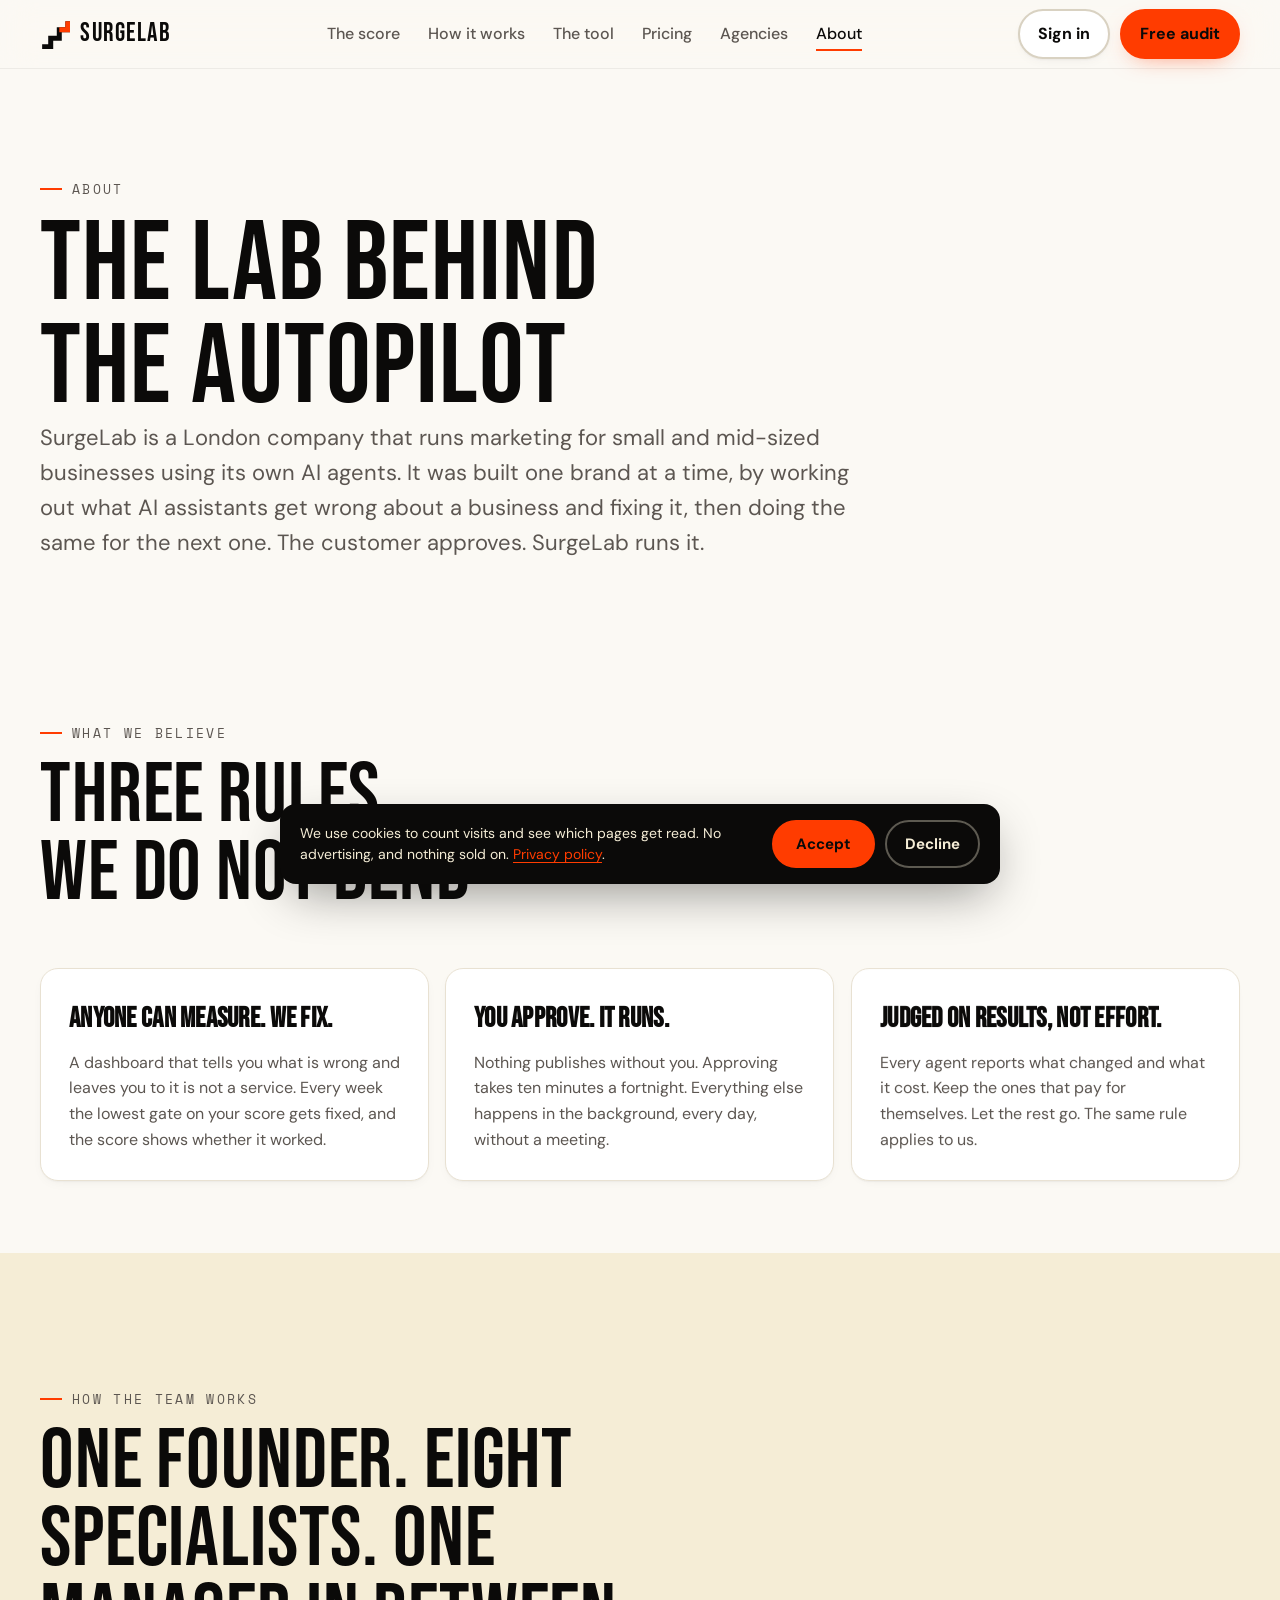
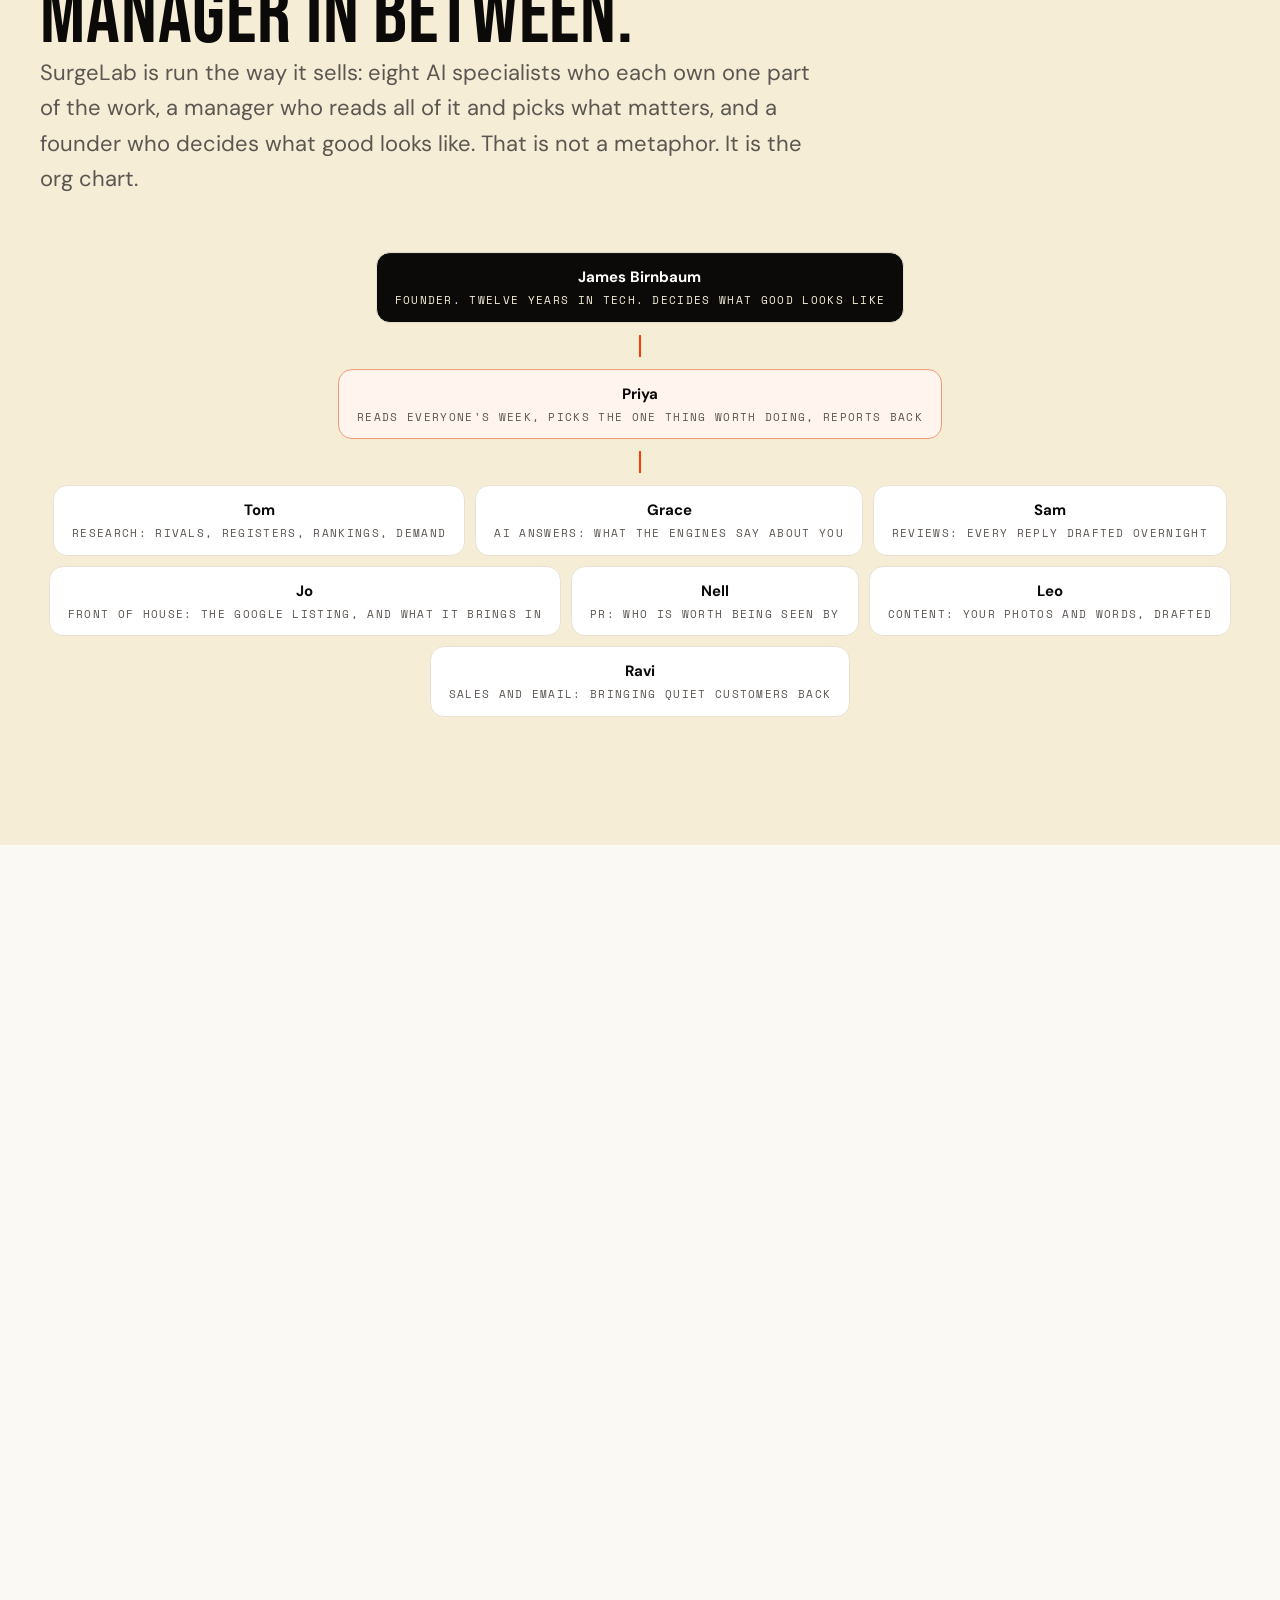
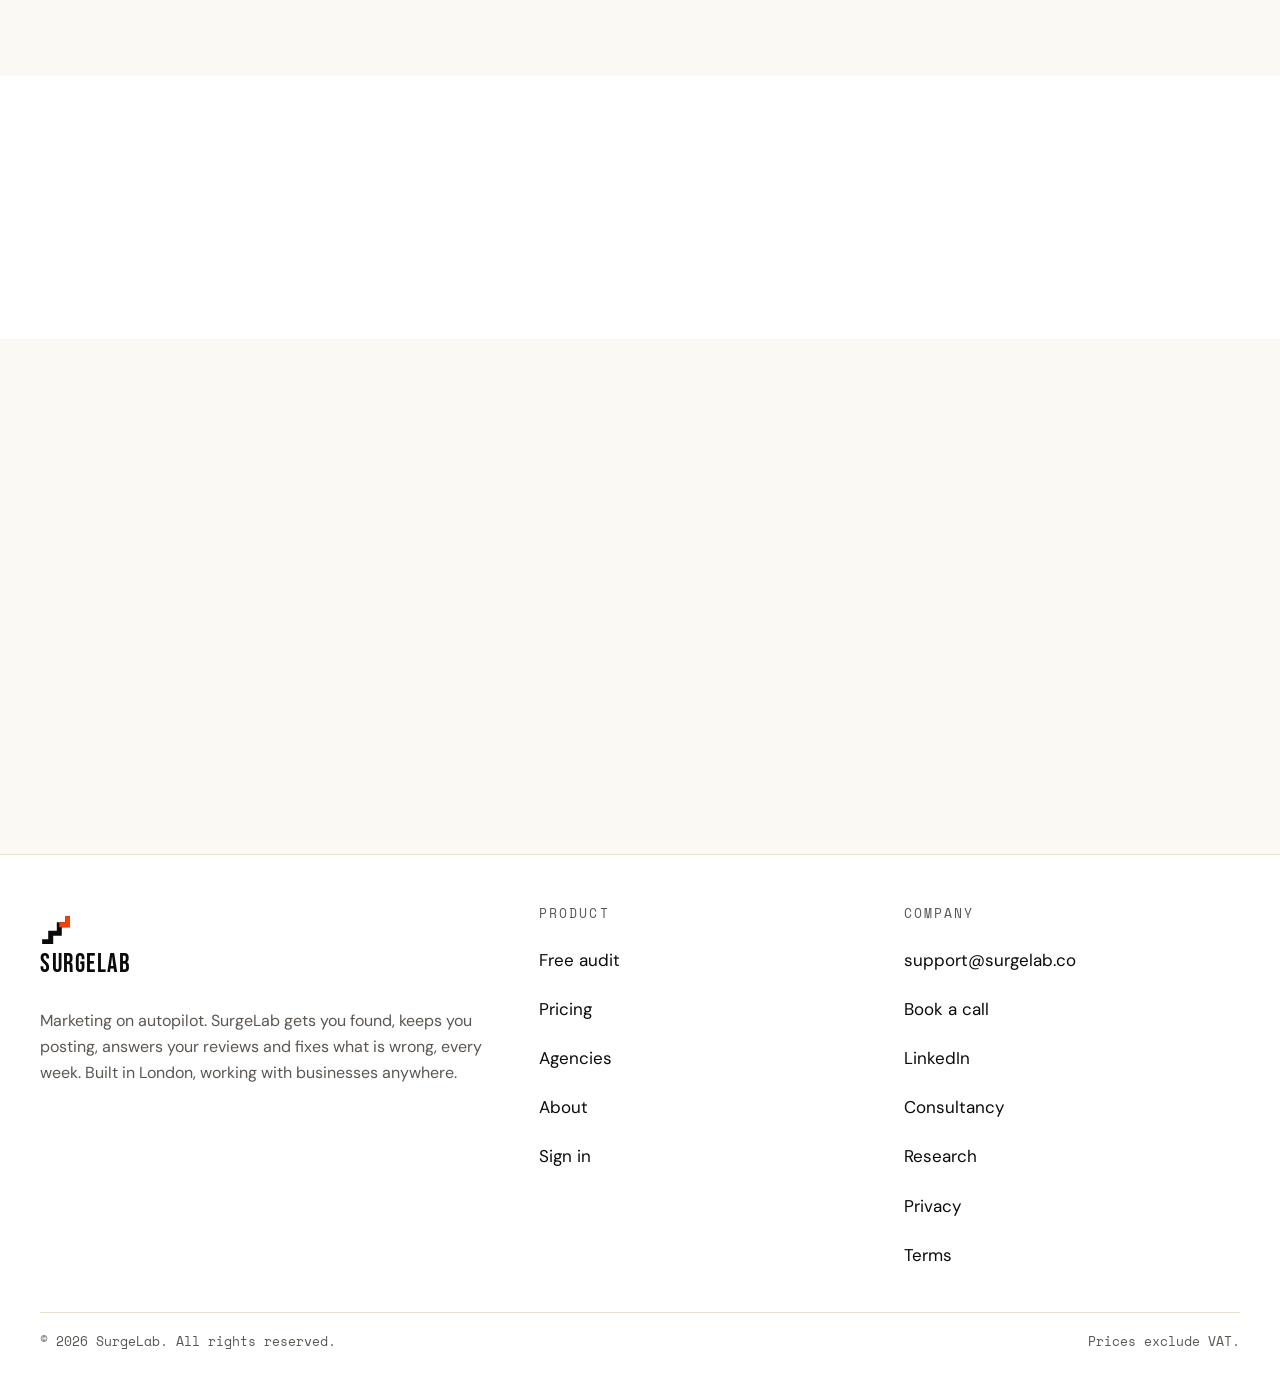
==== commit 45fb1402: "The site now shows the eight-person team the tool actually has WHY. The tool retired the old ~50-job" ====
--- a/about.html
+++ b/about.html
@@ -4,7 +4,7 @@
   <meta charset="utf-8">
   <meta name="viewport" content="width=device-width, initial-scale=1">
   <title>The lab behind SurgeLab | About</title>
-  <meta name="description" content="SurgeLab is built in London by James Birnbaum, twelve years in tech at some of the largest companies in the world, and run by a team of 25 AI marketing agents with a Chief of Staff keeping them honest. What we believe, how the team works, and how to reach us.">
+  <meta name="description" content="SurgeLab is built in London by James Birnbaum, twelve years in tech at some of the largest companies in the world, and run by a team of eight AI specialists with a manager, Priya, keeping them honest. What we believe, how the team works, and how to reach us.">
   <link rel="canonical" href="https://surgelab.co/about">
   <link rel="llms-txt" href="/llms.txt" type="text/plain">
   <meta name="theme-color" content="#FBF9F4">
@@ -13,7 +13,7 @@
   <meta property="og:type" content="website">
   <meta property="og:site_name" content="SurgeLab">
   <meta property="og:title" content="The lab behind SurgeLab">
-  <meta property="og:description" content="Who is behind SurgeLab, how a team of 25 agents and one founder runs marketing on autopilot, and what we stand for.">
+  <meta property="og:description" content="Who is behind SurgeLab, how a team of eight AI specialists and one founder runs marketing on autopilot, and what we stand for.">
   <meta property="og:url" content="https://surgelab.co/about">
   <meta property="og:image" content="https://surgelab.co/assets/img/og-image.png">
   <meta property="og:image:width" content="1200">
@@ -21,7 +21,7 @@
   <meta property="og:image:alt" content="SurgeLab. Can AI book you? Your Front Door score out of 100.">
   <meta name="twitter:card" content="summary_large_image">
   <meta name="twitter:title" content="The lab behind SurgeLab">
-  <meta name="twitter:description" content="Who is behind SurgeLab, how a team of 25 agents and one founder runs marketing on autopilot, and what we stand for.">
+  <meta name="twitter:description" content="Who is behind SurgeLab, how a team of eight AI specialists and one founder runs marketing on autopilot, and what we stand for.">
   <meta name="twitter:image" content="https://surgelab.co/assets/img/og-image.png">
   <link rel="preload" href="/assets/fonts/bebas-neue-latin-400-normal.woff2" as="font" type="font/woff2" crossorigin>
   <link rel="preload" href="/assets/fonts/dm-sans-latin-400-normal.woff2" as="font" type="font/woff2" crossorigin>
@@ -43,7 +43,7 @@
 {"@type":"Organization","@id":"https://surgelab.co/#org","name":"SurgeLab","legalName":"SurgeLab AI Ltd","url":"https://surgelab.co/","founder":{"@id":"https://surgelab.co/#james"},"foundingLocation":{"@type":"Place","name":"London, United Kingdom"}}
 ]}
   </script>
-  <link rel="stylesheet" href="/assets/css/site.min.css?v=5d4e5f11">
+  <link rel="stylesheet" href="/assets/css/site.min.css?v=d0d4fa89">
 </head>
 <body>
 <a class="skip-link" href="#main">Skip to content</a>
@@ -112,20 +112,22 @@
     <div class="container">
       <div class="section-head" data-reveal>
         <p class="eyebrow">How the team works</p>
-        <h2 class="display h2">One founder. Twenty-five agents. One boss in between.</h2>
-        <p class="lede">SurgeLab is run the way it sells: a roster of single-job AI agents, a Chief of Staff that sets their targets and checks their work, and a founder who decides what good looks like. That is not a metaphor. It is the org chart.</p>
+        <h2 class="display h2">One founder. Eight specialists. One manager in between.</h2>
+        <p class="lede">SurgeLab is run the way it sells: eight AI specialists who each own one part of the work, a manager who reads all of it and picks what matters, and a founder who decides what good looks like. That is not a metaphor. It is the org chart.</p>
       </div>
       <div class="org-chart" data-reveal>
         <div class="tier"><div class="node lead">James Birnbaum<small>Founder. Twelve years in tech. Decides what good looks like</small></div></div>
         <div class="line" aria-hidden="true"></div>
-        <div class="tier"><div class="node boss">The Chief of Staff<small>Sets targets, checks every agent, reports back</small></div></div>
+        <div class="tier"><div class="node boss">Priya<small>Reads everyone's week, picks the one thing worth doing, reports back</small></div></div>
         <div class="line" aria-hidden="true"></div>
         <div class="tier">
-          <div class="node">Intelligence<small>7 agents</small></div>
-          <div class="node">Search<small>3 agents</small></div>
-          <div class="node">Creative<small>5 agents</small></div>
-          <div class="node">Sales and PR<small>6 agents</small></div>
-          <div class="node">Front of house, risk, back office<small>4 agents</small></div>
+          <div class="node">Tom<small>Research: rivals, registers, rankings, demand</small></div>
+          <div class="node">Grace<small>AI answers: what the engines say about you</small></div>
+          <div class="node">Sam<small>Reviews: every reply drafted overnight</small></div>
+          <div class="node">Jo<small>Front of house: the Google listing, and what it brings in</small></div>
+          <div class="node">Nell<small>PR: who is worth being seen by</small></div>
+          <div class="node">Leo<small>Content: your photos and words, drafted</small></div>
+          <div class="node">Ravi<small>Sales and email: bringing quiet customers back</small></div>
         </div>
       </div>
     </div>
@@ -143,7 +145,7 @@
           <h3 class="display">James Birnbaum</h3>
           <p class="role">Founder, SurgeLab</p>
           <p>James spent more than twelve years in technology at some of the largest companies in the world, running partnerships with the likes of IBM, BT and Vodafone. He also works with a small number of companies directly, through <a href="/consultancy">SurgeLab's consultancy</a>. He built SurgeLab after watching businesses he worked with lose customers to rivals in AI answers without ever knowing it happened.</p>
-          <p style="margin-top: 10px">The first version measured the problem. The customers said measuring was not enough. So SurgeLab learnt to fix it, and then to run the rest of the marketing too. He still reads every audit, sets the targets the Chief of Staff enforces, and takes the consultancy calls himself. Based in London, working with businesses everywhere.</p>
+          <p style="margin-top: 10px">The first version measured the problem. The customers said measuring was not enough. So SurgeLab learnt to fix it, and then to run the rest of the marketing too. He still reads every audit, decides what the team is aiming at, and takes the consultancy calls himself. Based in London, working with businesses everywhere.</p>
           <div class="links">
             <a class="btn" href="https://cal.com/james-birnbaum-zgzeth/30min" rel="noopener">Book a 30 minute call</a>
             <a class="btn btn-ghost" href="https://www.linkedin.com/in/james-birnbaum/" rel="noopener">James on LinkedIn</a>
--- a/assets/css/site.min.css
+++ b/assets/css/site.min.css
@@ -1,2 +1 @@
-@keyframes grad-slide{to{background-position:200%0}}@keyframes shine{0%{transform:translateX(-130%) skewX(-14deg)}to{transform:translateX(240%) skewX(-14deg)}}@keyframes drift{0%{transform:translate(0,0) scale(1)}50%{transform:translate(4%,-6%) scale(1.08)}to{transform:translate(-3%,5%) scale(.96)}}@keyframes char-in{0%{transform:translateY(112%) rotate(5deg)}to{transform:none}}@keyframes rise-in{0%{transform:translateY(26px)}to{transform:none}}@keyframes hud-in{0%{opacity:0;transform:translateY(40px) scale(.96)}to{opacity:1;transform:none}}@keyframes pulse{0%{box-shadow:0 0 0 0 rgba(15,120,51,.5)}70%{box-shadow:0 0 0 9px transparent}to{box-shadow:0 0 0 0 transparent}}@keyframes floaty{0%,to{transform:translateY(0)}50%{transform:translateY(-10px)}}@keyframes ticker{0%{transform:translateX(0)}to{transform:translateX(-50%)}}@keyframes scan{0%,20%{transform:translateX(-100%)}60%,to{transform:translateX(100%)}}@keyframes band{0%,to{background-position:0 50%}50%{background-position:100% 50%}}@keyframes blink{0%,88%,to{transform:scaleY(1)}94%{transform:scaleY(.1)}}@keyframes ant-glow{0%,to{fill:#fff}50%{fill:var(--bc)}}@keyframes bob{0%,to{transform:translateY(0) rotate(0)}50%{transform:translateY(-4px) rotate(-3deg)}}@keyframes beam-spin{to{--beam-a:360deg}}@keyframes chip-run{0%{offset-distance:0}to{offset-distance:100%}}@keyframes spark{0%,to{opacity:0;transform:scale(.4)}50%{opacity:.9;transform:scale(1.3)}}@keyframes warn-pulse{0%,to{box-shadow:0 0 0 0 rgba(202,138,4,.45)}60%{box-shadow:0 0 0 7px transparent}}@keyframes slot-in{0%{transform:scale(.7);opacity:0}}@keyframes ar-spin{to{transform:rotate(360deg)}}@keyframes consult-spin{to{transform:rotate(360deg)}}@keyframes spectrum-slide{to{background-position:-300%0}}@font-face{font-family:"Bebas Neue";font-style:normal;font-weight:400;font-display:swap;src:url(/assets/fonts/bebas-neue-latin-400-normal.woff2)format("woff2")}@font-face{font-family:"DM Sans";font-style:normal;font-weight:400;font-display:swap;src:url(/assets/fonts/dm-sans-latin-400-normal.woff2)format("woff2")}@font-face{font-family:"DM Sans";font-style:normal;font-weight:500;font-display:swap;src:url(/assets/fonts/dm-sans-latin-500-normal.woff2)format("woff2")}@font-face{font-family:"DM Sans";font-style:normal;font-weight:700;font-display:swap;src:url(/assets/fonts/dm-sans-latin-700-normal.woff2)format("woff2")}@font-face{font-family:"Space Mono";font-style:normal;font-weight:400;font-display:swap;src:url(/assets/fonts/space-mono-latin-400-normal.woff2)format("woff2")}@font-face{font-family:"Space Mono";font-style:normal;font-weight:700;font-display:swap;src:url(/assets/fonts/space-mono-latin-700-normal.woff2)format("woff2")}:root{--bg:#fbf9f4;--bg-2:#f5edd6;--bg-3:#ffffff;--card:#ffffff;--ink:#0b0a09;--muted:#5c5651;--muted-2:#857e77;--line:#e8e1d2;--line-2:#d9d2c2;--line-focus:#857e77;--orange:#ff3c00;--orange-ink:#c12a00;--amber:#ffb800;--amber-ink:#ca8a04;--cyan:#22d3ee;--cyan-ink:#0891b2;--blue:#60a5fa;--blue-ink:#2563eb;--green:#34d399;--green-ink:#0f7833;--pink:#f472b6;--pink-ink:#be185d;--violet:#a78bfa;--violet-ink:#6d28d9;--gate-found:var(--cyan-ink);--gate-right:var(--blue-ink);--gate-clear:var(--amber-ink);--gate-bookable:var(--orange-ink);--gate-proven:var(--green-ink);--font-display:"Bebas Neue", "Arial Narrow", Impact, sans-serif;--font-body:"DM Sans", system-ui, -apple-system, "Segoe UI", sans-serif;--font-mono:"Space Mono", ui-monospace, "SFMono-Regular", Menlo, monospace;--radius:18px;--radius-lg:26px;--ease-out:cubic-bezier(0.16, 1, 0.3, 1);--shadow-sm:0 1px 2px rgba(30, 20, 0, 0.04), 0 4px 14px -6px rgba(30, 20, 0, 0.08);--shadow:0 1px 2px rgba(30, 20, 0, 0.04), 0 18px 50px -20px rgba(30, 20, 0, 0.18);--shadow-hover:0 2px 4px rgba(30, 20, 0, 0.04), 0 30px 70px -24px rgba(255, 60, 0, 0.35);--container:1200px;--gutter:clamp(18px, 4vw, 40px)}*,::after,::before{box-sizing:border-box}html{-webkit-text-size-adjust:100%;scroll-behavior:smooth}body{margin:0;background:var(--bg);color:var(--ink);font-family:var(--font-body);font-size:17px;line-height:1.6;-webkit-font-smoothing:antialiased;overflow-x:hidden}img,svg,video{max-width:100%;height:auto;display:block}a,button{color:inherit}button{font:inherit}h1,h2,h3,h4{margin:0;font-weight:400}p{margin:0 0 1em}ol,ul{margin:0;padding:0;list-style:none}details summary{cursor:pointer}:focus-visible{outline:3px solid var(--orange-ink);outline-offset:3px;border-radius:6px}::selection{background:var(--orange);color:#fff}.skip-link{position:absolute;left:12px;top:-60px;z-index:100;background:var(--ink);color:#fff;padding:10px 14px;border-radius:8px;font-family:var(--font-mono);font-size:14px;text-decoration:none}.skip-link:focus{top:12px}.display{font-family:var(--font-display);line-height:.92;letter-spacing:.01em;text-transform:uppercase;text-wrap:balance}.h1{font-size:clamp(54px,12vw,128px)}.h2{font-size:clamp(42px,7.5vw,84px)}.h3{font-size:clamp(26px,4vw,40px)}.card h3,.eyebrow{text-transform:uppercase}.eyebrow,.lede{color:var(--muted)}.eyebrow{font-family:var(--font-mono);font-size:13px;letter-spacing:.18em;display:inline-flex;align-items:center;gap:10px;margin-bottom:14px}.eyebrow::before{content:"";width:22px;height:2px;background:var(--orange);display:inline-block}.lede{font-size:clamp(18px,2.2vw,22px);max-width:58ch;text-wrap:pretty}.mono{font-family:var(--font-mono);font-size:13px;letter-spacing:.06em}.faq summary:hover,.orange{color:var(--orange-ink)}.green{color:var(--green-ink)}.floater b,.ink,.nav a:hover,.nav a[aria-current=page],.prose strong{color:var(--ink)}.case-fix .found dd,.case-fix .found dt,.muted{color:var(--muted)}.grad-text{background:linear-gradient(92deg,#ff3c00 0,#ff7a00 45%,#ff3c00 100%);-webkit-background-clip:text;background-clip:text;color:transparent;background-size:200% 100%;animation:grad-slide 6s linear infinite}.vh{position:absolute;width:1px;height:1px;overflow:hidden;clip:rect(0 0 0 0);white-space:nowrap}.char,.word{display:inline-block}.word{white-space:nowrap}.char{will-change:transform}.container{width:min(100% - 2*var(--gutter),var(--container));margin-inline:auto}.section{padding:clamp(64px,10vw,136px)0;position:relative}.section-tight{padding:clamp(40px,6vw,72px)0}.section-tint{background:var(--bg-2)}.section-white{background:var(--bg-3)}.section-head{max-width:780px;margin-bottom:clamp(32px,5vw,56px)}.section-head.center{text-align:center;margin-inline:auto}.section-head.center .eyebrow{justify-content:center}.section-head.center .lede{margin-inline:auto}.grid{display:grid;gap:16px}@media (min-width:560px) and (max-width:719px){.grid-3{grid-template-columns:repeat(2,1fr)}}@media (min-width:720px){.grid-2{grid-template-columns:repeat(2,1fr)}.grid-3{grid-template-columns:repeat(3,1fr)}}@media (min-width:980px){.grid-4{grid-template-columns:repeat(4,1fr)}.grid-5{grid-template-columns:repeat(5,1fr)}}@media (min-width:720px) and (max-width:979px){.grid-4,.grid-5{grid-template-columns:repeat(2,1fr)}}.btn{--btn-bg:var(--orange);--btn-ink:#0b0a09;--btn-border:var(--orange);display:inline-flex;align-items:center;justify-content:center;gap:10px;min-height:52px;padding:14px 26px;background:var(--btn-bg);color:var(--btn-ink);border:2px solid var(--btn-border);border-radius:999px;font-family:var(--font-body);font-weight:700;font-size:17px;text-decoration:none;cursor:pointer;position:relative;overflow:hidden;isolation:isolate;transform:translate(var(--mx-btn, 0),var(--my-btn, 0));transition:transform .35s var(--ease-out),box-shadow .35s var(--ease-out),background .2s,color .2s,border-color .2s;box-shadow:0 8px 24px -12px rgba(255,60,0,.6)}.btn::after,.card::before{content:"";position:absolute;inset:0;pointer-events:none;opacity:0}.btn::after{z-index:-1;background:linear-gradient(90deg,transparent 0,rgba(255,255,255,.45) 50%,transparent 100%);transform:translateX(-130%) skewX(-14deg)}.btn:hover{box-shadow:0 18px 40px -12px rgba(255,60,0,.55);transform:translate(var(--mx-btn, 0),calc(var(--my-btn, 0) - 2px))}.btn:hover::after{opacity:1;animation:shine .9s var(--ease-out)}.btn:active{transform:scale(.97)}.btn-ghost{--btn-bg:#fff;--btn-ink:var(--ink);--btn-border:var(--line-2);box-shadow:var(--shadow-sm)}.btn-dark,.btn-ghost:hover{--btn-border:var(--ink);box-shadow:0 18px 40px -18px rgba(11,10,9,.3)}.btn-dark{--btn-bg:var(--ink);--btn-ink:#fff;box-shadow:0 8px 24px -12px rgba(11,10,9,.5)}.btn-dark:hover{box-shadow:0 18px 40px -12px rgba(11,10,9,.45)}.btn-lg{min-height:60px;padding:16px 34px;font-size:18px}.btn .arrow{transition:transform .28s var(--ease-out)}.btn:hover .arrow{transform:translateX(4px)}.btn-row{display:flex;flex-direction:column;gap:12px}@media (min-width:560px){.btn-row{flex-direction:row;flex-wrap:wrap;align-items:center}}@media (max-width:559px){.btn{width:100%}}.btn-note{font-family:var(--font-mono);font-size:13px;color:var(--muted);letter-spacing:.04em}.card,.card>*{position:relative}.card{--accent:var(--orange);--accent-ink:var(--orange-ink);overflow:hidden;background:var(--card);border:1px solid var(--line);border-radius:var(--radius);padding:clamp(20px,3vw,28px);box-shadow:var(--shadow-sm);transition:transform .35s var(--ease-out),box-shadow .35s var(--ease-out),border-color .3s ease;will-change:transform}.card::before{background:radial-gradient(420px circle at var(--mx, 50%) var(--my, 50%),color-mix(in srgb,var(--accent) 14%,transparent),transparent 60%);transition:opacity .35s ease}.card::after,.nav a::after{content:"";position:absolute;left:0}.card::after{top:0;width:60%;height:100%;pointer-events:none;opacity:0;background:linear-gradient(90deg,transparent 0,rgba(255,255,255,.7) 50%,transparent 100%);transform:translateX(-120%) skewX(-12deg)}.card:hover{transform:translateY(-5px);border-color:color-mix(in srgb,var(--accent) 45%,var(--line));box-shadow:0 2px 4px rgba(30,20,0,.04),0 30px 60px -24px color-mix(in srgb,var(--accent) 45%,transparent)}.card:hover::before{opacity:1}.card:hover::after{opacity:1;animation:shine 1.1s ease-out}.card>*{z-index:1}.card h3{font-family:var(--font-display);font-size:30px;line-height:1;letter-spacing:.02em;margin-bottom:8px}.card p{margin:0}.card p+p{margin-top:10px}.card-accent h3,.gate-card .lvl b,.icon{color:var(--accent-ink)}.icon{width:40px;height:40px;border-radius:12px;display:grid;place-items:center;background:color-mix(in srgb,var(--accent) 16%,#fff);margin-bottom:14px}.chip,.tag{font-family:var(--font-mono);letter-spacing:.12em;text-transform:uppercase}.chip{display:inline-flex;align-items:center;gap:8px;font-size:13px;padding:7px 13px;border-radius:999px;border:1px solid var(--line-2);color:var(--muted);background:#fff;box-shadow:var(--shadow-sm)}.chip .dot{width:8px;height:8px;border-radius:50%;background:var(--accent, var(--orange));box-shadow:0 0 10px var(--accent, var(--orange))}.tag{font-size:12px;padding:5px 10px;border-radius:8px;background:color-mix(in srgb,var(--accent) 14%,#fff);color:var(--accent-ink)}.site-header{position:sticky;top:0;z-index:50;background:rgba(251,249,244,.78);backdrop-filter:blur(16px) saturate(1.4);-webkit-backdrop-filter:blur(16px) saturate(1.4);border-bottom:1px solid rgba(11,10,9,.06)}.site-header .container{display:flex;align-items:center;justify-content:space-between;gap:16px;min-height:68px}.logo{display:inline-flex;align-items:center;gap:10px;min-height:44px;text-decoration:none;font-family:var(--font-display);font-size:26px;letter-spacing:.06em;text-transform:uppercase;color:var(--ink)}.logo svg{width:30px;height:30px}.logo:hover .logo-tick{transform:translate(2px,-2px)}.logo-tick{transition:transform .28s var(--ease-out)}.nav{display:none;align-items:center;gap:28px}.card p,.hud-verdict p,.nav a{color:var(--muted);font-size:16px}.nav a{text-decoration:none;font-weight:500;position:relative;padding:12px 0;display:inline-block}.nav a::after{right:100%;bottom:8px;height:2px;background:var(--orange);transition:right .28s var(--ease-out)}.nav a:hover::after,.nav a[aria-current=page]::after{right:0}.header-actions{display:flex;align-items:center;gap:10px}.header-actions .btn{min-height:44px;padding:10px 18px;font-size:16px;width:auto}.header-actions .btn-signin{display:none}.menu-btn{display:inline-flex;align-items:center;justify-content:center;width:44px;height:44px;flex:none;background:#fff;border:1px solid var(--line-2);border-radius:12px;cursor:pointer}.menu-btn span,.menu-btn span::after,.menu-btn span::before{display:block;width:18px;height:2px;background:var(--ink);position:relative;transition:transform .25s var(--ease-out),opacity .2s}.menu-btn span::after,.menu-btn span::before{content:"";position:absolute;left:0}.menu-btn span::before{top:-6px}.menu-btn span::after{top:6px}.menu-btn[aria-expanded=true] span{background:0 0}.menu-btn[aria-expanded=true] span::before{transform:translateY(6px) rotate(45deg)}.menu-btn[aria-expanded=true] span::after{transform:translateY(-6px) rotate(-45deg)}.mobile-nav{display:none;border-top:1px solid var(--line);background:rgba(251,249,244,.98)}.checklist li b,.consult li b,.gate .bar i,.mobile-nav.is-open{display:block}.mobile-nav ul{padding:12px 0 18px}.mobile-nav a{display:block;padding:14px 0;font-size:18px;text-decoration:none;border-bottom:1px solid var(--line)}.mobile-nav .btn{margin-top:14px}@media (min-width:900px){.nav{display:flex}.menu-btn,.mobile-nav{display:none!important}.header-actions .btn-signin{display:inline-flex}}.blob,.mesh{position:absolute}.mesh{inset:0;overflow:hidden;pointer-events:none}.blob{border-radius:50%;opacity:.55;will-change:transform;animation:drift 22s ease-in-out infinite alternate;background:radial-gradient(closest-side,var(--bc),transparent 100%)!important}.blob-1{width:56vw;height:56vw;max-width:720px;max-height:720px;--bc:#ff7a3d;top:-24%;right:-14%;opacity:.55}.blob-2{width:40vw;height:40vw;max-width:520px;max-height:520px;--bc:#ffd166;bottom:-18%;left:-10%;opacity:.7;animation-delay:-6s}.blob-3{width:30vw;height:30vw;max-width:380px;max-height:380px;--bc:#f9a8d4;top:40%;left:30%;opacity:.45;animation-delay:-11s}.blob-4{width:26vw;height:26vw;max-width:340px;max-height:340px;--bc:#7dd3fc;top:10%;left:55%;opacity:.45;animation-delay:-15s}.grid-bg,.noise{position:absolute;inset:0}.grid-bg{background-image:linear-gradient(rgba(11,10,9,.06) 1px,transparent 1px),linear-gradient(90deg,rgba(11,10,9,.06) 1px,transparent 1px);background-size:56px 56px;mask-image:radial-gradient(ellipse 70% 60%at 50% 40%,#000 30%,transparent 75%);-webkit-mask-image:radial-gradient(ellipse 70% 60%at 50% 40%,#000 30%,transparent 75%)}.noise{opacity:.35;pointer-events:none;background-image:url("data:image/svg+xml,%3Csvg xmlns='http://www.w3.org/2000/svg' width='180' height='180'%3E%3Cfilter id='n'%3E%3CfeTurbulence type='fractalNoise' baseFrequency='0.85' numOctaves='2' stitchTiles='stitch'/%3E%3CfeColorMatrix values='0 0 0 0 0 0 0 0 0 0 0 0 0 0 0 0 0 0 0.06 0'/%3E%3C/filter%3E%3Crect width='100%25' height='100%25' filter='url(%23n)'/%3E%3C/svg%3E")}.hero{position:relative;overflow:hidden;padding:clamp(56px,9vw,120px)0 clamp(48px,7vw,96px);min-height:80vh;display:flex;align-items:center}.hero-layer{position:absolute;inset:0;will-change:transform}.hero-inner{position:relative;display:grid;gap:44px;align-items:center}@media (min-width:980px){.hero-inner{grid-template-columns:1.1fr .9fr;gap:56px}}.hero .h1{margin:6px 0 22px}.hero .h1 .line{display:block;overflow:hidden;padding-bottom:.06em;margin-bottom:-.06em}.hero .h1 .char{animation:char-in 1.1s var(--ease-out) backwards;animation-delay:calc(var(--i, 0)*28ms + 60ms)}.hero .lede{margin-bottom:30px}.hero-sub{display:flex;flex-wrap:wrap;gap:10px;margin-top:22px}.hero-enter{animation:rise-in 1s var(--ease-out) backwards;animation-delay:calc(var(--i, 0)*110ms + 300ms)}.hud{animation:hud-in 1.3s cubic-bezier(.2,1.4,.4,1) backwards;animation-delay:500ms;position:relative;border-radius:var(--radius-lg);padding:clamp(20px,3vw,30px);background:rgba(255,255,255,.86);backdrop-filter:blur(14px);-webkit-backdrop-filter:blur(14px);border:1px solid rgba(11,10,9,.08);box-shadow:0 40px 90px -30px rgba(30,20,0,.35),0 0 0 1px rgba(255,255,255,.6) inset;transform-style:preserve-3d;will-change:transform}.hud-top{display:flex;justify-content:space-between;align-items:center;gap:12px;margin-bottom:18px}.live,.ring .num small{font-family:var(--font-mono)}.hud-score,.live{align-items:center}.live{display:inline-flex;gap:8px;font-size:13px;letter-spacing:.14em;color:var(--green-ink);white-space:nowrap}.floater::before,.live i{width:8px;height:8px;border-radius:50%}.live i{background:var(--green-ink);box-shadow:0 0 0 0 rgba(15,120,51,.5);animation:pulse 1.8s infinite}.hud-score{display:grid;grid-template-columns:auto 1fr;gap:20px;margin-bottom:20px}.ring{width:122px;height:122px;position:relative}.ring svg{width:100%;height:100%;transform:rotate(-90deg)}.ring circle{fill:none;stroke-width:10;stroke-linecap:round}.ring .track{stroke:rgba(11,10,9,.08)}.ring .bar{stroke:var(--orange);stroke-dasharray:314;stroke-dashoffset:314;transition:stroke-dashoffset 1.6s var(--ease-out)}.ring .num{position:absolute;inset:0;display:flex;flex-direction:column;align-items:center;justify-content:center;gap:2px;font-family:var(--font-display);font-size:44px;line-height:1}.ring .num small{display:block;font-size:10px;letter-spacing:.12em;color:var(--muted);line-height:1}.hud-verdict .display{font-size:30px;line-height:1}.hud-verdict p{margin:6px 0 0}.gate,.gates{display:grid;gap:10px}.gate{grid-template-columns:22px 1fr auto;align-items:center;font-size:16px;opacity:0;transform:translateX(-10px);transition:opacity .5s var(--ease-out),transform .5s var(--ease-out)}.gate.is-in{opacity:1;transform:none}.gate .k{font-family:var(--font-mono);font-size:12px;letter-spacing:.1em;color:var(--muted);width:22px}.gate .name{display:flex;align-items:center;gap:10px;font-weight:500}.gate .bar{height:8px;border-radius:999px;background:rgba(11,10,9,.07);flex:1;overflow:hidden;min-width:60px}.gate .bar i{height:100%;width:0;background:var(--g, var(--orange));transition:width 1.2s var(--ease-out);border-radius:inherit}.gate .pts,.hud-foot{font-family:var(--font-mono);font-size:13px}.gate .pts{min-width:44px;text-align:right;font-variant-numeric:tabular-nums}.hud-foot{margin-top:18px;color:var(--muted);letter-spacing:.04em}.floaters{position:absolute;inset:0;pointer-events:none;display:none;z-index:2}@media (min-width:980px){.floaters{display:block}}.floater,.marquee-track span{font-family:var(--font-mono);text-transform:uppercase}.floater{position:absolute;padding:9px 13px;border-radius:12px;font-size:13px;letter-spacing:.1em;background:#fff;border:1px solid var(--line-2);color:var(--ink);box-shadow:var(--shadow);animation:floaty 6s ease-in-out infinite}.floater::before{content:"";display:inline-block;background:var(--f, var(--orange));margin-right:8px;vertical-align:1px}.marquee{overflow:hidden;padding:16px 0;border-top:1px solid var(--line);border-bottom:1px solid var(--line);background:#fff}.marquee-track{display:flex;gap:48px;width:max-content;animation:ticker 44s linear infinite}.marquee:hover .marquee-track{animation-play-state:paused}.marquee-track span{font-size:14px;letter-spacing:.16em;color:var(--muted);white-space:nowrap;display:inline-flex;align-items:center;gap:14px}.marquee-track span::after{content:"";width:6px;height:6px;background:var(--orange);border-radius:50%}.marquee-logos .marquee-track{gap:64px;animation-duration:60s}.marquee-logos .marquee-track span{font-family:var(--font-display);font-size:26px;letter-spacing:.06em;color:var(--muted-2);text-transform:uppercase}.marquee-logos .marquee-track span::after{display:none}[data-reveal]{opacity:0;transform:translateY(28px);transition:opacity .9s var(--ease-out),transform .9s var(--ease-out);transition-delay:var(--d, 0ms)}.feed.is-in li,.js-anime [data-reveal].is-in,.js-anime [data-stagger].is-in>*,[data-reveal].is-in{opacity:1;transform:none}[data-reveal=scale]{transform:scale(.94) translateY(20px)}[data-reveal=left]{transform:translateX(-36px)}[data-reveal=right]{transform:translateX(36px)}.js-anime [data-reveal]{transition:none;opacity:0;transform:translateY(36px)}.js-anime [data-reveal=left]{transform:translateX(-40px)}.js-anime [data-reveal=right]{transform:translateX(40px)}.js-anime [data-reveal=scale]{transform:translateY(24px) scale(.94)}.js-anime [data-stagger]>*{opacity:0;transform:translateY(40px) scale(.97)}.section-tight,.section:not(.how){content-visibility:auto;contain-intrinsic-size:auto 900px}.gate-card{min-height:280px;display:flex;flex-direction:column}.gate-card .lvl{font-family:var(--font-mono);font-size:12px;letter-spacing:.12em;color:var(--muted);display:flex;justify-content:space-between;gap:8px;margin-bottom:14px;padding-right:44px;white-space:nowrap}.gate-card h3{font-size:clamp(32px,2.6vw,42px);color:var(--accent-ink)}.gate-card .q{color:var(--ink);font-size:17px;font-weight:500;margin-bottom:6px}.gate-card .xp{margin-top:auto;padding-top:18px}.gate-card .xp .bar{height:8px;border-radius:999px;background:rgba(11,10,9,.07);overflow:hidden}.gate-card .xp .bar i{display:block;height:100%;width:0;background:var(--accent-ink);transition-delay:var(--d, 0ms);border-radius:inherit}.gate-card .xp .lbl{display:flex;justify-content:space-between;gap:8px;font-family:var(--font-mono);font-size:13px;color:var(--muted);margin-top:8px}.gate-card .xp .lbl span:last-child{white-space:nowrap;font-variant-numeric:tabular-nums}.gate-card .badge{position:absolute;top:18px;right:18px;width:34px;height:34px;border-radius:50%;display:grid;place-items:center;background:color-mix(in srgb,var(--accent) 16%,#fff);color:var(--accent-ink);font-size:18px}.total-line{display:flex;flex-wrap:wrap;align-items:baseline;gap:10px 22px;margin-top:28px;font-family:var(--font-mono);font-size:14px;color:var(--muted)}.gate-card .badge,.step .n,.total-line b{font-family:var(--font-display)}.total-line b{font-size:44px;color:var(--ink);letter-spacing:.02em;font-variant-numeric:tabular-nums}.how{position:relative}.how-track{display:grid;gap:16px}.step .n{font-size:92px;line-height:.85;color:transparent;-webkit-text-stroke:1.5px var(--accent-ink);margin-bottom:14px}.step h3{font-size:36px}.step .tag-row{margin-top:18px}@media (min-width:1024px){.how-track{grid-template-columns:repeat(3,minmax(0,1fr));gap:24px}.step{padding:34px 32px}.step .n{font-size:80px}.step h3{font-size:32px}}.how-progress{display:none}.demo-wrap{position:relative}.section{overflow:hidden}.demo-glow{position:absolute;inset:-10% -6%;background:radial-gradient(60% 60%at 30% 30%,rgba(255,122,61,.35),transparent 70%),radial-gradient(50% 50%at 75% 70%,rgba(125,211,252,.35),transparent 70%),radial-gradient(40% 40%at 60% 20%,rgba(249,168,212,.3),transparent 70%);pointer-events:none}.window{position:relative;background:#fff;border:1px solid var(--line-2);border-radius:var(--radius-lg);box-shadow:0 50px 110px -40px rgba(30,20,0,.35),0 0 0 1px rgba(255,255,255,.8) inset;overflow:hidden}.window-bar{display:flex;align-items:center;gap:8px;padding:12px 16px;border-bottom:1px solid var(--line);background:var(--bg)}.window-bar i{width:11px;height:11px;border-radius:50%;background:var(--line-2)}.window-bar i:nth-child(1){background:#ff5f57}.window-bar i:nth-child(2){background:#febc2e}.window-bar i:nth-child(3){background:#28c840}.window-bar .url{margin-left:10px;font-family:var(--font-mono);font-size:12px;color:var(--muted);background:#fff;border:1px solid var(--line);border-radius:8px;padding:5px 12px;flex:1;letter-spacing:.04em}.panel .ph,.window-bar .demo-tag{font-family:var(--font-mono);letter-spacing:.14em}.window-bar .demo-tag{font-size:11px;color:#7a5200;background:#fff4d6;padding:4px 8px;border-radius:6px}.window-body{display:grid;gap:14px;padding:16px;background:linear-gradient(180deg,#fff,#fbf9f4)}@media (min-width:760px){.window-body{grid-template-columns:1.3fr 1fr;grid-template-rows:auto auto}.panel-wide{grid-column:1/-1}}@media (min-width:1024px){.window-body{grid-template-columns:1.4fr 1fr 1fr;grid-template-rows:auto auto}.panel-tall{grid-row:1/3}.panel-wide{grid-column:2/-1}}.panel{background:#fff;border:1px solid var(--line);border-radius:14px;padding:16px;box-shadow:var(--shadow-sm);min-width:0}.panel .ph{font-size:12px;text-transform:uppercase;color:var(--muted);margin:0 0 10px;display:flex;justify-content:space-between;gap:8px}.panel .ph span{color:var(--ink);letter-spacing:0;text-transform:none;font-family:var(--font-body);font-weight:600}.panel .big{font-family:var(--font-display);font-size:42px;line-height:1;letter-spacing:.02em;font-variant-numeric:tabular-nums}.chart text,.panel .delta{font-family:var(--font-mono)}.panel .delta{font-size:13px;color:var(--green-ink)}.chart{width:100%;height:auto;overflow:visible}.chart text{font-size:10px;fill:var(--muted)}.chart .grid-line{stroke:rgba(11,10,9,.08);stroke-width:1}.chart .line{fill:none;stroke:var(--orange-ink);stroke-width:2.5;stroke-linecap:round;stroke-linejoin:round}.chart .area{fill:url(#areaGrad);opacity:0;transition:opacity 1s ease 1s}.chart.is-in .area,.chart.is-in .pt{opacity:1}.chart .pt{fill:#fff;stroke:var(--orange-ink);stroke-width:2.5;r:5;opacity:0;transition:opacity .4s ease 1.4s}.chart .bar{transform-origin:bottom;transform:scaleY(0);transition:transform 1s var(--ease-out)}.chart.is-in .bar{transform:scaleY(1)}.chart .bar:nth-child(2){transition-delay:.1s}.chart .bar:nth-child(3){transition-delay:.2s}.chart .bar:nth-child(4){transition-delay:.3s}.brow,.legend li{align-items:center}.brow{display:grid;grid-template-columns:82px 1fr auto;gap:10px;font-size:14px}.brow .b{height:12px;border-radius:6px;background:rgba(11,10,9,.06);overflow:hidden}.brow .b i{display:block;height:100%;width:0;border-radius:inherit;background:var(--c);transition:width 1.1s var(--ease-out);transition-delay:var(--d, 0ms)}.brow .v{font-family:var(--font-mono);font-size:13px;color:var(--ink);font-variant-numeric:tabular-nums;min-width:42px;text-align:right}.donut{display:grid;grid-template-columns:96px 1fr;gap:14px;align-items:center}.donut svg{transform:rotate(-90deg)}.donut circle{fill:none;stroke-width:14}.donut .d-track{stroke:rgba(11,10,9,.07)}.donut .d-seg{stroke-dasharray:251;stroke-dashoffset:251;transition:stroke-dashoffset 1.3s var(--ease-out);stroke-linecap:butt}.legend{display:grid;gap:6px;font-size:14px}.legend li{display:flex;gap:8px}.legend i{width:10px;height:10px;border-radius:3px;background:var(--c);flex:none}.legend b{margin-left:auto;font-size:13px;font-weight:400}.feed,.feed li{display:grid;gap:8px}.feed li{grid-template-columns:30px 1fr auto;gap:10px;align-items:center;font-size:14px;padding:8px 10px;border-radius:10px;background:var(--bg);opacity:0;transform:translateY(8px);transition:opacity .5s var(--ease-out),transform .5s var(--ease-out);transition-delay:var(--d, 0ms)}.feed .av{width:30px;height:30px;border-radius:9px;display:grid;place-items:center;background:color-mix(in srgb,var(--c) 18%,#fff);color:var(--c);font-family:var(--font-display);font-size:15px}.feed .t,.legend b{font-family:var(--font-mono)}.feed .t{font-size:11px;color:var(--muted)}.gate-strip,.gate-strip+.lbls{display:grid;grid-template-columns:repeat(5,1fr);gap:6px;margin-top:12px}.gate-strip div{height:8px;border-radius:4px;background:var(--c);opacity:.85}.gate-strip+.lbls{font-family:var(--font-mono);font-size:10px;color:var(--muted);margin-top:6px;text-align:center}.bento{display:grid;gap:16px}@media (min-width:720px){.bento{grid-template-columns:repeat(2,1fr)}}@media (min-width:1024px){.bento{grid-template-columns:repeat(3,1fr)}.bento .span-2{grid-column:span 2}}.bento .card{padding:clamp(22px,3vw,30px)}.bento .card h3{font-size:32px}.agents-scroller{display:flex;overflow-x:auto;scroll-snap-type:x mandatory;gap:14px;margin-inline:calc(-1*var(--gutter));padding:8px var(--gutter) 22px;scrollbar-width:thin;-webkit-overflow-scrolling:touch;cursor:grab}.agents-scroller:active{cursor:grabbing}.agents-scroller .agent{flex:0 0 min(80%,300px);scroll-snap-align:start}.agent{padding:22px}.agent .role{font-family:var(--font-mono);font-size:12px;letter-spacing:.16em;text-transform:uppercase;color:var(--accent-ink);margin-bottom:8px;display:flex;justify-content:space-between}.agent h3{font-size:28px;color:var(--ink)}.agent p{font-size:16px}.agent .av{width:46px;height:46px;border-radius:14px;display:grid;place-items:center;background:color-mix(in srgb,var(--accent) 18%,#fff);color:var(--accent-ink);font-family:var(--font-display);font-size:24px;margin-bottom:12px}.sowhat{display:grid;gap:14px}@media (min-width:720px){.sowhat{grid-template-columns:repeat(3,1fr)}}.sowhat .card b{display:block;font-size:18px;margin-bottom:6px}.video-feature{display:grid;gap:24px;align-items:center}@media (min-width:900px){.video-feature{grid-template-columns:1fr 1fr;gap:48px}}.lock,.lock .frame-unused{box-shadow:var(--shadow);display:grid;place-items:center;overflow:hidden}.lock{--accent:var(--pink);--accent-ink:var(--pink-ink);position:relative;border-radius:var(--radius-lg);background:linear-gradient(135deg,#fff1eb,#fff8e1 50%,#ecfeff);border:1px solid var(--line-2)}.lock .frame-unused{position:absolute;inset:12%;border-radius:18px;background:#fff;border:1px solid var(--line)}.lock .frame::before{content:"";position:absolute;inset:0;background:linear-gradient(120deg,transparent 30%,rgba(255,255,255,.8) 50%,transparent 70%);transform:translateX(-100%);animation:scan 4s ease-in-out infinite}.lock .mark{width:34%}.lock .pin{position:absolute;padding:8px 12px;border-radius:10px;background:#fff;border:1px solid var(--line-2);box-shadow:var(--shadow);font-family:var(--font-mono);font-size:12px;letter-spacing:.1em;text-transform:uppercase;animation:floaty 5s ease-in-out infinite}.addon li::before,.lock .pin b{color:var(--accent-ink)}.addon ul,.checklist,.checklist li{display:grid;gap:12px}.checklist li{grid-template-columns:28px 1fr;align-items:start;font-size:17px}.checklist li span,.stat .big small{color:var(--muted);font-size:16px}.checklist .tick{width:28px;height:28px;border-radius:50%;display:grid;place-items:center;background:color-mix(in srgb,var(--accent, var(--orange)) 16%,#fff);color:var(--accent-ink, var(--orange-ink))}.stat .big{font-family:var(--font-display);font-size:clamp(64px,9vw,110px);line-height:.9;color:var(--accent-ink);font-variant-numeric:tabular-nums}.stat .big small{font-size:.42em}.stat p{margin-top:12px}.sample::before,.stat .src{font-family:var(--font-mono)}.stat .src{font-size:12px;color:var(--muted);margin-top:14px;letter-spacing:.06em}.sample{position:relative}.sample::before{content:"SAMPLE — REPLACE ME";position:absolute;top:12px;right:12px;font-size:10px;letter-spacing:.14em;color:var(--amber-ink);background:#fff4d6;padding:4px 8px;border-radius:6px;z-index:2}.quote{font-size:19px;line-height:1.5;color:var(--ink);margin:0 0 16px}.quote::before,.who .av{font-family:var(--font-display)}.quote::before{content:"“";color:var(--orange);font-size:48px;line-height:0;vertical-align:-14px;margin-right:6px}.inc b,.who{font-size:16px}.who{display:flex;align-items:center;gap:12px;color:var(--muted)}.who .av{width:40px;height:40px;border-radius:50%;background:linear-gradient(135deg,var(--orange),var(--amber));display:grid;place-items:center;font-size:20px;color:#fff}.seg,.seg .pill,.seg button{border-radius:999px}.seg{display:inline-flex;padding:5px;border:1px solid var(--line-2);background:#fff;position:relative;box-shadow:var(--shadow-sm)}.seg button{position:relative;z-index:1;border:0;background:0 0;padding:10px 22px;min-height:44px;font-weight:600;cursor:pointer;transition:color .2s;white-space:nowrap}.seg button[aria-pressed=true]{color:#fff}.seg .pill{position:absolute;top:5px;bottom:5px;left:5px;width:calc(50% - 5px);background:var(--ink);transition:transform .4s var(--ease-out)}.seg[data-mode=agencies] .pill,.seg[data-mode=annual] .pill{transform:translateX(100%)}.seg .save{font-family:var(--font-mono);font-size:11px;margin-left:6px;letter-spacing:.08em;color:var(--green-ink)}.seg button[aria-pressed=true] .save{color:#9be4b2}.quiz-steps span.on,.seg-orange .pill{background:var(--orange)}.seg-orange button[aria-pressed=true],.seg-orange button[aria-pressed=true] .save{color:#0b0a09}.plan{padding:clamp(24px,4vw,44px);border-color:color-mix(in srgb,var(--orange) 40%,var(--line));box-shadow:0 2px 4px rgba(30,20,0,.04),0 40px 90px -36px rgba(255,60,0,.45);max-width:860px;margin-inline:auto}.faq summary,.plan-head{display:flex;justify-content:space-between}.plan-head{flex-wrap:wrap;gap:18px;align-items:flex-end;margin-bottom:26px}.plan h3{font-size:clamp(42px,6vw,68px);margin:0}.plan .price{font-family:var(--font-display);font-size:clamp(60px,9vw,100px);line-height:.9;color:var(--orange-ink);display:flex;align-items:baseline;gap:8px;font-variant-numeric:tabular-nums}.plan .price small,.vat{font-family:var(--font-mono);font-size:13px;color:var(--muted);letter-spacing:.08em}.plan .price .amt{display:inline-block;min-width:3ch;transition:transform .35s var(--ease-out),opacity .35s}.plan .price.is-flipping .amt{transform:translateY(-14px) rotateX(70deg);opacity:0}.vat{letter-spacing:.06em;margin-top:6px}.includes{display:grid;gap:12px;margin:22px 0 26px}@media (min-width:640px){.includes{grid-template-columns:repeat(3,1fr)}}.inc{--accent:var(--orange);--accent-ink:var(--orange-ink);padding:16px;border-radius:14px;border:1px solid var(--line);background:var(--bg);transition:transform .3s var(--ease-out),border-color .3s,box-shadow .3s}.inc:hover{transform:translateY(-3px);border-color:color-mix(in srgb,var(--accent) 45%,var(--line));box-shadow:var(--shadow)}.inc .ic{width:34px;height:34px;border-radius:9px;display:grid;place-items:center;background:color-mix(in srgb,var(--accent) 16%,#fff);color:var(--accent-ink);margin-bottom:10px}.inc b{display:block;margin-bottom:4px}.addon li,.addons h4,.inc span,.seg button,.tl span{font-size:16px;color:var(--muted)}.addons{max-width:860px;margin:28px auto 0}.addons h4{font-family:var(--font-mono);font-size:13px;letter-spacing:.16em;text-transform:uppercase;margin-bottom:12px}.addon{display:grid;gap:14px;padding:22px}@media (min-width:640px){.addon{grid-template-columns:1fr auto;align-items:start}}.addon h3{font-size:30px;margin-bottom:6px}.addon ul{gap:6px;margin-top:10px}.addon li{display:flex;gap:10px}.addon li::before{content:"✓";font-weight:700;flex:none}.addon .tag{align-self:start;white-space:nowrap}.pricing-panel[hidden]{display:none}.agency-plan{max-width:860px;margin-inline:auto;padding:clamp(24px,4vw,44px);--accent:var(--cyan);--accent-ink:var(--cyan-ink)}.agency-plan h3{font-size:clamp(42px,6vw,68px)}.agency-plan .includes{grid-template-columns:1fr}@media (min-width:640px){.agency-plan .includes{grid-template-columns:repeat(2,1fr)}}.consult,.consult ul{display:grid;position:relative}.consult{overflow:hidden;border-radius:var(--radius-lg);background:var(--ink);color:#fff;padding:clamp(32px,5vw,64px);gap:28px;align-items:center}@media (min-width:900px){.consult{grid-template-columns:1.2fr .8fr}}.consult .eyebrow{color:#c9c2b6}.consult .display{color:#fff}.consult .lede{color:#c9c2b6}.consult .btn{--btn-bg:var(--orange);--btn-ink:#0b0a09;--btn-border:var(--orange)}.consult .btn-ghost{--btn-bg:transparent;--btn-ink:#fff;--btn-border:rgba(255,255,255,0.35)}.consult .btn-ghost:hover{--btn-border:#fff}.consult .orb{position:absolute;width:60%;aspect-ratio:1;border-radius:50%;background:radial-gradient(circle,rgba(255,60,0,.6),transparent 65%);right:-20%;top:-30%;animation:drift 18s ease-in-out infinite alternate}.consult ul{gap:12px}.consult li{display:grid;grid-template-columns:34px 1fr;gap:12px;align-items:start}.consult li span{color:#c9c2b6;font-size:16px}.consult .n{width:34px;height:34px;border-radius:10px;display:grid;place-items:center;background:rgba(255,255,255,.1);font-family:var(--font-display);font-size:18px;color:var(--orange)}.faq details{border-bottom:1px solid var(--line)}.faq summary{list-style:none;align-items:center;gap:16px;padding:20px 0;font-size:18px;font-weight:600;min-height:44px}.faq summary::-webkit-details-marker{display:none}.faq summary .plus{width:32px;height:32px;border-radius:50%;border:1px solid var(--line-2);background:#fff;display:grid;place-items:center;flex:none;position:relative;transition:transform .3s var(--ease-out),background .2s,border-color .2s}.faq summary .plus::after,.faq summary .plus::before{content:"";position:absolute;background:var(--ink);width:12px;height:2px}.faq summary .plus::after{transform:rotate(90deg)}.faq details[open] summary .plus{transform:rotate(45deg);background:var(--orange);border-color:var(--orange)}.faq .a{padding:0 0 22px;color:var(--muted);max-width:70ch}.faq .a p:last-child{margin:0}.faq .a a,.site-footer a:hover{color:var(--orange-ink)}.cta-band,.video-band{position:relative;overflow:hidden}.cta-band{border-radius:var(--radius-lg);padding:clamp(36px,6vw,80px);text-align:center;background:linear-gradient(120deg,#ff3c00,#ff7a00,#ffb800,#ff3c00);background-size:300% 300%;animation:band 14s ease infinite;box-shadow:0 40px 90px -36px rgba(255,60,0,.6)}.cta-band,.cta-band .display{color:#0b0a09}.cta-band .lede{color:rgba(11,10,9,.72);margin:14px auto 26px}.cta-band .btn{--btn-bg:#0b0a09;--btn-ink:#fff;--btn-border:#0b0a09}.cta-band .btn-ghost{--btn-bg:transparent;--btn-ink:#0b0a09;--btn-border:rgba(11,10,9,0.4)}.cta-band .btn-row{justify-content:center}.video-band{background:#050505}.video-band video{width:100%;max-height:70vh;object-fit:cover;display:block}.prose h2,.video-band .fallback{font-family:var(--font-display);text-transform:uppercase}.video-band .fallback{display:grid;place-items:center;min-height:240px;color:#f5edd6;font-size:clamp(40px,8vw,96px);letter-spacing:.04em}.site-footer{border-top:1px solid var(--line);padding:48px 0 32px;background:#fff}.foot-grid{display:grid;gap:28px}@media (min-width:720px){.foot-grid{grid-template-columns:1.4fr 1fr 1fr}}.site-footer h3{letter-spacing:.16em;text-transform:uppercase;color:var(--muted);margin-bottom:12px}.site-footer a{text-decoration:none;color:var(--ink);display:inline-block;padding:11px 0}.foot-bottom,.site-footer p{color:var(--muted);font-size:16px}.foot-bottom,.site-footer h3{font-family:var(--font-mono);font-size:13px}.foot-bottom{margin-top:32px;padding-top:18px;border-top:1px solid var(--line);display:flex;flex-wrap:wrap;gap:8px 20px;justify-content:space-between}.prose{max-width:760px}.prose h1{margin-bottom:8px}.prose h2{font-size:32px;letter-spacing:.02em;margin:40px 0 12px;color:var(--ink)}.prose h2:first-of-type{margin-top:28px}.prose li,.prose p{color:var(--muted);font-size:17px}.prose ul{list-style:disc;padding-left:22px;margin-bottom:1em}.prose li{margin-bottom:6px}.prose a{color:var(--orange-ink)}.prose code{font-family:var(--font-mono);font-size:.9em;background:var(--bg-2);padding:2px 6px;border-radius:6px}.field label,.prose .meta{font-family:var(--font-mono);font-size:14px;color:var(--muted);letter-spacing:.06em}.form{display:grid;gap:16px;max-width:560px}.field label{display:block;font-size:13px;letter-spacing:.14em;text-transform:uppercase;margin-bottom:8px}.field input,.field select,.field textarea{width:100%;min-height:52px;padding:12px 16px;border-radius:12px;background:#fff;border:1px solid var(--line-focus);color:var(--ink);font:inherit;font-size:17px;transition:border-color .2s,box-shadow .2s}.field input:focus,.field select:focus,.field textarea:focus{outline:0;border-color:var(--orange);box-shadow:0 0 0 4px rgba(255,60,0,.18)}.field select{appearance:none;-webkit-appearance:none;background-image:url("data:image/svg+xml,%3Csvg xmlns='http://www.w3.org/2000/svg' width='14' height='9' viewBox='0 0 14 9'%3E%3Cpath d='M1 1l6 6 6-6' stroke='%235c5651' stroke-width='2' fill='none'/%3E%3C/svg%3E");background-repeat:no-repeat;background-position:right 16px center;padding-right:44px}.field .hint{font-size:16px;color:var(--muted);margin-top:6px}.hp{position:absolute;left:-9999px}.audit-form{padding:clamp(20px,3vw,28px);border-color:color-mix(in srgb,var(--orange) 40%,var(--line));box-shadow:0 2px 4px rgba(30,20,0,.04),0 40px 90px -36px rgba(255,60,0,.45)}.audit-form .row{display:grid;gap:10px}@media (min-width:640px){.audit-form .row{grid-template-columns:1fr auto}.audit-form .row .btn{width:auto}}.audit-form input{min-height:56px;font-size:18px}.audit-form .note{display:flex;align-items:center;gap:8px;margin-top:12px;font-family:var(--font-mono);font-size:13px;color:var(--muted);letter-spacing:.04em}.timeline{gap:14px}.timeline,.tl,.tl .n{display:grid}.tl{grid-template-columns:44px 1fr;gap:16px;align-items:start;padding:18px}.tl .n{width:44px;height:44px;border-radius:12px;place-items:center;font-family:var(--font-display);font-size:24px;background:color-mix(in srgb,var(--accent) 16%,#fff);color:var(--accent-ink)}.tl b{display:block;font-size:17px;margin-bottom:4px}.result-demo{padding:clamp(20px,3vw,28px)}.result-demo .row{display:grid;grid-template-columns:1fr auto;gap:12px;align-items:center;padding:12px 0;border-bottom:1px solid var(--line);font-size:16px}.ar-table tr:last-child td,.result-demo .row:last-child{border-bottom:0}.result-demo .row b{color:var(--ink)}.doors .door text,.pill{font-family:var(--font-mono)}.pill{font-size:12px;letter-spacing:.12em;text-transform:uppercase;padding:5px 10px;border-radius:999px}.pill-ok{background:#dfede3;color:var(--green-ink)}.pill-warn{background:#fff4d6;color:var(--amber-ink)}.pill-bad{background:#ffe4da;color:var(--orange-ink)}.pillars .card h3{font-size:30px}.agency-form-wrap{padding:clamp(22px,3.5vw,36px)}@media (prefers-reduced-motion:reduce){html{scroll-behavior:auto}*,::after,::before{animation:none!important;transition:none!important}.feed li,.gate,.hero-enter,[data-reveal]{opacity:1!important;transform:none!important}.blob,.hero-layer,.hud{transform:none!important}.marquee-track{animation:none!important;flex-wrap:wrap;width:auto;justify-content:center}.btn:hover,.card:hover,.inc:hover,.plan:hover{transform:none}.brow .b i,.donut .d-seg,.gate .bar i,.gate-card .xp .bar i,.ring .bar{transition:none}.chart .bar{transform:none}.chart .area,.chart .pt{opacity:1}.how,.how-sticky{height:auto!important}.how-sticky{position:static!important;overflow:visible!important}.how-track{grid-template-columns:1fr!important;width:auto!important;transform:none!important}.how-progress{display:none!important}.grad-text{animation:none}.char,.word{transform:none!important;opacity:1!important}}.progress{position:absolute;left:0;right:0;top:0;height:3px;background:0 0}.progress i{display:block;height:100%;width:0;background:linear-gradient(90deg,var(--orange),var(--amber));transition:width .15s linear}.bot{width:64px;height:64px;margin-bottom:12px}.bot .eye{transform-origin:center}.agent:hover .bot .eye{animation:blink 1.8s ease-in-out infinite}.agent:hover .bot .ant{animation:ant-glow 1.2s ease-in-out infinite}.agent:hover .bot{animation:bob 1.6s ease-in-out infinite}.agent .role .lvl{color:var(--muted);letter-spacing:.12em}.gate-card .lbl-fixed,.gate-card .pts-fixed{display:none}.gate-card .xp .bar i{transition:width .9s var(--ease-out),background .3s}@media (hover:hover){.gate-card:hover .lbl-now,.gate-card:hover .pts-now{display:none}.gate-card:hover .lbl-fixed,.gate-card:hover .pts-fixed{display:inline;color:var(--green-ink);font-weight:700}.gate-card:hover .xp .bar i{width:var(--fixed, 100%)!important;background:var(--green-ink)}.gate-card:hover .badge{background:var(--green-ink);color:#fff}}.hud-actions{display:flex;flex-wrap:wrap;align-items:center;gap:12px;margin-top:18px}.hud-actions .hud-foot{margin:0;flex:1;min-width:160px}.hud .fixbtn{min-height:44px;padding:10px 18px;font-size:15px;width:auto}.hud.is-fixed .ring .bar{stroke:var(--green-ink)}.case-fix .fixed dt,.hud .pop,.hud.is-fixed .live{color:var(--green-ink)}.hud.is-fixed .gate .bar i{background:var(--green-ink)}.hud.is-fixed .fixbtn{--btn-bg:var(--ink);--btn-ink:#fff;--btn-border:var(--ink)}.hud .pop{display:inline-block;margin-top:10px;font-family:var(--font-mono);font-size:13px;background:#dfede3;padding:5px 10px;border-radius:999px;opacity:0;transform:translateY(8px);transition:opacity .4s,transform .4s var(--ease-out);pointer-events:none}.hud.is-fixed .pop{opacity:1;transform:none}.statement{text-align:center}.statement .eyebrow,.usp-row{justify-content:center}.statement .usp{font-size:clamp(48px,9vw,120px)}.statement .usp-a{display:block;color:var(--muted-2)}.phone video,.statement .usp-b{display:block}.statement .lede{margin:16px auto 22px}.usp-row{display:flex;flex-wrap:wrap;gap:10px}.lock{aspect-ratio:4/3.4}.phone,.phone::before{position:absolute;left:50%;transform:translateX(-50%);background:#0b0a09}.phone{top:7%;bottom:7%;aspect-ratio:9/16;border-radius:34px;padding:9px;box-shadow:0 40px 90px -30px rgba(30,20,0,.5),0 0 0 1px rgba(255,255,255,.4) inset}.phone::before{content:"";top:16px;width:26%;height:18px;border-radius:999px;z-index:2}.phone video{width:100%;height:100%;object-fit:cover;border-radius:26px;background:#f5f5f5}@media (max-width:899px){.lock{aspect-ratio:4/4.6}}.lock .pin{z-index:3}.lede strong{font-weight:700}.calc label,.step-top{display:flex;justify-content:space-between}.step-top{align-items:flex-start;gap:12px;margin-bottom:14px}.step .ill{width:64px;height:64px;color:var(--accent-ink);flex:none;opacity:.9}.js-anime .chief.is-in .cc-agent:hover .bot,.step:hover .ill{animation:bob 1.6s ease-in-out infinite}.journey{margin:0 0 28px}.doors{width:100%;height:auto;overflow:visible}.doors .path{stroke:rgba(11,10,9,.12);stroke-width:3;stroke-dasharray:8 8;fill:none}.doors .door .frame,.doors .walker{fill:none;stroke:var(--dc);stroke-width:3}.doors .door .leaf{fill:var(--dc);opacity:.9;transform-origin:-26px 0;transition:transform .9s var(--ease-out);transition-delay:var(--dd, 0ms)}.doors .door .knob{fill:#fff}.doors .door text{font-size:11px;letter-spacing:.14em;fill:var(--muted);text-anchor:middle}.doors.is-in .door .leaf{transform:rotateY(70deg) skewY(-6deg) scaleX(.35);opacity:.55}.doors .walker{stroke:var(--ink);stroke-linecap:round;stroke-linejoin:round;transform:translate(30px,78px);transition:transform 3.2s cubic-bezier(.45,0,.2,1);transition-delay:300ms}.doors .walker circle{fill:var(--ink)}.doors.is-in .walker{transform:translate(935px,78px)}.doors .end{font-family:var(--font-display);font-size:36px;fill:var(--green-ink);text-anchor:middle;opacity:0;transition:opacity .5s ease 3.3s}.doors.is-in .end{opacity:1}@media (max-width:720px){.doors .door text{font-size:16px}}.case-fix dt,.vertical-pick{display:flex;align-items:center}.vertical-pick{flex-wrap:wrap;gap:12px;margin-bottom:22px}.seg-vertical{flex-wrap:wrap}.seg-vertical .pill{display:none}.seg-vertical button[aria-pressed=true]{background:var(--ink);color:#fff}.seg-vertical button{padding:8px 16px}.case .case-num{font-family:var(--font-display);font-size:clamp(48px,6vw,72px);line-height:.9;color:var(--accent-ink);margin:14px 0 8px;font-variant-numeric:tabular-nums}.case .case-num small{font-size:.4em;color:var(--muted)}.case .who{margin-bottom:4px}.case-fix{display:grid;gap:10px;margin-top:4px}.case-fix>div{display:grid;grid-template-columns:62px 1fr;gap:10px;align-items:start}.case-fix dt{font-family:var(--font-mono);font-size:11px;letter-spacing:.14em;text-transform:uppercase;padding:4px 0 0;gap:6px}.brand::before,.case-fix dt::before{content:"";width:8px;height:8px;border-radius:50%}.case-fix dt::before{flex:none}.case-fix .found dt::before{background:var(--muted)}.case-fix .fixed dt::before{background:var(--green);box-shadow:0 0 0 3px color-mix(in srgb,var(--green) 25%,#fff)}.case-fix dd{font-size:15px;line-height:1.5}.case-fix .fixed dd{color:var(--ink);font-weight:500}.agency-window{align-self:center}.brand-grid{display:grid;grid-template-columns:repeat(2,1fr);gap:10px;padding:14px;background:linear-gradient(180deg,#fff,#fbf9f4)}@media (min-width:560px){.brand-grid{grid-template-columns:repeat(3,1fr)}}.brand,.calc-out div{border:1px solid var(--line);border-radius:12px;padding:12px}.brand{position:relative;background:#fff;box-shadow:var(--shadow-sm);display:grid;gap:4px}.brand b{font-size:14px}.brand .sc,.calc output{font-family:var(--font-display)}.brand .sc{font-size:34px;line-height:1;color:var(--c)}.brand i,.level .lvl-badge{font-family:var(--font-mono)}.brand i{font-style:normal;font-size:11px;color:var(--muted);letter-spacing:.04em}.brand::before{position:absolute;top:12px;right:12px;background:var(--c)}.brand-add{border-style:dashed;background:var(--bg)}.brand-add::before{display:none}.brand-add b{color:var(--orange-ink)}.levels{display:grid;gap:16px}@media (min-width:720px){.levels{grid-template-columns:repeat(3,1fr)}}.level{display:grid;gap:10px}.level .lvl-badge{font-size:12px;letter-spacing:.16em;color:var(--accent-ink)}.level h3{font-size:34px}.level .lvl-bar{height:120px;display:flex;align-items:flex-end;background:linear-gradient(180deg,transparent,rgba(11,10,9,.04));border-radius:12px;padding:8px}.level .lvl-bar i{display:block;width:100%;height:0;border-radius:8px;background:linear-gradient(180deg,var(--accent),var(--accent-ink));transition:height 1.2s var(--ease-out)}.js-anime .level .lvl-bar i,.level.is-in .lvl-bar i{height:var(--h)}.calc{padding:clamp(22px,3.5vw,36px);border-color:color-mix(in srgb,var(--orange) 40%,var(--line))}.calc .field{margin-bottom:18px}.calc label{align-items:baseline}.calc output{font-size:26px;letter-spacing:.02em}.calc input[type=range]{width:100%;min-height:44px;accent-color:var(--orange)}.calc-out{display:grid;grid-template-columns:repeat(3,1fr);gap:10px;margin:8px 0 16px}.calc-out div{background:var(--bg)}.calc-out .k{display:block;font-family:var(--font-mono);font-size:11px;letter-spacing:.14em;text-transform:uppercase;color:var(--muted);margin-bottom:4px}.calc-out b{font-size:clamp(22px,3vw,34px);line-height:1;color:var(--ink);font-variant-numeric:tabular-nums}.calc-out b.lv1{color:var(--cyan-ink)}.calc-out b.lv2{color:var(--amber-ink)}.calc-out b.lv3,.cc-agent em.ok{color:var(--green-ink)}.tiles{display:grid;grid-template-columns:repeat(10,1fr);gap:6px}.tiles i{display:block;aspect-ratio:1;border-radius:6px;background:rgba(11,10,9,.06);transition:background .3s,transform .3s var(--ease-out)}.tiles i.on{background:var(--orange);transform:scale(1.06)}.tiles i.on.l2{background:var(--amber-ink)}.tiles i.on.l3{background:var(--green-ink)}.beam{position:relative}.beam::after,.orbit{position:absolute;pointer-events:none}.beam::after{content:"";inset:-1px;border-radius:inherit;padding:2px;z-index:2;background:conic-gradient(from var(--beam-a, 0deg),transparent 0 70%,var(--orange) 85%,#fff 92%,transparent 100%);-webkit-mask:linear-gradient(#000 0 0) content-box,linear-gradient(#000 0 0);mask:linear-gradient(#000 0 0) content-box,linear-gradient(#000 0 0);-webkit-mask-composite:xor;mask-composite:exclude;animation:beam-spin 6s linear infinite}@property --beam-a{syntax:"<angle>";inherits:false;initial-value:0deg}.card.beam::after{opacity:.9}.btn-shimmer::after{opacity:1;animation:shine 2.8s var(--ease-out) infinite;animation-delay:1.6s}.orbit{inset:-16px;display:none;z-index:3}@media (min-width:980px){.orbit{display:block}}.orb-chip{position:absolute;top:0;left:0;padding:7px 12px;border-radius:10px;background:#fff;border:1px solid var(--line-2);box-shadow:var(--shadow);font-family:var(--font-mono);font-size:12px;letter-spacing:.12em;text-transform:uppercase;color:var(--f);white-space:nowrap;offset-path:inset(0 round 34px);offset-rotate:0deg;offset-distance:0;animation:chip-run 36s linear infinite;animation-delay:calc(var(--i)*-7.2s)}.orb-chip b{font-weight:700}@supports not (offset-path:inset(0)){.orb-chip{display:none}}.text-reveal .w{color:rgba(11,10,9,.6);transition:color .3s ease}.calc output,.chief h3,.text-reveal .w.on{color:var(--ink)}.icon svg,.inc .ic svg,.tl .n{transition:transform .4s var(--ease-out)}.card:hover .icon svg{transform:rotate(-8deg) scale(1.15)}.inc:hover .ic svg{transform:scale(1.18)}.tl:hover .n{transform:rotate(-6deg) scale(1.08)}.cta-band .spark{position:absolute;width:6px;height:6px;border-radius:50%;background:#fff;opacity:0;animation:spark 5s ease-in-out infinite;animation-delay:var(--d);left:var(--x);top:var(--y);box-shadow:0 0 12px 3px rgba(255,255,255,.7)}@media (prefers-reduced-motion:reduce){.beam::after,.btn-shimmer::after,.cta-band .spark,.orb-chip{animation:none!important}.orb-chip{offset-distance:calc(var(--i)*20%)}.text-reveal .w{color:var(--ink)}}.chief{--accent:var(--orange);--accent-ink:var(--orange-ink);display:grid;gap:26px;padding:26px;margin-bottom:26px;border-radius:var(--radius-lg);border:1px solid color-mix(in srgb,var(--orange) 45%,var(--line));background:linear-gradient(135deg,#fff 0,#fff4ee 60%,#fff 100%);box-shadow:0 18px 50px -30px rgba(255,60,0,.35)}@media (min-width:900px){.chief{grid-template-columns:1.1fr 1fr;align-items:center;padding:36px 40px;gap:40px}}.chief .role{font-family:var(--font-mono);font-size:12px;letter-spacing:.16em;text-transform:uppercase;color:var(--orange-ink);display:flex;justify-content:space-between;margin-bottom:12px}.chief .role .lvl{color:var(--muted);letter-spacing:.12em}.chief-who>.bot{width:92px;height:92px;margin-bottom:10px;animation:bob 2.4s ease-in-out infinite}.chief-who>.bot .eye{animation:blink 3.2s ease-in-out infinite}.chief h3{font-family:var(--font-display);font-size:clamp(38px,5vw,56px);line-height:.95;letter-spacing:.01em;margin-bottom:12px}.chief p{font-size:17px;max-width:52ch}.chief .tag{display:inline-block;margin-top:16px}.chief-chart{display:grid;justify-items:center}.cc-agent em,.cc-top{font-family:var(--font-mono);text-transform:uppercase}.cc-top{font-size:12px;letter-spacing:.16em;background:var(--ink);color:#f5edd6;padding:10px 18px;border-radius:999px;box-shadow:0 0 0 6px color-mix(in srgb,var(--orange) 16%,transparent)}.cc-lines{width:100%;height:44px;display:block}.cc-lines path{fill:none;stroke:var(--orange);stroke-width:2;stroke-linecap:round}.cc-row{display:grid;grid-template-columns:repeat(3,1fr);gap:10px;width:100%}.cc-agent{background:#fff;border:1px solid var(--line);border-radius:14px;padding:12px 8px;text-align:center;display:grid;gap:6px;justify-items:center}.cc-agent .bot{width:40px;height:40px;margin:0}.cc-agent b{font-size:13px;line-height:1.2}.cc-agent em{font-style:normal;font-size:10px;letter-spacing:.1em;padding:4px 8px;border-radius:6px;white-space:nowrap}.cc-agent em.ok{background:color-mix(in srgb,var(--green) 20%,#fff)}.cc-agent em.warn{background:color-mix(in srgb,var(--amber) 26%,#fff);color:var(--amber-ink);animation:warn-pulse 1.6s ease-in-out infinite}.chief .cc-note{font-family:var(--font-mono);font-size:12px;color:var(--muted);margin-top:14px;text-align:center}.js-anime .cc-lines path{stroke-dasharray:120;stroke-dashoffset:120;transition:stroke-dashoffset .9s var(--ease-out) .35s}.js-anime .chief.is-in .cc-lines path{stroke-dashoffset:0}.js-anime .cc-agent{opacity:0;transform:translateY(12px);transition:opacity .6s var(--ease-out) var(--d, 0ms),transform .6s var(--ease-out) var(--d, 0ms)}.js-anime .chief.is-in .cc-agent{opacity:1;transform:none}.agent-more{border-style:dashed;border-color:color-mix(in srgb,var(--cyan) 50%,var(--line));--accent:var(--cyan);--accent-ink:var(--cyan-ink);text-decoration:none;color:inherit;display:block}.agent-more:hover{border-style:solid}.agent-more .more-bots{display:flex;margin-bottom:8px}.agent-more .more-bots .bot{width:48px;height:48px;margin:0-8px 0 0}.agent-more:hover .more-bots .bot:nth-child(1){animation:bob 1.6s ease-in-out infinite}.agent-more:hover .more-bots .bot:nth-child(2){animation:bob 1.6s ease-in-out infinite .2s}.agent-more:hover .more-bots .bot:nth-child(3){animation:bob 1.6s ease-in-out infinite .4s}.agent-more .tag{display:inline-block;margin-top:12px}[hidden]{display:none!important}.agent{display:flex;flex-direction:column}.agent>p{flex:1}.hire,.q-opts button{background:#fff;font-family:var(--font-body);cursor:pointer}.hire{margin-top:14px;align-self:flex-start;border:2px solid var(--accent-ink);color:var(--accent-ink);font-weight:700;font-size:14px;line-height:1;padding:10px 18px;min-height:40px;border-radius:999px;transition:background .2s,color .2s,transform .2s}.hire:hover{transform:translateY(-1px)}.hire[aria-pressed=true]{background:var(--accent-ink);color:#fff}.hire[aria-pressed=true]::before{content:"✓ "}.team{margin-top:6px;padding:22px;display:grid;gap:16px;--accent:var(--orange);--accent-ink:var(--orange-ink)}@media (min-width:720px){.team{padding:26px 30px}}.team-head,.team-slots{display:flex;flex-wrap:wrap}.team-head{justify-content:space-between;gap:10px 20px;align-items:flex-end}.team-head b{font-family:var(--font-display);font-size:28px;letter-spacing:.01em;line-height:1;display:block}.team-slots{gap:8px}.qr-team .card .role,.slot{font-family:var(--font-mono);text-transform:uppercase}.slot{font-size:12px;letter-spacing:.08em;padding:10px 14px;border-radius:999px;border:1px dashed var(--line-2);color:var(--muted)}.slot.on{border-style:solid;border-color:var(--ink);background:var(--ink);color:#fff;animation:slot-in .45s var(--ease-out)}.team-chief,.team-cta{gap:14px;align-items:center}.team-chief{display:grid;grid-template-columns:72px 1fr;padding:16px;border-radius:16px;background:linear-gradient(135deg,#fff,#fff4ee);border:1px solid color-mix(in srgb,var(--orange) 45%,var(--line));opacity:0;transform:translateY(14px) scale(.98);transition:opacity .6s var(--ease-out),transform .6s var(--ease-out)}.team-chief.on{opacity:1;transform:none}.team-chief .bot{width:72px;height:72px;margin:0;animation:bob 2.4s ease-in-out infinite}.qr-team .card b,.team-chief b{display:block;font-size:18px;margin-bottom:4px}.team-chief p{font-size:15px}.team-cta{display:flex;flex-wrap:wrap}.quiz{padding:24px;max-width:840px;margin:0 auto}@media (min-width:720px){.quiz{padding:36px 40px}}.quiz-steps{display:flex;gap:6px;margin-bottom:22px}.quiz-steps span{flex:1;height:6px;border-radius:999px;background:var(--line);transition:background .3s}.q-title{font-family:var(--font-display);font-size:clamp(30px,4vw,44px);line-height:1;letter-spacing:.01em;text-transform:uppercase;margin-bottom:18px}.q-opts{display:grid;gap:10px}@media (min-width:600px){.q-opts{grid-template-columns:1fr 1fr}}.q-opts button{text-align:left;padding:16px 18px;min-height:56px;border-radius:14px;border:2px solid var(--line-2);font-weight:600;font-size:17px;line-height:1.3;color:var(--ink);transition:border-color .2s,transform .2s,box-shadow .2s,background .2s}.q-opts button:hover{border-color:var(--ink);transform:translateY(-2px);box-shadow:var(--shadow-sm)}.q-opts button[aria-pressed=true]{border-color:var(--orange);background:#fff4ee}.q-result h3{font-size:clamp(34px,5vw,56px);margin-bottom:18px}.qr-fixes{list-style:none}.qr-fixes li{display:flex;gap:12px;align-items:flex-start;font-size:17px}.qr-fixes li::before{content:"✓";flex:0 0 24px;height:24px;border-radius:50%;background:color-mix(in srgb,var(--green) 22%,#fff);color:var(--green-ink);font-family:var(--font-mono);font-size:13px;font-weight:700;line-height:24px;text-align:center;margin-top:1px}.qr-fixes,.qr-team{display:grid;gap:10px}@media (min-width:720px){.qr-team{grid-template-columns:repeat(3,1fr)}}.qr-team .card{padding:14px 16px}.qr-team .card .role{font-size:11px;letter-spacing:.14em;color:var(--accent-ink);margin-bottom:6px;display:block}.qr-team .card b{font-size:17px}.qr-team .card p{font-size:14px;color:var(--muted)}.qr-actions{display:flex;flex-wrap:wrap;gap:12px;align-items:center;margin-top:22px}.linkish{background:0 0;border:0;color:var(--muted);text-decoration:underline;cursor:pointer;font-family:var(--font-body);font-size:15px;padding:8px 4px}.js-anime .q,.js-anime .q-result{animation:rise-in .5s var(--ease-out) both}.q-result:focus{outline:0}.toasts{position:fixed;left:16px;bottom:16px;z-index:60;display:grid;gap:8px;pointer-events:none;max-width:min(380px,calc(100vw - 32px))}.toast{display:flex;gap:12px;align-items:center;padding:12px 18px 12px 12px;border-radius:14px;background:var(--ink);color:#fff;box-shadow:0 18px 40px -18px rgba(0,0,0,.5);text-decoration:none;opacity:0;transform:translateY(16px) scale(.96);transition:opacity .45s var(--ease-out),transform .45s var(--ease-out);pointer-events:auto}.toast.on{opacity:1;transform:none}.ar-ring .mid b,.toast .t-ic{font-family:var(--font-display)}.toast .t-ic{flex:0 0 36px;height:36px;border-radius:10px;background:var(--orange);color:#0b0a09;display:grid;place-items:center;font-size:20px}.toast b{display:block;font-size:15px;color:#fff}.toast small{font-size:13px;opacity:.8;display:block}a.toast:hover{background:#1c1a18}@media (max-width:600px){.toasts{left:12px;right:12px;bottom:12px;max-width:none}}.audit-run{margin-top:16px;display:grid;gap:12px}.ar-progress{display:flex;align-items:center;gap:12px;padding:16px 18px;border-radius:14px;background:#fff;border:1px solid var(--line);font-size:16px;color:var(--muted)}.ar-progress .spin{width:18px;height:18px;border-radius:50%;border:3px solid var(--line-2);border-top-color:var(--orange);animation:ar-spin .9s linear infinite;flex:none}.ar-error{padding:14px 18px;border-radius:12px;background:#ffe4da;color:var(--orange-ink);font-size:16px}.ar-result{padding:clamp(20px,3vw,28px);display:grid;gap:20px;animation:rise-in .5s var(--ease-out) both}.ar-head{display:grid;gap:18px;align-items:center}@media (min-width:640px){.ar-head{grid-template-columns:148px 1fr}}.ar-head h2{font-size:clamp(30px,4vw,40px);margin-bottom:8px}.ar-ring,.ar-ring svg{width:148px;height:148px}.ar-ring{position:relative;margin-inline:auto}.ar-ring svg{transform:rotate(-90deg)}.ar-ring circle{fill:none;stroke-width:10}.ar-ring .bg{stroke:var(--line)}.ar-ring .fg{stroke:var(--orange);stroke-linecap:round;transition:stroke-dashoffset 1.1s var(--ease-out)}.ar-ring .mid{position:absolute;inset:0;display:grid;place-content:center;text-align:center}.ar-ring .mid b{font-size:48px;line-height:1}.ar-ring .mid span{font-family:var(--font-mono);font-size:12px;color:var(--muted);letter-spacing:.08em}.ar-lead{display:grid;gap:14px;padding:18px;border-radius:14px;border:1px solid color-mix(in srgb,var(--orange) 40%,var(--line));background:#fff8f4}.ar-lead .row{display:grid;gap:12px}@media (min-width:640px){.ar-lead .row{grid-template-columns:1fr 1fr}}.ar-lead .field{margin:0}.ar-sent{padding:14px 18px;border-radius:12px;background:#dfede3;color:var(--green-ink);font-size:16px}.ar-gate ul,.ar-gates{display:grid;gap:10px}.ar-gate,.ar-table table{background:#fff;border:1px solid var(--line)}.ar-gate{padding:14px 16px;border-radius:14px;animation:rise-in .5s var(--ease-out) both;animation-delay:var(--d, 0ms)}.ar-gate .top{display:flex;flex-wrap:wrap;justify-content:space-between;gap:8px 14px;align-items:center;font-size:16px;color:var(--muted)}.ar-gate .top b,.ar-ring .mid b,.plan .vat b{color:var(--ink)}.ar-gate ul{list-style:none;margin-top:8px;gap:4px}.ar-gate li{font-size:15px;color:var(--muted)}.ar-table{display:grid;gap:8px;overflow-x:auto}.ar-table table{width:100%;border-collapse:collapse;font-size:15px;border-radius:12px;overflow:hidden}.ar-table td,.ar-table th{padding:10px 12px;border-bottom:1px solid var(--line);text-align:center}.ar-table td:first-child,.ar-table th:first-child{text-align:left}.ar-table th,.facts .card small,.org-chart .node small{font-family:var(--font-mono);text-transform:uppercase;color:var(--muted)}.ar-table th{font-size:12px;letter-spacing:.1em;background:var(--bg-2)}.ar-table td.yes{color:var(--green-ink);font-weight:700}.ar-table td.no{color:var(--orange-ink);font-weight:700}.ar-cta{display:flex;flex-wrap:wrap;gap:12px}.small{font-size:12px}.plan .vat s{color:var(--muted);text-decoration-thickness:2px;text-decoration-color:var(--orange)}.plan .monthly-note{color:var(--green-ink)}.about-hero{padding:clamp(56px,8vw,110px)0 clamp(32px,5vw,60px)}.about-hero .lede{max-width:62ch}.founder{display:grid;gap:22px;align-items:center;padding:clamp(22px,3vw,34px);--accent:var(--orange);--accent-ink:var(--orange-ink)}@media (min-width:720px){.founder{grid-template-columns:180px 1fr;gap:34px}}.founder .photo{width:180px;height:180px;border-radius:28px;overflow:hidden;background:linear-gradient(135deg,#fff4ee,#fff);border:1px solid color-mix(in srgb,var(--orange) 40%,var(--line));display:grid;place-items:center;margin-inline:auto}.founder .photo img{width:100%;height:100%;object-fit:cover;display:block}.founder .photo .bot{width:120px;height:120px;margin:0}.founder h3{font-size:30px;margin-bottom:4px}.founder .role{font-family:var(--font-mono);font-size:12px;letter-spacing:.16em;text-transform:uppercase;color:var(--orange-ink);margin-bottom:12px}.founder p{font-size:16px}.founder .links,.org-chart .tier{display:flex;flex-wrap:wrap;gap:10px}.founder .links{margin-top:16px}.org-chart{text-align:center}.org-chart .tier{justify-content:center}.org-chart .node{padding:12px 18px;border-radius:14px;background:#fff;border:1px solid var(--line);font-weight:600;font-size:15px}.org-chart .node.lead{background:var(--ink);color:#fff}.org-chart .node.boss{border-color:color-mix(in srgb,var(--orange) 45%,var(--line));background:#fff4ee}.facts .card small,.org-chart .node small{display:block;font-size:11px}.org-chart .node small{letter-spacing:.12em;font-weight:400;margin-top:3px}.org-chart .node.lead small{color:#f5edd6}.org-chart .line{width:2px;height:22px;background:var(--orange);margin:0 auto}.beliefs .card b{display:block;font-family:var(--font-display);font-size:28px;letter-spacing:.01em;margin-bottom:8px}.facts,.org-chart{display:grid;gap:12px}@media (min-width:640px){.facts{grid-template-columns:repeat(2,1fr)}}@media (min-width:1024px){.facts{grid-template-columns:repeat(4,1fr)}}.facts .card{padding:18px}.facts .card small{letter-spacing:.14em;margin-bottom:6px}.facts .card b{font-size:18px}.cookie-bar{position:fixed;left:16px;right:16px;bottom:16px;z-index:60;max-width:720px;margin:0 auto;display:flex;flex-wrap:wrap;align-items:center;justify-content:space-between;gap:16px;padding:16px 20px;background:var(--ink);color:var(--bg-2);border-radius:16px;box-shadow:0 18px 50px -12px rgba(11,10,9,.45)}.cookie-bar p{margin:0;flex:1 1 260px;font-size:14px;line-height:1.5;color:var(--bg-2)}.cookie-bar a{color:var(--orange);text-underline-offset:3px}.cookie-actions{display:flex;gap:10px;flex-shrink:0}.cookie-bar .cookie-yes{min-height:42px;padding:10px 22px;font-size:15px;box-shadow:none}.cookie-bar .cookie-no{min-height:42px;padding:10px 18px;background:0 0;color:var(--bg-2);border:2px solid rgba(245,237,214,.35);border-radius:999px;font-family:var(--font-body);font-weight:700;font-size:15px;cursor:pointer;transition:border-color .2s,color .2s}.cookie-bar .cookie-no:hover{border-color:var(--bg-2)}@media (max-width:560px){.cookie-bar{flex-direction:column;align-items:stretch}.cookie-bar p{flex:0 0 auto}.cookie-actions .cookie-no,.cookie-actions .cookie-yes{flex:1}}.page-dark{background:var(--d-bg);--d-bg:#050505;--d-bg-2:#0b0a09;--d-card:#121110;--d-fg:#f2f0ec;--d-muted:#a29c93;--d-line:#26241f}.page-dark .site-header{background:color-mix(in srgb,var(--d-bg) 86%,transparent);border-bottom-color:var(--d-line)}.page-dark,.page-dark .logo,.page-dark .nav a:hover,.page-dark .site-footer a{color:var(--d-fg)}.page-dark .nav a{color:var(--d-muted)}.page-dark .faq details,.page-dark .menu-btn,.page-dark .mobile-nav{border-color:var(--d-line)}.page-dark .faq summary .plus::after,.page-dark .faq summary .plus::before,.page-dark .menu-btn span,.page-dark .menu-btn span::after,.page-dark .menu-btn span::before{background:var(--d-fg)}.page-dark .mobile-nav{background:var(--d-bg)}.page-dark .faq summary,.page-dark .mobile-nav a,.page-dark b,.page-dark h1,.page-dark h2,.page-dark h3,.page-dark strong{color:var(--d-fg)}.page-dark .btn-ghost{--btn-bg:transparent;--btn-ink:var(--d-fg);--btn-border:#3a3630;box-shadow:none}.page-dark .btn-ghost:hover{--btn-border:var(--d-fg);box-shadow:none}.page-dark .site-footer{background:var(--d-bg);border-top-color:var(--d-line)}.page-dark .eyebrow,.page-dark .foot-bottom,.page-dark .lede,.page-dark .prose p,.page-dark .site-footer h3,.page-dark .site-footer p,.page-dark li,.page-dark p{color:var(--d-muted)}.page-dark .prose a{color:var(--orange)}.page-dark .about-hero,.page-dark .section,.page-dark .section-tight{background:0 0}.page-dark .section-tint,.page-dark .section-white{background:var(--d-bg-2)}.page-dark .card{background:var(--d-card);border-color:var(--d-line);box-shadow:none}.page-dark .card-accent::before{opacity:.9}.pair,.pairs{display:grid;gap:18px}.pair{gap:12px;grid-template-columns:1fr;align-items:stretch}@media (min-width:900px){.pair{grid-template-columns:1fr 72px 1fr;gap:0}}.pair-side{border-radius:20px;padding:clamp(22px,3vw,30px);display:flex;flex-direction:column;gap:10px}.pair-problem{background:var(--bg-2);border:1px solid var(--line)}.pair-solution{background:var(--card);border:1px solid color-mix(in srgb,var(--orange) 45%,transparent);box-shadow:0 30px 70px -44px color-mix(in srgb,var(--orange) 60%,transparent)}.pair-arrow,.pair-tag{display:flex;align-items:center}.pair-tag{font-family:var(--font-mono);font-size:11px;letter-spacing:.18em;text-transform:uppercase;gap:8px}.pair-problem .pair-tag{color:var(--muted-2)}.pair-solution .pair-tag{color:var(--orange-ink)}.pair-side p{margin:0;font-size:clamp(17px,2vw,20px);line-height:1.45}.pair-problem .pair-icon,.pair-problem p{color:var(--muted-2)}.article>p>strong,.pair-solution p,.post-card h3{color:var(--ink)}.pair-arrow{justify-content:center;color:var(--line-2)}.pair-arrow svg{width:26px;height:26px;transform:rotate(90deg)}@media (min-width:900px){.pair-arrow svg{transform:none}}.pair-icon{width:34px;height:34px;flex:none}.article a,.pair-solution .pair-icon{color:var(--orange-ink)}.post-list{display:grid;gap:18px}@media (min-width:820px){.post-list{grid-template-columns:repeat(2,1fr)}}.post-card{display:flex;flex-direction:column;gap:12px;text-decoration:none;color:inherit;background:var(--card);border:1px solid var(--line);border-radius:var(--radius-lg);padding:clamp(22px,3vw,30px);transition:transform .3s var(--ease-out),box-shadow .3s var(--ease-out),border-color .2s}.post-card:hover{transform:translateY(-3px);border-color:var(--line-2);box-shadow:0 24px 50px -30px rgba(11,10,9,.35)}.post-card .kicker{font-family:var(--font-mono);font-size:12px;letter-spacing:.14em;text-transform:uppercase;color:var(--muted-2);display:flex;gap:10px;align-items:center}.post-card h3{font-family:var(--font-display);font-size:clamp(26px,3.2vw,34px);letter-spacing:.02em;text-transform:uppercase;line-height:1.02}.post-card p{color:var(--muted);font-size:16px;margin:0}.post-card .more{font-weight:700;color:var(--orange-ink);margin-top:auto}.article{max-width:720px}.article>ol,.article>p,.article>ul{color:var(--muted);font-size:18px;line-height:1.65}.article>h2,.post-meta{text-transform:uppercase}.article>h2{font-size:clamp(30px,4.2vw,44px);letter-spacing:.02em;color:var(--ink);margin:48px 0 14px;line-height:1.04}.article>h3{font-size:21px;color:var(--ink);margin:30px 0 8px}.article ul,.method ul{list-style:disc;padding-left:22px}.article li{margin-bottom:8px}.article .standfirst{font-size:21px;line-height:1.5;color:var(--ink)}.post-meta{font-family:var(--font-mono);font-size:13px;letter-spacing:.08em;color:var(--muted-2)}.keynum{margin:34px 0;padding:26px 30px;border-left:4px solid var(--orange);background:var(--bg-2);border-radius:0 16px 16px 0}.article>h2,.bar-row .lab b,.keynum b{font-family:var(--font-display)}.keynum b{display:block;font-size:clamp(48px,8vw,76px);line-height:.95;color:var(--ink);letter-spacing:.01em}.keynum span{display:block;margin-top:8px;color:var(--muted);font-size:17px}.method{margin:40px 0;padding:24px 28px;border:1px solid var(--line);border-radius:16px;background:var(--card)}.method h3,figure.chart figcaption{font-family:var(--font-mono);color:var(--muted-2);text-transform:uppercase}.method h3{margin:0 0 10px;font-size:15px;letter-spacing:.14em}.method li,.method p{font-size:15px;color:var(--muted)}.method ul{padding-left:20px;margin:0}figure.chart{margin:38px 0}figure.chart figcaption{font-size:12px;letter-spacing:.08em;margin-top:12px}.bar-row,.bars{display:grid;gap:18px}.bar-row{gap:6px}.bar-row .lab{display:flex;justify-content:space-between;align-items:baseline;gap:12px;font-size:16px;color:var(--ink)}.bar-row .lab b{font-size:26px;letter-spacing:.02em}.bar-track{height:18px;border-radius:4px;background:var(--bg-2);overflow:hidden}.bar-fill{display:block;height:100%;border-radius:4px;width:0;transition:width 1.1s var(--ease-out)}.bars.is-in .bar-fill{width:var(--w)}.dotgrid{display:grid;grid-template-columns:repeat(auto-fill,11px);gap:5px}.dotgrid i{width:7px;height:7px;border-radius:50%;background:#8a8175;opacity:.42;display:block}.dotgrid i.hit{background:var(--orange);opacity:1;box-shadow:0 0 0 3px color-mix(in srgb,var(--orange) 22%,transparent)}.dot-key{display:flex;gap:20px;flex-wrap:wrap;margin-top:14px;font-size:14px;color:var(--muted)}.dot-key span{display:inline-flex;align-items:center;gap:8px}.dot-key i{width:9px;height:9px;border-radius:50%;display:inline-block}.post-card{padding-top:0;overflow:hidden}.post-thumb{display:block;width:calc(100% + 2px);margin:-1px -1px 4px;aspect-ratio:1200/630;object-fit:cover;border-bottom:1px solid var(--line);background:var(--bg-2)}.post-card>:not(.post-thumb){padding-left:0;padding-right:0}.answer{margin:34px 0;border:1px solid var(--line);border-radius:18px;background:var(--card);padding:22px 24px}.answer-q{font-family:var(--font-mono);font-size:13px;letter-spacing:.06em;color:var(--muted-2);text-transform:uppercase;margin:0 0 14px}.answer-q b{text-transform:none;letter-spacing:0;font-family:var(--font-body);font-size:16px;display:block;margin-top:6px;font-weight:500}.answer-a{font-size:17px;line-height:1.6;color:var(--muted);margin:0;padding-top:14px;border-top:1px solid var(--line)}.redact{display:inline-block;vertical-align:baseline;background:var(--orange);color:#fff;font-family:var(--font-mono);font-size:11px;letter-spacing:.1em;text-transform:uppercase;padding:2px 8px;border-radius:5px}.redact.other{background:var(--muted-2)}.ladder{display:grid;gap:8px;margin:0}.ladder-row{display:flex;align-items:center;gap:14px;padding:13px 16px;border-radius:12px;background:var(--bg-2);border:1px solid transparent}.ladder-rank{font-family:var(--font-mono);font-size:12px;letter-spacing:.1em;color:var(--muted-2);width:22px}.consult-inner h2,.ladder-name{font-family:var(--font-display);text-transform:uppercase;letter-spacing:.02em}.ladder-name{font-size:24px;color:var(--ink);line-height:1}.ladder-note{margin-left:auto;font-family:var(--font-mono);font-size:11px;letter-spacing:.1em;text-transform:uppercase;color:var(--muted-2)}.ladder-row.is-new{background:var(--card);border-color:var(--orange)}.ladder-row.is-new .ladder-note,.ladder-row.is-new .ladder-rank{color:var(--orange-ink)}.consult-band{position:relative;display:block;border-radius:28px;padding:3px;overflow:hidden;text-decoration:none;isolation:isolate}.consult-edge{position:absolute;inset:-75%;z-index:0;background:conic-gradient(from 0deg,#ff3c00,#ffb800,#34d399,#22d3ee,#60a5fa,#a78bfa,#f472b6,#ff3c00);animation:consult-spin 11s linear infinite}.consult-inner{position:relative;z-index:1;display:grid;border-radius:25px;background:#050505;color:#f5edd6;padding:clamp(28px,4.4vw,52px);gap:clamp(18px,3vw,40px)}@media (min-width:880px){.consult-inner{grid-template-columns:1.15fr 1fr;align-items:end}}.consult-col{display:block}.consult-inner .eyebrow{color:#ffb800}.consult-inner h2{color:#f5edd6;font-size:clamp(32px,5vw,56px);line-height:.98;margin:10px 0 0;max-width:17ch}.consult-inner p{color:#b8b0a2;font-size:clamp(16px,1.6vw,19px);margin:0;max-width:46ch}.consult-actions{margin-top:24px}.consult-actions .btn-ghost{--btn-bg:transparent;--btn-ink:#F5EDD6;--btn-border:#45403a;box-shadow:none}.consult-actions .btn-ghost:hover{--btn-border:#F5EDD6;box-shadow:none}@media (prefers-reduced-motion:reduce){.consult-edge{animation:none}}.post-card.compact p{display:none}.post-card.compact h3{font-size:clamp(22px,2.4vw,27px)}.spectrum-rule{display:block;width:190px;height:5px;border-radius:3px;margin:26px 0 24px;background:linear-gradient(90deg,#ff3c00,#ffb800,#34d399,#22d3ee,#60a5fa,#a78bfa,#f472b6,#ff3c00);background-size:300% 100%;animation:spectrum-slide 7s linear infinite}@media (prefers-reduced-motion:reduce){.spectrum-rule{animation:none}}.research-strip{border-top:1px solid var(--line);padding-top:22px}.research-strip .eyebrow{margin-bottom:14px}.mini-list{grid-template-columns:1fr;align-items:stretch}@media (min-width:820px){.mini-list{grid-template-columns:1fr 1fr auto;gap:14px;align-items:center}}.post-card.mini{flex-direction:row;align-items:center;gap:16px;padding:12px 16px 12px 12px;border-radius:14px}.post-card.mini .post-thumb{width:104px;flex:none;margin:0;border:1px solid var(--line);border-radius:8px;aspect-ratio:1200/630}.post-card.mini .mini-body{display:flex;flex-direction:column;gap:4px}.post-card.mini .kicker{font-size:11px}.post-card.mini h3{font-family:var(--font-body);font-weight:700;font-size:16px;line-height:1.3;text-transform:none;letter-spacing:0;color:var(--ink)}.mini-all{align-self:center;white-space:nowrap;font-weight:700;color:var(--orange-ink);text-decoration:none;font-size:15px}.mini-all:hover{text-decoration:underline}.ar-verdict{padding:18px 20px;border-radius:16px;background:var(--bg-2);gap:10px}.ar-verdict>p{margin:0;font-size:16px}.ar-next,.ar-note,.ar-verdict{border:1px solid var(--line);display:grid}.ar-next{padding:12px 14px;border-radius:12px;background:#fff;gap:4px}.ar-next p,.ar-verdict h3{margin:0}.ar-note{padding:14px 16px;border-radius:14px;background:var(--bg-2);gap:6px}.ar-note p{margin:0;font-size:15px}.ar-gate .ar-fix,.ar-gate .ar-sowhat{margin-top:8px;font-size:15px;color:var(--ink)}.ar-gate .ar-fix{color:var(--muted)}.answer-q b,.ar-gate .ar-fix b{color:var(--ink)}.addons-note{max-width:62ch;margin:0 0 clamp(28px,4vw,48px);color:var(--muted);font-size:clamp(16px,1.7vw,19px);line-height:1.55}
-@keyframes grad-slide{to{background-position:200%0}}@keyframes shine{0%{transform:translateX(-130%) skewX(-14deg)}to{transform:translateX(240%) skewX(-14deg)}}@keyframes drift{0%{transform:translate(0,0) scale(1)}50%{transform:translate(4%,-6%) scale(1.08)}to{transform:translate(-3%,5%) scale(.96)}}@keyframes char-in{0%{transform:translateY(112%) rotate(5deg)}to{transform:none}}@keyframes rise-in{0%{transform:translateY(26px)}to{transform:none}}@keyframes hud-in{0%{opacity:0;transform:translateY(40px) scale(.96)}to{opacity:1;transform:none}}@keyframes pulse{0%{box-shadow:0 0 0 0 rgba(15,120,51,.5)}70%{box-shadow:0 0 0 9px transparent}to{box-shadow:0 0 0 0 transparent}}@keyframes floaty{0%,to{transform:translateY(0)}50%{transform:translateY(-10px)}}@keyframes ticker{0%{transform:translateX(0)}to{transform:translateX(-50%)}}@keyframes scan{0%,20%{transform:translateX(-100%)}60%,to{transform:translateX(100%)}}@keyframes band{0%,to{background-position:0 50%}50%{background-position:100% 50%}}@keyframes blink{0%,88%,to{transform:scaleY(1)}94%{transform:scaleY(.1)}}@keyframes ant-glow{0%,to{fill:#fff}50%{fill:var(--bc)}}@keyframes bob{0%,to{transform:translateY(0) rotate(0)}50%{transform:translateY(-4px) rotate(-3deg)}}@keyframes beam-spin{to{--beam-a:360deg}}@keyframes chip-run{0%{offset-distance:0}to{offset-distance:100%}}@keyframes spark{0%,to{opacity:0;transform:scale(.4)}50%{opacity:.9;transform:scale(1.3)}}@keyframes warn-pulse{0%,to{box-shadow:0 0 0 0 rgba(202,138,4,.45)}60%{box-shadow:0 0 0 7px transparent}}@keyframes slot-in{0%{transform:scale(.7);opacity:0}}@keyframes ar-spin{to{transform:rotate(360deg)}}@keyframes consult-spin{to{transform:rotate(360deg)}}@keyframes spectrum-slide{to{background-position:-300%0}}@font-face{font-family:"Bebas Neue";font-style:normal;font-weight:400;font-display:swap;src:url(/assets/fonts/bebas-neue-latin-400-normal.woff2)format("woff2")}@font-face{font-family:"DM Sans";font-style:normal;font-weight:400;font-display:swap;src:url(/assets/fonts/dm-sans-latin-400-normal.woff2)format("woff2")}@font-face{font-family:"DM Sans";font-style:normal;font-weight:500;font-display:swap;src:url(/assets/fonts/dm-sans-latin-500-normal.woff2)format("woff2")}@font-face{font-family:"DM Sans";font-style:normal;font-weight:700;font-display:swap;src:url(/assets/fonts/dm-sans-latin-700-normal.woff2)format("woff2")}@font-face{font-family:"Space Mono";font-style:normal;font-weight:400;font-display:swap;src:url(/assets/fonts/space-mono-latin-400-normal.woff2)format("woff2")}@font-face{font-family:"Space Mono";font-style:normal;font-weight:700;font-display:swap;src:url(/assets/fonts/space-mono-latin-700-normal.woff2)format("woff2")}:root{--bg:#fbf9f4;--bg-2:#f5edd6;--bg-3:#ffffff;--card:#ffffff;--ink:#0b0a09;--muted:#5c5651;--muted-2:#857e77;--line:#e8e1d2;--line-2:#d9d2c2;--line-focus:#857e77;--orange:#ff3c00;--orange-ink:#c12a00;--amber:#ffb800;--amber-ink:#ca8a04;--cyan:#22d3ee;--cyan-ink:#0891b2;--blue:#60a5fa;--blue-ink:#2563eb;--green:#34d399;--green-ink:#0f7833;--pink:#f472b6;--pink-ink:#be185d;--violet:#a78bfa;--violet-ink:#6d28d9;--gate-found:var(--cyan-ink);--gate-right:var(--blue-ink);--gate-clear:var(--amber-ink);--gate-bookable:var(--orange-ink);--gate-proven:var(--green-ink);--font-display:"Bebas Neue", "Arial Narrow", Impact, sans-serif;--font-body:"DM Sans", system-ui, -apple-system, "Segoe UI", sans-serif;--font-mono:"Space Mono", ui-monospace, "SFMono-Regular", Menlo, monospace;--radius:18px;--radius-lg:26px;--ease-out:cubic-bezier(0.16, 1, 0.3, 1);--shadow-sm:0 1px 2px rgba(30, 20, 0, 0.04), 0 4px 14px -6px rgba(30, 20, 0, 0.08);--shadow:0 1px 2px rgba(30, 20, 0, 0.04), 0 18px 50px -20px rgba(30, 20, 0, 0.18);--shadow-hover:0 2px 4px rgba(30, 20, 0, 0.04), 0 30px 70px -24px rgba(255, 60, 0, 0.35);--container:1200px;--gutter:clamp(18px, 4vw, 40px)}*,::after,::before{box-sizing:border-box}html{-webkit-text-size-adjust:100%;scroll-behavior:smooth}body{margin:0;background:var(--bg);color:var(--ink);font-family:var(--font-body);font-size:17px;line-height:1.6;-webkit-font-smoothing:antialiased;overflow-x:hidden}img,svg,video{max-width:100%;height:auto;display:block}a,button{color:inherit}button{font:inherit}h1,h2,h3,h4{margin:0;font-weight:400}p{margin:0 0 1em}ol,ul{margin:0;padding:0;list-style:none}details summary{cursor:pointer}:focus-visible{outline:3px solid var(--orange-ink);outline-offset:3px;border-radius:6px}::selection{background:var(--orange);color:#fff}.skip-link{position:absolute;left:12px;top:-60px;z-index:100;background:var(--ink);color:#fff;padding:10px 14px;border-radius:8px;font-family:var(--font-mono);font-size:14px;text-decoration:none}.skip-link:focus{top:12px}.display{font-family:var(--font-display);line-height:.92;letter-spacing:.01em;text-transform:uppercase;text-wrap:balance}.h1{font-size:clamp(54px,12vw,128px)}.h2{font-size:clamp(42px,7.5vw,84px)}.h3{font-size:clamp(26px,4vw,40px)}.card h3,.eyebrow{text-transform:uppercase}.eyebrow,.lede{color:var(--muted)}.eyebrow{font-family:var(--font-mono);font-size:13px;letter-spacing:.18em;display:inline-flex;align-items:center;gap:10px;margin-bottom:14px}.eyebrow::before{content:"";width:22px;height:2px;background:var(--orange);display:inline-block}.lede{font-size:clamp(18px,2.2vw,22px);max-width:58ch;text-wrap:pretty}.mono{font-family:var(--font-mono);font-size:13px;letter-spacing:.06em}.faq summary:hover,.orange{color:var(--orange-ink)}.green{color:var(--green-ink)}.floater b,.ink,.nav a:hover,.nav a[aria-current=page],.prose strong{color:var(--ink)}.case-fix .found dd,.case-fix .found dt,.muted{color:var(--muted)}.grad-text{background:linear-gradient(92deg,#ff3c00 0,#ff7a00 45%,#ff3c00 100%);-webkit-background-clip:text;background-clip:text;color:transparent;background-size:200% 100%;animation:grad-slide 6s linear infinite}.vh{position:absolute;width:1px;height:1px;overflow:hidden;clip:rect(0 0 0 0);white-space:nowrap}.char,.word{display:inline-block}.word{white-space:nowrap}.char{will-change:transform}.container{width:min(100% - 2*var(--gutter),var(--container));margin-inline:auto}.section{padding:clamp(64px,10vw,136px)0;position:relative}.section-tight{padding:clamp(40px,6vw,72px)0}.section-tint{background:var(--bg-2)}.section-white{background:var(--bg-3)}.section-head{max-width:780px;margin-bottom:clamp(32px,5vw,56px)}.section-head.center{text-align:center;margin-inline:auto}.section-head.center .eyebrow{justify-content:center}.section-head.center .lede{margin-inline:auto}.grid{display:grid;gap:16px}@media (min-width:560px) and (max-width:719px){.grid-3{grid-template-columns:repeat(2,1fr)}}@media (min-width:720px){.grid-2{grid-template-columns:repeat(2,1fr)}.grid-3{grid-template-columns:repeat(3,1fr)}}@media (min-width:980px){.grid-4{grid-template-columns:repeat(4,1fr)}.grid-5{grid-template-columns:repeat(5,1fr)}}@media (min-width:720px) and (max-width:979px){.grid-4,.grid-5{grid-template-columns:repeat(2,1fr)}}.btn{--btn-bg:var(--orange);--btn-ink:#0b0a09;--btn-border:var(--orange);display:inline-flex;align-items:center;justify-content:center;gap:10px;min-height:52px;padding:14px 26px;background:var(--btn-bg);color:var(--btn-ink);border:2px solid var(--btn-border);border-radius:999px;font-family:var(--font-body);font-weight:700;font-size:17px;text-decoration:none;cursor:pointer;position:relative;overflow:hidden;isolation:isolate;transform:translate(var(--mx-btn, 0),var(--my-btn, 0));transition:transform .35s var(--ease-out),box-shadow .35s var(--ease-out),background .2s,color .2s,border-color .2s;box-shadow:0 8px 24px -12px rgba(255,60,0,.6)}.btn::after,.card::before{content:"";position:absolute;inset:0;pointer-events:none;opacity:0}.btn::after{z-index:-1;background:linear-gradient(90deg,transparent 0,rgba(255,255,255,.45) 50%,transparent 100%);transform:translateX(-130%) skewX(-14deg)}.btn:hover{box-shadow:0 18px 40px -12px rgba(255,60,0,.55);transform:translate(var(--mx-btn, 0),calc(var(--my-btn, 0) - 2px))}.btn:hover::after{opacity:1;animation:shine .9s var(--ease-out)}.btn:active{transform:scale(.97)}.btn-ghost{--btn-bg:#fff;--btn-ink:var(--ink);--btn-border:var(--line-2);box-shadow:var(--shadow-sm)}.btn-dark,.btn-ghost:hover{--btn-border:var(--ink);box-shadow:0 18px 40px -18px rgba(11,10,9,.3)}.btn-dark{--btn-bg:var(--ink);--btn-ink:#fff;box-shadow:0 8px 24px -12px rgba(11,10,9,.5)}.btn-dark:hover{box-shadow:0 18px 40px -12px rgba(11,10,9,.45)}.btn-lg{min-height:60px;padding:16px 34px;font-size:18px}.btn .arrow{transition:transform .28s var(--ease-out)}.btn:hover .arrow{transform:translateX(4px)}.btn-row{display:flex;flex-direction:column;gap:12px}@media (min-width:560px){.btn-row{flex-direction:row;flex-wrap:wrap;align-items:center}}@media (max-width:559px){.btn{width:100%}}.btn-note{font-family:var(--font-mono);font-size:13px;color:var(--muted);letter-spacing:.04em}.card,.card>*{position:relative}.card{--accent:var(--orange);--accent-ink:var(--orange-ink);overflow:hidden;background:var(--card);border:1px solid var(--line);border-radius:var(--radius);padding:clamp(20px,3vw,28px);box-shadow:var(--shadow-sm);transition:transform .35s var(--ease-out),box-shadow .35s var(--ease-out),border-color .3s ease;will-change:transform}.card::before{background:radial-gradient(420px circle at var(--mx, 50%) var(--my, 50%),color-mix(in srgb,var(--accent) 14%,transparent),transparent 60%);transition:opacity .35s ease}.card::after,.nav a::after{content:"";position:absolute;left:0}.card::after{top:0;width:60%;height:100%;pointer-events:none;opacity:0;background:linear-gradient(90deg,transparent 0,rgba(255,255,255,.7) 50%,transparent 100%);transform:translateX(-120%) skewX(-12deg)}.card:hover{transform:translateY(-5px);border-color:color-mix(in srgb,var(--accent) 45%,var(--line));box-shadow:0 2px 4px rgba(30,20,0,.04),0 30px 60px -24px color-mix(in srgb,var(--accent) 45%,transparent)}.card:hover::before{opacity:1}.card:hover::after{opacity:1;animation:shine 1.1s ease-out}.card>*{z-index:1}.card h3{font-family:var(--font-display);font-size:30px;line-height:1;letter-spacing:.02em;margin-bottom:8px}.card p{margin:0}.card p+p{margin-top:10px}.card-accent h3,.gate-card .lvl b,.icon{color:var(--accent-ink)}.icon{width:40px;height:40px;border-radius:12px;display:grid;place-items:center;background:color-mix(in srgb,var(--accent) 16%,#fff);margin-bottom:14px}.chip,.tag{font-family:var(--font-mono);letter-spacing:.12em;text-transform:uppercase}.chip{display:inline-flex;align-items:center;gap:8px;font-size:13px;padding:7px 13px;border-radius:999px;border:1px solid var(--line-2);color:var(--muted);background:#fff;box-shadow:var(--shadow-sm)}.chip .dot{width:8px;height:8px;border-radius:50%;background:var(--accent, var(--orange));box-shadow:0 0 10px var(--accent, var(--orange))}.tag{font-size:12px;padding:5px 10px;border-radius:8px;background:color-mix(in srgb,var(--accent) 14%,#fff);color:var(--accent-ink)}.site-header{position:sticky;top:0;z-index:50;background:rgba(251,249,244,.78);backdrop-filter:blur(16px) saturate(1.4);-webkit-backdrop-filter:blur(16px) saturate(1.4);border-bottom:1px solid rgba(11,10,9,.06)}.site-header .container{display:flex;align-items:center;justify-content:space-between;gap:16px;min-height:68px}.logo{display:inline-flex;align-items:center;gap:10px;min-height:44px;text-decoration:none;font-family:var(--font-display);font-size:26px;letter-spacing:.06em;text-transform:uppercase;color:var(--ink)}.logo svg{width:30px;height:30px}.logo:hover .logo-tick{transform:translate(2px,-2px)}.logo-tick{transition:transform .28s var(--ease-out)}.nav{display:none;align-items:center;gap:28px}.card p,.hud-verdict p,.nav a{color:var(--muted);font-size:16px}.nav a{text-decoration:none;font-weight:500;position:relative;padding:12px 0;display:inline-block}.nav a::after{right:100%;bottom:8px;height:2px;background:var(--orange);transition:right .28s var(--ease-out)}.nav a:hover::after,.nav a[aria-current=page]::after{right:0}.header-actions{display:flex;align-items:center;gap:10px}.header-actions .btn{min-height:44px;padding:10px 18px;font-size:16px;width:auto}.header-actions .btn-signin{display:none}.menu-btn{display:inline-flex;align-items:center;justify-content:center;width:44px;height:44px;flex:none;background:#fff;border:1px solid var(--line-2);border-radius:12px;cursor:pointer}.menu-btn span,.menu-btn span::after,.menu-btn span::before{display:block;width:18px;height:2px;background:var(--ink);position:relative;transition:transform .25s var(--ease-out),opacity .2s}.menu-btn span::after,.menu-btn span::before{content:"";position:absolute;left:0}.menu-btn span::before{top:-6px}.menu-btn span::after{top:6px}.menu-btn[aria-expanded=true] span{background:0 0}.menu-btn[aria-expanded=true] span::before{transform:translateY(6px) rotate(45deg)}.menu-btn[aria-expanded=true] span::after{transform:translateY(-6px) rotate(-45deg)}.mobile-nav{display:none;border-top:1px solid var(--line);background:rgba(251,249,244,.98)}.checklist li b,.consult li b,.gate .bar i,.mobile-nav.is-open{display:block}.mobile-nav ul{padding:12px 0 18px}.mobile-nav a{display:block;padding:14px 0;font-size:18px;text-decoration:none;border-bottom:1px solid var(--line)}.mobile-nav .btn{margin-top:14px}@media (min-width:900px){.nav{display:flex}.menu-btn,.mobile-nav{display:none!important}.header-actions .btn-signin{display:inline-flex}}.blob,.mesh{position:absolute}.mesh{inset:0;overflow:hidden;pointer-events:none}.blob{border-radius:50%;opacity:.55;will-change:transform;animation:drift 22s ease-in-out infinite alternate;background:radial-gradient(closest-side,var(--bc),transparent 100%)!important}.blob-1{width:56vw;height:56vw;max-width:720px;max-height:720px;--bc:#ff7a3d;top:-24%;right:-14%;opacity:.55}.blob-2{width:40vw;height:40vw;max-width:520px;max-height:520px;--bc:#ffd166;bottom:-18%;left:-10%;opacity:.7;animation-delay:-6s}.blob-3{width:30vw;height:30vw;max-width:380px;max-height:380px;--bc:#f9a8d4;top:40%;left:30%;opacity:.45;animation-delay:-11s}.blob-4{width:26vw;height:26vw;max-width:340px;max-height:340px;--bc:#7dd3fc;top:10%;left:55%;opacity:.45;animation-delay:-15s}.grid-bg,.noise{position:absolute;inset:0}.grid-bg{background-image:linear-gradient(rgba(11,10,9,.06) 1px,transparent 1px),linear-gradient(90deg,rgba(11,10,9,.06) 1px,transparent 1px);background-size:56px 56px;mask-image:radial-gradient(ellipse 70% 60%at 50% 40%,#000 30%,transparent 75%);-webkit-mask-image:radial-gradient(ellipse 70% 60%at 50% 40%,#000 30%,transparent 75%)}.noise{opacity:.35;pointer-events:none;background-image:url("data:image/svg+xml,%3Csvg xmlns='http://www.w3.org/2000/svg' width='180' height='180'%3E%3Cfilter id='n'%3E%3CfeTurbulence type='fractalNoise' baseFrequency='0.85' numOctaves='2' stitchTiles='stitch'/%3E%3CfeColorMatrix values='0 0 0 0 0 0 0 0 0 0 0 0 0 0 0 0 0 0 0.06 0'/%3E%3C/filter%3E%3Crect width='100%25' height='100%25' filter='url(%23n)'/%3E%3C/svg%3E")}.hero{position:relative;overflow:hidden;padding:clamp(56px,9vw,120px)0 clamp(48px,7vw,96px);min-height:80vh;display:flex;align-items:center}.hero-layer{position:absolute;inset:0;will-change:transform}.hero-inner{position:relative;display:grid;gap:44px;align-items:center}@media (min-width:980px){.hero-inner{grid-template-columns:1.1fr .9fr;gap:56px}}.hero .h1{margin:6px 0 22px}.hero .h1 .line{display:block;overflow:hidden;padding-bottom:.06em;margin-bottom:-.06em}.hero .h1 .char{animation:char-in 1.1s var(--ease-out) backwards;animation-delay:calc(var(--i, 0)*28ms + 60ms)}.hero .lede{margin-bottom:30px}.hero-sub{display:flex;flex-wrap:wrap;gap:10px;margin-top:22px}.hero-enter{animation:rise-in 1s var(--ease-out) backwards;animation-delay:calc(var(--i, 0)*110ms + 300ms)}.hud{animation:hud-in 1.3s cubic-bezier(.2,1.4,.4,1) backwards;animation-delay:500ms;position:relative;border-radius:var(--radius-lg);padding:clamp(20px,3vw,30px);background:rgba(255,255,255,.86);backdrop-filter:blur(14px);-webkit-backdrop-filter:blur(14px);border:1px solid rgba(11,10,9,.08);box-shadow:0 40px 90px -30px rgba(30,20,0,.35),0 0 0 1px rgba(255,255,255,.6) inset;transform-style:preserve-3d;will-change:transform}.hud-top{display:flex;justify-content:space-between;align-items:center;gap:12px;margin-bottom:18px}.live,.ring .num small{font-family:var(--font-mono)}.hud-score,.live{align-items:center}.live{display:inline-flex;gap:8px;font-size:13px;letter-spacing:.14em;color:var(--green-ink);white-space:nowrap}.floater::before,.live i{width:8px;height:8px;border-radius:50%}.live i{background:var(--green-ink);box-shadow:0 0 0 0 rgba(15,120,51,.5);animation:pulse 1.8s infinite}.hud-score{display:grid;grid-template-columns:auto 1fr;gap:20px;margin-bottom:20px}.ring{width:122px;height:122px;position:relative}.ring svg{width:100%;height:100%;transform:rotate(-90deg)}.ring circle{fill:none;stroke-width:10;stroke-linecap:round}.ring .track{stroke:rgba(11,10,9,.08)}.ring .bar{stroke:var(--orange);stroke-dasharray:314;stroke-dashoffset:314;transition:stroke-dashoffset 1.6s var(--ease-out)}.ring .num{position:absolute;inset:0;display:flex;flex-direction:column;align-items:center;justify-content:center;gap:2px;font-family:var(--font-display);font-size:44px;line-height:1}.ring .num small{display:block;font-size:10px;letter-spacing:.12em;color:var(--muted);line-height:1}.hud-verdict .display{font-size:30px;line-height:1}.hud-verdict p{margin:6px 0 0}.gate,.gates{display:grid;gap:10px}.gate{grid-template-columns:22px 1fr auto;align-items:center;font-size:16px;opacity:0;transform:translateX(-10px);transition:opacity .5s var(--ease-out),transform .5s var(--ease-out)}.gate.is-in{opacity:1;transform:none}.gate .k{font-family:var(--font-mono);font-size:12px;letter-spacing:.1em;color:var(--muted);width:22px}.gate .name{display:flex;align-items:center;gap:10px;font-weight:500}.gate .bar{height:8px;border-radius:999px;background:rgba(11,10,9,.07);flex:1;overflow:hidden;min-width:60px}.gate .bar i{height:100%;width:0;background:var(--g, var(--orange));transition:width 1.2s var(--ease-out);border-radius:inherit}.gate .pts,.hud-foot{font-family:var(--font-mono);font-size:13px}.gate .pts{min-width:44px;text-align:right;font-variant-numeric:tabular-nums}.hud-foot{margin-top:18px;color:var(--muted);letter-spacing:.04em}.floaters{position:absolute;inset:0;pointer-events:none;display:none;z-index:2}@media (min-width:980px){.floaters{display:block}}.floater,.marquee-track span{font-family:var(--font-mono);text-transform:uppercase}.floater{position:absolute;padding:9px 13px;border-radius:12px;font-size:13px;letter-spacing:.1em;background:#fff;border:1px solid var(--line-2);color:var(--ink);box-shadow:var(--shadow);animation:floaty 6s ease-in-out infinite}.floater::before{content:"";display:inline-block;background:var(--f, var(--orange));margin-right:8px;vertical-align:1px}.marquee{overflow:hidden;padding:16px 0;border-top:1px solid var(--line);border-bottom:1px solid var(--line);background:#fff}.marquee-track{display:flex;gap:48px;width:max-content;animation:ticker 44s linear infinite}.marquee:hover .marquee-track{animation-play-state:paused}.marquee-track span{font-size:14px;letter-spacing:.16em;color:var(--muted);white-space:nowrap;display:inline-flex;align-items:center;gap:14px}.marquee-track span::after{content:"";width:6px;height:6px;background:var(--orange);border-radius:50%}.marquee-logos .marquee-track{gap:64px;animation-duration:60s}.marquee-logos .marquee-track span{font-family:var(--font-display);font-size:26px;letter-spacing:.06em;color:var(--muted-2);text-transform:uppercase}.marquee-logos .marquee-track span::after{display:none}[data-reveal]{opacity:0;transform:translateY(28px);transition:opacity .9s var(--ease-out),transform .9s var(--ease-out);transition-delay:var(--d, 0ms)}.feed.is-in li,.js-anime [data-reveal].is-in,.js-anime [data-stagger].is-in>*,[data-reveal].is-in{opacity:1;transform:none}[data-reveal=scale]{transform:scale(.94) translateY(20px)}[data-reveal=left]{transform:translateX(-36px)}[data-reveal=right]{transform:translateX(36px)}.js-anime [data-reveal]{transition:none;opacity:0;transform:translateY(36px)}.js-anime [data-reveal=left]{transform:translateX(-40px)}.js-anime [data-reveal=right]{transform:translateX(40px)}.js-anime [data-reveal=scale]{transform:translateY(24px) scale(.94)}.js-anime [data-stagger]>*{opacity:0;transform:translateY(40px) scale(.97)}.section-tight,.section:not(.how){content-visibility:auto;contain-intrinsic-size:auto 900px}.gate-card{min-height:280px;display:flex;flex-direction:column}.gate-card .lvl{font-family:var(--font-mono);font-size:12px;letter-spacing:.12em;color:var(--muted);display:flex;justify-content:space-between;gap:8px;margin-bottom:14px;padding-right:44px;white-space:nowrap}.gate-card h3{font-size:clamp(32px,2.6vw,42px);color:var(--accent-ink)}.gate-card .q{color:var(--ink);font-size:17px;font-weight:500;margin-bottom:6px}.gate-card .xp{margin-top:auto;padding-top:18px}.gate-card .xp .bar{height:8px;border-radius:999px;background:rgba(11,10,9,.07);overflow:hidden}.gate-card .xp .bar i{display:block;height:100%;width:0;background:var(--accent-ink);transition-delay:var(--d, 0ms);border-radius:inherit}.gate-card .xp .lbl{display:flex;justify-content:space-between;gap:8px;font-family:var(--font-mono);font-size:13px;color:var(--muted);margin-top:8px}.gate-card .xp .lbl span:last-child{white-space:nowrap;font-variant-numeric:tabular-nums}.gate-card .badge{position:absolute;top:18px;right:18px;width:34px;height:34px;border-radius:50%;display:grid;place-items:center;background:color-mix(in srgb,var(--accent) 16%,#fff);color:var(--accent-ink);font-size:18px}.total-line{display:flex;flex-wrap:wrap;align-items:baseline;gap:10px 22px;margin-top:28px;font-family:var(--font-mono);font-size:14px;color:var(--muted)}.gate-card .badge,.step .n,.total-line b{font-family:var(--font-display)}.total-line b{font-size:44px;color:var(--ink);letter-spacing:.02em;font-variant-numeric:tabular-nums}.how{position:relative}.how-track{display:grid;gap:16px}.step .n{font-size:92px;line-height:.85;color:transparent;-webkit-text-stroke:1.5px var(--accent-ink);margin-bottom:14px}.step h3{font-size:36px}.step .tag-row{margin-top:18px}@media (min-width:1024px){.how-track{grid-template-columns:repeat(3,minmax(0,1fr));gap:24px}.step{padding:34px 32px}.step .n{font-size:80px}.step h3{font-size:32px}}.how-progress{display:none}.demo-wrap{position:relative}.section{overflow:hidden}.demo-glow{position:absolute;inset:-10% -6%;background:radial-gradient(60% 60%at 30% 30%,rgba(255,122,61,.35),transparent 70%),radial-gradient(50% 50%at 75% 70%,rgba(125,211,252,.35),transparent 70%),radial-gradient(40% 40%at 60% 20%,rgba(249,168,212,.3),transparent 70%);pointer-events:none}.window{position:relative;background:#fff;border:1px solid var(--line-2);border-radius:var(--radius-lg);box-shadow:0 50px 110px -40px rgba(30,20,0,.35),0 0 0 1px rgba(255,255,255,.8) inset;overflow:hidden}.window-bar{display:flex;align-items:center;gap:8px;padding:12px 16px;border-bottom:1px solid var(--line);background:var(--bg)}.window-bar i{width:11px;height:11px;border-radius:50%;background:var(--line-2)}.window-bar i:nth-child(1){background:#ff5f57}.window-bar i:nth-child(2){background:#febc2e}.window-bar i:nth-child(3){background:#28c840}.window-bar .url{margin-left:10px;font-family:var(--font-mono);font-size:12px;color:var(--muted);background:#fff;border:1px solid var(--line);border-radius:8px;padding:5px 12px;flex:1;letter-spacing:.04em}.panel .ph,.window-bar .demo-tag{font-family:var(--font-mono);letter-spacing:.14em}.window-bar .demo-tag{font-size:11px;color:#7a5200;background:#fff4d6;padding:4px 8px;border-radius:6px}.window-body{display:grid;gap:14px;padding:16px;background:linear-gradient(180deg,#fff,#fbf9f4)}@media (min-width:760px){.window-body{grid-template-columns:1.3fr 1fr;grid-template-rows:auto auto}.panel-wide{grid-column:1/-1}}@media (min-width:1024px){.window-body{grid-template-columns:1.4fr 1fr 1fr;grid-template-rows:auto auto}.panel-tall{grid-row:1/3}.panel-wide{grid-column:2/-1}}.panel{background:#fff;border:1px solid var(--line);border-radius:14px;padding:16px;box-shadow:var(--shadow-sm);min-width:0}.panel .ph{font-size:12px;text-transform:uppercase;color:var(--muted);margin:0 0 10px;display:flex;justify-content:space-between;gap:8px}.panel .ph span{color:var(--ink);letter-spacing:0;text-transform:none;font-family:var(--font-body);font-weight:600}.panel .big{font-family:var(--font-display);font-size:42px;line-height:1;letter-spacing:.02em;font-variant-numeric:tabular-nums}.chart text,.panel .delta{font-family:var(--font-mono)}.panel .delta{font-size:13px;color:var(--green-ink)}.chart{width:100%;height:auto;overflow:visible}.chart text{font-size:10px;fill:var(--muted)}.chart .grid-line{stroke:rgba(11,10,9,.08);stroke-width:1}.chart .line{fill:none;stroke:var(--orange-ink);stroke-width:2.5;stroke-linecap:round;stroke-linejoin:round}.chart .area{fill:url(#areaGrad);opacity:0;transition:opacity 1s ease 1s}.chart.is-in .area,.chart.is-in .pt{opacity:1}.chart .pt{fill:#fff;stroke:var(--orange-ink);stroke-width:2.5;r:5;opacity:0;transition:opacity .4s ease 1.4s}.chart .bar{transform-origin:bottom;transform:scaleY(0);transition:transform 1s var(--ease-out)}.chart.is-in .bar{transform:scaleY(1)}.chart .bar:nth-child(2){transition-delay:.1s}.chart .bar:nth-child(3){transition-delay:.2s}.chart .bar:nth-child(4){transition-delay:.3s}.brow,.legend li{align-items:center}.brow{display:grid;grid-template-columns:82px 1fr auto;gap:10px;font-size:14px}.brow .b{height:12px;border-radius:6px;background:rgba(11,10,9,.06);overflow:hidden}.brow .b i{display:block;height:100%;width:0;border-radius:inherit;background:var(--c);transition:width 1.1s var(--ease-out);transition-delay:var(--d, 0ms)}.brow .v{font-family:var(--font-mono);font-size:13px;color:var(--ink);font-variant-numeric:tabular-nums;min-width:42px;text-align:right}.donut{display:grid;grid-template-columns:96px 1fr;gap:14px;align-items:center}.donut svg{transform:rotate(-90deg)}.donut circle{fill:none;stroke-width:14}.donut .d-track{stroke:rgba(11,10,9,.07)}.donut .d-seg{stroke-dasharray:251;stroke-dashoffset:251;transition:stroke-dashoffset 1.3s var(--ease-out);stroke-linecap:butt}.legend{display:grid;gap:6px;font-size:14px}.legend li{display:flex;gap:8px}.legend i{width:10px;height:10px;border-radius:3px;background:var(--c);flex:none}.legend b{margin-left:auto;font-size:13px;font-weight:400}.feed,.feed li{display:grid;gap:8px}.feed li{grid-template-columns:30px 1fr auto;gap:10px;align-items:center;font-size:14px;padding:8px 10px;border-radius:10px;background:var(--bg);opacity:0;transform:translateY(8px);transition:opacity .5s var(--ease-out),transform .5s var(--ease-out);transition-delay:var(--d, 0ms)}.feed .av{width:30px;height:30px;border-radius:9px;display:grid;place-items:center;background:color-mix(in srgb,var(--c) 18%,#fff);color:var(--c);font-family:var(--font-display);font-size:15px}.feed .t,.legend b{font-family:var(--font-mono)}.feed .t{font-size:11px;color:var(--muted)}.gate-strip,.gate-strip+.lbls{display:grid;grid-template-columns:repeat(5,1fr);gap:6px;margin-top:12px}.gate-strip div{height:8px;border-radius:4px;background:var(--c);opacity:.85}.gate-strip+.lbls{font-family:var(--font-mono);font-size:10px;color:var(--muted);margin-top:6px;text-align:center}.bento{display:grid;gap:16px}@media (min-width:720px){.bento{grid-template-columns:repeat(2,1fr)}}@media (min-width:1024px){.bento{grid-template-columns:repeat(3,1fr)}.bento .span-2{grid-column:span 2}}.bento .card{padding:clamp(22px,3vw,30px)}.bento .card h3{font-size:32px}.agents-scroller{display:flex;overflow-x:auto;scroll-snap-type:x mandatory;gap:14px;margin-inline:calc(-1*var(--gutter));padding:8px var(--gutter) 22px;scrollbar-width:thin;-webkit-overflow-scrolling:touch;cursor:grab}.agents-scroller:active{cursor:grabbing}.agents-scroller .agent{flex:0 0 min(80%,300px);scroll-snap-align:start}.agent{padding:22px}.agent .role{font-family:var(--font-mono);font-size:12px;letter-spacing:.16em;text-transform:uppercase;color:var(--accent-ink);margin-bottom:8px;display:flex;justify-content:space-between}.agent h3{font-size:28px;color:var(--ink)}.agent p{font-size:16px}.agent .av{width:46px;height:46px;border-radius:14px;display:grid;place-items:center;background:color-mix(in srgb,var(--accent) 18%,#fff);color:var(--accent-ink);font-family:var(--font-display);font-size:24px;margin-bottom:12px}.sowhat{display:grid;gap:14px}@media (min-width:720px){.sowhat{grid-template-columns:repeat(3,1fr)}}.sowhat .card b{display:block;font-size:18px;margin-bottom:6px}.video-feature{display:grid;gap:24px;align-items:center}@media (min-width:900px){.video-feature{grid-template-columns:1fr 1fr;gap:48px}}.lock,.lock .frame-unused{box-shadow:var(--shadow);display:grid;place-items:center;overflow:hidden}.lock{--accent:var(--pink);--accent-ink:var(--pink-ink);position:relative;border-radius:var(--radius-lg);background:linear-gradient(135deg,#fff1eb,#fff8e1 50%,#ecfeff);border:1px solid var(--line-2)}.lock .frame-unused{position:absolute;inset:12%;border-radius:18px;background:#fff;border:1px solid var(--line)}.lock .frame::before{content:"";position:absolute;inset:0;background:linear-gradient(120deg,transparent 30%,rgba(255,255,255,.8) 50%,transparent 70%);transform:translateX(-100%);animation:scan 4s ease-in-out infinite}.lock .mark{width:34%}.lock .pin{position:absolute;padding:8px 12px;border-radius:10px;background:#fff;border:1px solid var(--line-2);box-shadow:var(--shadow);font-family:var(--font-mono);font-size:12px;letter-spacing:.1em;text-transform:uppercase;animation:floaty 5s ease-in-out infinite}.addon li::before,.lock .pin b{color:var(--accent-ink)}.addon ul,.checklist,.checklist li{display:grid;gap:12px}.checklist li{grid-template-columns:28px 1fr;align-items:start;font-size:17px}.checklist li span,.stat .big small{color:var(--muted);font-size:16px}.checklist .tick{width:28px;height:28px;border-radius:50%;display:grid;place-items:center;background:color-mix(in srgb,var(--accent, var(--orange)) 16%,#fff);color:var(--accent-ink, var(--orange-ink))}.stat .big{font-family:var(--font-display);font-size:clamp(64px,9vw,110px);line-height:.9;color:var(--accent-ink);font-variant-numeric:tabular-nums}.stat .big small{font-size:.42em}.stat p{margin-top:12px}.sample::before,.stat .src{font-family:var(--font-mono)}.stat .src{font-size:12px;color:var(--muted);margin-top:14px;letter-spacing:.06em}.sample{position:relative}.sample::before{content:"SAMPLE — REPLACE ME";position:absolute;top:12px;right:12px;font-size:10px;letter-spacing:.14em;color:var(--amber-ink);background:#fff4d6;padding:4px 8px;border-radius:6px;z-index:2}.quote{font-size:19px;line-height:1.5;color:var(--ink);margin:0 0 16px}.quote::before,.who .av{font-family:var(--font-display)}.quote::before{content:"“";color:var(--orange);font-size:48px;line-height:0;vertical-align:-14px;margin-right:6px}.inc b,.who{font-size:16px}.who{display:flex;align-items:center;gap:12px;color:var(--muted)}.who .av{width:40px;height:40px;border-radius:50%;background:linear-gradient(135deg,var(--orange),var(--amber));display:grid;place-items:center;font-size:20px;color:#fff}.seg,.seg .pill,.seg button{border-radius:999px}.seg{display:inline-flex;padding:5px;border:1px solid var(--line-2);background:#fff;position:relative;box-shadow:var(--shadow-sm)}.seg button{position:relative;z-index:1;border:0;background:0 0;padding:10px 22px;min-height:44px;font-weight:600;cursor:pointer;transition:color .2s;white-space:nowrap}.seg button[aria-pressed=true]{color:#fff}.seg .pill{position:absolute;top:5px;bottom:5px;left:5px;width:calc(50% - 5px);background:var(--ink);transition:transform .4s var(--ease-out)}.seg[data-mode=agencies] .pill,.seg[data-mode=annual] .pill{transform:translateX(100%)}.seg .save{font-family:var(--font-mono);font-size:11px;margin-left:6px;letter-spacing:.08em;color:var(--green-ink)}.seg button[aria-pressed=true] .save{color:#9be4b2}.quiz-steps span.on,.seg-orange .pill{background:var(--orange)}.seg-orange button[aria-pressed=true],.seg-orange button[aria-pressed=true] .save{color:#0b0a09}.plan{padding:clamp(24px,4vw,44px);border-color:color-mix(in srgb,var(--orange) 40%,var(--line));box-shadow:0 2px 4px rgba(30,20,0,.04),0 40px 90px -36px rgba(255,60,0,.45);max-width:860px;margin-inline:auto}.faq summary,.plan-head{display:flex;justify-content:space-between}.plan-head{flex-wrap:wrap;gap:18px;align-items:flex-end;margin-bottom:26px}.plan h3{font-size:clamp(42px,6vw,68px);margin:0}.plan .price{font-family:var(--font-display);font-size:clamp(60px,9vw,100px);line-height:.9;color:var(--orange-ink);display:flex;align-items:baseline;gap:8px;font-variant-numeric:tabular-nums}.plan .price small,.vat{font-family:var(--font-mono);font-size:13px;color:var(--muted);letter-spacing:.08em}.plan .price .amt{display:inline-block;min-width:3ch;transition:transform .35s var(--ease-out),opacity .35s}.plan .price.is-flipping .amt{transform:translateY(-14px) rotateX(70deg);opacity:0}.vat{letter-spacing:.06em;margin-top:6px}.includes{display:grid;gap:12px;margin:22px 0 26px}@media (min-width:640px){.includes{grid-template-columns:repeat(3,1fr)}}.inc{--accent:var(--orange);--accent-ink:var(--orange-ink);padding:16px;border-radius:14px;border:1px solid var(--line);background:var(--bg);transition:transform .3s var(--ease-out),border-color .3s,box-shadow .3s}.inc:hover{transform:translateY(-3px);border-color:color-mix(in srgb,var(--accent) 45%,var(--line));box-shadow:var(--shadow)}.inc .ic{width:34px;height:34px;border-radius:9px;display:grid;place-items:center;background:color-mix(in srgb,var(--accent) 16%,#fff);color:var(--accent-ink);margin-bottom:10px}.inc b{display:block;margin-bottom:4px}.addon li,.addons h4,.inc span,.seg button,.tl span{font-size:16px;color:var(--muted)}.addons{max-width:860px;margin:28px auto 0}.addons h4{font-family:var(--font-mono);font-size:13px;letter-spacing:.16em;text-transform:uppercase;margin-bottom:12px}.addon{display:grid;gap:14px;padding:22px}@media (min-width:640px){.addon{grid-template-columns:1fr auto;align-items:start}}.addon h3{font-size:30px;margin-bottom:6px}.addon ul{gap:6px;margin-top:10px}.addon li{display:flex;gap:10px}.addon li::before{content:"✓";font-weight:700;flex:none}.addon .tag{align-self:start;white-space:nowrap}.pricing-panel[hidden]{display:none}.agency-plan{max-width:860px;margin-inline:auto;padding:clamp(24px,4vw,44px);--accent:var(--cyan);--accent-ink:var(--cyan-ink)}.agency-plan h3{font-size:clamp(42px,6vw,68px)}.agency-plan .includes{grid-template-columns:1fr}@media (min-width:640px){.agency-plan .includes{grid-template-columns:repeat(2,1fr)}}.consult,.consult ul{display:grid;position:relative}.consult{overflow:hidden;border-radius:var(--radius-lg);background:var(--ink);color:#fff;padding:clamp(32px,5vw,64px);gap:28px;align-items:center}@media (min-width:900px){.consult{grid-template-columns:1.2fr .8fr}}.consult .eyebrow{color:#c9c2b6}.consult .display{color:#fff}.consult .lede{color:#c9c2b6}.consult .btn{--btn-bg:var(--orange);--btn-ink:#0b0a09;--btn-border:var(--orange)}.consult .btn-ghost{--btn-bg:transparent;--btn-ink:#fff;--btn-border:rgba(255,255,255,0.35)}.consult .btn-ghost:hover{--btn-border:#fff}.consult .orb{position:absolute;width:60%;aspect-ratio:1;border-radius:50%;background:radial-gradient(circle,rgba(255,60,0,.6),transparent 65%);right:-20%;top:-30%;animation:drift 18s ease-in-out infinite alternate}.consult ul{gap:12px}.consult li{display:grid;grid-template-columns:34px 1fr;gap:12px;align-items:start}.consult li span{color:#c9c2b6;font-size:16px}.consult .n{width:34px;height:34px;border-radius:10px;display:grid;place-items:center;background:rgba(255,255,255,.1);font-family:var(--font-display);font-size:18px;color:var(--orange)}.faq details{border-bottom:1px solid var(--line)}.faq summary{list-style:none;align-items:center;gap:16px;padding:20px 0;font-size:18px;font-weight:600;min-height:44px}.faq summary::-webkit-details-marker{display:none}.faq summary .plus{width:32px;height:32px;border-radius:50%;border:1px solid var(--line-2);background:#fff;display:grid;place-items:center;flex:none;position:relative;transition:transform .3s var(--ease-out),background .2s,border-color .2s}.faq summary .plus::after,.faq summary .plus::before{content:"";position:absolute;background:var(--ink);width:12px;height:2px}.faq summary .plus::after{transform:rotate(90deg)}.faq details[open] summary .plus{transform:rotate(45deg);background:var(--orange);border-color:var(--orange)}.faq .a{padding:0 0 22px;color:var(--muted);max-width:70ch}.faq .a p:last-child{margin:0}.faq .a a,.site-footer a:hover{color:var(--orange-ink)}.cta-band,.video-band{position:relative;overflow:hidden}.cta-band{border-radius:var(--radius-lg);padding:clamp(36px,6vw,80px);text-align:center;background:linear-gradient(120deg,#ff3c00,#ff7a00,#ffb800,#ff3c00);background-size:300% 300%;animation:band 14s ease infinite;box-shadow:0 40px 90px -36px rgba(255,60,0,.6)}.cta-band,.cta-band .display{color:#0b0a09}.cta-band .lede{color:rgba(11,10,9,.72);margin:14px auto 26px}.cta-band .btn{--btn-bg:#0b0a09;--btn-ink:#fff;--btn-border:#0b0a09}.cta-band .btn-ghost{--btn-bg:transparent;--btn-ink:#0b0a09;--btn-border:rgba(11,10,9,0.4)}.cta-band .btn-row{justify-content:center}.video-band{background:#050505}.video-band video{width:100%;max-height:70vh;object-fit:cover;display:block}.prose h2,.video-band .fallback{font-family:var(--font-display);text-transform:uppercase}.video-band .fallback{display:grid;place-items:center;min-height:240px;color:#f5edd6;font-size:clamp(40px,8vw,96px);letter-spacing:.04em}.site-footer{border-top:1px solid var(--line);padding:48px 0 32px;background:#fff}.foot-grid{display:grid;gap:28px}@media (min-width:720px){.foot-grid{grid-template-columns:1.4fr 1fr 1fr}}.site-footer h3{letter-spacing:.16em;text-transform:uppercase;color:var(--muted);margin-bottom:12px}.site-footer a{text-decoration:none;color:var(--ink);display:inline-block;padding:11px 0}.foot-bottom,.site-footer p{color:var(--muted);font-size:16px}.foot-bottom,.site-footer h3{font-family:var(--font-mono);font-size:13px}.foot-bottom{margin-top:32px;padding-top:18px;border-top:1px solid var(--line);display:flex;flex-wrap:wrap;gap:8px 20px;justify-content:space-between}.prose{max-width:760px}.prose h1{margin-bottom:8px}.prose h2{font-size:32px;letter-spacing:.02em;margin:40px 0 12px;color:var(--ink)}.prose h2:first-of-type{margin-top:28px}.prose li,.prose p{color:var(--muted);font-size:17px}.prose ul{list-style:disc;padding-left:22px;margin-bottom:1em}.prose li{margin-bottom:6px}.prose a{color:var(--orange-ink)}.prose code{font-family:var(--font-mono);font-size:.9em;background:var(--bg-2);padding:2px 6px;border-radius:6px}.field label,.prose .meta{font-family:var(--font-mono);font-size:14px;color:var(--muted);letter-spacing:.06em}.form{display:grid;gap:16px;max-width:560px}.field label{display:block;font-size:13px;letter-spacing:.14em;text-transform:uppercase;margin-bottom:8px}.field input,.field select,.field textarea{width:100%;min-height:52px;padding:12px 16px;border-radius:12px;background:#fff;border:1px solid var(--line-focus);color:var(--ink);font:inherit;font-size:17px;transition:border-color .2s,box-shadow .2s}.field input:focus,.field select:focus,.field textarea:focus{outline:0;border-color:var(--orange);box-shadow:0 0 0 4px rgba(255,60,0,.18)}.field select{appearance:none;-webkit-appearance:none;background-image:url("data:image/svg+xml,%3Csvg xmlns='http://www.w3.org/2000/svg' width='14' height='9' viewBox='0 0 14 9'%3E%3Cpath d='M1 1l6 6 6-6' stroke='%235c5651' stroke-width='2' fill='none'/%3E%3C/svg%3E");background-repeat:no-repeat;background-position:right 16px center;padding-right:44px}.field .hint{font-size:16px;color:var(--muted);margin-top:6px}.hp{position:absolute;left:-9999px}.audit-form{padding:clamp(20px,3vw,28px);border-color:color-mix(in srgb,var(--orange) 40%,var(--line));box-shadow:0 2px 4px rgba(30,20,0,.04),0 40px 90px -36px rgba(255,60,0,.45)}.audit-form .row{display:grid;gap:10px}@media (min-width:640px){.audit-form .row{grid-template-columns:1fr auto}.audit-form .row .btn{width:auto}}.audit-form input{min-height:56px;font-size:18px}.audit-form .note{display:flex;align-items:center;gap:8px;margin-top:12px;font-family:var(--font-mono);font-size:13px;color:var(--muted);letter-spacing:.04em}.timeline{gap:14px}.timeline,.tl,.tl .n{display:grid}.tl{grid-template-columns:44px 1fr;gap:16px;align-items:start;padding:18px}.tl .n{width:44px;height:44px;border-radius:12px;place-items:center;font-family:var(--font-display);font-size:24px;background:color-mix(in srgb,var(--accent) 16%,#fff);color:var(--accent-ink)}.tl b{display:block;font-size:17px;margin-bottom:4px}.result-demo{padding:clamp(20px,3vw,28px)}.result-demo .row{display:grid;grid-template-columns:1fr auto;gap:12px;align-items:center;padding:12px 0;border-bottom:1px solid var(--line);font-size:16px}.ar-table tr:last-child td,.result-demo .row:last-child{border-bottom:0}.result-demo .row b{color:var(--ink)}.doors .door text,.pill{font-family:var(--font-mono)}.pill{font-size:12px;letter-spacing:.12em;text-transform:uppercase;padding:5px 10px;border-radius:999px}.pill-ok{background:#dfede3;color:var(--green-ink)}.pill-warn{background:#fff4d6;color:var(--amber-ink)}.pill-bad{background:#ffe4da;color:var(--orange-ink)}.pillars .card h3{font-size:30px}.agency-form-wrap{padding:clamp(22px,3.5vw,36px)}@media (prefers-reduced-motion:reduce){html{scroll-behavior:auto}*,::after,::before{animation:none!important;transition:none!important}.feed li,.gate,.hero-enter,[data-reveal]{opacity:1!important;transform:none!important}.blob,.hero-layer,.hud{transform:none!important}.marquee-track{animation:none!important;flex-wrap:wrap;width:auto;justify-content:center}.btn:hover,.card:hover,.inc:hover,.plan:hover{transform:none}.brow .b i,.donut .d-seg,.gate .bar i,.gate-card .xp .bar i,.ring .bar{transition:none}.chart .bar{transform:none}.chart .area,.chart .pt{opacity:1}.how,.how-sticky{height:auto!important}.how-sticky{position:static!important;overflow:visible!important}.how-track{grid-template-columns:1fr!important;width:auto!important;transform:none!important}.how-progress{display:none!important}.grad-text{animation:none}.char,.word{transform:none!important;opacity:1!important}}.progress{position:absolute;left:0;right:0;top:0;height:3px;background:0 0}.progress i{display:block;height:100%;width:0;background:linear-gradient(90deg,var(--orange),var(--amber));transition:width .15s linear}.bot{width:64px;height:64px;margin-bottom:12px}.bot .eye{transform-origin:center}.agent:hover .bot .eye{animation:blink 1.8s ease-in-out infinite}.agent:hover .bot .ant{animation:ant-glow 1.2s ease-in-out infinite}.agent:hover .bot{animation:bob 1.6s ease-in-out infinite}.agent .role .lvl{color:var(--muted);letter-spacing:.12em}.gate-card .lbl-fixed,.gate-card .pts-fixed{display:none}.gate-card .xp .bar i{transition:width .9s var(--ease-out),background .3s}@media (hover:hover){.gate-card:hover .lbl-now,.gate-card:hover .pts-now{display:none}.gate-card:hover .lbl-fixed,.gate-card:hover .pts-fixed{display:inline;color:var(--green-ink);font-weight:700}.gate-card:hover .xp .bar i{width:var(--fixed, 100%)!important;background:var(--green-ink)}.gate-card:hover .badge{background:var(--green-ink);color:#fff}}.hud-actions{display:flex;flex-wrap:wrap;align-items:center;gap:12px;margin-top:18px}.hud-actions .hud-foot{margin:0;flex:1;min-width:160px}.hud .fixbtn{min-height:44px;padding:10px 18px;font-size:15px;width:auto}.hud.is-fixed .ring .bar{stroke:var(--green-ink)}.case-fix .fixed dt,.hud .pop,.hud.is-fixed .live{color:var(--green-ink)}.hud.is-fixed .gate .bar i{background:var(--green-ink)}.hud.is-fixed .fixbtn{--btn-bg:var(--ink);--btn-ink:#fff;--btn-border:var(--ink)}.hud .pop{display:inline-block;margin-top:10px;font-family:var(--font-mono);font-size:13px;background:#dfede3;padding:5px 10px;border-radius:999px;opacity:0;transform:translateY(8px);transition:opacity .4s,transform .4s var(--ease-out);pointer-events:none}.hud.is-fixed .pop{opacity:1;transform:none}.statement{text-align:center}.statement .eyebrow,.usp-row{justify-content:center}.statement .usp{font-size:clamp(48px,9vw,120px)}.statement .usp-a{display:block;color:var(--muted-2)}.phone video,.statement .usp-b{display:block}.statement .lede{margin:16px auto 22px}.usp-row{display:flex;flex-wrap:wrap;gap:10px}.lock{aspect-ratio:4/3.4}.phone,.phone::before{position:absolute;left:50%;transform:translateX(-50%);background:#0b0a09}.phone{top:7%;bottom:7%;aspect-ratio:9/16;border-radius:34px;padding:9px;box-shadow:0 40px 90px -30px rgba(30,20,0,.5),0 0 0 1px rgba(255,255,255,.4) inset}.phone::before{content:"";top:16px;width:26%;height:18px;border-radius:999px;z-index:2}.phone video{width:100%;height:100%;object-fit:cover;border-radius:26px;background:#f5f5f5}@media (max-width:899px){.lock{aspect-ratio:4/4.6}}.lock .pin{z-index:3}.lede strong{font-weight:700}.calc label,.step-top{display:flex;justify-content:space-between}.step-top{align-items:flex-start;gap:12px;margin-bottom:14px}.step .ill{width:64px;height:64px;color:var(--accent-ink);flex:none;opacity:.9}.js-anime .chief.is-in .cc-agent:hover .bot,.step:hover .ill{animation:bob 1.6s ease-in-out infinite}.journey{margin:0 0 28px}.doors{width:100%;height:auto;overflow:visible}.doors .path{stroke:rgba(11,10,9,.12);stroke-width:3;stroke-dasharray:8 8;fill:none}.doors .door .frame,.doors .walker{fill:none;stroke:var(--dc);stroke-width:3}.doors .door .leaf{fill:var(--dc);opacity:.9;transform-origin:-26px 0;transition:transform .9s var(--ease-out);transition-delay:var(--dd, 0ms)}.doors .door .knob{fill:#fff}.doors .door text{font-size:11px;letter-spacing:.14em;fill:var(--muted);text-anchor:middle}.doors.is-in .door .leaf{transform:rotateY(70deg) skewY(-6deg) scaleX(.35);opacity:.55}.doors .walker{stroke:var(--ink);stroke-linecap:round;stroke-linejoin:round;transform:translate(30px,78px);transition:transform 3.2s cubic-bezier(.45,0,.2,1);transition-delay:300ms}.doors .walker circle{fill:var(--ink)}.doors.is-in .walker{transform:translate(935px,78px)}.doors .end{font-family:var(--font-display);font-size:36px;fill:var(--green-ink);text-anchor:middle;opacity:0;transition:opacity .5s ease 3.3s}.doors.is-in .end{opacity:1}@media (max-width:720px){.doors .door text{font-size:16px}}.case-fix dt,.vertical-pick{display:flex;align-items:center}.vertical-pick{flex-wrap:wrap;gap:12px;margin-bottom:22px}.seg-vertical{flex-wrap:wrap}.seg-vertical .pill{display:none}.seg-vertical button[aria-pressed=true]{background:var(--ink);color:#fff}.seg-vertical button{padding:8px 16px}.case .case-num{font-family:var(--font-display);font-size:clamp(48px,6vw,72px);line-height:.9;color:var(--accent-ink);margin:14px 0 8px;font-variant-numeric:tabular-nums}.case .case-num small{font-size:.4em;color:var(--muted)}.case .who{margin-bottom:4px}.case-fix{display:grid;gap:10px;margin-top:4px}.case-fix>div{display:grid;grid-template-columns:62px 1fr;gap:10px;align-items:start}.case-fix dt{font-family:var(--font-mono);font-size:11px;letter-spacing:.14em;text-transform:uppercase;padding:4px 0 0;gap:6px}.brand::before,.case-fix dt::before{content:"";width:8px;height:8px;border-radius:50%}.case-fix dt::before{flex:none}.case-fix .found dt::before{background:var(--muted)}.case-fix .fixed dt::before{background:var(--green);box-shadow:0 0 0 3px color-mix(in srgb,var(--green) 25%,#fff)}.case-fix dd{font-size:15px;line-height:1.5}.case-fix .fixed dd{color:var(--ink);font-weight:500}.agency-window{align-self:center}.brand-grid{display:grid;grid-template-columns:repeat(2,1fr);gap:10px;padding:14px;background:linear-gradient(180deg,#fff,#fbf9f4)}@media (min-width:560px){.brand-grid{grid-template-columns:repeat(3,1fr)}}.brand,.calc-out div{border:1px solid var(--line);border-radius:12px;padding:12px}.brand{position:relative;background:#fff;box-shadow:var(--shadow-sm);display:grid;gap:4px}.brand b{font-size:14px}.brand .sc,.calc output{font-family:var(--font-display)}.brand .sc{font-size:34px;line-height:1;color:var(--c)}.brand i,.level .lvl-badge{font-family:var(--font-mono)}.brand i{font-style:normal;font-size:11px;color:var(--muted);letter-spacing:.04em}.brand::before{position:absolute;top:12px;right:12px;background:var(--c)}.brand-add{border-style:dashed;background:var(--bg)}.brand-add::before{display:none}.brand-add b{color:var(--orange-ink)}.levels{display:grid;gap:16px}@media (min-width:720px){.levels{grid-template-columns:repeat(3,1fr)}}.level{display:grid;gap:10px}.level .lvl-badge{font-size:12px;letter-spacing:.16em;color:var(--accent-ink)}.level h3{font-size:34px}.level .lvl-bar{height:120px;display:flex;align-items:flex-end;background:linear-gradient(180deg,transparent,rgba(11,10,9,.04));border-radius:12px;padding:8px}.level .lvl-bar i{display:block;width:100%;height:0;border-radius:8px;background:linear-gradient(180deg,var(--accent),var(--accent-ink));transition:height 1.2s var(--ease-out)}.js-anime .level .lvl-bar i,.level.is-in .lvl-bar i{height:var(--h)}.calc{padding:clamp(22px,3.5vw,36px);border-color:color-mix(in srgb,var(--orange) 40%,var(--line))}.calc .field{margin-bottom:18px}.calc label{align-items:baseline}.calc output{font-size:26px;letter-spacing:.02em}.calc input[type=range]{width:100%;min-height:44px;accent-color:var(--orange)}.calc-out{display:grid;grid-template-columns:repeat(3,1fr);gap:10px;margin:8px 0 16px}.calc-out div{background:var(--bg)}.calc-out .k{display:block;font-family:var(--font-mono);font-size:11px;letter-spacing:.14em;text-transform:uppercase;color:var(--muted);margin-bottom:4px}.calc-out b{font-size:clamp(22px,3vw,34px);line-height:1;color:var(--ink);font-variant-numeric:tabular-nums}.calc-out b.lv1{color:var(--cyan-ink)}.calc-out b.lv2{color:var(--amber-ink)}.calc-out b.lv3,.cc-agent em.ok{color:var(--green-ink)}.tiles{display:grid;grid-template-columns:repeat(10,1fr);gap:6px}.tiles i{display:block;aspect-ratio:1;border-radius:6px;background:rgba(11,10,9,.06);transition:background .3s,transform .3s var(--ease-out)}.tiles i.on{background:var(--orange);transform:scale(1.06)}.tiles i.on.l2{background:var(--amber-ink)}.tiles i.on.l3{background:var(--green-ink)}.beam{position:relative}.beam::after,.orbit{position:absolute;pointer-events:none}.beam::after{content:"";inset:-1px;border-radius:inherit;padding:2px;z-index:2;background:conic-gradient(from var(--beam-a, 0deg),transparent 0 70%,var(--orange) 85%,#fff 92%,transparent 100%);-webkit-mask:linear-gradient(#000 0 0) content-box,linear-gradient(#000 0 0);mask:linear-gradient(#000 0 0) content-box,linear-gradient(#000 0 0);-webkit-mask-composite:xor;mask-composite:exclude;animation:beam-spin 6s linear infinite}@property --beam-a{syntax:"<angle>";inherits:false;initial-value:0deg}.card.beam::after{opacity:.9}.btn-shimmer::after{opacity:1;animation:shine 2.8s var(--ease-out) infinite;animation-delay:1.6s}.orbit{inset:-16px;display:none;z-index:3}@media (min-width:980px){.orbit{display:block}}.orb-chip{position:absolute;top:0;left:0;padding:7px 12px;border-radius:10px;background:#fff;border:1px solid var(--line-2);box-shadow:var(--shadow);font-family:var(--font-mono);font-size:12px;letter-spacing:.12em;text-transform:uppercase;color:var(--f);white-space:nowrap;offset-path:inset(0 round 34px);offset-rotate:0deg;offset-distance:0;animation:chip-run 36s linear infinite;animation-delay:calc(var(--i)*-7.2s)}.orb-chip b{font-weight:700}@supports not (offset-path:inset(0)){.orb-chip{display:none}}.text-reveal .w{color:rgba(11,10,9,.6);transition:color .3s ease}.calc output,.chief h3,.text-reveal .w.on{color:var(--ink)}.icon svg,.inc .ic svg,.tl .n{transition:transform .4s var(--ease-out)}.card:hover .icon svg{transform:rotate(-8deg) scale(1.15)}.inc:hover .ic svg{transform:scale(1.18)}.tl:hover .n{transform:rotate(-6deg) scale(1.08)}.cta-band .spark{position:absolute;width:6px;height:6px;border-radius:50%;background:#fff;opacity:0;animation:spark 5s ease-in-out infinite;animation-delay:var(--d);left:var(--x);top:var(--y);box-shadow:0 0 12px 3px rgba(255,255,255,.7)}@media (prefers-reduced-motion:reduce){.beam::after,.btn-shimmer::after,.cta-band .spark,.orb-chip{animation:none!important}.orb-chip{offset-distance:calc(var(--i)*20%)}.text-reveal .w{color:var(--ink)}}.chief{--accent:var(--orange);--accent-ink:var(--orange-ink);display:grid;gap:26px;padding:26px;margin-bottom:26px;border-radius:var(--radius-lg);border:1px solid color-mix(in srgb,var(--orange) 45%,var(--line));background:linear-gradient(135deg,#fff 0,#fff4ee 60%,#fff 100%);box-shadow:0 18px 50px -30px rgba(255,60,0,.35)}@media (min-width:900px){.chief{grid-template-columns:1.1fr 1fr;align-items:center;padding:36px 40px;gap:40px}}.chief .role{font-family:var(--font-mono);font-size:12px;letter-spacing:.16em;text-transform:uppercase;color:var(--orange-ink);display:flex;justify-content:space-between;margin-bottom:12px}.chief .role .lvl{color:var(--muted);letter-spacing:.12em}.chief-who>.bot{width:92px;height:92px;margin-bottom:10px;animation:bob 2.4s ease-in-out infinite}.chief-who>.bot .eye{animation:blink 3.2s ease-in-out infinite}.chief h3{font-family:var(--font-display);font-size:clamp(38px,5vw,56px);line-height:.95;letter-spacing:.01em;margin-bottom:12px}.chief p{font-size:17px;max-width:52ch}.chief .tag{display:inline-block;margin-top:16px}.chief-chart{display:grid;justify-items:center}.cc-agent em,.cc-top{font-family:var(--font-mono);text-transform:uppercase}.cc-top{font-size:12px;letter-spacing:.16em;background:var(--ink);color:#f5edd6;padding:10px 18px;border-radius:999px;box-shadow:0 0 0 6px color-mix(in srgb,var(--orange) 16%,transparent)}.cc-lines{width:100%;height:44px;display:block}.cc-lines path{fill:none;stroke:var(--orange);stroke-width:2;stroke-linecap:round}.cc-row{display:grid;grid-template-columns:repeat(3,1fr);gap:10px;width:100%}.cc-agent{background:#fff;border:1px solid var(--line);border-radius:14px;padding:12px 8px;text-align:center;display:grid;gap:6px;justify-items:center}.cc-agent .bot{width:40px;height:40px;margin:0}.cc-agent b{font-size:13px;line-height:1.2}.cc-agent em{font-style:normal;font-size:10px;letter-spacing:.1em;padding:4px 8px;border-radius:6px;white-space:nowrap}.cc-agent em.ok{background:color-mix(in srgb,var(--green) 20%,#fff)}.cc-agent em.warn{background:color-mix(in srgb,var(--amber) 26%,#fff);color:var(--amber-ink);animation:warn-pulse 1.6s ease-in-out infinite}.chief .cc-note{font-family:var(--font-mono);font-size:12px;color:var(--muted);margin-top:14px;text-align:center}.js-anime .cc-lines path{stroke-dasharray:120;stroke-dashoffset:120;transition:stroke-dashoffset .9s var(--ease-out) .35s}.js-anime .chief.is-in .cc-lines path{stroke-dashoffset:0}.js-anime .cc-agent{opacity:0;transform:translateY(12px);transition:opacity .6s var(--ease-out) var(--d, 0ms),transform .6s var(--ease-out) var(--d, 0ms)}.js-anime .chief.is-in .cc-agent{opacity:1;transform:none}.agent-more{border-style:dashed;border-color:color-mix(in srgb,var(--cyan) 50%,var(--line));--accent:var(--cyan);--accent-ink:var(--cyan-ink);text-decoration:none;color:inherit;display:block}.agent-more:hover{border-style:solid}.agent-more .more-bots{display:flex;margin-bottom:8px}.agent-more .more-bots .bot{width:48px;height:48px;margin:0-8px 0 0}.agent-more:hover .more-bots .bot:nth-child(1){animation:bob 1.6s ease-in-out infinite}.agent-more:hover .more-bots .bot:nth-child(2){animation:bob 1.6s ease-in-out infinite .2s}.agent-more:hover .more-bots .bot:nth-child(3){animation:bob 1.6s ease-in-out infinite .4s}.agent-more .tag{display:inline-block;margin-top:12px}[hidden]{display:none!important}.agent{display:flex;flex-direction:column}.agent>p{flex:1}.hire,.q-opts button{background:#fff;font-family:var(--font-body);cursor:pointer}.hire{margin-top:14px;align-self:flex-start;border:2px solid var(--accent-ink);color:var(--accent-ink);font-weight:700;font-size:14px;line-height:1;padding:10px 18px;min-height:40px;border-radius:999px;transition:background .2s,color .2s,transform .2s}.hire:hover{transform:translateY(-1px)}.hire[aria-pressed=true]{background:var(--accent-ink);color:#fff}.hire[aria-pressed=true]::before{content:"✓ "}.team{margin-top:6px;padding:22px;display:grid;gap:16px;--accent:var(--orange);--accent-ink:var(--orange-ink)}@media (min-width:720px){.team{padding:26px 30px}}.team-head,.team-slots{display:flex;flex-wrap:wrap}.team-head{justify-content:space-between;gap:10px 20px;align-items:flex-end}.team-head b{font-family:var(--font-display);font-size:28px;letter-spacing:.01em;line-height:1;display:block}.team-slots{gap:8px}.qr-team .card .role,.slot{font-family:var(--font-mono);text-transform:uppercase}.slot{font-size:12px;letter-spacing:.08em;padding:10px 14px;border-radius:999px;border:1px dashed var(--line-2);color:var(--muted)}.slot.on{border-style:solid;border-color:var(--ink);background:var(--ink);color:#fff;animation:slot-in .45s var(--ease-out)}.team-chief,.team-cta{gap:14px;align-items:center}.team-chief{display:grid;grid-template-columns:72px 1fr;padding:16px;border-radius:16px;background:linear-gradient(135deg,#fff,#fff4ee);border:1px solid color-mix(in srgb,var(--orange) 45%,var(--line));opacity:0;transform:translateY(14px) scale(.98);transition:opacity .6s var(--ease-out),transform .6s var(--ease-out)}.team-chief.on{opacity:1;transform:none}.team-chief .bot{width:72px;height:72px;margin:0;animation:bob 2.4s ease-in-out infinite}.qr-team .card b,.team-chief b{display:block;font-size:18px;margin-bottom:4px}.team-chief p{font-size:15px}.team-cta{display:flex;flex-wrap:wrap}.quiz{padding:24px;max-width:840px;margin:0 auto}@media (min-width:720px){.quiz{padding:36px 40px}}.quiz-steps{display:flex;gap:6px;margin-bottom:22px}.quiz-steps span{flex:1;height:6px;border-radius:999px;background:var(--line);transition:background .3s}.q-title{font-family:var(--font-display);font-size:clamp(30px,4vw,44px);line-height:1;letter-spacing:.01em;text-transform:uppercase;margin-bottom:18px}.q-opts{display:grid;gap:10px}@media (min-width:600px){.q-opts{grid-template-columns:1fr 1fr}}.q-opts button{text-align:left;padding:16px 18px;min-height:56px;border-radius:14px;border:2px solid var(--line-2);font-weight:600;font-size:17px;line-height:1.3;color:var(--ink);transition:border-color .2s,transform .2s,box-shadow .2s,background .2s}.q-opts button:hover{border-color:var(--ink);transform:translateY(-2px);box-shadow:var(--shadow-sm)}.q-opts button[aria-pressed=true]{border-color:var(--orange);background:#fff4ee}.q-result h3{font-size:clamp(34px,5vw,56px);margin-bottom:18px}.qr-fixes{list-style:none}.qr-fixes li{display:flex;gap:12px;align-items:flex-start;font-size:17px}.qr-fixes li::before{content:"✓";flex:0 0 24px;height:24px;border-radius:50%;background:color-mix(in srgb,var(--green) 22%,#fff);color:var(--green-ink);font-family:var(--font-mono);font-size:13px;font-weight:700;line-height:24px;text-align:center;margin-top:1px}.qr-fixes,.qr-team{display:grid;gap:10px}@media (min-width:720px){.qr-team{grid-template-columns:repeat(3,1fr)}}.qr-team .card{padding:14px 16px}.qr-team .card .role{font-size:11px;letter-spacing:.14em;color:var(--accent-ink);margin-bottom:6px;display:block}.qr-team .card b{font-size:17px}.qr-team .card p{font-size:14px;color:var(--muted)}.qr-actions{display:flex;flex-wrap:wrap;gap:12px;align-items:center;margin-top:22px}.linkish{background:0 0;border:0;color:var(--muted);text-decoration:underline;cursor:pointer;font-family:var(--font-body);font-size:15px;padding:8px 4px}.js-anime .q,.js-anime .q-result{animation:rise-in .5s var(--ease-out) both}.q-result:focus{outline:0}.toasts{position:fixed;left:16px;bottom:16px;z-index:60;display:grid;gap:8px;pointer-events:none;max-width:min(380px,calc(100vw - 32px))}.toast{display:flex;gap:12px;align-items:center;padding:12px 18px 12px 12px;border-radius:14px;background:var(--ink);color:#fff;box-shadow:0 18px 40px -18px rgba(0,0,0,.5);text-decoration:none;opacity:0;transform:translateY(16px) scale(.96);transition:opacity .45s var(--ease-out),transform .45s var(--ease-out);pointer-events:auto}.toast.on{opacity:1;transform:none}.ar-ring .mid b,.toast .t-ic{font-family:var(--font-display)}.toast .t-ic{flex:0 0 36px;height:36px;border-radius:10px;background:var(--orange);color:#0b0a09;display:grid;place-items:center;font-size:20px}.toast b{display:block;font-size:15px;color:#fff}.toast small{font-size:13px;opacity:.8;display:block}a.toast:hover{background:#1c1a18}@media (max-width:600px){.toasts{left:12px;right:12px;bottom:12px;max-width:none}}.audit-run{margin-top:16px;display:grid;gap:12px}.ar-progress{display:flex;align-items:center;gap:12px;padding:16px 18px;border-radius:14px;background:#fff;border:1px solid var(--line);font-size:16px;color:var(--muted)}.ar-progress .spin{width:18px;height:18px;border-radius:50%;border:3px solid var(--line-2);border-top-color:var(--orange);animation:ar-spin .9s linear infinite;flex:none}.ar-error{padding:14px 18px;border-radius:12px;background:#ffe4da;color:var(--orange-ink);font-size:16px}.ar-result{padding:clamp(20px,3vw,28px);display:grid;gap:20px;animation:rise-in .5s var(--ease-out) both}.ar-head{display:grid;gap:18px;align-items:center}@media (min-width:640px){.ar-head{grid-template-columns:148px 1fr}}.ar-head h2{font-size:clamp(30px,4vw,40px);margin-bottom:8px}.ar-ring,.ar-ring svg{width:148px;height:148px}.ar-ring{position:relative;margin-inline:auto}.ar-ring svg{transform:rotate(-90deg)}.ar-ring circle{fill:none;stroke-width:10}.ar-ring .bg{stroke:var(--line)}.ar-ring .fg{stroke:var(--orange);stroke-linecap:round;transition:stroke-dashoffset 1.1s var(--ease-out)}.ar-ring .mid{position:absolute;inset:0;display:grid;place-content:center;text-align:center}.ar-ring .mid b{font-size:48px;line-height:1}.ar-ring .mid span{font-family:var(--font-mono);font-size:12px;color:var(--muted);letter-spacing:.08em}.ar-lead{display:grid;gap:14px;padding:18px;border-radius:14px;border:1px solid color-mix(in srgb,var(--orange) 40%,var(--line));background:#fff8f4}.ar-lead .row{display:grid;gap:12px}@media (min-width:640px){.ar-lead .row{grid-template-columns:1fr 1fr}}.ar-lead .field{margin:0}.ar-sent{padding:14px 18px;border-radius:12px;background:#dfede3;color:var(--green-ink);font-size:16px}.ar-gate ul,.ar-gates{display:grid;gap:10px}.ar-gate,.ar-table table{background:#fff;border:1px solid var(--line)}.ar-gate{padding:14px 16px;border-radius:14px;animation:rise-in .5s var(--ease-out) both;animation-delay:var(--d, 0ms)}.ar-gate .top{display:flex;flex-wrap:wrap;justify-content:space-between;gap:8px 14px;align-items:center;font-size:16px;color:var(--muted)}.ar-gate .top b,.ar-ring .mid b,.plan .vat b{color:var(--ink)}.ar-gate ul{list-style:none;margin-top:8px;gap:4px}.ar-gate li{font-size:15px;color:var(--muted)}.ar-table{display:grid;gap:8px;overflow-x:auto}.ar-table table{width:100%;border-collapse:collapse;font-size:15px;border-radius:12px;overflow:hidden}.ar-table td,.ar-table th{padding:10px 12px;border-bottom:1px solid var(--line);text-align:center}.ar-table td:first-child,.ar-table th:first-child{text-align:left}.ar-table th,.facts .card small,.org-chart .node small{font-family:var(--font-mono);text-transform:uppercase;color:var(--muted)}.ar-table th{font-size:12px;letter-spacing:.1em;background:var(--bg-2)}.ar-table td.yes{color:var(--green-ink);font-weight:700}.ar-table td.no{color:var(--orange-ink);font-weight:700}.ar-cta{display:flex;flex-wrap:wrap;gap:12px}.small{font-size:12px}.plan .vat s{color:var(--muted);text-decoration-thickness:2px;text-decoration-color:var(--orange)}.plan .monthly-note{color:var(--green-ink)}.about-hero{padding:clamp(56px,8vw,110px)0 clamp(32px,5vw,60px)}.about-hero .lede{max-width:62ch}.founder{display:grid;gap:22px;align-items:center;padding:clamp(22px,3vw,34px);--accent:var(--orange);--accent-ink:var(--orange-ink)}@media (min-width:720px){.founder{grid-template-columns:180px 1fr;gap:34px}}.founder .photo{width:180px;height:180px;border-radius:28px;overflow:hidden;background:linear-gradient(135deg,#fff4ee,#fff);border:1px solid color-mix(in srgb,var(--orange) 40%,var(--line));display:grid;place-items:center;margin-inline:auto}.founder .photo img{width:100%;height:100%;object-fit:cover;display:block}.founder .photo .bot{width:120px;height:120px;margin:0}.founder h3{font-size:30px;margin-bottom:4px}.founder .role{font-family:var(--font-mono);font-size:12px;letter-spacing:.16em;text-transform:uppercase;color:var(--orange-ink);margin-bottom:12px}.founder p{font-size:16px}.founder .links,.org-chart .tier{display:flex;flex-wrap:wrap;gap:10px}.founder .links{margin-top:16px}.org-chart{text-align:center}.org-chart .tier{justify-content:center}.org-chart .node{padding:12px 18px;border-radius:14px;background:#fff;border:1px solid var(--line);font-weight:600;font-size:15px}.org-chart .node.lead{background:var(--ink);color:#fff}.org-chart .node.boss{border-color:color-mix(in srgb,var(--orange) 45%,var(--line));background:#fff4ee}.facts .card small,.org-chart .node small{display:block;font-size:11px}.org-chart .node small{letter-spacing:.12em;font-weight:400;margin-top:3px}.org-chart .node.lead small{color:#f5edd6}.org-chart .line{width:2px;height:22px;background:var(--orange);margin:0 auto}.beliefs .card b{display:block;font-family:var(--font-display);font-size:28px;letter-spacing:.01em;margin-bottom:8px}.facts,.org-chart{display:grid;gap:12px}@media (min-width:640px){.facts{grid-template-columns:repeat(2,1fr)}}@media (min-width:1024px){.facts{grid-template-columns:repeat(4,1fr)}}.facts .card{padding:18px}.facts .card small{letter-spacing:.14em;margin-bottom:6px}.facts .card b{font-size:18px}.cookie-bar{position:fixed;left:16px;right:16px;bottom:16px;z-index:60;max-width:720px;margin:0 auto;display:flex;flex-wrap:wrap;align-items:center;justify-content:space-between;gap:16px;padding:16px 20px;background:var(--ink);color:var(--bg-2);border-radius:16px;box-shadow:0 18px 50px -12px rgba(11,10,9,.45)}.cookie-bar p{margin:0;flex:1 1 260px;font-size:14px;line-height:1.5;color:var(--bg-2)}.cookie-bar a{color:var(--orange);text-underline-offset:3px}.cookie-actions{display:flex;gap:10px;flex-shrink:0}.cookie-bar .cookie-yes{min-height:42px;padding:10px 22px;font-size:15px;box-shadow:none}.cookie-bar .cookie-no{min-height:42px;padding:10px 18px;background:0 0;color:var(--bg-2);border:2px solid rgba(245,237,214,.35);border-radius:999px;font-family:var(--font-body);font-weight:700;font-size:15px;cursor:pointer;transition:border-color .2s,color .2s}.cookie-bar .cookie-no:hover{border-color:var(--bg-2)}@media (max-width:560px){.cookie-bar{flex-direction:column;align-items:stretch}.cookie-bar p{flex:0 0 auto}.cookie-actions .cookie-no,.cookie-actions .cookie-yes{flex:1}}.page-dark{background:var(--d-bg);--d-bg:#050505;--d-bg-2:#0b0a09;--d-card:#121110;--d-fg:#f2f0ec;--d-muted:#a29c93;--d-line:#26241f}.page-dark .site-header{background:color-mix(in srgb,var(--d-bg) 86%,transparent);border-bottom-color:var(--d-line)}.page-dark,.page-dark .logo,.page-dark .nav a:hover,.page-dark .site-footer a{color:var(--d-fg)}.page-dark .nav a{color:var(--d-muted)}.page-dark .faq details,.page-dark .menu-btn,.page-dark .mobile-nav{border-color:var(--d-line)}.page-dark .faq summary .plus::after,.page-dark .faq summary .plus::before,.page-dark .menu-btn span,.page-dark .menu-btn span::after,.page-dark .menu-btn span::before{background:var(--d-fg)}.page-dark .mobile-nav{background:var(--d-bg)}.page-dark .faq summary,.page-dark .mobile-nav a,.page-dark b,.page-dark h1,.page-dark h2,.page-dark h3,.page-dark strong{color:var(--d-fg)}.page-dark .btn-ghost{--btn-bg:transparent;--btn-ink:var(--d-fg);--btn-border:#3a3630;box-shadow:none}.page-dark .btn-ghost:hover{--btn-border:var(--d-fg);box-shadow:none}.page-dark .site-footer{background:var(--d-bg);border-top-color:var(--d-line)}.page-dark .eyebrow,.page-dark .foot-bottom,.page-dark .lede,.page-dark .prose p,.page-dark .site-footer h3,.page-dark .site-footer p,.page-dark li,.page-dark p{color:var(--d-muted)}.page-dark .prose a{color:var(--orange)}.page-dark .about-hero,.page-dark .section,.page-dark .section-tight{background:0 0}.page-dark .section-tint,.page-dark .section-white{background:var(--d-bg-2)}.page-dark .card{background:var(--d-card);border-color:var(--d-line);box-shadow:none}.page-dark .card-accent::before{opacity:.9}.pair,.pairs{display:grid;gap:18px}.pair{gap:12px;grid-template-columns:1fr;align-items:stretch}@media (min-width:900px){.pair{grid-template-columns:1fr 72px 1fr;gap:0}}.pair-side{border-radius:20px;padding:clamp(22px,3vw,30px);display:flex;flex-direction:column;gap:10px}.pair-problem{background:var(--bg-2);border:1px solid var(--line)}.pair-solution{background:var(--card);border:1px solid color-mix(in srgb,var(--orange) 45%,transparent);box-shadow:0 30px 70px -44px color-mix(in srgb,var(--orange) 60%,transparent)}.pair-arrow,.pair-tag{display:flex;align-items:center}.pair-tag{font-family:var(--font-mono);font-size:11px;letter-spacing:.18em;text-transform:uppercase;gap:8px}.pair-problem .pair-tag{color:var(--muted-2)}.pair-solution .pair-tag{color:var(--orange-ink)}.pair-side p{margin:0;font-size:clamp(17px,2vw,20px);line-height:1.45}.pair-problem .pair-icon,.pair-problem p{color:var(--muted-2)}.article>p>strong,.pair-solution p,.post-card h3{color:var(--ink)}.pair-arrow{justify-content:center;color:var(--line-2)}.pair-arrow svg{width:26px;height:26px;transform:rotate(90deg)}@media (min-width:900px){.pair-arrow svg{transform:none}}.pair-icon{width:34px;height:34px;flex:none}.article a,.pair-solution .pair-icon{color:var(--orange-ink)}.post-list{display:grid;gap:18px}@media (min-width:820px){.post-list{grid-template-columns:repeat(2,1fr)}}.post-card{display:flex;flex-direction:column;gap:12px;text-decoration:none;color:inherit;background:var(--card);border:1px solid var(--line);border-radius:var(--radius-lg);padding:clamp(22px,3vw,30px);transition:transform .3s var(--ease-out),box-shadow .3s var(--ease-out),border-color .2s}.post-card:hover{transform:translateY(-3px);border-color:var(--line-2);box-shadow:0 24px 50px -30px rgba(11,10,9,.35)}.post-card .kicker{font-family:var(--font-mono);font-size:12px;letter-spacing:.14em;text-transform:uppercase;color:var(--muted-2);display:flex;gap:10px;align-items:center}.post-card h3{font-family:var(--font-display);font-size:clamp(26px,3.2vw,34px);letter-spacing:.02em;text-transform:uppercase;line-height:1.02}.post-card p{color:var(--muted);font-size:16px;margin:0}.post-card .more{font-weight:700;color:var(--orange-ink);margin-top:auto}.article{max-width:720px}.article>ol,.article>p,.article>ul{color:var(--muted);font-size:18px;line-height:1.65}.article>h2,.post-meta{text-transform:uppercase}.article>h2{font-size:clamp(30px,4.2vw,44px);letter-spacing:.02em;color:var(--ink);margin:48px 0 14px;line-height:1.04}.article>h3{font-size:21px;color:var(--ink);margin:30px 0 8px}.article ul,.method ul{list-style:disc;padding-left:22px}.article li{margin-bottom:8px}.article .standfirst{font-size:21px;line-height:1.5;color:var(--ink)}.post-meta{font-family:var(--font-mono);font-size:13px;letter-spacing:.08em;color:var(--muted-2)}.keynum{margin:34px 0;padding:26px 30px;border-left:4px solid var(--orange);background:var(--bg-2);border-radius:0 16px 16px 0}.article>h2,.bar-row .lab b,.keynum b{font-family:var(--font-display)}.keynum b{display:block;font-size:clamp(48px,8vw,76px);line-height:.95;color:var(--ink);letter-spacing:.01em}.keynum span{display:block;margin-top:8px;color:var(--muted);font-size:17px}.method{margin:40px 0;padding:24px 28px;border:1px solid var(--line);border-radius:16px;background:var(--card)}.method h3,figure.chart figcaption{font-family:var(--font-mono);color:var(--muted-2);text-transform:uppercase}.method h3{margin:0 0 10px;font-size:15px;letter-spacing:.14em}.method li,.method p{font-size:15px;color:var(--muted)}.method ul{padding-left:20px;margin:0}figure.chart{margin:38px 0}figure.chart figcaption{font-size:12px;letter-spacing:.08em;margin-top:12px}.bar-row,.bars{display:grid;gap:18px}.bar-row{gap:6px}.bar-row .lab{display:flex;justify-content:space-between;align-items:baseline;gap:12px;font-size:16px;color:var(--ink)}.bar-row .lab b{font-size:26px;letter-spacing:.02em}.bar-track{height:18px;border-radius:4px;background:var(--bg-2);overflow:hidden}.bar-fill{display:block;height:100%;border-radius:4px;width:0;transition:width 1.1s var(--ease-out)}.bars.is-in .bar-fill{width:var(--w)}.dotgrid{display:grid;grid-template-columns:repeat(auto-fill,11px);gap:5px}.dotgrid i{width:7px;height:7px;border-radius:50%;background:#8a8175;opacity:.42;display:block}.dotgrid i.hit{background:var(--orange);opacity:1;box-shadow:0 0 0 3px color-mix(in srgb,var(--orange) 22%,transparent)}.dot-key{display:flex;gap:20px;flex-wrap:wrap;margin-top:14px;font-size:14px;color:var(--muted)}.dot-key span{display:inline-flex;align-items:center;gap:8px}.dot-key i{width:9px;height:9px;border-radius:50%;display:inline-block}.post-card{padding-top:0;overflow:hidden}.post-thumb{display:block;width:calc(100% + 2px);margin:-1px -1px 4px;aspect-ratio:1200/630;object-fit:cover;border-bottom:1px solid var(--line);background:var(--bg-2)}.post-card>:not(.post-thumb){padding-left:0;padding-right:0}.answer{margin:34px 0;border:1px solid var(--line);border-radius:18px;background:var(--card);padding:22px 24px}.answer-q{font-family:var(--font-mono);font-size:13px;letter-spacing:.06em;color:var(--muted-2);text-transform:uppercase;margin:0 0 14px}.answer-q b{color:var(--ink);text-transform:none;letter-spacing:0;font-family:var(--font-body);font-size:16px;display:block;margin-top:6px;font-weight:500}.answer-a{font-size:17px;line-height:1.6;color:var(--muted);margin:0;padding-top:14px;border-top:1px solid var(--line)}.redact{display:inline-block;vertical-align:baseline;background:var(--orange);color:#fff;font-family:var(--font-mono);font-size:11px;letter-spacing:.1em;text-transform:uppercase;padding:2px 8px;border-radius:5px}.redact.other{background:var(--muted-2)}.ladder{display:grid;gap:8px;margin:0}.ladder-row{display:flex;align-items:center;gap:14px;padding:13px 16px;border-radius:12px;background:var(--bg-2);border:1px solid transparent}.ladder-rank{font-family:var(--font-mono);font-size:12px;letter-spacing:.1em;color:var(--muted-2);width:22px}.consult-inner h2,.ladder-name{font-family:var(--font-display);text-transform:uppercase;letter-spacing:.02em}.ladder-name{font-size:24px;color:var(--ink);line-height:1}.ladder-note{margin-left:auto;font-family:var(--font-mono);font-size:11px;letter-spacing:.1em;text-transform:uppercase;color:var(--muted-2)}.ladder-row.is-new{background:var(--card);border-color:var(--orange)}.ladder-row.is-new .ladder-note,.ladder-row.is-new .ladder-rank{color:var(--orange-ink)}.consult-band{position:relative;display:block;border-radius:28px;padding:3px;overflow:hidden;text-decoration:none;isolation:isolate}.consult-edge{position:absolute;inset:-75%;z-index:0;background:conic-gradient(from 0deg,#ff3c00,#ffb800,#34d399,#22d3ee,#60a5fa,#a78bfa,#f472b6,#ff3c00);animation:consult-spin 11s linear infinite}.consult-inner{position:relative;z-index:1;display:grid;border-radius:25px;background:#050505;color:#f5edd6;padding:clamp(28px,4.4vw,52px);gap:clamp(18px,3vw,40px)}@media (min-width:880px){.consult-inner{grid-template-columns:1.15fr 1fr;align-items:end}}.consult-col{display:block}.consult-inner .eyebrow{color:#ffb800}.consult-inner h2{color:#f5edd6;font-size:clamp(32px,5vw,56px);line-height:.98;margin:10px 0 0;max-width:17ch}.consult-inner p{color:#b8b0a2;font-size:clamp(16px,1.6vw,19px);margin:0;max-width:46ch}.consult-actions{margin-top:24px}.consult-actions .btn-ghost{--btn-bg:transparent;--btn-ink:#F5EDD6;--btn-border:#45403a;box-shadow:none}.consult-actions .btn-ghost:hover{--btn-border:#F5EDD6;box-shadow:none}@media (prefers-reduced-motion:reduce){.consult-edge{animation:none}}.post-card.compact p{display:none}.post-card.compact h3{font-size:clamp(22px,2.4vw,27px)}.spectrum-rule{display:block;width:190px;height:5px;border-radius:3px;margin:26px 0 24px;background:linear-gradient(90deg,#ff3c00,#ffb800,#34d399,#22d3ee,#60a5fa,#a78bfa,#f472b6,#ff3c00);background-size:300% 100%;animation:spectrum-slide 7s linear infinite}@media (prefers-reduced-motion:reduce){.spectrum-rule{animation:none}}.research-strip{border-top:1px solid var(--line);padding-top:22px}.research-strip .eyebrow{margin-bottom:14px}.mini-list{grid-template-columns:1fr;align-items:stretch}@media (min-width:820px){.mini-list{grid-template-columns:1fr 1fr auto;gap:14px;align-items:center}}.post-card.mini{flex-direction:row;align-items:center;gap:16px;padding:12px 16px 12px 12px;border-radius:14px}.post-card.mini .post-thumb{width:104px;flex:none;margin:0;border:1px solid var(--line);border-radius:8px;aspect-ratio:1200/630}.post-card.mini .mini-body{display:flex;flex-direction:column;gap:4px}.post-card.mini .kicker{font-size:11px}.post-card.mini h3{font-family:var(--font-body);font-weight:700;font-size:16px;line-height:1.3;text-transform:none;letter-spacing:0;color:var(--ink)}.mini-all{align-self:center;white-space:nowrap;font-weight:700;color:var(--orange-ink);text-decoration:none;font-size:15px}.mini-all:hover{text-decoration:underline}.ar-verdict{padding:18px 20px;border-radius:16px;border:1px solid var(--line);background:var(--bg-2);display:grid;gap:10px}.ar-verdict h3{margin:0}.ar-verdict>p{margin:0;font-size:16px}.ar-next{padding:12px 14px;border-radius:12px;background:#fff;border:1px solid var(--line);display:grid;gap:4px}.ar-next p{margin:0}.ar-note{padding:14px 16px;border-radius:14px;border:1px solid var(--line);background:var(--bg-2);display:grid;gap:6px}.ar-note p{margin:0;font-size:15px}.ar-gate .ar-sowhat{margin-top:8px;font-size:15px;color:var(--ink)}.ar-gate .ar-fix{margin-top:8px;font-size:15px;color:var(--muted)}.ar-gate .ar-fix b{color:var(--ink)}.ar-alert{padding:18px 20px;border-radius:16px;border:1px solid var(--brand);background:#fff;display:grid;gap:10px}.ar-alert h3{margin:0}.ar-alert p{margin:0;font-size:16px}.ar-snippet{margin:0;padding:12px 14px;border-radius:12px;background:var(--bg-2);border:1px solid var(--line);font-family:var(--font-mono);font-size:13px;white-space:pre-wrap;overflow-x:auto}.ar-findings{display:grid;gap:10px}.ar-findings h3{margin:0 0 2px}.ar-finding{padding:14px 16px;border-radius:14px;border:1px solid var(--line);background:#fff;animation:rise-in .5s var(--ease-out) both;animation-delay:var(--d,0ms)}.ar-finding b{display:block;font-size:16px}.ar-finding p{margin:6px 0 0;font-size:15px}.ar-tease{margin:0;font-size:17px}.ar-coverage{margin:0}
+@keyframes grad-slide{to{background-position:200%0}}@keyframes shine{0%{transform:translateX(-130%) skewX(-14deg)}to{transform:translateX(240%) skewX(-14deg)}}@keyframes drift{0%{transform:translate(0,0) scale(1)}50%{transform:translate(4%,-6%) scale(1.08)}to{transform:translate(-3%,5%) scale(.96)}}@keyframes char-in{0%{transform:translateY(112%) rotate(5deg)}to{transform:none}}@keyframes rise-in{0%{transform:translateY(26px)}to{transform:none}}@keyframes hud-in{0%{opacity:0;transform:translateY(40px) scale(.96)}to{opacity:1;transform:none}}@keyframes pulse{0%{box-shadow:0 0 0 0 rgba(15,120,51,.5)}70%{box-shadow:0 0 0 9px transparent}to{box-shadow:0 0 0 0 transparent}}@keyframes floaty{0%,to{transform:translateY(0)}50%{transform:translateY(-10px)}}@keyframes ticker{0%{transform:translateX(0)}to{transform:translateX(-50%)}}@keyframes scan{0%,20%{transform:translateX(-100%)}60%,to{transform:translateX(100%)}}@keyframes band{0%,to{background-position:0 50%}50%{background-position:100% 50%}}@keyframes blink{0%,88%,to{transform:scaleY(1)}94%{transform:scaleY(.1)}}@keyframes ant-glow{0%,to{fill:#fff}50%{fill:var(--bc)}}@keyframes bob{0%,to{transform:translateY(0) rotate(0)}50%{transform:translateY(-4px) rotate(-3deg)}}@keyframes beam-spin{to{--beam-a:360deg}}@keyframes chip-run{0%{offset-distance:0}to{offset-distance:100%}}@keyframes spark{0%,to{opacity:0;transform:scale(.4)}50%{opacity:.9;transform:scale(1.3)}}@keyframes warn-pulse{0%,to{box-shadow:0 0 0 0 rgba(202,138,4,.45)}60%{box-shadow:0 0 0 7px transparent}}@keyframes slot-in{0%{transform:scale(.7);opacity:0}}@keyframes ar-spin{to{transform:rotate(360deg)}}@keyframes consult-spin{to{transform:rotate(360deg)}}@keyframes spectrum-slide{to{background-position:-300%0}}@font-face{font-family:"Bebas Neue";font-style:normal;font-weight:400;font-display:swap;src:url(/assets/fonts/bebas-neue-latin-400-normal.woff2)format("woff2")}@font-face{font-family:"DM Sans";font-style:normal;font-weight:400;font-display:swap;src:url(/assets/fonts/dm-sans-latin-400-normal.woff2)format("woff2")}@font-face{font-family:"DM Sans";font-style:normal;font-weight:500;font-display:swap;src:url(/assets/fonts/dm-sans-latin-500-normal.woff2)format("woff2")}@font-face{font-family:"DM Sans";font-style:normal;font-weight:700;font-display:swap;src:url(/assets/fonts/dm-sans-latin-700-normal.woff2)format("woff2")}@font-face{font-family:"Space Mono";font-style:normal;font-weight:400;font-display:swap;src:url(/assets/fonts/space-mono-latin-400-normal.woff2)format("woff2")}@font-face{font-family:"Space Mono";font-style:normal;font-weight:700;font-display:swap;src:url(/assets/fonts/space-mono-latin-700-normal.woff2)format("woff2")}:root{--bg:#fbf9f4;--bg-2:#f5edd6;--bg-3:#ffffff;--card:#ffffff;--ink:#0b0a09;--muted:#5c5651;--muted-2:#857e77;--line:#e8e1d2;--line-2:#d9d2c2;--line-focus:#857e77;--orange:#ff3c00;--orange-ink:#c12a00;--amber:#ffb800;--amber-ink:#ca8a04;--cyan:#22d3ee;--cyan-ink:#0891b2;--blue:#60a5fa;--blue-ink:#2563eb;--green:#34d399;--green-ink:#0f7833;--pink:#f472b6;--pink-ink:#be185d;--violet:#a78bfa;--violet-ink:#6d28d9;--gate-found:var(--cyan-ink);--gate-right:var(--blue-ink);--gate-clear:var(--amber-ink);--gate-bookable:var(--orange-ink);--gate-proven:var(--green-ink);--font-display:"Bebas Neue", "Arial Narrow", Impact, sans-serif;--font-body:"DM Sans", system-ui, -apple-system, "Segoe UI", sans-serif;--font-mono:"Space Mono", ui-monospace, "SFMono-Regular", Menlo, monospace;--radius:18px;--radius-lg:26px;--ease-out:cubic-bezier(0.16, 1, 0.3, 1);--shadow-sm:0 1px 2px rgba(30, 20, 0, 0.04), 0 4px 14px -6px rgba(30, 20, 0, 0.08);--shadow:0 1px 2px rgba(30, 20, 0, 0.04), 0 18px 50px -20px rgba(30, 20, 0, 0.18);--shadow-hover:0 2px 4px rgba(30, 20, 0, 0.04), 0 30px 70px -24px rgba(255, 60, 0, 0.35);--container:1200px;--gutter:clamp(18px, 4vw, 40px)}*,::after,::before{box-sizing:border-box}html{-webkit-text-size-adjust:100%;scroll-behavior:smooth}body{margin:0;background:var(--bg);color:var(--ink);font-family:var(--font-body);font-size:17px;line-height:1.6;-webkit-font-smoothing:antialiased;overflow-x:hidden}img,svg,video{max-width:100%;height:auto;display:block}a,button{color:inherit}button{font:inherit}h1,h2,h3,h4{margin:0;font-weight:400}p{margin:0 0 1em}ol,ul{margin:0;padding:0;list-style:none}details summary{cursor:pointer}:focus-visible{outline:3px solid var(--orange-ink);outline-offset:3px;border-radius:6px}::selection{background:var(--orange);color:#fff}.skip-link{position:absolute;left:12px;top:-60px;z-index:100;background:var(--ink);color:#fff;padding:10px 14px;border-radius:8px;font-family:var(--font-mono);font-size:14px;text-decoration:none}.skip-link:focus{top:12px}.display{font-family:var(--font-display);line-height:.92;letter-spacing:.01em;text-transform:uppercase;text-wrap:balance}.h1{font-size:clamp(54px,12vw,128px)}.h2{font-size:clamp(42px,7.5vw,84px)}.h3{font-size:clamp(26px,4vw,40px)}.card h3,.eyebrow{text-transform:uppercase}.eyebrow,.lede{color:var(--muted)}.eyebrow{font-family:var(--font-mono);font-size:13px;letter-spacing:.18em;display:inline-flex;align-items:center;gap:10px;margin-bottom:14px}.eyebrow::before{content:"";width:22px;height:2px;background:var(--orange);display:inline-block}.lede{font-size:clamp(18px,2.2vw,22px);max-width:58ch;text-wrap:pretty}.mono{font-family:var(--font-mono);font-size:13px;letter-spacing:.06em}.faq summary:hover,.orange{color:var(--orange-ink)}.green{color:var(--green-ink)}.floater b,.ink,.nav a:hover,.nav a[aria-current=page],.prose strong{color:var(--ink)}.case-fix .found dd,.case-fix .found dt,.muted{color:var(--muted)}.grad-text{background:linear-gradient(92deg,#ff3c00 0,#ff7a00 45%,#ff3c00 100%);-webkit-background-clip:text;background-clip:text;color:transparent;background-size:200% 100%;animation:grad-slide 6s linear infinite}.vh{position:absolute;width:1px;height:1px;overflow:hidden;clip:rect(0 0 0 0);white-space:nowrap}.char,.word{display:inline-block}.word{white-space:nowrap}.char{will-change:transform}.container{width:min(100% - 2*var(--gutter),var(--container));margin-inline:auto}.section{padding:clamp(64px,10vw,136px)0;position:relative}.section-tight{padding:clamp(40px,6vw,72px)0}.section-tint{background:var(--bg-2)}.section-white{background:var(--bg-3)}.section-head{max-width:780px;margin-bottom:clamp(32px,5vw,56px)}.section-head.center{text-align:center;margin-inline:auto}.section-head.center .eyebrow{justify-content:center}.section-head.center .lede{margin-inline:auto}.grid{display:grid;gap:16px}@media (min-width:560px) and (max-width:719px){.grid-3{grid-template-columns:repeat(2,1fr)}}@media (min-width:720px){.grid-2{grid-template-columns:repeat(2,1fr)}.grid-3{grid-template-columns:repeat(3,1fr)}}@media (min-width:980px){.grid-4{grid-template-columns:repeat(4,1fr)}.grid-5{grid-template-columns:repeat(5,1fr)}}@media (min-width:720px) and (max-width:979px){.grid-4,.grid-5{grid-template-columns:repeat(2,1fr)}}.btn{--btn-bg:var(--orange);--btn-ink:#0b0a09;--btn-border:var(--orange);display:inline-flex;align-items:center;justify-content:center;gap:10px;min-height:52px;padding:14px 26px;background:var(--btn-bg);color:var(--btn-ink);border:2px solid var(--btn-border);border-radius:999px;font-family:var(--font-body);font-weight:700;font-size:17px;text-decoration:none;cursor:pointer;position:relative;overflow:hidden;isolation:isolate;transform:translate(var(--mx-btn, 0),var(--my-btn, 0));transition:transform .35s var(--ease-out),box-shadow .35s var(--ease-out),background .2s,color .2s,border-color .2s;box-shadow:0 8px 24px -12px rgba(255,60,0,.6)}.btn::after,.card::before{content:"";position:absolute;inset:0;pointer-events:none;opacity:0}.btn::after{z-index:-1;background:linear-gradient(90deg,transparent 0,rgba(255,255,255,.45) 50%,transparent 100%);transform:translateX(-130%) skewX(-14deg)}.btn:hover{box-shadow:0 18px 40px -12px rgba(255,60,0,.55);transform:translate(var(--mx-btn, 0),calc(var(--my-btn, 0) - 2px))}.btn:hover::after{opacity:1;animation:shine .9s var(--ease-out)}.btn:active{transform:scale(.97)}.btn-ghost{--btn-bg:#fff;--btn-ink:var(--ink);--btn-border:var(--line-2);box-shadow:var(--shadow-sm)}.btn-dark,.btn-ghost:hover{--btn-border:var(--ink);box-shadow:0 18px 40px -18px rgba(11,10,9,.3)}.btn-dark{--btn-bg:var(--ink);--btn-ink:#fff;box-shadow:0 8px 24px -12px rgba(11,10,9,.5)}.btn-dark:hover{box-shadow:0 18px 40px -12px rgba(11,10,9,.45)}.btn-lg{min-height:60px;padding:16px 34px;font-size:18px}.btn .arrow{transition:transform .28s var(--ease-out)}.btn:hover .arrow{transform:translateX(4px)}.btn-row{display:flex;flex-direction:column;gap:12px}@media (min-width:560px){.btn-row{flex-direction:row;flex-wrap:wrap;align-items:center}}@media (max-width:559px){.btn{width:100%}}.btn-note{font-family:var(--font-mono);font-size:13px;color:var(--muted);letter-spacing:.04em}.card,.card>*{position:relative}.card{--accent:var(--orange);--accent-ink:var(--orange-ink);overflow:hidden;background:var(--card);border:1px solid var(--line);border-radius:var(--radius);padding:clamp(20px,3vw,28px);box-shadow:var(--shadow-sm);transition:transform .35s var(--ease-out),box-shadow .35s var(--ease-out),border-color .3s ease;will-change:transform}.card::before{background:radial-gradient(420px circle at var(--mx, 50%) var(--my, 50%),color-mix(in srgb,var(--accent) 14%,transparent),transparent 60%);transition:opacity .35s ease}.card::after,.nav a::after{content:"";position:absolute;left:0}.card::after{top:0;width:60%;height:100%;pointer-events:none;opacity:0;background:linear-gradient(90deg,transparent 0,rgba(255,255,255,.7) 50%,transparent 100%);transform:translateX(-120%) skewX(-12deg)}.card:hover{transform:translateY(-5px);border-color:color-mix(in srgb,var(--accent) 45%,var(--line));box-shadow:0 2px 4px rgba(30,20,0,.04),0 30px 60px -24px color-mix(in srgb,var(--accent) 45%,transparent)}.card:hover::before{opacity:1}.card:hover::after{opacity:1;animation:shine 1.1s ease-out}.card>*{z-index:1}.card h3{font-family:var(--font-display);font-size:30px;line-height:1;letter-spacing:.02em;margin-bottom:8px}.card p{margin:0}.card p+p{margin-top:10px}.card-accent h3,.gate-card .lvl b,.icon{color:var(--accent-ink)}.icon{width:40px;height:40px;border-radius:12px;display:grid;place-items:center;background:color-mix(in srgb,var(--accent) 16%,#fff);margin-bottom:14px}.chip,.tag{font-family:var(--font-mono);letter-spacing:.12em;text-transform:uppercase}.chip{display:inline-flex;align-items:center;gap:8px;font-size:13px;padding:7px 13px;border-radius:999px;border:1px solid var(--line-2);color:var(--muted);background:#fff;box-shadow:var(--shadow-sm)}.chip .dot{width:8px;height:8px;border-radius:50%;background:var(--accent, var(--orange));box-shadow:0 0 10px var(--accent, var(--orange))}.tag{font-size:12px;padding:5px 10px;border-radius:8px;background:color-mix(in srgb,var(--accent) 14%,#fff);color:var(--accent-ink)}.site-header{position:sticky;top:0;z-index:50;background:rgba(251,249,244,.78);backdrop-filter:blur(16px) saturate(1.4);-webkit-backdrop-filter:blur(16px) saturate(1.4);border-bottom:1px solid rgba(11,10,9,.06)}.site-header .container{display:flex;align-items:center;justify-content:space-between;gap:16px;min-height:68px}.logo{display:inline-flex;align-items:center;gap:10px;min-height:44px;text-decoration:none;font-family:var(--font-display);font-size:26px;letter-spacing:.06em;text-transform:uppercase;color:var(--ink)}.logo svg{width:30px;height:30px}.logo:hover .logo-tick{transform:translate(2px,-2px)}.logo-tick{transition:transform .28s var(--ease-out)}.nav{display:none;align-items:center;gap:28px}.card p,.hud-verdict p,.nav a{color:var(--muted);font-size:16px}.nav a{text-decoration:none;font-weight:500;position:relative;padding:12px 0;display:inline-block}.nav a::after{right:100%;bottom:8px;height:2px;background:var(--orange);transition:right .28s var(--ease-out)}.nav a:hover::after,.nav a[aria-current=page]::after{right:0}.header-actions{display:flex;align-items:center;gap:10px}.header-actions .btn{min-height:44px;padding:10px 18px;font-size:16px;width:auto}.header-actions .btn-signin{display:none}.menu-btn{display:inline-flex;align-items:center;justify-content:center;width:44px;height:44px;flex:none;background:#fff;border:1px solid var(--line-2);border-radius:12px;cursor:pointer}.menu-btn span,.menu-btn span::after,.menu-btn span::before{display:block;width:18px;height:2px;background:var(--ink);position:relative;transition:transform .25s var(--ease-out),opacity .2s}.menu-btn span::after,.menu-btn span::before{content:"";position:absolute;left:0}.menu-btn span::before{top:-6px}.menu-btn span::after{top:6px}.menu-btn[aria-expanded=true] span{background:0 0}.menu-btn[aria-expanded=true] span::before{transform:translateY(6px) rotate(45deg)}.menu-btn[aria-expanded=true] span::after{transform:translateY(-6px) rotate(-45deg)}.mobile-nav{display:none;border-top:1px solid var(--line);background:rgba(251,249,244,.98)}.checklist li b,.consult li b,.gate .bar i,.mobile-nav.is-open{display:block}.mobile-nav ul{padding:12px 0 18px}.mobile-nav a{display:block;padding:14px 0;font-size:18px;text-decoration:none;border-bottom:1px solid var(--line)}.mobile-nav .btn{margin-top:14px}@media (min-width:900px){.nav{display:flex}.menu-btn,.mobile-nav{display:none!important}.header-actions .btn-signin{display:inline-flex}}.blob,.mesh{position:absolute}.mesh{inset:0;overflow:hidden;pointer-events:none}.blob{border-radius:50%;opacity:.55;will-change:transform;animation:drift 22s ease-in-out infinite alternate;background:radial-gradient(closest-side,var(--bc),transparent 100%)!important}.blob-1{width:56vw;height:56vw;max-width:720px;max-height:720px;--bc:#ff7a3d;top:-24%;right:-14%;opacity:.55}.blob-2{width:40vw;height:40vw;max-width:520px;max-height:520px;--bc:#ffd166;bottom:-18%;left:-10%;opacity:.7;animation-delay:-6s}.blob-3{width:30vw;height:30vw;max-width:380px;max-height:380px;--bc:#f9a8d4;top:40%;left:30%;opacity:.45;animation-delay:-11s}.blob-4{width:26vw;height:26vw;max-width:340px;max-height:340px;--bc:#7dd3fc;top:10%;left:55%;opacity:.45;animation-delay:-15s}.grid-bg,.noise{position:absolute;inset:0}.grid-bg{background-image:linear-gradient(rgba(11,10,9,.06) 1px,transparent 1px),linear-gradient(90deg,rgba(11,10,9,.06) 1px,transparent 1px);background-size:56px 56px;mask-image:radial-gradient(ellipse 70% 60%at 50% 40%,#000 30%,transparent 75%);-webkit-mask-image:radial-gradient(ellipse 70% 60%at 50% 40%,#000 30%,transparent 75%)}.noise{opacity:.35;pointer-events:none;background-image:url("data:image/svg+xml,%3Csvg xmlns='http://www.w3.org/2000/svg' width='180' height='180'%3E%3Cfilter id='n'%3E%3CfeTurbulence type='fractalNoise' baseFrequency='0.85' numOctaves='2' stitchTiles='stitch'/%3E%3CfeColorMatrix values='0 0 0 0 0 0 0 0 0 0 0 0 0 0 0 0 0 0 0.06 0'/%3E%3C/filter%3E%3Crect width='100%25' height='100%25' filter='url(%23n)'/%3E%3C/svg%3E")}.hero{position:relative;overflow:hidden;padding:clamp(56px,9vw,120px)0 clamp(48px,7vw,96px);min-height:80vh;display:flex;align-items:center}.hero-layer{position:absolute;inset:0;will-change:transform}.hero-inner{position:relative;display:grid;gap:44px;align-items:center}@media (min-width:980px){.hero-inner{grid-template-columns:1.1fr .9fr;gap:56px}}.hero .h1{margin:6px 0 22px}.hero .h1 .line{display:block;overflow:hidden;padding-bottom:.06em;margin-bottom:-.06em}.hero .h1 .char{animation:char-in 1.1s var(--ease-out) backwards;animation-delay:calc(var(--i, 0)*28ms + 60ms)}.hero .lede{margin-bottom:30px}.hero-sub{display:flex;flex-wrap:wrap;gap:10px;margin-top:22px}.hero-enter{animation:rise-in 1s var(--ease-out) backwards;animation-delay:calc(var(--i, 0)*110ms + 300ms)}.hud{animation:hud-in 1.3s cubic-bezier(.2,1.4,.4,1) backwards;animation-delay:500ms;position:relative;border-radius:var(--radius-lg);padding:clamp(20px,3vw,30px);background:rgba(255,255,255,.86);backdrop-filter:blur(14px);-webkit-backdrop-filter:blur(14px);border:1px solid rgba(11,10,9,.08);box-shadow:0 40px 90px -30px rgba(30,20,0,.35),0 0 0 1px rgba(255,255,255,.6) inset;transform-style:preserve-3d;will-change:transform}.hud-top{display:flex;justify-content:space-between;align-items:center;gap:12px;margin-bottom:18px}.live,.ring .num small{font-family:var(--font-mono)}.hud-score,.live{align-items:center}.live{display:inline-flex;gap:8px;font-size:13px;letter-spacing:.14em;color:var(--green-ink);white-space:nowrap}.floater::before,.live i{width:8px;height:8px;border-radius:50%}.live i{background:var(--green-ink);box-shadow:0 0 0 0 rgba(15,120,51,.5);animation:pulse 1.8s infinite}.hud-score{display:grid;grid-template-columns:auto 1fr;gap:20px;margin-bottom:20px}.ring{width:122px;height:122px;position:relative}.ring svg{width:100%;height:100%;transform:rotate(-90deg)}.ring circle{fill:none;stroke-width:10;stroke-linecap:round}.ring .track{stroke:rgba(11,10,9,.08)}.ring .bar{stroke:var(--orange);stroke-dasharray:314;stroke-dashoffset:314;transition:stroke-dashoffset 1.6s var(--ease-out)}.ring .num{position:absolute;inset:0;display:flex;flex-direction:column;align-items:center;justify-content:center;gap:2px;font-family:var(--font-display);font-size:44px;line-height:1}.ring .num small{display:block;font-size:10px;letter-spacing:.12em;color:var(--muted);line-height:1}.hud-verdict .display{font-size:30px;line-height:1}.hud-verdict p{margin:6px 0 0}.gate,.gates{display:grid;gap:10px}.gate{grid-template-columns:22px 1fr auto;align-items:center;font-size:16px;opacity:0;transform:translateX(-10px);transition:opacity .5s var(--ease-out),transform .5s var(--ease-out)}.gate.is-in{opacity:1;transform:none}.gate .k{font-family:var(--font-mono);font-size:12px;letter-spacing:.1em;color:var(--muted);width:22px}.gate .name{display:flex;align-items:center;gap:10px;font-weight:500}.gate .bar{height:8px;border-radius:999px;background:rgba(11,10,9,.07);flex:1;overflow:hidden;min-width:60px}.gate .bar i{height:100%;width:0;background:var(--g, var(--orange));transition:width 1.2s var(--ease-out);border-radius:inherit}.gate .pts,.hud-foot{font-family:var(--font-mono);font-size:13px}.gate .pts{min-width:44px;text-align:right;font-variant-numeric:tabular-nums}.hud-foot{margin-top:18px;color:var(--muted);letter-spacing:.04em}.floaters{position:absolute;inset:0;pointer-events:none;display:none;z-index:2}@media (min-width:980px){.floaters{display:block}}.floater,.marquee-track span{font-family:var(--font-mono);text-transform:uppercase}.floater{position:absolute;padding:9px 13px;border-radius:12px;font-size:13px;letter-spacing:.1em;background:#fff;border:1px solid var(--line-2);color:var(--ink);box-shadow:var(--shadow);animation:floaty 6s ease-in-out infinite}.floater::before{content:"";display:inline-block;background:var(--f, var(--orange));margin-right:8px;vertical-align:1px}.marquee{overflow:hidden;padding:16px 0;border-top:1px solid var(--line);border-bottom:1px solid var(--line);background:#fff}.marquee-track{display:flex;gap:48px;width:max-content;animation:ticker 44s linear infinite}.marquee:hover .marquee-track{animation-play-state:paused}.marquee-track span{font-size:14px;letter-spacing:.16em;color:var(--muted);white-space:nowrap;display:inline-flex;align-items:center;gap:14px}.marquee-track span::after{content:"";width:6px;height:6px;background:var(--orange);border-radius:50%}.marquee-logos .marquee-track{gap:64px;animation-duration:60s}.marquee-logos .marquee-track span{font-family:var(--font-display);font-size:26px;letter-spacing:.06em;color:var(--muted-2);text-transform:uppercase}.marquee-logos .marquee-track span::after{display:none}[data-reveal]{opacity:0;transform:translateY(28px);transition:opacity .9s var(--ease-out),transform .9s var(--ease-out);transition-delay:var(--d, 0ms)}.feed.is-in li,.js-anime [data-reveal].is-in,.js-anime [data-stagger].is-in>*,[data-reveal].is-in{opacity:1;transform:none}[data-reveal=scale]{transform:scale(.94) translateY(20px)}[data-reveal=left]{transform:translateX(-36px)}[data-reveal=right]{transform:translateX(36px)}.js-anime [data-reveal]{transition:none;opacity:0;transform:translateY(36px)}.js-anime [data-reveal=left]{transform:translateX(-40px)}.js-anime [data-reveal=right]{transform:translateX(40px)}.js-anime [data-reveal=scale]{transform:translateY(24px) scale(.94)}.js-anime [data-stagger]>*{opacity:0;transform:translateY(40px) scale(.97)}.section-tight,.section:not(.how){content-visibility:auto;contain-intrinsic-size:auto 900px}.gate-card{min-height:280px;display:flex;flex-direction:column}.gate-card .lvl{font-family:var(--font-mono);font-size:12px;letter-spacing:.12em;color:var(--muted);display:flex;justify-content:space-between;gap:8px;margin-bottom:14px;padding-right:44px;white-space:nowrap}.gate-card h3{font-size:clamp(32px,2.6vw,42px);color:var(--accent-ink)}.gate-card .q{color:var(--ink);font-size:17px;font-weight:500;margin-bottom:6px}.gate-card .xp{margin-top:auto;padding-top:18px}.gate-card .xp .bar{height:8px;border-radius:999px;background:rgba(11,10,9,.07);overflow:hidden}.gate-card .xp .bar i{display:block;height:100%;width:0;background:var(--accent-ink);transition-delay:var(--d, 0ms);border-radius:inherit}.gate-card .xp .lbl{display:flex;justify-content:space-between;gap:8px;font-family:var(--font-mono);font-size:13px;color:var(--muted);margin-top:8px}.gate-card .xp .lbl span:last-child{white-space:nowrap;font-variant-numeric:tabular-nums}.gate-card .badge{position:absolute;top:18px;right:18px;width:34px;height:34px;border-radius:50%;display:grid;place-items:center;background:color-mix(in srgb,var(--accent) 16%,#fff);color:var(--accent-ink);font-size:18px}.total-line{display:flex;flex-wrap:wrap;align-items:baseline;gap:10px 22px;margin-top:28px;font-family:var(--font-mono);font-size:14px;color:var(--muted)}.gate-card .badge,.step .n,.total-line b{font-family:var(--font-display)}.total-line b{font-size:44px;color:var(--ink);letter-spacing:.02em;font-variant-numeric:tabular-nums}.how{position:relative}.how-track{display:grid;gap:16px}.step .n{font-size:92px;line-height:.85;color:transparent;-webkit-text-stroke:1.5px var(--accent-ink);margin-bottom:14px}.step h3{font-size:36px}.step .tag-row{margin-top:18px}@media (min-width:1024px){.how-track{grid-template-columns:repeat(3,minmax(0,1fr));gap:24px}.step{padding:34px 32px}.step .n{font-size:80px}.step h3{font-size:32px}}.how-progress{display:none}.demo-wrap{position:relative}.section{overflow:hidden}.demo-glow{position:absolute;inset:-10% -6%;background:radial-gradient(60% 60%at 30% 30%,rgba(255,122,61,.35),transparent 70%),radial-gradient(50% 50%at 75% 70%,rgba(125,211,252,.35),transparent 70%),radial-gradient(40% 40%at 60% 20%,rgba(249,168,212,.3),transparent 70%);pointer-events:none}.window{position:relative;background:#fff;border:1px solid var(--line-2);border-radius:var(--radius-lg);box-shadow:0 50px 110px -40px rgba(30,20,0,.35),0 0 0 1px rgba(255,255,255,.8) inset;overflow:hidden}.window-bar{display:flex;align-items:center;gap:8px;padding:12px 16px;border-bottom:1px solid var(--line);background:var(--bg)}.window-bar i{width:11px;height:11px;border-radius:50%;background:var(--line-2)}.window-bar i:nth-child(1){background:#ff5f57}.window-bar i:nth-child(2){background:#febc2e}.window-bar i:nth-child(3){background:#28c840}.window-bar .url{margin-left:10px;font-family:var(--font-mono);font-size:12px;color:var(--muted);background:#fff;border:1px solid var(--line);border-radius:8px;padding:5px 12px;flex:1;letter-spacing:.04em}.panel .ph,.window-bar .demo-tag{font-family:var(--font-mono);letter-spacing:.14em}.window-bar .demo-tag{font-size:11px;color:#7a5200;background:#fff4d6;padding:4px 8px;border-radius:6px}.window-body{display:grid;gap:14px;padding:16px;background:linear-gradient(180deg,#fff,#fbf9f4)}@media (min-width:760px){.window-body{grid-template-columns:1.3fr 1fr;grid-template-rows:auto auto}.panel-wide{grid-column:1/-1}}@media (min-width:1024px){.window-body{grid-template-columns:1.4fr 1fr 1fr;grid-template-rows:auto auto}.panel-tall{grid-row:1/3}.panel-wide{grid-column:2/-1}}.panel{background:#fff;border:1px solid var(--line);border-radius:14px;padding:16px;box-shadow:var(--shadow-sm);min-width:0}.panel .ph{font-size:12px;text-transform:uppercase;color:var(--muted);margin:0 0 10px;display:flex;justify-content:space-between;gap:8px}.panel .ph span{color:var(--ink);letter-spacing:0;text-transform:none;font-family:var(--font-body);font-weight:600}.panel .big{font-family:var(--font-display);font-size:42px;line-height:1;letter-spacing:.02em;font-variant-numeric:tabular-nums}.chart text,.panel .delta{font-family:var(--font-mono)}.panel .delta{font-size:13px;color:var(--green-ink)}.chart{width:100%;height:auto;overflow:visible}.chart text{font-size:10px;fill:var(--muted)}.chart .grid-line{stroke:rgba(11,10,9,.08);stroke-width:1}.chart .line{fill:none;stroke:var(--orange-ink);stroke-width:2.5;stroke-linecap:round;stroke-linejoin:round}.chart .area{fill:url(#areaGrad);opacity:0;transition:opacity 1s ease 1s}.chart.is-in .area,.chart.is-in .pt{opacity:1}.chart .pt{fill:#fff;stroke:var(--orange-ink);stroke-width:2.5;r:5;opacity:0;transition:opacity .4s ease 1.4s}.chart .bar{transform-origin:bottom;transform:scaleY(0);transition:transform 1s var(--ease-out)}.chart.is-in .bar{transform:scaleY(1)}.chart .bar:nth-child(2){transition-delay:.1s}.chart .bar:nth-child(3){transition-delay:.2s}.chart .bar:nth-child(4){transition-delay:.3s}.brow,.legend li{align-items:center}.brow{display:grid;grid-template-columns:82px 1fr auto;gap:10px;font-size:14px}.brow .b{height:12px;border-radius:6px;background:rgba(11,10,9,.06);overflow:hidden}.brow .b i{display:block;height:100%;width:0;border-radius:inherit;background:var(--c);transition:width 1.1s var(--ease-out);transition-delay:var(--d, 0ms)}.brow .v{font-family:var(--font-mono);font-size:13px;color:var(--ink);font-variant-numeric:tabular-nums;min-width:42px;text-align:right}.donut{display:grid;grid-template-columns:96px 1fr;gap:14px;align-items:center}.donut svg{transform:rotate(-90deg)}.donut circle{fill:none;stroke-width:14}.donut .d-track{stroke:rgba(11,10,9,.07)}.donut .d-seg{stroke-dasharray:251;stroke-dashoffset:251;transition:stroke-dashoffset 1.3s var(--ease-out);stroke-linecap:butt}.legend{display:grid;gap:6px;font-size:14px}.legend li{display:flex;gap:8px}.legend i{width:10px;height:10px;border-radius:3px;background:var(--c);flex:none}.legend b{margin-left:auto;font-size:13px;font-weight:400}.feed,.feed li{display:grid;gap:8px}.feed li{grid-template-columns:30px 1fr auto;gap:10px;align-items:center;font-size:14px;padding:8px 10px;border-radius:10px;background:var(--bg);opacity:0;transform:translateY(8px);transition:opacity .5s var(--ease-out),transform .5s var(--ease-out);transition-delay:var(--d, 0ms)}.feed .av{width:30px;height:30px;border-radius:9px;display:grid;place-items:center;background:color-mix(in srgb,var(--c) 18%,#fff);color:var(--c);font-family:var(--font-display);font-size:15px}.feed .t,.legend b{font-family:var(--font-mono)}.feed .t{font-size:11px;color:var(--muted)}.gate-strip,.gate-strip+.lbls{display:grid;grid-template-columns:repeat(5,1fr);gap:6px;margin-top:12px}.gate-strip div{height:8px;border-radius:4px;background:var(--c);opacity:.85}.gate-strip+.lbls{font-family:var(--font-mono);font-size:10px;color:var(--muted);margin-top:6px;text-align:center}.bento{display:grid;gap:16px}@media (min-width:720px){.bento{grid-template-columns:repeat(2,1fr)}}@media (min-width:1024px){.bento{grid-template-columns:repeat(3,1fr)}.bento .span-2{grid-column:span 2}}.bento .card{padding:clamp(22px,3vw,30px)}.bento .card h3{font-size:32px}.agents-scroller{display:flex;overflow-x:auto;scroll-snap-type:x mandatory;gap:14px;margin-inline:calc(-1*var(--gutter));padding:8px var(--gutter) 22px;scrollbar-width:thin;-webkit-overflow-scrolling:touch;cursor:grab}.agents-scroller:active{cursor:grabbing}.agents-scroller .agent{flex:0 0 min(80%,300px);scroll-snap-align:start}.agent{padding:22px}.agent .role{font-family:var(--font-mono);font-size:12px;letter-spacing:.16em;text-transform:uppercase;color:var(--accent-ink);margin-bottom:8px;display:flex;justify-content:space-between}.agent h3{font-size:28px;color:var(--ink)}.agent p{font-size:16px}.agent .av{width:46px;height:46px;border-radius:14px;display:grid;place-items:center;background:color-mix(in srgb,var(--accent) 18%,#fff);color:var(--accent-ink);font-family:var(--font-display);font-size:24px;margin-bottom:12px}.sowhat{display:grid;gap:14px}@media (min-width:720px){.sowhat{grid-template-columns:repeat(3,1fr)}}.sowhat .card b{display:block;font-size:18px;margin-bottom:6px}.video-feature{display:grid;gap:24px;align-items:center}@media (min-width:900px){.video-feature{grid-template-columns:1fr 1fr;gap:48px}}.lock,.lock .frame-unused{box-shadow:var(--shadow);display:grid;place-items:center;overflow:hidden}.lock{--accent:var(--pink);--accent-ink:var(--pink-ink);position:relative;border-radius:var(--radius-lg);background:linear-gradient(135deg,#fff1eb,#fff8e1 50%,#ecfeff);border:1px solid var(--line-2)}.lock .frame-unused{position:absolute;inset:12%;border-radius:18px;background:#fff;border:1px solid var(--line)}.lock .frame::before{content:"";position:absolute;inset:0;background:linear-gradient(120deg,transparent 30%,rgba(255,255,255,.8) 50%,transparent 70%);transform:translateX(-100%);animation:scan 4s ease-in-out infinite}.lock .mark{width:34%}.lock .pin{position:absolute;padding:8px 12px;border-radius:10px;background:#fff;border:1px solid var(--line-2);box-shadow:var(--shadow);font-family:var(--font-mono);font-size:12px;letter-spacing:.1em;text-transform:uppercase;animation:floaty 5s ease-in-out infinite}.addon li::before,.lock .pin b{color:var(--accent-ink)}.addon ul,.checklist,.checklist li{display:grid;gap:12px}.checklist li{grid-template-columns:28px 1fr;align-items:start;font-size:17px}.checklist li span,.stat .big small{color:var(--muted);font-size:16px}.checklist .tick{width:28px;height:28px;border-radius:50%;display:grid;place-items:center;background:color-mix(in srgb,var(--accent, var(--orange)) 16%,#fff);color:var(--accent-ink, var(--orange-ink))}.stat .big{font-family:var(--font-display);font-size:clamp(64px,9vw,110px);line-height:.9;color:var(--accent-ink);font-variant-numeric:tabular-nums}.stat .big small{font-size:.42em}.stat p{margin-top:12px}.sample::before,.stat .src{font-family:var(--font-mono)}.stat .src{font-size:12px;color:var(--muted);margin-top:14px;letter-spacing:.06em}.sample{position:relative}.sample::before{content:"SAMPLE — REPLACE ME";position:absolute;top:12px;right:12px;font-size:10px;letter-spacing:.14em;color:var(--amber-ink);background:#fff4d6;padding:4px 8px;border-radius:6px;z-index:2}.quote{font-size:19px;line-height:1.5;color:var(--ink);margin:0 0 16px}.quote::before,.who .av{font-family:var(--font-display)}.quote::before{content:"“";color:var(--orange);font-size:48px;line-height:0;vertical-align:-14px;margin-right:6px}.inc b,.who{font-size:16px}.who{display:flex;align-items:center;gap:12px;color:var(--muted)}.who .av{width:40px;height:40px;border-radius:50%;background:linear-gradient(135deg,var(--orange),var(--amber));display:grid;place-items:center;font-size:20px;color:#fff}.seg,.seg .pill,.seg button{border-radius:999px}.seg{display:inline-flex;padding:5px;border:1px solid var(--line-2);background:#fff;position:relative;box-shadow:var(--shadow-sm)}.seg button{position:relative;z-index:1;border:0;background:0 0;padding:10px 22px;min-height:44px;font-weight:600;cursor:pointer;transition:color .2s;white-space:nowrap}.seg button[aria-pressed=true]{color:#fff}.seg .pill{position:absolute;top:5px;bottom:5px;left:5px;width:calc(50% - 5px);background:var(--ink);transition:transform .4s var(--ease-out)}.seg[data-mode=agencies] .pill,.seg[data-mode=annual] .pill{transform:translateX(100%)}.seg .save{font-family:var(--font-mono);font-size:11px;margin-left:6px;letter-spacing:.08em;color:var(--green-ink)}.seg button[aria-pressed=true] .save{color:#9be4b2}.quiz-steps span.on,.seg-orange .pill{background:var(--orange)}.seg-orange button[aria-pressed=true],.seg-orange button[aria-pressed=true] .save{color:#0b0a09}.plan{padding:clamp(24px,4vw,44px);border-color:color-mix(in srgb,var(--orange) 40%,var(--line));box-shadow:0 2px 4px rgba(30,20,0,.04),0 40px 90px -36px rgba(255,60,0,.45);max-width:860px;margin-inline:auto}.faq summary,.plan-head{display:flex;justify-content:space-between}.plan-head{flex-wrap:wrap;gap:18px;align-items:flex-end;margin-bottom:26px}.plan h3{font-size:clamp(42px,6vw,68px);margin:0}.plan .price{font-family:var(--font-display);font-size:clamp(60px,9vw,100px);line-height:.9;color:var(--orange-ink);display:flex;align-items:baseline;gap:8px;font-variant-numeric:tabular-nums}.plan .price small,.vat{font-family:var(--font-mono);font-size:13px;color:var(--muted);letter-spacing:.08em}.plan .price .amt{display:inline-block;min-width:3ch;transition:transform .35s var(--ease-out),opacity .35s}.plan .price.is-flipping .amt{transform:translateY(-14px) rotateX(70deg);opacity:0}.vat{letter-spacing:.06em;margin-top:6px}.includes{display:grid;gap:12px;margin:22px 0 26px}@media (min-width:640px){.includes{grid-template-columns:repeat(3,1fr)}}.inc{--accent:var(--orange);--accent-ink:var(--orange-ink);padding:16px;border-radius:14px;border:1px solid var(--line);background:var(--bg);transition:transform .3s var(--ease-out),border-color .3s,box-shadow .3s}.inc:hover{transform:translateY(-3px);border-color:color-mix(in srgb,var(--accent) 45%,var(--line));box-shadow:var(--shadow)}.inc .ic{width:34px;height:34px;border-radius:9px;display:grid;place-items:center;background:color-mix(in srgb,var(--accent) 16%,#fff);color:var(--accent-ink);margin-bottom:10px}.inc b{display:block;margin-bottom:4px}.addon li,.addons h4,.inc span,.seg button,.tl span{font-size:16px;color:var(--muted)}.addons{max-width:860px;margin:28px auto 0}.addons h4{font-family:var(--font-mono);font-size:13px;letter-spacing:.16em;text-transform:uppercase;margin-bottom:12px}.addon{display:grid;gap:14px;padding:22px}@media (min-width:640px){.addon{grid-template-columns:1fr auto;align-items:start}}.addon h3{font-size:30px;margin-bottom:6px}.addon ul{gap:6px;margin-top:10px}.addon li{display:flex;gap:10px}.addon li::before{content:"✓";font-weight:700;flex:none}.addon .tag{align-self:start;white-space:nowrap}.pricing-panel[hidden]{display:none}.agency-plan{max-width:860px;margin-inline:auto;padding:clamp(24px,4vw,44px);--accent:var(--cyan);--accent-ink:var(--cyan-ink)}.agency-plan h3{font-size:clamp(42px,6vw,68px)}.agency-plan .includes{grid-template-columns:1fr}@media (min-width:640px){.agency-plan .includes{grid-template-columns:repeat(2,1fr)}}.consult,.consult ul{display:grid;position:relative}.consult{overflow:hidden;border-radius:var(--radius-lg);background:var(--ink);color:#fff;padding:clamp(32px,5vw,64px);gap:28px;align-items:center}@media (min-width:900px){.consult{grid-template-columns:1.2fr .8fr}}.consult .eyebrow{color:#c9c2b6}.consult .display{color:#fff}.consult .lede{color:#c9c2b6}.consult .btn{--btn-bg:var(--orange);--btn-ink:#0b0a09;--btn-border:var(--orange)}.consult .btn-ghost{--btn-bg:transparent;--btn-ink:#fff;--btn-border:rgba(255,255,255,0.35)}.consult .btn-ghost:hover{--btn-border:#fff}.consult .orb{position:absolute;width:60%;aspect-ratio:1;border-radius:50%;background:radial-gradient(circle,rgba(255,60,0,.6),transparent 65%);right:-20%;top:-30%;animation:drift 18s ease-in-out infinite alternate}.consult ul{gap:12px}.consult li{display:grid;grid-template-columns:34px 1fr;gap:12px;align-items:start}.consult li span{color:#c9c2b6;font-size:16px}.consult .n{width:34px;height:34px;border-radius:10px;display:grid;place-items:center;background:rgba(255,255,255,.1);font-family:var(--font-display);font-size:18px;color:var(--orange)}.faq details{border-bottom:1px solid var(--line)}.faq summary{list-style:none;align-items:center;gap:16px;padding:20px 0;font-size:18px;font-weight:600;min-height:44px}.faq summary::-webkit-details-marker{display:none}.faq summary .plus{width:32px;height:32px;border-radius:50%;border:1px solid var(--line-2);background:#fff;display:grid;place-items:center;flex:none;position:relative;transition:transform .3s var(--ease-out),background .2s,border-color .2s}.faq summary .plus::after,.faq summary .plus::before{content:"";position:absolute;background:var(--ink);width:12px;height:2px}.faq summary .plus::after{transform:rotate(90deg)}.faq details[open] summary .plus{transform:rotate(45deg);background:var(--orange);border-color:var(--orange)}.faq .a{padding:0 0 22px;color:var(--muted);max-width:70ch}.faq .a p:last-child{margin:0}.faq .a a,.site-footer a:hover{color:var(--orange-ink)}.cta-band,.video-band{position:relative;overflow:hidden}.cta-band{border-radius:var(--radius-lg);padding:clamp(36px,6vw,80px);text-align:center;background:linear-gradient(120deg,#ff3c00,#ff7a00,#ffb800,#ff3c00);background-size:300% 300%;animation:band 14s ease infinite;box-shadow:0 40px 90px -36px rgba(255,60,0,.6)}.cta-band,.cta-band .display{color:#0b0a09}.cta-band .lede{color:rgba(11,10,9,.72);margin:14px auto 26px}.cta-band .btn{--btn-bg:#0b0a09;--btn-ink:#fff;--btn-border:#0b0a09}.cta-band .btn-ghost{--btn-bg:transparent;--btn-ink:#0b0a09;--btn-border:rgba(11,10,9,0.4)}.cta-band .btn-row{justify-content:center}.video-band{background:#050505}.video-band video{width:100%;max-height:70vh;object-fit:cover;display:block}.prose h2,.video-band .fallback{font-family:var(--font-display);text-transform:uppercase}.video-band .fallback{display:grid;place-items:center;min-height:240px;color:#f5edd6;font-size:clamp(40px,8vw,96px);letter-spacing:.04em}.site-footer{border-top:1px solid var(--line);padding:48px 0 32px;background:#fff}.foot-grid{display:grid;gap:28px}@media (min-width:720px){.foot-grid{grid-template-columns:1.4fr 1fr 1fr}}.site-footer h3{letter-spacing:.16em;text-transform:uppercase;color:var(--muted);margin-bottom:12px}.site-footer a{text-decoration:none;color:var(--ink);display:inline-block;padding:11px 0}.foot-bottom,.site-footer p{color:var(--muted);font-size:16px}.foot-bottom,.site-footer h3{font-family:var(--font-mono);font-size:13px}.foot-bottom{margin-top:32px;padding-top:18px;border-top:1px solid var(--line);display:flex;flex-wrap:wrap;gap:8px 20px;justify-content:space-between}.prose{max-width:760px}.prose h1{margin-bottom:8px}.prose h2{font-size:32px;letter-spacing:.02em;margin:40px 0 12px;color:var(--ink)}.prose h2:first-of-type{margin-top:28px}.prose li,.prose p{color:var(--muted);font-size:17px}.prose ul{list-style:disc;padding-left:22px;margin-bottom:1em}.prose li{margin-bottom:6px}.prose a{color:var(--orange-ink)}.prose code{font-family:var(--font-mono);font-size:.9em;background:var(--bg-2);padding:2px 6px;border-radius:6px}.field label,.prose .meta{font-family:var(--font-mono);font-size:14px;color:var(--muted);letter-spacing:.06em}.form{display:grid;gap:16px;max-width:560px}.field label{display:block;font-size:13px;letter-spacing:.14em;text-transform:uppercase;margin-bottom:8px}.field input,.field select,.field textarea{width:100%;min-height:52px;padding:12px 16px;border-radius:12px;background:#fff;border:1px solid var(--line-focus);color:var(--ink);font:inherit;font-size:17px;transition:border-color .2s,box-shadow .2s}.field input:focus,.field select:focus,.field textarea:focus{outline:0;border-color:var(--orange);box-shadow:0 0 0 4px rgba(255,60,0,.18)}.field select{appearance:none;-webkit-appearance:none;background-image:url("data:image/svg+xml,%3Csvg xmlns='http://www.w3.org/2000/svg' width='14' height='9' viewBox='0 0 14 9'%3E%3Cpath d='M1 1l6 6 6-6' stroke='%235c5651' stroke-width='2' fill='none'/%3E%3C/svg%3E");background-repeat:no-repeat;background-position:right 16px center;padding-right:44px}.field .hint{font-size:16px;color:var(--muted);margin-top:6px}.hp{position:absolute;left:-9999px}.audit-form{padding:clamp(20px,3vw,28px);border-color:color-mix(in srgb,var(--orange) 40%,var(--line));box-shadow:0 2px 4px rgba(30,20,0,.04),0 40px 90px -36px rgba(255,60,0,.45)}.audit-form .row{display:grid;gap:10px}@media (min-width:640px){.audit-form .row{grid-template-columns:1fr auto}.audit-form .row .btn{width:auto}}.audit-form input{min-height:56px;font-size:18px}.audit-form .note{display:flex;align-items:center;gap:8px;margin-top:12px;font-family:var(--font-mono);font-size:13px;color:var(--muted);letter-spacing:.04em}.timeline{gap:14px}.timeline,.tl,.tl .n{display:grid}.tl{grid-template-columns:44px 1fr;gap:16px;align-items:start;padding:18px}.tl .n{width:44px;height:44px;border-radius:12px;place-items:center;font-family:var(--font-display);font-size:24px;background:color-mix(in srgb,var(--accent) 16%,#fff);color:var(--accent-ink)}.tl b{display:block;font-size:17px;margin-bottom:4px}.result-demo{padding:clamp(20px,3vw,28px)}.result-demo .row{display:grid;grid-template-columns:1fr auto;gap:12px;align-items:center;padding:12px 0;border-bottom:1px solid var(--line);font-size:16px}.ar-table tr:last-child td,.result-demo .row:last-child{border-bottom:0}.result-demo .row b{color:var(--ink)}.doors .door text,.pill{font-family:var(--font-mono)}.pill{font-size:12px;letter-spacing:.12em;text-transform:uppercase;padding:5px 10px;border-radius:999px}.pill-ok{background:#dfede3;color:var(--green-ink)}.pill-warn{background:#fff4d6;color:var(--amber-ink)}.pill-bad{background:#ffe4da;color:var(--orange-ink)}.pillars .card h3{font-size:30px}.agency-form-wrap{padding:clamp(22px,3.5vw,36px)}@media (prefers-reduced-motion:reduce){html{scroll-behavior:auto}*,::after,::before{animation:none!important;transition:none!important}.feed li,.gate,.hero-enter,[data-reveal]{opacity:1!important;transform:none!important}.blob,.hero-layer,.hud{transform:none!important}.marquee-track{animation:none!important;flex-wrap:wrap;width:auto;justify-content:center}.btn:hover,.card:hover,.inc:hover,.plan:hover{transform:none}.brow .b i,.donut .d-seg,.gate .bar i,.gate-card .xp .bar i,.ring .bar{transition:none}.chart .bar{transform:none}.chart .area,.chart .pt{opacity:1}.how,.how-sticky{height:auto!important}.how-sticky{position:static!important;overflow:visible!important}.how-track{grid-template-columns:1fr!important;width:auto!important;transform:none!important}.how-progress{display:none!important}.grad-text{animation:none}.char,.word{transform:none!important;opacity:1!important}}.progress{position:absolute;left:0;right:0;top:0;height:3px;background:0 0}.progress i{display:block;height:100%;width:0;background:linear-gradient(90deg,var(--orange),var(--amber));transition:width .15s linear}.bot{width:64px;height:64px;margin-bottom:12px}.bot .eye{transform-origin:center}.agent:hover .bot .eye{animation:blink 1.8s ease-in-out infinite}.agent:hover .bot .ant{animation:ant-glow 1.2s ease-in-out infinite}.agent:hover .bot{animation:bob 1.6s ease-in-out infinite}.agent .role .lvl{color:var(--muted);letter-spacing:.12em}.gate-card .lbl-fixed,.gate-card .pts-fixed{display:none}.gate-card .xp .bar i{transition:width .9s var(--ease-out),background .3s}@media (hover:hover){.gate-card:hover .lbl-now,.gate-card:hover .pts-now{display:none}.gate-card:hover .lbl-fixed,.gate-card:hover .pts-fixed{display:inline;color:var(--green-ink);font-weight:700}.gate-card:hover .xp .bar i{width:var(--fixed, 100%)!important;background:var(--green-ink)}.gate-card:hover .badge{background:var(--green-ink);color:#fff}}.hud-actions{display:flex;flex-wrap:wrap;align-items:center;gap:12px;margin-top:18px}.hud-actions .hud-foot{margin:0;flex:1;min-width:160px}.hud .fixbtn{min-height:44px;padding:10px 18px;font-size:15px;width:auto}.hud.is-fixed .ring .bar{stroke:var(--green-ink)}.case-fix .fixed dt,.hud .pop,.hud.is-fixed .live{color:var(--green-ink)}.hud.is-fixed .gate .bar i{background:var(--green-ink)}.hud.is-fixed .fixbtn{--btn-bg:var(--ink);--btn-ink:#fff;--btn-border:var(--ink)}.hud .pop{display:inline-block;margin-top:10px;font-family:var(--font-mono);font-size:13px;background:#dfede3;padding:5px 10px;border-radius:999px;opacity:0;transform:translateY(8px);transition:opacity .4s,transform .4s var(--ease-out);pointer-events:none}.hud.is-fixed .pop{opacity:1;transform:none}.statement{text-align:center}.statement .eyebrow,.usp-row{justify-content:center}.statement .usp{font-size:clamp(48px,9vw,120px)}.statement .usp-a{display:block;color:var(--muted-2)}.phone video,.statement .usp-b{display:block}.statement .lede{margin:16px auto 22px}.usp-row{display:flex;flex-wrap:wrap;gap:10px}.lock{aspect-ratio:4/3.4}.phone,.phone::before{position:absolute;left:50%;transform:translateX(-50%);background:#0b0a09}.phone{top:7%;bottom:7%;aspect-ratio:9/16;border-radius:34px;padding:9px;box-shadow:0 40px 90px -30px rgba(30,20,0,.5),0 0 0 1px rgba(255,255,255,.4) inset}.phone::before{content:"";top:16px;width:26%;height:18px;border-radius:999px;z-index:2}.phone video{width:100%;height:100%;object-fit:cover;border-radius:26px;background:#f5f5f5}@media (max-width:899px){.lock{aspect-ratio:4/4.6}}.lock .pin{z-index:3}.lede strong{font-weight:700}.calc label,.step-top{display:flex;justify-content:space-between}.step-top{align-items:flex-start;gap:12px;margin-bottom:14px}.step .ill{width:64px;height:64px;color:var(--accent-ink);flex:none;opacity:.9}.js-anime .chief.is-in .cc-agent:hover .bot,.step:hover .ill{animation:bob 1.6s ease-in-out infinite}.journey{margin:0 0 28px}.doors{width:100%;height:auto;overflow:visible}.doors .path{stroke:rgba(11,10,9,.12);stroke-width:3;stroke-dasharray:8 8;fill:none}.doors .door .frame,.doors .walker{fill:none;stroke:var(--dc);stroke-width:3}.doors .door .leaf{fill:var(--dc);opacity:.9;transform-origin:-26px 0;transition:transform .9s var(--ease-out);transition-delay:var(--dd, 0ms)}.doors .door .knob{fill:#fff}.doors .door text{font-size:11px;letter-spacing:.14em;fill:var(--muted);text-anchor:middle}.doors.is-in .door .leaf{transform:rotateY(70deg) skewY(-6deg) scaleX(.35);opacity:.55}.doors .walker{stroke:var(--ink);stroke-linecap:round;stroke-linejoin:round;transform:translate(30px,78px);transition:transform 3.2s cubic-bezier(.45,0,.2,1);transition-delay:300ms}.doors .walker circle{fill:var(--ink)}.doors.is-in .walker{transform:translate(935px,78px)}.doors .end{font-family:var(--font-display);font-size:36px;fill:var(--green-ink);text-anchor:middle;opacity:0;transition:opacity .5s ease 3.3s}.doors.is-in .end{opacity:1}@media (max-width:720px){.doors .door text{font-size:16px}}.case-fix dt,.vertical-pick{display:flex;align-items:center}.vertical-pick{flex-wrap:wrap;gap:12px;margin-bottom:22px}.seg-vertical{flex-wrap:wrap}.seg-vertical .pill{display:none}.seg-vertical button[aria-pressed=true]{background:var(--ink);color:#fff}.seg-vertical button{padding:8px 16px}.case .case-num{font-family:var(--font-display);font-size:clamp(48px,6vw,72px);line-height:.9;color:var(--accent-ink);margin:14px 0 8px;font-variant-numeric:tabular-nums}.case .case-num small{font-size:.4em;color:var(--muted)}.case .who{margin-bottom:4px}.case-fix{display:grid;gap:10px;margin-top:4px}.case-fix>div{display:grid;grid-template-columns:62px 1fr;gap:10px;align-items:start}.case-fix dt{font-family:var(--font-mono);font-size:11px;letter-spacing:.14em;text-transform:uppercase;padding:4px 0 0;gap:6px}.brand::before,.case-fix dt::before{content:"";width:8px;height:8px;border-radius:50%}.case-fix dt::before{flex:none}.case-fix .found dt::before{background:var(--muted)}.case-fix .fixed dt::before{background:var(--green);box-shadow:0 0 0 3px color-mix(in srgb,var(--green) 25%,#fff)}.case-fix dd{font-size:15px;line-height:1.5}.case-fix .fixed dd{color:var(--ink);font-weight:500}.agency-window{align-self:center}.brand-grid{display:grid;grid-template-columns:repeat(2,1fr);gap:10px;padding:14px;background:linear-gradient(180deg,#fff,#fbf9f4)}@media (min-width:560px){.brand-grid{grid-template-columns:repeat(3,1fr)}}.brand,.calc-out div{border:1px solid var(--line);border-radius:12px;padding:12px}.brand{position:relative;background:#fff;box-shadow:var(--shadow-sm);display:grid;gap:4px}.brand b{font-size:14px}.brand .sc,.calc output{font-family:var(--font-display)}.brand .sc{font-size:34px;line-height:1;color:var(--c)}.brand i,.level .lvl-badge{font-family:var(--font-mono)}.brand i{font-style:normal;font-size:11px;color:var(--muted);letter-spacing:.04em}.brand::before{position:absolute;top:12px;right:12px;background:var(--c)}.brand-add{border-style:dashed;background:var(--bg)}.brand-add::before{display:none}.brand-add b{color:var(--orange-ink)}.levels{display:grid;gap:16px}@media (min-width:720px){.levels{grid-template-columns:repeat(3,1fr)}}.level{display:grid;gap:10px}.level .lvl-badge{font-size:12px;letter-spacing:.16em;color:var(--accent-ink)}.level h3{font-size:34px}.level .lvl-bar{height:120px;display:flex;align-items:flex-end;background:linear-gradient(180deg,transparent,rgba(11,10,9,.04));border-radius:12px;padding:8px}.level .lvl-bar i{display:block;width:100%;height:0;border-radius:8px;background:linear-gradient(180deg,var(--accent),var(--accent-ink));transition:height 1.2s var(--ease-out)}.js-anime .level .lvl-bar i,.level.is-in .lvl-bar i{height:var(--h)}.calc{padding:clamp(22px,3.5vw,36px);border-color:color-mix(in srgb,var(--orange) 40%,var(--line))}.calc .field{margin-bottom:18px}.calc label{align-items:baseline}.calc output{font-size:26px;letter-spacing:.02em}.calc input[type=range]{width:100%;min-height:44px;accent-color:var(--orange)}.calc-out{display:grid;grid-template-columns:repeat(3,1fr);gap:10px;margin:8px 0 16px}.calc-out div{background:var(--bg)}.calc-out .k{display:block;font-family:var(--font-mono);font-size:11px;letter-spacing:.14em;text-transform:uppercase;color:var(--muted);margin-bottom:4px}.calc-out b{font-size:clamp(22px,3vw,34px);line-height:1;color:var(--ink);font-variant-numeric:tabular-nums}.calc-out b.lv1{color:var(--cyan-ink)}.calc-out b.lv2{color:var(--amber-ink)}.calc-out b.lv3,.cc-agent em.ok{color:var(--green-ink)}.tiles{display:grid;grid-template-columns:repeat(10,1fr);gap:6px}.tiles i{display:block;aspect-ratio:1;border-radius:6px;background:rgba(11,10,9,.06);transition:background .3s,transform .3s var(--ease-out)}.tiles i.on{background:var(--orange);transform:scale(1.06)}.tiles i.on.l2{background:var(--amber-ink)}.tiles i.on.l3{background:var(--green-ink)}.beam{position:relative}.beam::after,.orbit{position:absolute;pointer-events:none}.beam::after{content:"";inset:-1px;border-radius:inherit;padding:2px;z-index:2;background:conic-gradient(from var(--beam-a, 0deg),transparent 0 70%,var(--orange) 85%,#fff 92%,transparent 100%);-webkit-mask:linear-gradient(#000 0 0) content-box,linear-gradient(#000 0 0);mask:linear-gradient(#000 0 0) content-box,linear-gradient(#000 0 0);-webkit-mask-composite:xor;mask-composite:exclude;animation:beam-spin 6s linear infinite}@property --beam-a{syntax:"<angle>";inherits:false;initial-value:0deg}.card.beam::after{opacity:.9}.btn-shimmer::after{opacity:1;animation:shine 2.8s var(--ease-out) infinite;animation-delay:1.6s}.orbit{inset:-16px;display:none;z-index:3}@media (min-width:980px){.orbit{display:block}}.orb-chip{position:absolute;top:0;left:0;padding:7px 12px;border-radius:10px;background:#fff;border:1px solid var(--line-2);box-shadow:var(--shadow);font-family:var(--font-mono);font-size:12px;letter-spacing:.12em;text-transform:uppercase;color:var(--f);white-space:nowrap;offset-path:inset(0 round 34px);offset-rotate:0deg;offset-distance:0;animation:chip-run 36s linear infinite;animation-delay:calc(var(--i)*-7.2s)}.orb-chip b{font-weight:700}@supports not (offset-path:inset(0)){.orb-chip{display:none}}.text-reveal .w{color:rgba(11,10,9,.6);transition:color .3s ease}.calc output,.chief h3,.text-reveal .w.on{color:var(--ink)}.icon svg,.inc .ic svg,.tl .n{transition:transform .4s var(--ease-out)}.card:hover .icon svg{transform:rotate(-8deg) scale(1.15)}.inc:hover .ic svg{transform:scale(1.18)}.tl:hover .n{transform:rotate(-6deg) scale(1.08)}.cta-band .spark{position:absolute;width:6px;height:6px;border-radius:50%;background:#fff;opacity:0;animation:spark 5s ease-in-out infinite;animation-delay:var(--d);left:var(--x);top:var(--y);box-shadow:0 0 12px 3px rgba(255,255,255,.7)}@media (prefers-reduced-motion:reduce){.beam::after,.btn-shimmer::after,.cta-band .spark,.orb-chip{animation:none!important}.orb-chip{offset-distance:calc(var(--i)*20%)}.text-reveal .w{color:var(--ink)}}.chief{--accent:var(--orange);--accent-ink:var(--orange-ink);display:grid;gap:26px;padding:26px;margin-bottom:26px;border-radius:var(--radius-lg);border:1px solid color-mix(in srgb,var(--orange) 45%,var(--line));background:linear-gradient(135deg,#fff 0,#fff4ee 60%,#fff 100%);box-shadow:0 18px 50px -30px rgba(255,60,0,.35)}@media (min-width:900px){.chief{grid-template-columns:1.1fr 1fr;align-items:center;padding:36px 40px;gap:40px}}.chief .role{font-family:var(--font-mono);font-size:12px;letter-spacing:.16em;text-transform:uppercase;color:var(--orange-ink);display:flex;justify-content:space-between;margin-bottom:12px}.chief .role .lvl{color:var(--muted);letter-spacing:.12em}.chief-who>.bot{width:92px;height:92px;margin-bottom:10px;animation:bob 2.4s ease-in-out infinite}.chief-who>.bot .eye{animation:blink 3.2s ease-in-out infinite}.chief h3{font-family:var(--font-display);font-size:clamp(38px,5vw,56px);line-height:.95;letter-spacing:.01em;margin-bottom:12px}.chief p{font-size:17px;max-width:52ch}.chief .tag{display:inline-block;margin-top:16px}.chief-chart{display:grid;justify-items:center}.cc-agent em,.cc-top{font-family:var(--font-mono);text-transform:uppercase}.cc-top{font-size:12px;letter-spacing:.16em;background:var(--ink);color:#f5edd6;padding:10px 18px;border-radius:999px;box-shadow:0 0 0 6px color-mix(in srgb,var(--orange) 16%,transparent)}.cc-lines{width:100%;height:44px;display:block}.cc-lines path{fill:none;stroke:var(--orange);stroke-width:2;stroke-linecap:round}.cc-row{display:grid;grid-template-columns:repeat(3,1fr);gap:10px;width:100%}.cc-agent{background:#fff;border:1px solid var(--line);border-radius:14px;padding:12px 8px;text-align:center;display:grid;gap:6px;justify-items:center}.cc-agent .bot{width:40px;height:40px;margin:0}.cc-agent b{font-size:13px;line-height:1.2}.cc-agent em{font-style:normal;font-size:10px;letter-spacing:.1em;padding:4px 8px;border-radius:6px;white-space:nowrap}.cc-agent em.ok{background:color-mix(in srgb,var(--green) 20%,#fff)}.cc-agent em.warn{background:color-mix(in srgb,var(--amber) 26%,#fff);color:var(--amber-ink);animation:warn-pulse 1.6s ease-in-out infinite}.chief .cc-note{font-family:var(--font-mono);font-size:12px;color:var(--muted);margin-top:14px;text-align:center}.js-anime .cc-lines path{stroke-dasharray:120;stroke-dashoffset:120;transition:stroke-dashoffset .9s var(--ease-out) .35s}.js-anime .chief.is-in .cc-lines path{stroke-dashoffset:0}.js-anime .cc-agent{opacity:0;transform:translateY(12px);transition:opacity .6s var(--ease-out) var(--d, 0ms),transform .6s var(--ease-out) var(--d, 0ms)}.js-anime .chief.is-in .cc-agent{opacity:1;transform:none}.agent-more{border-style:dashed;border-color:color-mix(in srgb,var(--cyan) 50%,var(--line));--accent:var(--cyan);--accent-ink:var(--cyan-ink);text-decoration:none;color:inherit;display:block}.agent-more:hover{border-style:solid}.agent-more .more-bots{display:flex;margin-bottom:8px}.agent-more .more-bots .bot{width:48px;height:48px;margin:0-8px 0 0}.agent-more:hover .more-bots .bot:nth-child(1){animation:bob 1.6s ease-in-out infinite}.agent-more:hover .more-bots .bot:nth-child(2){animation:bob 1.6s ease-in-out infinite .2s}.agent-more:hover .more-bots .bot:nth-child(3){animation:bob 1.6s ease-in-out infinite .4s}.agent-more .tag{display:inline-block;margin-top:12px}[hidden]{display:none!important}.agent{display:flex;flex-direction:column}.agent>p{flex:1}.hire,.q-opts button{background:#fff;font-family:var(--font-body);cursor:pointer}.hire{margin-top:14px;align-self:flex-start;border:2px solid var(--accent-ink);color:var(--accent-ink);font-weight:700;font-size:14px;line-height:1;padding:10px 18px;min-height:40px;border-radius:999px;transition:background .2s,color .2s,transform .2s}.hire:hover{transform:translateY(-1px)}.hire[aria-pressed=true]{background:var(--accent-ink);color:#fff}.hire[aria-pressed=true]::before{content:"✓ "}.team{margin-top:6px;padding:22px;display:grid;gap:16px;--accent:var(--orange);--accent-ink:var(--orange-ink)}@media (min-width:720px){.team{padding:26px 30px}}.team-head,.team-slots{display:flex;flex-wrap:wrap}.team-head{justify-content:space-between;gap:10px 20px;align-items:flex-end}.team-head b{font-family:var(--font-display);font-size:28px;letter-spacing:.01em;line-height:1;display:block}.team-slots{gap:8px}.qr-team .card .role,.slot{font-family:var(--font-mono);text-transform:uppercase}.slot{font-size:12px;letter-spacing:.08em;padding:10px 14px;border-radius:999px;border:1px dashed var(--line-2);color:var(--muted)}.slot.on{border-style:solid;border-color:var(--ink);background:var(--ink);color:#fff;animation:slot-in .45s var(--ease-out)}.team-chief,.team-cta{gap:14px;align-items:center}.team-chief{display:grid;grid-template-columns:72px 1fr;padding:16px;border-radius:16px;background:linear-gradient(135deg,#fff,#fff4ee);border:1px solid color-mix(in srgb,var(--orange) 45%,var(--line));opacity:0;transform:translateY(14px) scale(.98);transition:opacity .6s var(--ease-out),transform .6s var(--ease-out)}.team-chief.on{opacity:1;transform:none}.team-chief .bot{width:72px;height:72px;margin:0;animation:bob 2.4s ease-in-out infinite}.qr-team .card b,.team-chief b{display:block;font-size:18px;margin-bottom:4px}.team-chief p{font-size:15px}.team-cta{display:flex;flex-wrap:wrap}.quiz{padding:24px;max-width:840px;margin:0 auto}@media (min-width:720px){.quiz{padding:36px 40px}}.quiz-steps{display:flex;gap:6px;margin-bottom:22px}.quiz-steps span{flex:1;height:6px;border-radius:999px;background:var(--line);transition:background .3s}.q-title{font-family:var(--font-display);font-size:clamp(30px,4vw,44px);line-height:1;letter-spacing:.01em;text-transform:uppercase;margin-bottom:18px}.q-opts{display:grid;gap:10px}@media (min-width:600px){.q-opts{grid-template-columns:1fr 1fr}}.q-opts button{text-align:left;padding:16px 18px;min-height:56px;border-radius:14px;border:2px solid var(--line-2);font-weight:600;font-size:17px;line-height:1.3;color:var(--ink);transition:border-color .2s,transform .2s,box-shadow .2s,background .2s}.q-opts button:hover{border-color:var(--ink);transform:translateY(-2px);box-shadow:var(--shadow-sm)}.q-opts button[aria-pressed=true]{border-color:var(--orange);background:#fff4ee}.q-result h3{font-size:clamp(34px,5vw,56px);margin-bottom:18px}.qr-fixes{list-style:none}.qr-fixes li{display:flex;gap:12px;align-items:flex-start;font-size:17px}.qr-fixes li::before{content:"✓";flex:0 0 24px;height:24px;border-radius:50%;background:color-mix(in srgb,var(--green) 22%,#fff);color:var(--green-ink);font-family:var(--font-mono);font-size:13px;font-weight:700;line-height:24px;text-align:center;margin-top:1px}.qr-fixes,.qr-team{display:grid;gap:10px}@media (min-width:720px){.qr-team{grid-template-columns:repeat(3,1fr)}}.qr-team .card{padding:14px 16px}.qr-team .card .role{font-size:11px;letter-spacing:.14em;color:var(--accent-ink);margin-bottom:6px;display:block}.qr-team .card b{font-size:17px}.qr-team .card p{font-size:14px;color:var(--muted)}.qr-actions{display:flex;flex-wrap:wrap;gap:12px;align-items:center;margin-top:22px}.linkish{background:0 0;border:0;color:var(--muted);text-decoration:underline;cursor:pointer;font-family:var(--font-body);font-size:15px;padding:8px 4px}.js-anime .q,.js-anime .q-result{animation:rise-in .5s var(--ease-out) both}.q-result:focus{outline:0}.toasts{position:fixed;left:16px;bottom:16px;z-index:60;display:grid;gap:8px;pointer-events:none;max-width:min(380px,calc(100vw - 32px))}.toast{display:flex;gap:12px;align-items:center;padding:12px 18px 12px 12px;border-radius:14px;background:var(--ink);color:#fff;box-shadow:0 18px 40px -18px rgba(0,0,0,.5);text-decoration:none;opacity:0;transform:translateY(16px) scale(.96);transition:opacity .45s var(--ease-out),transform .45s var(--ease-out);pointer-events:auto}.toast.on{opacity:1;transform:none}.ar-ring .mid b,.toast .t-ic{font-family:var(--font-display)}.toast .t-ic{flex:0 0 36px;height:36px;border-radius:10px;background:var(--orange);color:#0b0a09;display:grid;place-items:center;font-size:20px}.toast b{display:block;font-size:15px;color:#fff}.toast small{font-size:13px;opacity:.8;display:block}a.toast:hover{background:#1c1a18}@media (max-width:600px){.toasts{left:12px;right:12px;bottom:12px;max-width:none}}.audit-run{margin-top:16px;display:grid;gap:12px}.ar-progress{display:flex;align-items:center;gap:12px;padding:16px 18px;border-radius:14px;background:#fff;border:1px solid var(--line);font-size:16px;color:var(--muted)}.ar-progress .spin{width:18px;height:18px;border-radius:50%;border:3px solid var(--line-2);border-top-color:var(--orange);animation:ar-spin .9s linear infinite;flex:none}.ar-error{padding:14px 18px;border-radius:12px;background:#ffe4da;color:var(--orange-ink);font-size:16px}.ar-result{padding:clamp(20px,3vw,28px);display:grid;gap:20px;animation:rise-in .5s var(--ease-out) both}.ar-head{display:grid;gap:18px;align-items:center}@media (min-width:640px){.ar-head{grid-template-columns:148px 1fr}}.ar-head h2{font-size:clamp(30px,4vw,40px);margin-bottom:8px}.ar-ring,.ar-ring svg{width:148px;height:148px}.ar-ring{position:relative;margin-inline:auto}.ar-ring svg{transform:rotate(-90deg)}.ar-ring circle{fill:none;stroke-width:10}.ar-ring .bg{stroke:var(--line)}.ar-ring .fg{stroke:var(--orange);stroke-linecap:round;transition:stroke-dashoffset 1.1s var(--ease-out)}.ar-ring .mid{position:absolute;inset:0;display:grid;place-content:center;text-align:center}.ar-ring .mid b{font-size:48px;line-height:1}.ar-ring .mid span{font-family:var(--font-mono);font-size:12px;color:var(--muted);letter-spacing:.08em}.ar-lead{display:grid;gap:14px;padding:18px;border-radius:14px;border:1px solid color-mix(in srgb,var(--orange) 40%,var(--line));background:#fff8f4}.ar-lead .row{display:grid;gap:12px}@media (min-width:640px){.ar-lead .row{grid-template-columns:1fr 1fr}}.ar-lead .field{margin:0}.ar-sent{padding:14px 18px;border-radius:12px;background:#dfede3;color:var(--green-ink);font-size:16px}.ar-gate ul,.ar-gates{display:grid;gap:10px}.ar-gate,.ar-table table{background:#fff;border:1px solid var(--line)}.ar-gate{padding:14px 16px;border-radius:14px;animation:rise-in .5s var(--ease-out) both;animation-delay:var(--d, 0ms)}.ar-gate .top{display:flex;flex-wrap:wrap;justify-content:space-between;gap:8px 14px;align-items:center;font-size:16px;color:var(--muted)}.ar-gate .top b,.ar-ring .mid b,.plan .vat b{color:var(--ink)}.ar-gate ul{list-style:none;margin-top:8px;gap:4px}.ar-gate li{font-size:15px;color:var(--muted)}.ar-table{display:grid;gap:8px;overflow-x:auto}.ar-table table{width:100%;border-collapse:collapse;font-size:15px;border-radius:12px;overflow:hidden}.ar-table td,.ar-table th{padding:10px 12px;border-bottom:1px solid var(--line);text-align:center}.ar-table td:first-child,.ar-table th:first-child{text-align:left}.ar-table th,.facts .card small,.org-chart .node small{font-family:var(--font-mono);text-transform:uppercase;color:var(--muted)}.ar-table th{font-size:12px;letter-spacing:.1em;background:var(--bg-2)}.ar-table td.yes{color:var(--green-ink);font-weight:700}.ar-table td.no{color:var(--orange-ink);font-weight:700}.ar-cta{display:flex;flex-wrap:wrap;gap:12px}.small{font-size:12px}.plan .vat s{color:var(--muted);text-decoration-thickness:2px;text-decoration-color:var(--orange)}.plan .monthly-note{color:var(--green-ink)}.about-hero{padding:clamp(56px,8vw,110px)0 clamp(32px,5vw,60px)}.about-hero .lede{max-width:62ch}.founder{display:grid;gap:22px;align-items:center;padding:clamp(22px,3vw,34px);--accent:var(--orange);--accent-ink:var(--orange-ink)}@media (min-width:720px){.founder{grid-template-columns:180px 1fr;gap:34px}}.founder .photo{width:180px;height:180px;border-radius:28px;overflow:hidden;background:linear-gradient(135deg,#fff4ee,#fff);border:1px solid color-mix(in srgb,var(--orange) 40%,var(--line));display:grid;place-items:center;margin-inline:auto}.founder .photo img{width:100%;height:100%;object-fit:cover;display:block}.founder .photo .bot{width:120px;height:120px;margin:0}.founder h3{font-size:30px;margin-bottom:4px}.founder .role{font-family:var(--font-mono);font-size:12px;letter-spacing:.16em;text-transform:uppercase;color:var(--orange-ink);margin-bottom:12px}.founder p{font-size:16px}.founder .links,.org-chart .tier{display:flex;flex-wrap:wrap;gap:10px}.founder .links{margin-top:16px}.org-chart{text-align:center}.org-chart .tier{justify-content:center}.org-chart .node{padding:12px 18px;border-radius:14px;background:#fff;border:1px solid var(--line);font-weight:600;font-size:15px}.org-chart .node.lead{background:var(--ink);color:#fff}.org-chart .node.boss{border-color:color-mix(in srgb,var(--orange) 45%,var(--line));background:#fff4ee}.facts .card small,.org-chart .node small{display:block;font-size:11px}.org-chart .node small{letter-spacing:.12em;font-weight:400;margin-top:3px}.org-chart .node.lead small{color:#f5edd6}.org-chart .line{width:2px;height:22px;background:var(--orange);margin:0 auto}.beliefs .card b{display:block;font-family:var(--font-display);font-size:28px;letter-spacing:.01em;margin-bottom:8px}.facts,.org-chart{display:grid;gap:12px}@media (min-width:640px){.facts{grid-template-columns:repeat(2,1fr)}}@media (min-width:1024px){.facts{grid-template-columns:repeat(4,1fr)}}.facts .card{padding:18px}.facts .card small{letter-spacing:.14em;margin-bottom:6px}.facts .card b{font-size:18px}.cookie-bar{position:fixed;left:16px;right:16px;bottom:16px;z-index:60;max-width:720px;margin:0 auto;display:flex;flex-wrap:wrap;align-items:center;justify-content:space-between;gap:16px;padding:16px 20px;background:var(--ink);color:var(--bg-2);border-radius:16px;box-shadow:0 18px 50px -12px rgba(11,10,9,.45)}.cookie-bar p{margin:0;flex:1 1 260px;font-size:14px;line-height:1.5;color:var(--bg-2)}.cookie-bar a{color:var(--orange);text-underline-offset:3px}.cookie-actions{display:flex;gap:10px;flex-shrink:0}.cookie-bar .cookie-yes{min-height:42px;padding:10px 22px;font-size:15px;box-shadow:none}.cookie-bar .cookie-no{min-height:42px;padding:10px 18px;background:0 0;color:var(--bg-2);border:2px solid rgba(245,237,214,.35);border-radius:999px;font-family:var(--font-body);font-weight:700;font-size:15px;cursor:pointer;transition:border-color .2s,color .2s}.cookie-bar .cookie-no:hover{border-color:var(--bg-2)}@media (max-width:560px){.cookie-bar{flex-direction:column;align-items:stretch}.cookie-bar p{flex:0 0 auto}.cookie-actions .cookie-no,.cookie-actions .cookie-yes{flex:1}}.page-dark{background:var(--d-bg);--d-bg:#050505;--d-bg-2:#0b0a09;--d-card:#121110;--d-fg:#f2f0ec;--d-muted:#a29c93;--d-line:#26241f}.page-dark .site-header{background:color-mix(in srgb,var(--d-bg) 86%,transparent);border-bottom-color:var(--d-line)}.page-dark,.page-dark .logo,.page-dark .nav a:hover,.page-dark .site-footer a{color:var(--d-fg)}.page-dark .nav a{color:var(--d-muted)}.page-dark .faq details,.page-dark .menu-btn,.page-dark .mobile-nav{border-color:var(--d-line)}.page-dark .faq summary .plus::after,.page-dark .faq summary .plus::before,.page-dark .menu-btn span,.page-dark .menu-btn span::after,.page-dark .menu-btn span::before{background:var(--d-fg)}.page-dark .mobile-nav{background:var(--d-bg)}.page-dark .faq summary,.page-dark .mobile-nav a,.page-dark b,.page-dark h1,.page-dark h2,.page-dark h3,.page-dark strong{color:var(--d-fg)}.page-dark .btn-ghost{--btn-bg:transparent;--btn-ink:var(--d-fg);--btn-border:#3a3630;box-shadow:none}.page-dark .btn-ghost:hover{--btn-border:var(--d-fg);box-shadow:none}.page-dark .site-footer{background:var(--d-bg);border-top-color:var(--d-line)}.page-dark .eyebrow,.page-dark .foot-bottom,.page-dark .lede,.page-dark .prose p,.page-dark .site-footer h3,.page-dark .site-footer p,.page-dark li,.page-dark p{color:var(--d-muted)}.page-dark .prose a{color:var(--orange)}.page-dark .about-hero,.page-dark .section,.page-dark .section-tight{background:0 0}.page-dark .section-tint,.page-dark .section-white{background:var(--d-bg-2)}.page-dark .card{background:var(--d-card);border-color:var(--d-line);box-shadow:none}.page-dark .card-accent::before{opacity:.9}.pair,.pairs{display:grid;gap:18px}.pair{gap:12px;grid-template-columns:1fr;align-items:stretch}@media (min-width:900px){.pair{grid-template-columns:1fr 72px 1fr;gap:0}}.pair-side{border-radius:20px;padding:clamp(22px,3vw,30px);display:flex;flex-direction:column;gap:10px}.pair-problem{background:var(--bg-2);border:1px solid var(--line)}.pair-solution{background:var(--card);border:1px solid color-mix(in srgb,var(--orange) 45%,transparent);box-shadow:0 30px 70px -44px color-mix(in srgb,var(--orange) 60%,transparent)}.pair-arrow,.pair-tag{display:flex;align-items:center}.pair-tag{font-family:var(--font-mono);font-size:11px;letter-spacing:.18em;text-transform:uppercase;gap:8px}.pair-problem .pair-tag{color:var(--muted-2)}.pair-solution .pair-tag{color:var(--orange-ink)}.pair-side p{margin:0;font-size:clamp(17px,2vw,20px);line-height:1.45}.pair-problem .pair-icon,.pair-problem p{color:var(--muted-2)}.article>p>strong,.pair-solution p,.post-card h3{color:var(--ink)}.pair-arrow{justify-content:center;color:var(--line-2)}.pair-arrow svg{width:26px;height:26px;transform:rotate(90deg)}@media (min-width:900px){.pair-arrow svg{transform:none}}.pair-icon{width:34px;height:34px;flex:none}.article a,.pair-solution .pair-icon{color:var(--orange-ink)}.post-list{display:grid;gap:18px}@media (min-width:820px){.post-list{grid-template-columns:repeat(2,1fr)}}.post-card{display:flex;flex-direction:column;gap:12px;text-decoration:none;color:inherit;background:var(--card);border:1px solid var(--line);border-radius:var(--radius-lg);padding:clamp(22px,3vw,30px);transition:transform .3s var(--ease-out),box-shadow .3s var(--ease-out),border-color .2s}.post-card:hover{transform:translateY(-3px);border-color:var(--line-2);box-shadow:0 24px 50px -30px rgba(11,10,9,.35)}.post-card .kicker{font-family:var(--font-mono);font-size:12px;letter-spacing:.14em;text-transform:uppercase;color:var(--muted-2);display:flex;gap:10px;align-items:center}.post-card h3{font-family:var(--font-display);font-size:clamp(26px,3.2vw,34px);letter-spacing:.02em;text-transform:uppercase;line-height:1.02}.post-card p{color:var(--muted);font-size:16px;margin:0}.post-card .more{font-weight:700;color:var(--orange-ink);margin-top:auto}.article{max-width:720px}.article>ol,.article>p,.article>ul{color:var(--muted);font-size:18px;line-height:1.65}.article>h2,.post-meta{text-transform:uppercase}.article>h2{font-size:clamp(30px,4.2vw,44px);letter-spacing:.02em;color:var(--ink);margin:48px 0 14px;line-height:1.04}.article>h3{font-size:21px;color:var(--ink);margin:30px 0 8px}.article ul,.method ul{list-style:disc;padding-left:22px}.article li{margin-bottom:8px}.article .standfirst{font-size:21px;line-height:1.5;color:var(--ink)}.post-meta{font-family:var(--font-mono);font-size:13px;letter-spacing:.08em;color:var(--muted-2)}.keynum{margin:34px 0;padding:26px 30px;border-left:4px solid var(--orange);background:var(--bg-2);border-radius:0 16px 16px 0}.article>h2,.bar-row .lab b,.keynum b{font-family:var(--font-display)}.keynum b{display:block;font-size:clamp(48px,8vw,76px);line-height:.95;color:var(--ink);letter-spacing:.01em}.keynum span{display:block;margin-top:8px;color:var(--muted);font-size:17px}.method{margin:40px 0;padding:24px 28px;border:1px solid var(--line);border-radius:16px;background:var(--card)}.method h3,figure.chart figcaption{font-family:var(--font-mono);color:var(--muted-2);text-transform:uppercase}.method h3{margin:0 0 10px;font-size:15px;letter-spacing:.14em}.method li,.method p{font-size:15px;color:var(--muted)}.method ul{padding-left:20px;margin:0}figure.chart{margin:38px 0}figure.chart figcaption{font-size:12px;letter-spacing:.08em;margin-top:12px}.bar-row,.bars{display:grid;gap:18px}.bar-row{gap:6px}.bar-row .lab{display:flex;justify-content:space-between;align-items:baseline;gap:12px;font-size:16px;color:var(--ink)}.bar-row .lab b{font-size:26px;letter-spacing:.02em}.bar-track{height:18px;border-radius:4px;background:var(--bg-2);overflow:hidden}.bar-fill{display:block;height:100%;border-radius:4px;width:0;transition:width 1.1s var(--ease-out)}.bars.is-in .bar-fill{width:var(--w)}.dotgrid{display:grid;grid-template-columns:repeat(auto-fill,11px);gap:5px}.dotgrid i{width:7px;height:7px;border-radius:50%;background:#8a8175;opacity:.42;display:block}.dotgrid i.hit{background:var(--orange);opacity:1;box-shadow:0 0 0 3px color-mix(in srgb,var(--orange) 22%,transparent)}.dot-key{display:flex;gap:20px;flex-wrap:wrap;margin-top:14px;font-size:14px;color:var(--muted)}.dot-key span{display:inline-flex;align-items:center;gap:8px}.dot-key i{width:9px;height:9px;border-radius:50%;display:inline-block}.post-card{padding-top:0;overflow:hidden}.post-thumb{display:block;width:calc(100% + 2px);margin:-1px -1px 4px;aspect-ratio:1200/630;object-fit:cover;border-bottom:1px solid var(--line);background:var(--bg-2)}.post-card>:not(.post-thumb){padding-left:0;padding-right:0}.answer{margin:34px 0;border:1px solid var(--line);border-radius:18px;background:var(--card);padding:22px 24px}.answer-q{font-family:var(--font-mono);font-size:13px;letter-spacing:.06em;color:var(--muted-2);text-transform:uppercase;margin:0 0 14px}.answer-q b{text-transform:none;letter-spacing:0;font-family:var(--font-body);margin-top:6px;font-weight:500}.answer-a{font-size:17px;line-height:1.6;color:var(--muted);margin:0;padding-top:14px;border-top:1px solid var(--line)}.redact{display:inline-block;vertical-align:baseline;background:var(--orange);color:#fff;font-family:var(--font-mono);font-size:11px;letter-spacing:.1em;text-transform:uppercase;padding:2px 8px;border-radius:5px}.redact.other{background:var(--muted-2)}.ladder{display:grid;gap:8px;margin:0}.ladder-row{display:flex;align-items:center;gap:14px;padding:13px 16px;border-radius:12px;background:var(--bg-2);border:1px solid transparent}.ladder-rank{font-family:var(--font-mono);font-size:12px;letter-spacing:.1em;color:var(--muted-2);width:22px}.consult-inner h2,.ladder-name{font-family:var(--font-display);text-transform:uppercase;letter-spacing:.02em}.ladder-name{font-size:24px;color:var(--ink);line-height:1}.ladder-note{margin-left:auto;font-family:var(--font-mono);font-size:11px;letter-spacing:.1em;text-transform:uppercase;color:var(--muted-2)}.ladder-row.is-new{background:var(--card);border-color:var(--orange)}.ladder-row.is-new .ladder-note,.ladder-row.is-new .ladder-rank{color:var(--orange-ink)}.consult-band{position:relative;display:block;border-radius:28px;padding:3px;overflow:hidden;text-decoration:none;isolation:isolate}.consult-edge{position:absolute;inset:-75%;z-index:0;background:conic-gradient(from 0deg,#ff3c00,#ffb800,#34d399,#22d3ee,#60a5fa,#a78bfa,#f472b6,#ff3c00);animation:consult-spin 11s linear infinite}.consult-inner{position:relative;z-index:1;display:grid;border-radius:25px;background:#050505;color:#f5edd6;padding:clamp(28px,4.4vw,52px);gap:clamp(18px,3vw,40px)}@media (min-width:880px){.consult-inner{grid-template-columns:1.15fr 1fr;align-items:end}}.consult-col{display:block}.consult-inner .eyebrow{color:#ffb800}.consult-inner h2{color:#f5edd6;font-size:clamp(32px,5vw,56px);line-height:.98;margin:10px 0 0;max-width:17ch}.consult-inner p{color:#b8b0a2;font-size:clamp(16px,1.6vw,19px);margin:0;max-width:46ch}.consult-actions{margin-top:24px}.consult-actions .btn-ghost{--btn-bg:transparent;--btn-ink:#F5EDD6;--btn-border:#45403a;box-shadow:none}.consult-actions .btn-ghost:hover{--btn-border:#F5EDD6;box-shadow:none}@media (prefers-reduced-motion:reduce){.consult-edge{animation:none}}.post-card.compact p{display:none}.post-card.compact h3{font-size:clamp(22px,2.4vw,27px)}.spectrum-rule{display:block;width:190px;height:5px;border-radius:3px;margin:26px 0 24px;background:linear-gradient(90deg,#ff3c00,#ffb800,#34d399,#22d3ee,#60a5fa,#a78bfa,#f472b6,#ff3c00);background-size:300% 100%;animation:spectrum-slide 7s linear infinite}@media (prefers-reduced-motion:reduce){.spectrum-rule{animation:none}}.research-strip{border-top:1px solid var(--line);padding-top:22px}.research-strip .eyebrow{margin-bottom:14px}.mini-list{grid-template-columns:1fr;align-items:stretch}@media (min-width:820px){.mini-list{grid-template-columns:1fr 1fr auto;gap:14px;align-items:center}}.post-card.mini{flex-direction:row;align-items:center;gap:16px;padding:12px 16px 12px 12px;border-radius:14px}.post-card.mini .post-thumb{width:104px;flex:none;margin:0;border:1px solid var(--line);border-radius:8px;aspect-ratio:1200/630}.post-card.mini .mini-body{display:flex;flex-direction:column;gap:4px}.post-card.mini .kicker{font-size:11px}.post-card.mini h3{font-family:var(--font-body);font-weight:700;font-size:16px;line-height:1.3;text-transform:none;letter-spacing:0;color:var(--ink)}.mini-all{align-self:center;white-space:nowrap;font-weight:700;color:var(--orange-ink);text-decoration:none;font-size:15px}.mini-all:hover{text-decoration:underline}.ar-verdict{padding:18px 20px;border-radius:16px;background:var(--bg-2);gap:10px}.ar-verdict>p{margin:0;font-size:16px}.ar-next,.ar-note,.ar-verdict{border:1px solid var(--line);display:grid}.ar-next{padding:12px 14px;border-radius:12px;background:#fff;gap:4px}.ar-alert h3,.ar-next p,.ar-verdict h3{margin:0}.ar-note{padding:14px 16px;border-radius:14px;background:var(--bg-2);gap:6px}.ar-note p{margin:0;font-size:15px}.ar-gate .ar-fix,.ar-gate .ar-sowhat{margin-top:8px;font-size:15px;color:var(--ink)}.ar-gate .ar-fix{color:var(--muted)}.answer-q b,.ar-gate .ar-fix b{color:var(--ink)}.addons-note{max-width:62ch;margin:0 0 clamp(28px,4vw,48px);color:var(--muted);font-size:clamp(16px,1.7vw,19px);line-height:1.55}.ar-alert{padding:18px 20px;border-radius:16px;border:1px solid var(--brand);background:#fff;display:grid;gap:10px}.ar-alert p{margin:0;font-size:16px}.ar-snippet{margin:0;padding:12px 14px;border-radius:12px;background:var(--bg-2);border:1px solid var(--line);font-family:var(--font-mono);font-size:13px;white-space:pre-wrap;overflow-x:auto}.ar-findings{display:grid;gap:10px}.ar-findings h3{margin:0 0 2px}.ar-finding{padding:14px 16px;border-radius:14px;border:1px solid var(--line);background:#fff;animation:rise-in .5s var(--ease-out) both;animation-delay:var(--d, 0ms)}.answer-q b,.ar-finding b{display:block;font-size:16px}.ar-finding p{margin:6px 0 0;font-size:15px}.ar-tease{margin:0;font-size:17px}.ar-coverage{margin:0}.face{width:64px;height:64px;border-radius:16px;display:block;margin-bottom:12px;background:color-mix(in srgb,var(--accent, var(--orange)) 16%,#fff)}.face-lg{width:92px;height:92px;border-radius:22px;margin-bottom:10px}.cc-agent .face-sm{width:40px;height:40px;border-radius:12px;margin:0}.feed .face-xs{width:30px;height:30px;border-radius:9px;margin:0;background:color-mix(in srgb,var(--c) 16%,#fff)}
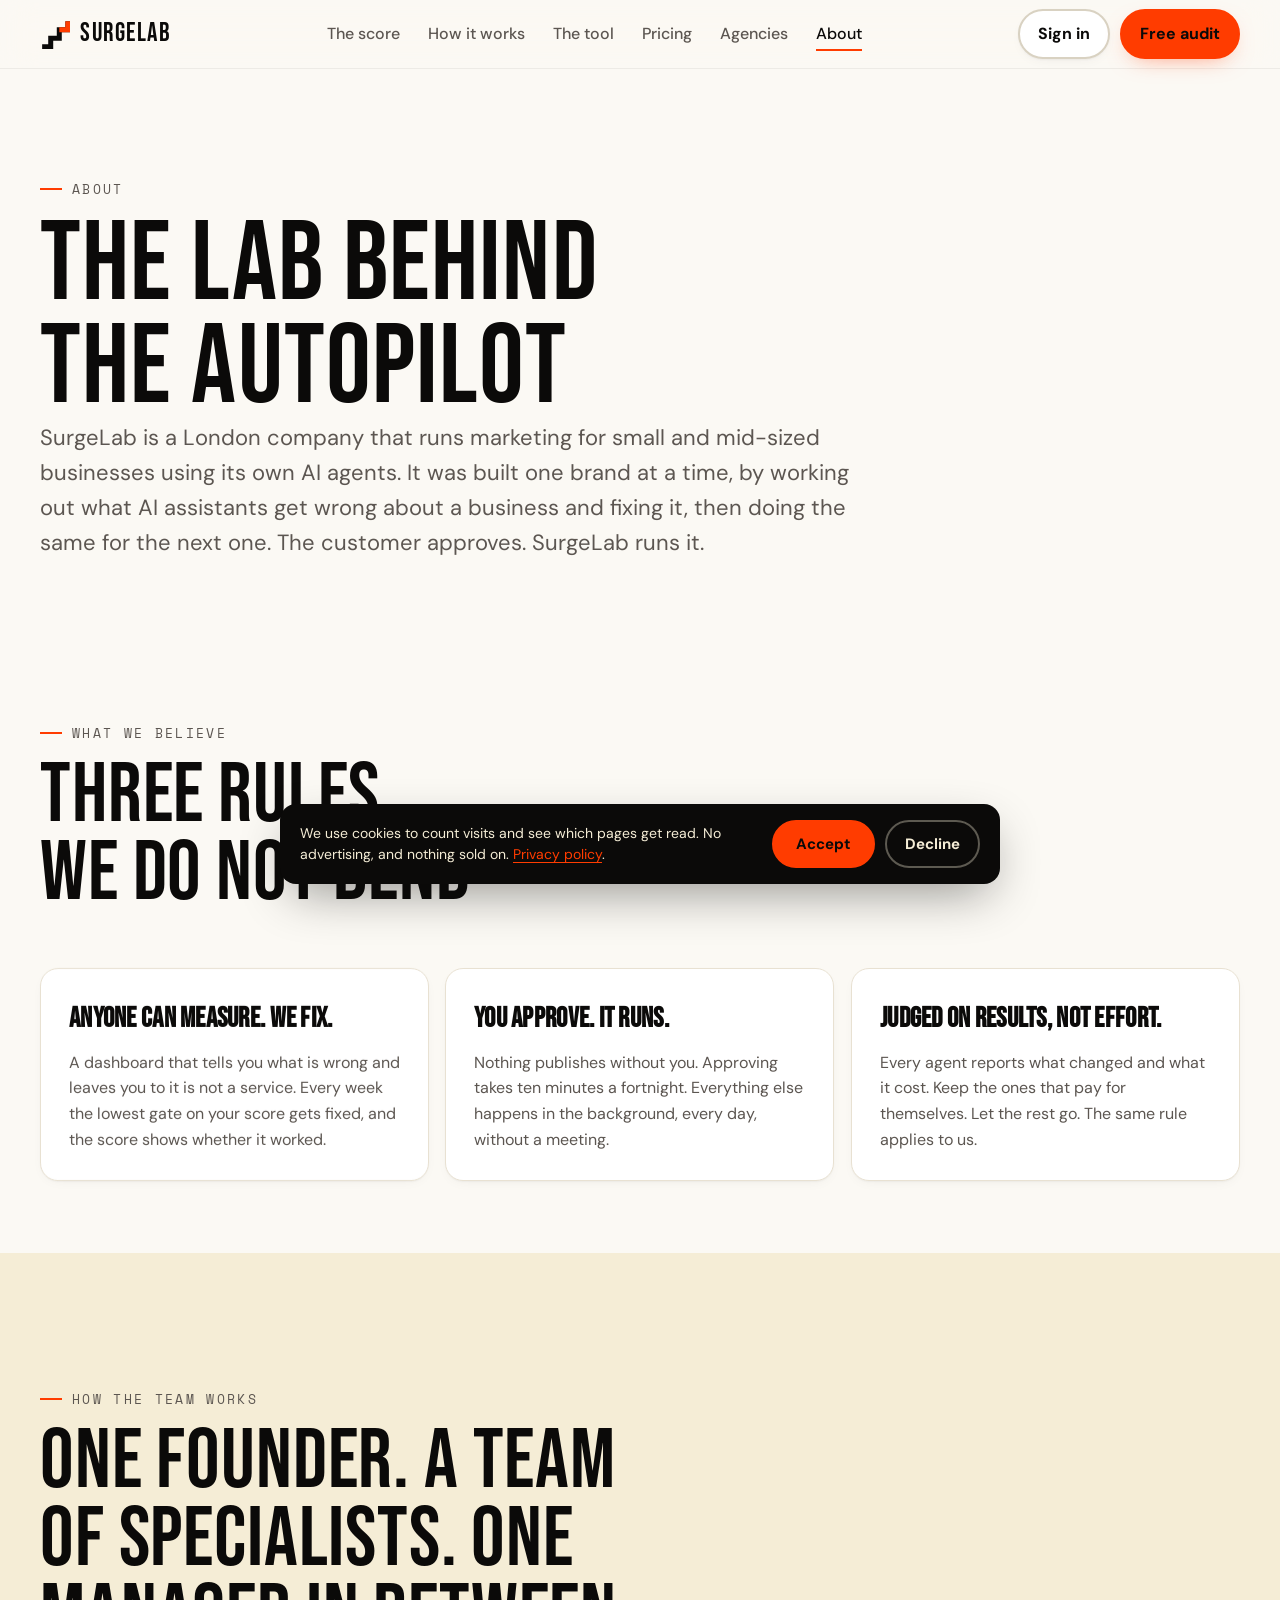
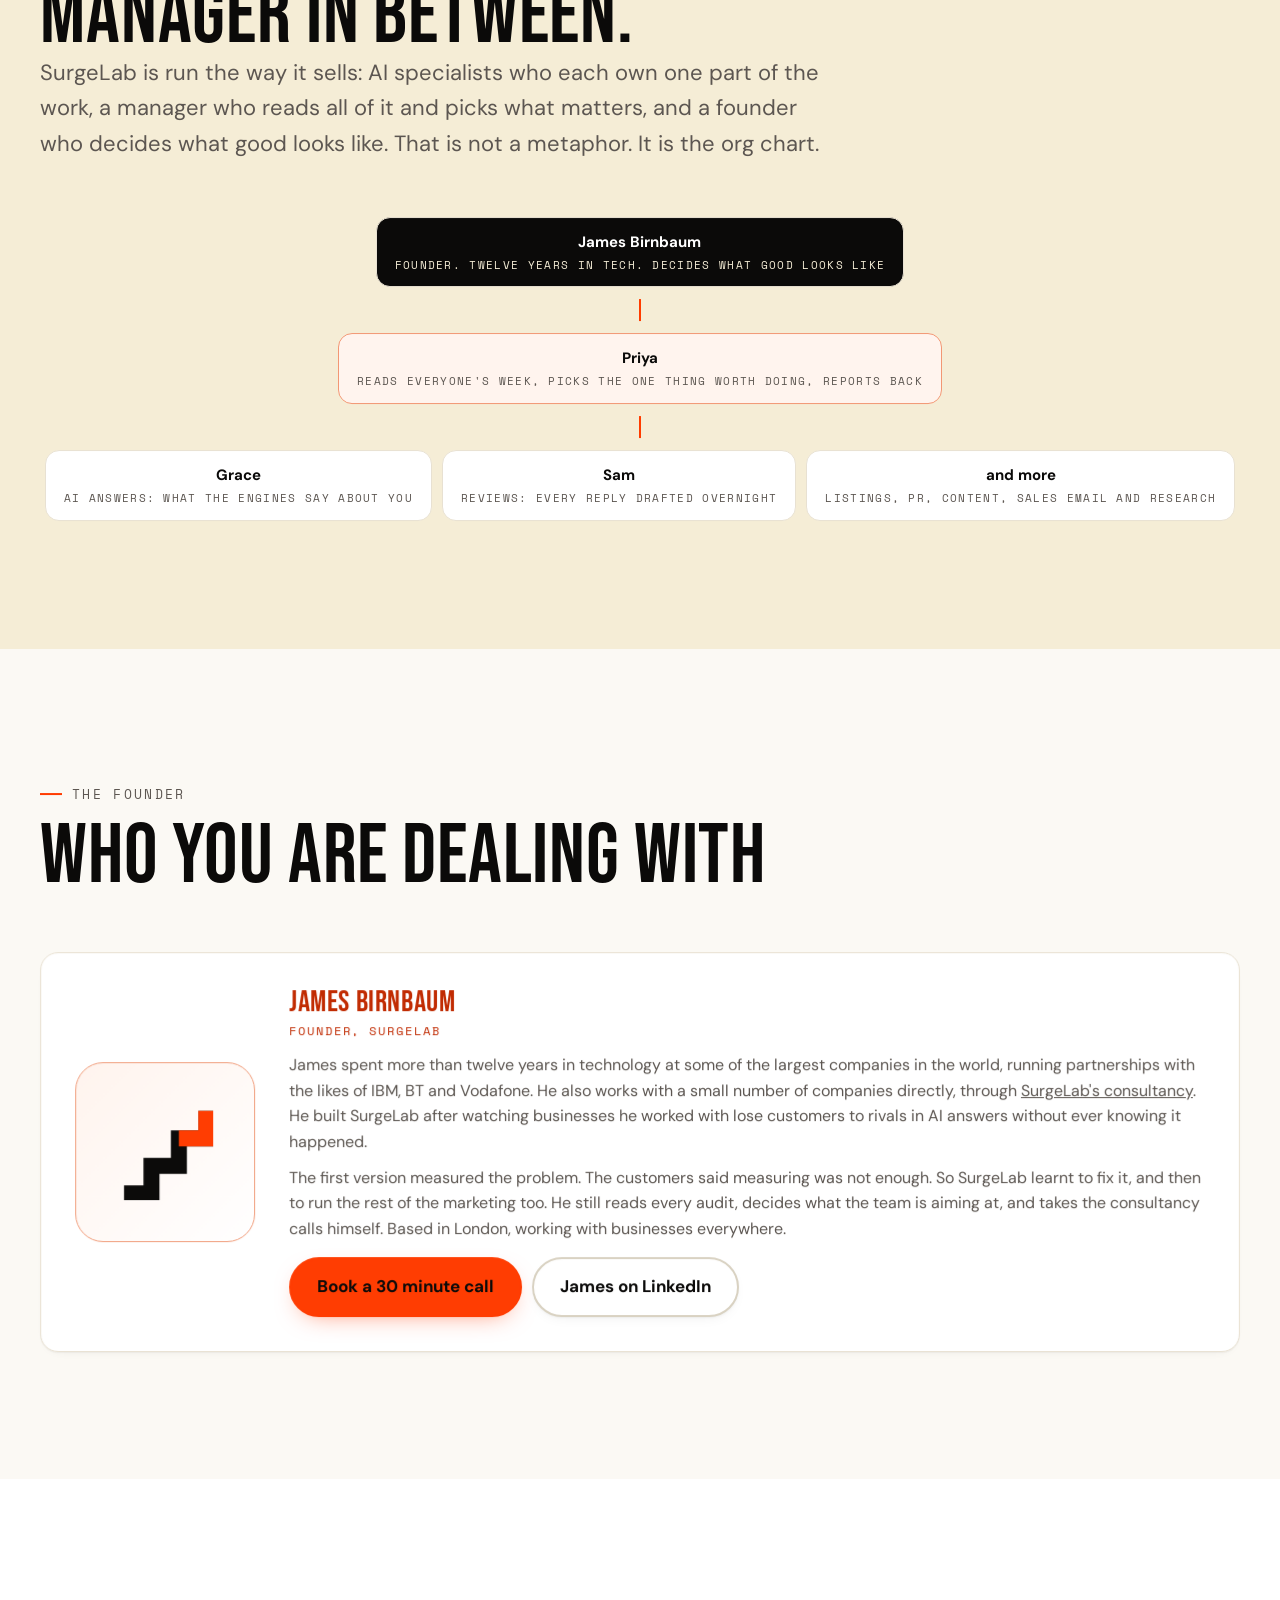
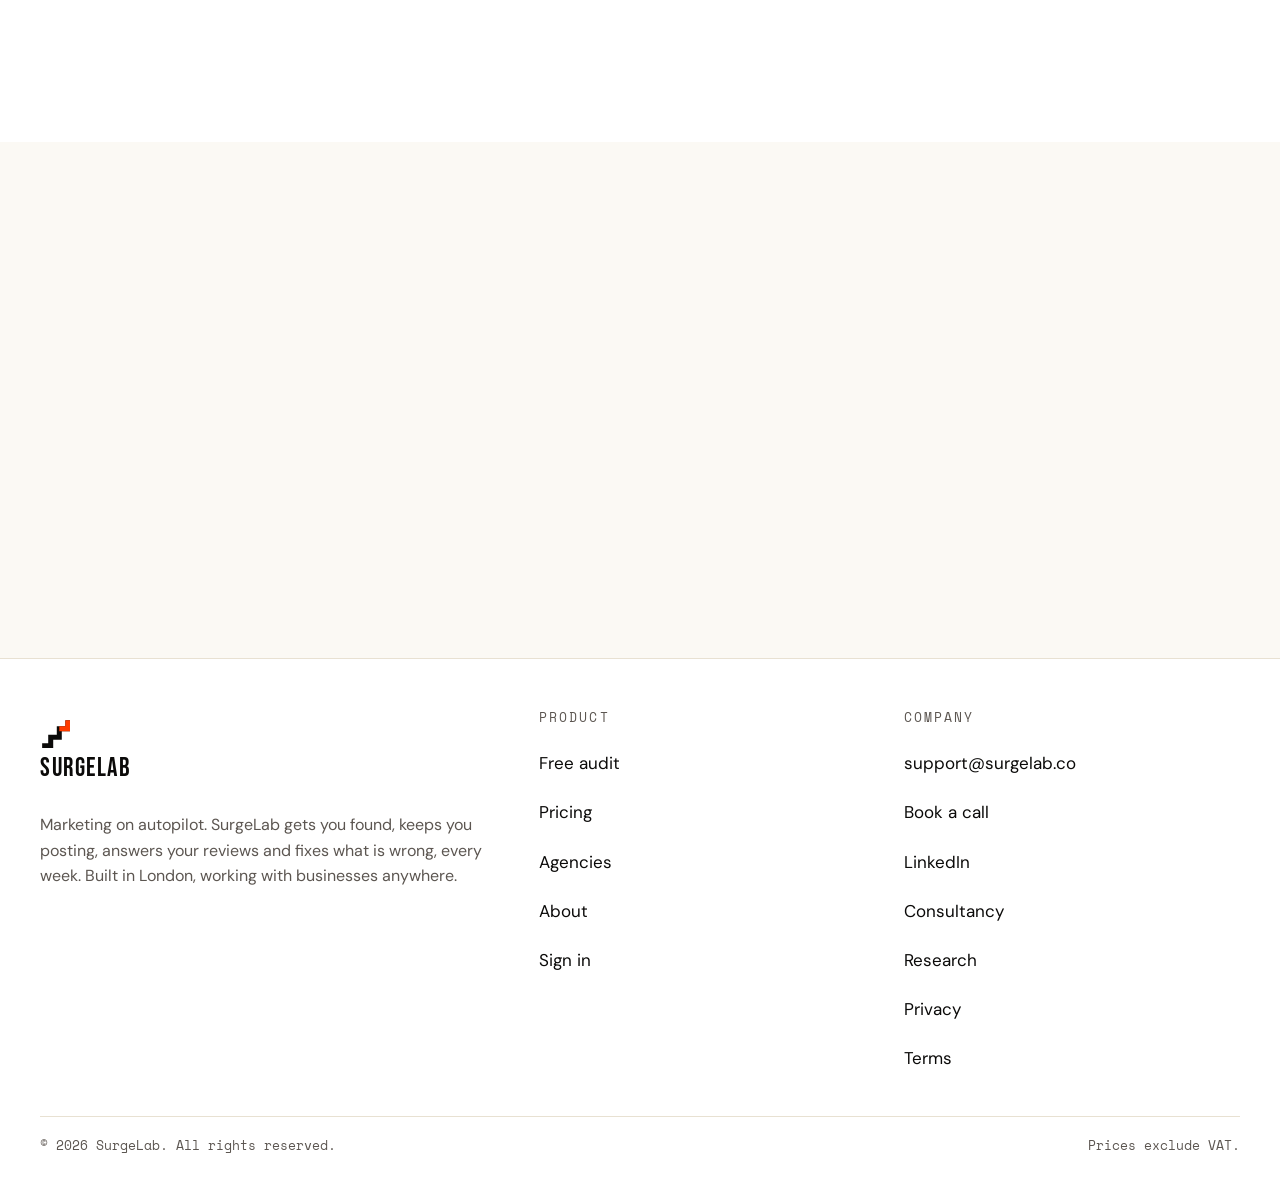
==== commit 65e3819c: "Name three of the team, not all of them, and lead with the proof Two changes James asked for, one of" ====
--- a/about.html
+++ b/about.html
@@ -4,7 +4,7 @@
   <meta charset="utf-8">
   <meta name="viewport" content="width=device-width, initial-scale=1">
   <title>The lab behind SurgeLab | About</title>
-  <meta name="description" content="SurgeLab is built in London by James Birnbaum, twelve years in tech at some of the largest companies in the world, and run by a team of eight AI specialists with a manager, Priya, keeping them honest. What we believe, how the team works, and how to reach us.">
+  <meta name="description" content="SurgeLab is built in London by James Birnbaum, twelve years in tech at some of the largest companies in the world, and run by a team of AI specialists with a manager, Priya, keeping them honest. What we believe, how the team works, and how to reach us.">
   <link rel="canonical" href="https://surgelab.co/about">
   <link rel="llms-txt" href="/llms.txt" type="text/plain">
   <meta name="theme-color" content="#FBF9F4">
@@ -13,7 +13,7 @@
   <meta property="og:type" content="website">
   <meta property="og:site_name" content="SurgeLab">
   <meta property="og:title" content="The lab behind SurgeLab">
-  <meta property="og:description" content="Who is behind SurgeLab, how a team of eight AI specialists and one founder runs marketing on autopilot, and what we stand for.">
+  <meta property="og:description" content="Who is behind SurgeLab, how a team of AI specialists and one founder runs marketing on autopilot, and what we stand for.">
   <meta property="og:url" content="https://surgelab.co/about">
   <meta property="og:image" content="https://surgelab.co/assets/img/og-image.png">
   <meta property="og:image:width" content="1200">
@@ -21,7 +21,7 @@
   <meta property="og:image:alt" content="SurgeLab. Can AI book you? Your Front Door score out of 100.">
   <meta name="twitter:card" content="summary_large_image">
   <meta name="twitter:title" content="The lab behind SurgeLab">
-  <meta name="twitter:description" content="Who is behind SurgeLab, how a team of eight AI specialists and one founder runs marketing on autopilot, and what we stand for.">
+  <meta name="twitter:description" content="Who is behind SurgeLab, how a team of AI specialists and one founder runs marketing on autopilot, and what we stand for.">
   <meta name="twitter:image" content="https://surgelab.co/assets/img/og-image.png">
   <link rel="preload" href="/assets/fonts/bebas-neue-latin-400-normal.woff2" as="font" type="font/woff2" crossorigin>
   <link rel="preload" href="/assets/fonts/dm-sans-latin-400-normal.woff2" as="font" type="font/woff2" crossorigin>
@@ -43,7 +43,7 @@
 {"@type":"Organization","@id":"https://surgelab.co/#org","name":"SurgeLab","legalName":"SurgeLab AI Ltd","url":"https://surgelab.co/","founder":{"@id":"https://surgelab.co/#james"},"foundingLocation":{"@type":"Place","name":"London, United Kingdom"}}
 ]}
   </script>
-  <link rel="stylesheet" href="/assets/css/site.min.css?v=d0d4fa89">
+  <link rel="stylesheet" href="/assets/css/site.min.css?v=f565749b">
 </head>
 <body>
 <a class="skip-link" href="#main">Skip to content</a>
@@ -112,8 +112,8 @@
     <div class="container">
       <div class="section-head" data-reveal>
         <p class="eyebrow">How the team works</p>
-        <h2 class="display h2">One founder. Eight specialists. One manager in between.</h2>
-        <p class="lede">SurgeLab is run the way it sells: eight AI specialists who each own one part of the work, a manager who reads all of it and picks what matters, and a founder who decides what good looks like. That is not a metaphor. It is the org chart.</p>
+        <h2 class="display h2">One founder. A team of specialists. One manager in between.</h2>
+        <p class="lede">SurgeLab is run the way it sells: AI specialists who each own one part of the work, a manager who reads all of it and picks what matters, and a founder who decides what good looks like. That is not a metaphor. It is the org chart.</p>
       </div>
       <div class="org-chart" data-reveal>
         <div class="tier"><div class="node lead">James Birnbaum<small>Founder. Twelve years in tech. Decides what good looks like</small></div></div>
@@ -121,13 +121,9 @@
         <div class="tier"><div class="node boss">Priya<small>Reads everyone's week, picks the one thing worth doing, reports back</small></div></div>
         <div class="line" aria-hidden="true"></div>
         <div class="tier">
-          <div class="node">Tom<small>Research: rivals, registers, rankings, demand</small></div>
           <div class="node">Grace<small>AI answers: what the engines say about you</small></div>
           <div class="node">Sam<small>Reviews: every reply drafted overnight</small></div>
-          <div class="node">Jo<small>Front of house: the Google listing, and what it brings in</small></div>
-          <div class="node">Nell<small>PR: who is worth being seen by</small></div>
-          <div class="node">Leo<small>Content: your photos and words, drafted</small></div>
-          <div class="node">Ravi<small>Sales and email: bringing quiet customers back</small></div>
+          <div class="node">and more<small>Listings, PR, content, sales email and research</small></div>
         </div>
       </div>
     </div>
--- a/assets/css/site.min.css
+++ b/assets/css/site.min.css
@@ -1 +1 @@
-@keyframes grad-slide{to{background-position:200%0}}@keyframes shine{0%{transform:translateX(-130%) skewX(-14deg)}to{transform:translateX(240%) skewX(-14deg)}}@keyframes drift{0%{transform:translate(0,0) scale(1)}50%{transform:translate(4%,-6%) scale(1.08)}to{transform:translate(-3%,5%) scale(.96)}}@keyframes char-in{0%{transform:translateY(112%) rotate(5deg)}to{transform:none}}@keyframes rise-in{0%{transform:translateY(26px)}to{transform:none}}@keyframes hud-in{0%{opacity:0;transform:translateY(40px) scale(.96)}to{opacity:1;transform:none}}@keyframes pulse{0%{box-shadow:0 0 0 0 rgba(15,120,51,.5)}70%{box-shadow:0 0 0 9px transparent}to{box-shadow:0 0 0 0 transparent}}@keyframes floaty{0%,to{transform:translateY(0)}50%{transform:translateY(-10px)}}@keyframes ticker{0%{transform:translateX(0)}to{transform:translateX(-50%)}}@keyframes scan{0%,20%{transform:translateX(-100%)}60%,to{transform:translateX(100%)}}@keyframes band{0%,to{background-position:0 50%}50%{background-position:100% 50%}}@keyframes blink{0%,88%,to{transform:scaleY(1)}94%{transform:scaleY(.1)}}@keyframes ant-glow{0%,to{fill:#fff}50%{fill:var(--bc)}}@keyframes bob{0%,to{transform:translateY(0) rotate(0)}50%{transform:translateY(-4px) rotate(-3deg)}}@keyframes beam-spin{to{--beam-a:360deg}}@keyframes chip-run{0%{offset-distance:0}to{offset-distance:100%}}@keyframes spark{0%,to{opacity:0;transform:scale(.4)}50%{opacity:.9;transform:scale(1.3)}}@keyframes warn-pulse{0%,to{box-shadow:0 0 0 0 rgba(202,138,4,.45)}60%{box-shadow:0 0 0 7px transparent}}@keyframes slot-in{0%{transform:scale(.7);opacity:0}}@keyframes ar-spin{to{transform:rotate(360deg)}}@keyframes consult-spin{to{transform:rotate(360deg)}}@keyframes spectrum-slide{to{background-position:-300%0}}@font-face{font-family:"Bebas Neue";font-style:normal;font-weight:400;font-display:swap;src:url(/assets/fonts/bebas-neue-latin-400-normal.woff2)format("woff2")}@font-face{font-family:"DM Sans";font-style:normal;font-weight:400;font-display:swap;src:url(/assets/fonts/dm-sans-latin-400-normal.woff2)format("woff2")}@font-face{font-family:"DM Sans";font-style:normal;font-weight:500;font-display:swap;src:url(/assets/fonts/dm-sans-latin-500-normal.woff2)format("woff2")}@font-face{font-family:"DM Sans";font-style:normal;font-weight:700;font-display:swap;src:url(/assets/fonts/dm-sans-latin-700-normal.woff2)format("woff2")}@font-face{font-family:"Space Mono";font-style:normal;font-weight:400;font-display:swap;src:url(/assets/fonts/space-mono-latin-400-normal.woff2)format("woff2")}@font-face{font-family:"Space Mono";font-style:normal;font-weight:700;font-display:swap;src:url(/assets/fonts/space-mono-latin-700-normal.woff2)format("woff2")}:root{--bg:#fbf9f4;--bg-2:#f5edd6;--bg-3:#ffffff;--card:#ffffff;--ink:#0b0a09;--muted:#5c5651;--muted-2:#857e77;--line:#e8e1d2;--line-2:#d9d2c2;--line-focus:#857e77;--orange:#ff3c00;--orange-ink:#c12a00;--amber:#ffb800;--amber-ink:#ca8a04;--cyan:#22d3ee;--cyan-ink:#0891b2;--blue:#60a5fa;--blue-ink:#2563eb;--green:#34d399;--green-ink:#0f7833;--pink:#f472b6;--pink-ink:#be185d;--violet:#a78bfa;--violet-ink:#6d28d9;--gate-found:var(--cyan-ink);--gate-right:var(--blue-ink);--gate-clear:var(--amber-ink);--gate-bookable:var(--orange-ink);--gate-proven:var(--green-ink);--font-display:"Bebas Neue", "Arial Narrow", Impact, sans-serif;--font-body:"DM Sans", system-ui, -apple-system, "Segoe UI", sans-serif;--font-mono:"Space Mono", ui-monospace, "SFMono-Regular", Menlo, monospace;--radius:18px;--radius-lg:26px;--ease-out:cubic-bezier(0.16, 1, 0.3, 1);--shadow-sm:0 1px 2px rgba(30, 20, 0, 0.04), 0 4px 14px -6px rgba(30, 20, 0, 0.08);--shadow:0 1px 2px rgba(30, 20, 0, 0.04), 0 18px 50px -20px rgba(30, 20, 0, 0.18);--shadow-hover:0 2px 4px rgba(30, 20, 0, 0.04), 0 30px 70px -24px rgba(255, 60, 0, 0.35);--container:1200px;--gutter:clamp(18px, 4vw, 40px)}*,::after,::before{box-sizing:border-box}html{-webkit-text-size-adjust:100%;scroll-behavior:smooth}body{margin:0;background:var(--bg);color:var(--ink);font-family:var(--font-body);font-size:17px;line-height:1.6;-webkit-font-smoothing:antialiased;overflow-x:hidden}img,svg,video{max-width:100%;height:auto;display:block}a,button{color:inherit}button{font:inherit}h1,h2,h3,h4{margin:0;font-weight:400}p{margin:0 0 1em}ol,ul{margin:0;padding:0;list-style:none}details summary{cursor:pointer}:focus-visible{outline:3px solid var(--orange-ink);outline-offset:3px;border-radius:6px}::selection{background:var(--orange);color:#fff}.skip-link{position:absolute;left:12px;top:-60px;z-index:100;background:var(--ink);color:#fff;padding:10px 14px;border-radius:8px;font-family:var(--font-mono);font-size:14px;text-decoration:none}.skip-link:focus{top:12px}.display{font-family:var(--font-display);line-height:.92;letter-spacing:.01em;text-transform:uppercase;text-wrap:balance}.h1{font-size:clamp(54px,12vw,128px)}.h2{font-size:clamp(42px,7.5vw,84px)}.h3{font-size:clamp(26px,4vw,40px)}.card h3,.eyebrow{text-transform:uppercase}.eyebrow,.lede{color:var(--muted)}.eyebrow{font-family:var(--font-mono);font-size:13px;letter-spacing:.18em;display:inline-flex;align-items:center;gap:10px;margin-bottom:14px}.eyebrow::before{content:"";width:22px;height:2px;background:var(--orange);display:inline-block}.lede{font-size:clamp(18px,2.2vw,22px);max-width:58ch;text-wrap:pretty}.mono{font-family:var(--font-mono);font-size:13px;letter-spacing:.06em}.faq summary:hover,.orange{color:var(--orange-ink)}.green{color:var(--green-ink)}.floater b,.ink,.nav a:hover,.nav a[aria-current=page],.prose strong{color:var(--ink)}.case-fix .found dd,.case-fix .found dt,.muted{color:var(--muted)}.grad-text{background:linear-gradient(92deg,#ff3c00 0,#ff7a00 45%,#ff3c00 100%);-webkit-background-clip:text;background-clip:text;color:transparent;background-size:200% 100%;animation:grad-slide 6s linear infinite}.vh{position:absolute;width:1px;height:1px;overflow:hidden;clip:rect(0 0 0 0);white-space:nowrap}.char,.word{display:inline-block}.word{white-space:nowrap}.char{will-change:transform}.container{width:min(100% - 2*var(--gutter),var(--container));margin-inline:auto}.section{padding:clamp(64px,10vw,136px)0;position:relative}.section-tight{padding:clamp(40px,6vw,72px)0}.section-tint{background:var(--bg-2)}.section-white{background:var(--bg-3)}.section-head{max-width:780px;margin-bottom:clamp(32px,5vw,56px)}.section-head.center{text-align:center;margin-inline:auto}.section-head.center .eyebrow{justify-content:center}.section-head.center .lede{margin-inline:auto}.grid{display:grid;gap:16px}@media (min-width:560px) and (max-width:719px){.grid-3{grid-template-columns:repeat(2,1fr)}}@media (min-width:720px){.grid-2{grid-template-columns:repeat(2,1fr)}.grid-3{grid-template-columns:repeat(3,1fr)}}@media (min-width:980px){.grid-4{grid-template-columns:repeat(4,1fr)}.grid-5{grid-template-columns:repeat(5,1fr)}}@media (min-width:720px) and (max-width:979px){.grid-4,.grid-5{grid-template-columns:repeat(2,1fr)}}.btn{--btn-bg:var(--orange);--btn-ink:#0b0a09;--btn-border:var(--orange);display:inline-flex;align-items:center;justify-content:center;gap:10px;min-height:52px;padding:14px 26px;background:var(--btn-bg);color:var(--btn-ink);border:2px solid var(--btn-border);border-radius:999px;font-family:var(--font-body);font-weight:700;font-size:17px;text-decoration:none;cursor:pointer;position:relative;overflow:hidden;isolation:isolate;transform:translate(var(--mx-btn, 0),var(--my-btn, 0));transition:transform .35s var(--ease-out),box-shadow .35s var(--ease-out),background .2s,color .2s,border-color .2s;box-shadow:0 8px 24px -12px rgba(255,60,0,.6)}.btn::after,.card::before{content:"";position:absolute;inset:0;pointer-events:none;opacity:0}.btn::after{z-index:-1;background:linear-gradient(90deg,transparent 0,rgba(255,255,255,.45) 50%,transparent 100%);transform:translateX(-130%) skewX(-14deg)}.btn:hover{box-shadow:0 18px 40px -12px rgba(255,60,0,.55);transform:translate(var(--mx-btn, 0),calc(var(--my-btn, 0) - 2px))}.btn:hover::after{opacity:1;animation:shine .9s var(--ease-out)}.btn:active{transform:scale(.97)}.btn-ghost{--btn-bg:#fff;--btn-ink:var(--ink);--btn-border:var(--line-2);box-shadow:var(--shadow-sm)}.btn-dark,.btn-ghost:hover{--btn-border:var(--ink);box-shadow:0 18px 40px -18px rgba(11,10,9,.3)}.btn-dark{--btn-bg:var(--ink);--btn-ink:#fff;box-shadow:0 8px 24px -12px rgba(11,10,9,.5)}.btn-dark:hover{box-shadow:0 18px 40px -12px rgba(11,10,9,.45)}.btn-lg{min-height:60px;padding:16px 34px;font-size:18px}.btn .arrow{transition:transform .28s var(--ease-out)}.btn:hover .arrow{transform:translateX(4px)}.btn-row{display:flex;flex-direction:column;gap:12px}@media (min-width:560px){.btn-row{flex-direction:row;flex-wrap:wrap;align-items:center}}@media (max-width:559px){.btn{width:100%}}.btn-note{font-family:var(--font-mono);font-size:13px;color:var(--muted);letter-spacing:.04em}.card,.card>*{position:relative}.card{--accent:var(--orange);--accent-ink:var(--orange-ink);overflow:hidden;background:var(--card);border:1px solid var(--line);border-radius:var(--radius);padding:clamp(20px,3vw,28px);box-shadow:var(--shadow-sm);transition:transform .35s var(--ease-out),box-shadow .35s var(--ease-out),border-color .3s ease;will-change:transform}.card::before{background:radial-gradient(420px circle at var(--mx, 50%) var(--my, 50%),color-mix(in srgb,var(--accent) 14%,transparent),transparent 60%);transition:opacity .35s ease}.card::after,.nav a::after{content:"";position:absolute;left:0}.card::after{top:0;width:60%;height:100%;pointer-events:none;opacity:0;background:linear-gradient(90deg,transparent 0,rgba(255,255,255,.7) 50%,transparent 100%);transform:translateX(-120%) skewX(-12deg)}.card:hover{transform:translateY(-5px);border-color:color-mix(in srgb,var(--accent) 45%,var(--line));box-shadow:0 2px 4px rgba(30,20,0,.04),0 30px 60px -24px color-mix(in srgb,var(--accent) 45%,transparent)}.card:hover::before{opacity:1}.card:hover::after{opacity:1;animation:shine 1.1s ease-out}.card>*{z-index:1}.card h3{font-family:var(--font-display);font-size:30px;line-height:1;letter-spacing:.02em;margin-bottom:8px}.card p{margin:0}.card p+p{margin-top:10px}.card-accent h3,.gate-card .lvl b,.icon{color:var(--accent-ink)}.icon{width:40px;height:40px;border-radius:12px;display:grid;place-items:center;background:color-mix(in srgb,var(--accent) 16%,#fff);margin-bottom:14px}.chip,.tag{font-family:var(--font-mono);letter-spacing:.12em;text-transform:uppercase}.chip{display:inline-flex;align-items:center;gap:8px;font-size:13px;padding:7px 13px;border-radius:999px;border:1px solid var(--line-2);color:var(--muted);background:#fff;box-shadow:var(--shadow-sm)}.chip .dot{width:8px;height:8px;border-radius:50%;background:var(--accent, var(--orange));box-shadow:0 0 10px var(--accent, var(--orange))}.tag{font-size:12px;padding:5px 10px;border-radius:8px;background:color-mix(in srgb,var(--accent) 14%,#fff);color:var(--accent-ink)}.site-header{position:sticky;top:0;z-index:50;background:rgba(251,249,244,.78);backdrop-filter:blur(16px) saturate(1.4);-webkit-backdrop-filter:blur(16px) saturate(1.4);border-bottom:1px solid rgba(11,10,9,.06)}.site-header .container{display:flex;align-items:center;justify-content:space-between;gap:16px;min-height:68px}.logo{display:inline-flex;align-items:center;gap:10px;min-height:44px;text-decoration:none;font-family:var(--font-display);font-size:26px;letter-spacing:.06em;text-transform:uppercase;color:var(--ink)}.logo svg{width:30px;height:30px}.logo:hover .logo-tick{transform:translate(2px,-2px)}.logo-tick{transition:transform .28s var(--ease-out)}.nav{display:none;align-items:center;gap:28px}.card p,.hud-verdict p,.nav a{color:var(--muted);font-size:16px}.nav a{text-decoration:none;font-weight:500;position:relative;padding:12px 0;display:inline-block}.nav a::after{right:100%;bottom:8px;height:2px;background:var(--orange);transition:right .28s var(--ease-out)}.nav a:hover::after,.nav a[aria-current=page]::after{right:0}.header-actions{display:flex;align-items:center;gap:10px}.header-actions .btn{min-height:44px;padding:10px 18px;font-size:16px;width:auto}.header-actions .btn-signin{display:none}.menu-btn{display:inline-flex;align-items:center;justify-content:center;width:44px;height:44px;flex:none;background:#fff;border:1px solid var(--line-2);border-radius:12px;cursor:pointer}.menu-btn span,.menu-btn span::after,.menu-btn span::before{display:block;width:18px;height:2px;background:var(--ink);position:relative;transition:transform .25s var(--ease-out),opacity .2s}.menu-btn span::after,.menu-btn span::before{content:"";position:absolute;left:0}.menu-btn span::before{top:-6px}.menu-btn span::after{top:6px}.menu-btn[aria-expanded=true] span{background:0 0}.menu-btn[aria-expanded=true] span::before{transform:translateY(6px) rotate(45deg)}.menu-btn[aria-expanded=true] span::after{transform:translateY(-6px) rotate(-45deg)}.mobile-nav{display:none;border-top:1px solid var(--line);background:rgba(251,249,244,.98)}.checklist li b,.consult li b,.gate .bar i,.mobile-nav.is-open{display:block}.mobile-nav ul{padding:12px 0 18px}.mobile-nav a{display:block;padding:14px 0;font-size:18px;text-decoration:none;border-bottom:1px solid var(--line)}.mobile-nav .btn{margin-top:14px}@media (min-width:900px){.nav{display:flex}.menu-btn,.mobile-nav{display:none!important}.header-actions .btn-signin{display:inline-flex}}.blob,.mesh{position:absolute}.mesh{inset:0;overflow:hidden;pointer-events:none}.blob{border-radius:50%;opacity:.55;will-change:transform;animation:drift 22s ease-in-out infinite alternate;background:radial-gradient(closest-side,var(--bc),transparent 100%)!important}.blob-1{width:56vw;height:56vw;max-width:720px;max-height:720px;--bc:#ff7a3d;top:-24%;right:-14%;opacity:.55}.blob-2{width:40vw;height:40vw;max-width:520px;max-height:520px;--bc:#ffd166;bottom:-18%;left:-10%;opacity:.7;animation-delay:-6s}.blob-3{width:30vw;height:30vw;max-width:380px;max-height:380px;--bc:#f9a8d4;top:40%;left:30%;opacity:.45;animation-delay:-11s}.blob-4{width:26vw;height:26vw;max-width:340px;max-height:340px;--bc:#7dd3fc;top:10%;left:55%;opacity:.45;animation-delay:-15s}.grid-bg,.noise{position:absolute;inset:0}.grid-bg{background-image:linear-gradient(rgba(11,10,9,.06) 1px,transparent 1px),linear-gradient(90deg,rgba(11,10,9,.06) 1px,transparent 1px);background-size:56px 56px;mask-image:radial-gradient(ellipse 70% 60%at 50% 40%,#000 30%,transparent 75%);-webkit-mask-image:radial-gradient(ellipse 70% 60%at 50% 40%,#000 30%,transparent 75%)}.noise{opacity:.35;pointer-events:none;background-image:url("data:image/svg+xml,%3Csvg xmlns='http://www.w3.org/2000/svg' width='180' height='180'%3E%3Cfilter id='n'%3E%3CfeTurbulence type='fractalNoise' baseFrequency='0.85' numOctaves='2' stitchTiles='stitch'/%3E%3CfeColorMatrix values='0 0 0 0 0 0 0 0 0 0 0 0 0 0 0 0 0 0 0.06 0'/%3E%3C/filter%3E%3Crect width='100%25' height='100%25' filter='url(%23n)'/%3E%3C/svg%3E")}.hero{position:relative;overflow:hidden;padding:clamp(56px,9vw,120px)0 clamp(48px,7vw,96px);min-height:80vh;display:flex;align-items:center}.hero-layer{position:absolute;inset:0;will-change:transform}.hero-inner{position:relative;display:grid;gap:44px;align-items:center}@media (min-width:980px){.hero-inner{grid-template-columns:1.1fr .9fr;gap:56px}}.hero .h1{margin:6px 0 22px}.hero .h1 .line{display:block;overflow:hidden;padding-bottom:.06em;margin-bottom:-.06em}.hero .h1 .char{animation:char-in 1.1s var(--ease-out) backwards;animation-delay:calc(var(--i, 0)*28ms + 60ms)}.hero .lede{margin-bottom:30px}.hero-sub{display:flex;flex-wrap:wrap;gap:10px;margin-top:22px}.hero-enter{animation:rise-in 1s var(--ease-out) backwards;animation-delay:calc(var(--i, 0)*110ms + 300ms)}.hud{animation:hud-in 1.3s cubic-bezier(.2,1.4,.4,1) backwards;animation-delay:500ms;position:relative;border-radius:var(--radius-lg);padding:clamp(20px,3vw,30px);background:rgba(255,255,255,.86);backdrop-filter:blur(14px);-webkit-backdrop-filter:blur(14px);border:1px solid rgba(11,10,9,.08);box-shadow:0 40px 90px -30px rgba(30,20,0,.35),0 0 0 1px rgba(255,255,255,.6) inset;transform-style:preserve-3d;will-change:transform}.hud-top{display:flex;justify-content:space-between;align-items:center;gap:12px;margin-bottom:18px}.live,.ring .num small{font-family:var(--font-mono)}.hud-score,.live{align-items:center}.live{display:inline-flex;gap:8px;font-size:13px;letter-spacing:.14em;color:var(--green-ink);white-space:nowrap}.floater::before,.live i{width:8px;height:8px;border-radius:50%}.live i{background:var(--green-ink);box-shadow:0 0 0 0 rgba(15,120,51,.5);animation:pulse 1.8s infinite}.hud-score{display:grid;grid-template-columns:auto 1fr;gap:20px;margin-bottom:20px}.ring{width:122px;height:122px;position:relative}.ring svg{width:100%;height:100%;transform:rotate(-90deg)}.ring circle{fill:none;stroke-width:10;stroke-linecap:round}.ring .track{stroke:rgba(11,10,9,.08)}.ring .bar{stroke:var(--orange);stroke-dasharray:314;stroke-dashoffset:314;transition:stroke-dashoffset 1.6s var(--ease-out)}.ring .num{position:absolute;inset:0;display:flex;flex-direction:column;align-items:center;justify-content:center;gap:2px;font-family:var(--font-display);font-size:44px;line-height:1}.ring .num small{display:block;font-size:10px;letter-spacing:.12em;color:var(--muted);line-height:1}.hud-verdict .display{font-size:30px;line-height:1}.hud-verdict p{margin:6px 0 0}.gate,.gates{display:grid;gap:10px}.gate{grid-template-columns:22px 1fr auto;align-items:center;font-size:16px;opacity:0;transform:translateX(-10px);transition:opacity .5s var(--ease-out),transform .5s var(--ease-out)}.gate.is-in{opacity:1;transform:none}.gate .k{font-family:var(--font-mono);font-size:12px;letter-spacing:.1em;color:var(--muted);width:22px}.gate .name{display:flex;align-items:center;gap:10px;font-weight:500}.gate .bar{height:8px;border-radius:999px;background:rgba(11,10,9,.07);flex:1;overflow:hidden;min-width:60px}.gate .bar i{height:100%;width:0;background:var(--g, var(--orange));transition:width 1.2s var(--ease-out);border-radius:inherit}.gate .pts,.hud-foot{font-family:var(--font-mono);font-size:13px}.gate .pts{min-width:44px;text-align:right;font-variant-numeric:tabular-nums}.hud-foot{margin-top:18px;color:var(--muted);letter-spacing:.04em}.floaters{position:absolute;inset:0;pointer-events:none;display:none;z-index:2}@media (min-width:980px){.floaters{display:block}}.floater,.marquee-track span{font-family:var(--font-mono);text-transform:uppercase}.floater{position:absolute;padding:9px 13px;border-radius:12px;font-size:13px;letter-spacing:.1em;background:#fff;border:1px solid var(--line-2);color:var(--ink);box-shadow:var(--shadow);animation:floaty 6s ease-in-out infinite}.floater::before{content:"";display:inline-block;background:var(--f, var(--orange));margin-right:8px;vertical-align:1px}.marquee{overflow:hidden;padding:16px 0;border-top:1px solid var(--line);border-bottom:1px solid var(--line);background:#fff}.marquee-track{display:flex;gap:48px;width:max-content;animation:ticker 44s linear infinite}.marquee:hover .marquee-track{animation-play-state:paused}.marquee-track span{font-size:14px;letter-spacing:.16em;color:var(--muted);white-space:nowrap;display:inline-flex;align-items:center;gap:14px}.marquee-track span::after{content:"";width:6px;height:6px;background:var(--orange);border-radius:50%}.marquee-logos .marquee-track{gap:64px;animation-duration:60s}.marquee-logos .marquee-track span{font-family:var(--font-display);font-size:26px;letter-spacing:.06em;color:var(--muted-2);text-transform:uppercase}.marquee-logos .marquee-track span::after{display:none}[data-reveal]{opacity:0;transform:translateY(28px);transition:opacity .9s var(--ease-out),transform .9s var(--ease-out);transition-delay:var(--d, 0ms)}.feed.is-in li,.js-anime [data-reveal].is-in,.js-anime [data-stagger].is-in>*,[data-reveal].is-in{opacity:1;transform:none}[data-reveal=scale]{transform:scale(.94) translateY(20px)}[data-reveal=left]{transform:translateX(-36px)}[data-reveal=right]{transform:translateX(36px)}.js-anime [data-reveal]{transition:none;opacity:0;transform:translateY(36px)}.js-anime [data-reveal=left]{transform:translateX(-40px)}.js-anime [data-reveal=right]{transform:translateX(40px)}.js-anime [data-reveal=scale]{transform:translateY(24px) scale(.94)}.js-anime [data-stagger]>*{opacity:0;transform:translateY(40px) scale(.97)}.section-tight,.section:not(.how){content-visibility:auto;contain-intrinsic-size:auto 900px}.gate-card{min-height:280px;display:flex;flex-direction:column}.gate-card .lvl{font-family:var(--font-mono);font-size:12px;letter-spacing:.12em;color:var(--muted);display:flex;justify-content:space-between;gap:8px;margin-bottom:14px;padding-right:44px;white-space:nowrap}.gate-card h3{font-size:clamp(32px,2.6vw,42px);color:var(--accent-ink)}.gate-card .q{color:var(--ink);font-size:17px;font-weight:500;margin-bottom:6px}.gate-card .xp{margin-top:auto;padding-top:18px}.gate-card .xp .bar{height:8px;border-radius:999px;background:rgba(11,10,9,.07);overflow:hidden}.gate-card .xp .bar i{display:block;height:100%;width:0;background:var(--accent-ink);transition-delay:var(--d, 0ms);border-radius:inherit}.gate-card .xp .lbl{display:flex;justify-content:space-between;gap:8px;font-family:var(--font-mono);font-size:13px;color:var(--muted);margin-top:8px}.gate-card .xp .lbl span:last-child{white-space:nowrap;font-variant-numeric:tabular-nums}.gate-card .badge{position:absolute;top:18px;right:18px;width:34px;height:34px;border-radius:50%;display:grid;place-items:center;background:color-mix(in srgb,var(--accent) 16%,#fff);color:var(--accent-ink);font-size:18px}.total-line{display:flex;flex-wrap:wrap;align-items:baseline;gap:10px 22px;margin-top:28px;font-family:var(--font-mono);font-size:14px;color:var(--muted)}.gate-card .badge,.step .n,.total-line b{font-family:var(--font-display)}.total-line b{font-size:44px;color:var(--ink);letter-spacing:.02em;font-variant-numeric:tabular-nums}.how{position:relative}.how-track{display:grid;gap:16px}.step .n{font-size:92px;line-height:.85;color:transparent;-webkit-text-stroke:1.5px var(--accent-ink);margin-bottom:14px}.step h3{font-size:36px}.step .tag-row{margin-top:18px}@media (min-width:1024px){.how-track{grid-template-columns:repeat(3,minmax(0,1fr));gap:24px}.step{padding:34px 32px}.step .n{font-size:80px}.step h3{font-size:32px}}.how-progress{display:none}.demo-wrap{position:relative}.section{overflow:hidden}.demo-glow{position:absolute;inset:-10% -6%;background:radial-gradient(60% 60%at 30% 30%,rgba(255,122,61,.35),transparent 70%),radial-gradient(50% 50%at 75% 70%,rgba(125,211,252,.35),transparent 70%),radial-gradient(40% 40%at 60% 20%,rgba(249,168,212,.3),transparent 70%);pointer-events:none}.window{position:relative;background:#fff;border:1px solid var(--line-2);border-radius:var(--radius-lg);box-shadow:0 50px 110px -40px rgba(30,20,0,.35),0 0 0 1px rgba(255,255,255,.8) inset;overflow:hidden}.window-bar{display:flex;align-items:center;gap:8px;padding:12px 16px;border-bottom:1px solid var(--line);background:var(--bg)}.window-bar i{width:11px;height:11px;border-radius:50%;background:var(--line-2)}.window-bar i:nth-child(1){background:#ff5f57}.window-bar i:nth-child(2){background:#febc2e}.window-bar i:nth-child(3){background:#28c840}.window-bar .url{margin-left:10px;font-family:var(--font-mono);font-size:12px;color:var(--muted);background:#fff;border:1px solid var(--line);border-radius:8px;padding:5px 12px;flex:1;letter-spacing:.04em}.panel .ph,.window-bar .demo-tag{font-family:var(--font-mono);letter-spacing:.14em}.window-bar .demo-tag{font-size:11px;color:#7a5200;background:#fff4d6;padding:4px 8px;border-radius:6px}.window-body{display:grid;gap:14px;padding:16px;background:linear-gradient(180deg,#fff,#fbf9f4)}@media (min-width:760px){.window-body{grid-template-columns:1.3fr 1fr;grid-template-rows:auto auto}.panel-wide{grid-column:1/-1}}@media (min-width:1024px){.window-body{grid-template-columns:1.4fr 1fr 1fr;grid-template-rows:auto auto}.panel-tall{grid-row:1/3}.panel-wide{grid-column:2/-1}}.panel{background:#fff;border:1px solid var(--line);border-radius:14px;padding:16px;box-shadow:var(--shadow-sm);min-width:0}.panel .ph{font-size:12px;text-transform:uppercase;color:var(--muted);margin:0 0 10px;display:flex;justify-content:space-between;gap:8px}.panel .ph span{color:var(--ink);letter-spacing:0;text-transform:none;font-family:var(--font-body);font-weight:600}.panel .big{font-family:var(--font-display);font-size:42px;line-height:1;letter-spacing:.02em;font-variant-numeric:tabular-nums}.chart text,.panel .delta{font-family:var(--font-mono)}.panel .delta{font-size:13px;color:var(--green-ink)}.chart{width:100%;height:auto;overflow:visible}.chart text{font-size:10px;fill:var(--muted)}.chart .grid-line{stroke:rgba(11,10,9,.08);stroke-width:1}.chart .line{fill:none;stroke:var(--orange-ink);stroke-width:2.5;stroke-linecap:round;stroke-linejoin:round}.chart .area{fill:url(#areaGrad);opacity:0;transition:opacity 1s ease 1s}.chart.is-in .area,.chart.is-in .pt{opacity:1}.chart .pt{fill:#fff;stroke:var(--orange-ink);stroke-width:2.5;r:5;opacity:0;transition:opacity .4s ease 1.4s}.chart .bar{transform-origin:bottom;transform:scaleY(0);transition:transform 1s var(--ease-out)}.chart.is-in .bar{transform:scaleY(1)}.chart .bar:nth-child(2){transition-delay:.1s}.chart .bar:nth-child(3){transition-delay:.2s}.chart .bar:nth-child(4){transition-delay:.3s}.brow,.legend li{align-items:center}.brow{display:grid;grid-template-columns:82px 1fr auto;gap:10px;font-size:14px}.brow .b{height:12px;border-radius:6px;background:rgba(11,10,9,.06);overflow:hidden}.brow .b i{display:block;height:100%;width:0;border-radius:inherit;background:var(--c);transition:width 1.1s var(--ease-out);transition-delay:var(--d, 0ms)}.brow .v{font-family:var(--font-mono);font-size:13px;color:var(--ink);font-variant-numeric:tabular-nums;min-width:42px;text-align:right}.donut{display:grid;grid-template-columns:96px 1fr;gap:14px;align-items:center}.donut svg{transform:rotate(-90deg)}.donut circle{fill:none;stroke-width:14}.donut .d-track{stroke:rgba(11,10,9,.07)}.donut .d-seg{stroke-dasharray:251;stroke-dashoffset:251;transition:stroke-dashoffset 1.3s var(--ease-out);stroke-linecap:butt}.legend{display:grid;gap:6px;font-size:14px}.legend li{display:flex;gap:8px}.legend i{width:10px;height:10px;border-radius:3px;background:var(--c);flex:none}.legend b{margin-left:auto;font-size:13px;font-weight:400}.feed,.feed li{display:grid;gap:8px}.feed li{grid-template-columns:30px 1fr auto;gap:10px;align-items:center;font-size:14px;padding:8px 10px;border-radius:10px;background:var(--bg);opacity:0;transform:translateY(8px);transition:opacity .5s var(--ease-out),transform .5s var(--ease-out);transition-delay:var(--d, 0ms)}.feed .av{width:30px;height:30px;border-radius:9px;display:grid;place-items:center;background:color-mix(in srgb,var(--c) 18%,#fff);color:var(--c);font-family:var(--font-display);font-size:15px}.feed .t,.legend b{font-family:var(--font-mono)}.feed .t{font-size:11px;color:var(--muted)}.gate-strip,.gate-strip+.lbls{display:grid;grid-template-columns:repeat(5,1fr);gap:6px;margin-top:12px}.gate-strip div{height:8px;border-radius:4px;background:var(--c);opacity:.85}.gate-strip+.lbls{font-family:var(--font-mono);font-size:10px;color:var(--muted);margin-top:6px;text-align:center}.bento{display:grid;gap:16px}@media (min-width:720px){.bento{grid-template-columns:repeat(2,1fr)}}@media (min-width:1024px){.bento{grid-template-columns:repeat(3,1fr)}.bento .span-2{grid-column:span 2}}.bento .card{padding:clamp(22px,3vw,30px)}.bento .card h3{font-size:32px}.agents-scroller{display:flex;overflow-x:auto;scroll-snap-type:x mandatory;gap:14px;margin-inline:calc(-1*var(--gutter));padding:8px var(--gutter) 22px;scrollbar-width:thin;-webkit-overflow-scrolling:touch;cursor:grab}.agents-scroller:active{cursor:grabbing}.agents-scroller .agent{flex:0 0 min(80%,300px);scroll-snap-align:start}.agent{padding:22px}.agent .role{font-family:var(--font-mono);font-size:12px;letter-spacing:.16em;text-transform:uppercase;color:var(--accent-ink);margin-bottom:8px;display:flex;justify-content:space-between}.agent h3{font-size:28px;color:var(--ink)}.agent p{font-size:16px}.agent .av{width:46px;height:46px;border-radius:14px;display:grid;place-items:center;background:color-mix(in srgb,var(--accent) 18%,#fff);color:var(--accent-ink);font-family:var(--font-display);font-size:24px;margin-bottom:12px}.sowhat{display:grid;gap:14px}@media (min-width:720px){.sowhat{grid-template-columns:repeat(3,1fr)}}.sowhat .card b{display:block;font-size:18px;margin-bottom:6px}.video-feature{display:grid;gap:24px;align-items:center}@media (min-width:900px){.video-feature{grid-template-columns:1fr 1fr;gap:48px}}.lock,.lock .frame-unused{box-shadow:var(--shadow);display:grid;place-items:center;overflow:hidden}.lock{--accent:var(--pink);--accent-ink:var(--pink-ink);position:relative;border-radius:var(--radius-lg);background:linear-gradient(135deg,#fff1eb,#fff8e1 50%,#ecfeff);border:1px solid var(--line-2)}.lock .frame-unused{position:absolute;inset:12%;border-radius:18px;background:#fff;border:1px solid var(--line)}.lock .frame::before{content:"";position:absolute;inset:0;background:linear-gradient(120deg,transparent 30%,rgba(255,255,255,.8) 50%,transparent 70%);transform:translateX(-100%);animation:scan 4s ease-in-out infinite}.lock .mark{width:34%}.lock .pin{position:absolute;padding:8px 12px;border-radius:10px;background:#fff;border:1px solid var(--line-2);box-shadow:var(--shadow);font-family:var(--font-mono);font-size:12px;letter-spacing:.1em;text-transform:uppercase;animation:floaty 5s ease-in-out infinite}.addon li::before,.lock .pin b{color:var(--accent-ink)}.addon ul,.checklist,.checklist li{display:grid;gap:12px}.checklist li{grid-template-columns:28px 1fr;align-items:start;font-size:17px}.checklist li span,.stat .big small{color:var(--muted);font-size:16px}.checklist .tick{width:28px;height:28px;border-radius:50%;display:grid;place-items:center;background:color-mix(in srgb,var(--accent, var(--orange)) 16%,#fff);color:var(--accent-ink, var(--orange-ink))}.stat .big{font-family:var(--font-display);font-size:clamp(64px,9vw,110px);line-height:.9;color:var(--accent-ink);font-variant-numeric:tabular-nums}.stat .big small{font-size:.42em}.stat p{margin-top:12px}.sample::before,.stat .src{font-family:var(--font-mono)}.stat .src{font-size:12px;color:var(--muted);margin-top:14px;letter-spacing:.06em}.sample{position:relative}.sample::before{content:"SAMPLE — REPLACE ME";position:absolute;top:12px;right:12px;font-size:10px;letter-spacing:.14em;color:var(--amber-ink);background:#fff4d6;padding:4px 8px;border-radius:6px;z-index:2}.quote{font-size:19px;line-height:1.5;color:var(--ink);margin:0 0 16px}.quote::before,.who .av{font-family:var(--font-display)}.quote::before{content:"“";color:var(--orange);font-size:48px;line-height:0;vertical-align:-14px;margin-right:6px}.inc b,.who{font-size:16px}.who{display:flex;align-items:center;gap:12px;color:var(--muted)}.who .av{width:40px;height:40px;border-radius:50%;background:linear-gradient(135deg,var(--orange),var(--amber));display:grid;place-items:center;font-size:20px;color:#fff}.seg,.seg .pill,.seg button{border-radius:999px}.seg{display:inline-flex;padding:5px;border:1px solid var(--line-2);background:#fff;position:relative;box-shadow:var(--shadow-sm)}.seg button{position:relative;z-index:1;border:0;background:0 0;padding:10px 22px;min-height:44px;font-weight:600;cursor:pointer;transition:color .2s;white-space:nowrap}.seg button[aria-pressed=true]{color:#fff}.seg .pill{position:absolute;top:5px;bottom:5px;left:5px;width:calc(50% - 5px);background:var(--ink);transition:transform .4s var(--ease-out)}.seg[data-mode=agencies] .pill,.seg[data-mode=annual] .pill{transform:translateX(100%)}.seg .save{font-family:var(--font-mono);font-size:11px;margin-left:6px;letter-spacing:.08em;color:var(--green-ink)}.seg button[aria-pressed=true] .save{color:#9be4b2}.quiz-steps span.on,.seg-orange .pill{background:var(--orange)}.seg-orange button[aria-pressed=true],.seg-orange button[aria-pressed=true] .save{color:#0b0a09}.plan{padding:clamp(24px,4vw,44px);border-color:color-mix(in srgb,var(--orange) 40%,var(--line));box-shadow:0 2px 4px rgba(30,20,0,.04),0 40px 90px -36px rgba(255,60,0,.45);max-width:860px;margin-inline:auto}.faq summary,.plan-head{display:flex;justify-content:space-between}.plan-head{flex-wrap:wrap;gap:18px;align-items:flex-end;margin-bottom:26px}.plan h3{font-size:clamp(42px,6vw,68px);margin:0}.plan .price{font-family:var(--font-display);font-size:clamp(60px,9vw,100px);line-height:.9;color:var(--orange-ink);display:flex;align-items:baseline;gap:8px;font-variant-numeric:tabular-nums}.plan .price small,.vat{font-family:var(--font-mono);font-size:13px;color:var(--muted);letter-spacing:.08em}.plan .price .amt{display:inline-block;min-width:3ch;transition:transform .35s var(--ease-out),opacity .35s}.plan .price.is-flipping .amt{transform:translateY(-14px) rotateX(70deg);opacity:0}.vat{letter-spacing:.06em;margin-top:6px}.includes{display:grid;gap:12px;margin:22px 0 26px}@media (min-width:640px){.includes{grid-template-columns:repeat(3,1fr)}}.inc{--accent:var(--orange);--accent-ink:var(--orange-ink);padding:16px;border-radius:14px;border:1px solid var(--line);background:var(--bg);transition:transform .3s var(--ease-out),border-color .3s,box-shadow .3s}.inc:hover{transform:translateY(-3px);border-color:color-mix(in srgb,var(--accent) 45%,var(--line));box-shadow:var(--shadow)}.inc .ic{width:34px;height:34px;border-radius:9px;display:grid;place-items:center;background:color-mix(in srgb,var(--accent) 16%,#fff);color:var(--accent-ink);margin-bottom:10px}.inc b{display:block;margin-bottom:4px}.addon li,.addons h4,.inc span,.seg button,.tl span{font-size:16px;color:var(--muted)}.addons{max-width:860px;margin:28px auto 0}.addons h4{font-family:var(--font-mono);font-size:13px;letter-spacing:.16em;text-transform:uppercase;margin-bottom:12px}.addon{display:grid;gap:14px;padding:22px}@media (min-width:640px){.addon{grid-template-columns:1fr auto;align-items:start}}.addon h3{font-size:30px;margin-bottom:6px}.addon ul{gap:6px;margin-top:10px}.addon li{display:flex;gap:10px}.addon li::before{content:"✓";font-weight:700;flex:none}.addon .tag{align-self:start;white-space:nowrap}.pricing-panel[hidden]{display:none}.agency-plan{max-width:860px;margin-inline:auto;padding:clamp(24px,4vw,44px);--accent:var(--cyan);--accent-ink:var(--cyan-ink)}.agency-plan h3{font-size:clamp(42px,6vw,68px)}.agency-plan .includes{grid-template-columns:1fr}@media (min-width:640px){.agency-plan .includes{grid-template-columns:repeat(2,1fr)}}.consult,.consult ul{display:grid;position:relative}.consult{overflow:hidden;border-radius:var(--radius-lg);background:var(--ink);color:#fff;padding:clamp(32px,5vw,64px);gap:28px;align-items:center}@media (min-width:900px){.consult{grid-template-columns:1.2fr .8fr}}.consult .eyebrow{color:#c9c2b6}.consult .display{color:#fff}.consult .lede{color:#c9c2b6}.consult .btn{--btn-bg:var(--orange);--btn-ink:#0b0a09;--btn-border:var(--orange)}.consult .btn-ghost{--btn-bg:transparent;--btn-ink:#fff;--btn-border:rgba(255,255,255,0.35)}.consult .btn-ghost:hover{--btn-border:#fff}.consult .orb{position:absolute;width:60%;aspect-ratio:1;border-radius:50%;background:radial-gradient(circle,rgba(255,60,0,.6),transparent 65%);right:-20%;top:-30%;animation:drift 18s ease-in-out infinite alternate}.consult ul{gap:12px}.consult li{display:grid;grid-template-columns:34px 1fr;gap:12px;align-items:start}.consult li span{color:#c9c2b6;font-size:16px}.consult .n{width:34px;height:34px;border-radius:10px;display:grid;place-items:center;background:rgba(255,255,255,.1);font-family:var(--font-display);font-size:18px;color:var(--orange)}.faq details{border-bottom:1px solid var(--line)}.faq summary{list-style:none;align-items:center;gap:16px;padding:20px 0;font-size:18px;font-weight:600;min-height:44px}.faq summary::-webkit-details-marker{display:none}.faq summary .plus{width:32px;height:32px;border-radius:50%;border:1px solid var(--line-2);background:#fff;display:grid;place-items:center;flex:none;position:relative;transition:transform .3s var(--ease-out),background .2s,border-color .2s}.faq summary .plus::after,.faq summary .plus::before{content:"";position:absolute;background:var(--ink);width:12px;height:2px}.faq summary .plus::after{transform:rotate(90deg)}.faq details[open] summary .plus{transform:rotate(45deg);background:var(--orange);border-color:var(--orange)}.faq .a{padding:0 0 22px;color:var(--muted);max-width:70ch}.faq .a p:last-child{margin:0}.faq .a a,.site-footer a:hover{color:var(--orange-ink)}.cta-band,.video-band{position:relative;overflow:hidden}.cta-band{border-radius:var(--radius-lg);padding:clamp(36px,6vw,80px);text-align:center;background:linear-gradient(120deg,#ff3c00,#ff7a00,#ffb800,#ff3c00);background-size:300% 300%;animation:band 14s ease infinite;box-shadow:0 40px 90px -36px rgba(255,60,0,.6)}.cta-band,.cta-band .display{color:#0b0a09}.cta-band .lede{color:rgba(11,10,9,.72);margin:14px auto 26px}.cta-band .btn{--btn-bg:#0b0a09;--btn-ink:#fff;--btn-border:#0b0a09}.cta-band .btn-ghost{--btn-bg:transparent;--btn-ink:#0b0a09;--btn-border:rgba(11,10,9,0.4)}.cta-band .btn-row{justify-content:center}.video-band{background:#050505}.video-band video{width:100%;max-height:70vh;object-fit:cover;display:block}.prose h2,.video-band .fallback{font-family:var(--font-display);text-transform:uppercase}.video-band .fallback{display:grid;place-items:center;min-height:240px;color:#f5edd6;font-size:clamp(40px,8vw,96px);letter-spacing:.04em}.site-footer{border-top:1px solid var(--line);padding:48px 0 32px;background:#fff}.foot-grid{display:grid;gap:28px}@media (min-width:720px){.foot-grid{grid-template-columns:1.4fr 1fr 1fr}}.site-footer h3{letter-spacing:.16em;text-transform:uppercase;color:var(--muted);margin-bottom:12px}.site-footer a{text-decoration:none;color:var(--ink);display:inline-block;padding:11px 0}.foot-bottom,.site-footer p{color:var(--muted);font-size:16px}.foot-bottom,.site-footer h3{font-family:var(--font-mono);font-size:13px}.foot-bottom{margin-top:32px;padding-top:18px;border-top:1px solid var(--line);display:flex;flex-wrap:wrap;gap:8px 20px;justify-content:space-between}.prose{max-width:760px}.prose h1{margin-bottom:8px}.prose h2{font-size:32px;letter-spacing:.02em;margin:40px 0 12px;color:var(--ink)}.prose h2:first-of-type{margin-top:28px}.prose li,.prose p{color:var(--muted);font-size:17px}.prose ul{list-style:disc;padding-left:22px;margin-bottom:1em}.prose li{margin-bottom:6px}.prose a{color:var(--orange-ink)}.prose code{font-family:var(--font-mono);font-size:.9em;background:var(--bg-2);padding:2px 6px;border-radius:6px}.field label,.prose .meta{font-family:var(--font-mono);font-size:14px;color:var(--muted);letter-spacing:.06em}.form{display:grid;gap:16px;max-width:560px}.field label{display:block;font-size:13px;letter-spacing:.14em;text-transform:uppercase;margin-bottom:8px}.field input,.field select,.field textarea{width:100%;min-height:52px;padding:12px 16px;border-radius:12px;background:#fff;border:1px solid var(--line-focus);color:var(--ink);font:inherit;font-size:17px;transition:border-color .2s,box-shadow .2s}.field input:focus,.field select:focus,.field textarea:focus{outline:0;border-color:var(--orange);box-shadow:0 0 0 4px rgba(255,60,0,.18)}.field select{appearance:none;-webkit-appearance:none;background-image:url("data:image/svg+xml,%3Csvg xmlns='http://www.w3.org/2000/svg' width='14' height='9' viewBox='0 0 14 9'%3E%3Cpath d='M1 1l6 6 6-6' stroke='%235c5651' stroke-width='2' fill='none'/%3E%3C/svg%3E");background-repeat:no-repeat;background-position:right 16px center;padding-right:44px}.field .hint{font-size:16px;color:var(--muted);margin-top:6px}.hp{position:absolute;left:-9999px}.audit-form{padding:clamp(20px,3vw,28px);border-color:color-mix(in srgb,var(--orange) 40%,var(--line));box-shadow:0 2px 4px rgba(30,20,0,.04),0 40px 90px -36px rgba(255,60,0,.45)}.audit-form .row{display:grid;gap:10px}@media (min-width:640px){.audit-form .row{grid-template-columns:1fr auto}.audit-form .row .btn{width:auto}}.audit-form input{min-height:56px;font-size:18px}.audit-form .note{display:flex;align-items:center;gap:8px;margin-top:12px;font-family:var(--font-mono);font-size:13px;color:var(--muted);letter-spacing:.04em}.timeline{gap:14px}.timeline,.tl,.tl .n{display:grid}.tl{grid-template-columns:44px 1fr;gap:16px;align-items:start;padding:18px}.tl .n{width:44px;height:44px;border-radius:12px;place-items:center;font-family:var(--font-display);font-size:24px;background:color-mix(in srgb,var(--accent) 16%,#fff);color:var(--accent-ink)}.tl b{display:block;font-size:17px;margin-bottom:4px}.result-demo{padding:clamp(20px,3vw,28px)}.result-demo .row{display:grid;grid-template-columns:1fr auto;gap:12px;align-items:center;padding:12px 0;border-bottom:1px solid var(--line);font-size:16px}.ar-table tr:last-child td,.result-demo .row:last-child{border-bottom:0}.result-demo .row b{color:var(--ink)}.doors .door text,.pill{font-family:var(--font-mono)}.pill{font-size:12px;letter-spacing:.12em;text-transform:uppercase;padding:5px 10px;border-radius:999px}.pill-ok{background:#dfede3;color:var(--green-ink)}.pill-warn{background:#fff4d6;color:var(--amber-ink)}.pill-bad{background:#ffe4da;color:var(--orange-ink)}.pillars .card h3{font-size:30px}.agency-form-wrap{padding:clamp(22px,3.5vw,36px)}@media (prefers-reduced-motion:reduce){html{scroll-behavior:auto}*,::after,::before{animation:none!important;transition:none!important}.feed li,.gate,.hero-enter,[data-reveal]{opacity:1!important;transform:none!important}.blob,.hero-layer,.hud{transform:none!important}.marquee-track{animation:none!important;flex-wrap:wrap;width:auto;justify-content:center}.btn:hover,.card:hover,.inc:hover,.plan:hover{transform:none}.brow .b i,.donut .d-seg,.gate .bar i,.gate-card .xp .bar i,.ring .bar{transition:none}.chart .bar{transform:none}.chart .area,.chart .pt{opacity:1}.how,.how-sticky{height:auto!important}.how-sticky{position:static!important;overflow:visible!important}.how-track{grid-template-columns:1fr!important;width:auto!important;transform:none!important}.how-progress{display:none!important}.grad-text{animation:none}.char,.word{transform:none!important;opacity:1!important}}.progress{position:absolute;left:0;right:0;top:0;height:3px;background:0 0}.progress i{display:block;height:100%;width:0;background:linear-gradient(90deg,var(--orange),var(--amber));transition:width .15s linear}.bot{width:64px;height:64px;margin-bottom:12px}.bot .eye{transform-origin:center}.agent:hover .bot .eye{animation:blink 1.8s ease-in-out infinite}.agent:hover .bot .ant{animation:ant-glow 1.2s ease-in-out infinite}.agent:hover .bot{animation:bob 1.6s ease-in-out infinite}.agent .role .lvl{color:var(--muted);letter-spacing:.12em}.gate-card .lbl-fixed,.gate-card .pts-fixed{display:none}.gate-card .xp .bar i{transition:width .9s var(--ease-out),background .3s}@media (hover:hover){.gate-card:hover .lbl-now,.gate-card:hover .pts-now{display:none}.gate-card:hover .lbl-fixed,.gate-card:hover .pts-fixed{display:inline;color:var(--green-ink);font-weight:700}.gate-card:hover .xp .bar i{width:var(--fixed, 100%)!important;background:var(--green-ink)}.gate-card:hover .badge{background:var(--green-ink);color:#fff}}.hud-actions{display:flex;flex-wrap:wrap;align-items:center;gap:12px;margin-top:18px}.hud-actions .hud-foot{margin:0;flex:1;min-width:160px}.hud .fixbtn{min-height:44px;padding:10px 18px;font-size:15px;width:auto}.hud.is-fixed .ring .bar{stroke:var(--green-ink)}.case-fix .fixed dt,.hud .pop,.hud.is-fixed .live{color:var(--green-ink)}.hud.is-fixed .gate .bar i{background:var(--green-ink)}.hud.is-fixed .fixbtn{--btn-bg:var(--ink);--btn-ink:#fff;--btn-border:var(--ink)}.hud .pop{display:inline-block;margin-top:10px;font-family:var(--font-mono);font-size:13px;background:#dfede3;padding:5px 10px;border-radius:999px;opacity:0;transform:translateY(8px);transition:opacity .4s,transform .4s var(--ease-out);pointer-events:none}.hud.is-fixed .pop{opacity:1;transform:none}.statement{text-align:center}.statement .eyebrow,.usp-row{justify-content:center}.statement .usp{font-size:clamp(48px,9vw,120px)}.statement .usp-a{display:block;color:var(--muted-2)}.phone video,.statement .usp-b{display:block}.statement .lede{margin:16px auto 22px}.usp-row{display:flex;flex-wrap:wrap;gap:10px}.lock{aspect-ratio:4/3.4}.phone,.phone::before{position:absolute;left:50%;transform:translateX(-50%);background:#0b0a09}.phone{top:7%;bottom:7%;aspect-ratio:9/16;border-radius:34px;padding:9px;box-shadow:0 40px 90px -30px rgba(30,20,0,.5),0 0 0 1px rgba(255,255,255,.4) inset}.phone::before{content:"";top:16px;width:26%;height:18px;border-radius:999px;z-index:2}.phone video{width:100%;height:100%;object-fit:cover;border-radius:26px;background:#f5f5f5}@media (max-width:899px){.lock{aspect-ratio:4/4.6}}.lock .pin{z-index:3}.lede strong{font-weight:700}.calc label,.step-top{display:flex;justify-content:space-between}.step-top{align-items:flex-start;gap:12px;margin-bottom:14px}.step .ill{width:64px;height:64px;color:var(--accent-ink);flex:none;opacity:.9}.js-anime .chief.is-in .cc-agent:hover .bot,.step:hover .ill{animation:bob 1.6s ease-in-out infinite}.journey{margin:0 0 28px}.doors{width:100%;height:auto;overflow:visible}.doors .path{stroke:rgba(11,10,9,.12);stroke-width:3;stroke-dasharray:8 8;fill:none}.doors .door .frame,.doors .walker{fill:none;stroke:var(--dc);stroke-width:3}.doors .door .leaf{fill:var(--dc);opacity:.9;transform-origin:-26px 0;transition:transform .9s var(--ease-out);transition-delay:var(--dd, 0ms)}.doors .door .knob{fill:#fff}.doors .door text{font-size:11px;letter-spacing:.14em;fill:var(--muted);text-anchor:middle}.doors.is-in .door .leaf{transform:rotateY(70deg) skewY(-6deg) scaleX(.35);opacity:.55}.doors .walker{stroke:var(--ink);stroke-linecap:round;stroke-linejoin:round;transform:translate(30px,78px);transition:transform 3.2s cubic-bezier(.45,0,.2,1);transition-delay:300ms}.doors .walker circle{fill:var(--ink)}.doors.is-in .walker{transform:translate(935px,78px)}.doors .end{font-family:var(--font-display);font-size:36px;fill:var(--green-ink);text-anchor:middle;opacity:0;transition:opacity .5s ease 3.3s}.doors.is-in .end{opacity:1}@media (max-width:720px){.doors .door text{font-size:16px}}.case-fix dt,.vertical-pick{display:flex;align-items:center}.vertical-pick{flex-wrap:wrap;gap:12px;margin-bottom:22px}.seg-vertical{flex-wrap:wrap}.seg-vertical .pill{display:none}.seg-vertical button[aria-pressed=true]{background:var(--ink);color:#fff}.seg-vertical button{padding:8px 16px}.case .case-num{font-family:var(--font-display);font-size:clamp(48px,6vw,72px);line-height:.9;color:var(--accent-ink);margin:14px 0 8px;font-variant-numeric:tabular-nums}.case .case-num small{font-size:.4em;color:var(--muted)}.case .who{margin-bottom:4px}.case-fix{display:grid;gap:10px;margin-top:4px}.case-fix>div{display:grid;grid-template-columns:62px 1fr;gap:10px;align-items:start}.case-fix dt{font-family:var(--font-mono);font-size:11px;letter-spacing:.14em;text-transform:uppercase;padding:4px 0 0;gap:6px}.brand::before,.case-fix dt::before{content:"";width:8px;height:8px;border-radius:50%}.case-fix dt::before{flex:none}.case-fix .found dt::before{background:var(--muted)}.case-fix .fixed dt::before{background:var(--green);box-shadow:0 0 0 3px color-mix(in srgb,var(--green) 25%,#fff)}.case-fix dd{font-size:15px;line-height:1.5}.case-fix .fixed dd{color:var(--ink);font-weight:500}.agency-window{align-self:center}.brand-grid{display:grid;grid-template-columns:repeat(2,1fr);gap:10px;padding:14px;background:linear-gradient(180deg,#fff,#fbf9f4)}@media (min-width:560px){.brand-grid{grid-template-columns:repeat(3,1fr)}}.brand,.calc-out div{border:1px solid var(--line);border-radius:12px;padding:12px}.brand{position:relative;background:#fff;box-shadow:var(--shadow-sm);display:grid;gap:4px}.brand b{font-size:14px}.brand .sc,.calc output{font-family:var(--font-display)}.brand .sc{font-size:34px;line-height:1;color:var(--c)}.brand i,.level .lvl-badge{font-family:var(--font-mono)}.brand i{font-style:normal;font-size:11px;color:var(--muted);letter-spacing:.04em}.brand::before{position:absolute;top:12px;right:12px;background:var(--c)}.brand-add{border-style:dashed;background:var(--bg)}.brand-add::before{display:none}.brand-add b{color:var(--orange-ink)}.levels{display:grid;gap:16px}@media (min-width:720px){.levels{grid-template-columns:repeat(3,1fr)}}.level{display:grid;gap:10px}.level .lvl-badge{font-size:12px;letter-spacing:.16em;color:var(--accent-ink)}.level h3{font-size:34px}.level .lvl-bar{height:120px;display:flex;align-items:flex-end;background:linear-gradient(180deg,transparent,rgba(11,10,9,.04));border-radius:12px;padding:8px}.level .lvl-bar i{display:block;width:100%;height:0;border-radius:8px;background:linear-gradient(180deg,var(--accent),var(--accent-ink));transition:height 1.2s var(--ease-out)}.js-anime .level .lvl-bar i,.level.is-in .lvl-bar i{height:var(--h)}.calc{padding:clamp(22px,3.5vw,36px);border-color:color-mix(in srgb,var(--orange) 40%,var(--line))}.calc .field{margin-bottom:18px}.calc label{align-items:baseline}.calc output{font-size:26px;letter-spacing:.02em}.calc input[type=range]{width:100%;min-height:44px;accent-color:var(--orange)}.calc-out{display:grid;grid-template-columns:repeat(3,1fr);gap:10px;margin:8px 0 16px}.calc-out div{background:var(--bg)}.calc-out .k{display:block;font-family:var(--font-mono);font-size:11px;letter-spacing:.14em;text-transform:uppercase;color:var(--muted);margin-bottom:4px}.calc-out b{font-size:clamp(22px,3vw,34px);line-height:1;color:var(--ink);font-variant-numeric:tabular-nums}.calc-out b.lv1{color:var(--cyan-ink)}.calc-out b.lv2{color:var(--amber-ink)}.calc-out b.lv3,.cc-agent em.ok{color:var(--green-ink)}.tiles{display:grid;grid-template-columns:repeat(10,1fr);gap:6px}.tiles i{display:block;aspect-ratio:1;border-radius:6px;background:rgba(11,10,9,.06);transition:background .3s,transform .3s var(--ease-out)}.tiles i.on{background:var(--orange);transform:scale(1.06)}.tiles i.on.l2{background:var(--amber-ink)}.tiles i.on.l3{background:var(--green-ink)}.beam{position:relative}.beam::after,.orbit{position:absolute;pointer-events:none}.beam::after{content:"";inset:-1px;border-radius:inherit;padding:2px;z-index:2;background:conic-gradient(from var(--beam-a, 0deg),transparent 0 70%,var(--orange) 85%,#fff 92%,transparent 100%);-webkit-mask:linear-gradient(#000 0 0) content-box,linear-gradient(#000 0 0);mask:linear-gradient(#000 0 0) content-box,linear-gradient(#000 0 0);-webkit-mask-composite:xor;mask-composite:exclude;animation:beam-spin 6s linear infinite}@property --beam-a{syntax:"<angle>";inherits:false;initial-value:0deg}.card.beam::after{opacity:.9}.btn-shimmer::after{opacity:1;animation:shine 2.8s var(--ease-out) infinite;animation-delay:1.6s}.orbit{inset:-16px;display:none;z-index:3}@media (min-width:980px){.orbit{display:block}}.orb-chip{position:absolute;top:0;left:0;padding:7px 12px;border-radius:10px;background:#fff;border:1px solid var(--line-2);box-shadow:var(--shadow);font-family:var(--font-mono);font-size:12px;letter-spacing:.12em;text-transform:uppercase;color:var(--f);white-space:nowrap;offset-path:inset(0 round 34px);offset-rotate:0deg;offset-distance:0;animation:chip-run 36s linear infinite;animation-delay:calc(var(--i)*-7.2s)}.orb-chip b{font-weight:700}@supports not (offset-path:inset(0)){.orb-chip{display:none}}.text-reveal .w{color:rgba(11,10,9,.6);transition:color .3s ease}.calc output,.chief h3,.text-reveal .w.on{color:var(--ink)}.icon svg,.inc .ic svg,.tl .n{transition:transform .4s var(--ease-out)}.card:hover .icon svg{transform:rotate(-8deg) scale(1.15)}.inc:hover .ic svg{transform:scale(1.18)}.tl:hover .n{transform:rotate(-6deg) scale(1.08)}.cta-band .spark{position:absolute;width:6px;height:6px;border-radius:50%;background:#fff;opacity:0;animation:spark 5s ease-in-out infinite;animation-delay:var(--d);left:var(--x);top:var(--y);box-shadow:0 0 12px 3px rgba(255,255,255,.7)}@media (prefers-reduced-motion:reduce){.beam::after,.btn-shimmer::after,.cta-band .spark,.orb-chip{animation:none!important}.orb-chip{offset-distance:calc(var(--i)*20%)}.text-reveal .w{color:var(--ink)}}.chief{--accent:var(--orange);--accent-ink:var(--orange-ink);display:grid;gap:26px;padding:26px;margin-bottom:26px;border-radius:var(--radius-lg);border:1px solid color-mix(in srgb,var(--orange) 45%,var(--line));background:linear-gradient(135deg,#fff 0,#fff4ee 60%,#fff 100%);box-shadow:0 18px 50px -30px rgba(255,60,0,.35)}@media (min-width:900px){.chief{grid-template-columns:1.1fr 1fr;align-items:center;padding:36px 40px;gap:40px}}.chief .role{font-family:var(--font-mono);font-size:12px;letter-spacing:.16em;text-transform:uppercase;color:var(--orange-ink);display:flex;justify-content:space-between;margin-bottom:12px}.chief .role .lvl{color:var(--muted);letter-spacing:.12em}.chief-who>.bot{width:92px;height:92px;margin-bottom:10px;animation:bob 2.4s ease-in-out infinite}.chief-who>.bot .eye{animation:blink 3.2s ease-in-out infinite}.chief h3{font-family:var(--font-display);font-size:clamp(38px,5vw,56px);line-height:.95;letter-spacing:.01em;margin-bottom:12px}.chief p{font-size:17px;max-width:52ch}.chief .tag{display:inline-block;margin-top:16px}.chief-chart{display:grid;justify-items:center}.cc-agent em,.cc-top{font-family:var(--font-mono);text-transform:uppercase}.cc-top{font-size:12px;letter-spacing:.16em;background:var(--ink);color:#f5edd6;padding:10px 18px;border-radius:999px;box-shadow:0 0 0 6px color-mix(in srgb,var(--orange) 16%,transparent)}.cc-lines{width:100%;height:44px;display:block}.cc-lines path{fill:none;stroke:var(--orange);stroke-width:2;stroke-linecap:round}.cc-row{display:grid;grid-template-columns:repeat(3,1fr);gap:10px;width:100%}.cc-agent{background:#fff;border:1px solid var(--line);border-radius:14px;padding:12px 8px;text-align:center;display:grid;gap:6px;justify-items:center}.cc-agent .bot{width:40px;height:40px;margin:0}.cc-agent b{font-size:13px;line-height:1.2}.cc-agent em{font-style:normal;font-size:10px;letter-spacing:.1em;padding:4px 8px;border-radius:6px;white-space:nowrap}.cc-agent em.ok{background:color-mix(in srgb,var(--green) 20%,#fff)}.cc-agent em.warn{background:color-mix(in srgb,var(--amber) 26%,#fff);color:var(--amber-ink);animation:warn-pulse 1.6s ease-in-out infinite}.chief .cc-note{font-family:var(--font-mono);font-size:12px;color:var(--muted);margin-top:14px;text-align:center}.js-anime .cc-lines path{stroke-dasharray:120;stroke-dashoffset:120;transition:stroke-dashoffset .9s var(--ease-out) .35s}.js-anime .chief.is-in .cc-lines path{stroke-dashoffset:0}.js-anime .cc-agent{opacity:0;transform:translateY(12px);transition:opacity .6s var(--ease-out) var(--d, 0ms),transform .6s var(--ease-out) var(--d, 0ms)}.js-anime .chief.is-in .cc-agent{opacity:1;transform:none}.agent-more{border-style:dashed;border-color:color-mix(in srgb,var(--cyan) 50%,var(--line));--accent:var(--cyan);--accent-ink:var(--cyan-ink);text-decoration:none;color:inherit;display:block}.agent-more:hover{border-style:solid}.agent-more .more-bots{display:flex;margin-bottom:8px}.agent-more .more-bots .bot{width:48px;height:48px;margin:0-8px 0 0}.agent-more:hover .more-bots .bot:nth-child(1){animation:bob 1.6s ease-in-out infinite}.agent-more:hover .more-bots .bot:nth-child(2){animation:bob 1.6s ease-in-out infinite .2s}.agent-more:hover .more-bots .bot:nth-child(3){animation:bob 1.6s ease-in-out infinite .4s}.agent-more .tag{display:inline-block;margin-top:12px}[hidden]{display:none!important}.agent{display:flex;flex-direction:column}.agent>p{flex:1}.hire,.q-opts button{background:#fff;font-family:var(--font-body);cursor:pointer}.hire{margin-top:14px;align-self:flex-start;border:2px solid var(--accent-ink);color:var(--accent-ink);font-weight:700;font-size:14px;line-height:1;padding:10px 18px;min-height:40px;border-radius:999px;transition:background .2s,color .2s,transform .2s}.hire:hover{transform:translateY(-1px)}.hire[aria-pressed=true]{background:var(--accent-ink);color:#fff}.hire[aria-pressed=true]::before{content:"✓ "}.team{margin-top:6px;padding:22px;display:grid;gap:16px;--accent:var(--orange);--accent-ink:var(--orange-ink)}@media (min-width:720px){.team{padding:26px 30px}}.team-head,.team-slots{display:flex;flex-wrap:wrap}.team-head{justify-content:space-between;gap:10px 20px;align-items:flex-end}.team-head b{font-family:var(--font-display);font-size:28px;letter-spacing:.01em;line-height:1;display:block}.team-slots{gap:8px}.qr-team .card .role,.slot{font-family:var(--font-mono);text-transform:uppercase}.slot{font-size:12px;letter-spacing:.08em;padding:10px 14px;border-radius:999px;border:1px dashed var(--line-2);color:var(--muted)}.slot.on{border-style:solid;border-color:var(--ink);background:var(--ink);color:#fff;animation:slot-in .45s var(--ease-out)}.team-chief,.team-cta{gap:14px;align-items:center}.team-chief{display:grid;grid-template-columns:72px 1fr;padding:16px;border-radius:16px;background:linear-gradient(135deg,#fff,#fff4ee);border:1px solid color-mix(in srgb,var(--orange) 45%,var(--line));opacity:0;transform:translateY(14px) scale(.98);transition:opacity .6s var(--ease-out),transform .6s var(--ease-out)}.team-chief.on{opacity:1;transform:none}.team-chief .bot{width:72px;height:72px;margin:0;animation:bob 2.4s ease-in-out infinite}.qr-team .card b,.team-chief b{display:block;font-size:18px;margin-bottom:4px}.team-chief p{font-size:15px}.team-cta{display:flex;flex-wrap:wrap}.quiz{padding:24px;max-width:840px;margin:0 auto}@media (min-width:720px){.quiz{padding:36px 40px}}.quiz-steps{display:flex;gap:6px;margin-bottom:22px}.quiz-steps span{flex:1;height:6px;border-radius:999px;background:var(--line);transition:background .3s}.q-title{font-family:var(--font-display);font-size:clamp(30px,4vw,44px);line-height:1;letter-spacing:.01em;text-transform:uppercase;margin-bottom:18px}.q-opts{display:grid;gap:10px}@media (min-width:600px){.q-opts{grid-template-columns:1fr 1fr}}.q-opts button{text-align:left;padding:16px 18px;min-height:56px;border-radius:14px;border:2px solid var(--line-2);font-weight:600;font-size:17px;line-height:1.3;color:var(--ink);transition:border-color .2s,transform .2s,box-shadow .2s,background .2s}.q-opts button:hover{border-color:var(--ink);transform:translateY(-2px);box-shadow:var(--shadow-sm)}.q-opts button[aria-pressed=true]{border-color:var(--orange);background:#fff4ee}.q-result h3{font-size:clamp(34px,5vw,56px);margin-bottom:18px}.qr-fixes{list-style:none}.qr-fixes li{display:flex;gap:12px;align-items:flex-start;font-size:17px}.qr-fixes li::before{content:"✓";flex:0 0 24px;height:24px;border-radius:50%;background:color-mix(in srgb,var(--green) 22%,#fff);color:var(--green-ink);font-family:var(--font-mono);font-size:13px;font-weight:700;line-height:24px;text-align:center;margin-top:1px}.qr-fixes,.qr-team{display:grid;gap:10px}@media (min-width:720px){.qr-team{grid-template-columns:repeat(3,1fr)}}.qr-team .card{padding:14px 16px}.qr-team .card .role{font-size:11px;letter-spacing:.14em;color:var(--accent-ink);margin-bottom:6px;display:block}.qr-team .card b{font-size:17px}.qr-team .card p{font-size:14px;color:var(--muted)}.qr-actions{display:flex;flex-wrap:wrap;gap:12px;align-items:center;margin-top:22px}.linkish{background:0 0;border:0;color:var(--muted);text-decoration:underline;cursor:pointer;font-family:var(--font-body);font-size:15px;padding:8px 4px}.js-anime .q,.js-anime .q-result{animation:rise-in .5s var(--ease-out) both}.q-result:focus{outline:0}.toasts{position:fixed;left:16px;bottom:16px;z-index:60;display:grid;gap:8px;pointer-events:none;max-width:min(380px,calc(100vw - 32px))}.toast{display:flex;gap:12px;align-items:center;padding:12px 18px 12px 12px;border-radius:14px;background:var(--ink);color:#fff;box-shadow:0 18px 40px -18px rgba(0,0,0,.5);text-decoration:none;opacity:0;transform:translateY(16px) scale(.96);transition:opacity .45s var(--ease-out),transform .45s var(--ease-out);pointer-events:auto}.toast.on{opacity:1;transform:none}.ar-ring .mid b,.toast .t-ic{font-family:var(--font-display)}.toast .t-ic{flex:0 0 36px;height:36px;border-radius:10px;background:var(--orange);color:#0b0a09;display:grid;place-items:center;font-size:20px}.toast b{display:block;font-size:15px;color:#fff}.toast small{font-size:13px;opacity:.8;display:block}a.toast:hover{background:#1c1a18}@media (max-width:600px){.toasts{left:12px;right:12px;bottom:12px;max-width:none}}.audit-run{margin-top:16px;display:grid;gap:12px}.ar-progress{display:flex;align-items:center;gap:12px;padding:16px 18px;border-radius:14px;background:#fff;border:1px solid var(--line);font-size:16px;color:var(--muted)}.ar-progress .spin{width:18px;height:18px;border-radius:50%;border:3px solid var(--line-2);border-top-color:var(--orange);animation:ar-spin .9s linear infinite;flex:none}.ar-error{padding:14px 18px;border-radius:12px;background:#ffe4da;color:var(--orange-ink);font-size:16px}.ar-result{padding:clamp(20px,3vw,28px);display:grid;gap:20px;animation:rise-in .5s var(--ease-out) both}.ar-head{display:grid;gap:18px;align-items:center}@media (min-width:640px){.ar-head{grid-template-columns:148px 1fr}}.ar-head h2{font-size:clamp(30px,4vw,40px);margin-bottom:8px}.ar-ring,.ar-ring svg{width:148px;height:148px}.ar-ring{position:relative;margin-inline:auto}.ar-ring svg{transform:rotate(-90deg)}.ar-ring circle{fill:none;stroke-width:10}.ar-ring .bg{stroke:var(--line)}.ar-ring .fg{stroke:var(--orange);stroke-linecap:round;transition:stroke-dashoffset 1.1s var(--ease-out)}.ar-ring .mid{position:absolute;inset:0;display:grid;place-content:center;text-align:center}.ar-ring .mid b{font-size:48px;line-height:1}.ar-ring .mid span{font-family:var(--font-mono);font-size:12px;color:var(--muted);letter-spacing:.08em}.ar-lead{display:grid;gap:14px;padding:18px;border-radius:14px;border:1px solid color-mix(in srgb,var(--orange) 40%,var(--line));background:#fff8f4}.ar-lead .row{display:grid;gap:12px}@media (min-width:640px){.ar-lead .row{grid-template-columns:1fr 1fr}}.ar-lead .field{margin:0}.ar-sent{padding:14px 18px;border-radius:12px;background:#dfede3;color:var(--green-ink);font-size:16px}.ar-gate ul,.ar-gates{display:grid;gap:10px}.ar-gate,.ar-table table{background:#fff;border:1px solid var(--line)}.ar-gate{padding:14px 16px;border-radius:14px;animation:rise-in .5s var(--ease-out) both;animation-delay:var(--d, 0ms)}.ar-gate .top{display:flex;flex-wrap:wrap;justify-content:space-between;gap:8px 14px;align-items:center;font-size:16px;color:var(--muted)}.ar-gate .top b,.ar-ring .mid b,.plan .vat b{color:var(--ink)}.ar-gate ul{list-style:none;margin-top:8px;gap:4px}.ar-gate li{font-size:15px;color:var(--muted)}.ar-table{display:grid;gap:8px;overflow-x:auto}.ar-table table{width:100%;border-collapse:collapse;font-size:15px;border-radius:12px;overflow:hidden}.ar-table td,.ar-table th{padding:10px 12px;border-bottom:1px solid var(--line);text-align:center}.ar-table td:first-child,.ar-table th:first-child{text-align:left}.ar-table th,.facts .card small,.org-chart .node small{font-family:var(--font-mono);text-transform:uppercase;color:var(--muted)}.ar-table th{font-size:12px;letter-spacing:.1em;background:var(--bg-2)}.ar-table td.yes{color:var(--green-ink);font-weight:700}.ar-table td.no{color:var(--orange-ink);font-weight:700}.ar-cta{display:flex;flex-wrap:wrap;gap:12px}.small{font-size:12px}.plan .vat s{color:var(--muted);text-decoration-thickness:2px;text-decoration-color:var(--orange)}.plan .monthly-note{color:var(--green-ink)}.about-hero{padding:clamp(56px,8vw,110px)0 clamp(32px,5vw,60px)}.about-hero .lede{max-width:62ch}.founder{display:grid;gap:22px;align-items:center;padding:clamp(22px,3vw,34px);--accent:var(--orange);--accent-ink:var(--orange-ink)}@media (min-width:720px){.founder{grid-template-columns:180px 1fr;gap:34px}}.founder .photo{width:180px;height:180px;border-radius:28px;overflow:hidden;background:linear-gradient(135deg,#fff4ee,#fff);border:1px solid color-mix(in srgb,var(--orange) 40%,var(--line));display:grid;place-items:center;margin-inline:auto}.founder .photo img{width:100%;height:100%;object-fit:cover;display:block}.founder .photo .bot{width:120px;height:120px;margin:0}.founder h3{font-size:30px;margin-bottom:4px}.founder .role{font-family:var(--font-mono);font-size:12px;letter-spacing:.16em;text-transform:uppercase;color:var(--orange-ink);margin-bottom:12px}.founder p{font-size:16px}.founder .links,.org-chart .tier{display:flex;flex-wrap:wrap;gap:10px}.founder .links{margin-top:16px}.org-chart{text-align:center}.org-chart .tier{justify-content:center}.org-chart .node{padding:12px 18px;border-radius:14px;background:#fff;border:1px solid var(--line);font-weight:600;font-size:15px}.org-chart .node.lead{background:var(--ink);color:#fff}.org-chart .node.boss{border-color:color-mix(in srgb,var(--orange) 45%,var(--line));background:#fff4ee}.facts .card small,.org-chart .node small{display:block;font-size:11px}.org-chart .node small{letter-spacing:.12em;font-weight:400;margin-top:3px}.org-chart .node.lead small{color:#f5edd6}.org-chart .line{width:2px;height:22px;background:var(--orange);margin:0 auto}.beliefs .card b{display:block;font-family:var(--font-display);font-size:28px;letter-spacing:.01em;margin-bottom:8px}.facts,.org-chart{display:grid;gap:12px}@media (min-width:640px){.facts{grid-template-columns:repeat(2,1fr)}}@media (min-width:1024px){.facts{grid-template-columns:repeat(4,1fr)}}.facts .card{padding:18px}.facts .card small{letter-spacing:.14em;margin-bottom:6px}.facts .card b{font-size:18px}.cookie-bar{position:fixed;left:16px;right:16px;bottom:16px;z-index:60;max-width:720px;margin:0 auto;display:flex;flex-wrap:wrap;align-items:center;justify-content:space-between;gap:16px;padding:16px 20px;background:var(--ink);color:var(--bg-2);border-radius:16px;box-shadow:0 18px 50px -12px rgba(11,10,9,.45)}.cookie-bar p{margin:0;flex:1 1 260px;font-size:14px;line-height:1.5;color:var(--bg-2)}.cookie-bar a{color:var(--orange);text-underline-offset:3px}.cookie-actions{display:flex;gap:10px;flex-shrink:0}.cookie-bar .cookie-yes{min-height:42px;padding:10px 22px;font-size:15px;box-shadow:none}.cookie-bar .cookie-no{min-height:42px;padding:10px 18px;background:0 0;color:var(--bg-2);border:2px solid rgba(245,237,214,.35);border-radius:999px;font-family:var(--font-body);font-weight:700;font-size:15px;cursor:pointer;transition:border-color .2s,color .2s}.cookie-bar .cookie-no:hover{border-color:var(--bg-2)}@media (max-width:560px){.cookie-bar{flex-direction:column;align-items:stretch}.cookie-bar p{flex:0 0 auto}.cookie-actions .cookie-no,.cookie-actions .cookie-yes{flex:1}}.page-dark{background:var(--d-bg);--d-bg:#050505;--d-bg-2:#0b0a09;--d-card:#121110;--d-fg:#f2f0ec;--d-muted:#a29c93;--d-line:#26241f}.page-dark .site-header{background:color-mix(in srgb,var(--d-bg) 86%,transparent);border-bottom-color:var(--d-line)}.page-dark,.page-dark .logo,.page-dark .nav a:hover,.page-dark .site-footer a{color:var(--d-fg)}.page-dark .nav a{color:var(--d-muted)}.page-dark .faq details,.page-dark .menu-btn,.page-dark .mobile-nav{border-color:var(--d-line)}.page-dark .faq summary .plus::after,.page-dark .faq summary .plus::before,.page-dark .menu-btn span,.page-dark .menu-btn span::after,.page-dark .menu-btn span::before{background:var(--d-fg)}.page-dark .mobile-nav{background:var(--d-bg)}.page-dark .faq summary,.page-dark .mobile-nav a,.page-dark b,.page-dark h1,.page-dark h2,.page-dark h3,.page-dark strong{color:var(--d-fg)}.page-dark .btn-ghost{--btn-bg:transparent;--btn-ink:var(--d-fg);--btn-border:#3a3630;box-shadow:none}.page-dark .btn-ghost:hover{--btn-border:var(--d-fg);box-shadow:none}.page-dark .site-footer{background:var(--d-bg);border-top-color:var(--d-line)}.page-dark .eyebrow,.page-dark .foot-bottom,.page-dark .lede,.page-dark .prose p,.page-dark .site-footer h3,.page-dark .site-footer p,.page-dark li,.page-dark p{color:var(--d-muted)}.page-dark .prose a{color:var(--orange)}.page-dark .about-hero,.page-dark .section,.page-dark .section-tight{background:0 0}.page-dark .section-tint,.page-dark .section-white{background:var(--d-bg-2)}.page-dark .card{background:var(--d-card);border-color:var(--d-line);box-shadow:none}.page-dark .card-accent::before{opacity:.9}.pair,.pairs{display:grid;gap:18px}.pair{gap:12px;grid-template-columns:1fr;align-items:stretch}@media (min-width:900px){.pair{grid-template-columns:1fr 72px 1fr;gap:0}}.pair-side{border-radius:20px;padding:clamp(22px,3vw,30px);display:flex;flex-direction:column;gap:10px}.pair-problem{background:var(--bg-2);border:1px solid var(--line)}.pair-solution{background:var(--card);border:1px solid color-mix(in srgb,var(--orange) 45%,transparent);box-shadow:0 30px 70px -44px color-mix(in srgb,var(--orange) 60%,transparent)}.pair-arrow,.pair-tag{display:flex;align-items:center}.pair-tag{font-family:var(--font-mono);font-size:11px;letter-spacing:.18em;text-transform:uppercase;gap:8px}.pair-problem .pair-tag{color:var(--muted-2)}.pair-solution .pair-tag{color:var(--orange-ink)}.pair-side p{margin:0;font-size:clamp(17px,2vw,20px);line-height:1.45}.pair-problem .pair-icon,.pair-problem p{color:var(--muted-2)}.article>p>strong,.pair-solution p,.post-card h3{color:var(--ink)}.pair-arrow{justify-content:center;color:var(--line-2)}.pair-arrow svg{width:26px;height:26px;transform:rotate(90deg)}@media (min-width:900px){.pair-arrow svg{transform:none}}.pair-icon{width:34px;height:34px;flex:none}.article a,.pair-solution .pair-icon{color:var(--orange-ink)}.post-list{display:grid;gap:18px}@media (min-width:820px){.post-list{grid-template-columns:repeat(2,1fr)}}.post-card{display:flex;flex-direction:column;gap:12px;text-decoration:none;color:inherit;background:var(--card);border:1px solid var(--line);border-radius:var(--radius-lg);padding:clamp(22px,3vw,30px);transition:transform .3s var(--ease-out),box-shadow .3s var(--ease-out),border-color .2s}.post-card:hover{transform:translateY(-3px);border-color:var(--line-2);box-shadow:0 24px 50px -30px rgba(11,10,9,.35)}.post-card .kicker{font-family:var(--font-mono);font-size:12px;letter-spacing:.14em;text-transform:uppercase;color:var(--muted-2);display:flex;gap:10px;align-items:center}.post-card h3{font-family:var(--font-display);font-size:clamp(26px,3.2vw,34px);letter-spacing:.02em;text-transform:uppercase;line-height:1.02}.post-card p{color:var(--muted);font-size:16px;margin:0}.post-card .more{font-weight:700;color:var(--orange-ink);margin-top:auto}.article{max-width:720px}.article>ol,.article>p,.article>ul{color:var(--muted);font-size:18px;line-height:1.65}.article>h2,.post-meta{text-transform:uppercase}.article>h2{font-size:clamp(30px,4.2vw,44px);letter-spacing:.02em;color:var(--ink);margin:48px 0 14px;line-height:1.04}.article>h3{font-size:21px;color:var(--ink);margin:30px 0 8px}.article ul,.method ul{list-style:disc;padding-left:22px}.article li{margin-bottom:8px}.article .standfirst{font-size:21px;line-height:1.5;color:var(--ink)}.post-meta{font-family:var(--font-mono);font-size:13px;letter-spacing:.08em;color:var(--muted-2)}.keynum{margin:34px 0;padding:26px 30px;border-left:4px solid var(--orange);background:var(--bg-2);border-radius:0 16px 16px 0}.article>h2,.bar-row .lab b,.keynum b{font-family:var(--font-display)}.keynum b{display:block;font-size:clamp(48px,8vw,76px);line-height:.95;color:var(--ink);letter-spacing:.01em}.keynum span{display:block;margin-top:8px;color:var(--muted);font-size:17px}.method{margin:40px 0;padding:24px 28px;border:1px solid var(--line);border-radius:16px;background:var(--card)}.method h3,figure.chart figcaption{font-family:var(--font-mono);color:var(--muted-2);text-transform:uppercase}.method h3{margin:0 0 10px;font-size:15px;letter-spacing:.14em}.method li,.method p{font-size:15px;color:var(--muted)}.method ul{padding-left:20px;margin:0}figure.chart{margin:38px 0}figure.chart figcaption{font-size:12px;letter-spacing:.08em;margin-top:12px}.bar-row,.bars{display:grid;gap:18px}.bar-row{gap:6px}.bar-row .lab{display:flex;justify-content:space-between;align-items:baseline;gap:12px;font-size:16px;color:var(--ink)}.bar-row .lab b{font-size:26px;letter-spacing:.02em}.bar-track{height:18px;border-radius:4px;background:var(--bg-2);overflow:hidden}.bar-fill{display:block;height:100%;border-radius:4px;width:0;transition:width 1.1s var(--ease-out)}.bars.is-in .bar-fill{width:var(--w)}.dotgrid{display:grid;grid-template-columns:repeat(auto-fill,11px);gap:5px}.dotgrid i{width:7px;height:7px;border-radius:50%;background:#8a8175;opacity:.42;display:block}.dotgrid i.hit{background:var(--orange);opacity:1;box-shadow:0 0 0 3px color-mix(in srgb,var(--orange) 22%,transparent)}.dot-key{display:flex;gap:20px;flex-wrap:wrap;margin-top:14px;font-size:14px;color:var(--muted)}.dot-key span{display:inline-flex;align-items:center;gap:8px}.dot-key i{width:9px;height:9px;border-radius:50%;display:inline-block}.post-card{padding-top:0;overflow:hidden}.post-thumb{display:block;width:calc(100% + 2px);margin:-1px -1px 4px;aspect-ratio:1200/630;object-fit:cover;border-bottom:1px solid var(--line);background:var(--bg-2)}.post-card>:not(.post-thumb){padding-left:0;padding-right:0}.answer{margin:34px 0;border:1px solid var(--line);border-radius:18px;background:var(--card);padding:22px 24px}.answer-q{font-family:var(--font-mono);font-size:13px;letter-spacing:.06em;color:var(--muted-2);text-transform:uppercase;margin:0 0 14px}.answer-q b{text-transform:none;letter-spacing:0;font-family:var(--font-body);margin-top:6px;font-weight:500}.answer-a{font-size:17px;line-height:1.6;color:var(--muted);margin:0;padding-top:14px;border-top:1px solid var(--line)}.redact{display:inline-block;vertical-align:baseline;background:var(--orange);color:#fff;font-family:var(--font-mono);font-size:11px;letter-spacing:.1em;text-transform:uppercase;padding:2px 8px;border-radius:5px}.redact.other{background:var(--muted-2)}.ladder{display:grid;gap:8px;margin:0}.ladder-row{display:flex;align-items:center;gap:14px;padding:13px 16px;border-radius:12px;background:var(--bg-2);border:1px solid transparent}.ladder-rank{font-family:var(--font-mono);font-size:12px;letter-spacing:.1em;color:var(--muted-2);width:22px}.consult-inner h2,.ladder-name{font-family:var(--font-display);text-transform:uppercase;letter-spacing:.02em}.ladder-name{font-size:24px;color:var(--ink);line-height:1}.ladder-note{margin-left:auto;font-family:var(--font-mono);font-size:11px;letter-spacing:.1em;text-transform:uppercase;color:var(--muted-2)}.ladder-row.is-new{background:var(--card);border-color:var(--orange)}.ladder-row.is-new .ladder-note,.ladder-row.is-new .ladder-rank{color:var(--orange-ink)}.consult-band{position:relative;display:block;border-radius:28px;padding:3px;overflow:hidden;text-decoration:none;isolation:isolate}.consult-edge{position:absolute;inset:-75%;z-index:0;background:conic-gradient(from 0deg,#ff3c00,#ffb800,#34d399,#22d3ee,#60a5fa,#a78bfa,#f472b6,#ff3c00);animation:consult-spin 11s linear infinite}.consult-inner{position:relative;z-index:1;display:grid;border-radius:25px;background:#050505;color:#f5edd6;padding:clamp(28px,4.4vw,52px);gap:clamp(18px,3vw,40px)}@media (min-width:880px){.consult-inner{grid-template-columns:1.15fr 1fr;align-items:end}}.consult-col{display:block}.consult-inner .eyebrow{color:#ffb800}.consult-inner h2{color:#f5edd6;font-size:clamp(32px,5vw,56px);line-height:.98;margin:10px 0 0;max-width:17ch}.consult-inner p{color:#b8b0a2;font-size:clamp(16px,1.6vw,19px);margin:0;max-width:46ch}.consult-actions{margin-top:24px}.consult-actions .btn-ghost{--btn-bg:transparent;--btn-ink:#F5EDD6;--btn-border:#45403a;box-shadow:none}.consult-actions .btn-ghost:hover{--btn-border:#F5EDD6;box-shadow:none}@media (prefers-reduced-motion:reduce){.consult-edge{animation:none}}.post-card.compact p{display:none}.post-card.compact h3{font-size:clamp(22px,2.4vw,27px)}.spectrum-rule{display:block;width:190px;height:5px;border-radius:3px;margin:26px 0 24px;background:linear-gradient(90deg,#ff3c00,#ffb800,#34d399,#22d3ee,#60a5fa,#a78bfa,#f472b6,#ff3c00);background-size:300% 100%;animation:spectrum-slide 7s linear infinite}@media (prefers-reduced-motion:reduce){.spectrum-rule{animation:none}}.research-strip{border-top:1px solid var(--line);padding-top:22px}.research-strip .eyebrow{margin-bottom:14px}.mini-list{grid-template-columns:1fr;align-items:stretch}@media (min-width:820px){.mini-list{grid-template-columns:1fr 1fr auto;gap:14px;align-items:center}}.post-card.mini{flex-direction:row;align-items:center;gap:16px;padding:12px 16px 12px 12px;border-radius:14px}.post-card.mini .post-thumb{width:104px;flex:none;margin:0;border:1px solid var(--line);border-radius:8px;aspect-ratio:1200/630}.post-card.mini .mini-body{display:flex;flex-direction:column;gap:4px}.post-card.mini .kicker{font-size:11px}.post-card.mini h3{font-family:var(--font-body);font-weight:700;font-size:16px;line-height:1.3;text-transform:none;letter-spacing:0;color:var(--ink)}.mini-all{align-self:center;white-space:nowrap;font-weight:700;color:var(--orange-ink);text-decoration:none;font-size:15px}.mini-all:hover{text-decoration:underline}.ar-verdict{padding:18px 20px;border-radius:16px;background:var(--bg-2);gap:10px}.ar-verdict>p{margin:0;font-size:16px}.ar-next,.ar-note,.ar-verdict{border:1px solid var(--line);display:grid}.ar-next{padding:12px 14px;border-radius:12px;background:#fff;gap:4px}.ar-alert h3,.ar-next p,.ar-verdict h3{margin:0}.ar-note{padding:14px 16px;border-radius:14px;background:var(--bg-2);gap:6px}.ar-note p{margin:0;font-size:15px}.ar-gate .ar-fix,.ar-gate .ar-sowhat{margin-top:8px;font-size:15px;color:var(--ink)}.ar-gate .ar-fix{color:var(--muted)}.answer-q b,.ar-gate .ar-fix b{color:var(--ink)}.addons-note{max-width:62ch;margin:0 0 clamp(28px,4vw,48px);color:var(--muted);font-size:clamp(16px,1.7vw,19px);line-height:1.55}.ar-alert{padding:18px 20px;border-radius:16px;border:1px solid var(--brand);background:#fff;display:grid;gap:10px}.ar-alert p{margin:0;font-size:16px}.ar-snippet{margin:0;padding:12px 14px;border-radius:12px;background:var(--bg-2);border:1px solid var(--line);font-family:var(--font-mono);font-size:13px;white-space:pre-wrap;overflow-x:auto}.ar-findings{display:grid;gap:10px}.ar-findings h3{margin:0 0 2px}.ar-finding{padding:14px 16px;border-radius:14px;border:1px solid var(--line);background:#fff;animation:rise-in .5s var(--ease-out) both;animation-delay:var(--d, 0ms)}.answer-q b,.ar-finding b{display:block;font-size:16px}.ar-finding p{margin:6px 0 0;font-size:15px}.ar-tease{margin:0;font-size:17px}.ar-coverage{margin:0}.face{width:64px;height:64px;border-radius:16px;display:block;margin-bottom:12px;background:color-mix(in srgb,var(--accent, var(--orange)) 16%,#fff)}.face-lg{width:92px;height:92px;border-radius:22px;margin-bottom:10px}.cc-agent .face-sm{width:40px;height:40px;border-radius:12px;margin:0}.feed .face-xs{width:30px;height:30px;border-radius:9px;margin:0;background:color-mix(in srgb,var(--c) 16%,#fff)}+@keyframes grad-slide{to{background-position:200%0}}@keyframes shine{0%{transform:translateX(-130%) skewX(-14deg)}to{transform:translateX(240%) skewX(-14deg)}}@keyframes drift{0%{transform:translate(0,0) scale(1)}50%{transform:translate(4%,-6%) scale(1.08)}to{transform:translate(-3%,5%) scale(.96)}}@keyframes char-in{0%{transform:translateY(112%) rotate(5deg)}to{transform:none}}@keyframes rise-in{0%{transform:translateY(26px)}to{transform:none}}@keyframes hud-in{0%{opacity:0;transform:translateY(40px) scale(.96)}to{opacity:1;transform:none}}@keyframes pulse{0%{box-shadow:0 0 0 0 rgba(15,120,51,.5)}70%{box-shadow:0 0 0 9px transparent}to{box-shadow:0 0 0 0 transparent}}@keyframes floaty{0%,to{transform:translateY(0)}50%{transform:translateY(-10px)}}@keyframes ticker{0%{transform:translateX(0)}to{transform:translateX(-50%)}}@keyframes scan{0%,20%{transform:translateX(-100%)}60%,to{transform:translateX(100%)}}@keyframes band{0%,to{background-position:0 50%}50%{background-position:100% 50%}}@keyframes blink{0%,88%,to{transform:scaleY(1)}94%{transform:scaleY(.1)}}@keyframes ant-glow{0%,to{fill:#fff}50%{fill:var(--bc)}}@keyframes bob{0%,to{transform:translateY(0) rotate(0)}50%{transform:translateY(-4px) rotate(-3deg)}}@keyframes beam-spin{to{--beam-a:360deg}}@keyframes chip-run{0%{offset-distance:0}to{offset-distance:100%}}@keyframes spark{0%,to{opacity:0;transform:scale(.4)}50%{opacity:.9;transform:scale(1.3)}}@keyframes warn-pulse{0%,to{box-shadow:0 0 0 0 rgba(202,138,4,.45)}60%{box-shadow:0 0 0 7px transparent}}@keyframes slot-in{0%{transform:scale(.7);opacity:0}}@keyframes ar-spin{to{transform:rotate(360deg)}}@keyframes consult-spin{to{transform:rotate(360deg)}}@keyframes spectrum-slide{to{background-position:-300%0}}@font-face{font-family:"Bebas Neue";font-style:normal;font-weight:400;font-display:swap;src:url(/assets/fonts/bebas-neue-latin-400-normal.woff2)format("woff2")}@font-face{font-family:"DM Sans";font-style:normal;font-weight:400;font-display:swap;src:url(/assets/fonts/dm-sans-latin-400-normal.woff2)format("woff2")}@font-face{font-family:"DM Sans";font-style:normal;font-weight:500;font-display:swap;src:url(/assets/fonts/dm-sans-latin-500-normal.woff2)format("woff2")}@font-face{font-family:"DM Sans";font-style:normal;font-weight:700;font-display:swap;src:url(/assets/fonts/dm-sans-latin-700-normal.woff2)format("woff2")}@font-face{font-family:"Space Mono";font-style:normal;font-weight:400;font-display:swap;src:url(/assets/fonts/space-mono-latin-400-normal.woff2)format("woff2")}@font-face{font-family:"Space Mono";font-style:normal;font-weight:700;font-display:swap;src:url(/assets/fonts/space-mono-latin-700-normal.woff2)format("woff2")}:root{--bg:#fbf9f4;--bg-2:#f5edd6;--bg-3:#ffffff;--card:#ffffff;--ink:#0b0a09;--muted:#5c5651;--muted-2:#857e77;--line:#e8e1d2;--line-2:#d9d2c2;--line-focus:#857e77;--orange:#ff3c00;--orange-ink:#c12a00;--amber:#ffb800;--amber-ink:#ca8a04;--cyan:#22d3ee;--cyan-ink:#0891b2;--blue:#60a5fa;--blue-ink:#2563eb;--green:#34d399;--green-ink:#0f7833;--pink:#f472b6;--pink-ink:#be185d;--violet:#a78bfa;--violet-ink:#6d28d9;--gate-found:var(--cyan-ink);--gate-right:var(--blue-ink);--gate-clear:var(--amber-ink);--gate-bookable:var(--orange-ink);--gate-proven:var(--green-ink);--font-display:"Bebas Neue", "Arial Narrow", Impact, sans-serif;--font-body:"DM Sans", system-ui, -apple-system, "Segoe UI", sans-serif;--font-mono:"Space Mono", ui-monospace, "SFMono-Regular", Menlo, monospace;--radius:18px;--radius-lg:26px;--ease-out:cubic-bezier(0.16, 1, 0.3, 1);--shadow-sm:0 1px 2px rgba(30, 20, 0, 0.04), 0 4px 14px -6px rgba(30, 20, 0, 0.08);--shadow:0 1px 2px rgba(30, 20, 0, 0.04), 0 18px 50px -20px rgba(30, 20, 0, 0.18);--shadow-hover:0 2px 4px rgba(30, 20, 0, 0.04), 0 30px 70px -24px rgba(255, 60, 0, 0.35);--container:1200px;--gutter:clamp(18px, 4vw, 40px)}*,::after,::before{box-sizing:border-box}html{-webkit-text-size-adjust:100%;scroll-behavior:smooth}body{margin:0;background:var(--bg);color:var(--ink);font-family:var(--font-body);font-size:17px;line-height:1.6;-webkit-font-smoothing:antialiased;overflow-x:hidden}img,svg,video{max-width:100%;height:auto;display:block}a,button{color:inherit}button{font:inherit}h1,h2,h3,h4{margin:0;font-weight:400}p{margin:0 0 1em}ol,ul{margin:0;padding:0;list-style:none}details summary{cursor:pointer}:focus-visible{outline:3px solid var(--orange-ink);outline-offset:3px;border-radius:6px}::selection{background:var(--orange);color:#fff}.skip-link{position:absolute;left:12px;top:-60px;z-index:100;background:var(--ink);color:#fff;padding:10px 14px;border-radius:8px;font-family:var(--font-mono);font-size:14px;text-decoration:none}.skip-link:focus{top:12px}.display{font-family:var(--font-display);line-height:.92;letter-spacing:.01em;text-transform:uppercase;text-wrap:balance}.h1{font-size:clamp(54px,12vw,128px)}.h2{font-size:clamp(42px,7.5vw,84px)}.h3{font-size:clamp(26px,4vw,40px)}.card h3,.eyebrow{text-transform:uppercase}.eyebrow,.lede{color:var(--muted)}.eyebrow{font-family:var(--font-mono);font-size:13px;letter-spacing:.18em;display:inline-flex;align-items:center;gap:10px;margin-bottom:14px}.eyebrow::before{content:"";width:22px;height:2px;background:var(--orange);display:inline-block}.lede{font-size:clamp(18px,2.2vw,22px);max-width:58ch;text-wrap:pretty}.mono{font-family:var(--font-mono);font-size:13px;letter-spacing:.06em}.faq summary:hover,.orange{color:var(--orange-ink)}.green{color:var(--green-ink)}.floater b,.ink,.nav a:hover,.nav a[aria-current=page],.prose strong{color:var(--ink)}.case-fix .found dd,.case-fix .found dt,.muted{color:var(--muted)}.grad-text{background:linear-gradient(92deg,#ff3c00 0,#ff7a00 45%,#ff3c00 100%);-webkit-background-clip:text;background-clip:text;color:transparent;background-size:200% 100%;animation:grad-slide 6s linear infinite}.vh{position:absolute;width:1px;height:1px;overflow:hidden;clip:rect(0 0 0 0);white-space:nowrap}.char,.word{display:inline-block}.word{white-space:nowrap}.char{will-change:transform}.container{width:min(100% - 2*var(--gutter),var(--container));margin-inline:auto}.section{padding:clamp(64px,10vw,136px)0;position:relative}.section-tight{padding:clamp(40px,6vw,72px)0}.section-tint{background:var(--bg-2)}.section-white{background:var(--bg-3)}.section-head{max-width:780px;margin-bottom:clamp(32px,5vw,56px)}.section-head.center{text-align:center;margin-inline:auto}.section-head.center .eyebrow{justify-content:center}.section-head.center .lede{margin-inline:auto}.grid{display:grid;gap:16px}@media (min-width:560px) and (max-width:719px){.grid-3{grid-template-columns:repeat(2,1fr)}}@media (min-width:720px){.grid-2{grid-template-columns:repeat(2,1fr)}.grid-3{grid-template-columns:repeat(3,1fr)}}@media (min-width:980px){.grid-4{grid-template-columns:repeat(4,1fr)}.grid-5{grid-template-columns:repeat(5,1fr)}}@media (min-width:720px) and (max-width:979px){.grid-4,.grid-5{grid-template-columns:repeat(2,1fr)}}.btn{--btn-bg:var(--orange);--btn-ink:#0b0a09;--btn-border:var(--orange);display:inline-flex;align-items:center;justify-content:center;gap:10px;min-height:52px;padding:14px 26px;background:var(--btn-bg);color:var(--btn-ink);border:2px solid var(--btn-border);border-radius:999px;font-family:var(--font-body);font-weight:700;font-size:17px;text-decoration:none;cursor:pointer;position:relative;overflow:hidden;isolation:isolate;transform:translate(var(--mx-btn, 0),var(--my-btn, 0));transition:transform .35s var(--ease-out),box-shadow .35s var(--ease-out),background .2s,color .2s,border-color .2s;box-shadow:0 8px 24px -12px rgba(255,60,0,.6)}.btn::after,.card::before{content:"";position:absolute;inset:0;pointer-events:none;opacity:0}.btn::after{z-index:-1;background:linear-gradient(90deg,transparent 0,rgba(255,255,255,.45) 50%,transparent 100%);transform:translateX(-130%) skewX(-14deg)}.btn:hover{box-shadow:0 18px 40px -12px rgba(255,60,0,.55);transform:translate(var(--mx-btn, 0),calc(var(--my-btn, 0) - 2px))}.btn:hover::after{opacity:1;animation:shine .9s var(--ease-out)}.btn:active{transform:scale(.97)}.btn-ghost{--btn-bg:#fff;--btn-ink:var(--ink);--btn-border:var(--line-2);box-shadow:var(--shadow-sm)}.btn-dark,.btn-ghost:hover{--btn-border:var(--ink);box-shadow:0 18px 40px -18px rgba(11,10,9,.3)}.btn-dark{--btn-bg:var(--ink);--btn-ink:#fff;box-shadow:0 8px 24px -12px rgba(11,10,9,.5)}.btn-dark:hover{box-shadow:0 18px 40px -12px rgba(11,10,9,.45)}.btn-lg{min-height:60px;padding:16px 34px;font-size:18px}.btn .arrow{transition:transform .28s var(--ease-out)}.btn:hover .arrow{transform:translateX(4px)}.btn-row{display:flex;flex-direction:column;gap:12px}@media (min-width:560px){.btn-row{flex-direction:row;flex-wrap:wrap;align-items:center}}@media (max-width:559px){.btn{width:100%}}.btn-note{font-family:var(--font-mono);font-size:13px;color:var(--muted);letter-spacing:.04em}.card,.card>*{position:relative}.card{--accent:var(--orange);--accent-ink:var(--orange-ink);overflow:hidden;background:var(--card);border:1px solid var(--line);border-radius:var(--radius);padding:clamp(20px,3vw,28px);box-shadow:var(--shadow-sm);transition:transform .35s var(--ease-out),box-shadow .35s var(--ease-out),border-color .3s ease;will-change:transform}.card::before{background:radial-gradient(420px circle at var(--mx, 50%) var(--my, 50%),color-mix(in srgb,var(--accent) 14%,transparent),transparent 60%);transition:opacity .35s ease}.card::after,.nav a::after{content:"";position:absolute;left:0}.card::after{top:0;width:60%;height:100%;pointer-events:none;opacity:0;background:linear-gradient(90deg,transparent 0,rgba(255,255,255,.7) 50%,transparent 100%);transform:translateX(-120%) skewX(-12deg)}.card:hover{transform:translateY(-5px);border-color:color-mix(in srgb,var(--accent) 45%,var(--line));box-shadow:0 2px 4px rgba(30,20,0,.04),0 30px 60px -24px color-mix(in srgb,var(--accent) 45%,transparent)}.card:hover::before{opacity:1}.card:hover::after{opacity:1;animation:shine 1.1s ease-out}.card>*{z-index:1}.card h3{font-family:var(--font-display);font-size:30px;line-height:1;letter-spacing:.02em;margin-bottom:8px}.card p{margin:0}.card p+p{margin-top:10px}.card-accent h3,.gate-card .lvl b,.icon{color:var(--accent-ink)}.icon{width:40px;height:40px;border-radius:12px;display:grid;place-items:center;background:color-mix(in srgb,var(--accent) 16%,#fff);margin-bottom:14px}.chip,.tag{font-family:var(--font-mono);letter-spacing:.12em;text-transform:uppercase}.chip{display:inline-flex;align-items:center;gap:8px;font-size:13px;padding:7px 13px;border-radius:999px;border:1px solid var(--line-2);color:var(--muted);background:#fff;box-shadow:var(--shadow-sm)}.chip .dot{width:8px;height:8px;border-radius:50%;background:var(--accent, var(--orange));box-shadow:0 0 10px var(--accent, var(--orange))}.tag{font-size:12px;padding:5px 10px;border-radius:8px;background:color-mix(in srgb,var(--accent) 14%,#fff);color:var(--accent-ink)}.site-header{position:sticky;top:0;z-index:50;background:rgba(251,249,244,.78);backdrop-filter:blur(16px) saturate(1.4);-webkit-backdrop-filter:blur(16px) saturate(1.4);border-bottom:1px solid rgba(11,10,9,.06)}.site-header .container{display:flex;align-items:center;justify-content:space-between;gap:16px;min-height:68px}.logo{display:inline-flex;align-items:center;gap:10px;min-height:44px;text-decoration:none;font-family:var(--font-display);font-size:26px;letter-spacing:.06em;text-transform:uppercase;color:var(--ink)}.logo svg{width:30px;height:30px}.logo:hover .logo-tick{transform:translate(2px,-2px)}.logo-tick{transition:transform .28s var(--ease-out)}.nav{display:none;align-items:center;gap:28px}.card p,.hud-verdict p,.nav a{color:var(--muted);font-size:16px}.nav a{text-decoration:none;font-weight:500;position:relative;padding:12px 0;display:inline-block}.nav a::after{right:100%;bottom:8px;height:2px;background:var(--orange);transition:right .28s var(--ease-out)}.nav a:hover::after,.nav a[aria-current=page]::after{right:0}.header-actions{display:flex;align-items:center;gap:10px}.header-actions .btn{min-height:44px;padding:10px 18px;font-size:16px;width:auto}.header-actions .btn-signin{display:none}.menu-btn{display:inline-flex;align-items:center;justify-content:center;width:44px;height:44px;flex:none;background:#fff;border:1px solid var(--line-2);border-radius:12px;cursor:pointer}.menu-btn span,.menu-btn span::after,.menu-btn span::before{display:block;width:18px;height:2px;background:var(--ink);position:relative;transition:transform .25s var(--ease-out),opacity .2s}.menu-btn span::after,.menu-btn span::before{content:"";position:absolute;left:0}.menu-btn span::before{top:-6px}.menu-btn span::after{top:6px}.menu-btn[aria-expanded=true] span{background:0 0}.menu-btn[aria-expanded=true] span::before{transform:translateY(6px) rotate(45deg)}.menu-btn[aria-expanded=true] span::after{transform:translateY(-6px) rotate(-45deg)}.mobile-nav{display:none;border-top:1px solid var(--line);background:rgba(251,249,244,.98)}.checklist li b,.consult li b,.gate .bar i,.mobile-nav.is-open{display:block}.mobile-nav ul{padding:12px 0 18px}.mobile-nav a{display:block;padding:14px 0;font-size:18px;text-decoration:none;border-bottom:1px solid var(--line)}.mobile-nav .btn{margin-top:14px}@media (min-width:900px){.nav{display:flex}.menu-btn,.mobile-nav{display:none!important}.header-actions .btn-signin{display:inline-flex}}.blob,.mesh{position:absolute}.mesh{inset:0;overflow:hidden;pointer-events:none}.blob{border-radius:50%;opacity:.55;will-change:transform;animation:drift 22s ease-in-out infinite alternate;background:radial-gradient(closest-side,var(--bc),transparent 100%)!important}.blob-1{width:56vw;height:56vw;max-width:720px;max-height:720px;--bc:#ff7a3d;top:-24%;right:-14%;opacity:.55}.blob-2{width:40vw;height:40vw;max-width:520px;max-height:520px;--bc:#ffd166;bottom:-18%;left:-10%;opacity:.7;animation-delay:-6s}.blob-3{width:30vw;height:30vw;max-width:380px;max-height:380px;--bc:#f9a8d4;top:40%;left:30%;opacity:.45;animation-delay:-11s}.blob-4{width:26vw;height:26vw;max-width:340px;max-height:340px;--bc:#7dd3fc;top:10%;left:55%;opacity:.45;animation-delay:-15s}.grid-bg,.noise{position:absolute;inset:0}.grid-bg{background-image:linear-gradient(rgba(11,10,9,.06) 1px,transparent 1px),linear-gradient(90deg,rgba(11,10,9,.06) 1px,transparent 1px);background-size:56px 56px;mask-image:radial-gradient(ellipse 70% 60%at 50% 40%,#000 30%,transparent 75%);-webkit-mask-image:radial-gradient(ellipse 70% 60%at 50% 40%,#000 30%,transparent 75%)}.noise{opacity:.35;pointer-events:none;background-image:url("data:image/svg+xml,%3Csvg xmlns='http://www.w3.org/2000/svg' width='180' height='180'%3E%3Cfilter id='n'%3E%3CfeTurbulence type='fractalNoise' baseFrequency='0.85' numOctaves='2' stitchTiles='stitch'/%3E%3CfeColorMatrix values='0 0 0 0 0 0 0 0 0 0 0 0 0 0 0 0 0 0 0.06 0'/%3E%3C/filter%3E%3Crect width='100%25' height='100%25' filter='url(%23n)'/%3E%3C/svg%3E")}.hero{position:relative;overflow:hidden;padding:clamp(56px,9vw,120px)0 clamp(48px,7vw,96px);min-height:80vh;display:flex;align-items:center}.hero-layer{position:absolute;inset:0;will-change:transform}.hero-inner{position:relative;display:grid;gap:44px;align-items:center}@media (min-width:980px){.hero-inner{grid-template-columns:1.1fr .9fr;gap:56px}}.hero .h1{margin:6px 0 22px}.hero .h1 .line{display:block;overflow:hidden;padding-bottom:.06em;margin-bottom:-.06em}.hero .h1 .char{animation:char-in 1.1s var(--ease-out) backwards;animation-delay:calc(var(--i, 0)*28ms + 60ms)}.hero .lede{margin-bottom:30px}.hero-sub{display:flex;flex-wrap:wrap;gap:10px;margin-top:22px}.hero-enter{animation:rise-in 1s var(--ease-out) backwards;animation-delay:calc(var(--i, 0)*110ms + 300ms)}.hud{animation:hud-in 1.3s cubic-bezier(.2,1.4,.4,1) backwards;animation-delay:500ms;position:relative;border-radius:var(--radius-lg);padding:clamp(20px,3vw,30px);background:rgba(255,255,255,.86);backdrop-filter:blur(14px);-webkit-backdrop-filter:blur(14px);border:1px solid rgba(11,10,9,.08);box-shadow:0 40px 90px -30px rgba(30,20,0,.35),0 0 0 1px rgba(255,255,255,.6) inset;transform-style:preserve-3d;will-change:transform}.hud-top{display:flex;justify-content:space-between;align-items:center;gap:12px;margin-bottom:18px}.live,.ring .num small{font-family:var(--font-mono)}.hud-score,.live{align-items:center}.live{display:inline-flex;gap:8px;font-size:13px;letter-spacing:.14em;color:var(--green-ink);white-space:nowrap}.floater::before,.live i{width:8px;height:8px;border-radius:50%}.live i{background:var(--green-ink);box-shadow:0 0 0 0 rgba(15,120,51,.5);animation:pulse 1.8s infinite}.hud-score{display:grid;grid-template-columns:auto 1fr;gap:20px;margin-bottom:20px}.ring{width:122px;height:122px;position:relative}.ring svg{width:100%;height:100%;transform:rotate(-90deg)}.ring circle{fill:none;stroke-width:10;stroke-linecap:round}.ring .track{stroke:rgba(11,10,9,.08)}.ring .bar{stroke:var(--orange);stroke-dasharray:314;stroke-dashoffset:314;transition:stroke-dashoffset 1.6s var(--ease-out)}.ring .num{position:absolute;inset:0;display:flex;flex-direction:column;align-items:center;justify-content:center;gap:2px;font-family:var(--font-display);font-size:44px;line-height:1}.ring .num small{display:block;font-size:10px;letter-spacing:.12em;color:var(--muted);line-height:1}.hud-verdict .display{font-size:30px;line-height:1}.hud-verdict p{margin:6px 0 0}.gate,.gates{display:grid;gap:10px}.gate{grid-template-columns:22px 1fr auto;align-items:center;font-size:16px;opacity:0;transform:translateX(-10px);transition:opacity .5s var(--ease-out),transform .5s var(--ease-out)}.gate.is-in{opacity:1;transform:none}.gate .k{font-family:var(--font-mono);font-size:12px;letter-spacing:.1em;color:var(--muted);width:22px}.gate .name{display:flex;align-items:center;gap:10px;font-weight:500}.gate .bar{height:8px;border-radius:999px;background:rgba(11,10,9,.07);flex:1;overflow:hidden;min-width:60px}.gate .bar i{height:100%;width:0;background:var(--g, var(--orange));transition:width 1.2s var(--ease-out);border-radius:inherit}.gate .pts,.hud-foot{font-family:var(--font-mono);font-size:13px}.gate .pts{min-width:44px;text-align:right;font-variant-numeric:tabular-nums}.hud-foot{margin-top:18px;color:var(--muted);letter-spacing:.04em}.floaters{position:absolute;inset:0;pointer-events:none;display:none;z-index:2}@media (min-width:980px){.floaters{display:block}}.floater,.marquee-track span{font-family:var(--font-mono);text-transform:uppercase}.floater{position:absolute;padding:9px 13px;border-radius:12px;font-size:13px;letter-spacing:.1em;background:#fff;border:1px solid var(--line-2);color:var(--ink);box-shadow:var(--shadow);animation:floaty 6s ease-in-out infinite}.floater::before{content:"";display:inline-block;background:var(--f, var(--orange));margin-right:8px;vertical-align:1px}.marquee{overflow:hidden;padding:16px 0;border-top:1px solid var(--line);border-bottom:1px solid var(--line);background:#fff}.marquee-track{display:flex;gap:48px;width:max-content;animation:ticker 44s linear infinite}.marquee:hover .marquee-track{animation-play-state:paused}.marquee-track span{font-size:14px;letter-spacing:.16em;color:var(--muted);white-space:nowrap;display:inline-flex;align-items:center;gap:14px}.marquee-track span::after{content:"";width:6px;height:6px;background:var(--orange);border-radius:50%}.marquee-logos .marquee-track{gap:64px;animation-duration:60s}.marquee-logos .marquee-track span{font-family:var(--font-display);font-size:26px;letter-spacing:.06em;color:var(--muted-2);text-transform:uppercase}.marquee-logos .marquee-track span::after{display:none}[data-reveal]{opacity:0;transform:translateY(28px);transition:opacity .9s var(--ease-out),transform .9s var(--ease-out);transition-delay:var(--d, 0ms)}.feed.is-in li,.js-anime [data-reveal].is-in,.js-anime [data-stagger].is-in>*,[data-reveal].is-in{opacity:1;transform:none}[data-reveal=scale]{transform:scale(.94) translateY(20px)}[data-reveal=left]{transform:translateX(-36px)}[data-reveal=right]{transform:translateX(36px)}.js-anime [data-reveal]{transition:none;opacity:0;transform:translateY(36px)}.js-anime [data-reveal=left]{transform:translateX(-40px)}.js-anime [data-reveal=right]{transform:translateX(40px)}.js-anime [data-reveal=scale]{transform:translateY(24px) scale(.94)}.js-anime [data-stagger]>*{opacity:0;transform:translateY(40px) scale(.97)}.section-tight,.section:not(.how){content-visibility:auto;contain-intrinsic-size:auto 900px}.gate-card{min-height:280px;display:flex;flex-direction:column}.gate-card .lvl{font-family:var(--font-mono);font-size:12px;letter-spacing:.12em;color:var(--muted);display:flex;justify-content:space-between;gap:8px;margin-bottom:14px;padding-right:44px;white-space:nowrap}.gate-card h3{font-size:clamp(32px,2.6vw,42px);color:var(--accent-ink)}.gate-card .q{color:var(--ink);font-size:17px;font-weight:500;margin-bottom:6px}.gate-card .xp{margin-top:auto;padding-top:18px}.gate-card .xp .bar{height:8px;border-radius:999px;background:rgba(11,10,9,.07);overflow:hidden}.gate-card .xp .bar i{display:block;height:100%;width:0;background:var(--accent-ink);transition-delay:var(--d, 0ms);border-radius:inherit}.gate-card .xp .lbl{display:flex;justify-content:space-between;gap:8px;font-family:var(--font-mono);font-size:13px;color:var(--muted);margin-top:8px}.gate-card .xp .lbl span:last-child{white-space:nowrap;font-variant-numeric:tabular-nums}.gate-card .badge{position:absolute;top:18px;right:18px;width:34px;height:34px;border-radius:50%;display:grid;place-items:center;background:color-mix(in srgb,var(--accent) 16%,#fff);color:var(--accent-ink);font-size:18px}.total-line{display:flex;flex-wrap:wrap;align-items:baseline;gap:10px 22px;margin-top:28px;font-family:var(--font-mono);font-size:14px;color:var(--muted)}.gate-card .badge,.step .n,.total-line b{font-family:var(--font-display)}.total-line b{font-size:44px;color:var(--ink);letter-spacing:.02em;font-variant-numeric:tabular-nums}.how{position:relative}.how-track{display:grid;gap:16px}.step .n{font-size:92px;line-height:.85;color:transparent;-webkit-text-stroke:1.5px var(--accent-ink);margin-bottom:14px}.step h3{font-size:36px}.step .tag-row{margin-top:18px}@media (min-width:1024px){.how-track{grid-template-columns:repeat(3,minmax(0,1fr));gap:24px}.step{padding:34px 32px}.step .n{font-size:80px}.step h3{font-size:32px}}.how-progress{display:none}.demo-wrap{position:relative}.section{overflow:hidden}.demo-glow{position:absolute;inset:-10% -6%;background:radial-gradient(60% 60%at 30% 30%,rgba(255,122,61,.35),transparent 70%),radial-gradient(50% 50%at 75% 70%,rgba(125,211,252,.35),transparent 70%),radial-gradient(40% 40%at 60% 20%,rgba(249,168,212,.3),transparent 70%);pointer-events:none}.window{position:relative;background:#fff;border:1px solid var(--line-2);border-radius:var(--radius-lg);box-shadow:0 50px 110px -40px rgba(30,20,0,.35),0 0 0 1px rgba(255,255,255,.8) inset;overflow:hidden}.window-bar{display:flex;align-items:center;gap:8px;padding:12px 16px;border-bottom:1px solid var(--line);background:var(--bg)}.window-bar i{width:11px;height:11px;border-radius:50%;background:var(--line-2)}.window-bar i:nth-child(1){background:#ff5f57}.window-bar i:nth-child(2){background:#febc2e}.window-bar i:nth-child(3){background:#28c840}.window-bar .url{margin-left:10px;font-family:var(--font-mono);font-size:12px;color:var(--muted);background:#fff;border:1px solid var(--line);border-radius:8px;padding:5px 12px;flex:1;letter-spacing:.04em}.panel .ph,.window-bar .demo-tag{font-family:var(--font-mono);letter-spacing:.14em}.window-bar .demo-tag{font-size:11px;color:#7a5200;background:#fff4d6;padding:4px 8px;border-radius:6px}.window-body{display:grid;gap:14px;padding:16px;background:linear-gradient(180deg,#fff,#fbf9f4)}@media (min-width:760px){.window-body{grid-template-columns:1.3fr 1fr;grid-template-rows:auto auto}.panel-wide{grid-column:1/-1}}@media (min-width:1024px){.window-body{grid-template-columns:1.4fr 1fr 1fr;grid-template-rows:auto auto}.panel-tall{grid-row:1/3}.panel-wide{grid-column:2/-1}}.panel{background:#fff;border:1px solid var(--line);border-radius:14px;padding:16px;box-shadow:var(--shadow-sm);min-width:0}.panel .ph{font-size:12px;text-transform:uppercase;color:var(--muted);margin:0 0 10px;display:flex;justify-content:space-between;gap:8px}.panel .ph span{color:var(--ink);letter-spacing:0;text-transform:none;font-family:var(--font-body);font-weight:600}.panel .big{font-family:var(--font-display);font-size:42px;line-height:1;letter-spacing:.02em;font-variant-numeric:tabular-nums}.chart text,.panel .delta{font-family:var(--font-mono)}.panel .delta{font-size:13px;color:var(--green-ink)}.chart{width:100%;height:auto;overflow:visible}.chart text{font-size:10px;fill:var(--muted)}.chart .grid-line{stroke:rgba(11,10,9,.08);stroke-width:1}.chart .line{fill:none;stroke:var(--orange-ink);stroke-width:2.5;stroke-linecap:round;stroke-linejoin:round}.chart .area{fill:url(#areaGrad);opacity:0;transition:opacity 1s ease 1s}.chart.is-in .area,.chart.is-in .pt{opacity:1}.chart .pt{fill:#fff;stroke:var(--orange-ink);stroke-width:2.5;r:5;opacity:0;transition:opacity .4s ease 1.4s}.chart .bar{transform-origin:bottom;transform:scaleY(0);transition:transform 1s var(--ease-out)}.chart.is-in .bar{transform:scaleY(1)}.chart .bar:nth-child(2){transition-delay:.1s}.chart .bar:nth-child(3){transition-delay:.2s}.chart .bar:nth-child(4){transition-delay:.3s}.brow,.legend li{align-items:center}.brow{display:grid;grid-template-columns:82px 1fr auto;gap:10px;font-size:14px}.brow .b{height:12px;border-radius:6px;background:rgba(11,10,9,.06);overflow:hidden}.brow .b i{display:block;height:100%;width:0;border-radius:inherit;background:var(--c);transition:width 1.1s var(--ease-out);transition-delay:var(--d, 0ms)}.brow .v{font-family:var(--font-mono);font-size:13px;color:var(--ink);font-variant-numeric:tabular-nums;min-width:42px;text-align:right}.donut{display:grid;grid-template-columns:96px 1fr;gap:14px;align-items:center}.donut svg{transform:rotate(-90deg)}.donut circle{fill:none;stroke-width:14}.donut .d-track{stroke:rgba(11,10,9,.07)}.donut .d-seg{stroke-dasharray:251;stroke-dashoffset:251;transition:stroke-dashoffset 1.3s var(--ease-out);stroke-linecap:butt}.legend{display:grid;gap:6px;font-size:14px}.legend li{display:flex;gap:8px}.legend i{width:10px;height:10px;border-radius:3px;background:var(--c);flex:none}.legend b{margin-left:auto;font-size:13px;font-weight:400}.feed,.feed li{display:grid;gap:8px}.feed li{grid-template-columns:30px 1fr auto;gap:10px;align-items:center;font-size:14px;padding:8px 10px;border-radius:10px;background:var(--bg);opacity:0;transform:translateY(8px);transition:opacity .5s var(--ease-out),transform .5s var(--ease-out);transition-delay:var(--d, 0ms)}.feed .av{width:30px;height:30px;border-radius:9px;display:grid;place-items:center;background:color-mix(in srgb,var(--c) 18%,#fff);color:var(--c);font-family:var(--font-display);font-size:15px}.feed .t,.legend b{font-family:var(--font-mono)}.feed .t{font-size:11px;color:var(--muted)}.gate-strip,.gate-strip+.lbls{display:grid;grid-template-columns:repeat(5,1fr);gap:6px;margin-top:12px}.gate-strip div{height:8px;border-radius:4px;background:var(--c);opacity:.85}.gate-strip+.lbls{font-family:var(--font-mono);font-size:10px;color:var(--muted);margin-top:6px;text-align:center}.bento{display:grid;gap:16px}@media (min-width:720px){.bento{grid-template-columns:repeat(2,1fr)}}@media (min-width:1024px){.bento{grid-template-columns:repeat(3,1fr)}.bento .span-2{grid-column:span 2}}.bento .card{padding:clamp(22px,3vw,30px)}.bento .card h3{font-size:32px}.agents-scroller{display:flex;overflow-x:auto;scroll-snap-type:x mandatory;gap:14px;margin-inline:calc(-1*var(--gutter));padding:8px var(--gutter) 22px;scrollbar-width:thin;-webkit-overflow-scrolling:touch;cursor:grab}.agents-scroller:active{cursor:grabbing}.agents-scroller .agent{flex:0 0 min(80%,300px);scroll-snap-align:start}.agent{padding:22px}.agent .role{font-family:var(--font-mono);font-size:12px;letter-spacing:.16em;text-transform:uppercase;color:var(--accent-ink);margin-bottom:8px;display:flex;justify-content:space-between}.agent h3{font-size:28px;color:var(--ink)}.agent p{font-size:16px}.agent .av{width:46px;height:46px;border-radius:14px;display:grid;place-items:center;background:color-mix(in srgb,var(--accent) 18%,#fff);color:var(--accent-ink);font-family:var(--font-display);font-size:24px;margin-bottom:12px}.sowhat{display:grid;gap:14px}@media (min-width:720px){.sowhat{grid-template-columns:repeat(3,1fr)}}.sowhat .card b{display:block;font-size:18px;margin-bottom:6px}.video-feature{display:grid;gap:24px;align-items:center}@media (min-width:900px){.video-feature{grid-template-columns:1fr 1fr;gap:48px}}.lock,.lock .frame-unused{box-shadow:var(--shadow);display:grid;place-items:center;overflow:hidden}.lock{--accent:var(--pink);--accent-ink:var(--pink-ink);position:relative;border-radius:var(--radius-lg);background:linear-gradient(135deg,#fff1eb,#fff8e1 50%,#ecfeff);border:1px solid var(--line-2)}.lock .frame-unused{position:absolute;inset:12%;border-radius:18px;background:#fff;border:1px solid var(--line)}.lock .frame::before{content:"";position:absolute;inset:0;background:linear-gradient(120deg,transparent 30%,rgba(255,255,255,.8) 50%,transparent 70%);transform:translateX(-100%);animation:scan 4s ease-in-out infinite}.lock .mark{width:34%}.lock .pin{position:absolute;padding:8px 12px;border-radius:10px;background:#fff;border:1px solid var(--line-2);box-shadow:var(--shadow);font-family:var(--font-mono);font-size:12px;letter-spacing:.1em;text-transform:uppercase;animation:floaty 5s ease-in-out infinite}.addon li::before,.lock .pin b{color:var(--accent-ink)}.addon ul,.checklist,.checklist li{display:grid;gap:12px}.checklist li{grid-template-columns:28px 1fr;align-items:start;font-size:17px}.checklist li span,.stat .big small{color:var(--muted);font-size:16px}.checklist .tick{width:28px;height:28px;border-radius:50%;display:grid;place-items:center;background:color-mix(in srgb,var(--accent, var(--orange)) 16%,#fff);color:var(--accent-ink, var(--orange-ink))}.stat .big{font-family:var(--font-display);font-size:clamp(64px,9vw,110px);line-height:.9;color:var(--accent-ink);font-variant-numeric:tabular-nums}.stat .big small{font-size:.42em}.stat p{margin-top:12px}.sample::before,.stat .src{font-family:var(--font-mono)}.stat .src{font-size:12px;color:var(--muted);margin-top:14px;letter-spacing:.06em}.sample{position:relative}.sample::before{content:"SAMPLE — REPLACE ME";position:absolute;top:12px;right:12px;font-size:10px;letter-spacing:.14em;color:var(--amber-ink);background:#fff4d6;padding:4px 8px;border-radius:6px;z-index:2}.quote{font-size:19px;line-height:1.5;color:var(--ink);margin:0 0 16px}.quote::before,.who .av{font-family:var(--font-display)}.quote::before{content:"“";color:var(--orange);font-size:48px;line-height:0;vertical-align:-14px;margin-right:6px}.inc b,.who{font-size:16px}.who{display:flex;align-items:center;gap:12px;color:var(--muted)}.who .av{width:40px;height:40px;border-radius:50%;background:linear-gradient(135deg,var(--orange),var(--amber));display:grid;place-items:center;font-size:20px;color:#fff}.seg,.seg .pill,.seg button{border-radius:999px}.seg{display:inline-flex;padding:5px;border:1px solid var(--line-2);background:#fff;position:relative;box-shadow:var(--shadow-sm)}.seg button{position:relative;z-index:1;border:0;background:0 0;padding:10px 22px;min-height:44px;font-weight:600;cursor:pointer;transition:color .2s;white-space:nowrap}.seg button[aria-pressed=true]{color:#fff}.seg .pill{position:absolute;top:5px;bottom:5px;left:5px;width:calc(50% - 5px);background:var(--ink);transition:transform .4s var(--ease-out)}.seg[data-mode=agencies] .pill,.seg[data-mode=annual] .pill{transform:translateX(100%)}.seg .save{font-family:var(--font-mono);font-size:11px;margin-left:6px;letter-spacing:.08em;color:var(--green-ink)}.seg button[aria-pressed=true] .save{color:#9be4b2}.quiz-steps span.on,.seg-orange .pill{background:var(--orange)}.seg-orange button[aria-pressed=true],.seg-orange button[aria-pressed=true] .save{color:#0b0a09}.plan{padding:clamp(24px,4vw,44px);border-color:color-mix(in srgb,var(--orange) 40%,var(--line));box-shadow:0 2px 4px rgba(30,20,0,.04),0 40px 90px -36px rgba(255,60,0,.45);max-width:860px;margin-inline:auto}.faq summary,.plan-head{display:flex;justify-content:space-between}.plan-head{flex-wrap:wrap;gap:18px;align-items:flex-end;margin-bottom:26px}.plan h3{font-size:clamp(42px,6vw,68px);margin:0}.plan .price{font-family:var(--font-display);font-size:clamp(60px,9vw,100px);line-height:.9;color:var(--orange-ink);display:flex;align-items:baseline;gap:8px;font-variant-numeric:tabular-nums}.plan .price small,.vat{font-family:var(--font-mono);font-size:13px;color:var(--muted);letter-spacing:.08em}.plan .price .amt{display:inline-block;min-width:3ch;transition:transform .35s var(--ease-out),opacity .35s}.plan .price.is-flipping .amt{transform:translateY(-14px) rotateX(70deg);opacity:0}.vat{letter-spacing:.06em;margin-top:6px}.includes{display:grid;gap:12px;margin:22px 0 26px}@media (min-width:640px){.includes{grid-template-columns:repeat(3,1fr)}}.inc{--accent:var(--orange);--accent-ink:var(--orange-ink);padding:16px;border-radius:14px;border:1px solid var(--line);background:var(--bg);transition:transform .3s var(--ease-out),border-color .3s,box-shadow .3s}.inc:hover{transform:translateY(-3px);border-color:color-mix(in srgb,var(--accent) 45%,var(--line));box-shadow:var(--shadow)}.inc .ic{width:34px;height:34px;border-radius:9px;display:grid;place-items:center;background:color-mix(in srgb,var(--accent) 16%,#fff);color:var(--accent-ink);margin-bottom:10px}.inc b{display:block;margin-bottom:4px}.addon li,.addons h4,.inc span,.seg button,.tl span{font-size:16px;color:var(--muted)}.addons{max-width:860px;margin:28px auto 0}.addons h4{font-family:var(--font-mono);font-size:13px;letter-spacing:.16em;text-transform:uppercase;margin-bottom:12px}.addon{display:grid;gap:14px;padding:22px}@media (min-width:640px){.addon{grid-template-columns:1fr auto;align-items:start}}.addon h3{font-size:30px;margin-bottom:6px}.addon ul{gap:6px;margin-top:10px}.addon li{display:flex;gap:10px}.addon li::before{content:"✓";font-weight:700;flex:none}.addon .tag{align-self:start;white-space:nowrap}.pricing-panel[hidden]{display:none}.agency-plan{max-width:860px;margin-inline:auto;padding:clamp(24px,4vw,44px);--accent:var(--cyan);--accent-ink:var(--cyan-ink)}.agency-plan h3{font-size:clamp(42px,6vw,68px)}.agency-plan .includes{grid-template-columns:1fr}@media (min-width:640px){.agency-plan .includes{grid-template-columns:repeat(2,1fr)}}.consult,.consult ul{display:grid;position:relative}.consult{overflow:hidden;border-radius:var(--radius-lg);background:var(--ink);color:#fff;padding:clamp(32px,5vw,64px);gap:28px;align-items:center}@media (min-width:900px){.consult{grid-template-columns:1.2fr .8fr}}.consult .eyebrow{color:#c9c2b6}.consult .display{color:#fff}.consult .lede{color:#c9c2b6}.consult .btn{--btn-bg:var(--orange);--btn-ink:#0b0a09;--btn-border:var(--orange)}.consult .btn-ghost{--btn-bg:transparent;--btn-ink:#fff;--btn-border:rgba(255,255,255,0.35)}.consult .btn-ghost:hover{--btn-border:#fff}.consult .orb{position:absolute;width:60%;aspect-ratio:1;border-radius:50%;background:radial-gradient(circle,rgba(255,60,0,.6),transparent 65%);right:-20%;top:-30%;animation:drift 18s ease-in-out infinite alternate}.consult ul{gap:12px}.consult li{display:grid;grid-template-columns:34px 1fr;gap:12px;align-items:start}.consult li span{color:#c9c2b6;font-size:16px}.consult .n{width:34px;height:34px;border-radius:10px;display:grid;place-items:center;background:rgba(255,255,255,.1);font-family:var(--font-display);font-size:18px;color:var(--orange)}.faq details{border-bottom:1px solid var(--line)}.faq summary{list-style:none;align-items:center;gap:16px;padding:20px 0;font-size:18px;font-weight:600;min-height:44px}.faq summary::-webkit-details-marker{display:none}.faq summary .plus{width:32px;height:32px;border-radius:50%;border:1px solid var(--line-2);background:#fff;display:grid;place-items:center;flex:none;position:relative;transition:transform .3s var(--ease-out),background .2s,border-color .2s}.faq summary .plus::after,.faq summary .plus::before{content:"";position:absolute;background:var(--ink);width:12px;height:2px}.faq summary .plus::after{transform:rotate(90deg)}.faq details[open] summary .plus{transform:rotate(45deg);background:var(--orange);border-color:var(--orange)}.faq .a{padding:0 0 22px;color:var(--muted);max-width:70ch}.faq .a p:last-child{margin:0}.faq .a a,.site-footer a:hover{color:var(--orange-ink)}.cta-band,.video-band{position:relative;overflow:hidden}.cta-band{border-radius:var(--radius-lg);padding:clamp(36px,6vw,80px);text-align:center;background:linear-gradient(120deg,#ff3c00,#ff7a00,#ffb800,#ff3c00);background-size:300% 300%;animation:band 14s ease infinite;box-shadow:0 40px 90px -36px rgba(255,60,0,.6)}.cta-band,.cta-band .display{color:#0b0a09}.cta-band .lede{color:rgba(11,10,9,.72);margin:14px auto 26px}.cta-band .btn{--btn-bg:#0b0a09;--btn-ink:#fff;--btn-border:#0b0a09}.cta-band .btn-ghost{--btn-bg:transparent;--btn-ink:#0b0a09;--btn-border:rgba(11,10,9,0.4)}.cta-band .btn-row{justify-content:center}.video-band{background:#050505}.video-band video{width:100%;max-height:70vh;object-fit:cover;display:block}.prose h2,.video-band .fallback{font-family:var(--font-display);text-transform:uppercase}.video-band .fallback{display:grid;place-items:center;min-height:240px;color:#f5edd6;font-size:clamp(40px,8vw,96px);letter-spacing:.04em}.site-footer{border-top:1px solid var(--line);padding:48px 0 32px;background:#fff}.foot-grid{display:grid;gap:28px}@media (min-width:720px){.foot-grid{grid-template-columns:1.4fr 1fr 1fr}}.site-footer h3{letter-spacing:.16em;text-transform:uppercase;color:var(--muted);margin-bottom:12px}.site-footer a{text-decoration:none;color:var(--ink);display:inline-block;padding:11px 0}.foot-bottom,.site-footer p{color:var(--muted);font-size:16px}.foot-bottom,.site-footer h3{font-family:var(--font-mono);font-size:13px}.foot-bottom{margin-top:32px;padding-top:18px;border-top:1px solid var(--line);display:flex;flex-wrap:wrap;gap:8px 20px;justify-content:space-between}.prose{max-width:760px}.prose h1{margin-bottom:8px}.prose h2{font-size:32px;letter-spacing:.02em;margin:40px 0 12px;color:var(--ink)}.prose h2:first-of-type{margin-top:28px}.prose li,.prose p{color:var(--muted);font-size:17px}.prose ul{list-style:disc;padding-left:22px;margin-bottom:1em}.prose li{margin-bottom:6px}.prose a{color:var(--orange-ink)}.prose code{font-family:var(--font-mono);font-size:.9em;background:var(--bg-2);padding:2px 6px;border-radius:6px}.field label,.prose .meta{font-family:var(--font-mono);font-size:14px;color:var(--muted);letter-spacing:.06em}.form{display:grid;gap:16px;max-width:560px}.field label{display:block;font-size:13px;letter-spacing:.14em;text-transform:uppercase;margin-bottom:8px}.field input,.field select,.field textarea{width:100%;min-height:52px;padding:12px 16px;border-radius:12px;background:#fff;border:1px solid var(--line-focus);color:var(--ink);font:inherit;font-size:17px;transition:border-color .2s,box-shadow .2s}.field input:focus,.field select:focus,.field textarea:focus{outline:0;border-color:var(--orange);box-shadow:0 0 0 4px rgba(255,60,0,.18)}.field select{appearance:none;-webkit-appearance:none;background-image:url("data:image/svg+xml,%3Csvg xmlns='http://www.w3.org/2000/svg' width='14' height='9' viewBox='0 0 14 9'%3E%3Cpath d='M1 1l6 6 6-6' stroke='%235c5651' stroke-width='2' fill='none'/%3E%3C/svg%3E");background-repeat:no-repeat;background-position:right 16px center;padding-right:44px}.field .hint{font-size:16px;color:var(--muted);margin-top:6px}.hp{position:absolute;left:-9999px}.audit-form{padding:clamp(20px,3vw,28px);border-color:color-mix(in srgb,var(--orange) 40%,var(--line));box-shadow:0 2px 4px rgba(30,20,0,.04),0 40px 90px -36px rgba(255,60,0,.45)}.audit-form .row{display:grid;gap:10px}@media (min-width:640px){.audit-form .row{grid-template-columns:1fr auto}.audit-form .row .btn{width:auto}}.audit-form input{min-height:56px;font-size:18px}.audit-form .note{display:flex;align-items:center;gap:8px;margin-top:12px;font-family:var(--font-mono);font-size:13px;color:var(--muted);letter-spacing:.04em}.timeline{gap:14px}.timeline,.tl,.tl .n{display:grid}.tl{grid-template-columns:44px 1fr;gap:16px;align-items:start;padding:18px}.tl .n{width:44px;height:44px;border-radius:12px;place-items:center;font-family:var(--font-display);font-size:24px;background:color-mix(in srgb,var(--accent) 16%,#fff);color:var(--accent-ink)}.tl b{display:block;font-size:17px;margin-bottom:4px}.result-demo{padding:clamp(20px,3vw,28px)}.result-demo .row{display:grid;grid-template-columns:1fr auto;gap:12px;align-items:center;padding:12px 0;border-bottom:1px solid var(--line);font-size:16px}.ar-table tr:last-child td,.result-demo .row:last-child{border-bottom:0}.result-demo .row b{color:var(--ink)}.doors .door text,.pill{font-family:var(--font-mono)}.pill{font-size:12px;letter-spacing:.12em;text-transform:uppercase;padding:5px 10px;border-radius:999px}.pill-ok{background:#dfede3;color:var(--green-ink)}.pill-warn{background:#fff4d6;color:var(--amber-ink)}.pill-bad{background:#ffe4da;color:var(--orange-ink)}.pillars .card h3{font-size:30px}.agency-form-wrap{padding:clamp(22px,3.5vw,36px)}@media (prefers-reduced-motion:reduce){html{scroll-behavior:auto}*,::after,::before{animation:none!important;transition:none!important}.feed li,.gate,.hero-enter,[data-reveal]{opacity:1!important;transform:none!important}.blob,.hero-layer,.hud{transform:none!important}.marquee-track{animation:none!important;flex-wrap:wrap;width:auto;justify-content:center}.btn:hover,.card:hover,.inc:hover,.plan:hover{transform:none}.brow .b i,.donut .d-seg,.gate .bar i,.gate-card .xp .bar i,.ring .bar{transition:none}.chart .bar{transform:none}.chart .area,.chart .pt{opacity:1}.how,.how-sticky{height:auto!important}.how-sticky{position:static!important;overflow:visible!important}.how-track{grid-template-columns:1fr!important;width:auto!important;transform:none!important}.how-progress{display:none!important}.grad-text{animation:none}.char,.word{transform:none!important;opacity:1!important}}.progress{position:absolute;left:0;right:0;top:0;height:3px;background:0 0}.progress i{display:block;height:100%;width:0;background:linear-gradient(90deg,var(--orange),var(--amber));transition:width .15s linear}.bot{width:64px;height:64px;margin-bottom:12px}.bot .eye{transform-origin:center}.agent:hover .bot .eye{animation:blink 1.8s ease-in-out infinite}.agent:hover .bot .ant{animation:ant-glow 1.2s ease-in-out infinite}.agent:hover .bot{animation:bob 1.6s ease-in-out infinite}.agent .role .lvl{color:var(--muted);letter-spacing:.12em}.gate-card .lbl-fixed,.gate-card .pts-fixed{display:none}.gate-card .xp .bar i{transition:width .9s var(--ease-out),background .3s}@media (hover:hover){.gate-card:hover .lbl-now,.gate-card:hover .pts-now{display:none}.gate-card:hover .lbl-fixed,.gate-card:hover .pts-fixed{display:inline;color:var(--green-ink);font-weight:700}.gate-card:hover .xp .bar i{width:var(--fixed, 100%)!important;background:var(--green-ink)}.gate-card:hover .badge{background:var(--green-ink);color:#fff}}.hud-actions{display:flex;flex-wrap:wrap;align-items:center;gap:12px;margin-top:18px}.hud-actions .hud-foot{margin:0;flex:1;min-width:160px}.hud .fixbtn{min-height:44px;padding:10px 18px;font-size:15px;width:auto}.hud.is-fixed .ring .bar{stroke:var(--green-ink)}.case-fix .fixed dt,.hud .pop,.hud.is-fixed .live{color:var(--green-ink)}.hud.is-fixed .gate .bar i{background:var(--green-ink)}.hud.is-fixed .fixbtn{--btn-bg:var(--ink);--btn-ink:#fff;--btn-border:var(--ink)}.hud .pop{display:inline-block;margin-top:10px;font-family:var(--font-mono);font-size:13px;background:#dfede3;padding:5px 10px;border-radius:999px;opacity:0;transform:translateY(8px);transition:opacity .4s,transform .4s var(--ease-out);pointer-events:none}.hud.is-fixed .pop{opacity:1;transform:none}.statement{text-align:center}.statement .eyebrow,.usp-row{justify-content:center}.statement .usp{font-size:clamp(48px,9vw,120px)}.statement .usp-a{display:block;color:var(--muted-2)}.phone video,.statement .usp-b{display:block}.statement .lede{margin:16px auto 22px}.usp-row{display:flex;flex-wrap:wrap;gap:10px}.lock{aspect-ratio:4/3.4}.phone,.phone::before{position:absolute;left:50%;transform:translateX(-50%);background:#0b0a09}.phone{top:7%;bottom:7%;aspect-ratio:9/16;border-radius:34px;padding:9px;box-shadow:0 40px 90px -30px rgba(30,20,0,.5),0 0 0 1px rgba(255,255,255,.4) inset}.phone::before{content:"";top:16px;width:26%;height:18px;border-radius:999px;z-index:2}.phone video{width:100%;height:100%;object-fit:cover;border-radius:26px;background:#f5f5f5}@media (max-width:899px){.lock{aspect-ratio:4/4.6}}.lock .pin{z-index:3}.lede strong{font-weight:700}.calc label,.step-top{display:flex;justify-content:space-between}.step-top{align-items:flex-start;gap:12px;margin-bottom:14px}.step .ill{width:64px;height:64px;color:var(--accent-ink);flex:none;opacity:.9}.js-anime .chief.is-in .cc-agent:hover .bot,.step:hover .ill{animation:bob 1.6s ease-in-out infinite}.journey{margin:0 0 28px}.doors{width:100%;height:auto;overflow:visible}.doors .path{stroke:rgba(11,10,9,.12);stroke-width:3;stroke-dasharray:8 8;fill:none}.doors .door .frame,.doors .walker{fill:none;stroke:var(--dc);stroke-width:3}.doors .door .leaf{fill:var(--dc);opacity:.9;transform-origin:-26px 0;transition:transform .9s var(--ease-out);transition-delay:var(--dd, 0ms)}.doors .door .knob{fill:#fff}.doors .door text{font-size:11px;letter-spacing:.14em;fill:var(--muted);text-anchor:middle}.doors.is-in .door .leaf{transform:rotateY(70deg) skewY(-6deg) scaleX(.35);opacity:.55}.doors .walker{stroke:var(--ink);stroke-linecap:round;stroke-linejoin:round;transform:translate(30px,78px);transition:transform 3.2s cubic-bezier(.45,0,.2,1);transition-delay:300ms}.doors .walker circle{fill:var(--ink)}.doors.is-in .walker{transform:translate(935px,78px)}.doors .end{font-family:var(--font-display);font-size:36px;fill:var(--green-ink);text-anchor:middle;opacity:0;transition:opacity .5s ease 3.3s}.doors.is-in .end{opacity:1}@media (max-width:720px){.doors .door text{font-size:16px}}.case-fix dt,.vertical-pick{display:flex;align-items:center}.vertical-pick{flex-wrap:wrap;gap:12px;margin-bottom:22px}.seg-vertical{flex-wrap:wrap}.seg-vertical .pill{display:none}.seg-vertical button[aria-pressed=true]{background:var(--ink);color:#fff}.seg-vertical button{padding:8px 16px}.case .case-num{font-family:var(--font-display);font-size:clamp(48px,6vw,72px);line-height:.9;color:var(--accent-ink);margin:14px 0 8px;font-variant-numeric:tabular-nums}.case .case-num small{font-size:.4em;color:var(--muted)}.case .who{margin-bottom:4px}.case-fix{display:grid;gap:10px;margin-top:4px}.case-fix>div{display:grid;grid-template-columns:62px 1fr;gap:10px;align-items:start}.case-fix dt{font-family:var(--font-mono);font-size:11px;letter-spacing:.14em;text-transform:uppercase;padding:4px 0 0;gap:6px}.brand::before,.case-fix dt::before{content:"";width:8px;height:8px;border-radius:50%}.case-fix dt::before{flex:none}.case-fix .found dt::before{background:var(--muted)}.case-fix .fixed dt::before{background:var(--green);box-shadow:0 0 0 3px color-mix(in srgb,var(--green) 25%,#fff)}.case-fix dd{font-size:15px;line-height:1.5}.case-fix .fixed dd{color:var(--ink);font-weight:500}.agency-window{align-self:center}.brand-grid{display:grid;grid-template-columns:repeat(2,1fr);gap:10px;padding:14px;background:linear-gradient(180deg,#fff,#fbf9f4)}@media (min-width:560px){.brand-grid{grid-template-columns:repeat(3,1fr)}}.brand,.calc-out div{border:1px solid var(--line);border-radius:12px;padding:12px}.brand{position:relative;background:#fff;box-shadow:var(--shadow-sm);display:grid;gap:4px}.brand b{font-size:14px}.brand .sc,.calc output{font-family:var(--font-display)}.brand .sc{font-size:34px;line-height:1;color:var(--c)}.brand i,.level .lvl-badge{font-family:var(--font-mono)}.brand i{font-style:normal;font-size:11px;color:var(--muted);letter-spacing:.04em}.brand::before{position:absolute;top:12px;right:12px;background:var(--c)}.brand-add{border-style:dashed;background:var(--bg)}.brand-add::before{display:none}.brand-add b{color:var(--orange-ink)}.levels{display:grid;gap:16px}@media (min-width:720px){.levels{grid-template-columns:repeat(3,1fr)}}.level{display:grid;gap:10px}.level .lvl-badge{font-size:12px;letter-spacing:.16em;color:var(--accent-ink)}.level h3{font-size:34px}.level .lvl-bar{height:120px;display:flex;align-items:flex-end;background:linear-gradient(180deg,transparent,rgba(11,10,9,.04));border-radius:12px;padding:8px}.level .lvl-bar i{display:block;width:100%;height:0;border-radius:8px;background:linear-gradient(180deg,var(--accent),var(--accent-ink));transition:height 1.2s var(--ease-out)}.js-anime .level .lvl-bar i,.level.is-in .lvl-bar i{height:var(--h)}.calc{padding:clamp(22px,3.5vw,36px);border-color:color-mix(in srgb,var(--orange) 40%,var(--line))}.calc .field{margin-bottom:18px}.calc label{align-items:baseline}.calc output{font-size:26px;letter-spacing:.02em}.calc input[type=range]{width:100%;min-height:44px;accent-color:var(--orange)}.calc-out{display:grid;grid-template-columns:repeat(3,1fr);gap:10px;margin:8px 0 16px}.calc-out div{background:var(--bg)}.calc-out .k{display:block;font-family:var(--font-mono);font-size:11px;letter-spacing:.14em;text-transform:uppercase;color:var(--muted);margin-bottom:4px}.calc-out b{font-size:clamp(22px,3vw,34px);line-height:1;color:var(--ink);font-variant-numeric:tabular-nums}.calc-out b.lv1{color:var(--cyan-ink)}.calc-out b.lv2{color:var(--amber-ink)}.calc-out b.lv3,.cc-agent em.ok{color:var(--green-ink)}.tiles{display:grid;grid-template-columns:repeat(10,1fr);gap:6px}.tiles i{display:block;aspect-ratio:1;border-radius:6px;background:rgba(11,10,9,.06);transition:background .3s,transform .3s var(--ease-out)}.tiles i.on{background:var(--orange);transform:scale(1.06)}.tiles i.on.l2{background:var(--amber-ink)}.tiles i.on.l3{background:var(--green-ink)}.beam{position:relative}.beam::after,.orbit{position:absolute;pointer-events:none}.beam::after{content:"";inset:-1px;border-radius:inherit;padding:2px;z-index:2;background:conic-gradient(from var(--beam-a, 0deg),transparent 0 70%,var(--orange) 85%,#fff 92%,transparent 100%);-webkit-mask:linear-gradient(#000 0 0) content-box,linear-gradient(#000 0 0);mask:linear-gradient(#000 0 0) content-box,linear-gradient(#000 0 0);-webkit-mask-composite:xor;mask-composite:exclude;animation:beam-spin 6s linear infinite}@property --beam-a{syntax:"<angle>";inherits:false;initial-value:0deg}.card.beam::after{opacity:.9}.btn-shimmer::after{opacity:1;animation:shine 2.8s var(--ease-out) infinite;animation-delay:1.6s}.orbit{inset:-16px;display:none;z-index:3}@media (min-width:980px){.orbit{display:block}}.orb-chip{position:absolute;top:0;left:0;padding:7px 12px;border-radius:10px;background:#fff;border:1px solid var(--line-2);box-shadow:var(--shadow);font-family:var(--font-mono);font-size:12px;letter-spacing:.12em;text-transform:uppercase;color:var(--f);white-space:nowrap;offset-path:inset(0 round 34px);offset-rotate:0deg;offset-distance:0;animation:chip-run 36s linear infinite;animation-delay:calc(var(--i)*-7.2s)}.orb-chip b{font-weight:700}@supports not (offset-path:inset(0)){.orb-chip{display:none}}.text-reveal .w{color:rgba(11,10,9,.6);transition:color .3s ease}.calc output,.chief h3,.text-reveal .w.on{color:var(--ink)}.icon svg,.inc .ic svg,.tl .n{transition:transform .4s var(--ease-out)}.card:hover .icon svg{transform:rotate(-8deg) scale(1.15)}.inc:hover .ic svg{transform:scale(1.18)}.tl:hover .n{transform:rotate(-6deg) scale(1.08)}.cta-band .spark{position:absolute;width:6px;height:6px;border-radius:50%;background:#fff;opacity:0;animation:spark 5s ease-in-out infinite;animation-delay:var(--d);left:var(--x);top:var(--y);box-shadow:0 0 12px 3px rgba(255,255,255,.7)}@media (prefers-reduced-motion:reduce){.beam::after,.btn-shimmer::after,.cta-band .spark,.orb-chip{animation:none!important}.orb-chip{offset-distance:calc(var(--i)*20%)}.text-reveal .w{color:var(--ink)}}.chief{--accent:var(--orange);--accent-ink:var(--orange-ink);display:grid;gap:26px;padding:26px;margin-bottom:26px;border-radius:var(--radius-lg);border:1px solid color-mix(in srgb,var(--orange) 45%,var(--line));background:linear-gradient(135deg,#fff 0,#fff4ee 60%,#fff 100%);box-shadow:0 18px 50px -30px rgba(255,60,0,.35)}@media (min-width:900px){.chief{grid-template-columns:1.1fr 1fr;align-items:center;padding:36px 40px;gap:40px}}.chief .role{font-family:var(--font-mono);font-size:12px;letter-spacing:.16em;text-transform:uppercase;color:var(--orange-ink);display:flex;justify-content:space-between;margin-bottom:12px}.chief .role .lvl{color:var(--muted);letter-spacing:.12em}.chief-who>.bot{width:92px;height:92px;margin-bottom:10px;animation:bob 2.4s ease-in-out infinite}.chief-who>.bot .eye{animation:blink 3.2s ease-in-out infinite}.chief h3{font-family:var(--font-display);font-size:clamp(38px,5vw,56px);line-height:.95;letter-spacing:.01em;margin-bottom:12px}.chief p{font-size:17px;max-width:52ch}.chief .tag{display:inline-block;margin-top:16px}.chief-chart{display:grid;justify-items:center}.cc-agent em,.cc-top{font-family:var(--font-mono);text-transform:uppercase}.cc-top{font-size:12px;letter-spacing:.16em;background:var(--ink);color:#f5edd6;padding:10px 18px;border-radius:999px;box-shadow:0 0 0 6px color-mix(in srgb,var(--orange) 16%,transparent)}.cc-lines{width:100%;height:44px;display:block}.cc-lines path{fill:none;stroke:var(--orange);stroke-width:2;stroke-linecap:round}.cc-row{display:grid;grid-template-columns:repeat(3,1fr);gap:10px;width:100%}.cc-agent{background:#fff;border:1px solid var(--line);border-radius:14px;padding:12px 8px;text-align:center;display:grid;gap:6px;justify-items:center}.cc-agent .bot{width:40px;height:40px;margin:0}.cc-agent b{font-size:13px;line-height:1.2}.cc-agent em{font-style:normal;font-size:10px;letter-spacing:.1em;padding:4px 8px;border-radius:6px;white-space:nowrap}.cc-agent em.ok{background:color-mix(in srgb,var(--green) 20%,#fff)}.cc-agent em.warn{background:color-mix(in srgb,var(--amber) 26%,#fff);color:var(--amber-ink);animation:warn-pulse 1.6s ease-in-out infinite}.chief .cc-note{font-family:var(--font-mono);font-size:12px;color:var(--muted);margin-top:14px;text-align:center}.js-anime .cc-lines path{stroke-dasharray:120;stroke-dashoffset:120;transition:stroke-dashoffset .9s var(--ease-out) .35s}.js-anime .chief.is-in .cc-lines path{stroke-dashoffset:0}.js-anime .cc-agent{opacity:0;transform:translateY(12px);transition:opacity .6s var(--ease-out) var(--d, 0ms),transform .6s var(--ease-out) var(--d, 0ms)}.js-anime .chief.is-in .cc-agent{opacity:1;transform:none}.agent-more{border-style:dashed;border-color:color-mix(in srgb,var(--cyan) 50%,var(--line));--accent:var(--cyan);--accent-ink:var(--cyan-ink);text-decoration:none;color:inherit;display:block}.agent-more:hover{border-style:solid}.agent-more .more-bots{display:flex;margin-bottom:8px}.agent-more .more-bots .bot{width:48px;height:48px;margin:0-8px 0 0}.agent-more:hover .more-bots .bot:nth-child(1){animation:bob 1.6s ease-in-out infinite}.agent-more:hover .more-bots .bot:nth-child(2){animation:bob 1.6s ease-in-out infinite .2s}.agent-more:hover .more-bots .bot:nth-child(3){animation:bob 1.6s ease-in-out infinite .4s}.agent-more .tag{display:inline-block;margin-top:12px}[hidden]{display:none!important}.agent{display:flex;flex-direction:column}.agent>p{flex:1}.hire,.q-opts button{background:#fff;font-family:var(--font-body);cursor:pointer}.hire{margin-top:14px;align-self:flex-start;border:2px solid var(--accent-ink);color:var(--accent-ink);font-weight:700;font-size:14px;line-height:1;padding:10px 18px;min-height:40px;border-radius:999px;transition:background .2s,color .2s,transform .2s}.hire:hover{transform:translateY(-1px)}.hire[aria-pressed=true]{background:var(--accent-ink);color:#fff}.hire[aria-pressed=true]::before{content:"✓ "}.team{margin-top:6px;padding:22px;display:grid;gap:16px;--accent:var(--orange);--accent-ink:var(--orange-ink)}@media (min-width:720px){.team{padding:26px 30px}}.team-head,.team-slots{display:flex;flex-wrap:wrap}.team-head{justify-content:space-between;gap:10px 20px;align-items:flex-end}.team-head b{font-family:var(--font-display);font-size:28px;letter-spacing:.01em;line-height:1;display:block}.team-slots{gap:8px}.qr-team .card .role,.slot{font-family:var(--font-mono);text-transform:uppercase}.slot{font-size:12px;letter-spacing:.08em;padding:10px 14px;border-radius:999px;border:1px dashed var(--line-2);color:var(--muted)}.slot.on{border-style:solid;border-color:var(--ink);background:var(--ink);color:#fff;animation:slot-in .45s var(--ease-out)}.team-chief,.team-cta{gap:14px;align-items:center}.team-chief{display:grid;grid-template-columns:72px 1fr;padding:16px;border-radius:16px;background:linear-gradient(135deg,#fff,#fff4ee);border:1px solid color-mix(in srgb,var(--orange) 45%,var(--line));opacity:0;transform:translateY(14px) scale(.98);transition:opacity .6s var(--ease-out),transform .6s var(--ease-out)}.team-chief.on{opacity:1;transform:none}.team-chief .bot{width:72px;height:72px;margin:0;animation:bob 2.4s ease-in-out infinite}.qr-team .card b,.team-chief b{display:block;font-size:18px;margin-bottom:4px}.team-chief p{font-size:15px}.team-cta{display:flex;flex-wrap:wrap}.quiz{padding:24px;max-width:840px;margin:0 auto}@media (min-width:720px){.quiz{padding:36px 40px}}.quiz-steps{display:flex;gap:6px;margin-bottom:22px}.quiz-steps span{flex:1;height:6px;border-radius:999px;background:var(--line);transition:background .3s}.q-title{font-family:var(--font-display);font-size:clamp(30px,4vw,44px);line-height:1;letter-spacing:.01em;text-transform:uppercase;margin-bottom:18px}.q-opts{display:grid;gap:10px}@media (min-width:600px){.q-opts{grid-template-columns:1fr 1fr}}.q-opts button{text-align:left;padding:16px 18px;min-height:56px;border-radius:14px;border:2px solid var(--line-2);font-weight:600;font-size:17px;line-height:1.3;color:var(--ink);transition:border-color .2s,transform .2s,box-shadow .2s,background .2s}.q-opts button:hover{border-color:var(--ink);transform:translateY(-2px);box-shadow:var(--shadow-sm)}.q-opts button[aria-pressed=true]{border-color:var(--orange);background:#fff4ee}.q-result h3{font-size:clamp(34px,5vw,56px);margin-bottom:18px}.qr-fixes{list-style:none}.qr-fixes li{display:flex;gap:12px;align-items:flex-start;font-size:17px}.qr-fixes li::before{content:"✓";flex:0 0 24px;height:24px;border-radius:50%;background:color-mix(in srgb,var(--green) 22%,#fff);color:var(--green-ink);font-family:var(--font-mono);font-size:13px;font-weight:700;line-height:24px;text-align:center;margin-top:1px}.qr-fixes,.qr-team{display:grid;gap:10px}@media (min-width:720px){.qr-team{grid-template-columns:repeat(3,1fr)}}.qr-team .card{padding:14px 16px}.qr-team .card .role{font-size:11px;letter-spacing:.14em;color:var(--accent-ink);margin-bottom:6px;display:block}.qr-team .card b{font-size:17px}.qr-team .card p{font-size:14px;color:var(--muted)}.qr-actions{display:flex;flex-wrap:wrap;gap:12px;align-items:center;margin-top:22px}.linkish{background:0 0;border:0;color:var(--muted);text-decoration:underline;cursor:pointer;font-family:var(--font-body);font-size:15px;padding:8px 4px}.js-anime .q,.js-anime .q-result{animation:rise-in .5s var(--ease-out) both}.q-result:focus{outline:0}.toasts{position:fixed;left:16px;bottom:16px;z-index:60;display:grid;gap:8px;pointer-events:none;max-width:min(380px,calc(100vw - 32px))}.toast{display:flex;gap:12px;align-items:center;padding:12px 18px 12px 12px;border-radius:14px;background:var(--ink);color:#fff;box-shadow:0 18px 40px -18px rgba(0,0,0,.5);text-decoration:none;opacity:0;transform:translateY(16px) scale(.96);transition:opacity .45s var(--ease-out),transform .45s var(--ease-out);pointer-events:auto}.toast.on{opacity:1;transform:none}.ar-ring .mid b,.toast .t-ic{font-family:var(--font-display)}.toast .t-ic{flex:0 0 36px;height:36px;border-radius:10px;background:var(--orange);color:#0b0a09;display:grid;place-items:center;font-size:20px}.toast b{display:block;font-size:15px;color:#fff}.toast small{font-size:13px;opacity:.8;display:block}a.toast:hover{background:#1c1a18}@media (max-width:600px){.toasts{left:12px;right:12px;bottom:12px;max-width:none}}.audit-run{margin-top:16px;display:grid;gap:12px}.ar-progress{display:flex;align-items:center;gap:12px;padding:16px 18px;border-radius:14px;background:#fff;border:1px solid var(--line);font-size:16px;color:var(--muted)}.ar-progress .spin{width:18px;height:18px;border-radius:50%;border:3px solid var(--line-2);border-top-color:var(--orange);animation:ar-spin .9s linear infinite;flex:none}.ar-error{padding:14px 18px;border-radius:12px;background:#ffe4da;color:var(--orange-ink);font-size:16px}.ar-result{padding:clamp(20px,3vw,28px);display:grid;gap:20px;animation:rise-in .5s var(--ease-out) both}.ar-head{display:grid;gap:18px;align-items:center}@media (min-width:640px){.ar-head{grid-template-columns:148px 1fr}}.ar-head h2{font-size:clamp(30px,4vw,40px);margin-bottom:8px}.ar-ring,.ar-ring svg{width:148px;height:148px}.ar-ring{position:relative;margin-inline:auto}.ar-ring svg{transform:rotate(-90deg)}.ar-ring circle{fill:none;stroke-width:10}.ar-ring .bg{stroke:var(--line)}.ar-ring .fg{stroke:var(--orange);stroke-linecap:round;transition:stroke-dashoffset 1.1s var(--ease-out)}.ar-ring .mid{position:absolute;inset:0;display:grid;place-content:center;text-align:center}.ar-ring .mid b{font-size:48px;line-height:1}.ar-ring .mid span{font-family:var(--font-mono);font-size:12px;color:var(--muted);letter-spacing:.08em}.ar-lead{display:grid;gap:14px;padding:18px;border-radius:14px;border:1px solid color-mix(in srgb,var(--orange) 40%,var(--line));background:#fff8f4}.ar-lead .row{display:grid;gap:12px}@media (min-width:640px){.ar-lead .row{grid-template-columns:1fr 1fr}}.ar-lead .field{margin:0}.ar-sent{padding:14px 18px;border-radius:12px;background:#dfede3;color:var(--green-ink);font-size:16px}.ar-gate ul,.ar-gates{display:grid;gap:10px}.ar-gate,.ar-table table{background:#fff;border:1px solid var(--line)}.ar-gate{padding:14px 16px;border-radius:14px;animation:rise-in .5s var(--ease-out) both;animation-delay:var(--d, 0ms)}.ar-gate .top{display:flex;flex-wrap:wrap;justify-content:space-between;gap:8px 14px;align-items:center;font-size:16px;color:var(--muted)}.ar-gate .top b,.ar-ring .mid b,.plan .vat b{color:var(--ink)}.ar-gate ul{list-style:none;margin-top:8px;gap:4px}.ar-gate li{font-size:15px;color:var(--muted)}.ar-table{display:grid;gap:8px;overflow-x:auto}.ar-table table{width:100%;border-collapse:collapse;font-size:15px;border-radius:12px;overflow:hidden}.ar-table td,.ar-table th{padding:10px 12px;border-bottom:1px solid var(--line);text-align:center}.ar-table td:first-child,.ar-table th:first-child{text-align:left}.ar-table th,.facts .card small,.org-chart .node small{font-family:var(--font-mono);text-transform:uppercase;color:var(--muted)}.ar-table th{font-size:12px;letter-spacing:.1em;background:var(--bg-2)}.ar-table td.yes{color:var(--green-ink);font-weight:700}.ar-table td.no{color:var(--orange-ink);font-weight:700}.ar-cta{display:flex;flex-wrap:wrap;gap:12px}.small{font-size:12px}.plan .vat s{color:var(--muted);text-decoration-thickness:2px;text-decoration-color:var(--orange)}.plan .monthly-note{color:var(--green-ink)}.about-hero{padding:clamp(56px,8vw,110px)0 clamp(32px,5vw,60px)}.about-hero .lede{max-width:62ch}.founder{display:grid;gap:22px;align-items:center;padding:clamp(22px,3vw,34px);--accent:var(--orange);--accent-ink:var(--orange-ink)}@media (min-width:720px){.founder{grid-template-columns:180px 1fr;gap:34px}}.founder .photo{width:180px;height:180px;border-radius:28px;overflow:hidden;background:linear-gradient(135deg,#fff4ee,#fff);border:1px solid color-mix(in srgb,var(--orange) 40%,var(--line));display:grid;place-items:center;margin-inline:auto}.founder .photo img{width:100%;height:100%;object-fit:cover;display:block}.founder .photo .bot{width:120px;height:120px;margin:0}.founder h3{font-size:30px;margin-bottom:4px}.founder .role{font-family:var(--font-mono);font-size:12px;letter-spacing:.16em;text-transform:uppercase;color:var(--orange-ink);margin-bottom:12px}.founder p{font-size:16px}.founder .links,.org-chart .tier{display:flex;flex-wrap:wrap;gap:10px}.founder .links{margin-top:16px}.org-chart{text-align:center}.org-chart .tier{justify-content:center}.org-chart .node{padding:12px 18px;border-radius:14px;background:#fff;border:1px solid var(--line);font-weight:600;font-size:15px}.org-chart .node.lead{background:var(--ink);color:#fff}.org-chart .node.boss{border-color:color-mix(in srgb,var(--orange) 45%,var(--line));background:#fff4ee}.facts .card small,.org-chart .node small{display:block;font-size:11px}.org-chart .node small{letter-spacing:.12em;font-weight:400;margin-top:3px}.org-chart .node.lead small{color:#f5edd6}.org-chart .line{width:2px;height:22px;background:var(--orange);margin:0 auto}.beliefs .card b{display:block;font-family:var(--font-display);font-size:28px;letter-spacing:.01em;margin-bottom:8px}.facts,.org-chart{display:grid;gap:12px}@media (min-width:640px){.facts{grid-template-columns:repeat(2,1fr)}}@media (min-width:1024px){.facts{grid-template-columns:repeat(4,1fr)}}.facts .card{padding:18px}.facts .card small{letter-spacing:.14em;margin-bottom:6px}.facts .card b{font-size:18px}.cookie-bar{position:fixed;left:16px;right:16px;bottom:16px;z-index:60;max-width:720px;margin:0 auto;display:flex;flex-wrap:wrap;align-items:center;justify-content:space-between;gap:16px;padding:16px 20px;background:var(--ink);color:var(--bg-2);border-radius:16px;box-shadow:0 18px 50px -12px rgba(11,10,9,.45)}.cookie-bar p{margin:0;flex:1 1 260px;font-size:14px;line-height:1.5;color:var(--bg-2)}.cookie-bar a{color:var(--orange);text-underline-offset:3px}.cookie-actions{display:flex;gap:10px;flex-shrink:0}.cookie-bar .cookie-yes{min-height:42px;padding:10px 22px;font-size:15px;box-shadow:none}.cookie-bar .cookie-no{min-height:42px;padding:10px 18px;background:0 0;color:var(--bg-2);border:2px solid rgba(245,237,214,.35);border-radius:999px;font-family:var(--font-body);font-weight:700;font-size:15px;cursor:pointer;transition:border-color .2s,color .2s}.cookie-bar .cookie-no:hover{border-color:var(--bg-2)}@media (max-width:560px){.cookie-bar{flex-direction:column;align-items:stretch}.cookie-bar p{flex:0 0 auto}.cookie-actions .cookie-no,.cookie-actions .cookie-yes{flex:1}}.page-dark{background:var(--d-bg);--d-bg:#050505;--d-bg-2:#0b0a09;--d-card:#121110;--d-fg:#f2f0ec;--d-muted:#a29c93;--d-line:#26241f}.page-dark .site-header{background:color-mix(in srgb,var(--d-bg) 86%,transparent);border-bottom-color:var(--d-line)}.page-dark,.page-dark .logo,.page-dark .nav a:hover,.page-dark .site-footer a{color:var(--d-fg)}.page-dark .nav a{color:var(--d-muted)}.page-dark .faq details,.page-dark .menu-btn,.page-dark .mobile-nav{border-color:var(--d-line)}.page-dark .faq summary .plus::after,.page-dark .faq summary .plus::before,.page-dark .menu-btn span,.page-dark .menu-btn span::after,.page-dark .menu-btn span::before{background:var(--d-fg)}.page-dark .mobile-nav{background:var(--d-bg)}.page-dark .faq summary,.page-dark .mobile-nav a,.page-dark b,.page-dark h1,.page-dark h2,.page-dark h3,.page-dark strong{color:var(--d-fg)}.page-dark .btn-ghost{--btn-bg:transparent;--btn-ink:var(--d-fg);--btn-border:#3a3630;box-shadow:none}.page-dark .btn-ghost:hover{--btn-border:var(--d-fg);box-shadow:none}.page-dark .site-footer{background:var(--d-bg);border-top-color:var(--d-line)}.page-dark .eyebrow,.page-dark .foot-bottom,.page-dark .lede,.page-dark .prose p,.page-dark .site-footer h3,.page-dark .site-footer p,.page-dark li,.page-dark p{color:var(--d-muted)}.page-dark .prose a{color:var(--orange)}.page-dark .about-hero,.page-dark .section,.page-dark .section-tight{background:0 0}.page-dark .section-tint,.page-dark .section-white{background:var(--d-bg-2)}.page-dark .card{background:var(--d-card);border-color:var(--d-line);box-shadow:none}.page-dark .card-accent::before{opacity:.9}.pair,.pairs{display:grid;gap:18px}.pair{gap:12px;grid-template-columns:1fr;align-items:stretch}@media (min-width:900px){.pair{grid-template-columns:1fr 72px 1fr;gap:0}}.pair-side{border-radius:20px;padding:clamp(22px,3vw,30px);display:flex;flex-direction:column;gap:10px}.pair-problem{background:var(--bg-2);border:1px solid var(--line)}.pair-solution{background:var(--card);border:1px solid color-mix(in srgb,var(--orange) 45%,transparent);box-shadow:0 30px 70px -44px color-mix(in srgb,var(--orange) 60%,transparent)}.pair-arrow,.pair-tag{display:flex;align-items:center}.pair-tag{font-family:var(--font-mono);font-size:11px;letter-spacing:.18em;text-transform:uppercase;gap:8px}.pair-problem .pair-tag{color:var(--muted-2)}.pair-solution .pair-tag{color:var(--orange-ink)}.pair-side p{margin:0;font-size:clamp(17px,2vw,20px);line-height:1.45}.pair-problem .pair-icon,.pair-problem p{color:var(--muted-2)}.article>p>strong,.pair-solution p,.post-card h3{color:var(--ink)}.pair-arrow{justify-content:center;color:var(--line-2)}.pair-arrow svg{width:26px;height:26px;transform:rotate(90deg)}@media (min-width:900px){.pair-arrow svg{transform:none}}.pair-icon{width:34px;height:34px;flex:none}.article a,.pair-solution .pair-icon{color:var(--orange-ink)}.post-list{display:grid;gap:18px}@media (min-width:820px){.post-list{grid-template-columns:repeat(2,1fr)}}.post-card{display:flex;flex-direction:column;gap:12px;text-decoration:none;color:inherit;background:var(--card);border:1px solid var(--line);border-radius:var(--radius-lg);padding:clamp(22px,3vw,30px);transition:transform .3s var(--ease-out),box-shadow .3s var(--ease-out),border-color .2s}.post-card:hover{transform:translateY(-3px);border-color:var(--line-2);box-shadow:0 24px 50px -30px rgba(11,10,9,.35)}.post-card .kicker{font-family:var(--font-mono);font-size:12px;letter-spacing:.14em;text-transform:uppercase;color:var(--muted-2);display:flex;gap:10px;align-items:center}.post-card h3{font-family:var(--font-display);font-size:clamp(26px,3.2vw,34px);letter-spacing:.02em;text-transform:uppercase;line-height:1.02}.post-card p{color:var(--muted);font-size:16px;margin:0}.post-card .more{font-weight:700;color:var(--orange-ink);margin-top:auto}.article{max-width:720px}.article>ol,.article>p,.article>ul{color:var(--muted);font-size:18px;line-height:1.65}.article>h2,.post-meta{text-transform:uppercase}.article>h2{font-size:clamp(30px,4.2vw,44px);letter-spacing:.02em;color:var(--ink);margin:48px 0 14px;line-height:1.04}.article>h3{font-size:21px;color:var(--ink);margin:30px 0 8px}.article ul,.method ul{list-style:disc;padding-left:22px}.article li{margin-bottom:8px}.article .standfirst{font-size:21px;line-height:1.5;color:var(--ink)}.post-meta{font-family:var(--font-mono);font-size:13px;letter-spacing:.08em;color:var(--muted-2)}.keynum{margin:34px 0;padding:26px 30px;border-left:4px solid var(--orange);background:var(--bg-2);border-radius:0 16px 16px 0}.article>h2,.bar-row .lab b,.keynum b{font-family:var(--font-display)}.keynum b{display:block;font-size:clamp(48px,8vw,76px);line-height:.95;color:var(--ink);letter-spacing:.01em}.keynum span{display:block;margin-top:8px;color:var(--muted);font-size:17px}.method{margin:40px 0;padding:24px 28px;border:1px solid var(--line);border-radius:16px;background:var(--card)}.method h3,figure.chart figcaption{font-family:var(--font-mono);color:var(--muted-2);text-transform:uppercase}.method h3{margin:0 0 10px;font-size:15px;letter-spacing:.14em}.method li,.method p{font-size:15px;color:var(--muted)}.method ul{padding-left:20px;margin:0}figure.chart{margin:38px 0}figure.chart figcaption{font-size:12px;letter-spacing:.08em;margin-top:12px}.bar-row,.bars{display:grid;gap:18px}.bar-row{gap:6px}.bar-row .lab{display:flex;justify-content:space-between;align-items:baseline;gap:12px;font-size:16px;color:var(--ink)}.bar-row .lab b{font-size:26px;letter-spacing:.02em}.bar-track{height:18px;border-radius:4px;background:var(--bg-2);overflow:hidden}.bar-fill{display:block;height:100%;border-radius:4px;width:0;transition:width 1.1s var(--ease-out)}.bars.is-in .bar-fill{width:var(--w)}.dotgrid{display:grid;grid-template-columns:repeat(auto-fill,11px);gap:5px}.dotgrid i{width:7px;height:7px;border-radius:50%;background:#8a8175;opacity:.42;display:block}.dotgrid i.hit{background:var(--orange);opacity:1;box-shadow:0 0 0 3px color-mix(in srgb,var(--orange) 22%,transparent)}.dot-key{display:flex;gap:20px;flex-wrap:wrap;margin-top:14px;font-size:14px;color:var(--muted)}.dot-key span{display:inline-flex;align-items:center;gap:8px}.dot-key i{width:9px;height:9px;border-radius:50%;display:inline-block}.post-card{padding-top:0;overflow:hidden}.post-thumb{display:block;width:calc(100% + 2px);margin:-1px -1px 4px;aspect-ratio:1200/630;object-fit:cover;border-bottom:1px solid var(--line);background:var(--bg-2)}.post-card>:not(.post-thumb){padding-left:0;padding-right:0}.answer{margin:34px 0;border:1px solid var(--line);border-radius:18px;background:var(--card);padding:22px 24px}.answer-q{font-family:var(--font-mono);font-size:13px;letter-spacing:.06em;color:var(--muted-2);text-transform:uppercase;margin:0 0 14px}.answer-q b{text-transform:none;letter-spacing:0;font-family:var(--font-body);margin-top:6px;font-weight:500}.answer-a{font-size:17px;line-height:1.6;color:var(--muted);margin:0;padding-top:14px;border-top:1px solid var(--line)}.redact{display:inline-block;vertical-align:baseline;background:var(--orange);color:#fff;font-family:var(--font-mono);font-size:11px;letter-spacing:.1em;text-transform:uppercase;padding:2px 8px;border-radius:5px}.redact.other{background:var(--muted-2)}.ladder{display:grid;gap:8px;margin:0}.ladder-row{display:flex;align-items:center;gap:14px;padding:13px 16px;border-radius:12px;background:var(--bg-2);border:1px solid transparent}.ladder-rank{font-family:var(--font-mono);font-size:12px;letter-spacing:.1em;color:var(--muted-2);width:22px}.consult-inner h2,.ladder-name{font-family:var(--font-display);text-transform:uppercase;letter-spacing:.02em}.ladder-name{font-size:24px;color:var(--ink);line-height:1}.ladder-note{margin-left:auto;font-family:var(--font-mono);font-size:11px;letter-spacing:.1em;text-transform:uppercase;color:var(--muted-2)}.ladder-row.is-new{background:var(--card);border-color:var(--orange)}.ladder-row.is-new .ladder-note,.ladder-row.is-new .ladder-rank{color:var(--orange-ink)}.consult-band{position:relative;display:block;border-radius:28px;padding:3px;overflow:hidden;text-decoration:none;isolation:isolate}.consult-edge{position:absolute;inset:-75%;z-index:0;background:conic-gradient(from 0deg,#ff3c00,#ffb800,#34d399,#22d3ee,#60a5fa,#a78bfa,#f472b6,#ff3c00);animation:consult-spin 11s linear infinite}.consult-inner{position:relative;z-index:1;display:grid;border-radius:25px;background:#050505;color:#f5edd6;padding:clamp(28px,4.4vw,52px);gap:clamp(18px,3vw,40px)}@media (min-width:880px){.consult-inner{grid-template-columns:1.15fr 1fr;align-items:end}}.consult-col{display:block}.consult-inner .eyebrow{color:#ffb800}.consult-inner h2{color:#f5edd6;font-size:clamp(32px,5vw,56px);line-height:.98;margin:10px 0 0;max-width:17ch}.consult-inner p{color:#b8b0a2;font-size:clamp(16px,1.6vw,19px);margin:0;max-width:46ch}.consult-actions{margin-top:24px}.consult-actions .btn-ghost{--btn-bg:transparent;--btn-ink:#F5EDD6;--btn-border:#45403a;box-shadow:none}.consult-actions .btn-ghost:hover{--btn-border:#F5EDD6;box-shadow:none}@media (prefers-reduced-motion:reduce){.consult-edge{animation:none}}.post-card.compact p{display:none}.post-card.compact h3{font-size:clamp(22px,2.4vw,27px)}.spectrum-rule{display:block;width:190px;height:5px;border-radius:3px;margin:26px 0 24px;background:linear-gradient(90deg,#ff3c00,#ffb800,#34d399,#22d3ee,#60a5fa,#a78bfa,#f472b6,#ff3c00);background-size:300% 100%;animation:spectrum-slide 7s linear infinite}@media (prefers-reduced-motion:reduce){.spectrum-rule{animation:none}}.research-strip{border-top:1px solid var(--line);padding-top:22px}.research-strip .eyebrow{margin-bottom:14px}.mini-list{grid-template-columns:1fr;align-items:stretch}@media (min-width:820px){.mini-list{grid-template-columns:1fr 1fr auto;gap:14px;align-items:center}}.post-card.mini{flex-direction:row;align-items:center;gap:16px;padding:12px 16px 12px 12px;border-radius:14px}.post-card.mini .post-thumb{width:104px;flex:none;margin:0;border:1px solid var(--line);border-radius:8px;aspect-ratio:1200/630}.post-card.mini .mini-body{display:flex;flex-direction:column;gap:4px}.post-card.mini .kicker{font-size:11px}.post-card.mini h3{font-family:var(--font-body);font-weight:700;font-size:16px;line-height:1.3;text-transform:none;letter-spacing:0;color:var(--ink)}.mini-all{align-self:center;white-space:nowrap;font-weight:700;color:var(--orange-ink);text-decoration:none;font-size:15px}.mini-all:hover{text-decoration:underline}.ar-verdict{padding:18px 20px;border-radius:16px;background:var(--bg-2);gap:10px}.ar-verdict>p{margin:0;font-size:16px}.ar-next,.ar-note,.ar-verdict{border:1px solid var(--line);display:grid}.ar-next{padding:12px 14px;border-radius:12px;background:#fff;gap:4px}.ar-alert h3,.ar-next p,.ar-verdict h3{margin:0}.ar-note{padding:14px 16px;border-radius:14px;background:var(--bg-2);gap:6px}.ar-note p{margin:0;font-size:15px}.ar-gate .ar-fix,.ar-gate .ar-sowhat{margin-top:8px;font-size:15px;color:var(--ink)}.ar-gate .ar-fix{color:var(--muted)}.answer-q b,.ar-gate .ar-fix b{color:var(--ink)}.addons-note{max-width:62ch;margin:0 0 clamp(28px,4vw,48px);color:var(--muted);font-size:clamp(16px,1.7vw,19px);line-height:1.55}.ar-alert{padding:18px 20px;border-radius:16px;border:1px solid var(--brand);background:#fff;display:grid;gap:10px}.ar-alert p{margin:0;font-size:16px}.ar-snippet{margin:0;padding:12px 14px;border-radius:12px;background:var(--bg-2);border:1px solid var(--line);font-family:var(--font-mono);font-size:13px;white-space:pre-wrap;overflow-x:auto}.ar-findings{display:grid;gap:10px}.ar-findings h3{margin:0 0 2px}.ar-finding{padding:14px 16px;border-radius:14px;border:1px solid var(--line);background:#fff;animation:rise-in .5s var(--ease-out) both;animation-delay:var(--d, 0ms)}.answer-q b,.ar-finding b{display:block;font-size:16px}.ar-finding p{margin:6px 0 0;font-size:15px}.ar-tease{margin:0;font-size:17px}.ar-coverage{margin:0}.face{width:64px;height:64px;border-radius:16px;display:block;margin-bottom:12px;background:color-mix(in srgb,var(--accent, var(--orange)) 16%,#fff)}.face-lg{width:92px;height:92px;border-radius:22px;margin-bottom:10px}.cc-agent .face-sm{width:40px;height:40px;border-radius:12px;margin:0}.feed .face-xs{width:30px;height:30px;border-radius:9px;margin:0;background:color-mix(in srgb,var(--c) 16%,#fff)}.face-more{display:grid;place-items:center;background:0 0;border:1.5px dashed color-mix(in srgb,var(--orange) 45%,var(--line));color:color-mix(in srgb,var(--orange) 70%,var(--muted));font-family:var(--font-display);font-size:22px;line-height:1}
